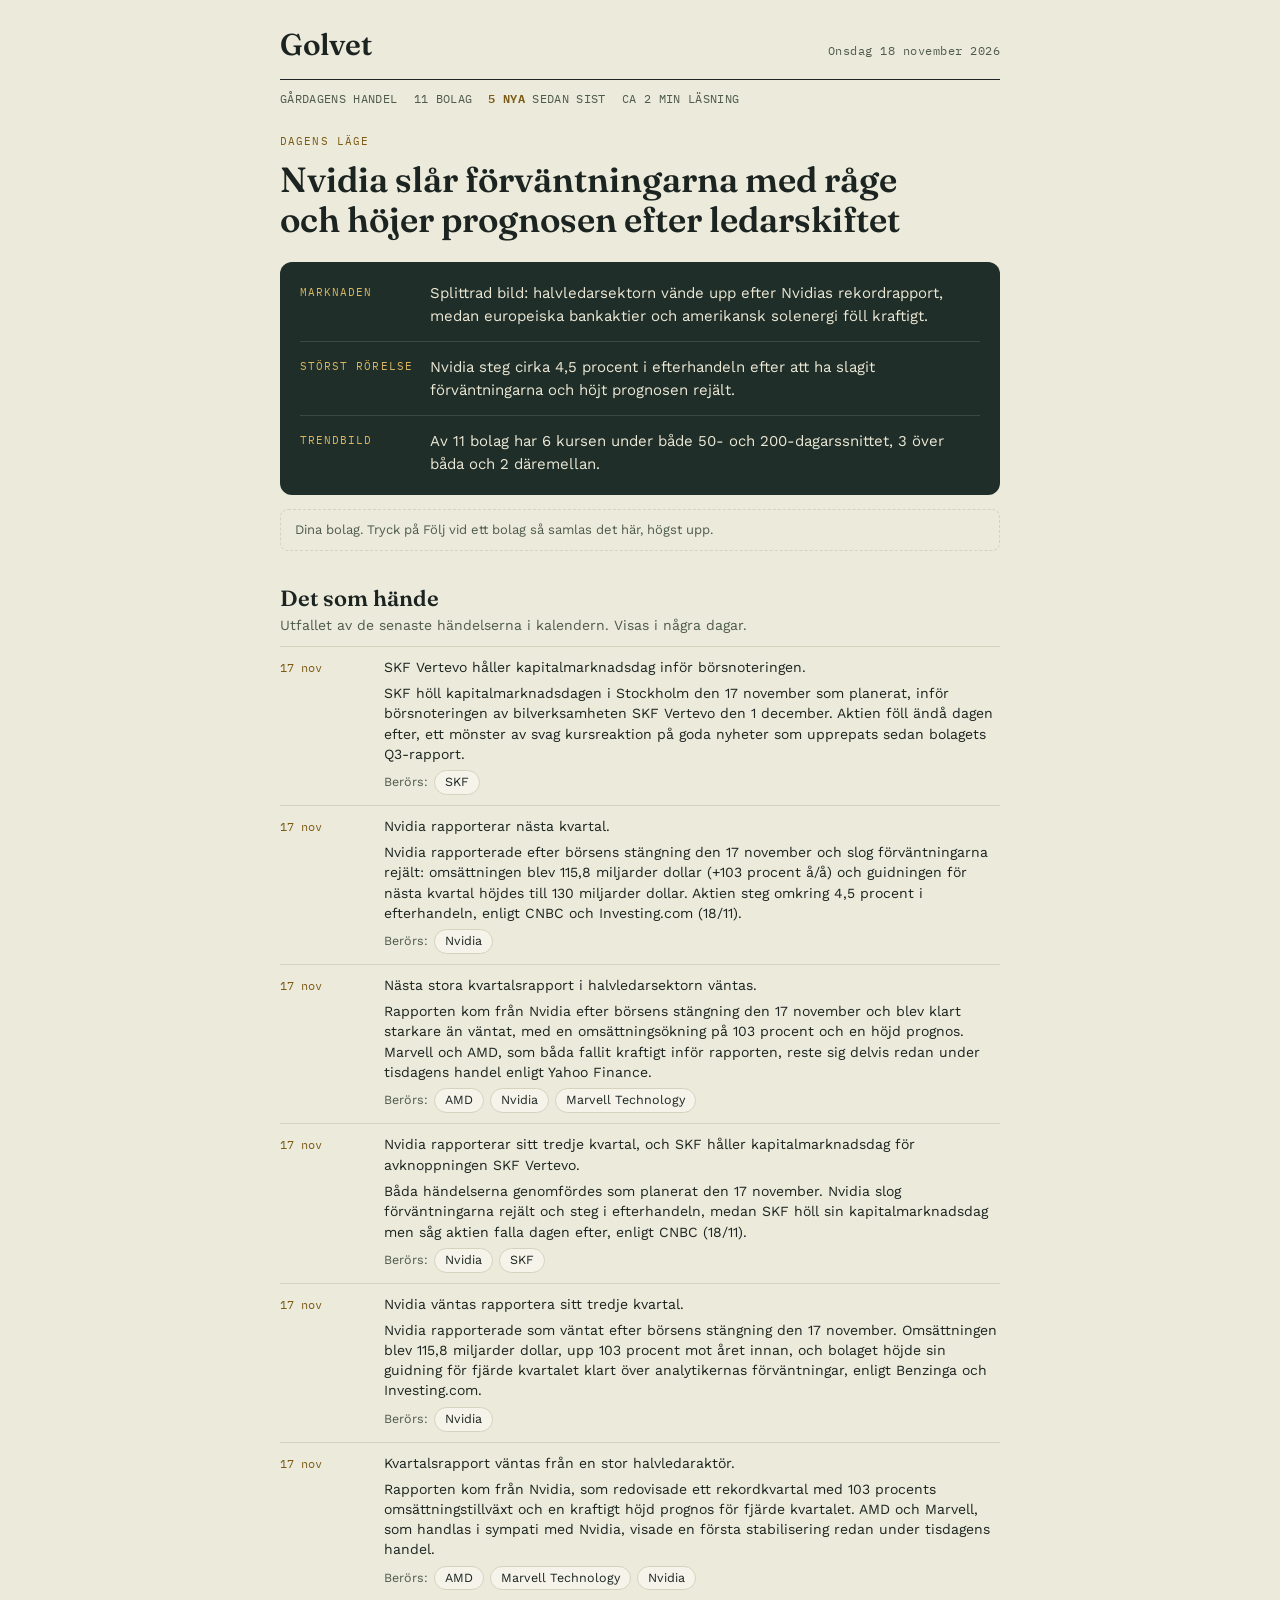
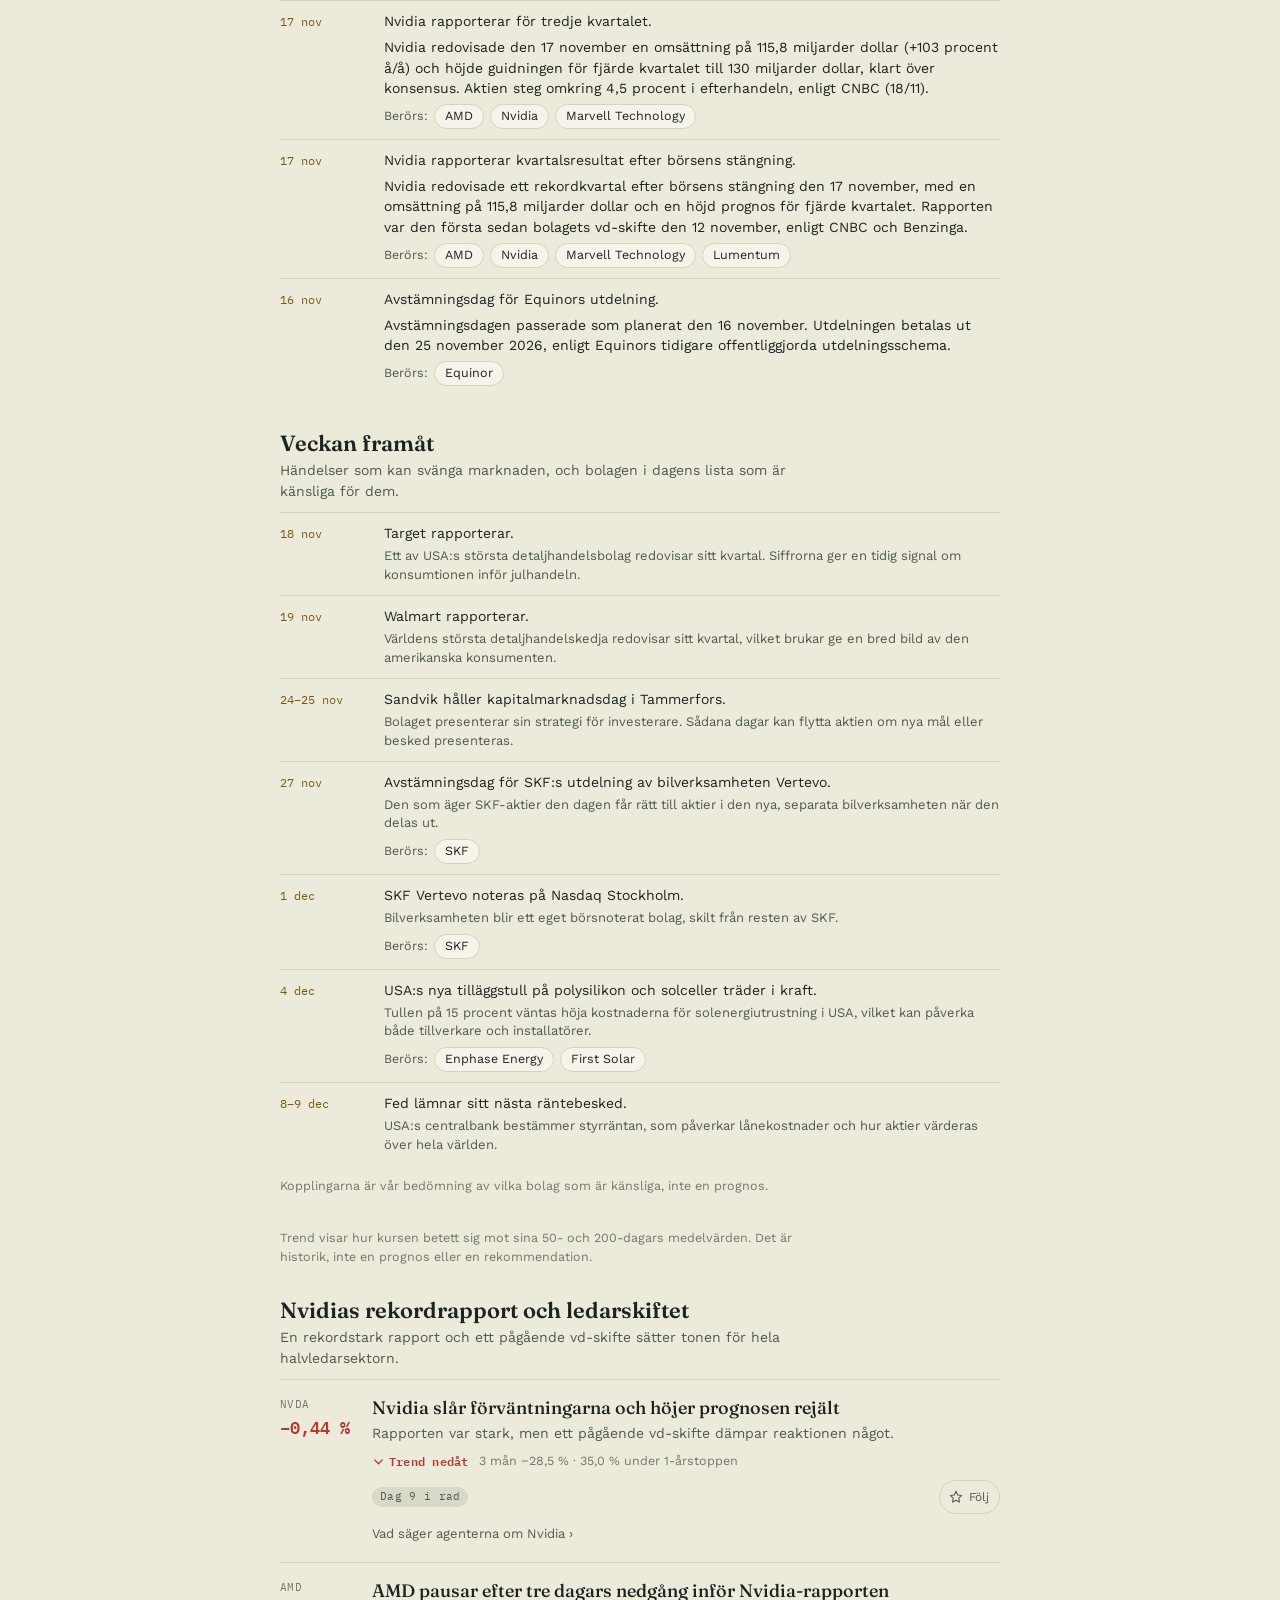
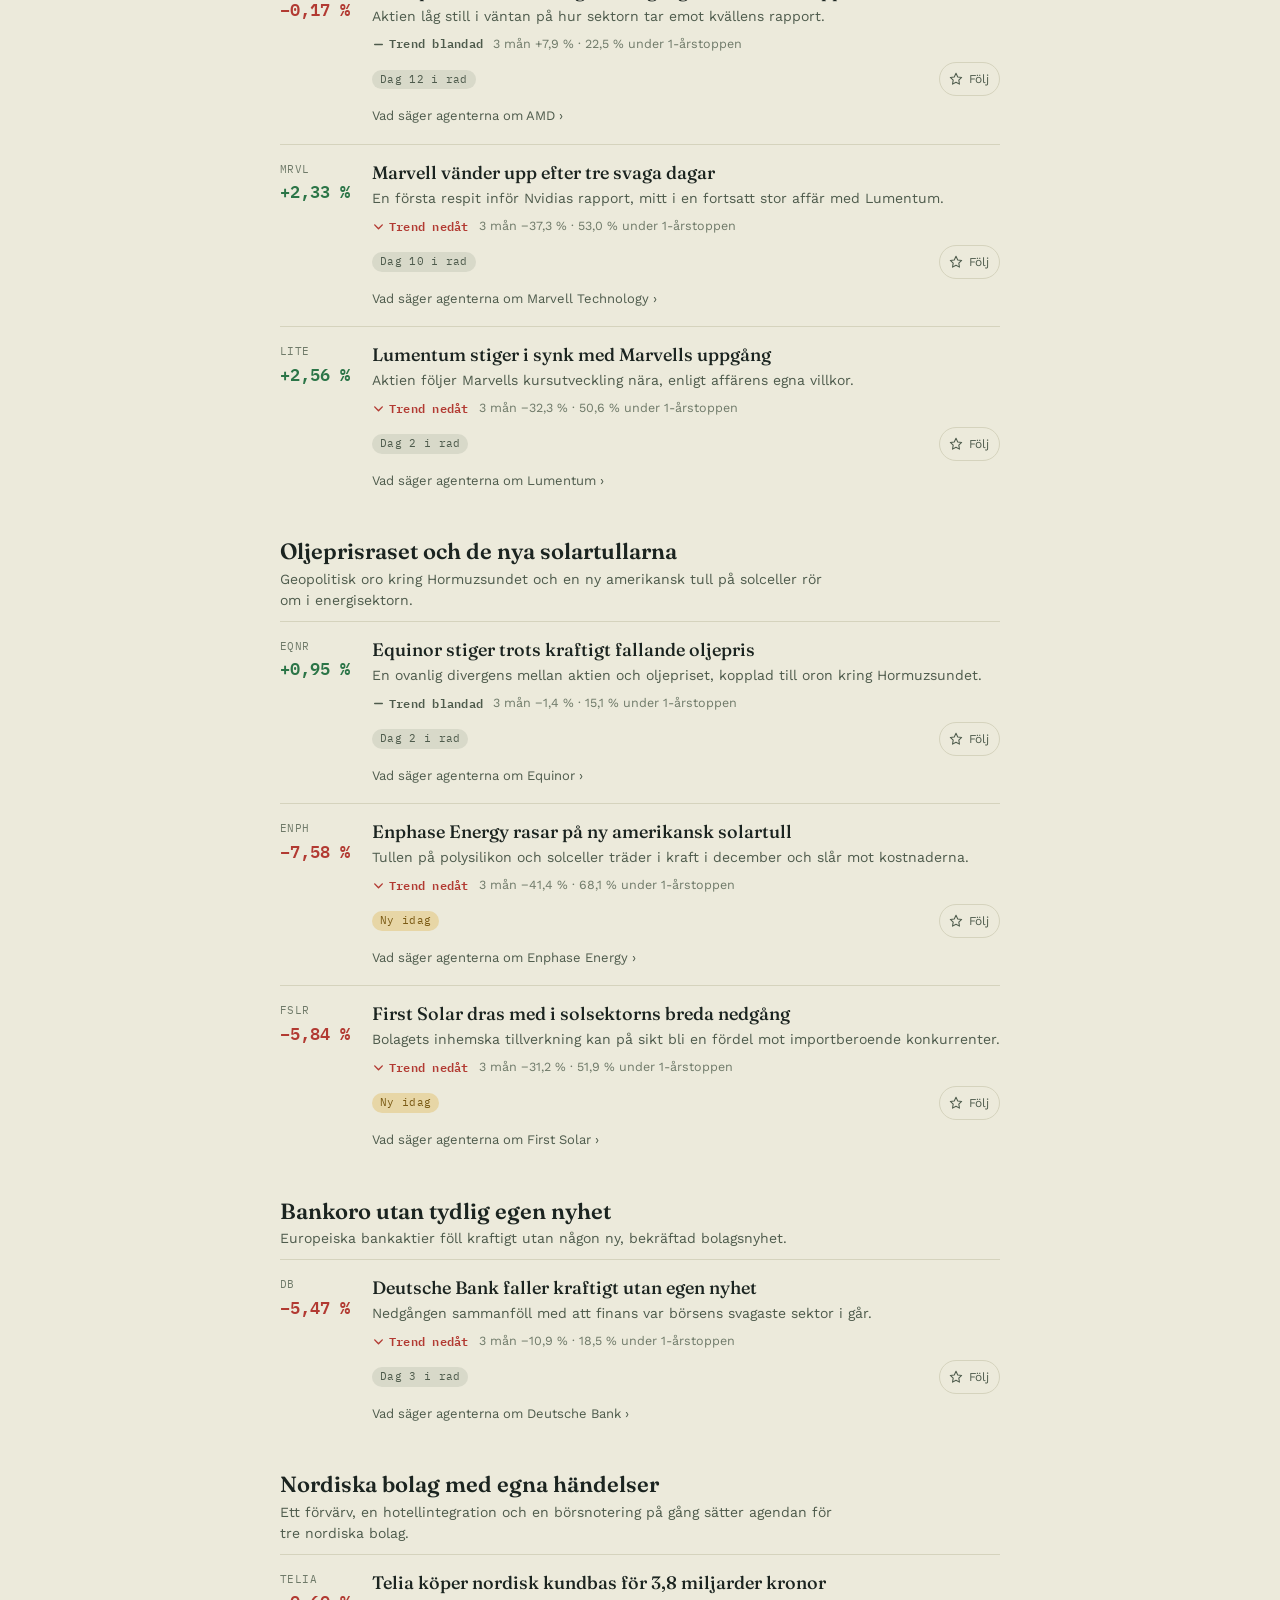
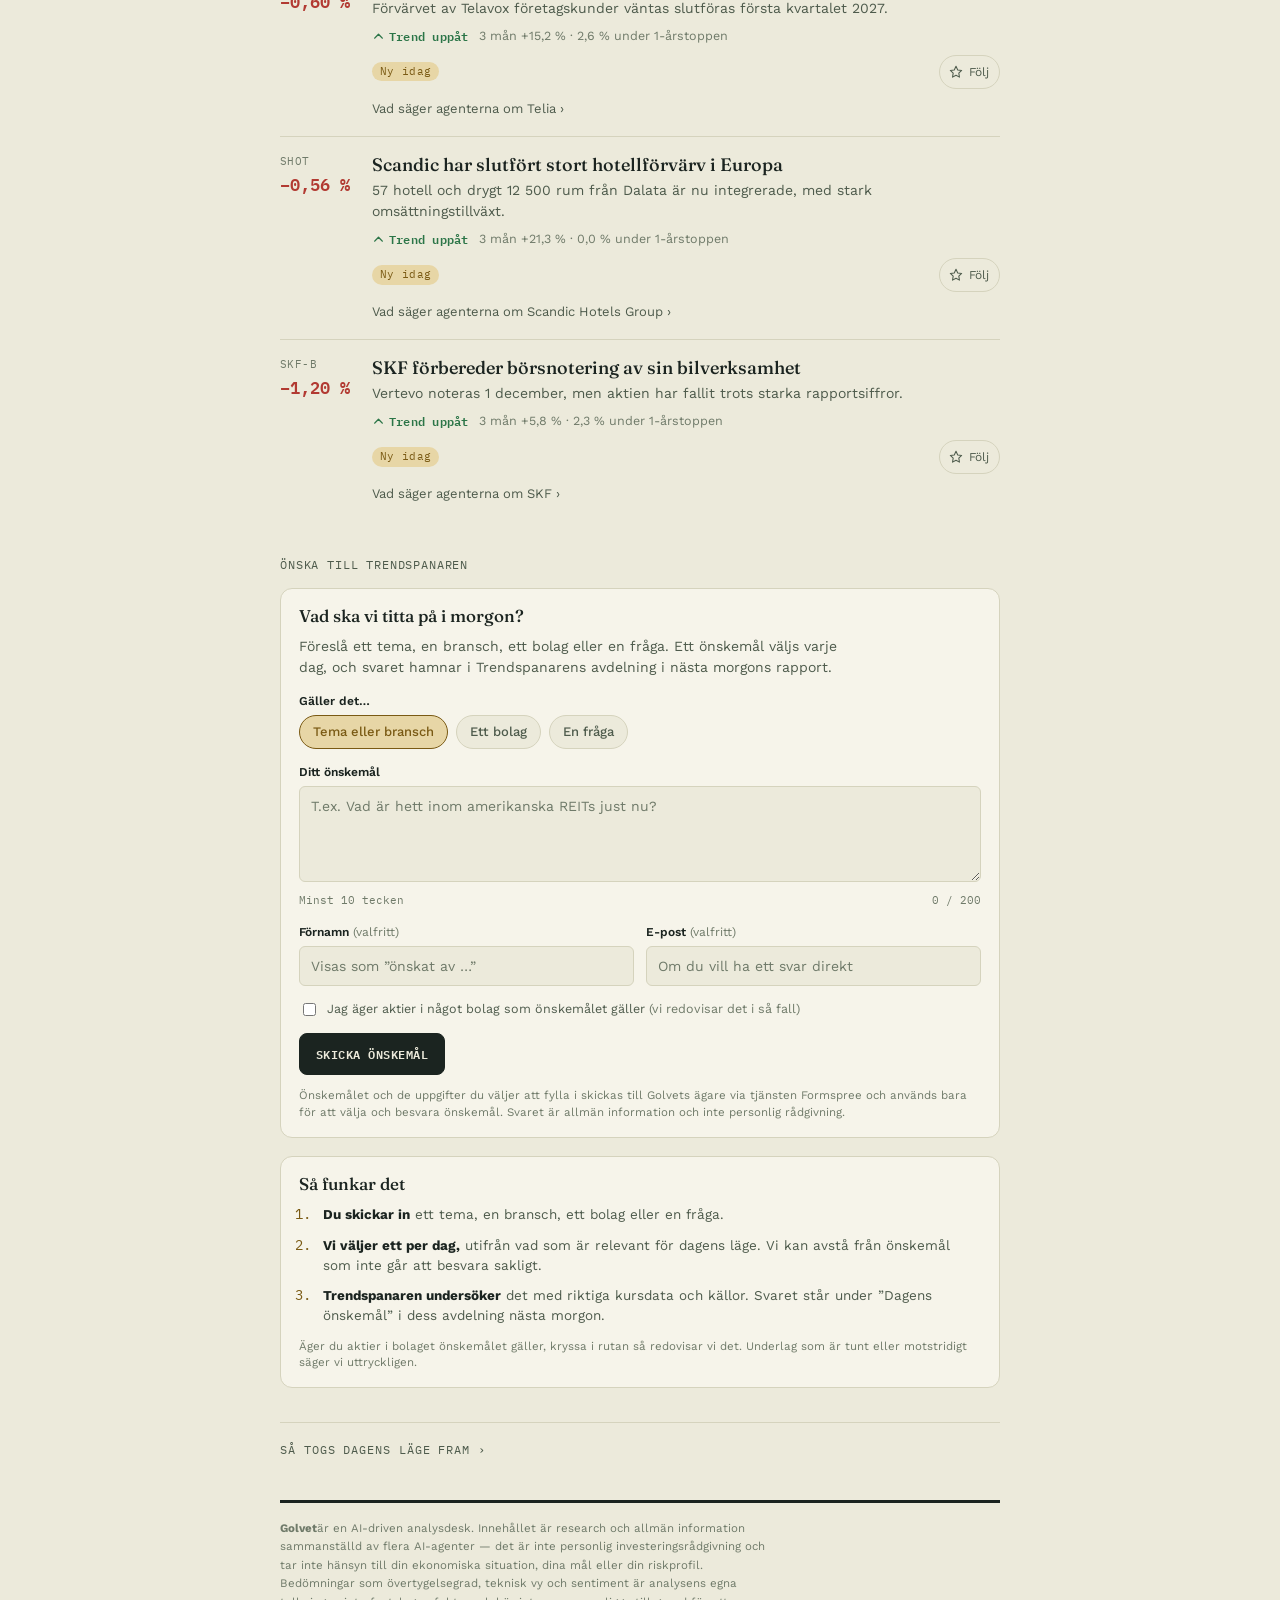
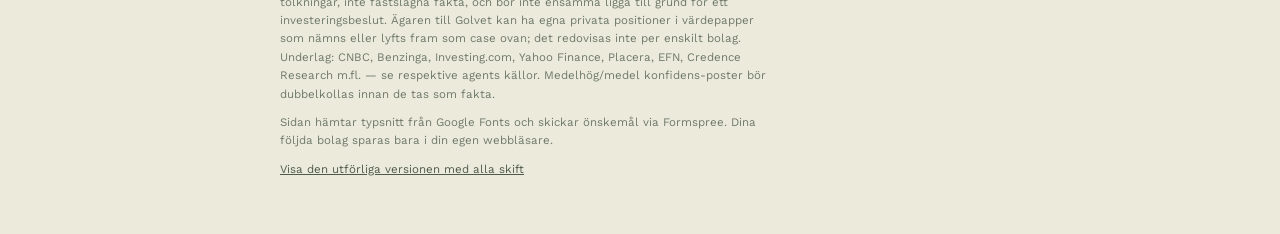
==== index.html @ ce13c280 "Golvet 2026-11-18" ====
<!doctype html><html lang="sv"><head><meta charset="utf-8"><meta name="viewport" content="width=device-width,initial-scale=1"><title>Golvet</title><meta name="description" content="Dagens läge på börsen: Nvidia slår förväntningarna med råge och höjer prognosen efter ledarskiftet"><link rel="canonical" href="https://golvet.gaidens.se/"><meta property="og:type" content="website"><meta property="og:site_name" content="Golvet"><meta property="og:title" content="Golvet"><meta property="og:description" content="Dagens läge på börsen: Nvidia slår förväntningarna med råge och höjer prognosen efter ledarskiftet"><meta property="og:url" content="https://golvet.gaidens.se/"><meta property="og:locale" content="sv_SE"><meta name="twitter:card" content="summary"><link rel="icon" href="data:image/svg+xml,%3Csvg xmlns='http://www.w3.org/2000/svg' viewBox='0 0 100 100'%3E%3Ctext y='.9em' font-size='90'%3E%F0%9F%93%88%3C/text%3E%3C/svg%3E"><link rel="preconnect" href="https://fonts.gstatic.com" crossorigin><link rel="stylesheet" href="https://fonts.googleapis.com/css2?family=Fraunces:opsz,wght@9..144,500;9..144,600&family=Work+Sans:wght@400;500;600&family=IBM+Plex+Mono:wght@400;500;600&display=swap"><style>
:root{
  --paper:#ECEADB; --surface:#F6F4EA; --ink:#1B2420; --ink-soft:#4E5B4C; --ink-faint:#6F7A69; --line:#D5D3BD;
  --desk:#1F2E28; --desk-ink:#ECE8D6; --glance:#D9B65F;
  --brass:#7A5A14; --brass-soft:#E7D6A6; --up:#2B7547; --down:#B23A32;
  --f-display:'Fraunces', Georgia, serif; --f-body:'Work Sans', system-ui, sans-serif; --f-mono:'IBM Plex Mono', ui-monospace, monospace;
  --font-display:var(--f-display); --font-body:var(--f-body); --font-mono:var(--f-mono);
  --brass-strong:var(--brass); --radius-s:6px; --paper-2:var(--surface);
  color-scheme:light;
}
@media (prefers-color-scheme: dark){ :root:not([data-theme="light"]){
  --paper:#13160E; --surface:#1A1E14; --ink:#E7E4D2; --ink-soft:#AEB39C; --ink-faint:#8D9380; --line:#2B3024;
  --desk:#222E26; --desk-ink:#EFEBD8; --brass:#D9A53F; --brass-soft:#3B2E14; --up:#4CAF6E; --down:#E2645F; color-scheme:dark; } }
:root[data-theme="dark"]{
  --paper:#13160E; --surface:#1A1E14; --ink:#E7E4D2; --ink-soft:#AEB39C; --ink-faint:#8D9380; --line:#2B3024;
  --desk:#222E26; --desk-ink:#EFEBD8; --brass:#D9A53F; --brass-soft:#3B2E14; --up:#4CAF6E; --down:#E2645F; color-scheme:dark; }
*{box-sizing:border-box}
html{text-size-adjust:100%}
body{margin:0;background:var(--paper);color:var(--ink);font-family:var(--f-body);font-size:15px;line-height:1.5}
.page{max-width:760px;margin:0 auto;padding-inline:20px;padding-block:22px 56px}
h1,h2,h3,p,ul{margin:0}
ul{padding:0;list-style:none}
.mast{display:flex;justify-content:space-between;align-items:baseline;gap:12px;flex-wrap:wrap;padding-bottom:12px;border-bottom:1px solid var(--ink)}
.word{font-family:var(--f-display);font-weight:600;font-size:30px;letter-spacing:-.01em}
.date{font-family:var(--f-mono);font-size:12px;color:var(--ink-soft);letter-spacing:.04em}
.edition{display:flex;gap:16px;flex-wrap:wrap;padding-block:10px 0;font-family:var(--f-mono);font-size:11.5px;color:var(--ink-soft);letter-spacing:.03em;text-transform:uppercase}
.edition b{color:var(--brass);font-weight:600}
.lead{padding-block:26px 18px}
.eyebrow{font-family:var(--f-mono);font-size:11px;letter-spacing:.1em;text-transform:uppercase;color:var(--brass);margin-bottom:10px}
h1{font-family:var(--f-display);font-weight:600;font-size:clamp(25px,6.4vw,35px);line-height:1.15;text-wrap:balance}
.glance{background:var(--desk);color:var(--desk-ink);border-radius:12px;padding:6px 20px;margin-block:4px 0}
.g{display:grid;grid-template-columns:116px 1fr;gap:14px;padding-block:14px;border-top:1px solid rgba(236,232,214,.14)}
.g:first-child{border-top:none}
.gl{font-family:var(--f-mono);font-size:10.5px;letter-spacing:.1em;text-transform:uppercase;color:var(--glance);padding-top:3px}
.gt{font-size:15px;line-height:1.5}
.mine{margin-block:14px 0;padding:10px 14px;border:1px dashed var(--line);border-radius:8px;font-size:13px;color:var(--ink-soft)}
.mine .chips{display:flex;gap:8px;flex-wrap:wrap;margin-top:8px}
.chip{display:inline-flex;gap:8px;align-items:baseline;padding:4px 10px;border:1px solid var(--line);border-radius:999px;background:var(--surface);font-family:var(--f-mono);font-size:12px}
.chip .up{color:var(--up)}.chip .down{color:var(--down)}
.group{padding-block:30px 0}
h2{font-family:var(--f-display);font-weight:600;font-size:22px;line-height:1.2;text-wrap:balance}
.gsum{font-size:14px;color:var(--ink-soft);margin-top:4px;max-width:62ch}
.rows{margin-top:10px}
.row{display:grid;grid-template-columns:78px 1fr;gap:14px;padding-block:16px;border-top:1px solid var(--line);scroll-margin-top:16px}
.num{display:flex;flex-direction:column;gap:2px}
.tick{font-family:var(--f-mono);font-size:11px;color:var(--ink-faint);letter-spacing:.04em}
.move{font-family:var(--f-mono);font-weight:600;font-size:17px;font-variant-numeric:tabular-nums;white-space:nowrap}
.move.up{color:var(--up)}.move.down{color:var(--down)}
h3{font-family:var(--f-display);font-weight:500;font-size:18px;line-height:1.28;text-wrap:balance}
.why{font-size:14px;color:var(--ink-soft);margin-top:4px}
.trend{display:flex;flex-wrap:wrap;gap:3px 10px;align-items:center;margin-top:8px}
.tl{display:inline-flex;gap:4px;align-items:center;font-family:var(--f-mono);font-size:11.5px;font-weight:600;letter-spacing:.02em}
.tl svg{fill:none;stroke:currentColor;stroke-width:2.6;stroke-linecap:round;stroke-linejoin:round}
.tl.up{color:var(--up)}.tl.down{color:var(--down)}.tl.mid{color:var(--ink-soft)}
.tm{font-size:12.5px;color:var(--ink-faint)}
.tags{display:flex;flex-wrap:wrap;gap:6px;align-items:center;margin-top:9px}
.tag{font-family:var(--f-mono);font-size:10.5px;letter-spacing:.03em;padding:2px 8px;border-radius:999px;background:color-mix(in srgb,var(--ink-soft) 12%,transparent);color:var(--ink-soft)}
.tag.new{background:var(--brass-soft);color:var(--brass)}
.tag.quiet{background:transparent;border:1px solid var(--line)}
.tag.wish{background:var(--brass);color:var(--paper)}
.follow{margin-left:auto;display:inline-flex;gap:5px;align-items:center;background:none;border:1px solid var(--line);border-radius:999px;padding:3px 10px 3px 8px;font:inherit;font-size:12px;color:var(--ink-soft);cursor:pointer}
.follow svg{fill:none;stroke:currentColor}
.follow{min-height:34px}
.follow[aria-pressed="true"]{color:var(--paper);background:var(--brass);border-color:var(--brass);font-weight:600}
.follow[aria-pressed="true"] svg{fill:currentColor}
.chip.away{color:var(--ink-faint);font-family:var(--f-body)}
.mine .note{display:block;margin-top:8px;font-size:12px;color:var(--ink-faint)}
.toast{position:fixed;left:50%;bottom:20px;transform:translate(-50%,16px);max-width:min(92vw,440px);display:flex;gap:14px;align-items:center;padding:10px 14px;border-radius:10px;background:var(--desk);color:var(--desk-ink);font-size:14px;box-shadow:0 6px 24px rgba(0,0,0,.28);opacity:0;pointer-events:none;transition:opacity .18s,transform .18s;z-index:50}
.toast.show{opacity:1;transform:translate(-50%,0);pointer-events:auto}
.toast button{background:none;border:0;padding:4px 2px;font:inherit;font-weight:600;color:var(--glance);cursor:pointer;text-decoration:underline;white-space:nowrap}
@media (prefers-reduced-motion:reduce){.toast{transition:none}}
.follow:hover{border-color:var(--ink-faint)}
:focus-visible{outline:2px solid var(--brass);outline-offset:2px}
details{margin-top:8px}
summary{cursor:pointer;font-size:13px;color:var(--ink-soft);list-style:none;display:inline-block;padding-block:2px}
summary::-webkit-details-marker{display:none}
summary::after{content:" \203A"}
details[open] summary::after{content:" \2039"}
.det{margin-top:8px;padding:12px 14px;background:var(--surface);border-radius:8px;display:flex;flex-direction:column;gap:10px;font-size:13.5px}
.det b{color:var(--ink)}
.src{font-family:var(--f-mono);font-size:11px;color:var(--ink-faint)}
.agents{display:flex;flex-direction:column;gap:10px;padding-bottom:10px;border-bottom:1px solid var(--line)}
.ag{display:grid;grid-template-columns:96px 1fr;gap:12px}
.al{font-family:var(--f-mono);font-size:10.5px;letter-spacing:.06em;text-transform:uppercase;color:var(--brass);padding-top:3px}
.qt{color:var(--ink-faint);font-style:italic}
.week{padding-block:34px 0}
.cal{margin-top:10px}
.cal li{display:grid;grid-template-columns:92px 1fr;gap:12px;padding-block:10px;border-top:1px solid var(--line);font-size:14px}
.cd{font-family:var(--f-mono);font-size:12px;color:var(--brass);padding-top:2px}
.cx.out{color:var(--ink);font-size:14px;margin-top:5px}
.cx{margin:3px 0 0;color:var(--ink-soft);font-size:13px;line-height:1.45}
.berors{display:flex;flex-wrap:wrap;gap:6px;align-items:center;margin-top:6px;font-size:12.5px;color:var(--ink-soft)}
.chip2{text-decoration:none;color:var(--ink);padding:2px 10px;border:1px solid var(--line);border-radius:999px;background:var(--surface);font-size:12.5px}
.chip2:hover{border-color:var(--brass)}
.legend{font-size:12.5px;color:var(--ink-faint);margin-top:12px;max-width:70ch}
.wishnow{padding-block:34px 0}
.wishnow .wa{margin-top:10px;font-size:15px;line-height:1.6;max-width:62ch}
.back{margin-top:34px;border-top:1px solid var(--line);padding-top:6px}
.back summary{font-family:var(--f-mono);font-size:11.5px;letter-spacing:.08em;text-transform:uppercase;padding-block:12px}
.lens{display:flex;flex-direction:column;gap:10px;margin-top:6px;font-size:13.5px;color:var(--ink-soft)}
.lens b{color:var(--ink);display:block;font-weight:600}
.section-label{font-family:var(--f-mono);font-size:12px;letter-spacing:.07em;text-transform:uppercase;color:var(--ink-soft);margin:0 0 14px}
.panel{background:var(--surface);border:1px solid var(--line);border-radius:12px;padding:16px 18px}
.panel h3{font-size:17px;margin-bottom:10px}
.btn{font-family:var(--f-mono);font-weight:600;letter-spacing:.04em;text-transform:uppercase;background:var(--ink);color:var(--paper);border:1px solid var(--ink);border-radius:8px;cursor:pointer}
.btn.ghost{background:transparent;color:var(--ink)}
.btn:disabled{opacity:.6;cursor:default}
footer{margin-top:30px;padding-top:16px;border-top:3px solid var(--ink)}
footer p{font-size:11.5px;color:var(--ink-faint);line-height:1.6;max-width:70ch}
footer .more{margin-top:10px}
footer a{color:var(--ink-soft)}
@media (max-width:480px){
  .g{grid-template-columns:1fr;gap:4px}
  .row{grid-template-columns:64px 1fr;gap:12px}
  .move{font-size:15px}
  h3{font-size:17px}
  .ag{grid-template-columns:1fr;gap:2px}
  .cal li{grid-template-columns:78px 1fr}
}

  /* ---------- önskemål till Trendspanaren (prototyp) ---------- */
  .wish{ margin-top:32px; }
  .wish-grid{ display:grid; grid-template-columns:minmax(0,1.25fr) minmax(0,1fr); gap:18px; align-items:start; }
  .wish .panel{ position:relative; }
  .wish-badge{
    font-family:var(--font-mono); font-size:10.5px; letter-spacing:.06em; text-transform:uppercase;
    color:var(--brass-strong); background:var(--brass-soft); border-radius:99px; padding:2px 9px; white-space:nowrap;
  }
  .wish-lead{ margin:0 0 14px; font-size:14px; color:var(--ink-soft); max-width:60ch; }
  .wish label, .wish legend{ display:block; font-size:12px; font-weight:600; color:var(--ink); margin:0 0 5px; padding:0; }
  .wish .opt{ font-weight:400; color:var(--ink-faint); }
  .wish fieldset{ border:0; margin:0 0 14px; padding:0; min-width:0; }
  .wish textarea, .wish input[type=text], .wish input[type=email]{
    width:100%; font-family:var(--font-body); font-size:14px; line-height:1.45; padding:9px 11px;
    border:1px solid var(--line); border-radius:var(--radius-s); background:var(--paper); color:var(--ink);
  }
  .wish textarea{ min-height:96px; resize:vertical; }
  .wish textarea::placeholder, .wish input::placeholder{ color:var(--ink-faint); }
  .wish textarea:focus, .wish input:focus{ outline:2px solid var(--brass); outline-offset:1px; border-color:var(--brass); }
  .wish-field{ margin-bottom:14px; }
  .wish-count{ display:flex; justify-content:space-between; gap:10px; margin-top:4px; font-family:var(--font-mono); font-size:11px; color:var(--ink-faint); }
  .wish-count .err{ color:var(--down); }
  .wish-count .over{ color:var(--down); }
  .wish-types{ display:flex; flex-wrap:wrap; gap:8px; }
  .wish-types input{ position:absolute; opacity:0; pointer-events:none; }
  .wish-types label{
    margin:0; font-weight:500; font-size:13px; padding:6px 13px; border:1px solid var(--line);
    border-radius:99px; background:var(--paper); color:var(--ink-soft); cursor:pointer;
  }
  .wish-types label:hover{ border-color:var(--ink-soft); color:var(--ink); }
  .wish-types input:checked + label{ background:var(--brass-soft); border-color:var(--brass); color:var(--brass-strong); }
  .wish-types input:focus-visible + label{ outline:2px solid var(--brass); outline-offset:2px; }
  .wish-row{ display:grid; grid-template-columns:1fr 1fr; gap:12px; }
  .wish label.wish-check{ display:flex; gap:8px; align-items:flex-start; margin:0 0 14px; font-size:12.5px; font-weight:400; color:var(--ink-soft); }
  .wish-check input{ margin-top:3px; accent-color:var(--brass); }
  .wish-hp{ position:absolute; left:-9999px; width:1px; height:1px; overflow:hidden; }
  .wish-actions{ display:flex; align-items:center; gap:14px; flex-wrap:wrap; }
  .wish .btn{ padding:10px 16px; font-size:12px; }
  .wish-msg{ font-size:12.5px; color:var(--ink-soft); }
  .wish-msg.err{ color:var(--down); }
  .wish-fine{ margin:12px 0 0; font-size:11.5px; color:var(--ink-faint); line-height:1.45; }
  .wish-done{ text-align:left; }
  .wish-done h4{ font-family:var(--font-display); font-size:17px; margin:0 0 6px; }
  .wish-done p{ margin:0 0 12px; font-size:14px; color:var(--ink-soft); }
  .wish-quote{
    margin:0 0 14px; padding:10px 13px; border-left:3px solid var(--brass); background:var(--paper);
    border-radius:0 var(--radius-s) var(--radius-s) 0; font-size:14px; color:var(--ink);
  }
  .wish-side h3{ display:flex; align-items:center; justify-content:space-between; gap:10px; }
  .wish-list{ list-style:none; margin:0; padding:0; }
  .wish-item{ display:flex; gap:12px; align-items:flex-start; padding:11px 0; border-top:1px solid var(--line); }
  .wish-item:first-child{ border-top:0; padding-top:2px; }
  .wish-vote{
    flex:none; width:44px; padding:5px 0; text-align:center; border:1px solid var(--line); border-radius:var(--radius-s);
    background:var(--paper); color:var(--ink-soft); cursor:pointer; font-family:var(--font-mono); font-size:12px; line-height:1.2;
  }
  .wish-vote b{ display:block; font-size:14px; color:var(--ink); }
  .wish-vote:hover{ border-color:var(--ink-soft); }
  .wish-vote[aria-pressed=true]{ background:var(--brass-soft); border-color:var(--brass); color:var(--brass-strong); }
  .wish-vote[aria-pressed=true] b{ color:var(--brass-strong); }
  .wish-item-body{ min-width:0; }
  .wish-item-body p{ margin:0; font-size:13.5px; color:var(--ink); }
  .wish-meta{ margin-top:2px; font-family:var(--font-mono); font-size:11px; color:var(--ink-faint); }
  .wish-status{ display:inline-block; padding:0 7px; border-radius:99px; border:1px solid var(--line); margin-right:6px; }
  .wish-status.next{ color:var(--up); border-color:var(--up); }
  .wish-today{ margin-top:18px; }
  .wish-today .panel{ border-left:3px solid var(--brass); }
  .wish-today h3{ display:flex; align-items:center; gap:10px; flex-wrap:wrap; }
  .wish-today p{ margin:0 0 8px; font-size:14px; color:var(--ink-soft); }
  .wish-today p:last-child{ margin-bottom:0; }
  .wish-today p b{ color:var(--ink); }
  @media (max-width:820px){
    .wish-grid{ grid-template-columns:1fr; }
  }
  @media (max-width:480px){
    .wish-row{ grid-template-columns:1fr; }
    .wish .btn{ width:100%; }
  }
  .wish-steps{ margin:0 0 12px; padding:0 0 0 20px; font-size:13.5px; color:var(--ink-soft); }
  .wish-steps li{ margin:0 0 10px; padding-left:4px; }
  .wish-steps li::marker{ font-family:var(--font-mono); color:var(--brass-strong); }
  .wish-steps b{ color:var(--ink); }

.wish-grid{ grid-template-columns:1fr !important; }
.wish{ margin-top:34px; }
</style></head><body>
<div class="page">
<header><div class="mast"><span class="word">Golvet</span><span class="date">Onsdag 18 november 2026</span></div><div class="edition"><span>Gårdagens handel</span><span>11 bolag</span><span><b>5 nya</b> sedan sist</span><span>ca 2 min läsning</span></div></header>
<section class="lead"><p class="eyebrow">Dagens läge</p><h1>Nvidia slår förväntningarna med råge och höjer prognosen efter ledarskiftet</h1></section>
<div class="glance"><div class="g"><span class="gl">Marknaden</span><span class="gt">Splittrad bild: halvledarsektorn vände upp efter Nvidias rekordrapport, medan europeiska bankaktier och amerikansk solenergi föll kraftigt.</span></div><div class="g"><span class="gl">Störst rörelse</span><span class="gt">Nvidia steg cirka 4,5 procent i efterhandeln efter att ha slagit förväntningarna och höjt prognosen rejält.</span></div><div class="g"><span class="gl">Trendbild</span><span class="gt">Av 11 bolag har 6 kursen under både 50- och 200-dagarssnittet, 3 över båda och 2 däremellan.</span></div></div>
<div class="mine" id="mine"></div>
<section class="week"><h2>Det som hände</h2><p class="gsum">Utfallet av de senaste händelserna i kalendern. Visas i några dagar.</p><ul class="cal"><li><span class="cd">17 nov</span><div><span>SKF Vertevo håller kapitalmarknadsdag inför börsnoteringen.</span><p class="cx out">SKF höll kapitalmarknadsdagen i Stockholm den 17 november som planerat, inför börsnoteringen av bilverksamheten SKF Vertevo den 1 december. Aktien föll ändå dagen efter, ett mönster av svag kursreaktion på goda nyheter som upprepats sedan bolagets Q3-rapport.</p><div class="berors"><span>Berörs:</span><a class="chip2" href="#c-SKF-B">SKF</a></div></div></li><li><span class="cd">17 nov</span><div><span>Nvidia rapporterar nästa kvartal.</span><p class="cx out">Nvidia rapporterade efter börsens stängning den 17 november och slog förväntningarna rejält: omsättningen blev 115,8 miljarder dollar (+103 procent å/å) och guidningen för nästa kvartal höjdes till 130 miljarder dollar. Aktien steg omkring 4,5 procent i efterhandeln, enligt CNBC och Investing.com (18/11).</p><div class="berors"><span>Berörs:</span><a class="chip2" href="#c-NVDA">Nvidia</a></div></div></li><li><span class="cd">17 nov</span><div><span>Nästa stora kvartalsrapport i halvledarsektorn väntas.</span><p class="cx out">Rapporten kom från Nvidia efter börsens stängning den 17 november och blev klart starkare än väntat, med en omsättningsökning på 103 procent och en höjd prognos. Marvell och AMD, som båda fallit kraftigt inför rapporten, reste sig delvis redan under tisdagens handel enligt Yahoo Finance.</p><div class="berors"><span>Berörs:</span><a class="chip2" href="#c-AMD">AMD</a><a class="chip2" href="#c-NVDA">Nvidia</a><a class="chip2" href="#c-MRVL">Marvell Technology</a></div></div></li><li><span class="cd">17 nov</span><div><span>Nvidia rapporterar sitt tredje kvartal, och SKF håller kapitalmarknadsdag för avknoppningen SKF Vertevo.</span><p class="cx out">Båda händelserna genomfördes som planerat den 17 november. Nvidia slog förväntningarna rejält och steg i efterhandeln, medan SKF höll sin kapitalmarknadsdag men såg aktien falla dagen efter, enligt CNBC (18/11).</p><div class="berors"><span>Berörs:</span><a class="chip2" href="#c-NVDA">Nvidia</a><a class="chip2" href="#c-SKF-B">SKF</a></div></div></li><li><span class="cd">17 nov</span><div><span>Nvidia väntas rapportera sitt tredje kvartal.</span><p class="cx out">Nvidia rapporterade som väntat efter börsens stängning den 17 november. Omsättningen blev 115,8 miljarder dollar, upp 103 procent mot året innan, och bolaget höjde sin guidning för fjärde kvartalet klart över analytikernas förväntningar, enligt Benzinga och Investing.com.</p><div class="berors"><span>Berörs:</span><a class="chip2" href="#c-NVDA">Nvidia</a></div></div></li><li><span class="cd">17 nov</span><div><span>Kvartalsrapport väntas från en stor halvledaraktör.</span><p class="cx out">Rapporten kom från Nvidia, som redovisade ett rekordkvartal med 103 procents omsättningstillväxt och en kraftigt höjd prognos för fjärde kvartalet. AMD och Marvell, som handlas i sympati med Nvidia, visade en första stabilisering redan under tisdagens handel.</p><div class="berors"><span>Berörs:</span><a class="chip2" href="#c-AMD">AMD</a><a class="chip2" href="#c-MRVL">Marvell Technology</a><a class="chip2" href="#c-NVDA">Nvidia</a></div></div></li><li><span class="cd">17 nov</span><div><span>Nvidia rapporterar för tredje kvartalet.</span><p class="cx out">Nvidia redovisade den 17 november en omsättning på 115,8 miljarder dollar (+103 procent å/å) och höjde guidningen för fjärde kvartalet till 130 miljarder dollar, klart över konsensus. Aktien steg omkring 4,5 procent i efterhandeln, enligt CNBC (18/11).</p><div class="berors"><span>Berörs:</span><a class="chip2" href="#c-AMD">AMD</a><a class="chip2" href="#c-NVDA">Nvidia</a><a class="chip2" href="#c-MRVL">Marvell Technology</a></div></div></li><li><span class="cd">17 nov</span><div><span>Nvidia rapporterar kvartalsresultat efter börsens stängning.</span><p class="cx out">Nvidia redovisade ett rekordkvartal efter börsens stängning den 17 november, med en omsättning på 115,8 miljarder dollar och en höjd prognos för fjärde kvartalet. Rapporten var den första sedan bolagets vd-skifte den 12 november, enligt CNBC och Benzinga.</p><div class="berors"><span>Berörs:</span><a class="chip2" href="#c-AMD">AMD</a><a class="chip2" href="#c-NVDA">Nvidia</a><a class="chip2" href="#c-MRVL">Marvell Technology</a><a class="chip2" href="#c-LITE">Lumentum</a></div></div></li><li><span class="cd">16 nov</span><div><span>Avstämningsdag för Equinors utdelning.</span><p class="cx out">Avstämningsdagen passerade som planerat den 16 november. Utdelningen betalas ut den 25 november 2026, enligt Equinors tidigare offentliggjorda utdelningsschema.</p><div class="berors"><span>Berörs:</span><a class="chip2" href="#c-EQNR">Equinor</a></div></div></li></ul></section>
<section class="week"><h2>Veckan framåt</h2><p class="gsum">Händelser som kan svänga marknaden, och bolagen i dagens lista som är känsliga för dem.</p><ul class="cal"><li><span class="cd">18 nov</span><div><span>Target rapporterar.</span><p class="cx">Ett av USA:s största detaljhandelsbolag redovisar sitt kvartal. Siffrorna ger en tidig signal om konsumtionen inför julhandeln.</p></div></li><li><span class="cd">19 nov</span><div><span>Walmart rapporterar.</span><p class="cx">Världens största detaljhandelskedja redovisar sitt kvartal, vilket brukar ge en bred bild av den amerikanska konsumenten.</p></div></li><li><span class="cd">24–25 nov</span><div><span>Sandvik håller kapitalmarknadsdag i Tammerfors.</span><p class="cx">Bolaget presenterar sin strategi för investerare. Sådana dagar kan flytta aktien om nya mål eller besked presenteras.</p></div></li><li><span class="cd">27 nov</span><div><span>Avstämningsdag för SKF:s utdelning av bilverksamheten Vertevo.</span><p class="cx">Den som äger SKF-aktier den dagen får rätt till aktier i den nya, separata bilverksamheten när den delas ut.</p><div class="berors"><span>Berörs:</span><a class="chip2" href="#c-SKF-B">SKF</a></div></div></li><li><span class="cd">1 dec</span><div><span>SKF Vertevo noteras på Nasdaq Stockholm.</span><p class="cx">Bilverksamheten blir ett eget börsnoterat bolag, skilt från resten av SKF.</p><div class="berors"><span>Berörs:</span><a class="chip2" href="#c-SKF-B">SKF</a></div></div></li><li><span class="cd">4 dec</span><div><span>USA:s nya tilläggstull på polysilikon och solceller träder i kraft.</span><p class="cx">Tullen på 15 procent väntas höja kostnaderna för solenergiutrustning i USA, vilket kan påverka både tillverkare och installatörer.</p><div class="berors"><span>Berörs:</span><a class="chip2" href="#c-ENPH">Enphase Energy</a><a class="chip2" href="#c-FSLR">First Solar</a></div></div></li><li><span class="cd">8–9 dec</span><div><span>Fed lämnar sitt nästa räntebesked.</span><p class="cx">USA:s centralbank bestämmer styrräntan, som påverkar lånekostnader och hur aktier värderas över hela världen.</p></div></li></ul><p class="legend">Kopplingarna är vår bedömning av vilka bolag som är känsliga, inte en prognos.</p></section>
<p class="legend" style="margin-top:34px">Trend visar hur kursen betett sig mot sina 50- och 200-dagars medelvärden. Det är historik, inte en prognos eller en rekommendation.</p>
<section class="group"><h2>Nvidias rekordrapport och ledarskiftet</h2><p class="gsum">En rekordstark rapport och ett pågående vd-skifte sätter tonen för hela halvledarsektorn.</p><ul class="rows"><li class="row" id="c-NVDA" data-t="NVDA" data-mv="−0,44 %" data-co="Nvidia"><div class="num"><span class="tick">NVDA</span><span class="move down">−0,44 %</span></div><div class="body"><h3>Nvidia slår förväntningarna och höjer prognosen rejält</h3><p class="why">Rapporten var stark, men ett pågående vd-skifte dämpar reaktionen något.</p><div class="trend"><span class="tl down"><svg viewBox="0 0 24 24" width="13" height="13" aria-hidden="true"><path d="M5 9l7 7 7-7"/></svg>Trend nedåt</span><span class="tm">3 mån −28,5 % · 35,0 % under 1-årstoppen</span></div><div class="tags"><span class="tag">Dag 9 i rad</span><button class="follow" type="button" aria-pressed="false" aria-label="Följ Nvidia"><svg viewBox="0 0 24 24" width="16" height="16" aria-hidden="true"><path d="M12 3.5l2.6 5.4 5.9.8-4.3 4.1 1 5.9L12 16.9l-5.2 2.8 1-5.9-4.3-4.1 5.9-.8z" stroke-width="1.6" stroke-linejoin="round"/></svg><span>Följ</span></button></div><details><summary>Vad säger agenterna om Nvidia</summary><div class="det"><div class="agents"><div class="ag"><span class="al">Bolag och analytiker</span><span class="at">Bolag &amp; Analytiker-desken noterade att omsättningen steg 103 procent och att guidningen höjdes klart över konsensus.</span></div><div class="ag"><span class="al">Sentiment</span><span class="at">Tydligt positivt på siffrorna, men dämpat av kvarstående osäkerhet om permanent vd-efterträdare. —</span></div><div class="ag"><span class="al">Riskgranskare</span><span class="at"><b>Bull:</b> rekordsiffror och en höjd prognos visar att efterfrågan på datacenterkapacitet är intakt. <b>Bear:</b> ledarskapsosäkerheten kan fortsätta dämpa aktien tills en permanent vd är utsedd.</span></div><div class="ag"><span class="al">Omvärld</span><span class="at">Styrelseordförande Harvey Jones bekräftade den 12 november att Jensen Huang lämnat vd-posten efter 33 år.</span></div></div><p><b>Så rörde sig aktien.</b> Nvidia handlades i stort sett oförändrat i tisdagens handel, -0,44 procent till 155,46 dollar (dagsintervall 150,33–158,19 dollar, volym 370 067 900 aktier), inför kvällens kvartalsrapport efter börsens stängning — men steg därefter kraftigt i efterhandeln, med omkring 4,5 procent till runt 162,50 dollar, sedan bolaget redovisade en omsättning på 115,8 miljarder dollar (+103 procent å/å) och höjde sin guidning för fjärde kvartalet till 130 miljarder dollar, klart över analytikernas förväntningar.</p><p><b>Trend.</b> Pris 155,46, 50-dagars medelvärde 211,76, 200-dagars 203,87. Över båda räknas som uppåt, under båda som nedåt. Det beskriver hur kursen betett sig, inte en prognos.</p><p class="src">Påverkan: Positiv. Källa: CNBC (18/11), Benzinga, Investing.com, Yahoo Finance.</p></div></details></div></li><li class="row" id="c-AMD" data-t="AMD" data-mv="−0,17 %" data-co="AMD"><div class="num"><span class="tick">AMD</span><span class="move down">−0,17 %</span></div><div class="body"><h3>AMD pausar efter tre dagars nedgång inför Nvidia-rapporten</h3><p class="why">Aktien låg still i väntan på hur sektorn tar emot kvällens rapport.</p><div class="trend"><span class="tl mid"><svg viewBox="0 0 24 24" width="13" height="13" aria-hidden="true"><path d="M5 12h14"/></svg>Trend blandad</span><span class="tm">3 mån +7,9 % · 22,5 % under 1-årstoppen</span></div><div class="tags"><span class="tag">Dag 12 i rad</span><button class="follow" type="button" aria-pressed="false" aria-label="Följ AMD"><svg viewBox="0 0 24 24" width="16" height="16" aria-hidden="true"><path d="M12 3.5l2.6 5.4 5.9.8-4.3 4.1 1 5.9L12 16.9l-5.2 2.8 1-5.9-4.3-4.1 5.9-.8z" stroke-width="1.6" stroke-linejoin="round"/></svg><span>Följ</span></button></div><details><summary>Vad säger agenterna om AMD</summary><div class="det"><div class="agents"><div class="ag"><span class="al">Bolag och analytiker</span><span class="at">Ingen egen bolagsnyhet noterades; AMD rör sig i hög grad i sympati med resten av sektorn.</span></div><div class="ag"><span class="al">Sentiment</span><span class="at">Avvaktande efter tre dagars nedgång, i väntan på sektorreaktionen på Nvidias rapport. —</span></div><div class="ag"><span class="al">Riskgranskare</span><span class="at"><b>Bull:</b> en paus i nedgången kan vara första tecknet på att sektorn stabiliseras. <b>Bear:</b> utan egen nyhet är det osäkert om pausen håller när handeln öppnar.</span></div><div class="ag"><span class="al">Omvärld</span><span class="at"><span class="qt">Inget känt i dagens underlag.</span></span></div></div><p><b>Så rörde sig aktien.</b> AMD stabiliserade sig i tisdagens handel, -0,17 procent till 503,41 dollar (dagsintervall 480,50–511,85 dollar, volym 34 975 206 aktier), efter tre dagars kraftigt fall, i väntan på reaktionen på Nvidias rapport efter börsens stängning.</p><p><b>Trend.</b> Pris 503,41, 50-dagars medelvärde 555,04, 200-dagars 425,74. Över båda räknas som uppåt, under båda som nedåt. Det beskriver hur kursen betett sig, inte en prognos.</p><p class="src">Påverkan: Blandad. Källa: Yahoo Finance.</p></div></details></div></li><li class="row" id="c-MRVL" data-t="MRVL" data-mv="+2,33 %" data-co="Marvell Technology"><div class="num"><span class="tick">MRVL</span><span class="move up">+2,33 %</span></div><div class="body"><h3>Marvell vänder upp efter tre svaga dagar</h3><p class="why">En första respit inför Nvidias rapport, mitt i en fortsatt stor affär med Lumentum.</p><div class="trend"><span class="tl down"><svg viewBox="0 0 24 24" width="13" height="13" aria-hidden="true"><path d="M5 9l7 7 7-7"/></svg>Trend nedåt</span><span class="tm">3 mån −37,3 % · 53,0 % under 1-årstoppen</span></div><div class="tags"><span class="tag">Dag 10 i rad</span><button class="follow" type="button" aria-pressed="false" aria-label="Följ Marvell Technology"><svg viewBox="0 0 24 24" width="16" height="16" aria-hidden="true"><path d="M12 3.5l2.6 5.4 5.9.8-4.3 4.1 1 5.9L12 16.9l-5.2 2.8 1-5.9-4.3-4.1 5.9-.8z" stroke-width="1.6" stroke-linejoin="round"/></svg><span>Följ</span></button></div><details><summary>Vad säger agenterna om Marvell Technology</summary><div class="det"><div class="agents"><div class="ag"><span class="al">Bolag och analytiker</span><span class="at">Bolag &amp; Analytiker-desken pekar på den pågående, aktiefinansierade affären med Lumentum som fortsatt olöst fram till 2028.</span></div><div class="ag"><span class="al">Sentiment</span><span class="at">Förbättrat efter tre svaga dagar, i linje med en bredare stabilisering i halvledarsektorn. —</span></div><div class="ag"><span class="al">Riskgranskare</span><span class="at"><b>Bull:</b> uppgången visar att marknaden tror att sektorn kan stabiliseras. <b>Bear:</b> det långsiktiga affärsrationalet för Lumentum-affären är fortsatt obevisat.</span></div><div class="ag"><span class="al">Omvärld</span><span class="at"><span class="qt">Inget känt i dagens underlag.</span></span></div></div><p><b>Så rörde sig aktien.</b> Marvell vände upp 2,33 procent till 148,74 dollar i tisdagens handel (dagsintervall 140,90–150,94 dollar, volym 26 073 358 aktier), en första respit efter tre dagars nedgång, inför Nvidias rapport efter börsens stängning.</p><p><b>Trend.</b> Pris 148,74, 50-dagars medelvärde 226,11, 200-dagars 187,68. Över båda räknas som uppåt, under båda som nedåt. Det beskriver hur kursen betett sig, inte en prognos.</p><p class="src">Påverkan: Positiv. Källa: Yahoo Finance, Light Reading.</p></div></details></div></li><li class="row" id="c-LITE" data-t="LITE" data-mv="+2,56 %" data-co="Lumentum"><div class="num"><span class="tick">LITE</span><span class="move up">+2,56 %</span></div><div class="body"><h3>Lumentum stiger i synk med Marvells uppgång</h3><p class="why">Aktien följer Marvells kursutveckling nära, enligt affärens egna villkor.</p><div class="trend"><span class="tl down"><svg viewBox="0 0 24 24" width="13" height="13" aria-hidden="true"><path d="M5 9l7 7 7-7"/></svg>Trend nedåt</span><span class="tm">3 mån −32,3 % · 50,6 % under 1-årstoppen</span></div><div class="tags"><span class="tag">Dag 2 i rad</span><button class="follow" type="button" aria-pressed="false" aria-label="Följ Lumentum"><svg viewBox="0 0 24 24" width="16" height="16" aria-hidden="true"><path d="M12 3.5l2.6 5.4 5.9.8-4.3 4.1 1 5.9L12 16.9l-5.2 2.8 1-5.9-4.3-4.1 5.9-.8z" stroke-width="1.6" stroke-linejoin="round"/></svg><span>Följ</span></button></div><details><summary>Vad säger agenterna om Lumentum</summary><div class="det"><div class="agents"><div class="ag"><span class="al">Bolag och analytiker</span><span class="at"><span class="qt">Ingen kommentar idag.</span></span></div><div class="ag"><span class="al">Sentiment</span><span class="at">Positivt, i nära synk med Marvells egen uppgång. —</span></div><div class="ag"><span class="al">Riskgranskare</span><span class="at"><b>Bull:</b> synkroniseringen med Marvell ger exponering mot en eventuell sektoråterhämtning. <b>Bear:</b> aktien har ingen egen buffert mot ett bakslag i Marvell-affären.</span></div><div class="ag"><span class="al">Omvärld</span><span class="at"><span class="qt">Inget känt i dagens underlag.</span></span></div></div><p><b>Så rörde sig aktien.</b> Lumentum steg 2,56 procent till 559,97 dollar i tisdagens handel (dagsintervall 534,69–575,46 dollar, volym 4 632 450 aktier), i nära synk med Marvells egen uppgång inför Nvidias rapport.</p><p><b>Trend.</b> Pris 559,97, 50-dagars medelvärde 852,16, 200-dagars 815,33. Över båda räknas som uppåt, under båda som nedåt. Det beskriver hur kursen betett sig, inte en prognos.</p><p class="src">Påverkan: Positiv. Källa: Yahoo Finance, Light Reading.</p></div></details></div></li></ul></section><section class="group"><h2>Oljeprisraset och de nya solartullarna</h2><p class="gsum">Geopolitisk oro kring Hormuzsundet och en ny amerikansk tull på solceller rör om i energisektorn.</p><ul class="rows"><li class="row" id="c-EQNR" data-t="EQNR" data-mv="+0,95 %" data-co="Equinor"><div class="num"><span class="tick">EQNR</span><span class="move up">+0,95 %</span></div><div class="body"><h3>Equinor stiger trots kraftigt fallande oljepris</h3><p class="why">En ovanlig divergens mellan aktien och oljepriset, kopplad till oron kring Hormuzsundet.</p><div class="trend"><span class="tl mid"><svg viewBox="0 0 24 24" width="13" height="13" aria-hidden="true"><path d="M5 12h14"/></svg>Trend blandad</span><span class="tm">3 mån −1,4 % · 15,1 % under 1-årstoppen</span></div><div class="tags"><span class="tag">Dag 2 i rad</span><button class="follow" type="button" aria-pressed="false" aria-label="Följ Equinor"><svg viewBox="0 0 24 24" width="16" height="16" aria-hidden="true"><path d="M12 3.5l2.6 5.4 5.9.8-4.3 4.1 1 5.9L12 16.9l-5.2 2.8 1-5.9-4.3-4.1 5.9-.8z" stroke-width="1.6" stroke-linejoin="round"/></svg><span>Följ</span></button></div><details><summary>Vad säger agenterna om Equinor</summary><div class="det"><div class="agents"><div class="ag"><span class="al">Bolag och analytiker</span><span class="at"><span class="qt">Ingen kommentar idag.</span></span></div><div class="ag"><span class="al">Sentiment</span><span class="at">Blandat — en divergens mellan aktien och det underliggande oljepriset. —</span></div><div class="ag"><span class="al">Riskgranskare</span><span class="at"><b>Bull:</b> en riskpremie kopplad till Hormuzsundet kan visa sig berättigad om situationen eskalerar. <b>Bear:</b> en divergens mellan aktien och oljepriset brukar sällan hålla länge.</span></div><div class="ag"><span class="al">Omvärld</span><span class="at">Oljepriset rasade cirka 5,7 procent sedan Irans revolutionsgarde sagt att Hormuzsundet förblir stängt.</span></div></div><p><b>Så rörde sig aktien.</b> Equinor steg 0,95 procent till 41,44 dollar i tisdagens handel (dagsintervall 41,16–41,84 dollar, volym 3 518 964 aktier), trots att oljepriset samma dag rasade med omkring 5,7 procent intraday sedan Irans revolutionsgarde sagt att Hormuzsundet förblir stängt om inte USA accepterar Teherans villkor.</p><p><b>Trend.</b> Pris 41,44, 50-dagars medelvärde 44,03, 200-dagars 38,59. Över båda räknas som uppåt, under båda som nedåt. Det beskriver hur kursen betett sig, inte en prognos.</p><p class="src">Påverkan: Blandad. Källa: CNBC, Schwab (17/11), Yahoo Finance.</p></div></details></div></li><li class="row" id="c-ENPH" data-t="ENPH" data-mv="−7,58 %" data-co="Enphase Energy"><div class="num"><span class="tick">ENPH</span><span class="move down">−7,58 %</span></div><div class="body"><h3>Enphase Energy rasar på ny amerikansk solartull</h3><p class="why">Tullen på polysilikon och solceller träder i kraft i december och slår mot kostnaderna.</p><div class="trend"><span class="tl down"><svg viewBox="0 0 24 24" width="13" height="13" aria-hidden="true"><path d="M5 9l7 7 7-7"/></svg>Trend nedåt</span><span class="tm">3 mån −41,4 % · 68,1 % under 1-årstoppen</span></div><div class="tags"><span class="tag new">Ny idag</span><button class="follow" type="button" aria-pressed="false" aria-label="Följ Enphase Energy"><svg viewBox="0 0 24 24" width="16" height="16" aria-hidden="true"><path d="M12 3.5l2.6 5.4 5.9.8-4.3 4.1 1 5.9L12 16.9l-5.2 2.8 1-5.9-4.3-4.1 5.9-.8z" stroke-width="1.6" stroke-linejoin="round"/></svg><span>Följ</span></button></div><details><summary>Vad säger agenterna om Enphase Energy</summary><div class="det"><div class="agents"><div class="ag"><span class="al">Bolag och analytiker</span><span class="at"><span class="qt">Ingen kommentar idag.</span></span></div><div class="ag"><span class="al">Sentiment</span><span class="at">Tydligt negativt på den nya tullens direkta kostnadspåverkan. —</span></div><div class="ag"><span class="al">Riskgranskare</span><span class="at"><b>Bull:</b> en bred, odifferentierad säljvåg kan vända om marknaden börjar skilja på bolag. <b>Bear:</b> kostnadschocken från tullen är verklig och bolagsspecifik.</span></div><div class="ag"><span class="al">Omvärld</span><span class="at">USA:s nya tilläggstull på 15 procent på polysilikon och solceller träder i kraft 4 december.</span></div></div><p><b>Så rörde sig aktien.</b> Enphase Energy föll 7,58 procent till 23,06 dollar i tisdagens handel (dagsintervall 23,035–25,025 dollar, volym 6 508 363 aktier), sedan USA:s nya tilläggstull på 15 procent på polysilikon och solceller (med minimiimportpriser) bekräftats träda i kraft den 4 december.</p><p><b>Trend.</b> Pris 23,06, 50-dagars medelvärde 31,35, 200-dagars 40,33. Över båda räknas som uppåt, under båda som nedåt. Det beskriver hur kursen betett sig, inte en prognos.</p><p class="src">Påverkan: Negativ. Källa: CNBC (17/11), sammanställningar av tullbeskedet.</p></div></details></div></li><li class="row" id="c-FSLR" data-t="FSLR" data-mv="−5,84 %" data-co="First Solar"><div class="num"><span class="tick">FSLR</span><span class="move down">−5,84 %</span></div><div class="body"><h3>First Solar dras med i solsektorns breda nedgång</h3><p class="why">Bolagets inhemska tillverkning kan på sikt bli en fördel mot importberoende konkurrenter.</p><div class="trend"><span class="tl down"><svg viewBox="0 0 24 24" width="13" height="13" aria-hidden="true"><path d="M5 9l7 7 7-7"/></svg>Trend nedåt</span><span class="tm">3 mån −31,2 % · 51,9 % under 1-årstoppen</span></div><div class="tags"><span class="tag new">Ny idag</span><button class="follow" type="button" aria-pressed="false" aria-label="Följ First Solar"><svg viewBox="0 0 24 24" width="16" height="16" aria-hidden="true"><path d="M12 3.5l2.6 5.4 5.9.8-4.3 4.1 1 5.9L12 16.9l-5.2 2.8 1-5.9-4.3-4.1 5.9-.8z" stroke-width="1.6" stroke-linejoin="round"/></svg><span>Följ</span></button></div><details><summary>Vad säger agenterna om First Solar</summary><div class="det"><div class="agents"><div class="ag"><span class="al">Bolag och analytiker</span><span class="at"><span class="qt">Ingen kommentar idag.</span></span></div><div class="ag"><span class="al">Sentiment</span><span class="at">Negativt på kort sikt, trots en potentiellt gynnsammare relativ position. —</span></div><div class="ag"><span class="al">Riskgranskare</span><span class="at"><b>Bull:</b> inhemsk tillverkning kan gynnas relativt importberoende konkurrenter när tullen träder i kraft. <b>Bear:</b> hela sektorn säljs ned odifferentierat, utan att marknaden ännu skiljer på bolag.</span></div><div class="ag"><span class="al">Omvärld</span><span class="at">Samma nya amerikanska tilläggstull på solceller träder i kraft 4 december.</span></div></div><p><b>Så rörde sig aktien.</b> First Solar föll 5,84 procent till 152,97 dollar i tisdagens handel (dagsintervall 151,69–163,16 dollar, volym 3 385 740 aktier), i samma rörelse som Enphase Energy, sedan USA:s nya tilläggstull på polysilikon och solceller bekräftats.</p><p><b>Trend.</b> Pris 152,97, 50-dagars medelvärde 182,52, 200-dagars 212,45. Över båda räknas som uppåt, under båda som nedåt. Det beskriver hur kursen betett sig, inte en prognos.</p><p class="src">Påverkan: Negativ. Källa: CNBC (17/11), Yahoo Finance.</p></div></details></div></li></ul></section><section class="group"><h2>Bankoro utan tydlig egen nyhet</h2><p class="gsum">Europeiska bankaktier föll kraftigt utan någon ny, bekräftad bolagsnyhet.</p><ul class="rows"><li class="row" id="c-DB" data-t="DB" data-mv="−5,47 %" data-co="Deutsche Bank"><div class="num"><span class="tick">DB</span><span class="move down">−5,47 %</span></div><div class="body"><h3>Deutsche Bank faller kraftigt utan egen nyhet</h3><p class="why">Nedgången sammanföll med att finans var börsens svagaste sektor i går.</p><div class="trend"><span class="tl down"><svg viewBox="0 0 24 24" width="13" height="13" aria-hidden="true"><path d="M5 9l7 7 7-7"/></svg>Trend nedåt</span><span class="tm">3 mån −10,9 % · 18,5 % under 1-årstoppen</span></div><div class="tags"><span class="tag">Dag 3 i rad</span><button class="follow" type="button" aria-pressed="false" aria-label="Följ Deutsche Bank"><svg viewBox="0 0 24 24" width="16" height="16" aria-hidden="true"><path d="M12 3.5l2.6 5.4 5.9.8-4.3 4.1 1 5.9L12 16.9l-5.2 2.8 1-5.9-4.3-4.1 5.9-.8z" stroke-width="1.6" stroke-linejoin="round"/></svg><span>Följ</span></button></div><details><summary>Vad säger agenterna om Deutsche Bank</summary><div class="det"><div class="agents"><div class="ag"><span class="al">Bolag och analytiker</span><span class="at">Kursanalytikern kunde inte hitta någon ny, bolagsspecifik nyhet som förklarar fallet.</span></div><div class="ag"><span class="al">Sentiment</span><span class="at">Negativt, i linje med den bredare oron för europeiska bankers kreditexponering. —</span></div><div class="ag"><span class="al">Riskgranskare</span><span class="at"><b>Bull:</b> ingen bekräftad bolagsnyhet talar för att fallet är permanent. <b>Bear:</b> upprepade dagar av oförklarad svaghet i europeiska bankaktier kan bli självförstärkande.</span></div><div class="ag"><span class="al">Omvärld</span><span class="at">Fallet sammanföll med en bredare oro för kreditexponering i den europeiska banksektorn.</span></div></div><p><b>Så rörde sig aktien.</b> Deutsche Bank föll 5,47 procent till 33,88 dollar i tisdagens handel (dagsintervall 33,841–34,635 dollar, volym 4 728 288 aktier), i en av de kraftigaste rörelserna inom den europeiska finanssektorn på flera veckor.</p><p><b>Trend.</b> Pris 33,88, 50-dagars medelvärde 35,35, 200-dagars 34,50. Över båda räknas som uppåt, under båda som nedåt. Det beskriver hur kursen betett sig, inte en prognos.</p><p class="src">Påverkan: Negativ. Källa: branschsammanställningar, Yahoo Finance.</p></div></details></div></li></ul></section><section class="group"><h2>Nordiska bolag med egna händelser</h2><p class="gsum">Ett förvärv, en hotellintegration och en börsnotering på gång sätter agendan för tre nordiska bolag.</p><ul class="rows"><li class="row" id="c-TELIA" data-t="TELIA" data-mv="−0,60 %" data-co="Telia"><div class="num"><span class="tick">TELIA</span><span class="move down">−0,60 %</span></div><div class="body"><h3>Telia köper nordisk kundbas för 3,8 miljarder kronor</h3><p class="why">Förvärvet av Telavox företagskunder väntas slutföras första kvartalet 2027.</p><div class="trend"><span class="tl up"><svg viewBox="0 0 24 24" width="13" height="13" aria-hidden="true"><path d="M5 15l7-7 7 7"/></svg>Trend uppåt</span><span class="tm">3 mån +15,2 % · 2,6 % under 1-årstoppen</span></div><div class="tags"><span class="tag new">Ny idag</span><button class="follow" type="button" aria-pressed="false" aria-label="Följ Telia"><svg viewBox="0 0 24 24" width="16" height="16" aria-hidden="true"><path d="M12 3.5l2.6 5.4 5.9.8-4.3 4.1 1 5.9L12 16.9l-5.2 2.8 1-5.9-4.3-4.1 5.9-.8z" stroke-width="1.6" stroke-linejoin="round"/></svg><span>Följ</span></button></div><details><summary>Vad säger agenterna om Telia</summary><div class="det"><div class="agents"><div class="ag"><span class="al">Bolag och analytiker</span><span class="at">Bolag &amp; Analytiker-desken noterar att affären tillför kunder som i dag ger cirka 1,1 miljarder kronor i årsintäkter.</span></div><div class="ag"><span class="al">Sentiment</span><span class="at">Underliggande positivt på förvärvet, men dagens kursrörelse drunknar i den bredare marknadsoron. —</span></div><div class="ag"><span class="al">Riskgranskare</span><span class="at"><b>Bull:</b> förvärvet stärker bolagets position inom nordiska företagstjänster på lång sikt. <b>Bear:</b> dagens svaga kursreaktion visar att marknaden just nu inte belönar förvärvet.</span></div><div class="ag"><span class="al">Omvärld</span><span class="at"><span class="qt">Inget känt i dagens underlag.</span></span></div></div><p><b>Så rörde sig aktien.</b> Telia föll 0,60 procent till 50,04 kronor i dagens handel (dagsintervall 49,88–50,64 kronor, volym 5 585 767 aktier), i linje med den svagare marknaden, efter att bolaget den 12 november meddelat att det förvärvar Telavox nordiska kundbas för företagstjänster för 3,8 miljarder kronor.</p><p><b>Trend.</b> Pris 50,34, 50-dagars medelvärde 46,58, 200-dagars 46,54. Över båda räknas som uppåt, under båda som nedåt. Det beskriver hur kursen betett sig, inte en prognos.</p><p class="src">Påverkan: Blandad. Källa: Placera (12/11), EFN.</p></div></details></div></li><li class="row" id="c-SHOT" data-t="SHOT" data-mv="−0,56 %" data-co="Scandic Hotels Group"><div class="num"><span class="tick">SHOT</span><span class="move down">−0,56 %</span></div><div class="body"><h3>Scandic har slutfört stort hotellförvärv i Europa</h3><p class="why">57 hotell och drygt 12 500 rum från Dalata är nu integrerade, med stark omsättningstillväxt.</p><div class="trend"><span class="tl up"><svg viewBox="0 0 24 24" width="13" height="13" aria-hidden="true"><path d="M5 15l7-7 7 7"/></svg>Trend uppåt</span><span class="tm">3 mån +21,3 % · 0,0 % under 1-årstoppen</span></div><div class="tags"><span class="tag new">Ny idag</span><button class="follow" type="button" aria-pressed="false" aria-label="Följ Scandic Hotels Group"><svg viewBox="0 0 24 24" width="16" height="16" aria-hidden="true"><path d="M12 3.5l2.6 5.4 5.9.8-4.3 4.1 1 5.9L12 16.9l-5.2 2.8 1-5.9-4.3-4.1 5.9-.8z" stroke-width="1.6" stroke-linejoin="round"/></svg><span>Följ</span></button></div><details><summary>Vad säger agenterna om Scandic Hotels Group</summary><div class="det"><div class="agents"><div class="ag"><span class="al">Bolag och analytiker</span><span class="at">Bolag &amp; Analytiker-desken noterar att bolaget rapporterade 7,9 procents omsättningstillväxt efter förvärvet.</span></div><div class="ag"><span class="al">Sentiment</span><span class="at">Underliggande positivt på förvärvet och tillväxttalen, men dämpat av den bredare marknadsoron i dag. —</span></div><div class="ag"><span class="al">Riskgranskare</span><span class="at"><b>Bull:</b> integrationen och tillväxttalen ger en tydlig tillväxtmotor. <b>Bear:</b> den svaga kursreaktionen kan spegla en bredare oro för konsumtionsutgifter inom resor.</span></div><div class="ag"><span class="al">Omvärld</span><span class="at"><span class="qt">Inget känt i dagens underlag.</span></span></div></div><p><b>Så rörde sig aktien.</b> Scandic Hotels Group föll 0,56 procent till 105,70 kronor i dagens handel (dagsintervall 105,20–106,50 kronor, volym 329 067 aktier), efter att bolaget den 2 november slutfört övertagandet av Dalatas hotellverksamhet — 57 hotell och omkring 12 500 rum — för runt 500 miljoner euro.</p><p><b>Trend.</b> Pris 106,30, 50-dagars medelvärde 96,39, 200-dagars 89,94. Över båda räknas som uppåt, under båda som nedåt. Det beskriver hur kursen betett sig, inte en prognos.</p><p class="src">Påverkan: Positiv. Källa: Hospitality-on, Hotelsnet (2/11), bolagets Q3-rapport (10/11).</p></div></details></div></li><li class="row" id="c-SKF-B" data-t="SKF-B" data-mv="−1,20 %" data-co="SKF"><div class="num"><span class="tick">SKF-B</span><span class="move down">−1,20 %</span></div><div class="body"><h3>SKF förbereder börsnotering av sin bilverksamhet</h3><p class="why">Vertevo noteras 1 december, men aktien har fallit trots starka rapportsiffror.</p><div class="trend"><span class="tl up"><svg viewBox="0 0 24 24" width="13" height="13" aria-hidden="true"><path d="M5 15l7-7 7 7"/></svg>Trend uppåt</span><span class="tm">3 mån +5,8 % · 2,3 % under 1-årstoppen</span></div><div class="tags"><span class="tag new">Ny idag</span><button class="follow" type="button" aria-pressed="false" aria-label="Följ SKF"><svg viewBox="0 0 24 24" width="16" height="16" aria-hidden="true"><path d="M12 3.5l2.6 5.4 5.9.8-4.3 4.1 1 5.9L12 16.9l-5.2 2.8 1-5.9-4.3-4.1 5.9-.8z" stroke-width="1.6" stroke-linejoin="round"/></svg><span>Följ</span></button></div><details><summary>Vad säger agenterna om SKF</summary><div class="det"><div class="agents"><div class="ag"><span class="al">Bolag och analytiker</span><span class="at">Bolag &amp; Analytiker-desken noterar att det justerade rörelseresultatet slog konsensus trots kursfallet.</span></div><div class="ag"><span class="al">Sentiment</span><span class="at">Blandat — operationellt starkt men pressat av osäkerhet kring uppdelningen. —</span></div><div class="ag"><span class="al">Riskgranskare</span><span class="at"><b>Bull:</b> operationellt starka siffror borde löna sig när uppdelningen är genomförd. <b>Bear:</b> ett mönster av att goda rapporter inte lyfter aktien kan fortsätta fram till noteringen.</span></div><div class="ag"><span class="al">Omvärld</span><span class="at"><span class="qt">Inget känt i dagens underlag.</span></span></div></div><p><b>Så rörde sig aktien.</b> SKF föll 1,20 procent till 271,60 kronor i dagens handel (dagsintervall 271,00–275,10 kronor, volym 1 096 876 aktier), dagen efter att bolaget den 17 november höll en kapitalmarknadsdag i Stockholm inför börsnoteringen av bilverksamheten SKF Vertevo den 1 december.</p><p><b>Trend.</b> Pris 274,90, 50-dagars medelvärde 272,22, 200-dagars 253,01. Över båda räknas som uppåt, under båda som nedåt. Det beskriver hur kursen betett sig, inte en prognos.</p><p class="src">Påverkan: Blandad. Källa: Credence Research, Thailand Business News, Placera.</p></div></details></div></li></ul></section>

  <section class="wish" id="onska" aria-labelledby="wishTitle">
    <p class="section-label">Önska till Trendspanaren</p>
    <div class="wish-grid">

      <div class="panel" id="wishPanel">
        <h3 id="wishTitle">Vad ska vi titta på i morgon?</h3>

        <form id="wishForm" novalidate autocomplete="off">
          <p class="wish-lead">Föreslå ett tema, en bransch, ett bolag eller en fråga. Ett önskemål väljs varje dag, och svaret hamnar i Trendspanarens avdelning i nästa morgons rapport.</p>

          <fieldset>
            <legend>Gäller det…</legend>
            <div class="wish-types">
              <input type="radio" name="wishType" id="wt1" value="tema" checked><label for="wt1">Tema eller bransch</label>
              <input type="radio" name="wishType" id="wt2" value="bolag"><label for="wt2">Ett bolag</label>
              <input type="radio" name="wishType" id="wt3" value="fraga"><label for="wt3">En fråga</label>
            </div>
          </fieldset>

          <div class="wish-field">
            <label for="wishText">Ditt önskemål</label>
            <textarea id="wishText" maxlength="200" placeholder="T.ex. Vad är hett inom amerikanska REITs just nu?" aria-describedby="wishCount"></textarea>
            <div class="wish-count" id="wishCount"><span id="wishHint">Minst 10 tecken</span><span id="wishNum">0 / 200</span></div>
          </div>

          <div class="wish-row">
            <div class="wish-field">
              <label for="wishName">Förnamn <span class="opt">(valfritt)</span></label>
              <input type="text" id="wishName" maxlength="30" placeholder="Visas som ”önskat av …”">
            </div>
            <div class="wish-field">
              <label for="wishMail">E-post <span class="opt">(valfritt)</span></label>
              <input type="email" id="wishMail" maxlength="80" placeholder="Om du vill ha ett svar direkt">
            </div>
          </div>

          <div class="wish-hp" aria-hidden="true"><label>Lämna tomt<input type="text" id="wishWeb" tabindex="-1" autocomplete="off"></label></div>

          <label class="wish-check" for="wishConflict">
            <input type="checkbox" id="wishConflict">
            <span>Jag äger aktier i något bolag som önskemålet gäller <span class="opt">(vi redovisar det i så fall)</span></span>
          </label>

          <div class="wish-actions">
            <button class="btn" type="submit" id="wishSubmit">Skicka önskemål</button>
            <span class="wish-msg" id="wishMsg" role="status" aria-live="polite"></span>
          </div>
          <p class="wish-fine">Önskemålet och de uppgifter du väljer att fylla i skickas till Golvets ägare via tjänsten Formspree och används bara för att välja och besvara önskemål. Svaret är allmän information och inte personlig rådgivning.</p>
        </form>

        <div class="wish-done" id="wishDone" hidden>
          <h4>Tack, önskemålet är mottaget</h4>
          <p>Så här lyder det:</p>
          <blockquote class="wish-quote" id="wishEcho"></blockquote>
          <p id="wishEchoNote">Vi väljer ett önskemål per dag. Blir det ditt står svaret i Trendspanarens avdelning nästa morgon.</p>
          <button class="btn ghost" type="button" id="wishAgain">Skicka ett till</button>
        </div>
      </div>

      <div class="panel wish-side">
        <h3>Så funkar det</h3>
        <ol class="wish-steps">
          <li><b>Du skickar in</b> ett tema, en bransch, ett bolag eller en fråga.</li>
          <li><b>Vi väljer ett per dag,</b> utifrån vad som är relevant för dagens läge. Vi kan avstå från önskemål som inte går att besvara sakligt.</li>
          <li><b>Trendspanaren undersöker</b> det med riktiga kursdata och källor. Svaret står under ”Dagens önskemål” i dess avdelning nästa morgon.</li>
        </ol>
        <p class="wish-fine">Äger du aktier i bolaget önskemålet gäller, kryssa i rutan så redovisar vi det. Underlag som är tunt eller motstridigt säger vi uttryckligen.</p>
      </div>
    </div>
  </section>

<details class="back"><summary>Så togs dagens läge fram</summary><ul class="lens"><li><b>Geopolitik &amp; handel</b> Oljepriset rasade med omkring 5,7 procent intraday den 17/11 efter att Irans revolutionsgarde sagt att Hormuzsundet förblir stängt om inte USA accepterar Teherans villkor, och USA:s nya tilläggstull på polysilikon och solceller (15 procent, i kraft 4/12) slog hårt mot solenergiaktier.</li><li><b>Sektorrotation</b> Samtliga elva S&amp;P-sektorer föll den 17/11, med finans som svagast (-1,89 procent) medan energi och industri klarade sig bäst — en breddning av oron bortom bara halvledarsektorn.</li><li><b>Teknik &amp; innovation</b> Bolaget bakom världens mest värderade chiptillverkare redovisade en omsättning på 115,8 miljarder dollar (+103 procent å/å) och höjde sin guidning kraftigt, i sin första rapport sedan ledarskiftet den 12 november.</li><li><b>Norden &amp; small-cap</b> Telia meddelade den 12/11 ett förvärv av Telavox nordiska kundbas för 3,8 miljarder kronor, och SKF höll kapitalmarknadsdag den 17/11 inför börsnoteringen av bilverksamheten Vertevo den 1 december.</li><li><b>Råvaror &amp; energi</b> Oljepriset rasade kring Hormuzsund-oron samtidigt som tre av Sveriges sex kärnkraftsreaktorer var ur drift och drev upp nordiska elpriser kraftigt inför vintern.</li></ul><p class="gsum">Inget nytt idag: Makro &amp; räntor, Reglering &amp; politik, Demografi &amp; struktur.</p></details>
<footer><p><b>Golvet</b>är en AI-driven analysdesk. Innehållet är research och allmän information sammanställd av flera AI-agenter — det är inte personlig investeringsrådgivning och tar inte hänsyn till din ekonomiska situation, dina mål eller din riskprofil. Bedömningar som övertygelsegrad, teknisk vy och sentiment är analysens egna tolkningar, inte fastslagna fakta, och bör inte ensamma ligga till grund för ett investeringsbeslut. Ägaren till Golvet kan ha egna privata positioner i värdepapper som nämns eller lyfts fram som case ovan; det redovisas inte per enskilt bolag. Underlag: CNBC, Benzinga, Investing.com, Yahoo Finance, Placera, EFN, Credence Research m.fl. — se respektive agents källor. Medelhög/medel konfidens-poster bör dubbelkollas innan de tas som fakta.</p><p class="more">Sidan hämtar typsnitt från Google Fonts och skickar önskemål via Formspree. Dina följda bolag sparas bara i din egen webbläsare.</p><p class="more"><a href="/klassisk/">Visa den utförliga versionen med alla skift</a></p></footer>
</div>
<script>
(function(){
  var KEY='golvet_follow', NK='golvet_follow_names';
  function load(){ try{ return JSON.parse(localStorage.getItem(KEY)||'[]'); }catch(e){ return []; } }
  function save(a){ try{ localStorage.setItem(KEY, JSON.stringify(a)); }catch(e){} }
  function loadN(){ try{ return JSON.parse(localStorage.getItem(NK)||'{}'); }catch(e){ return {}; } }
  function saveN(o){ try{ localStorage.setItem(NK, JSON.stringify(o)); }catch(e){} }
  var rows=[].slice.call(document.querySelectorAll('.row'));
  var mine=document.getElementById('mine');
  var toast=document.createElement('div'); toast.className='toast'; toast.setAttribute('role','status'); toast.setAttribute('aria-live','polite');
  document.body.appendChild(toast);
  var timer=null;
  function say(msg){
    toast.textContent='';
    var m=document.createElement('span'); m.textContent=msg; toast.appendChild(m);
    var v=document.createElement('button'); v.type='button'; v.textContent='Visa';
    v.addEventListener('click', function(){
      var reduce=window.matchMedia && matchMedia('(prefers-reduced-motion: reduce)').matches;
      mine.scrollIntoView({behavior:reduce?'auto':'smooth', block:'center'});
      toast.classList.remove('show');
    });
    toast.appendChild(v);
    toast.classList.add('show');
    clearTimeout(timer); timer=setTimeout(function(){ toast.classList.remove('show'); }, 5000);
  }
  function chip(label, move){
    var c=document.createElement('span'); c.className='chip'+(move?'':' away');
    c.appendChild(document.createTextNode(label+(move?' ':'')));
    if(move){ var s=document.createElement('span'); s.className=move.charAt(0)==='+'?'up':'down'; s.textContent=move; c.appendChild(s); }
    return c;
  }
  function render(){
    var f=load(), n=loadN();
    rows.forEach(function(r){
      var on=f.indexOf(r.getAttribute('data-t'))>-1;
      var b=r.querySelector('.follow');
      b.setAttribute('aria-pressed', on?'true':'false');
      b.querySelector('span').textContent=on?'Följer':'Följ';
    });
    var today=rows.map(function(r){ return r.getAttribute('data-t'); });
    var hits=rows.filter(function(r){ return f.indexOf(r.getAttribute('data-t'))>-1; });
    var away=f.filter(function(t){ return today.indexOf(t)<0; });
    mine.textContent='';
    if(!f.length){
      mine.textContent='Dina bolag. Tryck på Följ vid ett bolag så samlas det här, högst upp.';
      return;
    }
    var b=document.createElement('b'); b.textContent=hits.length?'Dina bolag idag.':'Dina bolag.'; mine.appendChild(b);
    if(hits.length){
      var wrap=document.createElement('div'); wrap.className='chips';
      hits.forEach(function(r){ wrap.appendChild(chip(r.getAttribute('data-co'), r.getAttribute('data-mv'))); });
      mine.appendChild(wrap);
    }
    if(away.length){
      var w2=document.createElement('div'); w2.className='chips';
      away.forEach(function(t){ w2.appendChild(chip((n[t]||t)+', inte med idag', '')); });
      mine.appendChild(w2);
    }
    var note=document.createElement('span'); note.className='note';
    note.textContent='Sparas bara i den här webbläsaren. Du får ingen avisering, men ser dina bolag här varje gång du öppnar sidan.';
    mine.appendChild(note);
  }
  rows.forEach(function(r){
    r.querySelector('.follow').addEventListener('click', function(){
      var f=load(), n=loadN(), t=r.getAttribute('data-t'), co=r.getAttribute('data-co'), i=f.indexOf(t);
      if(i>-1){ f.splice(i,1); save(f); render(); say('Du följer inte längre '+co+'.'); }
      else { f.push(t); n[t]=co; save(f); saveN(n); render(); say('Du följer '+co+'. Dina bolag samlas högst upp.'); }
    });
  });
  render();
})();
</script>

<script>
(function(){
  var WISH_ENDPOINT = "https://formspree.io/f/mnpndddz";
  var MIN = 10, MAX = 200;
  var LS_LAST = "golvet_wish_last";

  var form = document.getElementById("wishForm");
  if (!form) return;
  var text = document.getElementById("wishText");
  var num = document.getElementById("wishNum");
  var hint = document.getElementById("wishHint");
  var msg = document.getElementById("wishMsg");
  var submit = document.getElementById("wishSubmit");
  var done = document.getElementById("wishDone");
  var echo = document.getElementById("wishEcho");

  function sentRecently(){
    try { return Date.now() - Number(localStorage.getItem(LS_LAST) || 0) < 30000; } catch (e) { return false; }
  }
  function markSent(){
    try { localStorage.setItem(LS_LAST, String(Date.now())); } catch (e) {}
  }

  function clean(s){
    var o = "";
    for (var k = 0; k < s.length; k++) {
      var c = s.charCodeAt(k);
      o += (c < 32 || c === 127) ? " " : s.charAt(k);
    }
    return o.replace(/ +/g, " ").trim();
  }

  function updateCount(){
    var n = clean(text.value).length;
    num.textContent = n + " / " + MAX;
    num.className = n > MAX ? "over" : "";
    hint.textContent = n < MIN ? "Minst " + MIN + " tecken" : "";
  }
  text.addEventListener("input", function(){ msg.textContent = ""; msg.className = "wish-msg"; updateCount(); });

  function fail(t, field){
    msg.textContent = t;
    msg.className = "wish-msg err";
    (field || text).focus();
  }

  form.addEventListener("submit", function(e){
    e.preventDefault();
    if (document.getElementById("wishWeb").value) return; // botfälla
    if (sentRecently()) return fail("Vänta en liten stund innan du skickar nästa.");
    var t = clean(text.value);
    if (t.length < MIN) return fail("Skriv lite mer, minst " + MIN + " tecken.");
    if (t.length > MAX) return fail("Det blev för långt, högst " + MAX + " tecken.");
    var mailEl = document.getElementById("wishMail");
    var mail = mailEl.value.trim();
    if (mail && !/^[^\s@]+@[^\s@]+\.[^\s@]+$/.test(mail)) return fail("E-postadressen ser inte riktig ut.", mailEl);
    var name = clean(document.getElementById("wishName").value).slice(0, 30);
    var payload = {
      _subject: "Golvet: nytt önskemål",
      text: t,
      type: (form.querySelector("input[name=wishType]:checked") || {}).value || "tema",
      name: name,
      email: mail,
      owns: document.getElementById("wishConflict").checked,
      sent: new Date().toISOString()
    };

    submit.disabled = true;
    msg.textContent = "Skickar…";
    msg.className = "wish-msg";

    fetch(WISH_ENDPOINT, {
      method: "POST",
      headers: { "Content-Type": "application/json", "Accept": "application/json" },
      body: JSON.stringify(payload)
    }).then(function(r){
      if (!r.ok) throw new Error("http " + r.status);
      markSent();
      echo.textContent = t + (payload.owns ? "  (du har uppgett att du äger aktier i bolaget)" : "");
      form.hidden = true;
      done.hidden = false;
    }).catch(function(){
      fail("Det gick inte att skicka just nu. Försök igen om en stund.");
    }).then(function(){
      submit.disabled = false;
    });
  });

  document.getElementById("wishAgain").addEventListener("click", function(){
    form.reset();
    updateCount();
    msg.textContent = "";
    form.hidden = false;
    done.hidden = true;
    text.focus();
  });

  updateCount();
})();
</script>

</body></html>
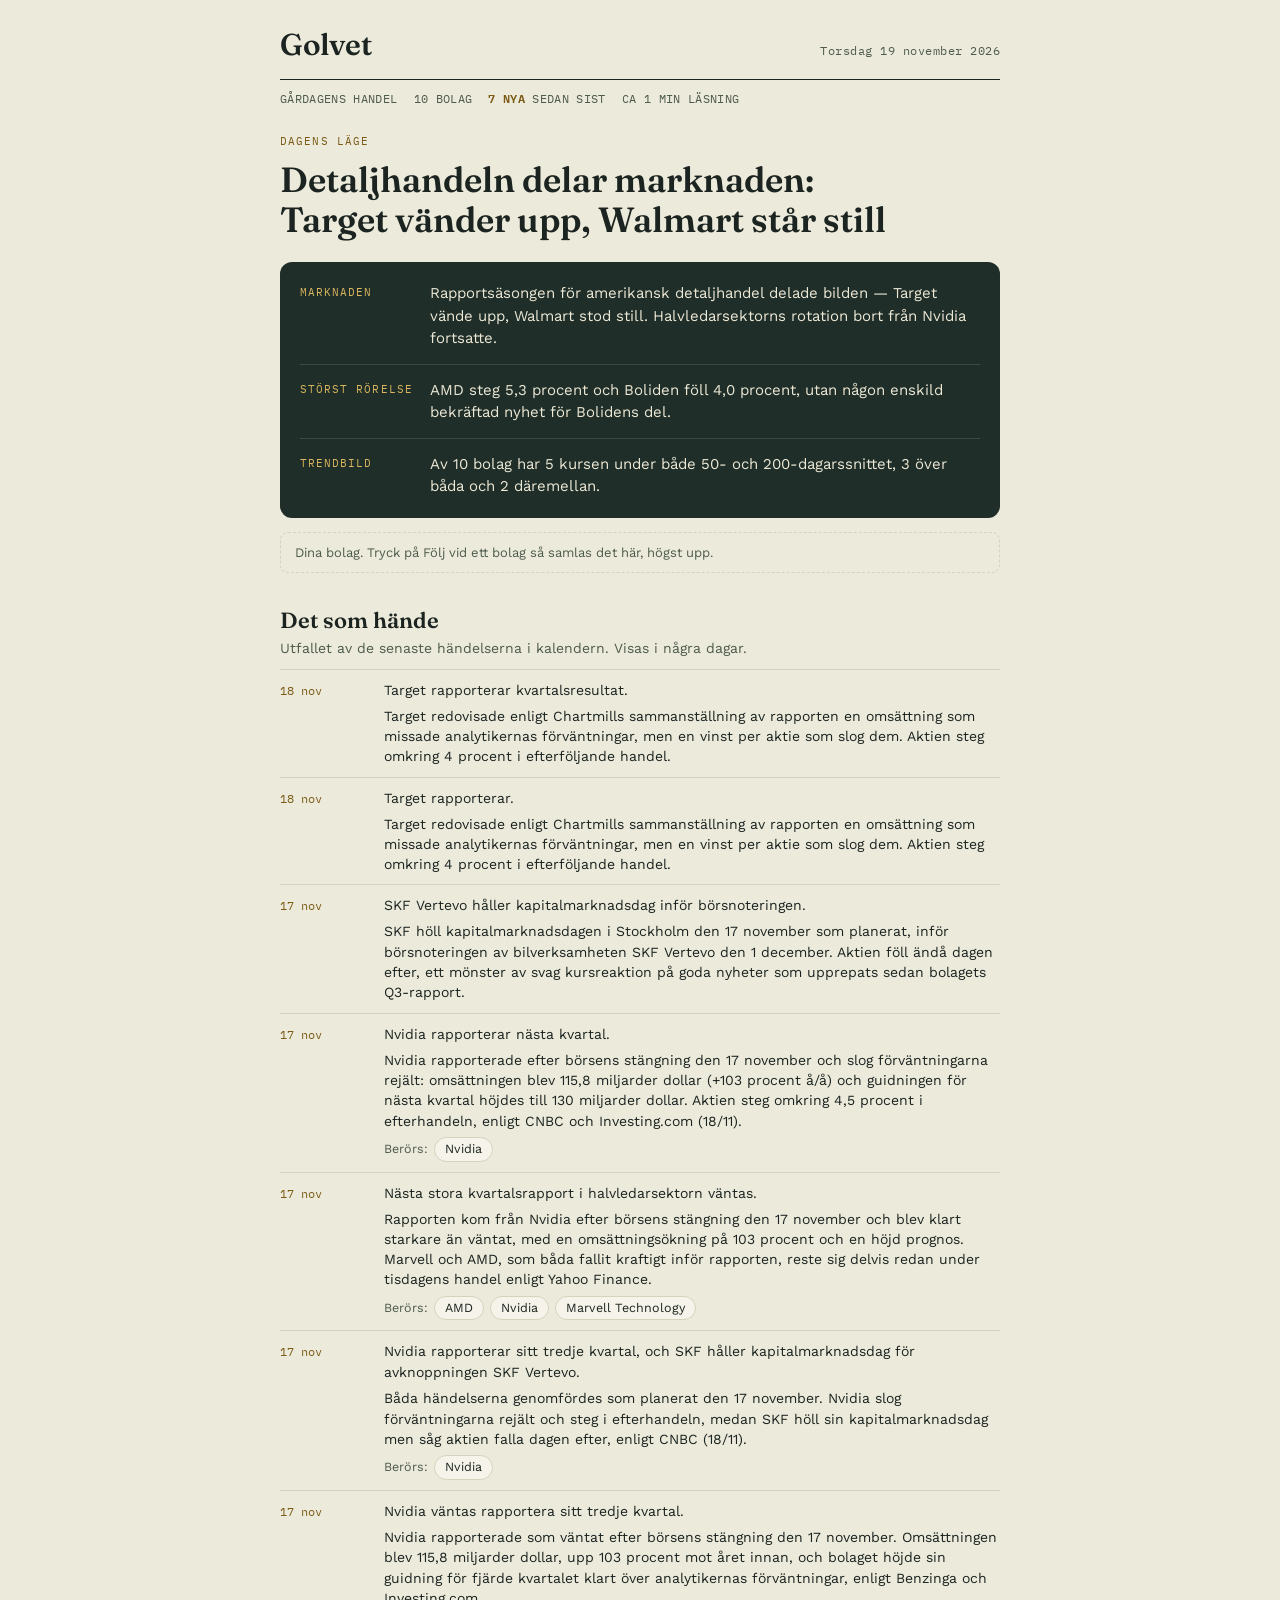
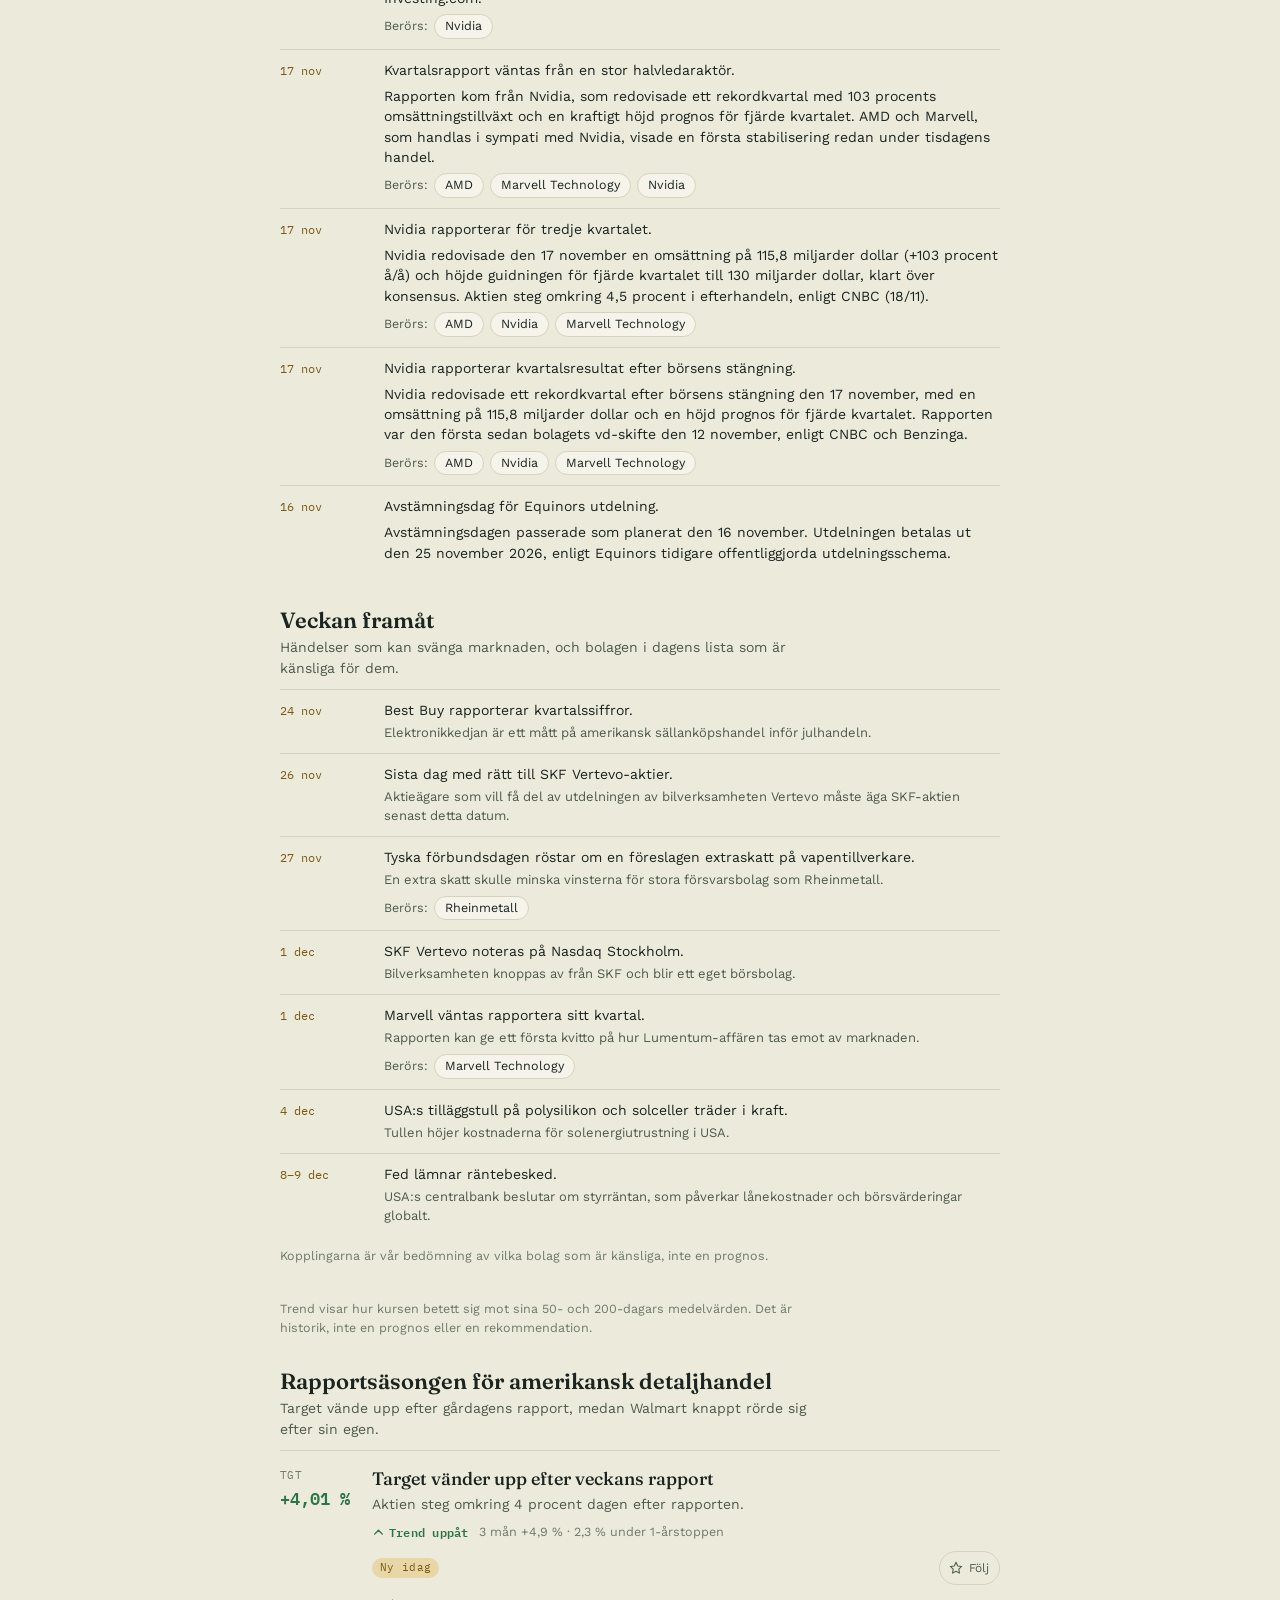
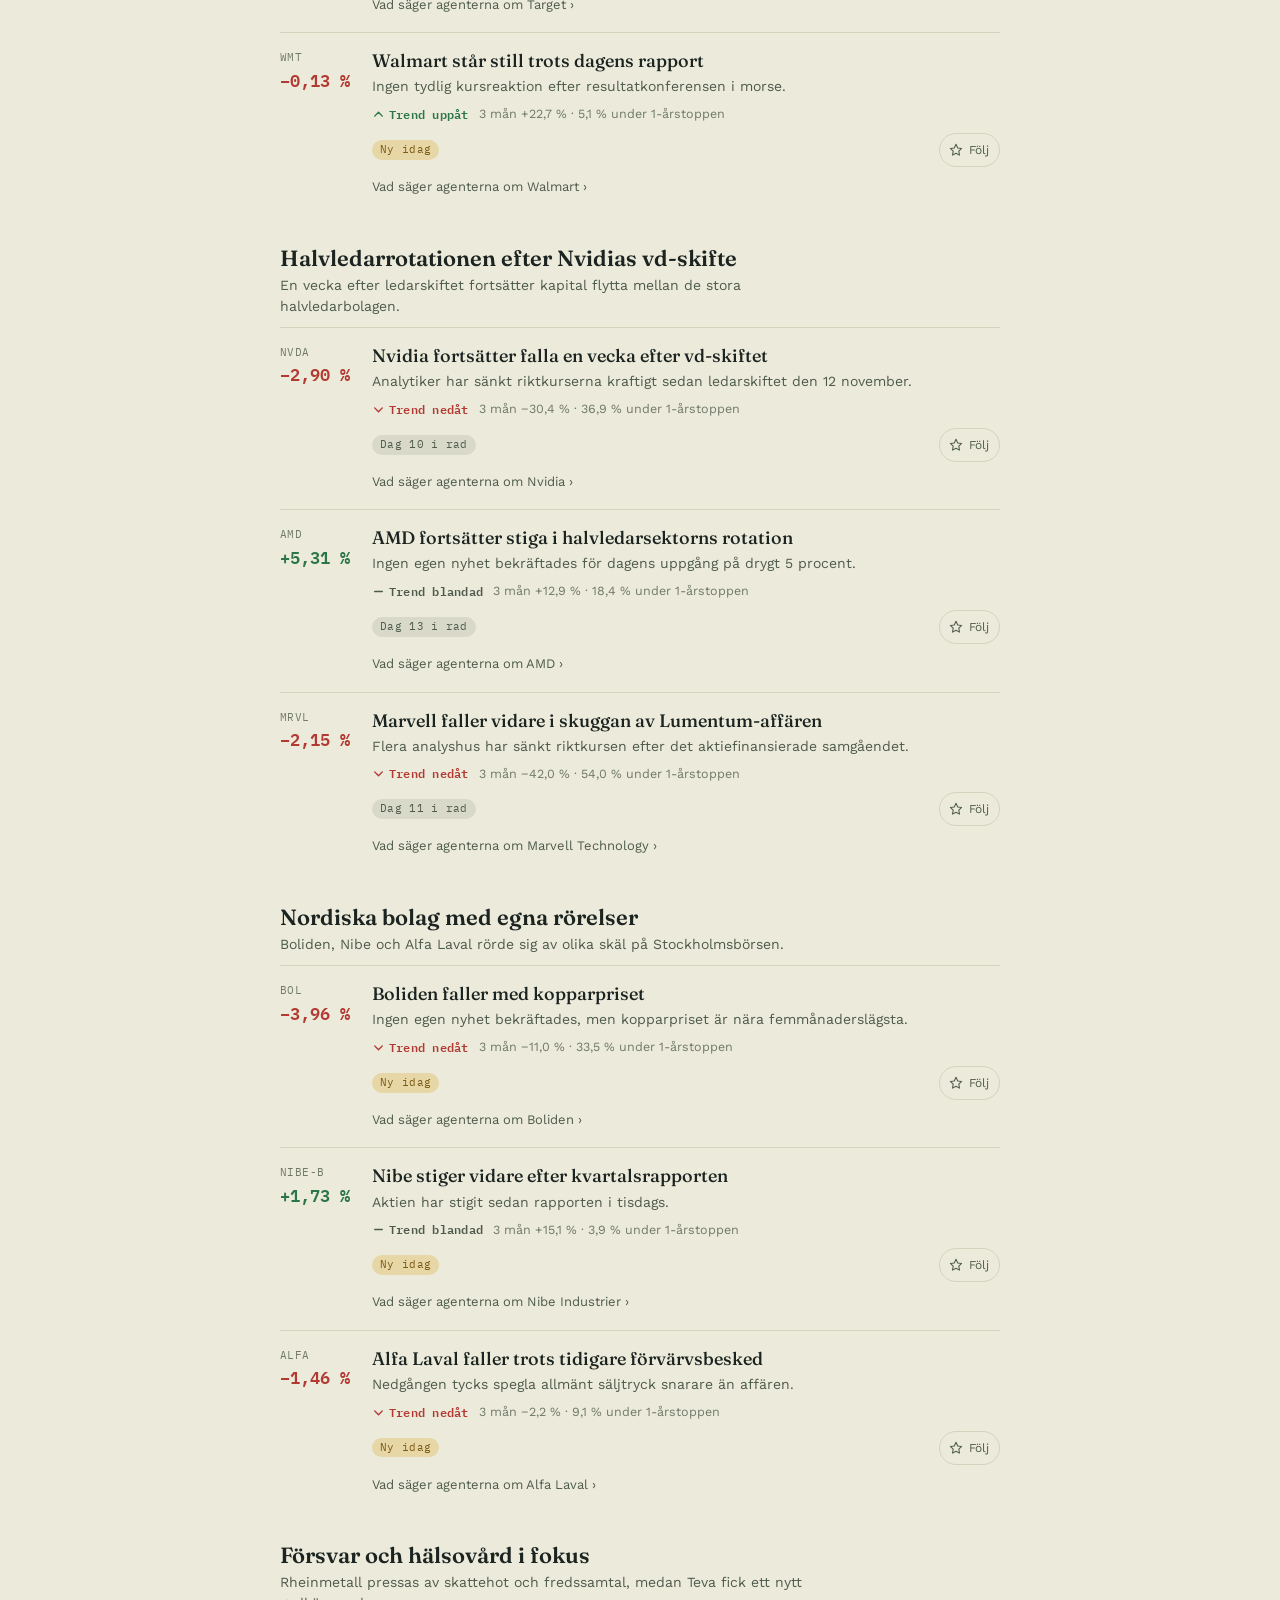
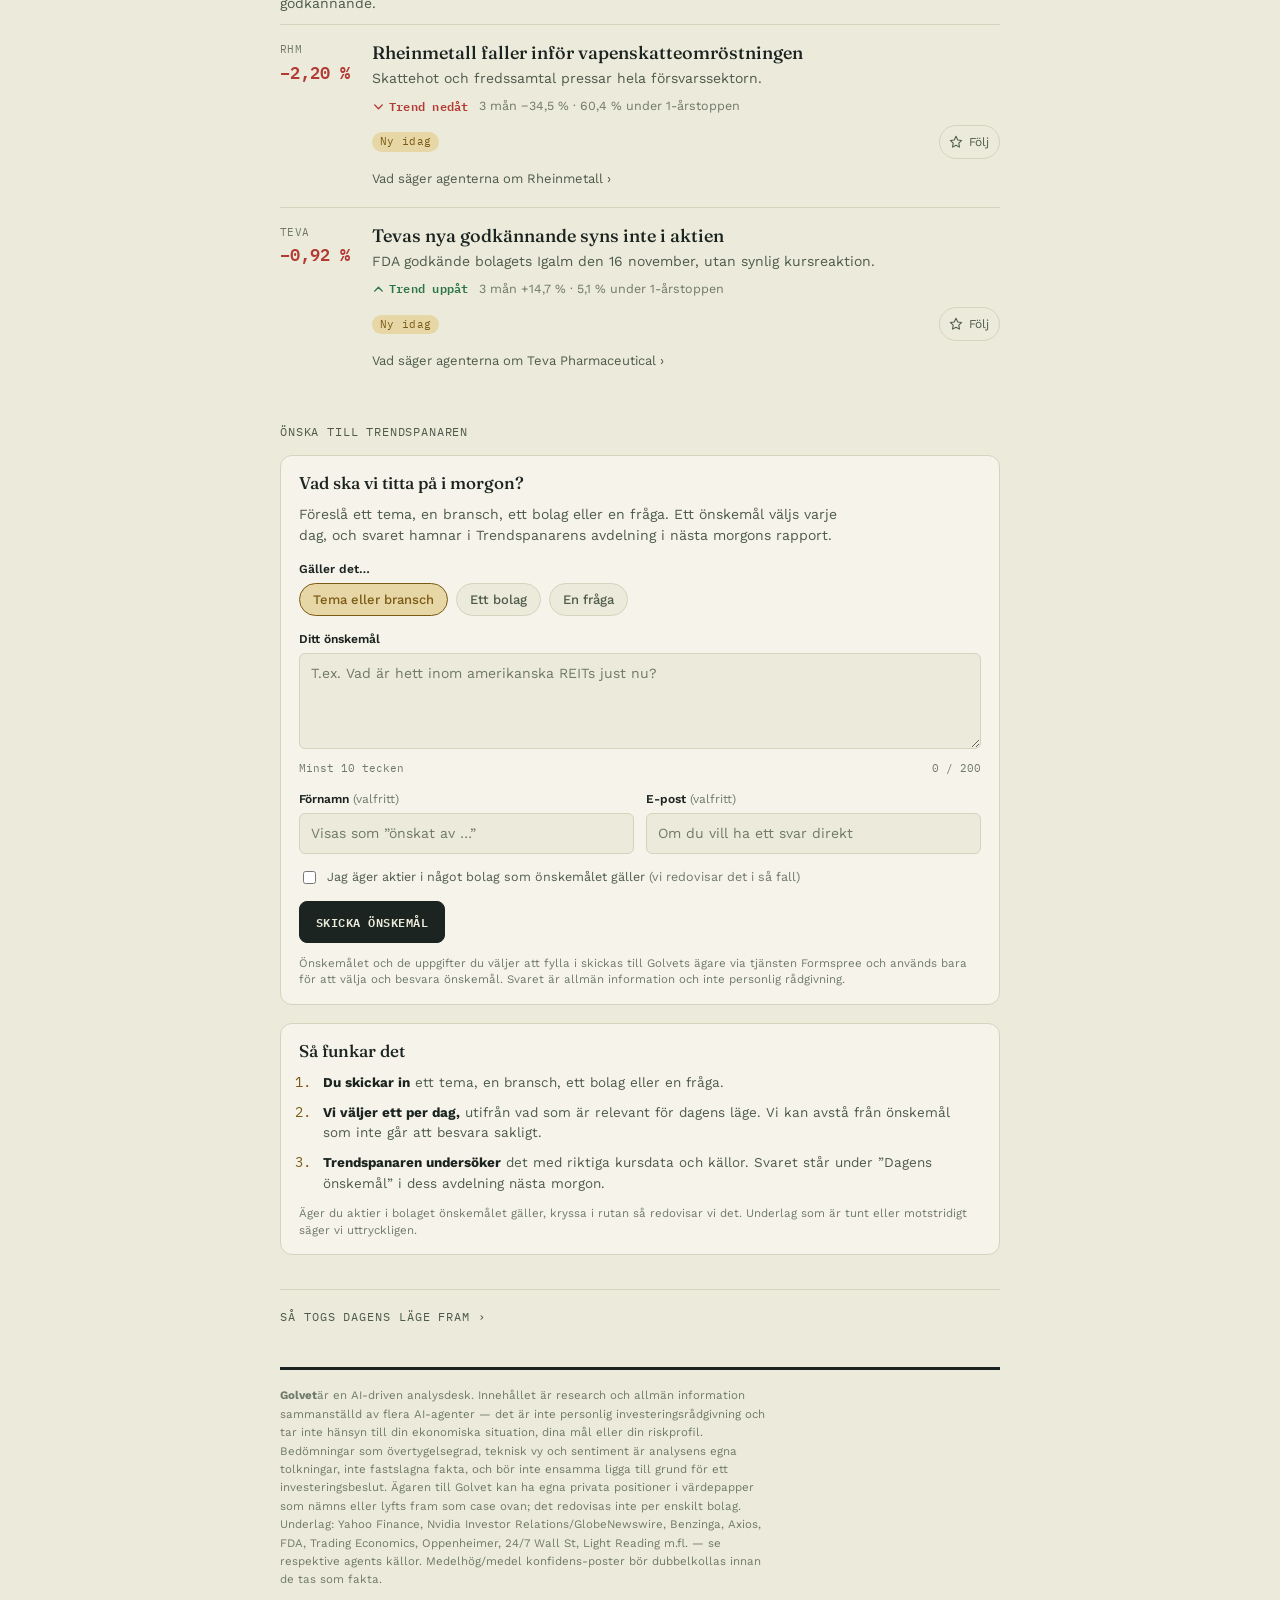
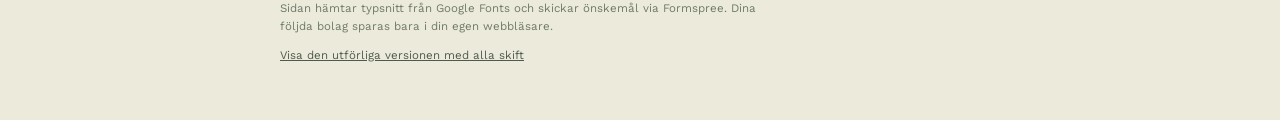
==== commit 5b2d5901: "Golvet 2026-11-19" ====
--- a/index.html
+++ b/index.html
@@ -1,4 +1,4 @@
-<!doctype html><html lang="sv"><head><meta charset="utf-8"><meta name="viewport" content="width=device-width,initial-scale=1"><title>Golvet</title><meta name="description" content="Dagens läge på börsen: Nvidia slår förväntningarna med råge och höjer prognosen efter ledarskiftet"><link rel="canonical" href="https://golvet.gaidens.se/"><meta property="og:type" content="website"><meta property="og:site_name" content="Golvet"><meta property="og:title" content="Golvet"><meta property="og:description" content="Dagens läge på börsen: Nvidia slår förväntningarna med råge och höjer prognosen efter ledarskiftet"><meta property="og:url" content="https://golvet.gaidens.se/"><meta property="og:locale" content="sv_SE"><meta name="twitter:card" content="summary"><link rel="icon" href="data:image/svg+xml,%3Csvg xmlns='http://www.w3.org/2000/svg' viewBox='0 0 100 100'%3E%3Ctext y='.9em' font-size='90'%3E%F0%9F%93%88%3C/text%3E%3C/svg%3E"><link rel="preconnect" href="https://fonts.gstatic.com" crossorigin><link rel="stylesheet" href="https://fonts.googleapis.com/css2?family=Fraunces:opsz,wght@9..144,500;9..144,600&family=Work+Sans:wght@400;500;600&family=IBM+Plex+Mono:wght@400;500;600&display=swap"><style>
+<!doctype html><html lang="sv"><head><meta charset="utf-8"><meta name="viewport" content="width=device-width,initial-scale=1"><title>Golvet</title><meta name="description" content="Dagens läge på börsen: Detaljhandeln delar marknaden: Target vänder upp, Walmart står still"><link rel="canonical" href="https://golvet.gaidens.se/"><meta property="og:type" content="website"><meta property="og:site_name" content="Golvet"><meta property="og:title" content="Golvet"><meta property="og:description" content="Dagens läge på börsen: Detaljhandeln delar marknaden: Target vänder upp, Walmart står still"><meta property="og:url" content="https://golvet.gaidens.se/"><meta property="og:locale" content="sv_SE"><meta name="twitter:card" content="summary"><link rel="icon" href="data:image/svg+xml,%3Csvg xmlns='http://www.w3.org/2000/svg' viewBox='0 0 100 100'%3E%3Ctext y='.9em' font-size='90'%3E%F0%9F%93%88%3C/text%3E%3C/svg%3E"><link rel="preconnect" href="https://fonts.gstatic.com" crossorigin><link rel="stylesheet" href="https://fonts.googleapis.com/css2?family=Fraunces:opsz,wght@9..144,500;9..144,600&family=Work+Sans:wght@400;500;600&family=IBM+Plex+Mono:wght@400;500;600&display=swap"><style>
 :root{
   --paper:#ECEADB; --surface:#F6F4EA; --ink:#1B2420; --ink-soft:#4E5B4C; --ink-faint:#6F7A69; --line:#D5D3BD;
   --desk:#1F2E28; --desk-ink:#ECE8D6; --glance:#D9B65F;
@@ -205,14 +205,14 @@
 .wish{ margin-top:34px; }
 </style></head><body>
 <div class="page">
-<header><div class="mast"><span class="word">Golvet</span><span class="date">Onsdag 18 november 2026</span></div><div class="edition"><span>Gårdagens handel</span><span>11 bolag</span><span><b>5 nya</b> sedan sist</span><span>ca 2 min läsning</span></div></header>
-<section class="lead"><p class="eyebrow">Dagens läge</p><h1>Nvidia slår förväntningarna med råge och höjer prognosen efter ledarskiftet</h1></section>
-<div class="glance"><div class="g"><span class="gl">Marknaden</span><span class="gt">Splittrad bild: halvledarsektorn vände upp efter Nvidias rekordrapport, medan europeiska bankaktier och amerikansk solenergi föll kraftigt.</span></div><div class="g"><span class="gl">Störst rörelse</span><span class="gt">Nvidia steg cirka 4,5 procent i efterhandeln efter att ha slagit förväntningarna och höjt prognosen rejält.</span></div><div class="g"><span class="gl">Trendbild</span><span class="gt">Av 11 bolag har 6 kursen under både 50- och 200-dagarssnittet, 3 över båda och 2 däremellan.</span></div></div>
+<header><div class="mast"><span class="word">Golvet</span><span class="date">Torsdag 19 november 2026</span></div><div class="edition"><span>Gårdagens handel</span><span>10 bolag</span><span><b>7 nya</b> sedan sist</span><span>ca 1 min läsning</span></div></header>
+<section class="lead"><p class="eyebrow">Dagens läge</p><h1>Detaljhandeln delar marknaden: Target vänder upp, Walmart står still</h1></section>
+<div class="glance"><div class="g"><span class="gl">Marknaden</span><span class="gt">Rapportsäsongen för amerikansk detaljhandel delade bilden — Target vände upp, Walmart stod still. Halvledarsektorns rotation bort från Nvidia fortsatte.</span></div><div class="g"><span class="gl">Störst rörelse</span><span class="gt">AMD steg 5,3 procent och Boliden föll 4,0 procent, utan någon enskild bekräftad nyhet för Bolidens del.</span></div><div class="g"><span class="gl">Trendbild</span><span class="gt">Av 10 bolag har 5 kursen under både 50- och 200-dagarssnittet, 3 över båda och 2 däremellan.</span></div></div>
 <div class="mine" id="mine"></div>
-<section class="week"><h2>Det som hände</h2><p class="gsum">Utfallet av de senaste händelserna i kalendern. Visas i några dagar.</p><ul class="cal"><li><span class="cd">17 nov</span><div><span>SKF Vertevo håller kapitalmarknadsdag inför börsnoteringen.</span><p class="cx out">SKF höll kapitalmarknadsdagen i Stockholm den 17 november som planerat, inför börsnoteringen av bilverksamheten SKF Vertevo den 1 december. Aktien föll ändå dagen efter, ett mönster av svag kursreaktion på goda nyheter som upprepats sedan bolagets Q3-rapport.</p><div class="berors"><span>Berörs:</span><a class="chip2" href="#c-SKF-B">SKF</a></div></div></li><li><span class="cd">17 nov</span><div><span>Nvidia rapporterar nästa kvartal.</span><p class="cx out">Nvidia rapporterade efter börsens stängning den 17 november och slog förväntningarna rejält: omsättningen blev 115,8 miljarder dollar (+103 procent å/å) och guidningen för nästa kvartal höjdes till 130 miljarder dollar. Aktien steg omkring 4,5 procent i efterhandeln, enligt CNBC och Investing.com (18/11).</p><div class="berors"><span>Berörs:</span><a class="chip2" href="#c-NVDA">Nvidia</a></div></div></li><li><span class="cd">17 nov</span><div><span>Nästa stora kvartalsrapport i halvledarsektorn väntas.</span><p class="cx out">Rapporten kom från Nvidia efter börsens stängning den 17 november och blev klart starkare än väntat, med en omsättningsökning på 103 procent och en höjd prognos. Marvell och AMD, som båda fallit kraftigt inför rapporten, reste sig delvis redan under tisdagens handel enligt Yahoo Finance.</p><div class="berors"><span>Berörs:</span><a class="chip2" href="#c-AMD">AMD</a><a class="chip2" href="#c-NVDA">Nvidia</a><a class="chip2" href="#c-MRVL">Marvell Technology</a></div></div></li><li><span class="cd">17 nov</span><div><span>Nvidia rapporterar sitt tredje kvartal, och SKF håller kapitalmarknadsdag för avknoppningen SKF Vertevo.</span><p class="cx out">Båda händelserna genomfördes som planerat den 17 november. Nvidia slog förväntningarna rejält och steg i efterhandeln, medan SKF höll sin kapitalmarknadsdag men såg aktien falla dagen efter, enligt CNBC (18/11).</p><div class="berors"><span>Berörs:</span><a class="chip2" href="#c-NVDA">Nvidia</a><a class="chip2" href="#c-SKF-B">SKF</a></div></div></li><li><span class="cd">17 nov</span><div><span>Nvidia väntas rapportera sitt tredje kvartal.</span><p class="cx out">Nvidia rapporterade som väntat efter börsens stängning den 17 november. Omsättningen blev 115,8 miljarder dollar, upp 103 procent mot året innan, och bolaget höjde sin guidning för fjärde kvartalet klart över analytikernas förväntningar, enligt Benzinga och Investing.com.</p><div class="berors"><span>Berörs:</span><a class="chip2" href="#c-NVDA">Nvidia</a></div></div></li><li><span class="cd">17 nov</span><div><span>Kvartalsrapport väntas från en stor halvledaraktör.</span><p class="cx out">Rapporten kom från Nvidia, som redovisade ett rekordkvartal med 103 procents omsättningstillväxt och en kraftigt höjd prognos för fjärde kvartalet. AMD och Marvell, som handlas i sympati med Nvidia, visade en första stabilisering redan under tisdagens handel.</p><div class="berors"><span>Berörs:</span><a class="chip2" href="#c-AMD">AMD</a><a class="chip2" href="#c-MRVL">Marvell Technology</a><a class="chip2" href="#c-NVDA">Nvidia</a></div></div></li><li><span class="cd">17 nov</span><div><span>Nvidia rapporterar för tredje kvartalet.</span><p class="cx out">Nvidia redovisade den 17 november en omsättning på 115,8 miljarder dollar (+103 procent å/å) och höjde guidningen för fjärde kvartalet till 130 miljarder dollar, klart över konsensus. Aktien steg omkring 4,5 procent i efterhandeln, enligt CNBC (18/11).</p><div class="berors"><span>Berörs:</span><a class="chip2" href="#c-AMD">AMD</a><a class="chip2" href="#c-NVDA">Nvidia</a><a class="chip2" href="#c-MRVL">Marvell Technology</a></div></div></li><li><span class="cd">17 nov</span><div><span>Nvidia rapporterar kvartalsresultat efter börsens stängning.</span><p class="cx out">Nvidia redovisade ett rekordkvartal efter börsens stängning den 17 november, med en omsättning på 115,8 miljarder dollar och en höjd prognos för fjärde kvartalet. Rapporten var den första sedan bolagets vd-skifte den 12 november, enligt CNBC och Benzinga.</p><div class="berors"><span>Berörs:</span><a class="chip2" href="#c-AMD">AMD</a><a class="chip2" href="#c-NVDA">Nvidia</a><a class="chip2" href="#c-MRVL">Marvell Technology</a><a class="chip2" href="#c-LITE">Lumentum</a></div></div></li><li><span class="cd">16 nov</span><div><span>Avstämningsdag för Equinors utdelning.</span><p class="cx out">Avstämningsdagen passerade som planerat den 16 november. Utdelningen betalas ut den 25 november 2026, enligt Equinors tidigare offentliggjorda utdelningsschema.</p><div class="berors"><span>Berörs:</span><a class="chip2" href="#c-EQNR">Equinor</a></div></div></li></ul></section>
-<section class="week"><h2>Veckan framåt</h2><p class="gsum">Händelser som kan svänga marknaden, och bolagen i dagens lista som är känsliga för dem.</p><ul class="cal"><li><span class="cd">18 nov</span><div><span>Target rapporterar.</span><p class="cx">Ett av USA:s största detaljhandelsbolag redovisar sitt kvartal. Siffrorna ger en tidig signal om konsumtionen inför julhandeln.</p></div></li><li><span class="cd">19 nov</span><div><span>Walmart rapporterar.</span><p class="cx">Världens största detaljhandelskedja redovisar sitt kvartal, vilket brukar ge en bred bild av den amerikanska konsumenten.</p></div></li><li><span class="cd">24–25 nov</span><div><span>Sandvik håller kapitalmarknadsdag i Tammerfors.</span><p class="cx">Bolaget presenterar sin strategi för investerare. Sådana dagar kan flytta aktien om nya mål eller besked presenteras.</p></div></li><li><span class="cd">27 nov</span><div><span>Avstämningsdag för SKF:s utdelning av bilverksamheten Vertevo.</span><p class="cx">Den som äger SKF-aktier den dagen får rätt till aktier i den nya, separata bilverksamheten när den delas ut.</p><div class="berors"><span>Berörs:</span><a class="chip2" href="#c-SKF-B">SKF</a></div></div></li><li><span class="cd">1 dec</span><div><span>SKF Vertevo noteras på Nasdaq Stockholm.</span><p class="cx">Bilverksamheten blir ett eget börsnoterat bolag, skilt från resten av SKF.</p><div class="berors"><span>Berörs:</span><a class="chip2" href="#c-SKF-B">SKF</a></div></div></li><li><span class="cd">4 dec</span><div><span>USA:s nya tilläggstull på polysilikon och solceller träder i kraft.</span><p class="cx">Tullen på 15 procent väntas höja kostnaderna för solenergiutrustning i USA, vilket kan påverka både tillverkare och installatörer.</p><div class="berors"><span>Berörs:</span><a class="chip2" href="#c-ENPH">Enphase Energy</a><a class="chip2" href="#c-FSLR">First Solar</a></div></div></li><li><span class="cd">8–9 dec</span><div><span>Fed lämnar sitt nästa räntebesked.</span><p class="cx">USA:s centralbank bestämmer styrräntan, som påverkar lånekostnader och hur aktier värderas över hela världen.</p></div></li></ul><p class="legend">Kopplingarna är vår bedömning av vilka bolag som är känsliga, inte en prognos.</p></section>
+<section class="week"><h2>Det som hände</h2><p class="gsum">Utfallet av de senaste händelserna i kalendern. Visas i några dagar.</p><ul class="cal"><li><span class="cd">18 nov</span><div><span>Target rapporterar kvartalsresultat.</span><p class="cx out">Target redovisade enligt Chartmills sammanställning av rapporten en omsättning som missade analytikernas förväntningar, men en vinst per aktie som slog dem. Aktien steg omkring 4 procent i efterföljande handel.</p></div></li><li><span class="cd">18 nov</span><div><span>Target rapporterar.</span><p class="cx out">Target redovisade enligt Chartmills sammanställning av rapporten en omsättning som missade analytikernas förväntningar, men en vinst per aktie som slog dem. Aktien steg omkring 4 procent i efterföljande handel.</p></div></li><li><span class="cd">17 nov</span><div><span>SKF Vertevo håller kapitalmarknadsdag inför börsnoteringen.</span><p class="cx out">SKF höll kapitalmarknadsdagen i Stockholm den 17 november som planerat, inför börsnoteringen av bilverksamheten SKF Vertevo den 1 december. Aktien föll ändå dagen efter, ett mönster av svag kursreaktion på goda nyheter som upprepats sedan bolagets Q3-rapport.</p></div></li><li><span class="cd">17 nov</span><div><span>Nvidia rapporterar nästa kvartal.</span><p class="cx out">Nvidia rapporterade efter börsens stängning den 17 november och slog förväntningarna rejält: omsättningen blev 115,8 miljarder dollar (+103 procent å/å) och guidningen för nästa kvartal höjdes till 130 miljarder dollar. Aktien steg omkring 4,5 procent i efterhandeln, enligt CNBC och Investing.com (18/11).</p><div class="berors"><span>Berörs:</span><a class="chip2" href="#c-NVDA">Nvidia</a></div></div></li><li><span class="cd">17 nov</span><div><span>Nästa stora kvartalsrapport i halvledarsektorn väntas.</span><p class="cx out">Rapporten kom från Nvidia efter börsens stängning den 17 november och blev klart starkare än väntat, med en omsättningsökning på 103 procent och en höjd prognos. Marvell och AMD, som båda fallit kraftigt inför rapporten, reste sig delvis redan under tisdagens handel enligt Yahoo Finance.</p><div class="berors"><span>Berörs:</span><a class="chip2" href="#c-AMD">AMD</a><a class="chip2" href="#c-NVDA">Nvidia</a><a class="chip2" href="#c-MRVL">Marvell Technology</a></div></div></li><li><span class="cd">17 nov</span><div><span>Nvidia rapporterar sitt tredje kvartal, och SKF håller kapitalmarknadsdag för avknoppningen SKF Vertevo.</span><p class="cx out">Båda händelserna genomfördes som planerat den 17 november. Nvidia slog förväntningarna rejält och steg i efterhandeln, medan SKF höll sin kapitalmarknadsdag men såg aktien falla dagen efter, enligt CNBC (18/11).</p><div class="berors"><span>Berörs:</span><a class="chip2" href="#c-NVDA">Nvidia</a></div></div></li><li><span class="cd">17 nov</span><div><span>Nvidia väntas rapportera sitt tredje kvartal.</span><p class="cx out">Nvidia rapporterade som väntat efter börsens stängning den 17 november. Omsättningen blev 115,8 miljarder dollar, upp 103 procent mot året innan, och bolaget höjde sin guidning för fjärde kvartalet klart över analytikernas förväntningar, enligt Benzinga och Investing.com.</p><div class="berors"><span>Berörs:</span><a class="chip2" href="#c-NVDA">Nvidia</a></div></div></li><li><span class="cd">17 nov</span><div><span>Kvartalsrapport väntas från en stor halvledaraktör.</span><p class="cx out">Rapporten kom från Nvidia, som redovisade ett rekordkvartal med 103 procents omsättningstillväxt och en kraftigt höjd prognos för fjärde kvartalet. AMD och Marvell, som handlas i sympati med Nvidia, visade en första stabilisering redan under tisdagens handel.</p><div class="berors"><span>Berörs:</span><a class="chip2" href="#c-AMD">AMD</a><a class="chip2" href="#c-MRVL">Marvell Technology</a><a class="chip2" href="#c-NVDA">Nvidia</a></div></div></li><li><span class="cd">17 nov</span><div><span>Nvidia rapporterar för tredje kvartalet.</span><p class="cx out">Nvidia redovisade den 17 november en omsättning på 115,8 miljarder dollar (+103 procent å/å) och höjde guidningen för fjärde kvartalet till 130 miljarder dollar, klart över konsensus. Aktien steg omkring 4,5 procent i efterhandeln, enligt CNBC (18/11).</p><div class="berors"><span>Berörs:</span><a class="chip2" href="#c-AMD">AMD</a><a class="chip2" href="#c-NVDA">Nvidia</a><a class="chip2" href="#c-MRVL">Marvell Technology</a></div></div></li><li><span class="cd">17 nov</span><div><span>Nvidia rapporterar kvartalsresultat efter börsens stängning.</span><p class="cx out">Nvidia redovisade ett rekordkvartal efter börsens stängning den 17 november, med en omsättning på 115,8 miljarder dollar och en höjd prognos för fjärde kvartalet. Rapporten var den första sedan bolagets vd-skifte den 12 november, enligt CNBC och Benzinga.</p><div class="berors"><span>Berörs:</span><a class="chip2" href="#c-AMD">AMD</a><a class="chip2" href="#c-NVDA">Nvidia</a><a class="chip2" href="#c-MRVL">Marvell Technology</a></div></div></li><li><span class="cd">16 nov</span><div><span>Avstämningsdag för Equinors utdelning.</span><p class="cx out">Avstämningsdagen passerade som planerat den 16 november. Utdelningen betalas ut den 25 november 2026, enligt Equinors tidigare offentliggjorda utdelningsschema.</p></div></li></ul></section>
+<section class="week"><h2>Veckan framåt</h2><p class="gsum">Händelser som kan svänga marknaden, och bolagen i dagens lista som är känsliga för dem.</p><ul class="cal"><li><span class="cd">24 nov</span><div><span>Best Buy rapporterar kvartalssiffror.</span><p class="cx">Elektronikkedjan är ett mått på amerikansk sällanköpshandel inför julhandeln.</p></div></li><li><span class="cd">26 nov</span><div><span>Sista dag med rätt till SKF Vertevo-aktier.</span><p class="cx">Aktieägare som vill få del av utdelningen av bilverksamheten Vertevo måste äga SKF-aktien senast detta datum.</p></div></li><li><span class="cd">27 nov</span><div><span>Tyska förbundsdagen röstar om en föreslagen extraskatt på vapentillverkare.</span><p class="cx">En extra skatt skulle minska vinsterna för stora försvarsbolag som Rheinmetall.</p><div class="berors"><span>Berörs:</span><a class="chip2" href="#c-RHM">Rheinmetall</a></div></div></li><li><span class="cd">1 dec</span><div><span>SKF Vertevo noteras på Nasdaq Stockholm.</span><p class="cx">Bilverksamheten knoppas av från SKF och blir ett eget börsbolag.</p></div></li><li><span class="cd">1 dec</span><div><span>Marvell väntas rapportera sitt kvartal.</span><p class="cx">Rapporten kan ge ett första kvitto på hur Lumentum-affären tas emot av marknaden.</p><div class="berors"><span>Berörs:</span><a class="chip2" href="#c-MRVL">Marvell Technology</a></div></div></li><li><span class="cd">4 dec</span><div><span>USA:s tilläggstull på polysilikon och solceller träder i kraft.</span><p class="cx">Tullen höjer kostnaderna för solenergiutrustning i USA.</p></div></li><li><span class="cd">8–9 dec</span><div><span>Fed lämnar räntebesked.</span><p class="cx">USA:s centralbank beslutar om styrräntan, som påverkar lånekostnader och börsvärderingar globalt.</p></div></li></ul><p class="legend">Kopplingarna är vår bedömning av vilka bolag som är känsliga, inte en prognos.</p></section>
 <p class="legend" style="margin-top:34px">Trend visar hur kursen betett sig mot sina 50- och 200-dagars medelvärden. Det är historik, inte en prognos eller en rekommendation.</p>
-<section class="group"><h2>Nvidias rekordrapport och ledarskiftet</h2><p class="gsum">En rekordstark rapport och ett pågående vd-skifte sätter tonen för hela halvledarsektorn.</p><ul class="rows"><li class="row" id="c-NVDA" data-t="NVDA" data-mv="−0,44 %" data-co="Nvidia"><div class="num"><span class="tick">NVDA</span><span class="move down">−0,44 %</span></div><div class="body"><h3>Nvidia slår förväntningarna och höjer prognosen rejält</h3><p class="why">Rapporten var stark, men ett pågående vd-skifte dämpar reaktionen något.</p><div class="trend"><span class="tl down"><svg viewBox="0 0 24 24" width="13" height="13" aria-hidden="true"><path d="M5 9l7 7 7-7"/></svg>Trend nedåt</span><span class="tm">3 mån −28,5 % · 35,0 % under 1-årstoppen</span></div><div class="tags"><span class="tag">Dag 9 i rad</span><button class="follow" type="button" aria-pressed="false" aria-label="Följ Nvidia"><svg viewBox="0 0 24 24" width="16" height="16" aria-hidden="true"><path d="M12 3.5l2.6 5.4 5.9.8-4.3 4.1 1 5.9L12 16.9l-5.2 2.8 1-5.9-4.3-4.1 5.9-.8z" stroke-width="1.6" stroke-linejoin="round"/></svg><span>Följ</span></button></div><details><summary>Vad säger agenterna om Nvidia</summary><div class="det"><div class="agents"><div class="ag"><span class="al">Bolag och analytiker</span><span class="at">Bolag &amp; Analytiker-desken noterade att omsättningen steg 103 procent och att guidningen höjdes klart över konsensus.</span></div><div class="ag"><span class="al">Sentiment</span><span class="at">Tydligt positivt på siffrorna, men dämpat av kvarstående osäkerhet om permanent vd-efterträdare. —</span></div><div class="ag"><span class="al">Riskgranskare</span><span class="at"><b>Bull:</b> rekordsiffror och en höjd prognos visar att efterfrågan på datacenterkapacitet är intakt. <b>Bear:</b> ledarskapsosäkerheten kan fortsätta dämpa aktien tills en permanent vd är utsedd.</span></div><div class="ag"><span class="al">Omvärld</span><span class="at">Styrelseordförande Harvey Jones bekräftade den 12 november att Jensen Huang lämnat vd-posten efter 33 år.</span></div></div><p><b>Så rörde sig aktien.</b> Nvidia handlades i stort sett oförändrat i tisdagens handel, -0,44 procent till 155,46 dollar (dagsintervall 150,33–158,19 dollar, volym 370 067 900 aktier), inför kvällens kvartalsrapport efter börsens stängning — men steg därefter kraftigt i efterhandeln, med omkring 4,5 procent till runt 162,50 dollar, sedan bolaget redovisade en omsättning på 115,8 miljarder dollar (+103 procent å/å) och höjde sin guidning för fjärde kvartalet till 130 miljarder dollar, klart över analytikernas förväntningar.</p><p><b>Trend.</b> Pris 155,46, 50-dagars medelvärde 211,76, 200-dagars 203,87. Över båda räknas som uppåt, under båda som nedåt. Det beskriver hur kursen betett sig, inte en prognos.</p><p class="src">Påverkan: Positiv. Källa: CNBC (18/11), Benzinga, Investing.com, Yahoo Finance.</p></div></details></div></li><li class="row" id="c-AMD" data-t="AMD" data-mv="−0,17 %" data-co="AMD"><div class="num"><span class="tick">AMD</span><span class="move down">−0,17 %</span></div><div class="body"><h3>AMD pausar efter tre dagars nedgång inför Nvidia-rapporten</h3><p class="why">Aktien låg still i väntan på hur sektorn tar emot kvällens rapport.</p><div class="trend"><span class="tl mid"><svg viewBox="0 0 24 24" width="13" height="13" aria-hidden="true"><path d="M5 12h14"/></svg>Trend blandad</span><span class="tm">3 mån +7,9 % · 22,5 % under 1-årstoppen</span></div><div class="tags"><span class="tag">Dag 12 i rad</span><button class="follow" type="button" aria-pressed="false" aria-label="Följ AMD"><svg viewBox="0 0 24 24" width="16" height="16" aria-hidden="true"><path d="M12 3.5l2.6 5.4 5.9.8-4.3 4.1 1 5.9L12 16.9l-5.2 2.8 1-5.9-4.3-4.1 5.9-.8z" stroke-width="1.6" stroke-linejoin="round"/></svg><span>Följ</span></button></div><details><summary>Vad säger agenterna om AMD</summary><div class="det"><div class="agents"><div class="ag"><span class="al">Bolag och analytiker</span><span class="at">Ingen egen bolagsnyhet noterades; AMD rör sig i hög grad i sympati med resten av sektorn.</span></div><div class="ag"><span class="al">Sentiment</span><span class="at">Avvaktande efter tre dagars nedgång, i väntan på sektorreaktionen på Nvidias rapport. —</span></div><div class="ag"><span class="al">Riskgranskare</span><span class="at"><b>Bull:</b> en paus i nedgången kan vara första tecknet på att sektorn stabiliseras. <b>Bear:</b> utan egen nyhet är det osäkert om pausen håller när handeln öppnar.</span></div><div class="ag"><span class="al">Omvärld</span><span class="at"><span class="qt">Inget känt i dagens underlag.</span></span></div></div><p><b>Så rörde sig aktien.</b> AMD stabiliserade sig i tisdagens handel, -0,17 procent till 503,41 dollar (dagsintervall 480,50–511,85 dollar, volym 34 975 206 aktier), efter tre dagars kraftigt fall, i väntan på reaktionen på Nvidias rapport efter börsens stängning.</p><p><b>Trend.</b> Pris 503,41, 50-dagars medelvärde 555,04, 200-dagars 425,74. Över båda räknas som uppåt, under båda som nedåt. Det beskriver hur kursen betett sig, inte en prognos.</p><p class="src">Påverkan: Blandad. Källa: Yahoo Finance.</p></div></details></div></li><li class="row" id="c-MRVL" data-t="MRVL" data-mv="+2,33 %" data-co="Marvell Technology"><div class="num"><span class="tick">MRVL</span><span class="move up">+2,33 %</span></div><div class="body"><h3>Marvell vänder upp efter tre svaga dagar</h3><p class="why">En första respit inför Nvidias rapport, mitt i en fortsatt stor affär med Lumentum.</p><div class="trend"><span class="tl down"><svg viewBox="0 0 24 24" width="13" height="13" aria-hidden="true"><path d="M5 9l7 7 7-7"/></svg>Trend nedåt</span><span class="tm">3 mån −37,3 % · 53,0 % under 1-årstoppen</span></div><div class="tags"><span class="tag">Dag 10 i rad</span><button class="follow" type="button" aria-pressed="false" aria-label="Följ Marvell Technology"><svg viewBox="0 0 24 24" width="16" height="16" aria-hidden="true"><path d="M12 3.5l2.6 5.4 5.9.8-4.3 4.1 1 5.9L12 16.9l-5.2 2.8 1-5.9-4.3-4.1 5.9-.8z" stroke-width="1.6" stroke-linejoin="round"/></svg><span>Följ</span></button></div><details><summary>Vad säger agenterna om Marvell Technology</summary><div class="det"><div class="agents"><div class="ag"><span class="al">Bolag och analytiker</span><span class="at">Bolag &amp; Analytiker-desken pekar på den pågående, aktiefinansierade affären med Lumentum som fortsatt olöst fram till 2028.</span></div><div class="ag"><span class="al">Sentiment</span><span class="at">Förbättrat efter tre svaga dagar, i linje med en bredare stabilisering i halvledarsektorn. —</span></div><div class="ag"><span class="al">Riskgranskare</span><span class="at"><b>Bull:</b> uppgången visar att marknaden tror att sektorn kan stabiliseras. <b>Bear:</b> det långsiktiga affärsrationalet för Lumentum-affären är fortsatt obevisat.</span></div><div class="ag"><span class="al">Omvärld</span><span class="at"><span class="qt">Inget känt i dagens underlag.</span></span></div></div><p><b>Så rörde sig aktien.</b> Marvell vände upp 2,33 procent till 148,74 dollar i tisdagens handel (dagsintervall 140,90–150,94 dollar, volym 26 073 358 aktier), en första respit efter tre dagars nedgång, inför Nvidias rapport efter börsens stängning.</p><p><b>Trend.</b> Pris 148,74, 50-dagars medelvärde 226,11, 200-dagars 187,68. Över båda räknas som uppåt, under båda som nedåt. Det beskriver hur kursen betett sig, inte en prognos.</p><p class="src">Påverkan: Positiv. Källa: Yahoo Finance, Light Reading.</p></div></details></div></li><li class="row" id="c-LITE" data-t="LITE" data-mv="+2,56 %" data-co="Lumentum"><div class="num"><span class="tick">LITE</span><span class="move up">+2,56 %</span></div><div class="body"><h3>Lumentum stiger i synk med Marvells uppgång</h3><p class="why">Aktien följer Marvells kursutveckling nära, enligt affärens egna villkor.</p><div class="trend"><span class="tl down"><svg viewBox="0 0 24 24" width="13" height="13" aria-hidden="true"><path d="M5 9l7 7 7-7"/></svg>Trend nedåt</span><span class="tm">3 mån −32,3 % · 50,6 % under 1-årstoppen</span></div><div class="tags"><span class="tag">Dag 2 i rad</span><button class="follow" type="button" aria-pressed="false" aria-label="Följ Lumentum"><svg viewBox="0 0 24 24" width="16" height="16" aria-hidden="true"><path d="M12 3.5l2.6 5.4 5.9.8-4.3 4.1 1 5.9L12 16.9l-5.2 2.8 1-5.9-4.3-4.1 5.9-.8z" stroke-width="1.6" stroke-linejoin="round"/></svg><span>Följ</span></button></div><details><summary>Vad säger agenterna om Lumentum</summary><div class="det"><div class="agents"><div class="ag"><span class="al">Bolag och analytiker</span><span class="at"><span class="qt">Ingen kommentar idag.</span></span></div><div class="ag"><span class="al">Sentiment</span><span class="at">Positivt, i nära synk med Marvells egen uppgång. —</span></div><div class="ag"><span class="al">Riskgranskare</span><span class="at"><b>Bull:</b> synkroniseringen med Marvell ger exponering mot en eventuell sektoråterhämtning. <b>Bear:</b> aktien har ingen egen buffert mot ett bakslag i Marvell-affären.</span></div><div class="ag"><span class="al">Omvärld</span><span class="at"><span class="qt">Inget känt i dagens underlag.</span></span></div></div><p><b>Så rörde sig aktien.</b> Lumentum steg 2,56 procent till 559,97 dollar i tisdagens handel (dagsintervall 534,69–575,46 dollar, volym 4 632 450 aktier), i nära synk med Marvells egen uppgång inför Nvidias rapport.</p><p><b>Trend.</b> Pris 559,97, 50-dagars medelvärde 852,16, 200-dagars 815,33. Över båda räknas som uppåt, under båda som nedåt. Det beskriver hur kursen betett sig, inte en prognos.</p><p class="src">Påverkan: Positiv. Källa: Yahoo Finance, Light Reading.</p></div></details></div></li></ul></section><section class="group"><h2>Oljeprisraset och de nya solartullarna</h2><p class="gsum">Geopolitisk oro kring Hormuzsundet och en ny amerikansk tull på solceller rör om i energisektorn.</p><ul class="rows"><li class="row" id="c-EQNR" data-t="EQNR" data-mv="+0,95 %" data-co="Equinor"><div class="num"><span class="tick">EQNR</span><span class="move up">+0,95 %</span></div><div class="body"><h3>Equinor stiger trots kraftigt fallande oljepris</h3><p class="why">En ovanlig divergens mellan aktien och oljepriset, kopplad till oron kring Hormuzsundet.</p><div class="trend"><span class="tl mid"><svg viewBox="0 0 24 24" width="13" height="13" aria-hidden="true"><path d="M5 12h14"/></svg>Trend blandad</span><span class="tm">3 mån −1,4 % · 15,1 % under 1-årstoppen</span></div><div class="tags"><span class="tag">Dag 2 i rad</span><button class="follow" type="button" aria-pressed="false" aria-label="Följ Equinor"><svg viewBox="0 0 24 24" width="16" height="16" aria-hidden="true"><path d="M12 3.5l2.6 5.4 5.9.8-4.3 4.1 1 5.9L12 16.9l-5.2 2.8 1-5.9-4.3-4.1 5.9-.8z" stroke-width="1.6" stroke-linejoin="round"/></svg><span>Följ</span></button></div><details><summary>Vad säger agenterna om Equinor</summary><div class="det"><div class="agents"><div class="ag"><span class="al">Bolag och analytiker</span><span class="at"><span class="qt">Ingen kommentar idag.</span></span></div><div class="ag"><span class="al">Sentiment</span><span class="at">Blandat — en divergens mellan aktien och det underliggande oljepriset. —</span></div><div class="ag"><span class="al">Riskgranskare</span><span class="at"><b>Bull:</b> en riskpremie kopplad till Hormuzsundet kan visa sig berättigad om situationen eskalerar. <b>Bear:</b> en divergens mellan aktien och oljepriset brukar sällan hålla länge.</span></div><div class="ag"><span class="al">Omvärld</span><span class="at">Oljepriset rasade cirka 5,7 procent sedan Irans revolutionsgarde sagt att Hormuzsundet förblir stängt.</span></div></div><p><b>Så rörde sig aktien.</b> Equinor steg 0,95 procent till 41,44 dollar i tisdagens handel (dagsintervall 41,16–41,84 dollar, volym 3 518 964 aktier), trots att oljepriset samma dag rasade med omkring 5,7 procent intraday sedan Irans revolutionsgarde sagt att Hormuzsundet förblir stängt om inte USA accepterar Teherans villkor.</p><p><b>Trend.</b> Pris 41,44, 50-dagars medelvärde 44,03, 200-dagars 38,59. Över båda räknas som uppåt, under båda som nedåt. Det beskriver hur kursen betett sig, inte en prognos.</p><p class="src">Påverkan: Blandad. Källa: CNBC, Schwab (17/11), Yahoo Finance.</p></div></details></div></li><li class="row" id="c-ENPH" data-t="ENPH" data-mv="−7,58 %" data-co="Enphase Energy"><div class="num"><span class="tick">ENPH</span><span class="move down">−7,58 %</span></div><div class="body"><h3>Enphase Energy rasar på ny amerikansk solartull</h3><p class="why">Tullen på polysilikon och solceller träder i kraft i december och slår mot kostnaderna.</p><div class="trend"><span class="tl down"><svg viewBox="0 0 24 24" width="13" height="13" aria-hidden="true"><path d="M5 9l7 7 7-7"/></svg>Trend nedåt</span><span class="tm">3 mån −41,4 % · 68,1 % under 1-årstoppen</span></div><div class="tags"><span class="tag new">Ny idag</span><button class="follow" type="button" aria-pressed="false" aria-label="Följ Enphase Energy"><svg viewBox="0 0 24 24" width="16" height="16" aria-hidden="true"><path d="M12 3.5l2.6 5.4 5.9.8-4.3 4.1 1 5.9L12 16.9l-5.2 2.8 1-5.9-4.3-4.1 5.9-.8z" stroke-width="1.6" stroke-linejoin="round"/></svg><span>Följ</span></button></div><details><summary>Vad säger agenterna om Enphase Energy</summary><div class="det"><div class="agents"><div class="ag"><span class="al">Bolag och analytiker</span><span class="at"><span class="qt">Ingen kommentar idag.</span></span></div><div class="ag"><span class="al">Sentiment</span><span class="at">Tydligt negativt på den nya tullens direkta kostnadspåverkan. —</span></div><div class="ag"><span class="al">Riskgranskare</span><span class="at"><b>Bull:</b> en bred, odifferentierad säljvåg kan vända om marknaden börjar skilja på bolag. <b>Bear:</b> kostnadschocken från tullen är verklig och bolagsspecifik.</span></div><div class="ag"><span class="al">Omvärld</span><span class="at">USA:s nya tilläggstull på 15 procent på polysilikon och solceller träder i kraft 4 december.</span></div></div><p><b>Så rörde sig aktien.</b> Enphase Energy föll 7,58 procent till 23,06 dollar i tisdagens handel (dagsintervall 23,035–25,025 dollar, volym 6 508 363 aktier), sedan USA:s nya tilläggstull på 15 procent på polysilikon och solceller (med minimiimportpriser) bekräftats träda i kraft den 4 december.</p><p><b>Trend.</b> Pris 23,06, 50-dagars medelvärde 31,35, 200-dagars 40,33. Över båda räknas som uppåt, under båda som nedåt. Det beskriver hur kursen betett sig, inte en prognos.</p><p class="src">Påverkan: Negativ. Källa: CNBC (17/11), sammanställningar av tullbeskedet.</p></div></details></div></li><li class="row" id="c-FSLR" data-t="FSLR" data-mv="−5,84 %" data-co="First Solar"><div class="num"><span class="tick">FSLR</span><span class="move down">−5,84 %</span></div><div class="body"><h3>First Solar dras med i solsektorns breda nedgång</h3><p class="why">Bolagets inhemska tillverkning kan på sikt bli en fördel mot importberoende konkurrenter.</p><div class="trend"><span class="tl down"><svg viewBox="0 0 24 24" width="13" height="13" aria-hidden="true"><path d="M5 9l7 7 7-7"/></svg>Trend nedåt</span><span class="tm">3 mån −31,2 % · 51,9 % under 1-årstoppen</span></div><div class="tags"><span class="tag new">Ny idag</span><button class="follow" type="button" aria-pressed="false" aria-label="Följ First Solar"><svg viewBox="0 0 24 24" width="16" height="16" aria-hidden="true"><path d="M12 3.5l2.6 5.4 5.9.8-4.3 4.1 1 5.9L12 16.9l-5.2 2.8 1-5.9-4.3-4.1 5.9-.8z" stroke-width="1.6" stroke-linejoin="round"/></svg><span>Följ</span></button></div><details><summary>Vad säger agenterna om First Solar</summary><div class="det"><div class="agents"><div class="ag"><span class="al">Bolag och analytiker</span><span class="at"><span class="qt">Ingen kommentar idag.</span></span></div><div class="ag"><span class="al">Sentiment</span><span class="at">Negativt på kort sikt, trots en potentiellt gynnsammare relativ position. —</span></div><div class="ag"><span class="al">Riskgranskare</span><span class="at"><b>Bull:</b> inhemsk tillverkning kan gynnas relativt importberoende konkurrenter när tullen träder i kraft. <b>Bear:</b> hela sektorn säljs ned odifferentierat, utan att marknaden ännu skiljer på bolag.</span></div><div class="ag"><span class="al">Omvärld</span><span class="at">Samma nya amerikanska tilläggstull på solceller träder i kraft 4 december.</span></div></div><p><b>Så rörde sig aktien.</b> First Solar föll 5,84 procent till 152,97 dollar i tisdagens handel (dagsintervall 151,69–163,16 dollar, volym 3 385 740 aktier), i samma rörelse som Enphase Energy, sedan USA:s nya tilläggstull på polysilikon och solceller bekräftats.</p><p><b>Trend.</b> Pris 152,97, 50-dagars medelvärde 182,52, 200-dagars 212,45. Över båda räknas som uppåt, under båda som nedåt. Det beskriver hur kursen betett sig, inte en prognos.</p><p class="src">Påverkan: Negativ. Källa: CNBC (17/11), Yahoo Finance.</p></div></details></div></li></ul></section><section class="group"><h2>Bankoro utan tydlig egen nyhet</h2><p class="gsum">Europeiska bankaktier föll kraftigt utan någon ny, bekräftad bolagsnyhet.</p><ul class="rows"><li class="row" id="c-DB" data-t="DB" data-mv="−5,47 %" data-co="Deutsche Bank"><div class="num"><span class="tick">DB</span><span class="move down">−5,47 %</span></div><div class="body"><h3>Deutsche Bank faller kraftigt utan egen nyhet</h3><p class="why">Nedgången sammanföll med att finans var börsens svagaste sektor i går.</p><div class="trend"><span class="tl down"><svg viewBox="0 0 24 24" width="13" height="13" aria-hidden="true"><path d="M5 9l7 7 7-7"/></svg>Trend nedåt</span><span class="tm">3 mån −10,9 % · 18,5 % under 1-årstoppen</span></div><div class="tags"><span class="tag">Dag 3 i rad</span><button class="follow" type="button" aria-pressed="false" aria-label="Följ Deutsche Bank"><svg viewBox="0 0 24 24" width="16" height="16" aria-hidden="true"><path d="M12 3.5l2.6 5.4 5.9.8-4.3 4.1 1 5.9L12 16.9l-5.2 2.8 1-5.9-4.3-4.1 5.9-.8z" stroke-width="1.6" stroke-linejoin="round"/></svg><span>Följ</span></button></div><details><summary>Vad säger agenterna om Deutsche Bank</summary><div class="det"><div class="agents"><div class="ag"><span class="al">Bolag och analytiker</span><span class="at">Kursanalytikern kunde inte hitta någon ny, bolagsspecifik nyhet som förklarar fallet.</span></div><div class="ag"><span class="al">Sentiment</span><span class="at">Negativt, i linje med den bredare oron för europeiska bankers kreditexponering. —</span></div><div class="ag"><span class="al">Riskgranskare</span><span class="at"><b>Bull:</b> ingen bekräftad bolagsnyhet talar för att fallet är permanent. <b>Bear:</b> upprepade dagar av oförklarad svaghet i europeiska bankaktier kan bli självförstärkande.</span></div><div class="ag"><span class="al">Omvärld</span><span class="at">Fallet sammanföll med en bredare oro för kreditexponering i den europeiska banksektorn.</span></div></div><p><b>Så rörde sig aktien.</b> Deutsche Bank föll 5,47 procent till 33,88 dollar i tisdagens handel (dagsintervall 33,841–34,635 dollar, volym 4 728 288 aktier), i en av de kraftigaste rörelserna inom den europeiska finanssektorn på flera veckor.</p><p><b>Trend.</b> Pris 33,88, 50-dagars medelvärde 35,35, 200-dagars 34,50. Över båda räknas som uppåt, under båda som nedåt. Det beskriver hur kursen betett sig, inte en prognos.</p><p class="src">Påverkan: Negativ. Källa: branschsammanställningar, Yahoo Finance.</p></div></details></div></li></ul></section><section class="group"><h2>Nordiska bolag med egna händelser</h2><p class="gsum">Ett förvärv, en hotellintegration och en börsnotering på gång sätter agendan för tre nordiska bolag.</p><ul class="rows"><li class="row" id="c-TELIA" data-t="TELIA" data-mv="−0,60 %" data-co="Telia"><div class="num"><span class="tick">TELIA</span><span class="move down">−0,60 %</span></div><div class="body"><h3>Telia köper nordisk kundbas för 3,8 miljarder kronor</h3><p class="why">Förvärvet av Telavox företagskunder väntas slutföras första kvartalet 2027.</p><div class="trend"><span class="tl up"><svg viewBox="0 0 24 24" width="13" height="13" aria-hidden="true"><path d="M5 15l7-7 7 7"/></svg>Trend uppåt</span><span class="tm">3 mån +15,2 % · 2,6 % under 1-årstoppen</span></div><div class="tags"><span class="tag new">Ny idag</span><button class="follow" type="button" aria-pressed="false" aria-label="Följ Telia"><svg viewBox="0 0 24 24" width="16" height="16" aria-hidden="true"><path d="M12 3.5l2.6 5.4 5.9.8-4.3 4.1 1 5.9L12 16.9l-5.2 2.8 1-5.9-4.3-4.1 5.9-.8z" stroke-width="1.6" stroke-linejoin="round"/></svg><span>Följ</span></button></div><details><summary>Vad säger agenterna om Telia</summary><div class="det"><div class="agents"><div class="ag"><span class="al">Bolag och analytiker</span><span class="at">Bolag &amp; Analytiker-desken noterar att affären tillför kunder som i dag ger cirka 1,1 miljarder kronor i årsintäkter.</span></div><div class="ag"><span class="al">Sentiment</span><span class="at">Underliggande positivt på förvärvet, men dagens kursrörelse drunknar i den bredare marknadsoron. —</span></div><div class="ag"><span class="al">Riskgranskare</span><span class="at"><b>Bull:</b> förvärvet stärker bolagets position inom nordiska företagstjänster på lång sikt. <b>Bear:</b> dagens svaga kursreaktion visar att marknaden just nu inte belönar förvärvet.</span></div><div class="ag"><span class="al">Omvärld</span><span class="at"><span class="qt">Inget känt i dagens underlag.</span></span></div></div><p><b>Så rörde sig aktien.</b> Telia föll 0,60 procent till 50,04 kronor i dagens handel (dagsintervall 49,88–50,64 kronor, volym 5 585 767 aktier), i linje med den svagare marknaden, efter att bolaget den 12 november meddelat att det förvärvar Telavox nordiska kundbas för företagstjänster för 3,8 miljarder kronor.</p><p><b>Trend.</b> Pris 50,34, 50-dagars medelvärde 46,58, 200-dagars 46,54. Över båda räknas som uppåt, under båda som nedåt. Det beskriver hur kursen betett sig, inte en prognos.</p><p class="src">Påverkan: Blandad. Källa: Placera (12/11), EFN.</p></div></details></div></li><li class="row" id="c-SHOT" data-t="SHOT" data-mv="−0,56 %" data-co="Scandic Hotels Group"><div class="num"><span class="tick">SHOT</span><span class="move down">−0,56 %</span></div><div class="body"><h3>Scandic har slutfört stort hotellförvärv i Europa</h3><p class="why">57 hotell och drygt 12 500 rum från Dalata är nu integrerade, med stark omsättningstillväxt.</p><div class="trend"><span class="tl up"><svg viewBox="0 0 24 24" width="13" height="13" aria-hidden="true"><path d="M5 15l7-7 7 7"/></svg>Trend uppåt</span><span class="tm">3 mån +21,3 % · 0,0 % under 1-årstoppen</span></div><div class="tags"><span class="tag new">Ny idag</span><button class="follow" type="button" aria-pressed="false" aria-label="Följ Scandic Hotels Group"><svg viewBox="0 0 24 24" width="16" height="16" aria-hidden="true"><path d="M12 3.5l2.6 5.4 5.9.8-4.3 4.1 1 5.9L12 16.9l-5.2 2.8 1-5.9-4.3-4.1 5.9-.8z" stroke-width="1.6" stroke-linejoin="round"/></svg><span>Följ</span></button></div><details><summary>Vad säger agenterna om Scandic Hotels Group</summary><div class="det"><div class="agents"><div class="ag"><span class="al">Bolag och analytiker</span><span class="at">Bolag &amp; Analytiker-desken noterar att bolaget rapporterade 7,9 procents omsättningstillväxt efter förvärvet.</span></div><div class="ag"><span class="al">Sentiment</span><span class="at">Underliggande positivt på förvärvet och tillväxttalen, men dämpat av den bredare marknadsoron i dag. —</span></div><div class="ag"><span class="al">Riskgranskare</span><span class="at"><b>Bull:</b> integrationen och tillväxttalen ger en tydlig tillväxtmotor. <b>Bear:</b> den svaga kursreaktionen kan spegla en bredare oro för konsumtionsutgifter inom resor.</span></div><div class="ag"><span class="al">Omvärld</span><span class="at"><span class="qt">Inget känt i dagens underlag.</span></span></div></div><p><b>Så rörde sig aktien.</b> Scandic Hotels Group föll 0,56 procent till 105,70 kronor i dagens handel (dagsintervall 105,20–106,50 kronor, volym 329 067 aktier), efter att bolaget den 2 november slutfört övertagandet av Dalatas hotellverksamhet — 57 hotell och omkring 12 500 rum — för runt 500 miljoner euro.</p><p><b>Trend.</b> Pris 106,30, 50-dagars medelvärde 96,39, 200-dagars 89,94. Över båda räknas som uppåt, under båda som nedåt. Det beskriver hur kursen betett sig, inte en prognos.</p><p class="src">Påverkan: Positiv. Källa: Hospitality-on, Hotelsnet (2/11), bolagets Q3-rapport (10/11).</p></div></details></div></li><li class="row" id="c-SKF-B" data-t="SKF-B" data-mv="−1,20 %" data-co="SKF"><div class="num"><span class="tick">SKF-B</span><span class="move down">−1,20 %</span></div><div class="body"><h3>SKF förbereder börsnotering av sin bilverksamhet</h3><p class="why">Vertevo noteras 1 december, men aktien har fallit trots starka rapportsiffror.</p><div class="trend"><span class="tl up"><svg viewBox="0 0 24 24" width="13" height="13" aria-hidden="true"><path d="M5 15l7-7 7 7"/></svg>Trend uppåt</span><span class="tm">3 mån +5,8 % · 2,3 % under 1-årstoppen</span></div><div class="tags"><span class="tag new">Ny idag</span><button class="follow" type="button" aria-pressed="false" aria-label="Följ SKF"><svg viewBox="0 0 24 24" width="16" height="16" aria-hidden="true"><path d="M12 3.5l2.6 5.4 5.9.8-4.3 4.1 1 5.9L12 16.9l-5.2 2.8 1-5.9-4.3-4.1 5.9-.8z" stroke-width="1.6" stroke-linejoin="round"/></svg><span>Följ</span></button></div><details><summary>Vad säger agenterna om SKF</summary><div class="det"><div class="agents"><div class="ag"><span class="al">Bolag och analytiker</span><span class="at">Bolag &amp; Analytiker-desken noterar att det justerade rörelseresultatet slog konsensus trots kursfallet.</span></div><div class="ag"><span class="al">Sentiment</span><span class="at">Blandat — operationellt starkt men pressat av osäkerhet kring uppdelningen. —</span></div><div class="ag"><span class="al">Riskgranskare</span><span class="at"><b>Bull:</b> operationellt starka siffror borde löna sig när uppdelningen är genomförd. <b>Bear:</b> ett mönster av att goda rapporter inte lyfter aktien kan fortsätta fram till noteringen.</span></div><div class="ag"><span class="al">Omvärld</span><span class="at"><span class="qt">Inget känt i dagens underlag.</span></span></div></div><p><b>Så rörde sig aktien.</b> SKF föll 1,20 procent till 271,60 kronor i dagens handel (dagsintervall 271,00–275,10 kronor, volym 1 096 876 aktier), dagen efter att bolaget den 17 november höll en kapitalmarknadsdag i Stockholm inför börsnoteringen av bilverksamheten SKF Vertevo den 1 december.</p><p><b>Trend.</b> Pris 274,90, 50-dagars medelvärde 272,22, 200-dagars 253,01. Över båda räknas som uppåt, under båda som nedåt. Det beskriver hur kursen betett sig, inte en prognos.</p><p class="src">Påverkan: Blandad. Källa: Credence Research, Thailand Business News, Placera.</p></div></details></div></li></ul></section>
+<section class="group"><h2>Rapportsäsongen för amerikansk detaljhandel</h2><p class="gsum">Target vände upp efter gårdagens rapport, medan Walmart knappt rörde sig efter sin egen.</p><ul class="rows"><li class="row" id="c-TGT" data-t="TGT" data-mv="+4,01 %" data-co="Target"><div class="num"><span class="tick">TGT</span><span class="move up">+4,01 %</span></div><div class="body"><h3>Target vänder upp efter veckans rapport</h3><p class="why">Aktien steg omkring 4 procent dagen efter rapporten.</p><div class="trend"><span class="tl up"><svg viewBox="0 0 24 24" width="13" height="13" aria-hidden="true"><path d="M5 15l7-7 7 7"/></svg>Trend uppåt</span><span class="tm">3 mån +4,9 % · 2,3 % under 1-årstoppen</span></div><div class="tags"><span class="tag new">Ny idag</span><button class="follow" type="button" aria-pressed="false" aria-label="Följ Target"><svg viewBox="0 0 24 24" width="16" height="16" aria-hidden="true"><path d="M12 3.5l2.6 5.4 5.9.8-4.3 4.1 1 5.9L12 16.9l-5.2 2.8 1-5.9-4.3-4.1 5.9-.8z" stroke-width="1.6" stroke-linejoin="round"/></svg><span>Följ</span></button></div><details><summary>Vad säger agenterna om Target</summary><div class="det"><div class="agents"><div class="ag"><span class="al">Bolag och analytiker</span><span class="at">Target redovisade enligt uppgifter en omsättning som missade förväntningarna men en vinst per aktie som slog dem.</span></div><div class="ag"><span class="al">Sentiment</span><span class="at">Positivt efter rapporten, men med reservation kring de exakta detaljerna. —</span></div><div class="ag"><span class="al">Riskgranskare</span><span class="at"><b>Bull:</b> en kraftig rekyl på hög volym tyder på att marknaden gillade något i rapporten. <b>Bear:</b> utan fullt bekräftade siffror är det svårt att veta om uppgången är välgrundad.</span></div><div class="ag"><span class="al">Omvärld</span><span class="at">Amerikansk rapportsäsong för detaljhandeln pågår för fullt denna vecka.</span></div></div><p><b>Så rörde sig aktien.</b> Target steg 4,01 procent till 165,93 dollar (dagsintervall 159,95–171,91 dollar, volym 12 208 131 aktier), en rekyl efter att bolaget rapporterade sitt tredje kvartal i veckans amerikanska rapportsäsong för detaljhandeln.</p><p><b>Trend.</b> Pris 165,93, 50-dagars medelvärde 156,39, 200-dagars 137,52. Över båda räknas som uppåt, under båda som nedåt. Det beskriver hur kursen betett sig, inte en prognos.</p><p class="src">Påverkan: Positiv. Källa: Yahoo Finance; rapportsiffror ej oberoende bekräftade mot primärkälla.</p></div></details></div></li><li class="row" id="c-WMT" data-t="WMT" data-mv="−0,13 %" data-co="Walmart"><div class="num"><span class="tick">WMT</span><span class="move down">−0,13 %</span></div><div class="body"><h3>Walmart står still trots dagens rapport</h3><p class="why">Ingen tydlig kursreaktion efter resultatkonferensen i morse.</p><div class="trend"><span class="tl up"><svg viewBox="0 0 24 24" width="13" height="13" aria-hidden="true"><path d="M5 15l7-7 7 7"/></svg>Trend uppåt</span><span class="tm">3 mån +22,7 % · 5,1 % under 1-årstoppen</span></div><div class="tags"><span class="tag new">Ny idag</span><button class="follow" type="button" aria-pressed="false" aria-label="Följ Walmart"><svg viewBox="0 0 24 24" width="16" height="16" aria-hidden="true"><path d="M12 3.5l2.6 5.4 5.9.8-4.3 4.1 1 5.9L12 16.9l-5.2 2.8 1-5.9-4.3-4.1 5.9-.8z" stroke-width="1.6" stroke-linejoin="round"/></svg><span>Följ</span></button></div><details><summary>Vad säger agenterna om Walmart</summary><div class="det"><div class="agents"><div class="ag"><span class="al">Bolag och analytiker</span><span class="at">Walmart höll sin resultatkonferens för tredje kvartalet samma dag, utan att det syntes tydligt i aktien.</span></div><div class="ag"><span class="al">Sentiment</span><span class="at">Avvaktande — ingen tydlig reaktion trots dagens rapport. —</span></div><div class="ag"><span class="al">Riskgranskare</span><span class="at"><b>Bull:</b> ingen reaktion kan betyda att bolaget levererade i linje med redan höga förväntningar. <b>Bear:</b> det kan också betyda att marknaden väntar på fler detaljer innan den reagerar.</span></div><div class="ag"><span class="al">Omvärld</span><span class="at">Walmart höjde sin helårsprognos tidigare i år, vilket gjort det svårare att överraska positivt.</span></div></div><p><b>Så rörde sig aktien.</b> Walmart var i stort sett oförändrat, -0,13 procent till 127,36 dollar (dagsintervall 125,07–127,76 dollar, volym 27 868 947 aktier), sedan bolaget höll sin resultatkonferens för tredje kvartalet tidigt i morse.</p><p><b>Trend.</b> Pris 127,36, 50-dagars medelvärde 115,82, 200-dagars 119,00. Över båda räknas som uppåt, under båda som nedåt. Det beskriver hur kursen betett sig, inte en prognos.</p><p class="src">Påverkan: Blandad. Källa: Finviz, Yahoo Finance; rapportsiffror ej oberoende bekräftade mot primärkälla.</p></div></details></div></li></ul></section><section class="group"><h2>Halvledarrotationen efter Nvidias vd-skifte</h2><p class="gsum">En vecka efter ledarskiftet fortsätter kapital flytta mellan de stora halvledarbolagen.</p><ul class="rows"><li class="row" id="c-NVDA" data-t="NVDA" data-mv="−2,90 %" data-co="Nvidia"><div class="num"><span class="tick">NVDA</span><span class="move down">−2,90 %</span></div><div class="body"><h3>Nvidia fortsätter falla en vecka efter vd-skiftet</h3><p class="why">Analytiker har sänkt riktkurserna kraftigt sedan ledarskiftet den 12 november.</p><div class="trend"><span class="tl down"><svg viewBox="0 0 24 24" width="13" height="13" aria-hidden="true"><path d="M5 9l7 7 7-7"/></svg>Trend nedåt</span><span class="tm">3 mån −30,4 % · 36,9 % under 1-årstoppen</span></div><div class="tags"><span class="tag">Dag 10 i rad</span><button class="follow" type="button" aria-pressed="false" aria-label="Följ Nvidia"><svg viewBox="0 0 24 24" width="16" height="16" aria-hidden="true"><path d="M12 3.5l2.6 5.4 5.9.8-4.3 4.1 1 5.9L12 16.9l-5.2 2.8 1-5.9-4.3-4.1 5.9-.8z" stroke-width="1.6" stroke-linejoin="round"/></svg><span>Följ</span></button></div><details><summary>Vad säger agenterna om Nvidia</summary><div class="det"><div class="agents"><div class="ag"><span class="al">Bolag och analytiker</span><span class="at">Flera stora analyshus har sänkt sina riktkurser för Nvidia sedan vd-skiftet, men behåller i flera fall ändå köprekommendationer.</span></div><div class="ag"><span class="al">Sentiment</span><span class="at">Splittrat — oro för ledarskapsvakuumet väger mot fortsatt tro på efterfrågan. —</span></div><div class="ag"><span class="al">Riskgranskare</span><span class="at"><b>Bull:</b> de sänkta riktkurserna kan redan spegla det nya läget, vilket begränsar ytterligare nedsida. <b>Bear:</b> utan en utsedd permanent vd kan osäkerheten fortsätta dämpa aktien i veckor framöver.</span></div><div class="ag"><span class="al">Omvärld</span><span class="at">Nvidias styrelse söker fortfarande en permanent vd efter att Jensen Huang avgick den 12 november 2026.</span></div></div><p><b>Så rörde sig aktien.</b> Nvidia föll 2,90 procent till 150,96 dollar (dagsintervall 150,40–159,70 dollar, volym 343 007 056 aktier), och fortsätter därmed glida nedåt en vecka efter vd-skiftet den 12 november, då Jensen Huang lämnade posten efter 33 år och finanschef Colette Kress tog över som tillförordnad vd.</p><p><b>Trend.</b> Pris 150,96, 50-dagars medelvärde 210,30, 200-dagars 203,72. Över båda räknas som uppåt, under båda som nedåt. Det beskriver hur kursen betett sig, inte en prognos.</p><p class="src">Påverkan: Blandad. Källa: Nvidia Investor Relations/GlobeNewswire (12/11), Benzinga, Axios, Yahoo Finance.</p></div></details></div></li><li class="row" id="c-AMD" data-t="AMD" data-mv="+5,31 %" data-co="AMD"><div class="num"><span class="tick">AMD</span><span class="move up">+5,31 %</span></div><div class="body"><h3>AMD fortsätter stiga i halvledarsektorns rotation</h3><p class="why">Ingen egen nyhet bekräftades för dagens uppgång på drygt 5 procent.</p><div class="trend"><span class="tl mid"><svg viewBox="0 0 24 24" width="13" height="13" aria-hidden="true"><path d="M5 12h14"/></svg>Trend blandad</span><span class="tm">3 mån +12,9 % · 18,4 % under 1-årstoppen</span></div><div class="tags"><span class="tag">Dag 13 i rad</span><button class="follow" type="button" aria-pressed="false" aria-label="Följ AMD"><svg viewBox="0 0 24 24" width="16" height="16" aria-hidden="true"><path d="M12 3.5l2.6 5.4 5.9.8-4.3 4.1 1 5.9L12 16.9l-5.2 2.8 1-5.9-4.3-4.1 5.9-.8z" stroke-width="1.6" stroke-linejoin="round"/></svg><span>Följ</span></button></div><details><summary>Vad säger agenterna om AMD</summary><div class="det"><div class="agents"><div class="ag"><span class="al">Bolag och analytiker</span><span class="at">AMD har gynnats i flera etapper av oron kring konkurrenten Nvidias ledarskifte.</span></div><div class="ag"><span class="al">Sentiment</span><span class="at">Positivt, i linje med flera veckors rotation inom sektorn. —</span></div><div class="ag"><span class="al">Riskgranskare</span><span class="at"><b>Bull:</b> rotationen bort från Nvidia har varit stabil i flera veckor och kan fortsätta. <b>Bear:</b> utan egen bolagsnyhet är uppgången sårbar om sektorsentimentet vänder.</span></div><div class="ag"><span class="al">Omvärld</span><span class="at">Oppenheimer höjde sin riktkurs för AMD till 600 dollar den 9 november 2026.</span></div></div><p><b>Så rörde sig aktien.</b> AMD steg 5,31 procent till 530,14 dollar (dagsintervall 495,20–532,17 dollar, volym 33 451 755 aktier), och fortsätter därmed novembers kraftiga uppgång — bolaget har stigit i flera etapper sedan Oppenheimer höjde riktkursen till 600 dollar den 9 november och har gynnats ytterligare av oron kring Nvidias ledarskifte.</p><p><b>Trend.</b> Pris 530,14, 50-dagars medelvärde 555,22, 200-dagars 427,18. Över båda räknas som uppåt, under båda som nedåt. Det beskriver hur kursen betett sig, inte en prognos.</p><p class="src">Påverkan: Positiv. Källa: Yahoo Finance, Oppenheimer (9/11), Heygotrade.</p></div></details></div></li><li class="row" id="c-MRVL" data-t="MRVL" data-mv="−2,15 %" data-co="Marvell Technology"><div class="num"><span class="tick">MRVL</span><span class="move down">−2,15 %</span></div><div class="body"><h3>Marvell faller vidare i skuggan av Lumentum-affären</h3><p class="why">Flera analyshus har sänkt riktkursen efter det aktiefinansierade samgåendet.</p><div class="trend"><span class="tl down"><svg viewBox="0 0 24 24" width="13" height="13" aria-hidden="true"><path d="M5 9l7 7 7-7"/></svg>Trend nedåt</span><span class="tm">3 mån −42,0 % · 54,0 % under 1-årstoppen</span></div><div class="tags"><span class="tag">Dag 11 i rad</span><button class="follow" type="button" aria-pressed="false" aria-label="Följ Marvell Technology"><svg viewBox="0 0 24 24" width="16" height="16" aria-hidden="true"><path d="M12 3.5l2.6 5.4 5.9.8-4.3 4.1 1 5.9L12 16.9l-5.2 2.8 1-5.9-4.3-4.1 5.9-.8z" stroke-width="1.6" stroke-linejoin="round"/></svg><span>Följ</span></button></div><details><summary>Vad säger agenterna om Marvell Technology</summary><div class="det"><div class="agents"><div class="ag"><span class="al">Bolag och analytiker</span><span class="at">B. Riley, Cantor Fitzgerald och Wells Fargo sänkte alla sina riktkurser för Marvell kring den 13 november.</span></div><div class="ag"><span class="al">Sentiment</span><span class="at">Negativt — flera analyshus har sänkt riktkursen efter Lumentum-affären. —</span></div><div class="ag"><span class="al">Riskgranskare</span><span class="at"><b>Bull:</b> ett lägre pris kan locka köpare som tror på affären på lång sikt. <b>Bear:</b> affären väntas inte slutföras förrän första halvåret 2028, vilket förlänger osäkerheten.</span></div><div class="ag"><span class="al">Omvärld</span><span class="at">Marvells samgående med Lumentum väntas slutföras först 2028.</span></div></div><p><b>Så rörde sig aktien.</b> Marvell föll 2,15 procent till 145,54 dollar (dagsintervall 142,62–152,234 dollar, volym 19 168 571 aktier), och fortsätter därmed falla sedan flera analyshus sänkte sina riktkurser i samband med det aktiefinansierade samgåendet med Lumentum.</p><p><b>Trend.</b> Pris 145,54, 50-dagars medelvärde 224,32, 200-dagars 188,03. Över båda räknas som uppåt, under båda som nedåt. Det beskriver hur kursen betett sig, inte en prognos.</p><p class="src">Påverkan: Negativ. Källa: 24/7 Wall St, Stockanalysis, Light Reading.</p></div></details></div></li></ul></section><section class="group"><h2>Nordiska bolag med egna rörelser</h2><p class="gsum">Boliden, Nibe och Alfa Laval rörde sig av olika skäl på Stockholmsbörsen.</p><ul class="rows"><li class="row" id="c-BOL" data-t="BOL" data-mv="−3,96 %" data-co="Boliden"><div class="num"><span class="tick">BOL</span><span class="move down">−3,96 %</span></div><div class="body"><h3>Boliden faller med kopparpriset</h3><p class="why">Ingen egen nyhet bekräftades, men kopparpriset är nära femmånaderslägsta.</p><div class="trend"><span class="tl down"><svg viewBox="0 0 24 24" width="13" height="13" aria-hidden="true"><path d="M5 9l7 7 7-7"/></svg>Trend nedåt</span><span class="tm">3 mån −11,0 % · 33,5 % under 1-årstoppen</span></div><div class="tags"><span class="tag new">Ny idag</span><button class="follow" type="button" aria-pressed="false" aria-label="Följ Boliden"><svg viewBox="0 0 24 24" width="16" height="16" aria-hidden="true"><path d="M12 3.5l2.6 5.4 5.9.8-4.3 4.1 1 5.9L12 16.9l-5.2 2.8 1-5.9-4.3-4.1 5.9-.8z" stroke-width="1.6" stroke-linejoin="round"/></svg><span>Följ</span></button></div><details><summary>Vad säger agenterna om Boliden</summary><div class="det"><div class="agents"><div class="ag"><span class="al">Bolag och analytiker</span><span class="at">Boliden saknar väsentliga prissäkringar och är därför direkt exponerat mot metallpriserna.</span></div><div class="ag"><span class="al">Sentiment</span><span class="at">Negativt, i linje med den bredare svagheten i metallpriser. —</span></div><div class="ag"><span class="al">Riskgranskare</span><span class="at"><b>Bull:</b> ett starkt tredje kvartal ger en buffert om metallpriserna vänder upp igen. <b>Bear:</b> utan prissäkringar är aktien fortsatt helt i händerna på råvarumarknaden.</span></div><div class="ag"><span class="al">Omvärld</span><span class="at">Kopparpriset har fallit till en femmånaderslägsta nivå efter stigande lager på LME.</span></div></div><p><b>Så rörde sig aktien.</b> Boliden föll 3,96 procent till 461,20 kronor (dagsintervall 459,00–468,00 kronor, volym 2 949 421 aktier), i linje med att kopparpriset handlas nära en femmånaderslägsta nivå efter stigande lager på LME.</p><p><b>Trend.</b> Pris 480,20, 50-dagars medelvärde 518,13, 200-dagars 546,14. Över båda räknas som uppåt, under båda som nedåt. Det beskriver hur kursen betett sig, inte en prognos.</p><p class="src">Påverkan: Negativ. Källa: Yahoo Finance, Trading Economics; Q3-rapport (29/10).</p></div></details></div></li><li class="row" id="c-NIBE-B" data-t="NIBE-B" data-mv="+1,73 %" data-co="Nibe Industrier"><div class="num"><span class="tick">NIBE-B</span><span class="move up">+1,73 %</span></div><div class="body"><h3>Nibe stiger vidare efter kvartalsrapporten</h3><p class="why">Aktien har stigit sedan rapporten i tisdags.</p><div class="trend"><span class="tl mid"><svg viewBox="0 0 24 24" width="13" height="13" aria-hidden="true"><path d="M5 12h14"/></svg>Trend blandad</span><span class="tm">3 mån +15,1 % · 3,9 % under 1-årstoppen</span></div><div class="tags"><span class="tag new">Ny idag</span><button class="follow" type="button" aria-pressed="false" aria-label="Följ Nibe Industrier"><svg viewBox="0 0 24 24" width="16" height="16" aria-hidden="true"><path d="M12 3.5l2.6 5.4 5.9.8-4.3 4.1 1 5.9L12 16.9l-5.2 2.8 1-5.9-4.3-4.1 5.9-.8z" stroke-width="1.6" stroke-linejoin="round"/></svg><span>Följ</span></button></div><details><summary>Vad säger agenterna om Nibe Industrier</summary><div class="det"><div class="agents"><div class="ag"><span class="al">Bolag och analytiker</span><span class="at">Nibes tredje kvartal togs enligt allt att döma emot väl, i linje med positiva förhandsförväntningar.</span></div><div class="ag"><span class="al">Sentiment</span><span class="at">Positivt — aktien fortsätter stiga två dagar efter rapporten. —</span></div><div class="ag"><span class="al">Riskgranskare</span><span class="at"><b>Bull:</b> uppgången efter rapporten tyder på att marknaden gillade siffrorna. <b>Bear:</b> utan ett bekräftat utfall är det osäkert hur hållbar uppgången är.</span></div><div class="ag"><span class="al">Omvärld</span><span class="at">Pareto höjde sin riktkurs för Nibe till 57 kronor inför rapporten.</span></div></div><p><b>Så rörde sig aktien.</b> Nibe steg 1,73 procent till 45,17 kronor (dagsintervall 44,11–45,17 kronor, volym 7 289 149 aktier), och fortsätter därmed stiga sedan bolaget rapporterade sitt tredje kvartal i tisdags, den 17 november.</p><p><b>Trend.</b> Pris 44,40, 50-dagars medelvärde 44,72, 200-dagars 40,04. Över båda räknas som uppåt, under båda som nedåt. Det beskriver hur kursen betett sig, inte en prognos.</p><p class="src">Påverkan: Positiv. Källa: Yahoo Finance; Pareto, Nordea, SB1 Markets (inför rapport, 11–13/11); utfall ej oberoende bekräftat.</p></div></details></div></li><li class="row" id="c-ALFA" data-t="ALFA" data-mv="−1,46 %" data-co="Alfa Laval"><div class="num"><span class="tick">ALFA</span><span class="move down">−1,46 %</span></div><div class="body"><h3>Alfa Laval faller trots tidigare förvärvsbesked</h3><p class="why">Nedgången tycks spegla allmänt säljtryck snarare än affären.</p><div class="trend"><span class="tl down"><svg viewBox="0 0 24 24" width="13" height="13" aria-hidden="true"><path d="M5 9l7 7 7-7"/></svg>Trend nedåt</span><span class="tm">3 mån −2,2 % · 9,1 % under 1-årstoppen</span></div><div class="tags"><span class="tag new">Ny idag</span><button class="follow" type="button" aria-pressed="false" aria-label="Följ Alfa Laval"><svg viewBox="0 0 24 24" width="16" height="16" aria-hidden="true"><path d="M12 3.5l2.6 5.4 5.9.8-4.3 4.1 1 5.9L12 16.9l-5.2 2.8 1-5.9-4.3-4.1 5.9-.8z" stroke-width="1.6" stroke-linejoin="round"/></svg><span>Följ</span></button></div><details><summary>Vad säger agenterna om Alfa Laval</summary><div class="det"><div class="agents"><div class="ag"><span class="al">Bolag och analytiker</span><span class="at"><span class="qt">Ingen kommentar idag.</span></span></div><div class="ag"><span class="al">Sentiment</span><span class="at">Underliggande positivt på förvärvet, men dämpat av dagens allmänna säljtryck. —</span></div><div class="ag"><span class="al">Riskgranskare</span><span class="at"><b>Bull:</b> Navtor-förvärvet stärker bolagets position inom sjöfartsteknik på lång sikt. <b>Bear:</b> dagens svaga kursreaktion visar att marknaden inte belönar affären just nu.</span></div><div class="ag"><span class="al">Omvärld</span><span class="at">Alfa Laval meddelade tidigare i november ett förvärv av norska Navtor för cirka 700 miljoner dollar.</span></div></div><p><b>Så rörde sig aktien.</b> Alfa Laval föll 1,46 procent till 528,40 kronor (dagsintervall 528,40–538,80 kronor, volym 472 762 aktier), efter att bolaget tidigare i november meddelat förvärvet av det norska sjöfartsteknikbolaget Navtor för motsvarande omkring 700 miljoner dollar.</p><p><b>Trend.</b> Pris 536,20, 50-dagars medelvärde 554,94, 200-dagars 546,69. Över båda räknas som uppåt, under båda som nedåt. Det beskriver hur kursen betett sig, inte en prognos.</p><p class="src">Påverkan: Blandad. Källa: Yahoo Finance; förvärvsbesked (tidigare i november).</p></div></details></div></li></ul></section><section class="group"><h2>Försvar och hälsovård i fokus</h2><p class="gsum">Rheinmetall pressas av skattehot och fredssamtal, medan Teva fick ett nytt godkännande.</p><ul class="rows"><li class="row" id="c-RHM" data-t="RHM" data-mv="−2,20 %" data-co="Rheinmetall"><div class="num"><span class="tick">RHM</span><span class="move down">−2,20 %</span></div><div class="body"><h3>Rheinmetall faller inför vapenskatteomröstningen</h3><p class="why">Skattehot och fredssamtal pressar hela försvarssektorn.</p><div class="trend"><span class="tl down"><svg viewBox="0 0 24 24" width="13" height="13" aria-hidden="true"><path d="M5 9l7 7 7-7"/></svg>Trend nedåt</span><span class="tm">3 mån −34,5 % · 60,4 % under 1-årstoppen</span></div><div class="tags"><span class="tag new">Ny idag</span><button class="follow" type="button" aria-pressed="false" aria-label="Följ Rheinmetall"><svg viewBox="0 0 24 24" width="16" height="16" aria-hidden="true"><path d="M12 3.5l2.6 5.4 5.9.8-4.3 4.1 1 5.9L12 16.9l-5.2 2.8 1-5.9-4.3-4.1 5.9-.8z" stroke-width="1.6" stroke-linejoin="round"/></svg><span>Följ</span></button></div><details><summary>Vad säger agenterna om Rheinmetall</summary><div class="det"><div class="agents"><div class="ag"><span class="al">Bolag och analytiker</span><span class="at"><span class="qt">Ingen kommentar idag.</span></span></div><div class="ag"><span class="al">Sentiment</span><span class="at">Negativt — både skattehot och minskad geopolitisk riskpremie väger på sektorn. —</span></div><div class="ag"><span class="al">Riskgranskare</span><span class="at"><b>Bull:</b> en rekordorderbok på 78 miljarder euro ger ett långsiktigt stöd oavsett kortsiktig oro. <b>Bear:</b> både skattehotet och minskad geopolitisk riskpremie kan väga länge på aktien.</span></div><div class="ag"><span class="al">Omvärld</span><span class="at">Tyska förbundsdagen röstar den 27 november om en föreslagen extraskatt på vapentillverkare.</span></div></div><p><b>Så rörde sig aktien.</b> Rheinmetall föll 2,20 procent till 744,20 euro (dagsintervall 743,30–771,20 euro, volym 179 557 aktier), och fortsätter därmed falla sedan bolaget den 5 november sänkte sin försäljningsprognos för 2026 trots en rekordorderbok på 78 miljarder euro.</p><p><b>Trend.</b> Pris 760,90, 50-dagars medelvärde 963,37, 200-dagars 1 213,19. Över båda räknas som uppåt, under båda som nedåt. Det beskriver hur kursen betett sig, inte en prognos.</p><p class="src">Påverkan: Negativ. Källa: Yahoo Finance; bolagets prognossänkning (5/11), Bundestag-kalender.</p></div></details></div></li><li class="row" id="c-TEVA" data-t="TEVA" data-mv="−0,92 %" data-co="Teva Pharmaceutical"><div class="num"><span class="tick">TEVA</span><span class="move down">−0,92 %</span></div><div class="body"><h3>Tevas nya godkännande syns inte i aktien</h3><p class="why">FDA godkände bolagets Igalm den 16 november, utan synlig kursreaktion.</p><div class="trend"><span class="tl up"><svg viewBox="0 0 24 24" width="13" height="13" aria-hidden="true"><path d="M5 15l7-7 7 7"/></svg>Trend uppåt</span><span class="tm">3 mån +14,7 % · 5,1 % under 1-årstoppen</span></div><div class="tags"><span class="tag new">Ny idag</span><button class="follow" type="button" aria-pressed="false" aria-label="Följ Teva Pharmaceutical"><svg viewBox="0 0 24 24" width="16" height="16" aria-hidden="true"><path d="M12 3.5l2.6 5.4 5.9.8-4.3 4.1 1 5.9L12 16.9l-5.2 2.8 1-5.9-4.3-4.1 5.9-.8z" stroke-width="1.6" stroke-linejoin="round"/></svg><span>Följ</span></button></div><details><summary>Vad säger agenterna om Teva Pharmaceutical</summary><div class="det"><div class="agents"><div class="ag"><span class="al">Bolag och analytiker</span><span class="at"><span class="qt">Ingen kommentar idag.</span></span></div><div class="ag"><span class="al">Sentiment</span><span class="at">Underliggande positivt på godkännandet, men ingen synlig kursreaktion ännu. —</span></div><div class="ag"><span class="al">Riskgranskare</span><span class="at"><b>Bull:</b> godkännandet bygger på sikt ut bolagets portfölj. <b>Bear:</b> den uteblivna kursreaktionen tyder på att marknaden inte prisat in någon större effekt än.</span></div><div class="ag"><span class="al">Omvärld</span><span class="at">FDA godkände Tevas Igalm för hemmabehandling vid agitation den 16 november 2026.</span></div></div><p><b>Så rörde sig aktien.</b> Teva föll marginellt, -0,92 procent till 42,23 dollar (dagsintervall 42,04–43,085 dollar, volym 8 863 670 aktier), några dagar efter att den amerikanska läkemedelsmyndigheten FDA den 16 november godkände bolagets Igalm för hemmabehandling vid agitation.</p><p><b>Trend.</b> Pris 42,23, 50-dagars medelvärde 40,53, 200-dagars 35,21. Över båda räknas som uppåt, under båda som nedåt. Det beskriver hur kursen betett sig, inte en prognos.</p><p class="src">Påverkan: Positiv. Källa: FDA-godkännande (16/11), Yahoo Finance.</p></div></details></div></li></ul></section>
 
   <section class="wish" id="onska" aria-labelledby="wishTitle">
     <p class="section-label">Önska till Trendspanaren</p>
@@ -285,8 +285,8 @@
     </div>
   </section>
 
-<details class="back"><summary>Så togs dagens läge fram</summary><ul class="lens"><li><b>Geopolitik &amp; handel</b> Oljepriset rasade med omkring 5,7 procent intraday den 17/11 efter att Irans revolutionsgarde sagt att Hormuzsundet förblir stängt om inte USA accepterar Teherans villkor, och USA:s nya tilläggstull på polysilikon och solceller (15 procent, i kraft 4/12) slog hårt mot solenergiaktier.</li><li><b>Sektorrotation</b> Samtliga elva S&amp;P-sektorer föll den 17/11, med finans som svagast (-1,89 procent) medan energi och industri klarade sig bäst — en breddning av oron bortom bara halvledarsektorn.</li><li><b>Teknik &amp; innovation</b> Bolaget bakom världens mest värderade chiptillverkare redovisade en omsättning på 115,8 miljarder dollar (+103 procent å/å) och höjde sin guidning kraftigt, i sin första rapport sedan ledarskiftet den 12 november.</li><li><b>Norden &amp; small-cap</b> Telia meddelade den 12/11 ett förvärv av Telavox nordiska kundbas för 3,8 miljarder kronor, och SKF höll kapitalmarknadsdag den 17/11 inför börsnoteringen av bilverksamheten Vertevo den 1 december.</li><li><b>Råvaror &amp; energi</b> Oljepriset rasade kring Hormuzsund-oron samtidigt som tre av Sveriges sex kärnkraftsreaktorer var ur drift och drev upp nordiska elpriser kraftigt inför vintern.</li></ul><p class="gsum">Inget nytt idag: Makro &amp; räntor, Reglering &amp; politik, Demografi &amp; struktur.</p></details>
-<footer><p><b>Golvet</b>är en AI-driven analysdesk. Innehållet är research och allmän information sammanställd av flera AI-agenter — det är inte personlig investeringsrådgivning och tar inte hänsyn till din ekonomiska situation, dina mål eller din riskprofil. Bedömningar som övertygelsegrad, teknisk vy och sentiment är analysens egna tolkningar, inte fastslagna fakta, och bör inte ensamma ligga till grund för ett investeringsbeslut. Ägaren till Golvet kan ha egna privata positioner i värdepapper som nämns eller lyfts fram som case ovan; det redovisas inte per enskilt bolag. Underlag: CNBC, Benzinga, Investing.com, Yahoo Finance, Placera, EFN, Credence Research m.fl. — se respektive agents källor. Medelhög/medel konfidens-poster bör dubbelkollas innan de tas som fakta.</p><p class="more">Sidan hämtar typsnitt från Google Fonts och skickar önskemål via Formspree. Dina följda bolag sparas bara i din egen webbläsare.</p><p class="more"><a href="/klassisk/">Visa den utförliga versionen med alla skift</a></p></footer>
+<details class="back"><summary>Så togs dagens läge fram</summary><ul class="lens"><li><b>Geopolitik &amp; handel</b> Fredssamtal mellan Ryssland och Ukraina tog fart i november — en fångutväxling genomfördes i Abu Dhabi den 11 november och USA:s sändebud reste till Moskva dagen efter, vilket dämpat riskpremien i den europeiska försvarssektorn. USA:s tullvapenvila med Kina är samtidigt under omprövning.</li><li><b>Makro &amp; räntor</b> Kinas oktoberdata, publicerad i mitten av november, missade brett på detaljhandel, industriproduktion och investeringar — ett tecken på att tidigare stimulanser ännu inte bitit. Fed höll räntan oförändrad på 3,75–4,00 procent den 28 oktober, nästa besked kommer 8–9 december.</li><li><b>Sektorrotation</b> Amerikansk rapportsäsong för detaljhandeln pågår för fullt — Target steg kraftigt i dag efter gårdagens rapport medan Walmart knappt rörde sig efter sin egen, mitt i en volatil börsvecka.</li><li><b>Reglering &amp; politik</b> Amerikanska konkurrensmyndigheten FTC stämde den 16 november för att blockera Covetrus och Cencoras uppköp av MWI Animal Health för 3,5 miljarder dollar, och tyska Bundestag röstar den 27 november om en föreslagen extraskatt på vapentillverkare.</li><li><b>Teknik &amp; innovation</b> Nvidia fortsätter handlas svagt en vecka efter vd-skiftet den 12 november, med ett genomsnittligt analytikerriktpris som fallit kraftigt, medan AMD gynnas av rotationen inom sektorn.</li><li><b>Norden &amp; small-cap</b> Boliden och Nibe gick åt olika håll i dagens handel — Boliden föll med fallande kopparpriser medan Nibe steg efter tisdagens kvartalsrapport — och Alfa Laval föll något efter sitt tidigare meddelade förvärv av norska sjöfartsteknikbolaget Navtor.</li><li><b>Råvaror &amp; energi</b> Kopparpriset handlas nära en femmånaderslägsta nivå efter stigande lager på LME, vilket pressar gruvrelaterade aktier, medan containerfrakträtterna mellan Fjärran östern och USA har planat ut efter högsäsongens topp.</li></ul><p class="gsum">Inget nytt idag: Demografi &amp; struktur.</p></details>
+<footer><p><b>Golvet</b>är en AI-driven analysdesk. Innehållet är research och allmän information sammanställd av flera AI-agenter — det är inte personlig investeringsrådgivning och tar inte hänsyn till din ekonomiska situation, dina mål eller din riskprofil. Bedömningar som övertygelsegrad, teknisk vy och sentiment är analysens egna tolkningar, inte fastslagna fakta, och bör inte ensamma ligga till grund för ett investeringsbeslut. Ägaren till Golvet kan ha egna privata positioner i värdepapper som nämns eller lyfts fram som case ovan; det redovisas inte per enskilt bolag. Underlag: Yahoo Finance, Nvidia Investor Relations/GlobeNewswire, Benzinga, Axios, FDA, Trading Economics, Oppenheimer, 24/7 Wall St, Light Reading m.fl. — se respektive agents källor. Medelhög/medel konfidens-poster bör dubbelkollas innan de tas som fakta.</p><p class="more">Sidan hämtar typsnitt från Google Fonts och skickar önskemål via Formspree. Dina följda bolag sparas bara i din egen webbläsare.</p><p class="more"><a href="/klassisk/">Visa den utförliga versionen med alla skift</a></p></footer>
 </div>
 <script>
 (function(){
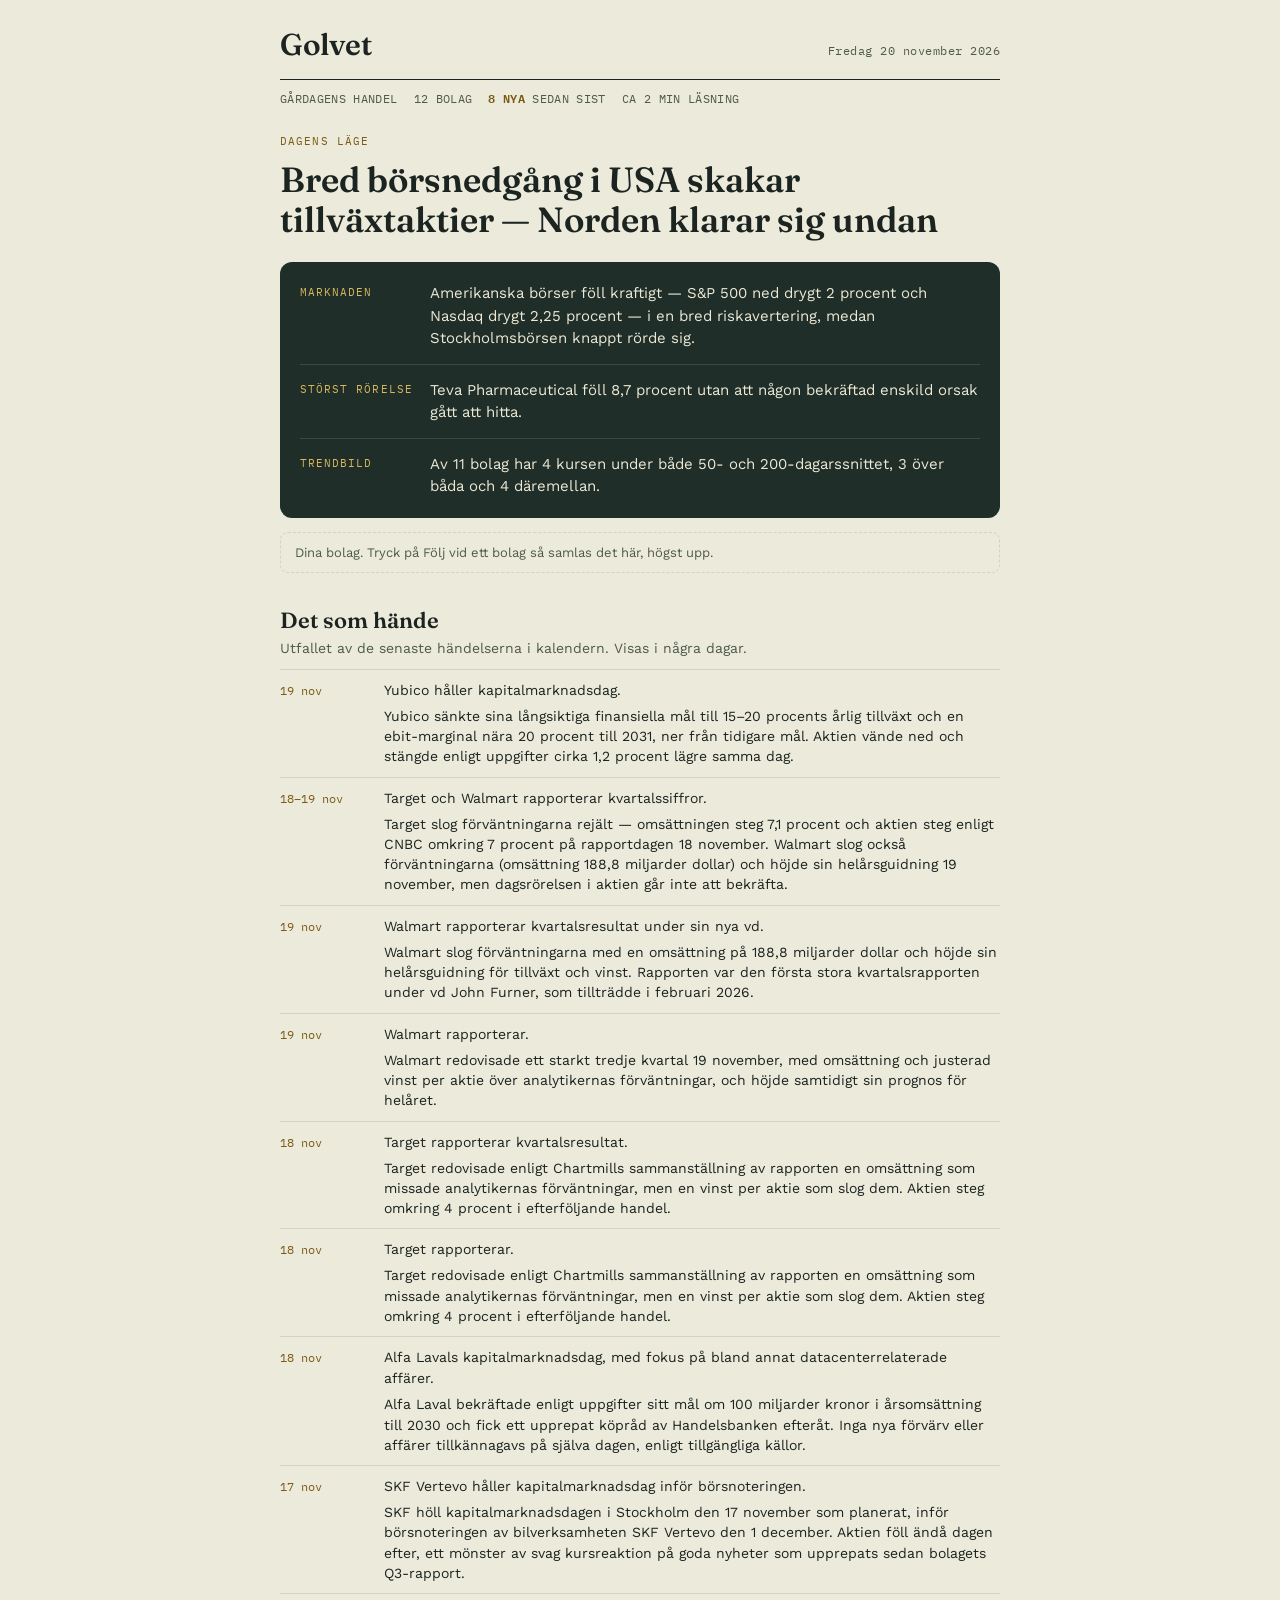
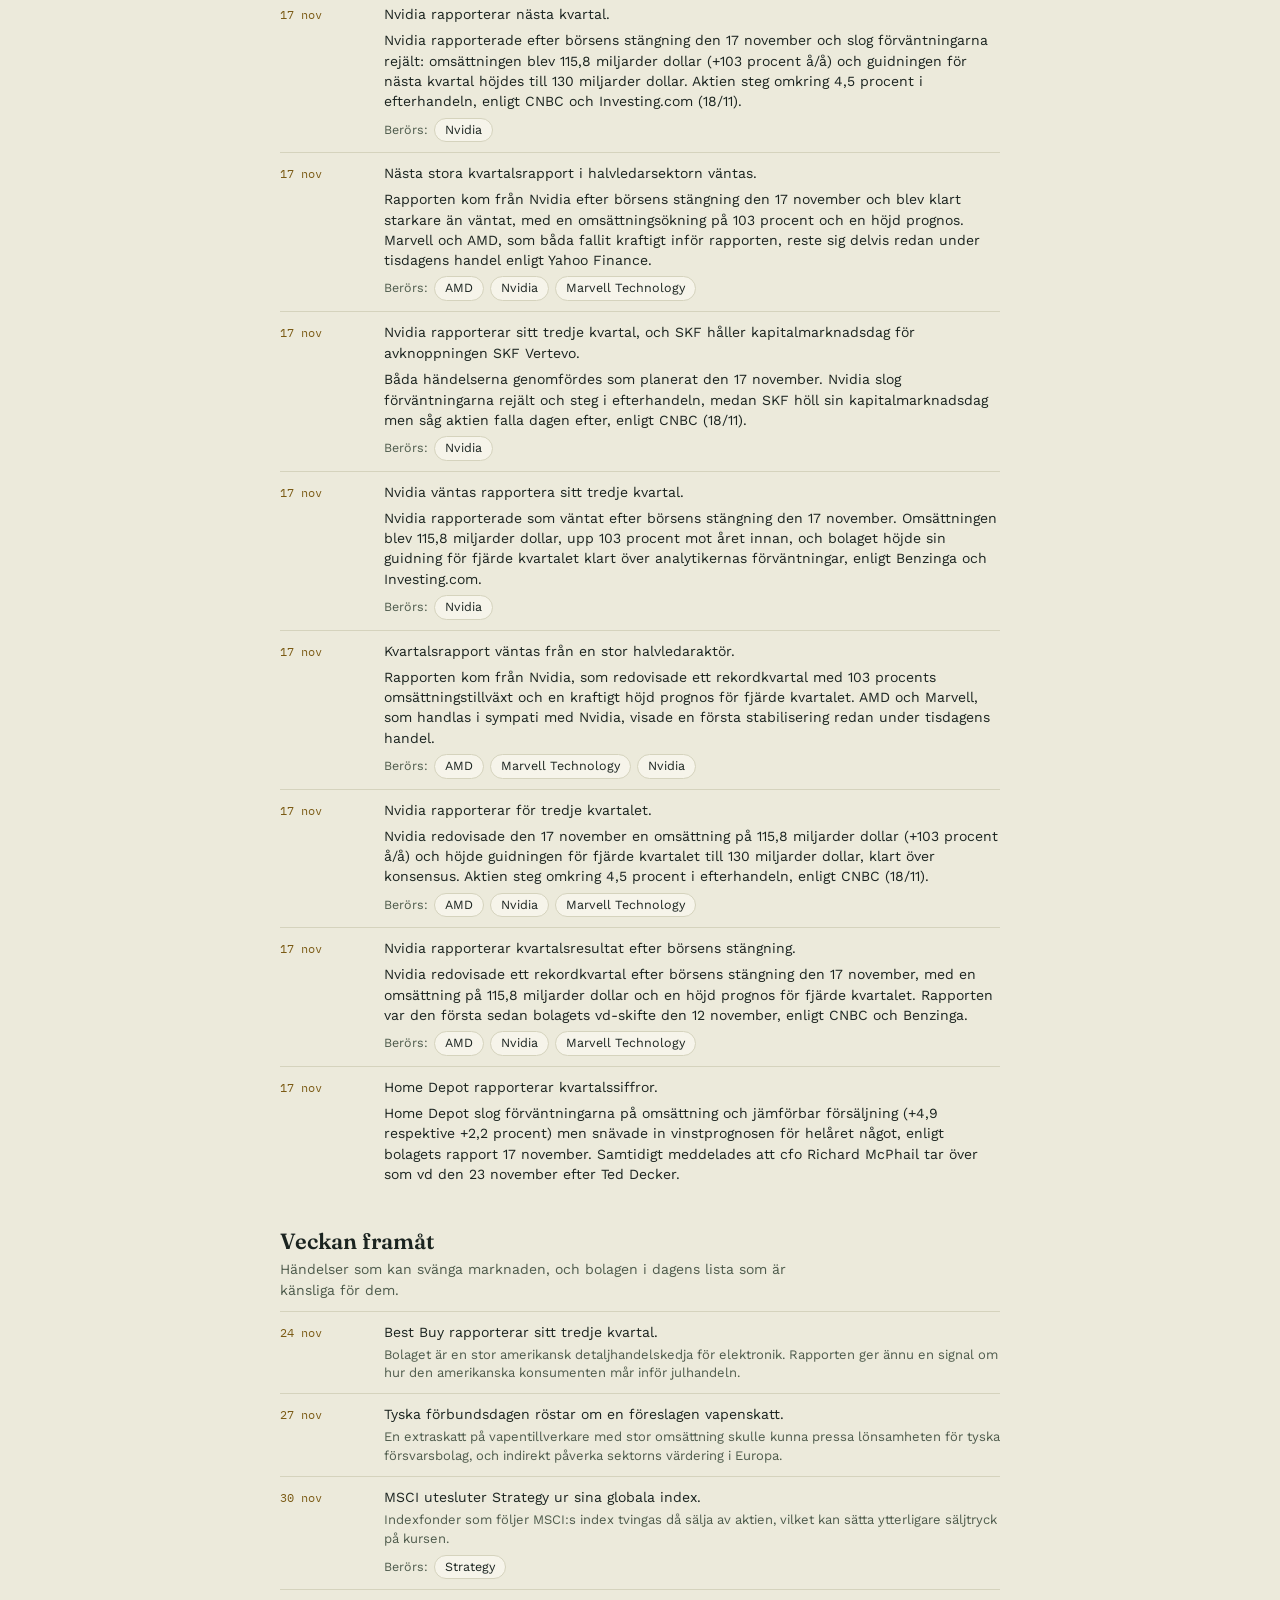
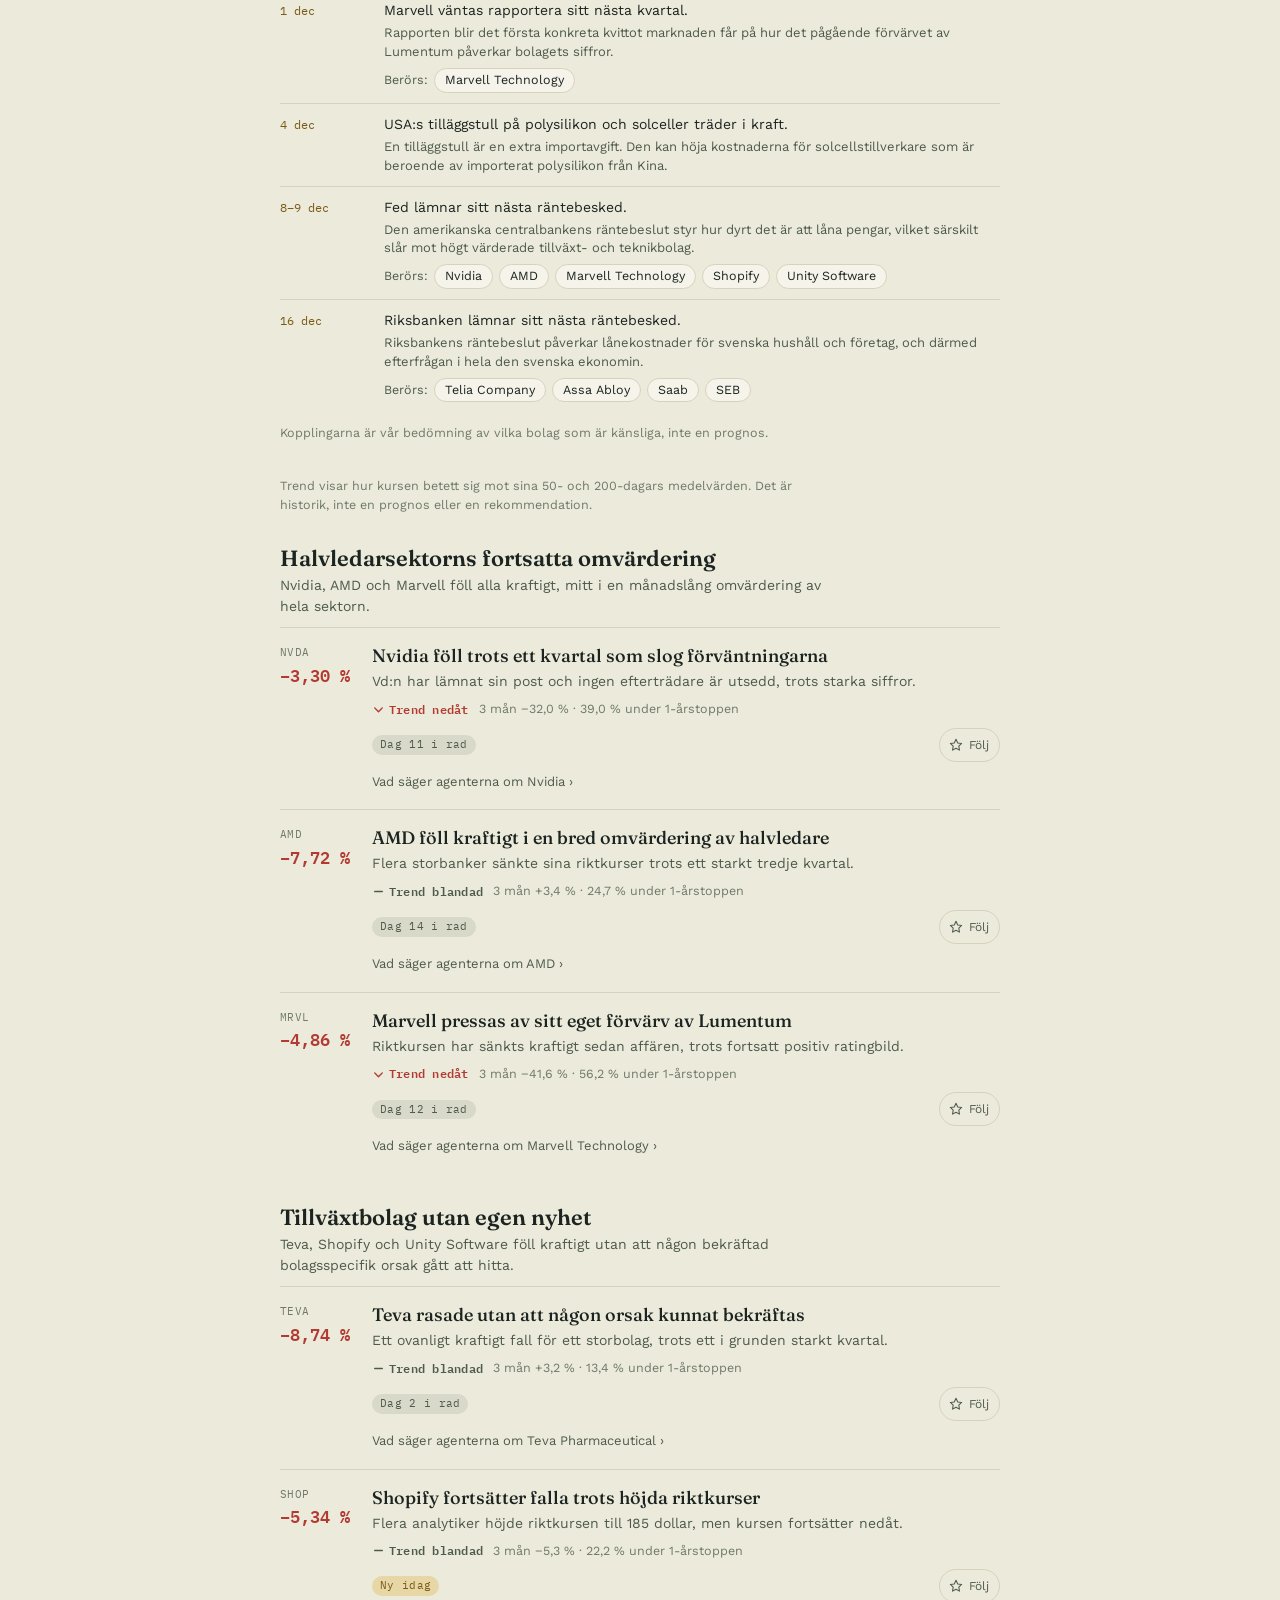
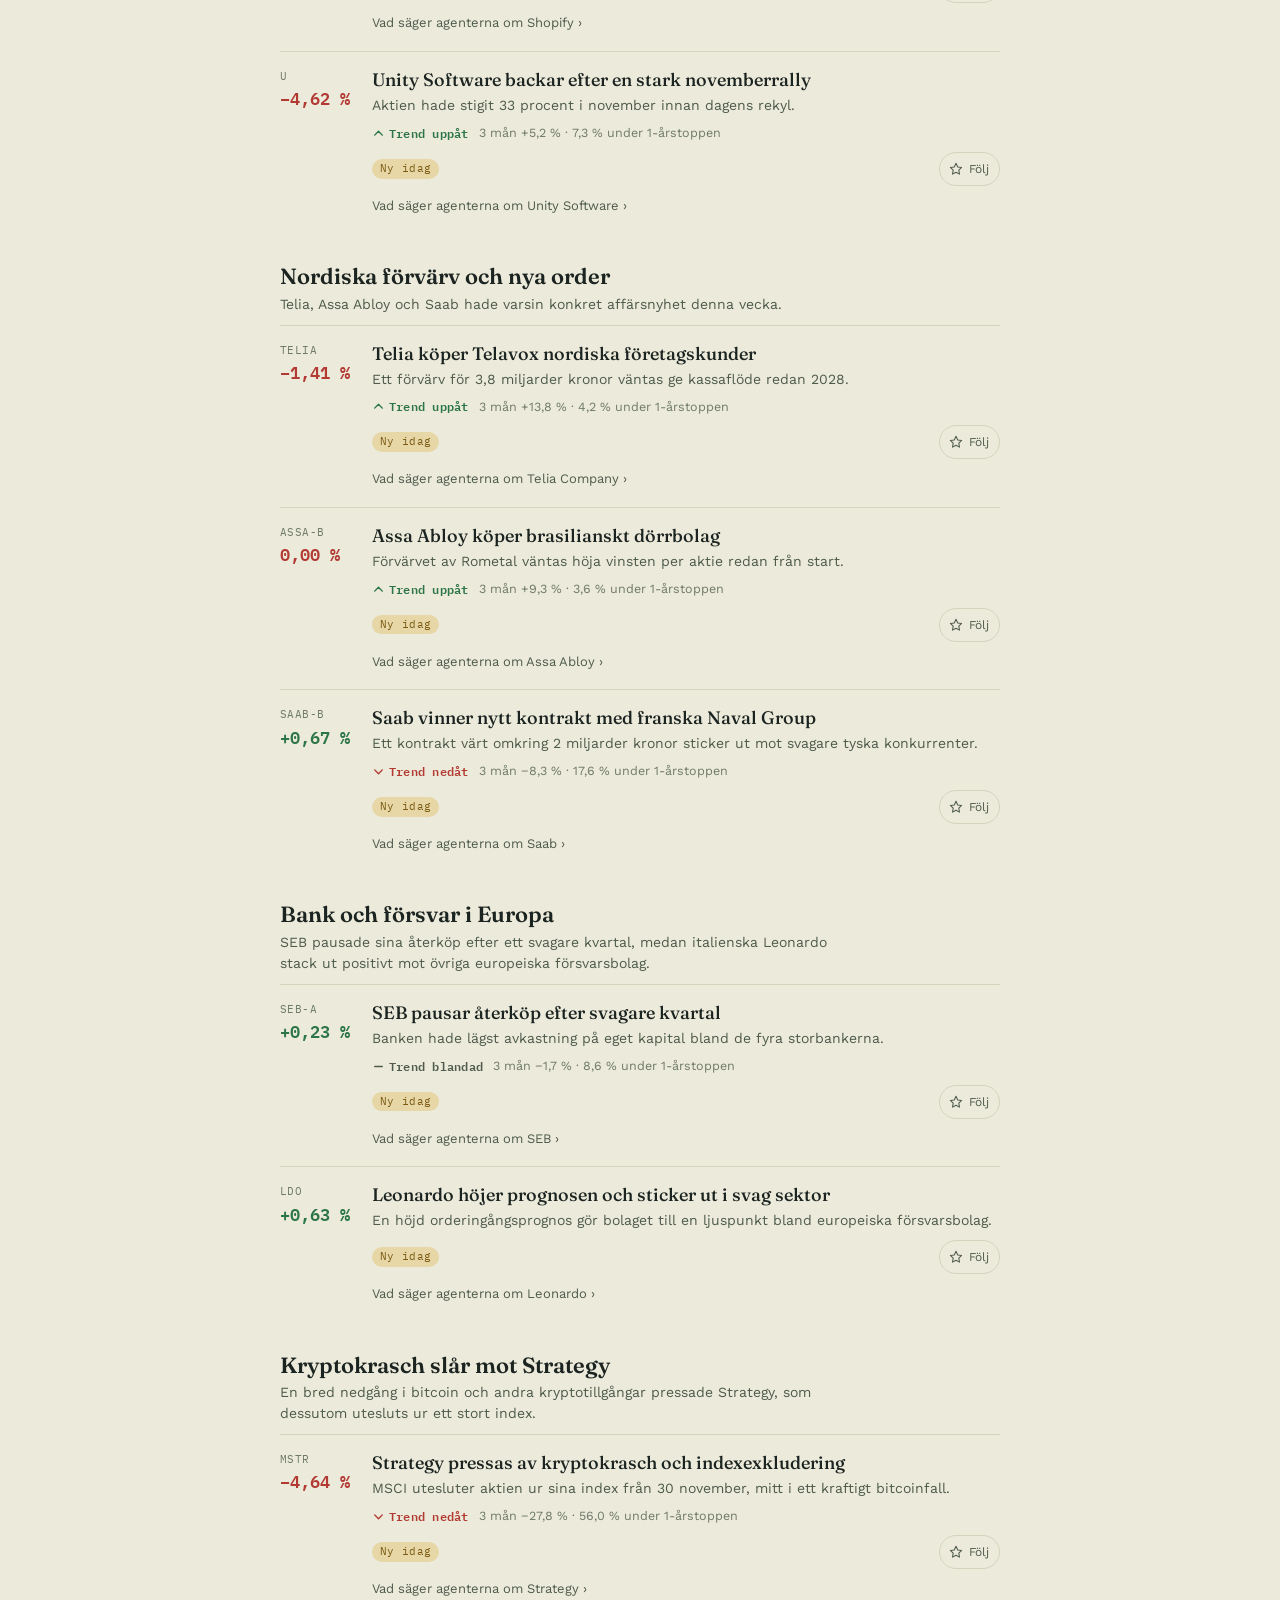
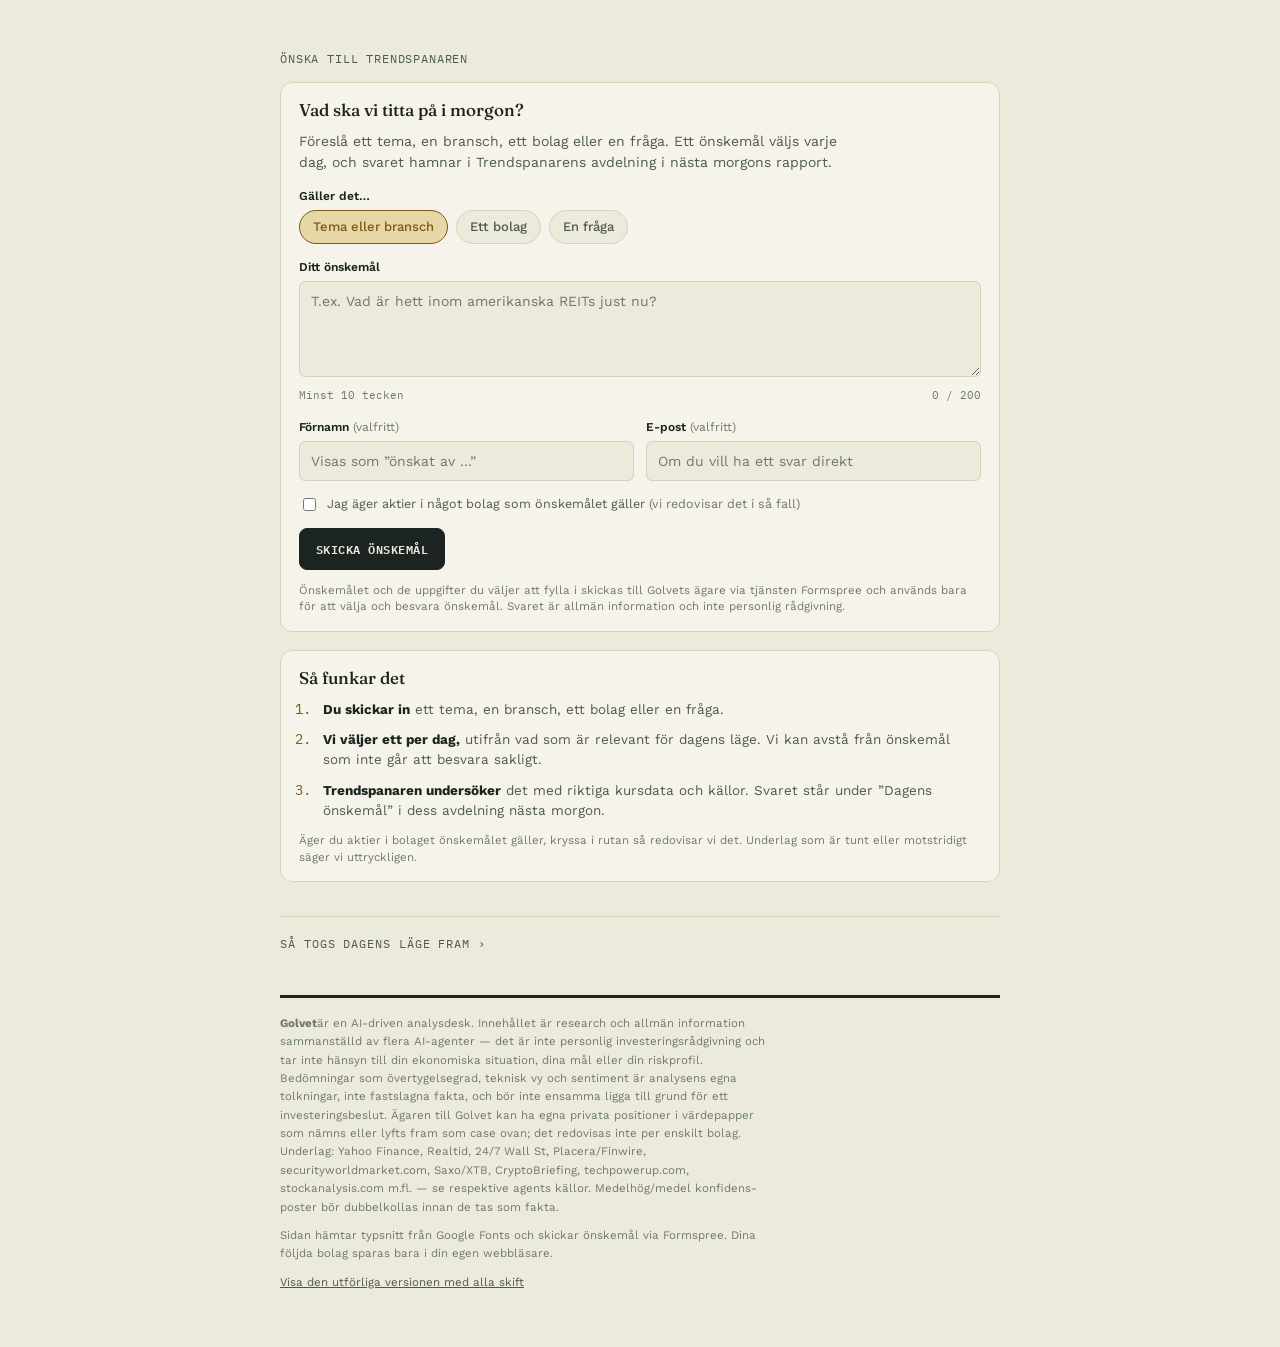
==== commit 185ca365: "Golvet 2026-11-20" ====
--- a/index.html
+++ b/index.html
@@ -1,4 +1,4 @@
-<!doctype html><html lang="sv"><head><meta charset="utf-8"><meta name="viewport" content="width=device-width,initial-scale=1"><title>Golvet</title><meta name="description" content="Dagens läge på börsen: Detaljhandeln delar marknaden: Target vänder upp, Walmart står still"><link rel="canonical" href="https://golvet.gaidens.se/"><meta property="og:type" content="website"><meta property="og:site_name" content="Golvet"><meta property="og:title" content="Golvet"><meta property="og:description" content="Dagens läge på börsen: Detaljhandeln delar marknaden: Target vänder upp, Walmart står still"><meta property="og:url" content="https://golvet.gaidens.se/"><meta property="og:locale" content="sv_SE"><meta name="twitter:card" content="summary"><link rel="icon" href="data:image/svg+xml,%3Csvg xmlns='http://www.w3.org/2000/svg' viewBox='0 0 100 100'%3E%3Ctext y='.9em' font-size='90'%3E%F0%9F%93%88%3C/text%3E%3C/svg%3E"><link rel="preconnect" href="https://fonts.gstatic.com" crossorigin><link rel="stylesheet" href="https://fonts.googleapis.com/css2?family=Fraunces:opsz,wght@9..144,500;9..144,600&family=Work+Sans:wght@400;500;600&family=IBM+Plex+Mono:wght@400;500;600&display=swap"><style>
+<!doctype html><html lang="sv"><head><meta charset="utf-8"><meta name="viewport" content="width=device-width,initial-scale=1"><title>Golvet</title><meta name="description" content="Dagens läge på börsen: Bred börsnedgång i USA skakar tillväxtaktier — Norden klarar sig undan"><link rel="canonical" href="https://golvet.gaidens.se/"><meta property="og:type" content="website"><meta property="og:site_name" content="Golvet"><meta property="og:title" content="Golvet"><meta property="og:description" content="Dagens läge på börsen: Bred börsnedgång i USA skakar tillväxtaktier — Norden klarar sig undan"><meta property="og:url" content="https://golvet.gaidens.se/"><meta property="og:locale" content="sv_SE"><meta name="twitter:card" content="summary"><link rel="icon" href="data:image/svg+xml,%3Csvg xmlns='http://www.w3.org/2000/svg' viewBox='0 0 100 100'%3E%3Ctext y='.9em' font-size='90'%3E%F0%9F%93%88%3C/text%3E%3C/svg%3E"><link rel="preconnect" href="https://fonts.gstatic.com" crossorigin><link rel="stylesheet" href="https://fonts.googleapis.com/css2?family=Fraunces:opsz,wght@9..144,500;9..144,600&family=Work+Sans:wght@400;500;600&family=IBM+Plex+Mono:wght@400;500;600&display=swap"><style>
 :root{
   --paper:#ECEADB; --surface:#F6F4EA; --ink:#1B2420; --ink-soft:#4E5B4C; --ink-faint:#6F7A69; --line:#D5D3BD;
   --desk:#1F2E28; --desk-ink:#ECE8D6; --glance:#D9B65F;
@@ -205,14 +205,14 @@
 .wish{ margin-top:34px; }
 </style></head><body>
 <div class="page">
-<header><div class="mast"><span class="word">Golvet</span><span class="date">Torsdag 19 november 2026</span></div><div class="edition"><span>Gårdagens handel</span><span>10 bolag</span><span><b>7 nya</b> sedan sist</span><span>ca 1 min läsning</span></div></header>
-<section class="lead"><p class="eyebrow">Dagens läge</p><h1>Detaljhandeln delar marknaden: Target vänder upp, Walmart står still</h1></section>
-<div class="glance"><div class="g"><span class="gl">Marknaden</span><span class="gt">Rapportsäsongen för amerikansk detaljhandel delade bilden — Target vände upp, Walmart stod still. Halvledarsektorns rotation bort från Nvidia fortsatte.</span></div><div class="g"><span class="gl">Störst rörelse</span><span class="gt">AMD steg 5,3 procent och Boliden föll 4,0 procent, utan någon enskild bekräftad nyhet för Bolidens del.</span></div><div class="g"><span class="gl">Trendbild</span><span class="gt">Av 10 bolag har 5 kursen under både 50- och 200-dagarssnittet, 3 över båda och 2 däremellan.</span></div></div>
+<header><div class="mast"><span class="word">Golvet</span><span class="date">Fredag 20 november 2026</span></div><div class="edition"><span>Gårdagens handel</span><span>12 bolag</span><span><b>8 nya</b> sedan sist</span><span>ca 2 min läsning</span></div></header>
+<section class="lead"><p class="eyebrow">Dagens läge</p><h1>Bred börsnedgång i USA skakar tillväxtaktier — Norden klarar sig undan</h1></section>
+<div class="glance"><div class="g"><span class="gl">Marknaden</span><span class="gt">Amerikanska börser föll kraftigt — S&amp;P 500 ned drygt 2 procent och Nasdaq drygt 2,25 procent — i en bred riskavertering, medan Stockholmsbörsen knappt rörde sig.</span></div><div class="g"><span class="gl">Störst rörelse</span><span class="gt">Teva Pharmaceutical föll 8,7 procent utan att någon bekräftad enskild orsak gått att hitta.</span></div><div class="g"><span class="gl">Trendbild</span><span class="gt">Av 11 bolag har 4 kursen under både 50- och 200-dagarssnittet, 3 över båda och 4 däremellan.</span></div></div>
 <div class="mine" id="mine"></div>
-<section class="week"><h2>Det som hände</h2><p class="gsum">Utfallet av de senaste händelserna i kalendern. Visas i några dagar.</p><ul class="cal"><li><span class="cd">18 nov</span><div><span>Target rapporterar kvartalsresultat.</span><p class="cx out">Target redovisade enligt Chartmills sammanställning av rapporten en omsättning som missade analytikernas förväntningar, men en vinst per aktie som slog dem. Aktien steg omkring 4 procent i efterföljande handel.</p></div></li><li><span class="cd">18 nov</span><div><span>Target rapporterar.</span><p class="cx out">Target redovisade enligt Chartmills sammanställning av rapporten en omsättning som missade analytikernas förväntningar, men en vinst per aktie som slog dem. Aktien steg omkring 4 procent i efterföljande handel.</p></div></li><li><span class="cd">17 nov</span><div><span>SKF Vertevo håller kapitalmarknadsdag inför börsnoteringen.</span><p class="cx out">SKF höll kapitalmarknadsdagen i Stockholm den 17 november som planerat, inför börsnoteringen av bilverksamheten SKF Vertevo den 1 december. Aktien föll ändå dagen efter, ett mönster av svag kursreaktion på goda nyheter som upprepats sedan bolagets Q3-rapport.</p></div></li><li><span class="cd">17 nov</span><div><span>Nvidia rapporterar nästa kvartal.</span><p class="cx out">Nvidia rapporterade efter börsens stängning den 17 november och slog förväntningarna rejält: omsättningen blev 115,8 miljarder dollar (+103 procent å/å) och guidningen för nästa kvartal höjdes till 130 miljarder dollar. Aktien steg omkring 4,5 procent i efterhandeln, enligt CNBC och Investing.com (18/11).</p><div class="berors"><span>Berörs:</span><a class="chip2" href="#c-NVDA">Nvidia</a></div></div></li><li><span class="cd">17 nov</span><div><span>Nästa stora kvartalsrapport i halvledarsektorn väntas.</span><p class="cx out">Rapporten kom från Nvidia efter börsens stängning den 17 november och blev klart starkare än väntat, med en omsättningsökning på 103 procent och en höjd prognos. Marvell och AMD, som båda fallit kraftigt inför rapporten, reste sig delvis redan under tisdagens handel enligt Yahoo Finance.</p><div class="berors"><span>Berörs:</span><a class="chip2" href="#c-AMD">AMD</a><a class="chip2" href="#c-NVDA">Nvidia</a><a class="chip2" href="#c-MRVL">Marvell Technology</a></div></div></li><li><span class="cd">17 nov</span><div><span>Nvidia rapporterar sitt tredje kvartal, och SKF håller kapitalmarknadsdag för avknoppningen SKF Vertevo.</span><p class="cx out">Båda händelserna genomfördes som planerat den 17 november. Nvidia slog förväntningarna rejält och steg i efterhandeln, medan SKF höll sin kapitalmarknadsdag men såg aktien falla dagen efter, enligt CNBC (18/11).</p><div class="berors"><span>Berörs:</span><a class="chip2" href="#c-NVDA">Nvidia</a></div></div></li><li><span class="cd">17 nov</span><div><span>Nvidia väntas rapportera sitt tredje kvartal.</span><p class="cx out">Nvidia rapporterade som väntat efter börsens stängning den 17 november. Omsättningen blev 115,8 miljarder dollar, upp 103 procent mot året innan, och bolaget höjde sin guidning för fjärde kvartalet klart över analytikernas förväntningar, enligt Benzinga och Investing.com.</p><div class="berors"><span>Berörs:</span><a class="chip2" href="#c-NVDA">Nvidia</a></div></div></li><li><span class="cd">17 nov</span><div><span>Kvartalsrapport väntas från en stor halvledaraktör.</span><p class="cx out">Rapporten kom från Nvidia, som redovisade ett rekordkvartal med 103 procents omsättningstillväxt och en kraftigt höjd prognos för fjärde kvartalet. AMD och Marvell, som handlas i sympati med Nvidia, visade en första stabilisering redan under tisdagens handel.</p><div class="berors"><span>Berörs:</span><a class="chip2" href="#c-AMD">AMD</a><a class="chip2" href="#c-MRVL">Marvell Technology</a><a class="chip2" href="#c-NVDA">Nvidia</a></div></div></li><li><span class="cd">17 nov</span><div><span>Nvidia rapporterar för tredje kvartalet.</span><p class="cx out">Nvidia redovisade den 17 november en omsättning på 115,8 miljarder dollar (+103 procent å/å) och höjde guidningen för fjärde kvartalet till 130 miljarder dollar, klart över konsensus. Aktien steg omkring 4,5 procent i efterhandeln, enligt CNBC (18/11).</p><div class="berors"><span>Berörs:</span><a class="chip2" href="#c-AMD">AMD</a><a class="chip2" href="#c-NVDA">Nvidia</a><a class="chip2" href="#c-MRVL">Marvell Technology</a></div></div></li><li><span class="cd">17 nov</span><div><span>Nvidia rapporterar kvartalsresultat efter börsens stängning.</span><p class="cx out">Nvidia redovisade ett rekordkvartal efter börsens stängning den 17 november, med en omsättning på 115,8 miljarder dollar och en höjd prognos för fjärde kvartalet. Rapporten var den första sedan bolagets vd-skifte den 12 november, enligt CNBC och Benzinga.</p><div class="berors"><span>Berörs:</span><a class="chip2" href="#c-AMD">AMD</a><a class="chip2" href="#c-NVDA">Nvidia</a><a class="chip2" href="#c-MRVL">Marvell Technology</a></div></div></li><li><span class="cd">16 nov</span><div><span>Avstämningsdag för Equinors utdelning.</span><p class="cx out">Avstämningsdagen passerade som planerat den 16 november. Utdelningen betalas ut den 25 november 2026, enligt Equinors tidigare offentliggjorda utdelningsschema.</p></div></li></ul></section>
-<section class="week"><h2>Veckan framåt</h2><p class="gsum">Händelser som kan svänga marknaden, och bolagen i dagens lista som är känsliga för dem.</p><ul class="cal"><li><span class="cd">24 nov</span><div><span>Best Buy rapporterar kvartalssiffror.</span><p class="cx">Elektronikkedjan är ett mått på amerikansk sällanköpshandel inför julhandeln.</p></div></li><li><span class="cd">26 nov</span><div><span>Sista dag med rätt till SKF Vertevo-aktier.</span><p class="cx">Aktieägare som vill få del av utdelningen av bilverksamheten Vertevo måste äga SKF-aktien senast detta datum.</p></div></li><li><span class="cd">27 nov</span><div><span>Tyska förbundsdagen röstar om en föreslagen extraskatt på vapentillverkare.</span><p class="cx">En extra skatt skulle minska vinsterna för stora försvarsbolag som Rheinmetall.</p><div class="berors"><span>Berörs:</span><a class="chip2" href="#c-RHM">Rheinmetall</a></div></div></li><li><span class="cd">1 dec</span><div><span>SKF Vertevo noteras på Nasdaq Stockholm.</span><p class="cx">Bilverksamheten knoppas av från SKF och blir ett eget börsbolag.</p></div></li><li><span class="cd">1 dec</span><div><span>Marvell väntas rapportera sitt kvartal.</span><p class="cx">Rapporten kan ge ett första kvitto på hur Lumentum-affären tas emot av marknaden.</p><div class="berors"><span>Berörs:</span><a class="chip2" href="#c-MRVL">Marvell Technology</a></div></div></li><li><span class="cd">4 dec</span><div><span>USA:s tilläggstull på polysilikon och solceller träder i kraft.</span><p class="cx">Tullen höjer kostnaderna för solenergiutrustning i USA.</p></div></li><li><span class="cd">8–9 dec</span><div><span>Fed lämnar räntebesked.</span><p class="cx">USA:s centralbank beslutar om styrräntan, som påverkar lånekostnader och börsvärderingar globalt.</p></div></li></ul><p class="legend">Kopplingarna är vår bedömning av vilka bolag som är känsliga, inte en prognos.</p></section>
+<section class="week"><h2>Det som hände</h2><p class="gsum">Utfallet av de senaste händelserna i kalendern. Visas i några dagar.</p><ul class="cal"><li><span class="cd">19 nov</span><div><span>Yubico håller kapitalmarknadsdag.</span><p class="cx out">Yubico sänkte sina långsiktiga finansiella mål till 15–20 procents årlig tillväxt och en ebit-marginal nära 20 procent till 2031, ner från tidigare mål. Aktien vände ned och stängde enligt uppgifter cirka 1,2 procent lägre samma dag.</p></div></li><li><span class="cd">18–19 nov</span><div><span>Target och Walmart rapporterar kvartalssiffror.</span><p class="cx out">Target slog förväntningarna rejält — omsättningen steg 7,1 procent och aktien steg enligt CNBC omkring 7 procent på rapportdagen 18 november. Walmart slog också förväntningarna (omsättning 188,8 miljarder dollar) och höjde sin helårsguidning 19 november, men dagsrörelsen i aktien går inte att bekräfta.</p></div></li><li><span class="cd">19 nov</span><div><span>Walmart rapporterar kvartalsresultat under sin nya vd.</span><p class="cx out">Walmart slog förväntningarna med en omsättning på 188,8 miljarder dollar och höjde sin helårsguidning för tillväxt och vinst. Rapporten var den första stora kvartalsrapporten under vd John Furner, som tillträdde i februari 2026.</p></div></li><li><span class="cd">19 nov</span><div><span>Walmart rapporterar.</span><p class="cx out">Walmart redovisade ett starkt tredje kvartal 19 november, med omsättning och justerad vinst per aktie över analytikernas förväntningar, och höjde samtidigt sin prognos för helåret.</p></div></li><li><span class="cd">18 nov</span><div><span>Target rapporterar kvartalsresultat.</span><p class="cx out">Target redovisade enligt Chartmills sammanställning av rapporten en omsättning som missade analytikernas förväntningar, men en vinst per aktie som slog dem. Aktien steg omkring 4 procent i efterföljande handel.</p></div></li><li><span class="cd">18 nov</span><div><span>Target rapporterar.</span><p class="cx out">Target redovisade enligt Chartmills sammanställning av rapporten en omsättning som missade analytikernas förväntningar, men en vinst per aktie som slog dem. Aktien steg omkring 4 procent i efterföljande handel.</p></div></li><li><span class="cd">18 nov</span><div><span>Alfa Lavals kapitalmarknadsdag, med fokus på bland annat datacenterrelaterade affärer.</span><p class="cx out">Alfa Laval bekräftade enligt uppgifter sitt mål om 100 miljarder kronor i årsomsättning till 2030 och fick ett upprepat köpråd av Handelsbanken efteråt. Inga nya förvärv eller affärer tillkännagavs på själva dagen, enligt tillgängliga källor.</p></div></li><li><span class="cd">17 nov</span><div><span>SKF Vertevo håller kapitalmarknadsdag inför börsnoteringen.</span><p class="cx out">SKF höll kapitalmarknadsdagen i Stockholm den 17 november som planerat, inför börsnoteringen av bilverksamheten SKF Vertevo den 1 december. Aktien föll ändå dagen efter, ett mönster av svag kursreaktion på goda nyheter som upprepats sedan bolagets Q3-rapport.</p></div></li><li><span class="cd">17 nov</span><div><span>Nvidia rapporterar nästa kvartal.</span><p class="cx out">Nvidia rapporterade efter börsens stängning den 17 november och slog förväntningarna rejält: omsättningen blev 115,8 miljarder dollar (+103 procent å/å) och guidningen för nästa kvartal höjdes till 130 miljarder dollar. Aktien steg omkring 4,5 procent i efterhandeln, enligt CNBC och Investing.com (18/11).</p><div class="berors"><span>Berörs:</span><a class="chip2" href="#c-NVDA">Nvidia</a></div></div></li><li><span class="cd">17 nov</span><div><span>Nästa stora kvartalsrapport i halvledarsektorn väntas.</span><p class="cx out">Rapporten kom från Nvidia efter börsens stängning den 17 november och blev klart starkare än väntat, med en omsättningsökning på 103 procent och en höjd prognos. Marvell och AMD, som båda fallit kraftigt inför rapporten, reste sig delvis redan under tisdagens handel enligt Yahoo Finance.</p><div class="berors"><span>Berörs:</span><a class="chip2" href="#c-AMD">AMD</a><a class="chip2" href="#c-NVDA">Nvidia</a><a class="chip2" href="#c-MRVL">Marvell Technology</a></div></div></li><li><span class="cd">17 nov</span><div><span>Nvidia rapporterar sitt tredje kvartal, och SKF håller kapitalmarknadsdag för avknoppningen SKF Vertevo.</span><p class="cx out">Båda händelserna genomfördes som planerat den 17 november. Nvidia slog förväntningarna rejält och steg i efterhandeln, medan SKF höll sin kapitalmarknadsdag men såg aktien falla dagen efter, enligt CNBC (18/11).</p><div class="berors"><span>Berörs:</span><a class="chip2" href="#c-NVDA">Nvidia</a></div></div></li><li><span class="cd">17 nov</span><div><span>Nvidia väntas rapportera sitt tredje kvartal.</span><p class="cx out">Nvidia rapporterade som väntat efter börsens stängning den 17 november. Omsättningen blev 115,8 miljarder dollar, upp 103 procent mot året innan, och bolaget höjde sin guidning för fjärde kvartalet klart över analytikernas förväntningar, enligt Benzinga och Investing.com.</p><div class="berors"><span>Berörs:</span><a class="chip2" href="#c-NVDA">Nvidia</a></div></div></li><li><span class="cd">17 nov</span><div><span>Kvartalsrapport väntas från en stor halvledaraktör.</span><p class="cx out">Rapporten kom från Nvidia, som redovisade ett rekordkvartal med 103 procents omsättningstillväxt och en kraftigt höjd prognos för fjärde kvartalet. AMD och Marvell, som handlas i sympati med Nvidia, visade en första stabilisering redan under tisdagens handel.</p><div class="berors"><span>Berörs:</span><a class="chip2" href="#c-AMD">AMD</a><a class="chip2" href="#c-MRVL">Marvell Technology</a><a class="chip2" href="#c-NVDA">Nvidia</a></div></div></li><li><span class="cd">17 nov</span><div><span>Nvidia rapporterar för tredje kvartalet.</span><p class="cx out">Nvidia redovisade den 17 november en omsättning på 115,8 miljarder dollar (+103 procent å/å) och höjde guidningen för fjärde kvartalet till 130 miljarder dollar, klart över konsensus. Aktien steg omkring 4,5 procent i efterhandeln, enligt CNBC (18/11).</p><div class="berors"><span>Berörs:</span><a class="chip2" href="#c-AMD">AMD</a><a class="chip2" href="#c-NVDA">Nvidia</a><a class="chip2" href="#c-MRVL">Marvell Technology</a></div></div></li><li><span class="cd">17 nov</span><div><span>Nvidia rapporterar kvartalsresultat efter börsens stängning.</span><p class="cx out">Nvidia redovisade ett rekordkvartal efter börsens stängning den 17 november, med en omsättning på 115,8 miljarder dollar och en höjd prognos för fjärde kvartalet. Rapporten var den första sedan bolagets vd-skifte den 12 november, enligt CNBC och Benzinga.</p><div class="berors"><span>Berörs:</span><a class="chip2" href="#c-AMD">AMD</a><a class="chip2" href="#c-NVDA">Nvidia</a><a class="chip2" href="#c-MRVL">Marvell Technology</a></div></div></li><li><span class="cd">17 nov</span><div><span>Home Depot rapporterar kvartalssiffror.</span><p class="cx out">Home Depot slog förväntningarna på omsättning och jämförbar försäljning (+4,9 respektive +2,2 procent) men snävade in vinstprognosen för helåret något, enligt bolagets rapport 17 november. Samtidigt meddelades att cfo Richard McPhail tar över som vd den 23 november efter Ted Decker.</p></div></li></ul></section>
+<section class="week"><h2>Veckan framåt</h2><p class="gsum">Händelser som kan svänga marknaden, och bolagen i dagens lista som är känsliga för dem.</p><ul class="cal"><li><span class="cd">24 nov</span><div><span>Best Buy rapporterar sitt tredje kvartal.</span><p class="cx">Bolaget är en stor amerikansk detaljhandelskedja för elektronik. Rapporten ger ännu en signal om hur den amerikanska konsumenten mår inför julhandeln.</p></div></li><li><span class="cd">27 nov</span><div><span>Tyska förbundsdagen röstar om en föreslagen vapenskatt.</span><p class="cx">En extraskatt på vapentillverkare med stor omsättning skulle kunna pressa lönsamheten för tyska försvarsbolag, och indirekt påverka sektorns värdering i Europa.</p></div></li><li><span class="cd">30 nov</span><div><span>MSCI utesluter Strategy ur sina globala index.</span><p class="cx">Indexfonder som följer MSCI:s index tvingas då sälja av aktien, vilket kan sätta ytterligare säljtryck på kursen.</p><div class="berors"><span>Berörs:</span><a class="chip2" href="#c-MSTR">Strategy</a></div></div></li><li><span class="cd">1 dec</span><div><span>Marvell väntas rapportera sitt nästa kvartal.</span><p class="cx">Rapporten blir det första konkreta kvittot marknaden får på hur det pågående förvärvet av Lumentum påverkar bolagets siffror.</p><div class="berors"><span>Berörs:</span><a class="chip2" href="#c-MRVL">Marvell Technology</a></div></div></li><li><span class="cd">4 dec</span><div><span>USA:s tilläggstull på polysilikon och solceller träder i kraft.</span><p class="cx">En tilläggstull är en extra importavgift. Den kan höja kostnaderna för solcellstillverkare som är beroende av importerat polysilikon från Kina.</p></div></li><li><span class="cd">8–9 dec</span><div><span>Fed lämnar sitt nästa räntebesked.</span><p class="cx">Den amerikanska centralbankens räntebeslut styr hur dyrt det är att låna pengar, vilket särskilt slår mot högt värderade tillväxt- och teknikbolag.</p><div class="berors"><span>Berörs:</span><a class="chip2" href="#c-NVDA">Nvidia</a><a class="chip2" href="#c-AMD">AMD</a><a class="chip2" href="#c-MRVL">Marvell Technology</a><a class="chip2" href="#c-SHOP">Shopify</a><a class="chip2" href="#c-U">Unity Software</a></div></div></li><li><span class="cd">16 dec</span><div><span>Riksbanken lämnar sitt nästa räntebesked.</span><p class="cx">Riksbankens räntebeslut påverkar lånekostnader för svenska hushåll och företag, och därmed efterfrågan i hela den svenska ekonomin.</p><div class="berors"><span>Berörs:</span><a class="chip2" href="#c-TELIA">Telia Company</a><a class="chip2" href="#c-ASSA-B">Assa Abloy</a><a class="chip2" href="#c-SAAB-B">Saab</a><a class="chip2" href="#c-SEB-A">SEB</a></div></div></li></ul><p class="legend">Kopplingarna är vår bedömning av vilka bolag som är känsliga, inte en prognos.</p></section>
 <p class="legend" style="margin-top:34px">Trend visar hur kursen betett sig mot sina 50- och 200-dagars medelvärden. Det är historik, inte en prognos eller en rekommendation.</p>
-<section class="group"><h2>Rapportsäsongen för amerikansk detaljhandel</h2><p class="gsum">Target vände upp efter gårdagens rapport, medan Walmart knappt rörde sig efter sin egen.</p><ul class="rows"><li class="row" id="c-TGT" data-t="TGT" data-mv="+4,01 %" data-co="Target"><div class="num"><span class="tick">TGT</span><span class="move up">+4,01 %</span></div><div class="body"><h3>Target vänder upp efter veckans rapport</h3><p class="why">Aktien steg omkring 4 procent dagen efter rapporten.</p><div class="trend"><span class="tl up"><svg viewBox="0 0 24 24" width="13" height="13" aria-hidden="true"><path d="M5 15l7-7 7 7"/></svg>Trend uppåt</span><span class="tm">3 mån +4,9 % · 2,3 % under 1-årstoppen</span></div><div class="tags"><span class="tag new">Ny idag</span><button class="follow" type="button" aria-pressed="false" aria-label="Följ Target"><svg viewBox="0 0 24 24" width="16" height="16" aria-hidden="true"><path d="M12 3.5l2.6 5.4 5.9.8-4.3 4.1 1 5.9L12 16.9l-5.2 2.8 1-5.9-4.3-4.1 5.9-.8z" stroke-width="1.6" stroke-linejoin="round"/></svg><span>Följ</span></button></div><details><summary>Vad säger agenterna om Target</summary><div class="det"><div class="agents"><div class="ag"><span class="al">Bolag och analytiker</span><span class="at">Target redovisade enligt uppgifter en omsättning som missade förväntningarna men en vinst per aktie som slog dem.</span></div><div class="ag"><span class="al">Sentiment</span><span class="at">Positivt efter rapporten, men med reservation kring de exakta detaljerna. —</span></div><div class="ag"><span class="al">Riskgranskare</span><span class="at"><b>Bull:</b> en kraftig rekyl på hög volym tyder på att marknaden gillade något i rapporten. <b>Bear:</b> utan fullt bekräftade siffror är det svårt att veta om uppgången är välgrundad.</span></div><div class="ag"><span class="al">Omvärld</span><span class="at">Amerikansk rapportsäsong för detaljhandeln pågår för fullt denna vecka.</span></div></div><p><b>Så rörde sig aktien.</b> Target steg 4,01 procent till 165,93 dollar (dagsintervall 159,95–171,91 dollar, volym 12 208 131 aktier), en rekyl efter att bolaget rapporterade sitt tredje kvartal i veckans amerikanska rapportsäsong för detaljhandeln.</p><p><b>Trend.</b> Pris 165,93, 50-dagars medelvärde 156,39, 200-dagars 137,52. Över båda räknas som uppåt, under båda som nedåt. Det beskriver hur kursen betett sig, inte en prognos.</p><p class="src">Påverkan: Positiv. Källa: Yahoo Finance; rapportsiffror ej oberoende bekräftade mot primärkälla.</p></div></details></div></li><li class="row" id="c-WMT" data-t="WMT" data-mv="−0,13 %" data-co="Walmart"><div class="num"><span class="tick">WMT</span><span class="move down">−0,13 %</span></div><div class="body"><h3>Walmart står still trots dagens rapport</h3><p class="why">Ingen tydlig kursreaktion efter resultatkonferensen i morse.</p><div class="trend"><span class="tl up"><svg viewBox="0 0 24 24" width="13" height="13" aria-hidden="true"><path d="M5 15l7-7 7 7"/></svg>Trend uppåt</span><span class="tm">3 mån +22,7 % · 5,1 % under 1-årstoppen</span></div><div class="tags"><span class="tag new">Ny idag</span><button class="follow" type="button" aria-pressed="false" aria-label="Följ Walmart"><svg viewBox="0 0 24 24" width="16" height="16" aria-hidden="true"><path d="M12 3.5l2.6 5.4 5.9.8-4.3 4.1 1 5.9L12 16.9l-5.2 2.8 1-5.9-4.3-4.1 5.9-.8z" stroke-width="1.6" stroke-linejoin="round"/></svg><span>Följ</span></button></div><details><summary>Vad säger agenterna om Walmart</summary><div class="det"><div class="agents"><div class="ag"><span class="al">Bolag och analytiker</span><span class="at">Walmart höll sin resultatkonferens för tredje kvartalet samma dag, utan att det syntes tydligt i aktien.</span></div><div class="ag"><span class="al">Sentiment</span><span class="at">Avvaktande — ingen tydlig reaktion trots dagens rapport. —</span></div><div class="ag"><span class="al">Riskgranskare</span><span class="at"><b>Bull:</b> ingen reaktion kan betyda att bolaget levererade i linje med redan höga förväntningar. <b>Bear:</b> det kan också betyda att marknaden väntar på fler detaljer innan den reagerar.</span></div><div class="ag"><span class="al">Omvärld</span><span class="at">Walmart höjde sin helårsprognos tidigare i år, vilket gjort det svårare att överraska positivt.</span></div></div><p><b>Så rörde sig aktien.</b> Walmart var i stort sett oförändrat, -0,13 procent till 127,36 dollar (dagsintervall 125,07–127,76 dollar, volym 27 868 947 aktier), sedan bolaget höll sin resultatkonferens för tredje kvartalet tidigt i morse.</p><p><b>Trend.</b> Pris 127,36, 50-dagars medelvärde 115,82, 200-dagars 119,00. Över båda räknas som uppåt, under båda som nedåt. Det beskriver hur kursen betett sig, inte en prognos.</p><p class="src">Påverkan: Blandad. Källa: Finviz, Yahoo Finance; rapportsiffror ej oberoende bekräftade mot primärkälla.</p></div></details></div></li></ul></section><section class="group"><h2>Halvledarrotationen efter Nvidias vd-skifte</h2><p class="gsum">En vecka efter ledarskiftet fortsätter kapital flytta mellan de stora halvledarbolagen.</p><ul class="rows"><li class="row" id="c-NVDA" data-t="NVDA" data-mv="−2,90 %" data-co="Nvidia"><div class="num"><span class="tick">NVDA</span><span class="move down">−2,90 %</span></div><div class="body"><h3>Nvidia fortsätter falla en vecka efter vd-skiftet</h3><p class="why">Analytiker har sänkt riktkurserna kraftigt sedan ledarskiftet den 12 november.</p><div class="trend"><span class="tl down"><svg viewBox="0 0 24 24" width="13" height="13" aria-hidden="true"><path d="M5 9l7 7 7-7"/></svg>Trend nedåt</span><span class="tm">3 mån −30,4 % · 36,9 % under 1-årstoppen</span></div><div class="tags"><span class="tag">Dag 10 i rad</span><button class="follow" type="button" aria-pressed="false" aria-label="Följ Nvidia"><svg viewBox="0 0 24 24" width="16" height="16" aria-hidden="true"><path d="M12 3.5l2.6 5.4 5.9.8-4.3 4.1 1 5.9L12 16.9l-5.2 2.8 1-5.9-4.3-4.1 5.9-.8z" stroke-width="1.6" stroke-linejoin="round"/></svg><span>Följ</span></button></div><details><summary>Vad säger agenterna om Nvidia</summary><div class="det"><div class="agents"><div class="ag"><span class="al">Bolag och analytiker</span><span class="at">Flera stora analyshus har sänkt sina riktkurser för Nvidia sedan vd-skiftet, men behåller i flera fall ändå köprekommendationer.</span></div><div class="ag"><span class="al">Sentiment</span><span class="at">Splittrat — oro för ledarskapsvakuumet väger mot fortsatt tro på efterfrågan. —</span></div><div class="ag"><span class="al">Riskgranskare</span><span class="at"><b>Bull:</b> de sänkta riktkurserna kan redan spegla det nya läget, vilket begränsar ytterligare nedsida. <b>Bear:</b> utan en utsedd permanent vd kan osäkerheten fortsätta dämpa aktien i veckor framöver.</span></div><div class="ag"><span class="al">Omvärld</span><span class="at">Nvidias styrelse söker fortfarande en permanent vd efter att Jensen Huang avgick den 12 november 2026.</span></div></div><p><b>Så rörde sig aktien.</b> Nvidia föll 2,90 procent till 150,96 dollar (dagsintervall 150,40–159,70 dollar, volym 343 007 056 aktier), och fortsätter därmed glida nedåt en vecka efter vd-skiftet den 12 november, då Jensen Huang lämnade posten efter 33 år och finanschef Colette Kress tog över som tillförordnad vd.</p><p><b>Trend.</b> Pris 150,96, 50-dagars medelvärde 210,30, 200-dagars 203,72. Över båda räknas som uppåt, under båda som nedåt. Det beskriver hur kursen betett sig, inte en prognos.</p><p class="src">Påverkan: Blandad. Källa: Nvidia Investor Relations/GlobeNewswire (12/11), Benzinga, Axios, Yahoo Finance.</p></div></details></div></li><li class="row" id="c-AMD" data-t="AMD" data-mv="+5,31 %" data-co="AMD"><div class="num"><span class="tick">AMD</span><span class="move up">+5,31 %</span></div><div class="body"><h3>AMD fortsätter stiga i halvledarsektorns rotation</h3><p class="why">Ingen egen nyhet bekräftades för dagens uppgång på drygt 5 procent.</p><div class="trend"><span class="tl mid"><svg viewBox="0 0 24 24" width="13" height="13" aria-hidden="true"><path d="M5 12h14"/></svg>Trend blandad</span><span class="tm">3 mån +12,9 % · 18,4 % under 1-årstoppen</span></div><div class="tags"><span class="tag">Dag 13 i rad</span><button class="follow" type="button" aria-pressed="false" aria-label="Följ AMD"><svg viewBox="0 0 24 24" width="16" height="16" aria-hidden="true"><path d="M12 3.5l2.6 5.4 5.9.8-4.3 4.1 1 5.9L12 16.9l-5.2 2.8 1-5.9-4.3-4.1 5.9-.8z" stroke-width="1.6" stroke-linejoin="round"/></svg><span>Följ</span></button></div><details><summary>Vad säger agenterna om AMD</summary><div class="det"><div class="agents"><div class="ag"><span class="al">Bolag och analytiker</span><span class="at">AMD har gynnats i flera etapper av oron kring konkurrenten Nvidias ledarskifte.</span></div><div class="ag"><span class="al">Sentiment</span><span class="at">Positivt, i linje med flera veckors rotation inom sektorn. —</span></div><div class="ag"><span class="al">Riskgranskare</span><span class="at"><b>Bull:</b> rotationen bort från Nvidia har varit stabil i flera veckor och kan fortsätta. <b>Bear:</b> utan egen bolagsnyhet är uppgången sårbar om sektorsentimentet vänder.</span></div><div class="ag"><span class="al">Omvärld</span><span class="at">Oppenheimer höjde sin riktkurs för AMD till 600 dollar den 9 november 2026.</span></div></div><p><b>Så rörde sig aktien.</b> AMD steg 5,31 procent till 530,14 dollar (dagsintervall 495,20–532,17 dollar, volym 33 451 755 aktier), och fortsätter därmed novembers kraftiga uppgång — bolaget har stigit i flera etapper sedan Oppenheimer höjde riktkursen till 600 dollar den 9 november och har gynnats ytterligare av oron kring Nvidias ledarskifte.</p><p><b>Trend.</b> Pris 530,14, 50-dagars medelvärde 555,22, 200-dagars 427,18. Över båda räknas som uppåt, under båda som nedåt. Det beskriver hur kursen betett sig, inte en prognos.</p><p class="src">Påverkan: Positiv. Källa: Yahoo Finance, Oppenheimer (9/11), Heygotrade.</p></div></details></div></li><li class="row" id="c-MRVL" data-t="MRVL" data-mv="−2,15 %" data-co="Marvell Technology"><div class="num"><span class="tick">MRVL</span><span class="move down">−2,15 %</span></div><div class="body"><h3>Marvell faller vidare i skuggan av Lumentum-affären</h3><p class="why">Flera analyshus har sänkt riktkursen efter det aktiefinansierade samgåendet.</p><div class="trend"><span class="tl down"><svg viewBox="0 0 24 24" width="13" height="13" aria-hidden="true"><path d="M5 9l7 7 7-7"/></svg>Trend nedåt</span><span class="tm">3 mån −42,0 % · 54,0 % under 1-årstoppen</span></div><div class="tags"><span class="tag">Dag 11 i rad</span><button class="follow" type="button" aria-pressed="false" aria-label="Följ Marvell Technology"><svg viewBox="0 0 24 24" width="16" height="16" aria-hidden="true"><path d="M12 3.5l2.6 5.4 5.9.8-4.3 4.1 1 5.9L12 16.9l-5.2 2.8 1-5.9-4.3-4.1 5.9-.8z" stroke-width="1.6" stroke-linejoin="round"/></svg><span>Följ</span></button></div><details><summary>Vad säger agenterna om Marvell Technology</summary><div class="det"><div class="agents"><div class="ag"><span class="al">Bolag och analytiker</span><span class="at">B. Riley, Cantor Fitzgerald och Wells Fargo sänkte alla sina riktkurser för Marvell kring den 13 november.</span></div><div class="ag"><span class="al">Sentiment</span><span class="at">Negativt — flera analyshus har sänkt riktkursen efter Lumentum-affären. —</span></div><div class="ag"><span class="al">Riskgranskare</span><span class="at"><b>Bull:</b> ett lägre pris kan locka köpare som tror på affären på lång sikt. <b>Bear:</b> affären väntas inte slutföras förrän första halvåret 2028, vilket förlänger osäkerheten.</span></div><div class="ag"><span class="al">Omvärld</span><span class="at">Marvells samgående med Lumentum väntas slutföras först 2028.</span></div></div><p><b>Så rörde sig aktien.</b> Marvell föll 2,15 procent till 145,54 dollar (dagsintervall 142,62–152,234 dollar, volym 19 168 571 aktier), och fortsätter därmed falla sedan flera analyshus sänkte sina riktkurser i samband med det aktiefinansierade samgåendet med Lumentum.</p><p><b>Trend.</b> Pris 145,54, 50-dagars medelvärde 224,32, 200-dagars 188,03. Över båda räknas som uppåt, under båda som nedåt. Det beskriver hur kursen betett sig, inte en prognos.</p><p class="src">Påverkan: Negativ. Källa: 24/7 Wall St, Stockanalysis, Light Reading.</p></div></details></div></li></ul></section><section class="group"><h2>Nordiska bolag med egna rörelser</h2><p class="gsum">Boliden, Nibe och Alfa Laval rörde sig av olika skäl på Stockholmsbörsen.</p><ul class="rows"><li class="row" id="c-BOL" data-t="BOL" data-mv="−3,96 %" data-co="Boliden"><div class="num"><span class="tick">BOL</span><span class="move down">−3,96 %</span></div><div class="body"><h3>Boliden faller med kopparpriset</h3><p class="why">Ingen egen nyhet bekräftades, men kopparpriset är nära femmånaderslägsta.</p><div class="trend"><span class="tl down"><svg viewBox="0 0 24 24" width="13" height="13" aria-hidden="true"><path d="M5 9l7 7 7-7"/></svg>Trend nedåt</span><span class="tm">3 mån −11,0 % · 33,5 % under 1-årstoppen</span></div><div class="tags"><span class="tag new">Ny idag</span><button class="follow" type="button" aria-pressed="false" aria-label="Följ Boliden"><svg viewBox="0 0 24 24" width="16" height="16" aria-hidden="true"><path d="M12 3.5l2.6 5.4 5.9.8-4.3 4.1 1 5.9L12 16.9l-5.2 2.8 1-5.9-4.3-4.1 5.9-.8z" stroke-width="1.6" stroke-linejoin="round"/></svg><span>Följ</span></button></div><details><summary>Vad säger agenterna om Boliden</summary><div class="det"><div class="agents"><div class="ag"><span class="al">Bolag och analytiker</span><span class="at">Boliden saknar väsentliga prissäkringar och är därför direkt exponerat mot metallpriserna.</span></div><div class="ag"><span class="al">Sentiment</span><span class="at">Negativt, i linje med den bredare svagheten i metallpriser. —</span></div><div class="ag"><span class="al">Riskgranskare</span><span class="at"><b>Bull:</b> ett starkt tredje kvartal ger en buffert om metallpriserna vänder upp igen. <b>Bear:</b> utan prissäkringar är aktien fortsatt helt i händerna på råvarumarknaden.</span></div><div class="ag"><span class="al">Omvärld</span><span class="at">Kopparpriset har fallit till en femmånaderslägsta nivå efter stigande lager på LME.</span></div></div><p><b>Så rörde sig aktien.</b> Boliden föll 3,96 procent till 461,20 kronor (dagsintervall 459,00–468,00 kronor, volym 2 949 421 aktier), i linje med att kopparpriset handlas nära en femmånaderslägsta nivå efter stigande lager på LME.</p><p><b>Trend.</b> Pris 480,20, 50-dagars medelvärde 518,13, 200-dagars 546,14. Över båda räknas som uppåt, under båda som nedåt. Det beskriver hur kursen betett sig, inte en prognos.</p><p class="src">Påverkan: Negativ. Källa: Yahoo Finance, Trading Economics; Q3-rapport (29/10).</p></div></details></div></li><li class="row" id="c-NIBE-B" data-t="NIBE-B" data-mv="+1,73 %" data-co="Nibe Industrier"><div class="num"><span class="tick">NIBE-B</span><span class="move up">+1,73 %</span></div><div class="body"><h3>Nibe stiger vidare efter kvartalsrapporten</h3><p class="why">Aktien har stigit sedan rapporten i tisdags.</p><div class="trend"><span class="tl mid"><svg viewBox="0 0 24 24" width="13" height="13" aria-hidden="true"><path d="M5 12h14"/></svg>Trend blandad</span><span class="tm">3 mån +15,1 % · 3,9 % under 1-årstoppen</span></div><div class="tags"><span class="tag new">Ny idag</span><button class="follow" type="button" aria-pressed="false" aria-label="Följ Nibe Industrier"><svg viewBox="0 0 24 24" width="16" height="16" aria-hidden="true"><path d="M12 3.5l2.6 5.4 5.9.8-4.3 4.1 1 5.9L12 16.9l-5.2 2.8 1-5.9-4.3-4.1 5.9-.8z" stroke-width="1.6" stroke-linejoin="round"/></svg><span>Följ</span></button></div><details><summary>Vad säger agenterna om Nibe Industrier</summary><div class="det"><div class="agents"><div class="ag"><span class="al">Bolag och analytiker</span><span class="at">Nibes tredje kvartal togs enligt allt att döma emot väl, i linje med positiva förhandsförväntningar.</span></div><div class="ag"><span class="al">Sentiment</span><span class="at">Positivt — aktien fortsätter stiga två dagar efter rapporten. —</span></div><div class="ag"><span class="al">Riskgranskare</span><span class="at"><b>Bull:</b> uppgången efter rapporten tyder på att marknaden gillade siffrorna. <b>Bear:</b> utan ett bekräftat utfall är det osäkert hur hållbar uppgången är.</span></div><div class="ag"><span class="al">Omvärld</span><span class="at">Pareto höjde sin riktkurs för Nibe till 57 kronor inför rapporten.</span></div></div><p><b>Så rörde sig aktien.</b> Nibe steg 1,73 procent till 45,17 kronor (dagsintervall 44,11–45,17 kronor, volym 7 289 149 aktier), och fortsätter därmed stiga sedan bolaget rapporterade sitt tredje kvartal i tisdags, den 17 november.</p><p><b>Trend.</b> Pris 44,40, 50-dagars medelvärde 44,72, 200-dagars 40,04. Över båda räknas som uppåt, under båda som nedåt. Det beskriver hur kursen betett sig, inte en prognos.</p><p class="src">Påverkan: Positiv. Källa: Yahoo Finance; Pareto, Nordea, SB1 Markets (inför rapport, 11–13/11); utfall ej oberoende bekräftat.</p></div></details></div></li><li class="row" id="c-ALFA" data-t="ALFA" data-mv="−1,46 %" data-co="Alfa Laval"><div class="num"><span class="tick">ALFA</span><span class="move down">−1,46 %</span></div><div class="body"><h3>Alfa Laval faller trots tidigare förvärvsbesked</h3><p class="why">Nedgången tycks spegla allmänt säljtryck snarare än affären.</p><div class="trend"><span class="tl down"><svg viewBox="0 0 24 24" width="13" height="13" aria-hidden="true"><path d="M5 9l7 7 7-7"/></svg>Trend nedåt</span><span class="tm">3 mån −2,2 % · 9,1 % under 1-årstoppen</span></div><div class="tags"><span class="tag new">Ny idag</span><button class="follow" type="button" aria-pressed="false" aria-label="Följ Alfa Laval"><svg viewBox="0 0 24 24" width="16" height="16" aria-hidden="true"><path d="M12 3.5l2.6 5.4 5.9.8-4.3 4.1 1 5.9L12 16.9l-5.2 2.8 1-5.9-4.3-4.1 5.9-.8z" stroke-width="1.6" stroke-linejoin="round"/></svg><span>Följ</span></button></div><details><summary>Vad säger agenterna om Alfa Laval</summary><div class="det"><div class="agents"><div class="ag"><span class="al">Bolag och analytiker</span><span class="at"><span class="qt">Ingen kommentar idag.</span></span></div><div class="ag"><span class="al">Sentiment</span><span class="at">Underliggande positivt på förvärvet, men dämpat av dagens allmänna säljtryck. —</span></div><div class="ag"><span class="al">Riskgranskare</span><span class="at"><b>Bull:</b> Navtor-förvärvet stärker bolagets position inom sjöfartsteknik på lång sikt. <b>Bear:</b> dagens svaga kursreaktion visar att marknaden inte belönar affären just nu.</span></div><div class="ag"><span class="al">Omvärld</span><span class="at">Alfa Laval meddelade tidigare i november ett förvärv av norska Navtor för cirka 700 miljoner dollar.</span></div></div><p><b>Så rörde sig aktien.</b> Alfa Laval föll 1,46 procent till 528,40 kronor (dagsintervall 528,40–538,80 kronor, volym 472 762 aktier), efter att bolaget tidigare i november meddelat förvärvet av det norska sjöfartsteknikbolaget Navtor för motsvarande omkring 700 miljoner dollar.</p><p><b>Trend.</b> Pris 536,20, 50-dagars medelvärde 554,94, 200-dagars 546,69. Över båda räknas som uppåt, under båda som nedåt. Det beskriver hur kursen betett sig, inte en prognos.</p><p class="src">Påverkan: Blandad. Källa: Yahoo Finance; förvärvsbesked (tidigare i november).</p></div></details></div></li></ul></section><section class="group"><h2>Försvar och hälsovård i fokus</h2><p class="gsum">Rheinmetall pressas av skattehot och fredssamtal, medan Teva fick ett nytt godkännande.</p><ul class="rows"><li class="row" id="c-RHM" data-t="RHM" data-mv="−2,20 %" data-co="Rheinmetall"><div class="num"><span class="tick">RHM</span><span class="move down">−2,20 %</span></div><div class="body"><h3>Rheinmetall faller inför vapenskatteomröstningen</h3><p class="why">Skattehot och fredssamtal pressar hela försvarssektorn.</p><div class="trend"><span class="tl down"><svg viewBox="0 0 24 24" width="13" height="13" aria-hidden="true"><path d="M5 9l7 7 7-7"/></svg>Trend nedåt</span><span class="tm">3 mån −34,5 % · 60,4 % under 1-årstoppen</span></div><div class="tags"><span class="tag new">Ny idag</span><button class="follow" type="button" aria-pressed="false" aria-label="Följ Rheinmetall"><svg viewBox="0 0 24 24" width="16" height="16" aria-hidden="true"><path d="M12 3.5l2.6 5.4 5.9.8-4.3 4.1 1 5.9L12 16.9l-5.2 2.8 1-5.9-4.3-4.1 5.9-.8z" stroke-width="1.6" stroke-linejoin="round"/></svg><span>Följ</span></button></div><details><summary>Vad säger agenterna om Rheinmetall</summary><div class="det"><div class="agents"><div class="ag"><span class="al">Bolag och analytiker</span><span class="at"><span class="qt">Ingen kommentar idag.</span></span></div><div class="ag"><span class="al">Sentiment</span><span class="at">Negativt — både skattehot och minskad geopolitisk riskpremie väger på sektorn. —</span></div><div class="ag"><span class="al">Riskgranskare</span><span class="at"><b>Bull:</b> en rekordorderbok på 78 miljarder euro ger ett långsiktigt stöd oavsett kortsiktig oro. <b>Bear:</b> både skattehotet och minskad geopolitisk riskpremie kan väga länge på aktien.</span></div><div class="ag"><span class="al">Omvärld</span><span class="at">Tyska förbundsdagen röstar den 27 november om en föreslagen extraskatt på vapentillverkare.</span></div></div><p><b>Så rörde sig aktien.</b> Rheinmetall föll 2,20 procent till 744,20 euro (dagsintervall 743,30–771,20 euro, volym 179 557 aktier), och fortsätter därmed falla sedan bolaget den 5 november sänkte sin försäljningsprognos för 2026 trots en rekordorderbok på 78 miljarder euro.</p><p><b>Trend.</b> Pris 760,90, 50-dagars medelvärde 963,37, 200-dagars 1 213,19. Över båda räknas som uppåt, under båda som nedåt. Det beskriver hur kursen betett sig, inte en prognos.</p><p class="src">Påverkan: Negativ. Källa: Yahoo Finance; bolagets prognossänkning (5/11), Bundestag-kalender.</p></div></details></div></li><li class="row" id="c-TEVA" data-t="TEVA" data-mv="−0,92 %" data-co="Teva Pharmaceutical"><div class="num"><span class="tick">TEVA</span><span class="move down">−0,92 %</span></div><div class="body"><h3>Tevas nya godkännande syns inte i aktien</h3><p class="why">FDA godkände bolagets Igalm den 16 november, utan synlig kursreaktion.</p><div class="trend"><span class="tl up"><svg viewBox="0 0 24 24" width="13" height="13" aria-hidden="true"><path d="M5 15l7-7 7 7"/></svg>Trend uppåt</span><span class="tm">3 mån +14,7 % · 5,1 % under 1-årstoppen</span></div><div class="tags"><span class="tag new">Ny idag</span><button class="follow" type="button" aria-pressed="false" aria-label="Följ Teva Pharmaceutical"><svg viewBox="0 0 24 24" width="16" height="16" aria-hidden="true"><path d="M12 3.5l2.6 5.4 5.9.8-4.3 4.1 1 5.9L12 16.9l-5.2 2.8 1-5.9-4.3-4.1 5.9-.8z" stroke-width="1.6" stroke-linejoin="round"/></svg><span>Följ</span></button></div><details><summary>Vad säger agenterna om Teva Pharmaceutical</summary><div class="det"><div class="agents"><div class="ag"><span class="al">Bolag och analytiker</span><span class="at"><span class="qt">Ingen kommentar idag.</span></span></div><div class="ag"><span class="al">Sentiment</span><span class="at">Underliggande positivt på godkännandet, men ingen synlig kursreaktion ännu. —</span></div><div class="ag"><span class="al">Riskgranskare</span><span class="at"><b>Bull:</b> godkännandet bygger på sikt ut bolagets portfölj. <b>Bear:</b> den uteblivna kursreaktionen tyder på att marknaden inte prisat in någon större effekt än.</span></div><div class="ag"><span class="al">Omvärld</span><span class="at">FDA godkände Tevas Igalm för hemmabehandling vid agitation den 16 november 2026.</span></div></div><p><b>Så rörde sig aktien.</b> Teva föll marginellt, -0,92 procent till 42,23 dollar (dagsintervall 42,04–43,085 dollar, volym 8 863 670 aktier), några dagar efter att den amerikanska läkemedelsmyndigheten FDA den 16 november godkände bolagets Igalm för hemmabehandling vid agitation.</p><p><b>Trend.</b> Pris 42,23, 50-dagars medelvärde 40,53, 200-dagars 35,21. Över båda räknas som uppåt, under båda som nedåt. Det beskriver hur kursen betett sig, inte en prognos.</p><p class="src">Påverkan: Positiv. Källa: FDA-godkännande (16/11), Yahoo Finance.</p></div></details></div></li></ul></section>
+<section class="group"><h2>Halvledarsektorns fortsatta omvärdering</h2><p class="gsum">Nvidia, AMD och Marvell föll alla kraftigt, mitt i en månadslång omvärdering av hela sektorn.</p><ul class="rows"><li class="row" id="c-NVDA" data-t="NVDA" data-mv="−3,30 %" data-co="Nvidia"><div class="num"><span class="tick">NVDA</span><span class="move down">−3,30 %</span></div><div class="body"><h3>Nvidia föll trots ett kvartal som slog förväntningarna</h3><p class="why">Vd:n har lämnat sin post och ingen efterträdare är utsedd, trots starka siffror.</p><div class="trend"><span class="tl down"><svg viewBox="0 0 24 24" width="13" height="13" aria-hidden="true"><path d="M5 9l7 7 7-7"/></svg>Trend nedåt</span><span class="tm">3 mån −32,0 % · 39,0 % under 1-årstoppen</span></div><div class="tags"><span class="tag">Dag 11 i rad</span><button class="follow" type="button" aria-pressed="false" aria-label="Följ Nvidia"><svg viewBox="0 0 24 24" width="16" height="16" aria-hidden="true"><path d="M12 3.5l2.6 5.4 5.9.8-4.3 4.1 1 5.9L12 16.9l-5.2 2.8 1-5.9-4.3-4.1 5.9-.8z" stroke-width="1.6" stroke-linejoin="round"/></svg><span>Följ</span></button></div><details><summary>Vad säger agenterna om Nvidia</summary><div class="det"><div class="agents"><div class="ag"><span class="al">Bolag och analytiker</span><span class="at">Bolaget rapporterade den 17 november intäkter på 115,8 miljarder dollar, upp 103 procent, och slog förväntningarna på både omsättning och vinst per aktie.</span></div><div class="ag"><span class="al">Sentiment</span><span class="at">Splittrat — starka siffror möter fortsatt oro kring ledarskap och hela sektorns värdering. —</span></div><div class="ag"><span class="al">Riskgranskare</span><span class="at"><b>Bull:</b> ett kvartal som slog förväntningarna tydligt ger ett fundamentalt golv oavsett ledarskapsoro. <b>Bear:</b> utan en permanent vd kan osäkerheten fortsätta dämpa aktien veckor framöver.</span></div><div class="ag"><span class="al">Omvärld</span><span class="at">Bolagets vd lämnade sin post den 11–12 november; uppgifter om bakgrunden till avgången går isär mellan källor och bör tas med reservation.</span></div></div><p><b>Så rörde sig aktien.</b> Nvidia föll 3,30 procent till 145,98 dollar (dagsintervall 145,71–158,13 dollar, volym 315 864 587 aktier), tre dagar efter att bolaget rapporterade ett kvartal som slog förväntningarna tydligt utan att det stoppat höstens kursfall.</p><p><b>Trend.</b> Pris 145,98, 50-dagars medelvärde 208,86, 200-dagars 203,58. Över båda räknas som uppåt, under båda som nedåt. Det beskriver hur kursen betett sig, inte en prognos.</p><p class="src">Påverkan: Blandad. Källa: techpowerup.com, stockanalysis.com, gamesbeat.com (17/11), MarketBeat, SEC 8-K (11/11), Yahoo Finance (20/11).</p></div></details></div></li><li class="row" id="c-AMD" data-t="AMD" data-mv="−7,72 %" data-co="AMD"><div class="num"><span class="tick">AMD</span><span class="move down">−7,72 %</span></div><div class="body"><h3>AMD föll kraftigt i en bred omvärdering av halvledare</h3><p class="why">Flera storbanker sänkte sina riktkurser trots ett starkt tredje kvartal.</p><div class="trend"><span class="tl mid"><svg viewBox="0 0 24 24" width="13" height="13" aria-hidden="true"><path d="M5 12h14"/></svg>Trend blandad</span><span class="tm">3 mån +3,4 % · 24,7 % under 1-årstoppen</span></div><div class="tags"><span class="tag">Dag 14 i rad</span><button class="follow" type="button" aria-pressed="false" aria-label="Följ AMD"><svg viewBox="0 0 24 24" width="16" height="16" aria-hidden="true"><path d="M12 3.5l2.6 5.4 5.9.8-4.3 4.1 1 5.9L12 16.9l-5.2 2.8 1-5.9-4.3-4.1 5.9-.8z" stroke-width="1.6" stroke-linejoin="round"/></svg><span>Följ</span></button></div><details><summary>Vad säger agenterna om AMD</summary><div class="det"><div class="agents"><div class="ag"><span class="al">Bolag och analytiker</span><span class="at">Flera storbanker sänkte sina riktkurser i november trots ett starkt tredje kvartal — ett tecken på att sektorns omvärdering väger tyngre än enskilda rapporter.</span></div><div class="ag"><span class="al">Sentiment</span><span class="at">Negativt — sektorbred omvärdering överskuggar ett starkt kvartal. —</span></div><div class="ag"><span class="al">Riskgranskare</span><span class="at"><b>Bull:</b> ett starkt kvartal har redan rapporterats, vilket kan begränsa ytterligare nedsida. <b>Bear:</b> ett dödskors i kursgrafen sedan 5 november visar en etablerad, teknisk nedtrend.</span></div><div class="ag"><span class="al">Omvärld</span><span class="at">Ingen specifik världshändelse är kopplad till dagens fall — det ser ut att vara en del av en bredare, sektorövergripande omvärdering.</span></div></div><p><b>Så rörde sig aktien.</b> AMD föll 7,72 procent till 489,19 dollar (dagsintervall 470,56–555,01 dollar, volym 70 838 807 aktier), i en bred nedgång för sektorn som pressat aktien sedan ett dödskors bildades i kursgrafen den 5 november.</p><p><b>Trend.</b> Pris 489,19, 50-dagars medelvärde 554,93, 200-dagars 428,63. Över båda räknas som uppåt, under båda som nedåt. Det beskriver hur kursen betett sig, inte en prognos.</p><p class="src">Påverkan: Negativ. Källa: tikr.com/Goldman Sachs, tipranks.com, journalarta.com, Yahoo Finance (20/11).</p></div></details></div></li><li class="row" id="c-MRVL" data-t="MRVL" data-mv="−4,86 %" data-co="Marvell Technology"><div class="num"><span class="tick">MRVL</span><span class="move down">−4,86 %</span></div><div class="body"><h3>Marvell pressas av sitt eget förvärv av Lumentum</h3><p class="why">Riktkursen har sänkts kraftigt sedan affären, trots fortsatt positiv ratingbild.</p><div class="trend"><span class="tl down"><svg viewBox="0 0 24 24" width="13" height="13" aria-hidden="true"><path d="M5 9l7 7 7-7"/></svg>Trend nedåt</span><span class="tm">3 mån −41,6 % · 56,2 % under 1-årstoppen</span></div><div class="tags"><span class="tag">Dag 12 i rad</span><button class="follow" type="button" aria-pressed="false" aria-label="Följ Marvell Technology"><svg viewBox="0 0 24 24" width="16" height="16" aria-hidden="true"><path d="M12 3.5l2.6 5.4 5.9.8-4.3 4.1 1 5.9L12 16.9l-5.2 2.8 1-5.9-4.3-4.1 5.9-.8z" stroke-width="1.6" stroke-linejoin="round"/></svg><span>Följ</span></button></div><details><summary>Vad säger agenterna om Marvell Technology</summary><div class="det"><div class="agents"><div class="ag"><span class="al">Bolag och analytiker</span><span class="at">Flera analyshus sänkte sin riktkurs kraftigt mellan den 2 och 13 november i takt med kursfallet, trots en i grunden positiv ratingfördelning.</span></div><div class="ag"><span class="al">Sentiment</span><span class="at">Negativt — marknaden har ännu inte prisat in Lumentum-affären positivt. —</span></div><div class="ag"><span class="al">Riskgranskare</span><span class="at"><b>Bull:</b> ratingfördelningen är fortsatt övervägande positiv bland analytiker. <b>Bear:</b> affären slutförs inte förrän 2028, en lång tid att bära osäkerheten.</span></div><div class="ag"><span class="al">Omvärld</span><span class="at">Bolaget ingick den 2 november avtal om att förvärva optikbolaget Lumentum i en helaktieaffär.</span></div></div><p><b>Så rörde sig aktien.</b> Marvell föll 4,86 procent till 138,47 dollar (dagsintervall 138,35–154,515 dollar, volym 29 561 003 aktier), och fortsätter därmed en nedgång som inleddes efter att bolaget den 2 november ingick avtal om att förvärva optikbolaget Lumentum i en helaktieaffär.</p><p><b>Trend.</b> Pris 138,47, 50-dagars medelvärde 222,55, 200-dagars 188,35. Över båda räknas som uppåt, under båda som nedåt. Det beskriver hur kursen betett sig, inte en prognos.</p><p class="src">Påverkan: Negativ. Källa: 24/7 Wall St (2/11, 13/11), simplywall.st, Yahoo Finance (20/11).</p></div></details></div></li></ul></section><section class="group"><h2>Tillväxtbolag utan egen nyhet</h2><p class="gsum">Teva, Shopify och Unity Software föll kraftigt utan att någon bekräftad bolagsspecifik orsak gått att hitta.</p><ul class="rows"><li class="row" id="c-TEVA" data-t="TEVA" data-mv="−8,74 %" data-co="Teva Pharmaceutical"><div class="num"><span class="tick">TEVA</span><span class="move down">−8,74 %</span></div><div class="body"><h3>Teva rasade utan att någon orsak kunnat bekräftas</h3><p class="why">Ett ovanligt kraftigt fall för ett storbolag, trots ett i grunden starkt kvartal.</p><div class="trend"><span class="tl mid"><svg viewBox="0 0 24 24" width="13" height="13" aria-hidden="true"><path d="M5 12h14"/></svg>Trend blandad</span><span class="tm">3 mån +3,2 % · 13,4 % under 1-årstoppen</span></div><div class="tags"><span class="tag">Dag 2 i rad</span><button class="follow" type="button" aria-pressed="false" aria-label="Följ Teva Pharmaceutical"><svg viewBox="0 0 24 24" width="16" height="16" aria-hidden="true"><path d="M12 3.5l2.6 5.4 5.9.8-4.3 4.1 1 5.9L12 16.9l-5.2 2.8 1-5.9-4.3-4.1 5.9-.8z" stroke-width="1.6" stroke-linejoin="round"/></svg><span>Följ</span></button></div><details><summary>Vad säger agenterna om Teva Pharmaceutical</summary><div class="det"><div class="agents"><div class="ag"><span class="al">Bolag och analytiker</span><span class="at">Bolagets tredje kvartal var i grunden starkt, med läkemedlet Austedo som växte 33 procent, men ingen bekräftad enskild orsak till dagens fall gick att hitta.</span></div><div class="ag"><span class="al">Sentiment</span><span class="at">Oklart — inget konkret sentimentunderlag för just dagens fall har gått att bekräfta. —</span></div><div class="ag"><span class="al">Riskgranskare</span><span class="at"><b>Bull:</b> kvartalet var i grunden starkt, med stark tillväxt för Austedo. <b>Bear:</b> ett fall på 8,7 procent utan bekräftad orsak är ovanligt stort.</span></div><div class="ag"><span class="al">Omvärld</span><span class="at">Bolaget har tidigare varnat att kommande amerikanska Medicare-prisförhandlingar kan pressa intäkterna från 2027.</span></div></div><p><b>Så rörde sig aktien.</b> Teva föll 8,74 procent till 38,54 dollar (dagsintervall 38,52–41,37 dollar, volym 10 341 195 aktier), en ovanligt kraftig rörelse för ett storbolag utan att någon enskild, bekräftad orsak gått att hitta i dagens nyhetsflöde.</p><p><b>Trend.</b> Pris 38,54, 50-dagars medelvärde 40,58, 200-dagars 35,23. Över båda räknas som uppåt, under båda som nedåt. Det beskriver hur kursen betett sig, inte en prognos.</p><p class="src">Påverkan: Blandad. Källa: webull.com, chartmill.com, zacks.com, Yahoo Finance (20/11); ingen bekräftad enskild orsak till dagens rörelse hittad.</p></div></details></div></li><li class="row" id="c-SHOP" data-t="SHOP" data-mv="−5,34 %" data-co="Shopify"><div class="num"><span class="tick">SHOP</span><span class="move down">−5,34 %</span></div><div class="body"><h3>Shopify fortsätter falla trots höjda riktkurser</h3><p class="why">Flera analytiker höjde riktkursen till 185 dollar, men kursen fortsätter nedåt.</p><div class="trend"><span class="tl mid"><svg viewBox="0 0 24 24" width="13" height="13" aria-hidden="true"><path d="M5 12h14"/></svg>Trend blandad</span><span class="tm">3 mån −5,3 % · 22,2 % under 1-årstoppen</span></div><div class="tags"><span class="tag new">Ny idag</span><button class="follow" type="button" aria-pressed="false" aria-label="Följ Shopify"><svg viewBox="0 0 24 24" width="16" height="16" aria-hidden="true"><path d="M12 3.5l2.6 5.4 5.9.8-4.3 4.1 1 5.9L12 16.9l-5.2 2.8 1-5.9-4.3-4.1 5.9-.8z" stroke-width="1.6" stroke-linejoin="round"/></svg><span>Följ</span></button></div><details><summary>Vad säger agenterna om Shopify</summary><div class="det"><div class="agents"><div class="ag"><span class="al">Bolag och analytiker</span><span class="at">Flera analytiker höjde sina riktkurser till 185 dollar efter rapporten, men bolagets tillväxttakt (GMV) missade förväntningarna i början av november.</span></div><div class="ag"><span class="al">Sentiment</span><span class="at">Blandat — positiva riktkurshöjningar möter en fortsatt svag kursutveckling. —</span></div><div class="ag"><span class="al">Riskgranskare</span><span class="at"><b>Bull:</b> flera analytiker höjde riktkurserna efter rapporten. <b>Bear:</b> tillväxtmissen i oktober har ännu inte övertygat marknaden.</span></div><div class="ag"><span class="al">Omvärld</span><span class="at">Dagens fall ser ut att vara en del av en bredare nedgång i räntekänsliga mjukvarubolag snarare än en ny bolagsspecifik nyhet.</span></div></div><p><b>Så rörde sig aktien.</b> Shopify föll 5,34 procent till 131,97 dollar (dagsintervall 131,46–141,79 dollar, volym 7 335 362 aktier), och fortsätter glida nedåt sedan bolagets tredje kvartal den 3 november, då bruttovaruvärdet (GMV) och prenumerationsintäkterna missade förväntningarna.</p><p><b>Trend.</b> Pris 139,42, 50-dagars medelvärde 153,26, 200-dagars 130,40. Över båda räknas som uppåt, under båda som nedåt. Det beskriver hur kursen betett sig, inte en prognos.</p><p class="src">Påverkan: Blandad. Källa: tikr.com, kalkine.com, marketscreener.com, 247wallst.com, Yahoo Finance (20/11).</p></div></details></div></li><li class="row" id="c-U" data-t="U" data-mv="−4,62 %" data-co="Unity Software"><div class="num"><span class="tick">U</span><span class="move down">−4,62 %</span></div><div class="body"><h3>Unity Software backar efter en stark novemberrally</h3><p class="why">Aktien hade stigit 33 procent i november innan dagens rekyl.</p><div class="trend"><span class="tl up"><svg viewBox="0 0 24 24" width="13" height="13" aria-hidden="true"><path d="M5 15l7-7 7 7"/></svg>Trend uppåt</span><span class="tm">3 mån +5,2 % · 7,3 % under 1-årstoppen</span></div><div class="tags"><span class="tag new">Ny idag</span><button class="follow" type="button" aria-pressed="false" aria-label="Följ Unity Software"><svg viewBox="0 0 24 24" width="16" height="16" aria-hidden="true"><path d="M12 3.5l2.6 5.4 5.9.8-4.3 4.1 1 5.9L12 16.9l-5.2 2.8 1-5.9-4.3-4.1 5.9-.8z" stroke-width="1.6" stroke-linejoin="round"/></svg><span>Följ</span></button></div><details><summary>Vad säger agenterna om Unity Software</summary><div class="det"><div class="agents"><div class="ag"><span class="al">Bolag och analytiker</span><span class="at">Bolaget redovisade sitt första vinstkvartal sedan börsnoteringen, och flera analytiker höjde riktkursen till 55 dollar efteråt.</span></div><div class="ag"><span class="al">Sentiment</span><span class="at">I grunden positivt — ingen bekräftad negativ nyhet bakom dagens fall. —</span></div><div class="ag"><span class="al">Riskgranskare</span><span class="at"><b>Bull:</b> ett första vinstkvartal och höjda riktkurser ger fundamental styrka. <b>Bear:</b> en rekyl efter 33 procents uppgång kan fortsätta längre än väntat.</span></div><div class="ag"><span class="al">Omvärld</span><span class="at">Ingen bekräftad negativ nyhet ligger bakom dagens fall, enligt tillgänglig research.</span></div></div><p><b>Så rörde sig aktien.</b> Unity Software föll 4,62 procent till 46,70 dollar (dagsintervall 46,431–50,20 dollar, volym 11 205 602 aktier), en rekyl efter att aktien stigit drygt 33 procent i november fram till den 12:e, då bolaget redovisade sitt första vinstkvartal sedan börsnoteringen.</p><p><b>Trend.</b> Pris 48,96, 50-dagars medelvärde 43,88, 200-dagars 32,29. Över båda räknas som uppåt, under båda som nedåt. Det beskriver hur kursen betett sig, inte en prognos.</p><p class="src">Påverkan: Blandad. Källa: aaii.com, benzinga.com, chartmill.com, Yahoo Finance (20/11).</p></div></details></div></li></ul></section><section class="group"><h2>Nordiska förvärv och nya order</h2><p class="gsum">Telia, Assa Abloy och Saab hade varsin konkret affärsnyhet denna vecka.</p><ul class="rows"><li class="row" id="c-TELIA" data-t="TELIA" data-mv="−1,41 %" data-co="Telia Company"><div class="num"><span class="tick">TELIA</span><span class="move down">−1,41 %</span></div><div class="body"><h3>Telia köper Telavox nordiska företagskunder</h3><p class="why">Ett förvärv för 3,8 miljarder kronor väntas ge kassaflöde redan 2028.</p><div class="trend"><span class="tl up"><svg viewBox="0 0 24 24" width="13" height="13" aria-hidden="true"><path d="M5 15l7-7 7 7"/></svg>Trend uppåt</span><span class="tm">3 mån +13,8 % · 4,2 % under 1-årstoppen</span></div><div class="tags"><span class="tag new">Ny idag</span><button class="follow" type="button" aria-pressed="false" aria-label="Följ Telia Company"><svg viewBox="0 0 24 24" width="16" height="16" aria-hidden="true"><path d="M12 3.5l2.6 5.4 5.9.8-4.3 4.1 1 5.9L12 16.9l-5.2 2.8 1-5.9-4.3-4.1 5.9-.8z" stroke-width="1.6" stroke-linejoin="round"/></svg><span>Följ</span></button></div><details><summary>Vad säger agenterna om Telia Company</summary><div class="det"><div class="agents"><div class="ag"><span class="al">Bolag och analytiker</span><span class="at">Affären omfattar en kundbas som omsätter omkring 1,1 miljarder kronor årligen, med väntade kostnadssynergier på 200 miljoner kronor.</span></div><div class="ag"><span class="al">Sentiment</span><span class="at">I grunden positivt på förvärvet, dämpat av dagens bredare säljtryck. —</span></div><div class="ag"><span class="al">Riskgranskare</span><span class="at"><b>Bull:</b> förvärvet är strategiskt motiverat och väntas vara vinsthöjande. <b>Bear:</b> aktien har ännu inte belönat affären med en tydlig kursreaktion.</span></div><div class="ag"><span class="al">Omvärld</span><span class="at">Affären väntas slutföras under första kvartalet 2027, villkorad av regulatoriskt godkännande.</span></div></div><p><b>Så rörde sig aktien.</b> Telia föll 1,41 procent till 48,79 kronor (dagsintervall 48,65–49,38 kronor, volym 6 906 393 aktier), trots att bolaget den 12 november meddelade ett förvärv av Telavox nordiska företagskundbas för 3,8 miljarder kronor.</p><p><b>Trend.</b> Pris 49,49, 50-dagars medelvärde 46,78, 200-dagars 46,61. Över båda räknas som uppåt, under båda som nedåt. Det beskriver hur kursen betett sig, inte en prognos.</p><p class="src">Påverkan: Positiv. Källa: placera.se/Finwire (12/11), telecomtv.com, aktiespararna.se, Yahoo Finance (20/11).</p></div></details></div></li><li class="row" id="c-ASSA-B" data-t="ASSA-B" data-mv="0,00 %" data-co="Assa Abloy"><div class="num"><span class="tick">ASSA-B</span><span class="move down">0,00 %</span></div><div class="body"><h3>Assa Abloy köper brasilianskt dörrbolag</h3><p class="why">Förvärvet av Rometal väntas höja vinsten per aktie redan från start.</p><div class="trend"><span class="tl up"><svg viewBox="0 0 24 24" width="13" height="13" aria-hidden="true"><path d="M5 15l7-7 7 7"/></svg>Trend uppåt</span><span class="tm">3 mån +9,3 % · 3,6 % under 1-årstoppen</span></div><div class="tags"><span class="tag new">Ny idag</span><button class="follow" type="button" aria-pressed="false" aria-label="Följ Assa Abloy"><svg viewBox="0 0 24 24" width="16" height="16" aria-hidden="true"><path d="M12 3.5l2.6 5.4 5.9.8-4.3 4.1 1 5.9L12 16.9l-5.2 2.8 1-5.9-4.3-4.1 5.9-.8z" stroke-width="1.6" stroke-linejoin="round"/></svg><span>Följ</span></button></div><details><summary>Vad säger agenterna om Assa Abloy</summary><div class="det"><div class="agents"><div class="ag"><span class="al">Bolag och analytiker</span><span class="at">Rometal omsatte motsvarande cirka 580 miljoner kronor 2025 med en stark rörelsemarginal, och ingår nu i bolagets Latinamerika-segment.</span></div><div class="ag"><span class="al">Sentiment</span><span class="at">Positivt — ett vinsthöjande förvärv som stärker tillväxtmarknadspositionen. —</span></div><div class="ag"><span class="al">Riskgranskare</span><span class="at"><b>Bull:</b> ett vinsthöjande förvärv som stärker tillväxtmarknadspositionen. <b>Bear:</b> aktien har ännu inte belönat affären med en tydlig kursreaktion.</span></div><div class="ag"><span class="al">Omvärld</span><span class="at">Affären väntas slutföras under fjärde kvartalet 2026, villkorad av regulatoriskt godkännande.</span></div></div><p><b>Så rörde sig aktien.</b> Assa Abloy låg oförändrat på 387,40 kronor (dagsintervall 386,00–391,60 kronor, volym 1 542 203 aktier), sedan bolaget den 12 november meddelade förvärvet av det brasilianska dörrsystembolaget Rometal.</p><p><b>Trend.</b> Pris 387,40, 50-dagars medelvärde 365,99, 200-dagars 355,13. Över båda räknas som uppåt, under båda som nedåt. Det beskriver hur kursen betett sig, inte en prognos.</p><p class="src">Påverkan: Positiv. Källa: securityworldmarket.com (12/11), placera.se/Finwire, alcircle.com, pulse2.com, Yahoo Finance (20/11).</p></div></details></div></li><li class="row" id="c-SAAB-B" data-t="SAAB-B" data-mv="+0,67 %" data-co="Saab"><div class="num"><span class="tick">SAAB-B</span><span class="move up">+0,67 %</span></div><div class="body"><h3>Saab vinner nytt kontrakt med franska Naval Group</h3><p class="why">Ett kontrakt värt omkring 2 miljarder kronor sticker ut mot svagare tyska konkurrenter.</p><div class="trend"><span class="tl down"><svg viewBox="0 0 24 24" width="13" height="13" aria-hidden="true"><path d="M5 9l7 7 7-7"/></svg>Trend nedåt</span><span class="tm">3 mån −8,3 % · 17,6 % under 1-årstoppen</span></div><div class="tags"><span class="tag new">Ny idag</span><button class="follow" type="button" aria-pressed="false" aria-label="Följ Saab"><svg viewBox="0 0 24 24" width="16" height="16" aria-hidden="true"><path d="M12 3.5l2.6 5.4 5.9.8-4.3 4.1 1 5.9L12 16.9l-5.2 2.8 1-5.9-4.3-4.1 5.9-.8z" stroke-width="1.6" stroke-linejoin="round"/></svg><span>Följ</span></button></div><details><summary>Vad säger agenterna om Saab</summary><div class="det"><div class="agents"><div class="ag"><span class="al">Bolag och analytiker</span><span class="at">Kontraktet gäller vapenledningssystem och sensorer till fyra franska fregatter, med leveranser 2027–2034.</span></div><div class="ag"><span class="al">Sentiment</span><span class="at">Positivt — fortsatt orderflöde skiljer Saab från den svagare bilden hos tyska försvarsbolag. —</span></div><div class="ag"><span class="al">Riskgranskare</span><span class="at"><b>Bull:</b> fortsatt orderflöde skiljer bolaget från svagare tyska konkurrenter. <b>Bear:</b> en stor del av orderboken sträcker sig över många år, vilket gör intäkterna långsamma att realisera.</span></div><div class="ag"><span class="al">Omvärld</span><span class="at">Huvudkontraktet mellan Frankrike och Naval Group undertecknades redan i augusti.</span></div></div><p><b>Så rörde sig aktien.</b> Saab steg 0,67 procent till 605,10 kronor (dagsintervall 603,70–612,70 kronor, volym 819 022 aktier), efter att bolaget den 6 november meddelat ett kontrakt med franska Naval Group om vapenledningssystem och sensorer till fyra franska FDI-fregatter, värt omkring 2 miljarder kronor.</p><p><b>Trend.</b> Pris 601,10, 50-dagars medelvärde 622,59, 200-dagars 602,03. Över båda räknas som uppåt, under båda som nedåt. Det beskriver hur kursen betett sig, inte en prognos.</p><p class="src">Påverkan: Positiv. Källa: navalnews.com, asiapacificdefencereporter.com, asdnews.com (6/11), saab.com/newsroom, Yahoo Finance (20/11).</p></div></details></div></li></ul></section><section class="group"><h2>Bank och försvar i Europa</h2><p class="gsum">SEB pausade sina återköp efter ett svagare kvartal, medan italienska Leonardo stack ut positivt mot övriga europeiska försvarsbolag.</p><ul class="rows"><li class="row" id="c-SEB-A" data-t="SEB-A" data-mv="+0,23 %" data-co="SEB"><div class="num"><span class="tick">SEB-A</span><span class="move up">+0,23 %</span></div><div class="body"><h3>SEB pausar återköp efter svagare kvartal</h3><p class="why">Banken hade lägst avkastning på eget kapital bland de fyra storbankerna.</p><div class="trend"><span class="tl mid"><svg viewBox="0 0 24 24" width="13" height="13" aria-hidden="true"><path d="M5 12h14"/></svg>Trend blandad</span><span class="tm">3 mån −1,7 % · 8,6 % under 1-årstoppen</span></div><div class="tags"><span class="tag new">Ny idag</span><button class="follow" type="button" aria-pressed="false" aria-label="Följ SEB"><svg viewBox="0 0 24 24" width="16" height="16" aria-hidden="true"><path d="M12 3.5l2.6 5.4 5.9.8-4.3 4.1 1 5.9L12 16.9l-5.2 2.8 1-5.9-4.3-4.1 5.9-.8z" stroke-width="1.6" stroke-linejoin="round"/></svg><span>Följ</span></button></div><details><summary>Vad säger agenterna om SEB</summary><div class="det"><div class="agents"><div class="ag"><span class="al">Bolag och analytiker</span><span class="at">Samtliga fyra svenska storbanker redovisade lägre resultat än för ett år sedan, med SEB lägst i avkastning på eget kapital.</span></div><div class="ag"><span class="al">Sentiment</span><span class="at">Svagt negativt — pausade återköp och lägst avkastning bland storbankerna. —</span></div><div class="ag"><span class="al">Riskgranskare</span><span class="at"><b>Bull:</b> ett pausat återköpsprogram kan vara tillfälligt försiktigt snarare än ett tecken på djupare problem. <b>Bear:</b> lägst avkastning på eget kapital bland de fyra storbankerna väcker frågor.</span></div><div class="ag"><span class="al">Omvärld</span><span class="at">En svensk storbank varnade samtidigt att 2027 blir ett tufft år för fastighetsbolagen på grund av stigande förväntade räntor.</span></div></div><p><b>Så rörde sig aktien.</b> SEB steg marginellt, 0,23 procent till 216,20 kronor (dagsintervall 216,00–218,00 kronor, volym 1 735 043 aktier), efter att banken i sin tredje kvartalsrapport i början av november redovisade ett rörelseresultat som föll omkring 3 procent mot året innan och pausade sina återköp av aktier trots ett stigande räntenetto.</p><p><b>Trend.</b> Pris 215,70, 50-dagars medelvärde 222,17, 200-dagars 202,39. Över båda räknas som uppåt, under båda som nedåt. Det beskriver hur kursen betett sig, inte en prognos.</p><p class="src">Påverkan: Negativ. Källa: Realtid (5/11), RTT News, Yahoo Finance (20/11).</p></div></details></div></li><li class="row" id="c-LDO" data-t="LDO" data-mv="+0,63 %" data-co="Leonardo"><div class="num"><span class="tick">LDO</span><span class="move up">+0,63 %</span></div><div class="body"><h3>Leonardo höjer prognosen och sticker ut i svag sektor</h3><p class="why">En höjd orderingångsprognos gör bolaget till en ljuspunkt bland europeiska försvarsbolag.</p><div class="tags"><span class="tag new">Ny idag</span><button class="follow" type="button" aria-pressed="false" aria-label="Följ Leonardo"><svg viewBox="0 0 24 24" width="16" height="16" aria-hidden="true"><path d="M12 3.5l2.6 5.4 5.9.8-4.3 4.1 1 5.9L12 16.9l-5.2 2.8 1-5.9-4.3-4.1 5.9-.8z" stroke-width="1.6" stroke-linejoin="round"/></svg><span>Följ</span></button></div><details><summary>Vad säger agenterna om Leonardo</summary><div class="det"><div class="agents"><div class="ag"><span class="al">Bolag och analytiker</span><span class="at">Bolaget höjde sin orderingångsprognos för 2026, medan flera tyska konkurrenter i stället sänkt sina prognoser eller fallit kraftigt.</span></div><div class="ag"><span class="al">Sentiment</span><span class="at">Positivt — en tydlig positiv divergens mot resten av den europeiska försvarssektorn. —</span></div><div class="ag"><span class="al">Riskgranskare</span><span class="at"><b>Bull:</b> en höjd orderingångsprognos ger en tydlig, egen positiv katalysator. <b>Bear:</b> hela den europeiska försvarssektorn pressas av minskad geopolitisk riskpremie.</span></div><div class="ag"><span class="al">Omvärld</span><span class="at">Fredssamtalen mellan Ryssland och Ukraina har dämpat den geopolitiska riskpremien i hela den europeiska försvarssektorn.</span></div></div><p><b>Så rörde sig aktien.</b> Leonardo steg 0,63 procent till 48,86 euro (dagsintervall 48,61–49,635 euro, volym 1 424 618 aktier), och sticker därmed ut mot den svagare bilden hos flera tyska försvarsbolag, efter att ha höjt sin orderingångsprognos för 2026.</p><p class="src">Påverkan: Positiv. Källa: Saxo/XTB-analyser (5–11/11), Yahoo Finance (20/11).</p></div></details></div></li></ul></section><section class="group"><h2>Kryptokrasch slår mot Strategy</h2><p class="gsum">En bred nedgång i bitcoin och andra kryptotillgångar pressade Strategy, som dessutom utesluts ur ett stort index.</p><ul class="rows"><li class="row" id="c-MSTR" data-t="MSTR" data-mv="−4,64 %" data-co="Strategy"><div class="num"><span class="tick">MSTR</span><span class="move down">−4,64 %</span></div><div class="body"><h3>Strategy pressas av kryptokrasch och indexexkludering</h3><p class="why">MSCI utesluter aktien ur sina index från 30 november, mitt i ett kraftigt bitcoinfall.</p><div class="trend"><span class="tl down"><svg viewBox="0 0 24 24" width="13" height="13" aria-hidden="true"><path d="M5 9l7 7 7-7"/></svg>Trend nedåt</span><span class="tm">3 mån −27,8 % · 56,0 % under 1-årstoppen</span></div><div class="tags"><span class="tag new">Ny idag</span><button class="follow" type="button" aria-pressed="false" aria-label="Följ Strategy"><svg viewBox="0 0 24 24" width="16" height="16" aria-hidden="true"><path d="M12 3.5l2.6 5.4 5.9.8-4.3 4.1 1 5.9L12 16.9l-5.2 2.8 1-5.9-4.3-4.1 5.9-.8z" stroke-width="1.6" stroke-linejoin="round"/></svg><span>Följ</span></button></div><details><summary>Vad säger agenterna om Strategy</summary><div class="det"><div class="agents"><div class="ag"><span class="al">Bolag och analytiker</span><span class="at"><span class="qt">Ingen kommentar idag.</span></span></div><div class="ag"><span class="al">Sentiment</span><span class="at">Negativt — indexexkluderingen och kryptokraschen väger tungt. —</span></div><div class="ag"><span class="al">Riskgranskare</span><span class="at"><b>Bull:</b> en rekyl i bitcoinpriset skulle kunna vända aktien snabbt tillbaka upp. <b>Bear:</b> indexexkluderingen den 30 november är en bekräftad, kommande negativ händelse.</span></div><div class="ag"><span class="al">Omvärld</span><span class="at">En bred kryptokrasch, med bitcoin ner mot 62 000 dollar och cirka 2 miljarder dollar i tvångslikvidationer, har pressat kryptorelaterade tillgångar brett.</span></div></div><p><b>Så rörde sig aktien.</b> Strategy (tidigare MicroStrategy) föll 4,64 procent till 86,13 dollar (dagsintervall 86,02–93,82 dollar, volym 23 625 161 aktier), i en bred kryptokrasch där bitcoin föll till omkring 62 000 dollar och cirka 2 miljarder dollar i positioner tvångslikviderades mellan den 13 och 19 november.</p><p><b>Trend.</b> Pris 86,13, 50-dagars medelvärde 139,97, 200-dagars 131,90. Över båda räknas som uppåt, under båda som nedåt. Det beskriver hur kursen betett sig, inte en prognos.</p><p class="src">Påverkan: Negativ. Källa: CryptoBriefing, InvestingLive, Forklog (13–19/11), Yahoo Finance (20/11).</p></div></details></div></li></ul></section>
 
   <section class="wish" id="onska" aria-labelledby="wishTitle">
     <p class="section-label">Önska till Trendspanaren</p>
@@ -285,8 +285,8 @@
     </div>
   </section>
 
-<details class="back"><summary>Så togs dagens läge fram</summary><ul class="lens"><li><b>Geopolitik &amp; handel</b> Fredssamtal mellan Ryssland och Ukraina tog fart i november — en fångutväxling genomfördes i Abu Dhabi den 11 november och USA:s sändebud reste till Moskva dagen efter, vilket dämpat riskpremien i den europeiska försvarssektorn. USA:s tullvapenvila med Kina är samtidigt under omprövning.</li><li><b>Makro &amp; räntor</b> Kinas oktoberdata, publicerad i mitten av november, missade brett på detaljhandel, industriproduktion och investeringar — ett tecken på att tidigare stimulanser ännu inte bitit. Fed höll räntan oförändrad på 3,75–4,00 procent den 28 oktober, nästa besked kommer 8–9 december.</li><li><b>Sektorrotation</b> Amerikansk rapportsäsong för detaljhandeln pågår för fullt — Target steg kraftigt i dag efter gårdagens rapport medan Walmart knappt rörde sig efter sin egen, mitt i en volatil börsvecka.</li><li><b>Reglering &amp; politik</b> Amerikanska konkurrensmyndigheten FTC stämde den 16 november för att blockera Covetrus och Cencoras uppköp av MWI Animal Health för 3,5 miljarder dollar, och tyska Bundestag röstar den 27 november om en föreslagen extraskatt på vapentillverkare.</li><li><b>Teknik &amp; innovation</b> Nvidia fortsätter handlas svagt en vecka efter vd-skiftet den 12 november, med ett genomsnittligt analytikerriktpris som fallit kraftigt, medan AMD gynnas av rotationen inom sektorn.</li><li><b>Norden &amp; small-cap</b> Boliden och Nibe gick åt olika håll i dagens handel — Boliden föll med fallande kopparpriser medan Nibe steg efter tisdagens kvartalsrapport — och Alfa Laval föll något efter sitt tidigare meddelade förvärv av norska sjöfartsteknikbolaget Navtor.</li><li><b>Råvaror &amp; energi</b> Kopparpriset handlas nära en femmånaderslägsta nivå efter stigande lager på LME, vilket pressar gruvrelaterade aktier, medan containerfrakträtterna mellan Fjärran östern och USA har planat ut efter högsäsongens topp.</li></ul><p class="gsum">Inget nytt idag: Demografi &amp; struktur.</p></details>
-<footer><p><b>Golvet</b>är en AI-driven analysdesk. Innehållet är research och allmän information sammanställd av flera AI-agenter — det är inte personlig investeringsrådgivning och tar inte hänsyn till din ekonomiska situation, dina mål eller din riskprofil. Bedömningar som övertygelsegrad, teknisk vy och sentiment är analysens egna tolkningar, inte fastslagna fakta, och bör inte ensamma ligga till grund för ett investeringsbeslut. Ägaren till Golvet kan ha egna privata positioner i värdepapper som nämns eller lyfts fram som case ovan; det redovisas inte per enskilt bolag. Underlag: Yahoo Finance, Nvidia Investor Relations/GlobeNewswire, Benzinga, Axios, FDA, Trading Economics, Oppenheimer, 24/7 Wall St, Light Reading m.fl. — se respektive agents källor. Medelhög/medel konfidens-poster bör dubbelkollas innan de tas som fakta.</p><p class="more">Sidan hämtar typsnitt från Google Fonts och skickar önskemål via Formspree. Dina följda bolag sparas bara i din egen webbläsare.</p><p class="more"><a href="/klassisk/">Visa den utförliga versionen med alla skift</a></p></footer>
+<details class="back"><summary>Så togs dagens läge fram</summary><ul class="lens"><li><b>Geopolitik &amp; handel</b> Skärpta sanktioner mot rysk olja trädde i kraft under veckan — Storbritannien sanktionerade samtliga Rysslands tio största oljebolag den 12 november, EU antog ett nytt sanktionspaket mot Rysslands skuggflotta den 16 november, och amerikanska sanktioner mot Rosneft och Lukoil trädde i kraft den 21 november. Nya samtal mellan USA, Ukraina och Ryssland i Abu Dhabi gav en fångutväxling men inget fredsgenombrott.</li><li><b>Makro &amp; räntor</b> Fed-ledamoten Christopher Waller sa den 10 november att han stöder en räntehöjning i december efter att oktobers kärninflation kom in varmare än väntat för tredje månaden i rad — ett omslag från tidigare förväntningar om sänkningar. Riksbanken höjde i början av november till 2,00 procent och Bank of England till 4,00 procent, båda med hänvisning till krigsdriven inflation.</li><li><b>Sektorrotation</b> En bred amerikansk börsnedgång drog med sig tillväxt- och läkemedelsaktier över hela linjen — Teva, Shopify och Unity Software föll alla kraftigt utan tydliga egna bolagsnyheter, medan Target och Walmart gick åt olika håll i veckans rapportsäsong för detaljhandeln. En samtidig kryptokrasch, med bitcoin ner mot 62 000 dollar, förstärkte den breda riskaversionen.</li><li><b>Reglering &amp; politik</b> EU-kommissionen godkände flera stora affärer i november — AkzoNobels uppköp av Axalta den 6 november och Arvedis köp av en ståldel från ArcelorMittal den 16 november — medan pappersjointventuret mellan UPM-Kymmene och Sappi fortfarande väntar på slutgiltigt besked. Amerikanska SEC rapporterade samtidigt sitt lägsta antal verkställighetsärenden sedan 1991.</li><li><b>Teknik &amp; innovation</b> Halvledarsektorn fortsätter den kraftiga korrektion som inleddes i början av november — Philadelphia-halvledarindexet låg i mitten av månaden över 24 procent under sin rekordnivå från 6 oktober. Nvidia rapporterade ett kvartal som slog förväntningarna tydligt den 17 november, men aktien har ändå fortsatt falla sedan bolagets vd lämnade sin post den 11–12 november; AMD och Marvell har pressats av samma sektoromvärdering.</li><li><b>Norden &amp; small-cap</b> Telia meddelade den 12 november ett förvärv av Telavox nordiska företagskundbas för 3,8 miljarder kronor, samma dag som Assa Abloy köpte det brasilianska dörrsystembolaget Rometal. Saab fick ett kontrakt med franska Naval Group värt omkring 2 miljarder kronor den 6 november, medan de fyra svenska storbankernas tredje kvartal visade lägre resultat än för ett år sedan och SEB pausade sina återköp.</li><li><b>Råvaror &amp; energi</b> Oljepriset har svängt kraftigt i november i spåren av sanktionerna mot rysk olja, med källor som ger sinsemellan olika nivåer för Brent-priset — en osäkerhet som gör exakta dagsnivåer svåra att ange. Kopparpriset låg i mitten av november nära en flerveckorslägsta nivå på svag kinesisk efterfrågan, medan europeiska gaspriser pendlat mellan ungefär 82 och 101 euro per MWh under månaden.</li></ul><p class="gsum">Inget nytt idag: Demografi &amp; struktur.</p></details>
+<footer><p><b>Golvet</b>är en AI-driven analysdesk. Innehållet är research och allmän information sammanställd av flera AI-agenter — det är inte personlig investeringsrådgivning och tar inte hänsyn till din ekonomiska situation, dina mål eller din riskprofil. Bedömningar som övertygelsegrad, teknisk vy och sentiment är analysens egna tolkningar, inte fastslagna fakta, och bör inte ensamma ligga till grund för ett investeringsbeslut. Ägaren till Golvet kan ha egna privata positioner i värdepapper som nämns eller lyfts fram som case ovan; det redovisas inte per enskilt bolag. Underlag: Yahoo Finance, Realtid, 24/7 Wall St, Placera/Finwire, securityworldmarket.com, Saxo/XTB, CryptoBriefing, techpowerup.com, stockanalysis.com m.fl. — se respektive agents källor. Medelhög/medel konfidens-poster bör dubbelkollas innan de tas som fakta.</p><p class="more">Sidan hämtar typsnitt från Google Fonts och skickar önskemål via Formspree. Dina följda bolag sparas bara i din egen webbläsare.</p><p class="more"><a href="/klassisk/">Visa den utförliga versionen med alla skift</a></p></footer>
 </div>
 <script>
 (function(){
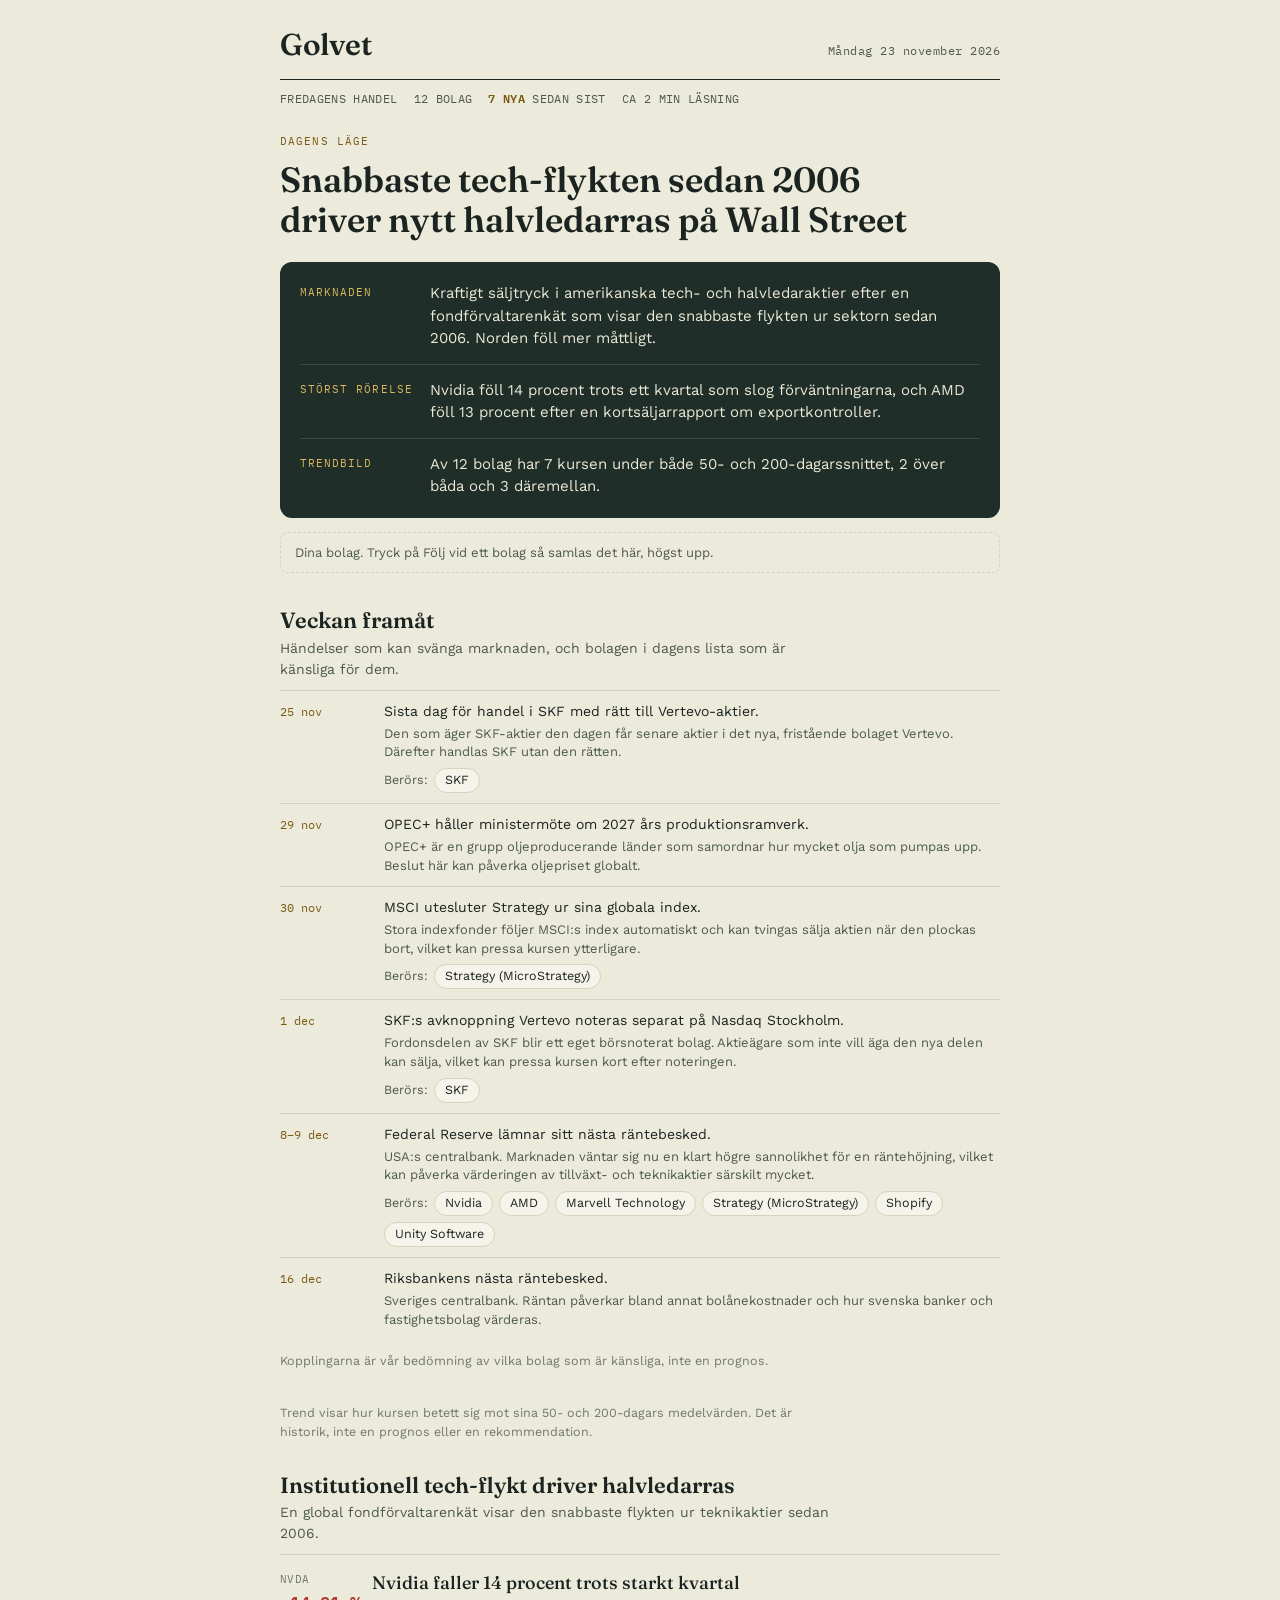
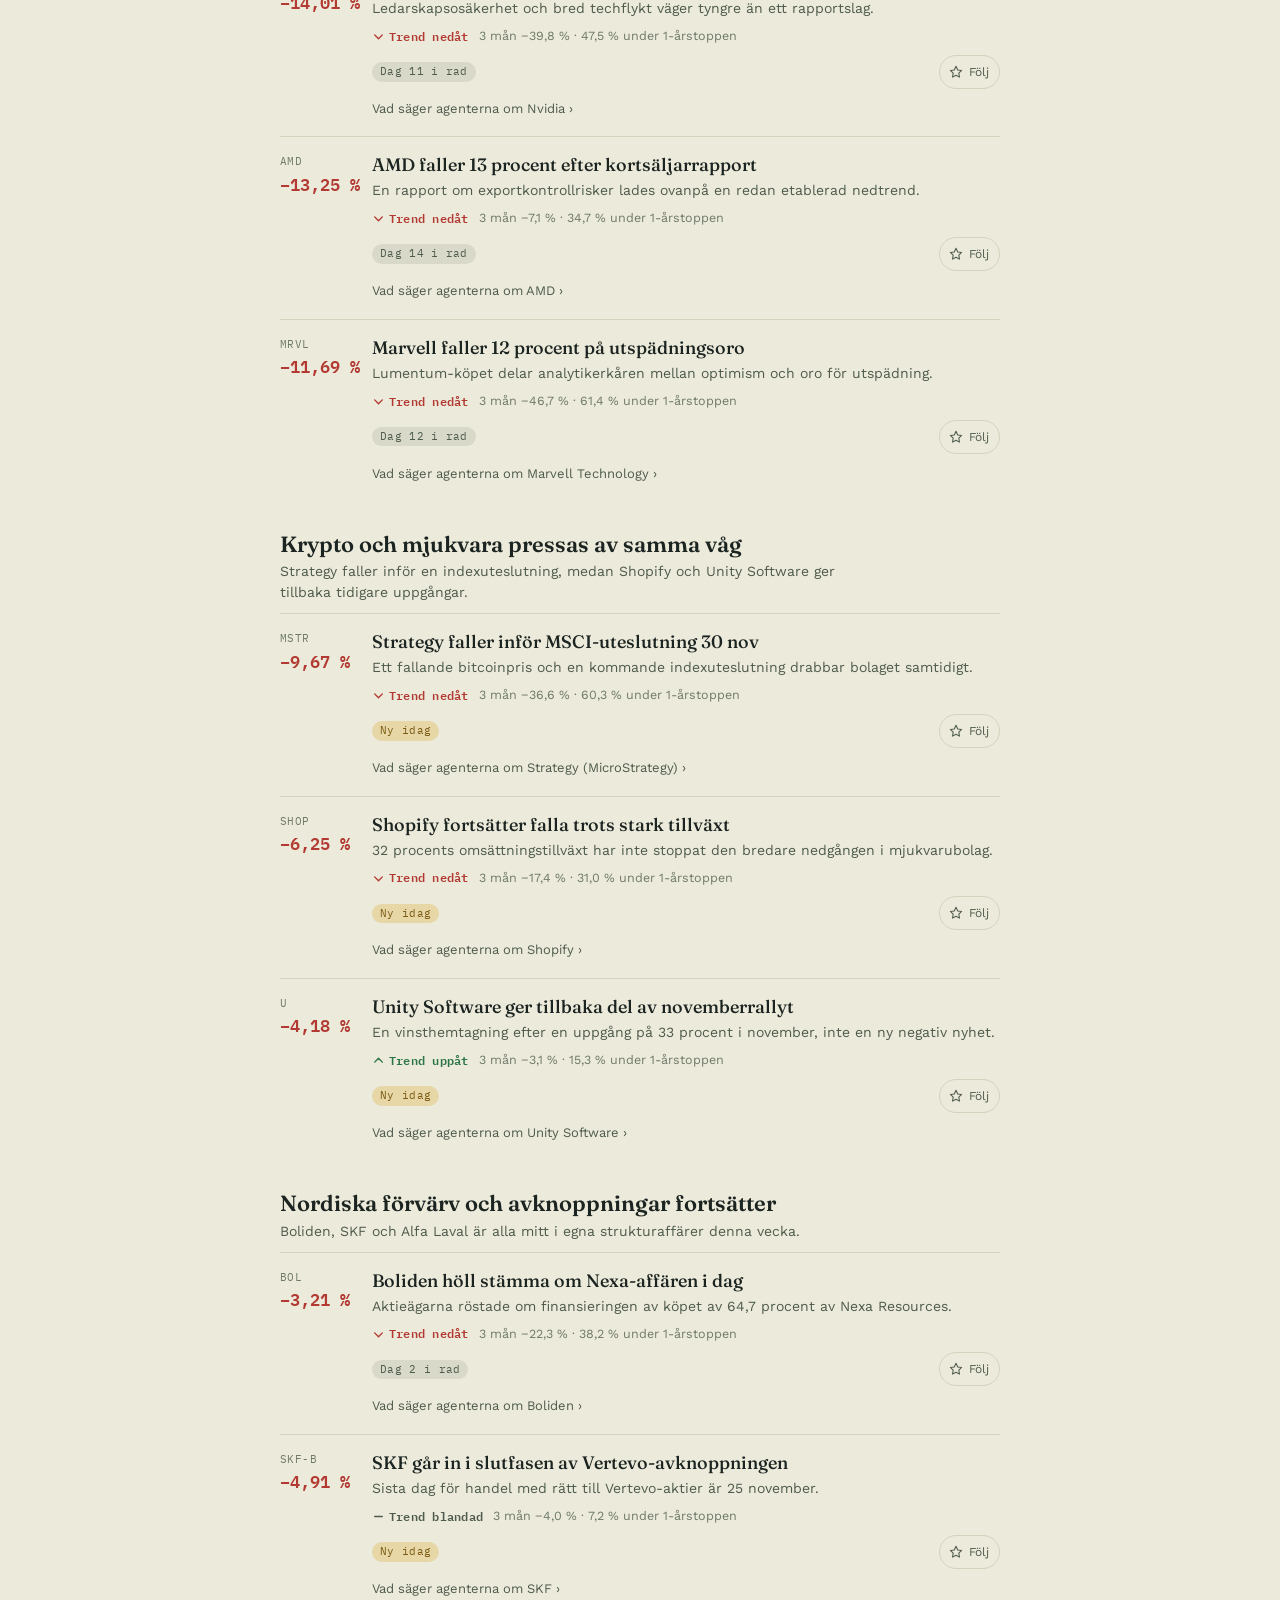
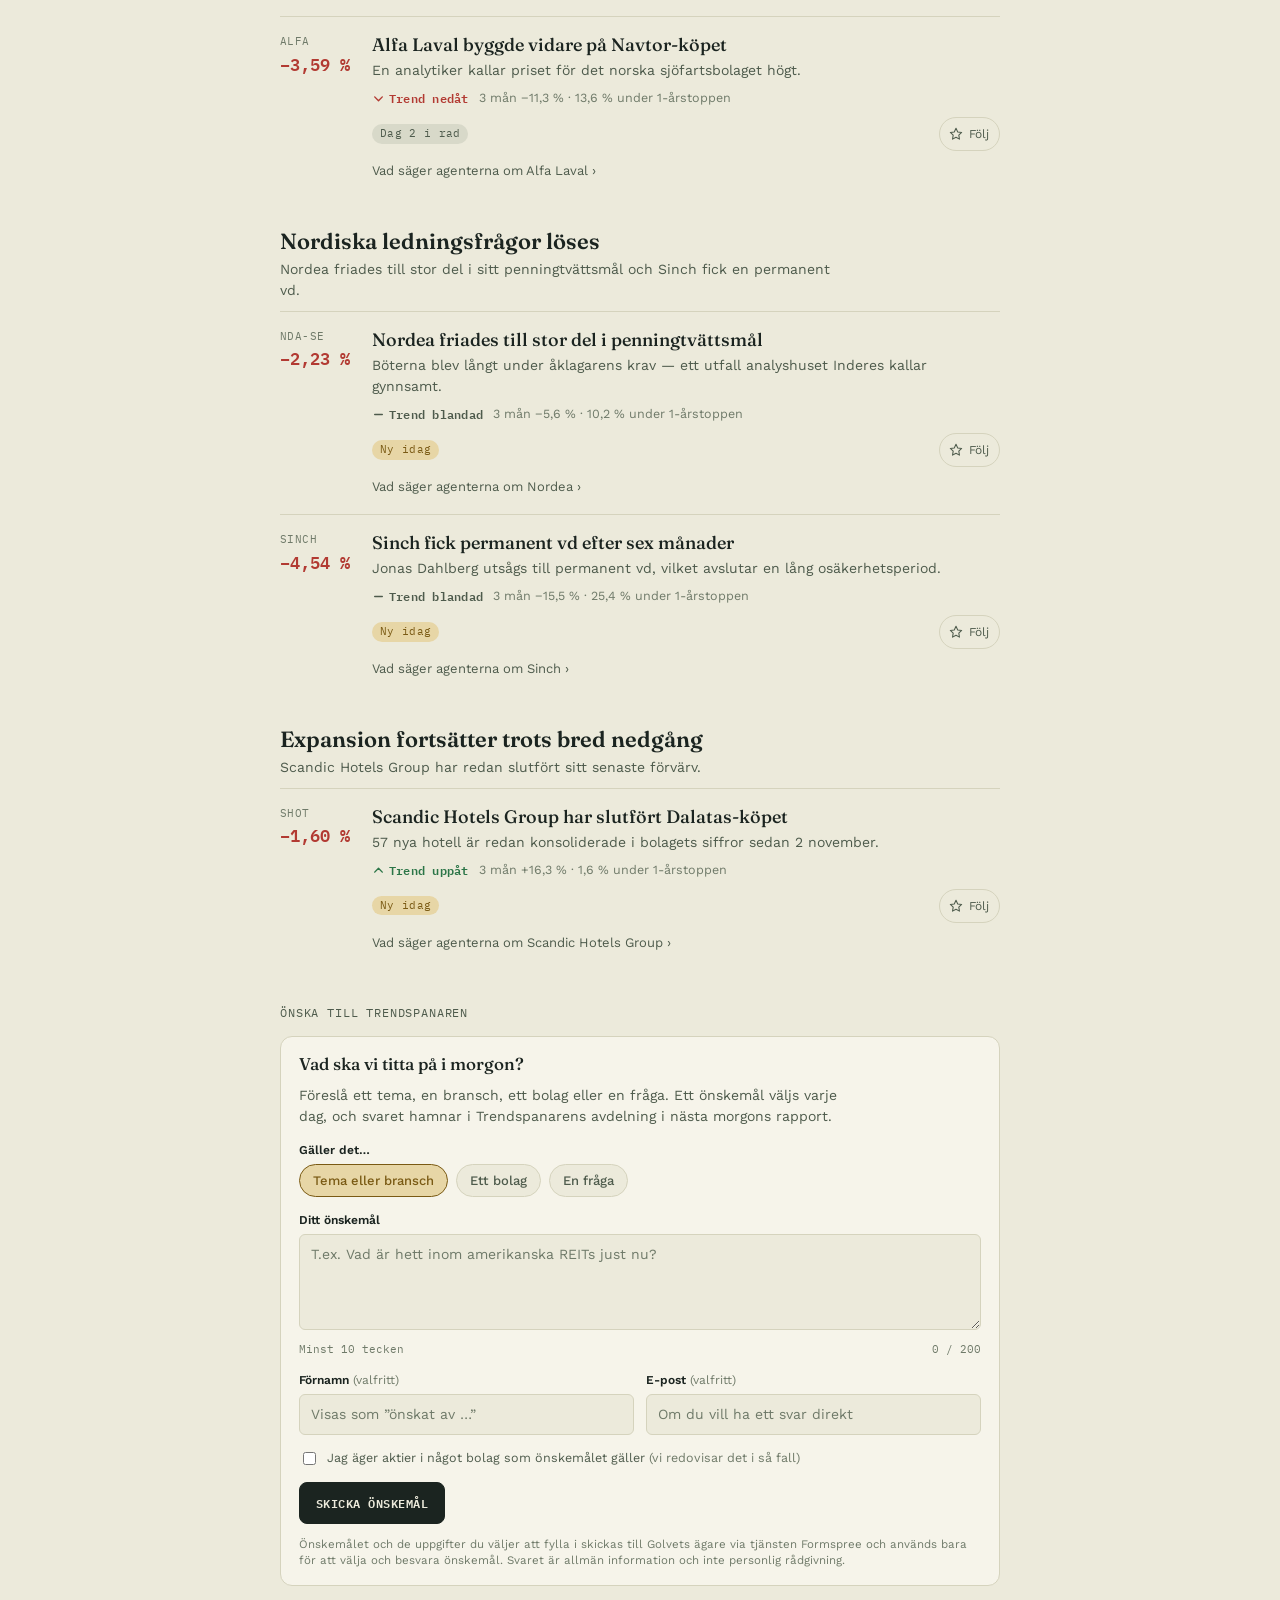
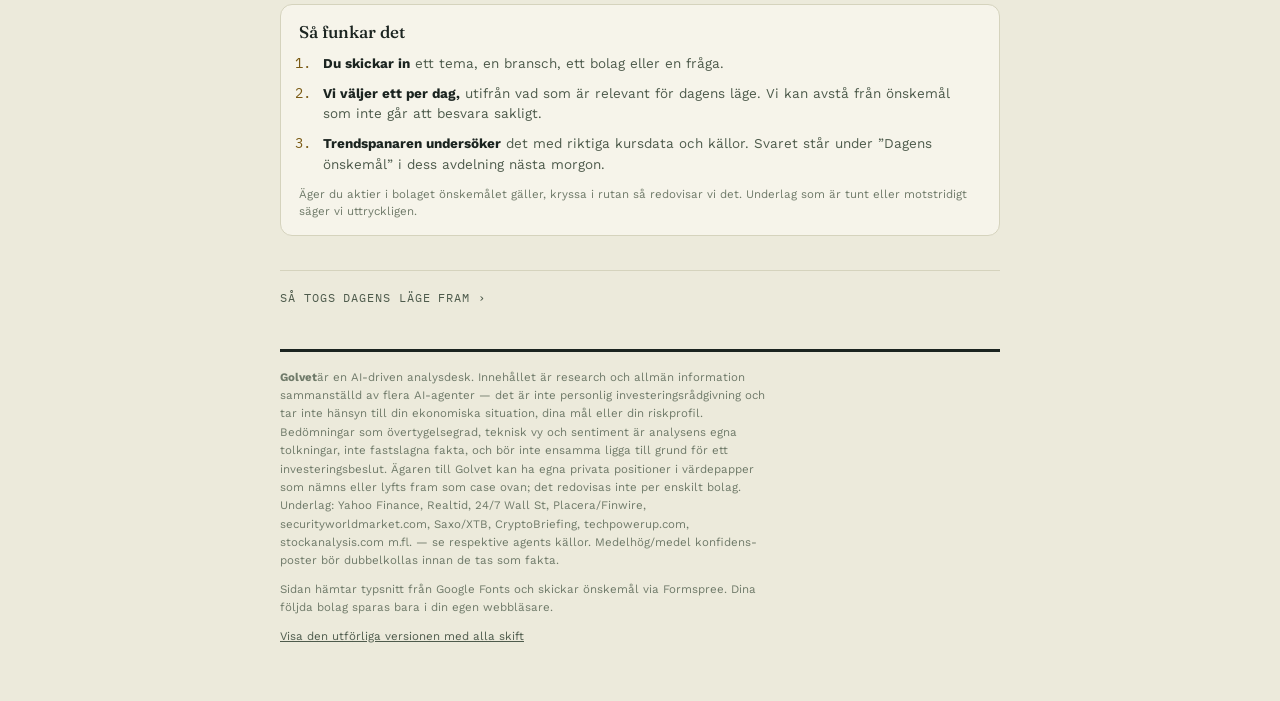
==== commit e0bf8b01: "Golvet 2026-11-23" ====
--- a/index.html
+++ b/index.html
@@ -1,4 +1,4 @@
-<!doctype html><html lang="sv"><head><meta charset="utf-8"><meta name="viewport" content="width=device-width,initial-scale=1"><title>Golvet</title><meta name="description" content="Dagens läge på börsen: Bred börsnedgång i USA skakar tillväxtaktier — Norden klarar sig undan"><link rel="canonical" href="https://golvet.gaidens.se/"><meta property="og:type" content="website"><meta property="og:site_name" content="Golvet"><meta property="og:title" content="Golvet"><meta property="og:description" content="Dagens läge på börsen: Bred börsnedgång i USA skakar tillväxtaktier — Norden klarar sig undan"><meta property="og:url" content="https://golvet.gaidens.se/"><meta property="og:locale" content="sv_SE"><meta name="twitter:card" content="summary"><link rel="icon" href="data:image/svg+xml,%3Csvg xmlns='http://www.w3.org/2000/svg' viewBox='0 0 100 100'%3E%3Ctext y='.9em' font-size='90'%3E%F0%9F%93%88%3C/text%3E%3C/svg%3E"><link rel="preconnect" href="https://fonts.gstatic.com" crossorigin><link rel="stylesheet" href="https://fonts.googleapis.com/css2?family=Fraunces:opsz,wght@9..144,500;9..144,600&family=Work+Sans:wght@400;500;600&family=IBM+Plex+Mono:wght@400;500;600&display=swap"><style>
+<!doctype html><html lang="sv"><head><meta charset="utf-8"><meta name="viewport" content="width=device-width,initial-scale=1"><title>Golvet</title><meta name="description" content="Dagens läge på börsen: Snabbaste tech-flykten sedan 2006 driver nytt halvledarras på Wall Street"><link rel="canonical" href="https://golvet.gaidens.se/"><meta property="og:type" content="website"><meta property="og:site_name" content="Golvet"><meta property="og:title" content="Golvet"><meta property="og:description" content="Dagens läge på börsen: Snabbaste tech-flykten sedan 2006 driver nytt halvledarras på Wall Street"><meta property="og:url" content="https://golvet.gaidens.se/"><meta property="og:locale" content="sv_SE"><meta name="twitter:card" content="summary"><link rel="icon" href="data:image/svg+xml,%3Csvg xmlns='http://www.w3.org/2000/svg' viewBox='0 0 100 100'%3E%3Ctext y='.9em' font-size='90'%3E%F0%9F%93%88%3C/text%3E%3C/svg%3E"><link rel="preconnect" href="https://fonts.gstatic.com" crossorigin><link rel="stylesheet" href="https://fonts.googleapis.com/css2?family=Fraunces:opsz,wght@9..144,500;9..144,600&family=Work+Sans:wght@400;500;600&family=IBM+Plex+Mono:wght@400;500;600&display=swap"><style>
 :root{
   --paper:#ECEADB; --surface:#F6F4EA; --ink:#1B2420; --ink-soft:#4E5B4C; --ink-faint:#6F7A69; --line:#D5D3BD;
   --desk:#1F2E28; --desk-ink:#ECE8D6; --glance:#D9B65F;
@@ -205,14 +205,13 @@
 .wish{ margin-top:34px; }
 </style></head><body>
 <div class="page">
-<header><div class="mast"><span class="word">Golvet</span><span class="date">Fredag 20 november 2026</span></div><div class="edition"><span>Gårdagens handel</span><span>12 bolag</span><span><b>8 nya</b> sedan sist</span><span>ca 2 min läsning</span></div></header>
-<section class="lead"><p class="eyebrow">Dagens läge</p><h1>Bred börsnedgång i USA skakar tillväxtaktier — Norden klarar sig undan</h1></section>
-<div class="glance"><div class="g"><span class="gl">Marknaden</span><span class="gt">Amerikanska börser föll kraftigt — S&amp;P 500 ned drygt 2 procent och Nasdaq drygt 2,25 procent — i en bred riskavertering, medan Stockholmsbörsen knappt rörde sig.</span></div><div class="g"><span class="gl">Störst rörelse</span><span class="gt">Teva Pharmaceutical föll 8,7 procent utan att någon bekräftad enskild orsak gått att hitta.</span></div><div class="g"><span class="gl">Trendbild</span><span class="gt">Av 11 bolag har 4 kursen under både 50- och 200-dagarssnittet, 3 över båda och 4 däremellan.</span></div></div>
+<header><div class="mast"><span class="word">Golvet</span><span class="date">Måndag 23 november 2026</span></div><div class="edition"><span>Fredagens handel</span><span>12 bolag</span><span><b>7 nya</b> sedan sist</span><span>ca 2 min läsning</span></div></header>
+<section class="lead"><p class="eyebrow">Dagens läge</p><h1>Snabbaste tech-flykten sedan 2006 driver nytt halvledarras på Wall Street</h1></section>
+<div class="glance"><div class="g"><span class="gl">Marknaden</span><span class="gt">Kraftigt säljtryck i amerikanska tech- och halvledaraktier efter en fondförvaltarenkät som visar den snabbaste flykten ur sektorn sedan 2006. Norden föll mer måttligt.</span></div><div class="g"><span class="gl">Störst rörelse</span><span class="gt">Nvidia föll 14 procent trots ett kvartal som slog förväntningarna, och AMD föll 13 procent efter en kortsäljarrapport om exportkontroller.</span></div><div class="g"><span class="gl">Trendbild</span><span class="gt">Av 12 bolag har 7 kursen under både 50- och 200-dagarssnittet, 2 över båda och 3 däremellan.</span></div></div>
 <div class="mine" id="mine"></div>
-<section class="week"><h2>Det som hände</h2><p class="gsum">Utfallet av de senaste händelserna i kalendern. Visas i några dagar.</p><ul class="cal"><li><span class="cd">19 nov</span><div><span>Yubico håller kapitalmarknadsdag.</span><p class="cx out">Yubico sänkte sina långsiktiga finansiella mål till 15–20 procents årlig tillväxt och en ebit-marginal nära 20 procent till 2031, ner från tidigare mål. Aktien vände ned och stängde enligt uppgifter cirka 1,2 procent lägre samma dag.</p></div></li><li><span class="cd">18–19 nov</span><div><span>Target och Walmart rapporterar kvartalssiffror.</span><p class="cx out">Target slog förväntningarna rejält — omsättningen steg 7,1 procent och aktien steg enligt CNBC omkring 7 procent på rapportdagen 18 november. Walmart slog också förväntningarna (omsättning 188,8 miljarder dollar) och höjde sin helårsguidning 19 november, men dagsrörelsen i aktien går inte att bekräfta.</p></div></li><li><span class="cd">19 nov</span><div><span>Walmart rapporterar kvartalsresultat under sin nya vd.</span><p class="cx out">Walmart slog förväntningarna med en omsättning på 188,8 miljarder dollar och höjde sin helårsguidning för tillväxt och vinst. Rapporten var den första stora kvartalsrapporten under vd John Furner, som tillträdde i februari 2026.</p></div></li><li><span class="cd">19 nov</span><div><span>Walmart rapporterar.</span><p class="cx out">Walmart redovisade ett starkt tredje kvartal 19 november, med omsättning och justerad vinst per aktie över analytikernas förväntningar, och höjde samtidigt sin prognos för helåret.</p></div></li><li><span class="cd">18 nov</span><div><span>Target rapporterar kvartalsresultat.</span><p class="cx out">Target redovisade enligt Chartmills sammanställning av rapporten en omsättning som missade analytikernas förväntningar, men en vinst per aktie som slog dem. Aktien steg omkring 4 procent i efterföljande handel.</p></div></li><li><span class="cd">18 nov</span><div><span>Target rapporterar.</span><p class="cx out">Target redovisade enligt Chartmills sammanställning av rapporten en omsättning som missade analytikernas förväntningar, men en vinst per aktie som slog dem. Aktien steg omkring 4 procent i efterföljande handel.</p></div></li><li><span class="cd">18 nov</span><div><span>Alfa Lavals kapitalmarknadsdag, med fokus på bland annat datacenterrelaterade affärer.</span><p class="cx out">Alfa Laval bekräftade enligt uppgifter sitt mål om 100 miljarder kronor i årsomsättning till 2030 och fick ett upprepat köpråd av Handelsbanken efteråt. Inga nya förvärv eller affärer tillkännagavs på själva dagen, enligt tillgängliga källor.</p></div></li><li><span class="cd">17 nov</span><div><span>SKF Vertevo håller kapitalmarknadsdag inför börsnoteringen.</span><p class="cx out">SKF höll kapitalmarknadsdagen i Stockholm den 17 november som planerat, inför börsnoteringen av bilverksamheten SKF Vertevo den 1 december. Aktien föll ändå dagen efter, ett mönster av svag kursreaktion på goda nyheter som upprepats sedan bolagets Q3-rapport.</p></div></li><li><span class="cd">17 nov</span><div><span>Nvidia rapporterar nästa kvartal.</span><p class="cx out">Nvidia rapporterade efter börsens stängning den 17 november och slog förväntningarna rejält: omsättningen blev 115,8 miljarder dollar (+103 procent å/å) och guidningen för nästa kvartal höjdes till 130 miljarder dollar. Aktien steg omkring 4,5 procent i efterhandeln, enligt CNBC och Investing.com (18/11).</p><div class="berors"><span>Berörs:</span><a class="chip2" href="#c-NVDA">Nvidia</a></div></div></li><li><span class="cd">17 nov</span><div><span>Nästa stora kvartalsrapport i halvledarsektorn väntas.</span><p class="cx out">Rapporten kom från Nvidia efter börsens stängning den 17 november och blev klart starkare än väntat, med en omsättningsökning på 103 procent och en höjd prognos. Marvell och AMD, som båda fallit kraftigt inför rapporten, reste sig delvis redan under tisdagens handel enligt Yahoo Finance.</p><div class="berors"><span>Berörs:</span><a class="chip2" href="#c-AMD">AMD</a><a class="chip2" href="#c-NVDA">Nvidia</a><a class="chip2" href="#c-MRVL">Marvell Technology</a></div></div></li><li><span class="cd">17 nov</span><div><span>Nvidia rapporterar sitt tredje kvartal, och SKF håller kapitalmarknadsdag för avknoppningen SKF Vertevo.</span><p class="cx out">Båda händelserna genomfördes som planerat den 17 november. Nvidia slog förväntningarna rejält och steg i efterhandeln, medan SKF höll sin kapitalmarknadsdag men såg aktien falla dagen efter, enligt CNBC (18/11).</p><div class="berors"><span>Berörs:</span><a class="chip2" href="#c-NVDA">Nvidia</a></div></div></li><li><span class="cd">17 nov</span><div><span>Nvidia väntas rapportera sitt tredje kvartal.</span><p class="cx out">Nvidia rapporterade som väntat efter börsens stängning den 17 november. Omsättningen blev 115,8 miljarder dollar, upp 103 procent mot året innan, och bolaget höjde sin guidning för fjärde kvartalet klart över analytikernas förväntningar, enligt Benzinga och Investing.com.</p><div class="berors"><span>Berörs:</span><a class="chip2" href="#c-NVDA">Nvidia</a></div></div></li><li><span class="cd">17 nov</span><div><span>Kvartalsrapport väntas från en stor halvledaraktör.</span><p class="cx out">Rapporten kom från Nvidia, som redovisade ett rekordkvartal med 103 procents omsättningstillväxt och en kraftigt höjd prognos för fjärde kvartalet. AMD och Marvell, som handlas i sympati med Nvidia, visade en första stabilisering redan under tisdagens handel.</p><div class="berors"><span>Berörs:</span><a class="chip2" href="#c-AMD">AMD</a><a class="chip2" href="#c-MRVL">Marvell Technology</a><a class="chip2" href="#c-NVDA">Nvidia</a></div></div></li><li><span class="cd">17 nov</span><div><span>Nvidia rapporterar för tredje kvartalet.</span><p class="cx out">Nvidia redovisade den 17 november en omsättning på 115,8 miljarder dollar (+103 procent å/å) och höjde guidningen för fjärde kvartalet till 130 miljarder dollar, klart över konsensus. Aktien steg omkring 4,5 procent i efterhandeln, enligt CNBC (18/11).</p><div class="berors"><span>Berörs:</span><a class="chip2" href="#c-AMD">AMD</a><a class="chip2" href="#c-NVDA">Nvidia</a><a class="chip2" href="#c-MRVL">Marvell Technology</a></div></div></li><li><span class="cd">17 nov</span><div><span>Nvidia rapporterar kvartalsresultat efter börsens stängning.</span><p class="cx out">Nvidia redovisade ett rekordkvartal efter börsens stängning den 17 november, med en omsättning på 115,8 miljarder dollar och en höjd prognos för fjärde kvartalet. Rapporten var den första sedan bolagets vd-skifte den 12 november, enligt CNBC och Benzinga.</p><div class="berors"><span>Berörs:</span><a class="chip2" href="#c-AMD">AMD</a><a class="chip2" href="#c-NVDA">Nvidia</a><a class="chip2" href="#c-MRVL">Marvell Technology</a></div></div></li><li><span class="cd">17 nov</span><div><span>Home Depot rapporterar kvartalssiffror.</span><p class="cx out">Home Depot slog förväntningarna på omsättning och jämförbar försäljning (+4,9 respektive +2,2 procent) men snävade in vinstprognosen för helåret något, enligt bolagets rapport 17 november. Samtidigt meddelades att cfo Richard McPhail tar över som vd den 23 november efter Ted Decker.</p></div></li></ul></section>
-<section class="week"><h2>Veckan framåt</h2><p class="gsum">Händelser som kan svänga marknaden, och bolagen i dagens lista som är känsliga för dem.</p><ul class="cal"><li><span class="cd">24 nov</span><div><span>Best Buy rapporterar sitt tredje kvartal.</span><p class="cx">Bolaget är en stor amerikansk detaljhandelskedja för elektronik. Rapporten ger ännu en signal om hur den amerikanska konsumenten mår inför julhandeln.</p></div></li><li><span class="cd">27 nov</span><div><span>Tyska förbundsdagen röstar om en föreslagen vapenskatt.</span><p class="cx">En extraskatt på vapentillverkare med stor omsättning skulle kunna pressa lönsamheten för tyska försvarsbolag, och indirekt påverka sektorns värdering i Europa.</p></div></li><li><span class="cd">30 nov</span><div><span>MSCI utesluter Strategy ur sina globala index.</span><p class="cx">Indexfonder som följer MSCI:s index tvingas då sälja av aktien, vilket kan sätta ytterligare säljtryck på kursen.</p><div class="berors"><span>Berörs:</span><a class="chip2" href="#c-MSTR">Strategy</a></div></div></li><li><span class="cd">1 dec</span><div><span>Marvell väntas rapportera sitt nästa kvartal.</span><p class="cx">Rapporten blir det första konkreta kvittot marknaden får på hur det pågående förvärvet av Lumentum påverkar bolagets siffror.</p><div class="berors"><span>Berörs:</span><a class="chip2" href="#c-MRVL">Marvell Technology</a></div></div></li><li><span class="cd">4 dec</span><div><span>USA:s tilläggstull på polysilikon och solceller träder i kraft.</span><p class="cx">En tilläggstull är en extra importavgift. Den kan höja kostnaderna för solcellstillverkare som är beroende av importerat polysilikon från Kina.</p></div></li><li><span class="cd">8–9 dec</span><div><span>Fed lämnar sitt nästa räntebesked.</span><p class="cx">Den amerikanska centralbankens räntebeslut styr hur dyrt det är att låna pengar, vilket särskilt slår mot högt värderade tillväxt- och teknikbolag.</p><div class="berors"><span>Berörs:</span><a class="chip2" href="#c-NVDA">Nvidia</a><a class="chip2" href="#c-AMD">AMD</a><a class="chip2" href="#c-MRVL">Marvell Technology</a><a class="chip2" href="#c-SHOP">Shopify</a><a class="chip2" href="#c-U">Unity Software</a></div></div></li><li><span class="cd">16 dec</span><div><span>Riksbanken lämnar sitt nästa räntebesked.</span><p class="cx">Riksbankens räntebeslut påverkar lånekostnader för svenska hushåll och företag, och därmed efterfrågan i hela den svenska ekonomin.</p><div class="berors"><span>Berörs:</span><a class="chip2" href="#c-TELIA">Telia Company</a><a class="chip2" href="#c-ASSA-B">Assa Abloy</a><a class="chip2" href="#c-SAAB-B">Saab</a><a class="chip2" href="#c-SEB-A">SEB</a></div></div></li></ul><p class="legend">Kopplingarna är vår bedömning av vilka bolag som är känsliga, inte en prognos.</p></section>
+<section class="week"><h2>Veckan framåt</h2><p class="gsum">Händelser som kan svänga marknaden, och bolagen i dagens lista som är känsliga för dem.</p><ul class="cal"><li><span class="cd">25 nov</span><div><span>Sista dag för handel i SKF med rätt till Vertevo-aktier.</span><p class="cx">Den som äger SKF-aktier den dagen får senare aktier i det nya, fristående bolaget Vertevo. Därefter handlas SKF utan den rätten.</p><div class="berors"><span>Berörs:</span><a class="chip2" href="#c-SKF-B">SKF</a></div></div></li><li><span class="cd">29 nov</span><div><span>OPEC+ håller ministermöte om 2027 års produktionsramverk.</span><p class="cx">OPEC+ är en grupp oljeproducerande länder som samordnar hur mycket olja som pumpas upp. Beslut här kan påverka oljepriset globalt.</p></div></li><li><span class="cd">30 nov</span><div><span>MSCI utesluter Strategy ur sina globala index.</span><p class="cx">Stora indexfonder följer MSCI:s index automatiskt och kan tvingas sälja aktien när den plockas bort, vilket kan pressa kursen ytterligare.</p><div class="berors"><span>Berörs:</span><a class="chip2" href="#c-MSTR">Strategy (MicroStrategy)</a></div></div></li><li><span class="cd">1 dec</span><div><span>SKF:s avknoppning Vertevo noteras separat på Nasdaq Stockholm.</span><p class="cx">Fordonsdelen av SKF blir ett eget börsnoterat bolag. Aktieägare som inte vill äga den nya delen kan sälja, vilket kan pressa kursen kort efter noteringen.</p><div class="berors"><span>Berörs:</span><a class="chip2" href="#c-SKF-B">SKF</a></div></div></li><li><span class="cd">8–9 dec</span><div><span>Federal Reserve lämnar sitt nästa räntebesked.</span><p class="cx">USA:s centralbank. Marknaden väntar sig nu en klart högre sannolikhet för en räntehöjning, vilket kan påverka värderingen av tillväxt- och teknikaktier särskilt mycket.</p><div class="berors"><span>Berörs:</span><a class="chip2" href="#c-NVDA">Nvidia</a><a class="chip2" href="#c-AMD">AMD</a><a class="chip2" href="#c-MRVL">Marvell Technology</a><a class="chip2" href="#c-MSTR">Strategy (MicroStrategy)</a><a class="chip2" href="#c-SHOP">Shopify</a><a class="chip2" href="#c-U">Unity Software</a></div></div></li><li><span class="cd">16 dec</span><div><span>Riksbankens nästa räntebesked.</span><p class="cx">Sveriges centralbank. Räntan påverkar bland annat bolånekostnader och hur svenska banker och fastighetsbolag värderas.</p></div></li></ul><p class="legend">Kopplingarna är vår bedömning av vilka bolag som är känsliga, inte en prognos.</p></section>
 <p class="legend" style="margin-top:34px">Trend visar hur kursen betett sig mot sina 50- och 200-dagars medelvärden. Det är historik, inte en prognos eller en rekommendation.</p>
-<section class="group"><h2>Halvledarsektorns fortsatta omvärdering</h2><p class="gsum">Nvidia, AMD och Marvell föll alla kraftigt, mitt i en månadslång omvärdering av hela sektorn.</p><ul class="rows"><li class="row" id="c-NVDA" data-t="NVDA" data-mv="−3,30 %" data-co="Nvidia"><div class="num"><span class="tick">NVDA</span><span class="move down">−3,30 %</span></div><div class="body"><h3>Nvidia föll trots ett kvartal som slog förväntningarna</h3><p class="why">Vd:n har lämnat sin post och ingen efterträdare är utsedd, trots starka siffror.</p><div class="trend"><span class="tl down"><svg viewBox="0 0 24 24" width="13" height="13" aria-hidden="true"><path d="M5 9l7 7 7-7"/></svg>Trend nedåt</span><span class="tm">3 mån −32,0 % · 39,0 % under 1-årstoppen</span></div><div class="tags"><span class="tag">Dag 11 i rad</span><button class="follow" type="button" aria-pressed="false" aria-label="Följ Nvidia"><svg viewBox="0 0 24 24" width="16" height="16" aria-hidden="true"><path d="M12 3.5l2.6 5.4 5.9.8-4.3 4.1 1 5.9L12 16.9l-5.2 2.8 1-5.9-4.3-4.1 5.9-.8z" stroke-width="1.6" stroke-linejoin="round"/></svg><span>Följ</span></button></div><details><summary>Vad säger agenterna om Nvidia</summary><div class="det"><div class="agents"><div class="ag"><span class="al">Bolag och analytiker</span><span class="at">Bolaget rapporterade den 17 november intäkter på 115,8 miljarder dollar, upp 103 procent, och slog förväntningarna på både omsättning och vinst per aktie.</span></div><div class="ag"><span class="al">Sentiment</span><span class="at">Splittrat — starka siffror möter fortsatt oro kring ledarskap och hela sektorns värdering. —</span></div><div class="ag"><span class="al">Riskgranskare</span><span class="at"><b>Bull:</b> ett kvartal som slog förväntningarna tydligt ger ett fundamentalt golv oavsett ledarskapsoro. <b>Bear:</b> utan en permanent vd kan osäkerheten fortsätta dämpa aktien veckor framöver.</span></div><div class="ag"><span class="al">Omvärld</span><span class="at">Bolagets vd lämnade sin post den 11–12 november; uppgifter om bakgrunden till avgången går isär mellan källor och bör tas med reservation.</span></div></div><p><b>Så rörde sig aktien.</b> Nvidia föll 3,30 procent till 145,98 dollar (dagsintervall 145,71–158,13 dollar, volym 315 864 587 aktier), tre dagar efter att bolaget rapporterade ett kvartal som slog förväntningarna tydligt utan att det stoppat höstens kursfall.</p><p><b>Trend.</b> Pris 145,98, 50-dagars medelvärde 208,86, 200-dagars 203,58. Över båda räknas som uppåt, under båda som nedåt. Det beskriver hur kursen betett sig, inte en prognos.</p><p class="src">Påverkan: Blandad. Källa: techpowerup.com, stockanalysis.com, gamesbeat.com (17/11), MarketBeat, SEC 8-K (11/11), Yahoo Finance (20/11).</p></div></details></div></li><li class="row" id="c-AMD" data-t="AMD" data-mv="−7,72 %" data-co="AMD"><div class="num"><span class="tick">AMD</span><span class="move down">−7,72 %</span></div><div class="body"><h3>AMD föll kraftigt i en bred omvärdering av halvledare</h3><p class="why">Flera storbanker sänkte sina riktkurser trots ett starkt tredje kvartal.</p><div class="trend"><span class="tl mid"><svg viewBox="0 0 24 24" width="13" height="13" aria-hidden="true"><path d="M5 12h14"/></svg>Trend blandad</span><span class="tm">3 mån +3,4 % · 24,7 % under 1-årstoppen</span></div><div class="tags"><span class="tag">Dag 14 i rad</span><button class="follow" type="button" aria-pressed="false" aria-label="Följ AMD"><svg viewBox="0 0 24 24" width="16" height="16" aria-hidden="true"><path d="M12 3.5l2.6 5.4 5.9.8-4.3 4.1 1 5.9L12 16.9l-5.2 2.8 1-5.9-4.3-4.1 5.9-.8z" stroke-width="1.6" stroke-linejoin="round"/></svg><span>Följ</span></button></div><details><summary>Vad säger agenterna om AMD</summary><div class="det"><div class="agents"><div class="ag"><span class="al">Bolag och analytiker</span><span class="at">Flera storbanker sänkte sina riktkurser i november trots ett starkt tredje kvartal — ett tecken på att sektorns omvärdering väger tyngre än enskilda rapporter.</span></div><div class="ag"><span class="al">Sentiment</span><span class="at">Negativt — sektorbred omvärdering överskuggar ett starkt kvartal. —</span></div><div class="ag"><span class="al">Riskgranskare</span><span class="at"><b>Bull:</b> ett starkt kvartal har redan rapporterats, vilket kan begränsa ytterligare nedsida. <b>Bear:</b> ett dödskors i kursgrafen sedan 5 november visar en etablerad, teknisk nedtrend.</span></div><div class="ag"><span class="al">Omvärld</span><span class="at">Ingen specifik världshändelse är kopplad till dagens fall — det ser ut att vara en del av en bredare, sektorövergripande omvärdering.</span></div></div><p><b>Så rörde sig aktien.</b> AMD föll 7,72 procent till 489,19 dollar (dagsintervall 470,56–555,01 dollar, volym 70 838 807 aktier), i en bred nedgång för sektorn som pressat aktien sedan ett dödskors bildades i kursgrafen den 5 november.</p><p><b>Trend.</b> Pris 489,19, 50-dagars medelvärde 554,93, 200-dagars 428,63. Över båda räknas som uppåt, under båda som nedåt. Det beskriver hur kursen betett sig, inte en prognos.</p><p class="src">Påverkan: Negativ. Källa: tikr.com/Goldman Sachs, tipranks.com, journalarta.com, Yahoo Finance (20/11).</p></div></details></div></li><li class="row" id="c-MRVL" data-t="MRVL" data-mv="−4,86 %" data-co="Marvell Technology"><div class="num"><span class="tick">MRVL</span><span class="move down">−4,86 %</span></div><div class="body"><h3>Marvell pressas av sitt eget förvärv av Lumentum</h3><p class="why">Riktkursen har sänkts kraftigt sedan affären, trots fortsatt positiv ratingbild.</p><div class="trend"><span class="tl down"><svg viewBox="0 0 24 24" width="13" height="13" aria-hidden="true"><path d="M5 9l7 7 7-7"/></svg>Trend nedåt</span><span class="tm">3 mån −41,6 % · 56,2 % under 1-årstoppen</span></div><div class="tags"><span class="tag">Dag 12 i rad</span><button class="follow" type="button" aria-pressed="false" aria-label="Följ Marvell Technology"><svg viewBox="0 0 24 24" width="16" height="16" aria-hidden="true"><path d="M12 3.5l2.6 5.4 5.9.8-4.3 4.1 1 5.9L12 16.9l-5.2 2.8 1-5.9-4.3-4.1 5.9-.8z" stroke-width="1.6" stroke-linejoin="round"/></svg><span>Följ</span></button></div><details><summary>Vad säger agenterna om Marvell Technology</summary><div class="det"><div class="agents"><div class="ag"><span class="al">Bolag och analytiker</span><span class="at">Flera analyshus sänkte sin riktkurs kraftigt mellan den 2 och 13 november i takt med kursfallet, trots en i grunden positiv ratingfördelning.</span></div><div class="ag"><span class="al">Sentiment</span><span class="at">Negativt — marknaden har ännu inte prisat in Lumentum-affären positivt. —</span></div><div class="ag"><span class="al">Riskgranskare</span><span class="at"><b>Bull:</b> ratingfördelningen är fortsatt övervägande positiv bland analytiker. <b>Bear:</b> affären slutförs inte förrän 2028, en lång tid att bära osäkerheten.</span></div><div class="ag"><span class="al">Omvärld</span><span class="at">Bolaget ingick den 2 november avtal om att förvärva optikbolaget Lumentum i en helaktieaffär.</span></div></div><p><b>Så rörde sig aktien.</b> Marvell föll 4,86 procent till 138,47 dollar (dagsintervall 138,35–154,515 dollar, volym 29 561 003 aktier), och fortsätter därmed en nedgång som inleddes efter att bolaget den 2 november ingick avtal om att förvärva optikbolaget Lumentum i en helaktieaffär.</p><p><b>Trend.</b> Pris 138,47, 50-dagars medelvärde 222,55, 200-dagars 188,35. Över båda räknas som uppåt, under båda som nedåt. Det beskriver hur kursen betett sig, inte en prognos.</p><p class="src">Påverkan: Negativ. Källa: 24/7 Wall St (2/11, 13/11), simplywall.st, Yahoo Finance (20/11).</p></div></details></div></li></ul></section><section class="group"><h2>Tillväxtbolag utan egen nyhet</h2><p class="gsum">Teva, Shopify och Unity Software föll kraftigt utan att någon bekräftad bolagsspecifik orsak gått att hitta.</p><ul class="rows"><li class="row" id="c-TEVA" data-t="TEVA" data-mv="−8,74 %" data-co="Teva Pharmaceutical"><div class="num"><span class="tick">TEVA</span><span class="move down">−8,74 %</span></div><div class="body"><h3>Teva rasade utan att någon orsak kunnat bekräftas</h3><p class="why">Ett ovanligt kraftigt fall för ett storbolag, trots ett i grunden starkt kvartal.</p><div class="trend"><span class="tl mid"><svg viewBox="0 0 24 24" width="13" height="13" aria-hidden="true"><path d="M5 12h14"/></svg>Trend blandad</span><span class="tm">3 mån +3,2 % · 13,4 % under 1-årstoppen</span></div><div class="tags"><span class="tag">Dag 2 i rad</span><button class="follow" type="button" aria-pressed="false" aria-label="Följ Teva Pharmaceutical"><svg viewBox="0 0 24 24" width="16" height="16" aria-hidden="true"><path d="M12 3.5l2.6 5.4 5.9.8-4.3 4.1 1 5.9L12 16.9l-5.2 2.8 1-5.9-4.3-4.1 5.9-.8z" stroke-width="1.6" stroke-linejoin="round"/></svg><span>Följ</span></button></div><details><summary>Vad säger agenterna om Teva Pharmaceutical</summary><div class="det"><div class="agents"><div class="ag"><span class="al">Bolag och analytiker</span><span class="at">Bolagets tredje kvartal var i grunden starkt, med läkemedlet Austedo som växte 33 procent, men ingen bekräftad enskild orsak till dagens fall gick att hitta.</span></div><div class="ag"><span class="al">Sentiment</span><span class="at">Oklart — inget konkret sentimentunderlag för just dagens fall har gått att bekräfta. —</span></div><div class="ag"><span class="al">Riskgranskare</span><span class="at"><b>Bull:</b> kvartalet var i grunden starkt, med stark tillväxt för Austedo. <b>Bear:</b> ett fall på 8,7 procent utan bekräftad orsak är ovanligt stort.</span></div><div class="ag"><span class="al">Omvärld</span><span class="at">Bolaget har tidigare varnat att kommande amerikanska Medicare-prisförhandlingar kan pressa intäkterna från 2027.</span></div></div><p><b>Så rörde sig aktien.</b> Teva föll 8,74 procent till 38,54 dollar (dagsintervall 38,52–41,37 dollar, volym 10 341 195 aktier), en ovanligt kraftig rörelse för ett storbolag utan att någon enskild, bekräftad orsak gått att hitta i dagens nyhetsflöde.</p><p><b>Trend.</b> Pris 38,54, 50-dagars medelvärde 40,58, 200-dagars 35,23. Över båda räknas som uppåt, under båda som nedåt. Det beskriver hur kursen betett sig, inte en prognos.</p><p class="src">Påverkan: Blandad. Källa: webull.com, chartmill.com, zacks.com, Yahoo Finance (20/11); ingen bekräftad enskild orsak till dagens rörelse hittad.</p></div></details></div></li><li class="row" id="c-SHOP" data-t="SHOP" data-mv="−5,34 %" data-co="Shopify"><div class="num"><span class="tick">SHOP</span><span class="move down">−5,34 %</span></div><div class="body"><h3>Shopify fortsätter falla trots höjda riktkurser</h3><p class="why">Flera analytiker höjde riktkursen till 185 dollar, men kursen fortsätter nedåt.</p><div class="trend"><span class="tl mid"><svg viewBox="0 0 24 24" width="13" height="13" aria-hidden="true"><path d="M5 12h14"/></svg>Trend blandad</span><span class="tm">3 mån −5,3 % · 22,2 % under 1-årstoppen</span></div><div class="tags"><span class="tag new">Ny idag</span><button class="follow" type="button" aria-pressed="false" aria-label="Följ Shopify"><svg viewBox="0 0 24 24" width="16" height="16" aria-hidden="true"><path d="M12 3.5l2.6 5.4 5.9.8-4.3 4.1 1 5.9L12 16.9l-5.2 2.8 1-5.9-4.3-4.1 5.9-.8z" stroke-width="1.6" stroke-linejoin="round"/></svg><span>Följ</span></button></div><details><summary>Vad säger agenterna om Shopify</summary><div class="det"><div class="agents"><div class="ag"><span class="al">Bolag och analytiker</span><span class="at">Flera analytiker höjde sina riktkurser till 185 dollar efter rapporten, men bolagets tillväxttakt (GMV) missade förväntningarna i början av november.</span></div><div class="ag"><span class="al">Sentiment</span><span class="at">Blandat — positiva riktkurshöjningar möter en fortsatt svag kursutveckling. —</span></div><div class="ag"><span class="al">Riskgranskare</span><span class="at"><b>Bull:</b> flera analytiker höjde riktkurserna efter rapporten. <b>Bear:</b> tillväxtmissen i oktober har ännu inte övertygat marknaden.</span></div><div class="ag"><span class="al">Omvärld</span><span class="at">Dagens fall ser ut att vara en del av en bredare nedgång i räntekänsliga mjukvarubolag snarare än en ny bolagsspecifik nyhet.</span></div></div><p><b>Så rörde sig aktien.</b> Shopify föll 5,34 procent till 131,97 dollar (dagsintervall 131,46–141,79 dollar, volym 7 335 362 aktier), och fortsätter glida nedåt sedan bolagets tredje kvartal den 3 november, då bruttovaruvärdet (GMV) och prenumerationsintäkterna missade förväntningarna.</p><p><b>Trend.</b> Pris 139,42, 50-dagars medelvärde 153,26, 200-dagars 130,40. Över båda räknas som uppåt, under båda som nedåt. Det beskriver hur kursen betett sig, inte en prognos.</p><p class="src">Påverkan: Blandad. Källa: tikr.com, kalkine.com, marketscreener.com, 247wallst.com, Yahoo Finance (20/11).</p></div></details></div></li><li class="row" id="c-U" data-t="U" data-mv="−4,62 %" data-co="Unity Software"><div class="num"><span class="tick">U</span><span class="move down">−4,62 %</span></div><div class="body"><h3>Unity Software backar efter en stark novemberrally</h3><p class="why">Aktien hade stigit 33 procent i november innan dagens rekyl.</p><div class="trend"><span class="tl up"><svg viewBox="0 0 24 24" width="13" height="13" aria-hidden="true"><path d="M5 15l7-7 7 7"/></svg>Trend uppåt</span><span class="tm">3 mån +5,2 % · 7,3 % under 1-årstoppen</span></div><div class="tags"><span class="tag new">Ny idag</span><button class="follow" type="button" aria-pressed="false" aria-label="Följ Unity Software"><svg viewBox="0 0 24 24" width="16" height="16" aria-hidden="true"><path d="M12 3.5l2.6 5.4 5.9.8-4.3 4.1 1 5.9L12 16.9l-5.2 2.8 1-5.9-4.3-4.1 5.9-.8z" stroke-width="1.6" stroke-linejoin="round"/></svg><span>Följ</span></button></div><details><summary>Vad säger agenterna om Unity Software</summary><div class="det"><div class="agents"><div class="ag"><span class="al">Bolag och analytiker</span><span class="at">Bolaget redovisade sitt första vinstkvartal sedan börsnoteringen, och flera analytiker höjde riktkursen till 55 dollar efteråt.</span></div><div class="ag"><span class="al">Sentiment</span><span class="at">I grunden positivt — ingen bekräftad negativ nyhet bakom dagens fall. —</span></div><div class="ag"><span class="al">Riskgranskare</span><span class="at"><b>Bull:</b> ett första vinstkvartal och höjda riktkurser ger fundamental styrka. <b>Bear:</b> en rekyl efter 33 procents uppgång kan fortsätta längre än väntat.</span></div><div class="ag"><span class="al">Omvärld</span><span class="at">Ingen bekräftad negativ nyhet ligger bakom dagens fall, enligt tillgänglig research.</span></div></div><p><b>Så rörde sig aktien.</b> Unity Software föll 4,62 procent till 46,70 dollar (dagsintervall 46,431–50,20 dollar, volym 11 205 602 aktier), en rekyl efter att aktien stigit drygt 33 procent i november fram till den 12:e, då bolaget redovisade sitt första vinstkvartal sedan börsnoteringen.</p><p><b>Trend.</b> Pris 48,96, 50-dagars medelvärde 43,88, 200-dagars 32,29. Över båda räknas som uppåt, under båda som nedåt. Det beskriver hur kursen betett sig, inte en prognos.</p><p class="src">Påverkan: Blandad. Källa: aaii.com, benzinga.com, chartmill.com, Yahoo Finance (20/11).</p></div></details></div></li></ul></section><section class="group"><h2>Nordiska förvärv och nya order</h2><p class="gsum">Telia, Assa Abloy och Saab hade varsin konkret affärsnyhet denna vecka.</p><ul class="rows"><li class="row" id="c-TELIA" data-t="TELIA" data-mv="−1,41 %" data-co="Telia Company"><div class="num"><span class="tick">TELIA</span><span class="move down">−1,41 %</span></div><div class="body"><h3>Telia köper Telavox nordiska företagskunder</h3><p class="why">Ett förvärv för 3,8 miljarder kronor väntas ge kassaflöde redan 2028.</p><div class="trend"><span class="tl up"><svg viewBox="0 0 24 24" width="13" height="13" aria-hidden="true"><path d="M5 15l7-7 7 7"/></svg>Trend uppåt</span><span class="tm">3 mån +13,8 % · 4,2 % under 1-årstoppen</span></div><div class="tags"><span class="tag new">Ny idag</span><button class="follow" type="button" aria-pressed="false" aria-label="Följ Telia Company"><svg viewBox="0 0 24 24" width="16" height="16" aria-hidden="true"><path d="M12 3.5l2.6 5.4 5.9.8-4.3 4.1 1 5.9L12 16.9l-5.2 2.8 1-5.9-4.3-4.1 5.9-.8z" stroke-width="1.6" stroke-linejoin="round"/></svg><span>Följ</span></button></div><details><summary>Vad säger agenterna om Telia Company</summary><div class="det"><div class="agents"><div class="ag"><span class="al">Bolag och analytiker</span><span class="at">Affären omfattar en kundbas som omsätter omkring 1,1 miljarder kronor årligen, med väntade kostnadssynergier på 200 miljoner kronor.</span></div><div class="ag"><span class="al">Sentiment</span><span class="at">I grunden positivt på förvärvet, dämpat av dagens bredare säljtryck. —</span></div><div class="ag"><span class="al">Riskgranskare</span><span class="at"><b>Bull:</b> förvärvet är strategiskt motiverat och väntas vara vinsthöjande. <b>Bear:</b> aktien har ännu inte belönat affären med en tydlig kursreaktion.</span></div><div class="ag"><span class="al">Omvärld</span><span class="at">Affären väntas slutföras under första kvartalet 2027, villkorad av regulatoriskt godkännande.</span></div></div><p><b>Så rörde sig aktien.</b> Telia föll 1,41 procent till 48,79 kronor (dagsintervall 48,65–49,38 kronor, volym 6 906 393 aktier), trots att bolaget den 12 november meddelade ett förvärv av Telavox nordiska företagskundbas för 3,8 miljarder kronor.</p><p><b>Trend.</b> Pris 49,49, 50-dagars medelvärde 46,78, 200-dagars 46,61. Över båda räknas som uppåt, under båda som nedåt. Det beskriver hur kursen betett sig, inte en prognos.</p><p class="src">Påverkan: Positiv. Källa: placera.se/Finwire (12/11), telecomtv.com, aktiespararna.se, Yahoo Finance (20/11).</p></div></details></div></li><li class="row" id="c-ASSA-B" data-t="ASSA-B" data-mv="0,00 %" data-co="Assa Abloy"><div class="num"><span class="tick">ASSA-B</span><span class="move down">0,00 %</span></div><div class="body"><h3>Assa Abloy köper brasilianskt dörrbolag</h3><p class="why">Förvärvet av Rometal väntas höja vinsten per aktie redan från start.</p><div class="trend"><span class="tl up"><svg viewBox="0 0 24 24" width="13" height="13" aria-hidden="true"><path d="M5 15l7-7 7 7"/></svg>Trend uppåt</span><span class="tm">3 mån +9,3 % · 3,6 % under 1-årstoppen</span></div><div class="tags"><span class="tag new">Ny idag</span><button class="follow" type="button" aria-pressed="false" aria-label="Följ Assa Abloy"><svg viewBox="0 0 24 24" width="16" height="16" aria-hidden="true"><path d="M12 3.5l2.6 5.4 5.9.8-4.3 4.1 1 5.9L12 16.9l-5.2 2.8 1-5.9-4.3-4.1 5.9-.8z" stroke-width="1.6" stroke-linejoin="round"/></svg><span>Följ</span></button></div><details><summary>Vad säger agenterna om Assa Abloy</summary><div class="det"><div class="agents"><div class="ag"><span class="al">Bolag och analytiker</span><span class="at">Rometal omsatte motsvarande cirka 580 miljoner kronor 2025 med en stark rörelsemarginal, och ingår nu i bolagets Latinamerika-segment.</span></div><div class="ag"><span class="al">Sentiment</span><span class="at">Positivt — ett vinsthöjande förvärv som stärker tillväxtmarknadspositionen. —</span></div><div class="ag"><span class="al">Riskgranskare</span><span class="at"><b>Bull:</b> ett vinsthöjande förvärv som stärker tillväxtmarknadspositionen. <b>Bear:</b> aktien har ännu inte belönat affären med en tydlig kursreaktion.</span></div><div class="ag"><span class="al">Omvärld</span><span class="at">Affären väntas slutföras under fjärde kvartalet 2026, villkorad av regulatoriskt godkännande.</span></div></div><p><b>Så rörde sig aktien.</b> Assa Abloy låg oförändrat på 387,40 kronor (dagsintervall 386,00–391,60 kronor, volym 1 542 203 aktier), sedan bolaget den 12 november meddelade förvärvet av det brasilianska dörrsystembolaget Rometal.</p><p><b>Trend.</b> Pris 387,40, 50-dagars medelvärde 365,99, 200-dagars 355,13. Över båda räknas som uppåt, under båda som nedåt. Det beskriver hur kursen betett sig, inte en prognos.</p><p class="src">Påverkan: Positiv. Källa: securityworldmarket.com (12/11), placera.se/Finwire, alcircle.com, pulse2.com, Yahoo Finance (20/11).</p></div></details></div></li><li class="row" id="c-SAAB-B" data-t="SAAB-B" data-mv="+0,67 %" data-co="Saab"><div class="num"><span class="tick">SAAB-B</span><span class="move up">+0,67 %</span></div><div class="body"><h3>Saab vinner nytt kontrakt med franska Naval Group</h3><p class="why">Ett kontrakt värt omkring 2 miljarder kronor sticker ut mot svagare tyska konkurrenter.</p><div class="trend"><span class="tl down"><svg viewBox="0 0 24 24" width="13" height="13" aria-hidden="true"><path d="M5 9l7 7 7-7"/></svg>Trend nedåt</span><span class="tm">3 mån −8,3 % · 17,6 % under 1-årstoppen</span></div><div class="tags"><span class="tag new">Ny idag</span><button class="follow" type="button" aria-pressed="false" aria-label="Följ Saab"><svg viewBox="0 0 24 24" width="16" height="16" aria-hidden="true"><path d="M12 3.5l2.6 5.4 5.9.8-4.3 4.1 1 5.9L12 16.9l-5.2 2.8 1-5.9-4.3-4.1 5.9-.8z" stroke-width="1.6" stroke-linejoin="round"/></svg><span>Följ</span></button></div><details><summary>Vad säger agenterna om Saab</summary><div class="det"><div class="agents"><div class="ag"><span class="al">Bolag och analytiker</span><span class="at">Kontraktet gäller vapenledningssystem och sensorer till fyra franska fregatter, med leveranser 2027–2034.</span></div><div class="ag"><span class="al">Sentiment</span><span class="at">Positivt — fortsatt orderflöde skiljer Saab från den svagare bilden hos tyska försvarsbolag. —</span></div><div class="ag"><span class="al">Riskgranskare</span><span class="at"><b>Bull:</b> fortsatt orderflöde skiljer bolaget från svagare tyska konkurrenter. <b>Bear:</b> en stor del av orderboken sträcker sig över många år, vilket gör intäkterna långsamma att realisera.</span></div><div class="ag"><span class="al">Omvärld</span><span class="at">Huvudkontraktet mellan Frankrike och Naval Group undertecknades redan i augusti.</span></div></div><p><b>Så rörde sig aktien.</b> Saab steg 0,67 procent till 605,10 kronor (dagsintervall 603,70–612,70 kronor, volym 819 022 aktier), efter att bolaget den 6 november meddelat ett kontrakt med franska Naval Group om vapenledningssystem och sensorer till fyra franska FDI-fregatter, värt omkring 2 miljarder kronor.</p><p><b>Trend.</b> Pris 601,10, 50-dagars medelvärde 622,59, 200-dagars 602,03. Över båda räknas som uppåt, under båda som nedåt. Det beskriver hur kursen betett sig, inte en prognos.</p><p class="src">Påverkan: Positiv. Källa: navalnews.com, asiapacificdefencereporter.com, asdnews.com (6/11), saab.com/newsroom, Yahoo Finance (20/11).</p></div></details></div></li></ul></section><section class="group"><h2>Bank och försvar i Europa</h2><p class="gsum">SEB pausade sina återköp efter ett svagare kvartal, medan italienska Leonardo stack ut positivt mot övriga europeiska försvarsbolag.</p><ul class="rows"><li class="row" id="c-SEB-A" data-t="SEB-A" data-mv="+0,23 %" data-co="SEB"><div class="num"><span class="tick">SEB-A</span><span class="move up">+0,23 %</span></div><div class="body"><h3>SEB pausar återköp efter svagare kvartal</h3><p class="why">Banken hade lägst avkastning på eget kapital bland de fyra storbankerna.</p><div class="trend"><span class="tl mid"><svg viewBox="0 0 24 24" width="13" height="13" aria-hidden="true"><path d="M5 12h14"/></svg>Trend blandad</span><span class="tm">3 mån −1,7 % · 8,6 % under 1-årstoppen</span></div><div class="tags"><span class="tag new">Ny idag</span><button class="follow" type="button" aria-pressed="false" aria-label="Följ SEB"><svg viewBox="0 0 24 24" width="16" height="16" aria-hidden="true"><path d="M12 3.5l2.6 5.4 5.9.8-4.3 4.1 1 5.9L12 16.9l-5.2 2.8 1-5.9-4.3-4.1 5.9-.8z" stroke-width="1.6" stroke-linejoin="round"/></svg><span>Följ</span></button></div><details><summary>Vad säger agenterna om SEB</summary><div class="det"><div class="agents"><div class="ag"><span class="al">Bolag och analytiker</span><span class="at">Samtliga fyra svenska storbanker redovisade lägre resultat än för ett år sedan, med SEB lägst i avkastning på eget kapital.</span></div><div class="ag"><span class="al">Sentiment</span><span class="at">Svagt negativt — pausade återköp och lägst avkastning bland storbankerna. —</span></div><div class="ag"><span class="al">Riskgranskare</span><span class="at"><b>Bull:</b> ett pausat återköpsprogram kan vara tillfälligt försiktigt snarare än ett tecken på djupare problem. <b>Bear:</b> lägst avkastning på eget kapital bland de fyra storbankerna väcker frågor.</span></div><div class="ag"><span class="al">Omvärld</span><span class="at">En svensk storbank varnade samtidigt att 2027 blir ett tufft år för fastighetsbolagen på grund av stigande förväntade räntor.</span></div></div><p><b>Så rörde sig aktien.</b> SEB steg marginellt, 0,23 procent till 216,20 kronor (dagsintervall 216,00–218,00 kronor, volym 1 735 043 aktier), efter att banken i sin tredje kvartalsrapport i början av november redovisade ett rörelseresultat som föll omkring 3 procent mot året innan och pausade sina återköp av aktier trots ett stigande räntenetto.</p><p><b>Trend.</b> Pris 215,70, 50-dagars medelvärde 222,17, 200-dagars 202,39. Över båda räknas som uppåt, under båda som nedåt. Det beskriver hur kursen betett sig, inte en prognos.</p><p class="src">Påverkan: Negativ. Källa: Realtid (5/11), RTT News, Yahoo Finance (20/11).</p></div></details></div></li><li class="row" id="c-LDO" data-t="LDO" data-mv="+0,63 %" data-co="Leonardo"><div class="num"><span class="tick">LDO</span><span class="move up">+0,63 %</span></div><div class="body"><h3>Leonardo höjer prognosen och sticker ut i svag sektor</h3><p class="why">En höjd orderingångsprognos gör bolaget till en ljuspunkt bland europeiska försvarsbolag.</p><div class="tags"><span class="tag new">Ny idag</span><button class="follow" type="button" aria-pressed="false" aria-label="Följ Leonardo"><svg viewBox="0 0 24 24" width="16" height="16" aria-hidden="true"><path d="M12 3.5l2.6 5.4 5.9.8-4.3 4.1 1 5.9L12 16.9l-5.2 2.8 1-5.9-4.3-4.1 5.9-.8z" stroke-width="1.6" stroke-linejoin="round"/></svg><span>Följ</span></button></div><details><summary>Vad säger agenterna om Leonardo</summary><div class="det"><div class="agents"><div class="ag"><span class="al">Bolag och analytiker</span><span class="at">Bolaget höjde sin orderingångsprognos för 2026, medan flera tyska konkurrenter i stället sänkt sina prognoser eller fallit kraftigt.</span></div><div class="ag"><span class="al">Sentiment</span><span class="at">Positivt — en tydlig positiv divergens mot resten av den europeiska försvarssektorn. —</span></div><div class="ag"><span class="al">Riskgranskare</span><span class="at"><b>Bull:</b> en höjd orderingångsprognos ger en tydlig, egen positiv katalysator. <b>Bear:</b> hela den europeiska försvarssektorn pressas av minskad geopolitisk riskpremie.</span></div><div class="ag"><span class="al">Omvärld</span><span class="at">Fredssamtalen mellan Ryssland och Ukraina har dämpat den geopolitiska riskpremien i hela den europeiska försvarssektorn.</span></div></div><p><b>Så rörde sig aktien.</b> Leonardo steg 0,63 procent till 48,86 euro (dagsintervall 48,61–49,635 euro, volym 1 424 618 aktier), och sticker därmed ut mot den svagare bilden hos flera tyska försvarsbolag, efter att ha höjt sin orderingångsprognos för 2026.</p><p class="src">Påverkan: Positiv. Källa: Saxo/XTB-analyser (5–11/11), Yahoo Finance (20/11).</p></div></details></div></li></ul></section><section class="group"><h2>Kryptokrasch slår mot Strategy</h2><p class="gsum">En bred nedgång i bitcoin och andra kryptotillgångar pressade Strategy, som dessutom utesluts ur ett stort index.</p><ul class="rows"><li class="row" id="c-MSTR" data-t="MSTR" data-mv="−4,64 %" data-co="Strategy"><div class="num"><span class="tick">MSTR</span><span class="move down">−4,64 %</span></div><div class="body"><h3>Strategy pressas av kryptokrasch och indexexkludering</h3><p class="why">MSCI utesluter aktien ur sina index från 30 november, mitt i ett kraftigt bitcoinfall.</p><div class="trend"><span class="tl down"><svg viewBox="0 0 24 24" width="13" height="13" aria-hidden="true"><path d="M5 9l7 7 7-7"/></svg>Trend nedåt</span><span class="tm">3 mån −27,8 % · 56,0 % under 1-årstoppen</span></div><div class="tags"><span class="tag new">Ny idag</span><button class="follow" type="button" aria-pressed="false" aria-label="Följ Strategy"><svg viewBox="0 0 24 24" width="16" height="16" aria-hidden="true"><path d="M12 3.5l2.6 5.4 5.9.8-4.3 4.1 1 5.9L12 16.9l-5.2 2.8 1-5.9-4.3-4.1 5.9-.8z" stroke-width="1.6" stroke-linejoin="round"/></svg><span>Följ</span></button></div><details><summary>Vad säger agenterna om Strategy</summary><div class="det"><div class="agents"><div class="ag"><span class="al">Bolag och analytiker</span><span class="at"><span class="qt">Ingen kommentar idag.</span></span></div><div class="ag"><span class="al">Sentiment</span><span class="at">Negativt — indexexkluderingen och kryptokraschen väger tungt. —</span></div><div class="ag"><span class="al">Riskgranskare</span><span class="at"><b>Bull:</b> en rekyl i bitcoinpriset skulle kunna vända aktien snabbt tillbaka upp. <b>Bear:</b> indexexkluderingen den 30 november är en bekräftad, kommande negativ händelse.</span></div><div class="ag"><span class="al">Omvärld</span><span class="at">En bred kryptokrasch, med bitcoin ner mot 62 000 dollar och cirka 2 miljarder dollar i tvångslikvidationer, har pressat kryptorelaterade tillgångar brett.</span></div></div><p><b>Så rörde sig aktien.</b> Strategy (tidigare MicroStrategy) föll 4,64 procent till 86,13 dollar (dagsintervall 86,02–93,82 dollar, volym 23 625 161 aktier), i en bred kryptokrasch där bitcoin föll till omkring 62 000 dollar och cirka 2 miljarder dollar i positioner tvångslikviderades mellan den 13 och 19 november.</p><p><b>Trend.</b> Pris 86,13, 50-dagars medelvärde 139,97, 200-dagars 131,90. Över båda räknas som uppåt, under båda som nedåt. Det beskriver hur kursen betett sig, inte en prognos.</p><p class="src">Påverkan: Negativ. Källa: CryptoBriefing, InvestingLive, Forklog (13–19/11), Yahoo Finance (20/11).</p></div></details></div></li></ul></section>
+<section class="group"><h2>Institutionell tech-flykt driver halvledarras</h2><p class="gsum">En global fondförvaltarenkät visar den snabbaste flykten ur teknikaktier sedan 2006.</p><ul class="rows"><li class="row" id="c-NVDA" data-t="NVDA" data-mv="−14,01 %" data-co="Nvidia"><div class="num"><span class="tick">NVDA</span><span class="move down">−14,01 %</span></div><div class="body"><h3>Nvidia faller 14 procent trots starkt kvartal</h3><p class="why">Ledarskapsosäkerhet och bred techflykt väger tyngre än ett rapportslag.</p><div class="trend"><span class="tl down"><svg viewBox="0 0 24 24" width="13" height="13" aria-hidden="true"><path d="M5 9l7 7 7-7"/></svg>Trend nedåt</span><span class="tm">3 mån −39,8 % · 47,5 % under 1-årstoppen</span></div><div class="tags"><span class="tag">Dag 11 i rad</span><button class="follow" type="button" aria-pressed="false" aria-label="Följ Nvidia"><svg viewBox="0 0 24 24" width="16" height="16" aria-hidden="true"><path d="M12 3.5l2.6 5.4 5.9.8-4.3 4.1 1 5.9L12 16.9l-5.2 2.8 1-5.9-4.3-4.1 5.9-.8z" stroke-width="1.6" stroke-linejoin="round"/></svg><span>Följ</span></button></div><details><summary>Vad säger agenterna om Nvidia</summary><div class="det"><div class="agents"><div class="ag"><span class="al">Bolag och analytiker</span><span class="at">Bolag &amp; Analytiker-desken noterar spretande riktkursändringar efter rapporten — Piper Sandler sänkte till 230 dollar på ledarskapsoro, medan JPMorgan och Wedbush höjde.</span></div><div class="ag"><span class="al">Sentiment</span><span class="at">Splittrat — starka siffror möter en bredare flykt ur techsektorn och fortsatt ledarskapsosäkerhet. —</span></div><div class="ag"><span class="al">Riskgranskare</span><span class="at"><b>Bull:</b> ett kvartal som slog förväntningarna tydligt ger ett fundamentalt golv oavsett ledarskapsoro. <b>Bear:</b> utan en permanent vd kan osäkerheten fortsätta dämpa aktien veckor framöver.</span></div><div class="ag"><span class="al">Omvärld</span><span class="at">Styrelsen söker fortfarande en permanent vd efter Jensen Huangs avgång den 11–12 november. Fed:s räntebesked 8–9 december kan påverka värderingen ytterligare.</span></div></div><p><b>Så rörde sig aktien.</b> Nvidia föll 14,01 procent till 125,53 dollar (dagsintervall 124,50–143,73 dollar, volym 633 418 487 aktier), i en kraftig eskalering av höstens nedgång sex dagar efter att bolaget rapporterade ett kvartal som slog förväntningarna tydligt under tillförordnad vd Colette Kress.</p><p><b>Trend.</b> Pris 125,53, 50-dagars medelvärde 207,00, 200-dagars 203,35. Över båda räknas som uppåt, under båda som nedåt. Det beskriver hur kursen betett sig, inte en prognos.</p><p class="src">Påverkan: Blandad. Källa: Nvidias pressmeddelanden (11–12/11, 17/11), FourWeekMBA (18/11), Wells Fargo/Piper Sandler-research citerat i branschmedia, BofA Global Fund Manager Survey (17/11), Yahoo Finance (23/11).</p></div></details></div></li><li class="row" id="c-AMD" data-t="AMD" data-mv="−13,25 %" data-co="AMD"><div class="num"><span class="tick">AMD</span><span class="move down">−13,25 %</span></div><div class="body"><h3>AMD faller 13 procent efter kortsäljarrapport</h3><p class="why">En rapport om exportkontrollrisker lades ovanpå en redan etablerad nedtrend.</p><div class="trend"><span class="tl down"><svg viewBox="0 0 24 24" width="13" height="13" aria-hidden="true"><path d="M5 9l7 7 7-7"/></svg>Trend nedåt</span><span class="tm">3 mån −7,1 % · 34,7 % under 1-årstoppen</span></div><div class="tags"><span class="tag">Dag 14 i rad</span><button class="follow" type="button" aria-pressed="false" aria-label="Följ AMD"><svg viewBox="0 0 24 24" width="16" height="16" aria-hidden="true"><path d="M12 3.5l2.6 5.4 5.9.8-4.3 4.1 1 5.9L12 16.9l-5.2 2.8 1-5.9-4.3-4.1 5.9-.8z" stroke-width="1.6" stroke-linejoin="round"/></svg><span>Följ</span></button></div><details><summary>Vad säger agenterna om AMD</summary><div class="det"><div class="agents"><div class="ag"><span class="al">Bolag och analytiker</span><span class="at">Teknisk analys visar att AMD handlat under sina glidande medelvärden sedan ett dödskors bildades den 5 november.</span></div><div class="ag"><span class="al">Sentiment</span><span class="at">Negativt — en bolagsspecifik kortsäljarrapport förstärker den sektorbreda oron. —</span></div><div class="ag"><span class="al">Riskgranskare</span><span class="at"><b>Bull:</b> ett tidigare starkt kvartal har redan rapporterats, vilket kan begränsa ytterligare nedsida. <b>Bear:</b> en konkret, bolagsspecifik kortsäljarrapport lägger en ny risk ovanpå en redan etablerad teknisk nedtrend.</span></div><div class="ag"><span class="al">Omvärld</span><span class="at">Hunterbrooks rapport (19 november) handlar om riskerna i AMD:s exportkontroller. Fed:s räntebesked 8–9 december kan påverka hela sektorn.</span></div></div><p><b>Så rörde sig aktien.</b> AMD föll 13,25 procent till 424,39 dollar (dagsintervall 418,76–474,79 dollar, volym 70 280 864 aktier), och bär dels på den breda sektoromvärderingen, dels på en egen, färsk motvind: en kortsäljarrapport från Hunterbrook, publicerad den 19 november, om riskerna kring bolagets exportkontroller.</p><p><b>Trend.</b> Pris 424,39, 50-dagars medelvärde 553,10, 200-dagars 429,79. Över båda räknas som uppåt, under båda som nedåt. Det beskriver hur kursen betett sig, inte en prognos.</p><p class="src">Påverkan: Negativ. Källa: Hunterbrook Media (19/11), teknisk bevakning citerad via 247wallst.com och fool.com, Yahoo Finance (23/11).</p></div></details></div></li><li class="row" id="c-MRVL" data-t="MRVL" data-mv="−11,69 %" data-co="Marvell Technology"><div class="num"><span class="tick">MRVL</span><span class="move down">−11,69 %</span></div><div class="body"><h3>Marvell faller 12 procent på utspädningsoro</h3><p class="why">Lumentum-köpet delar analytikerkåren mellan optimism och oro för utspädning.</p><div class="trend"><span class="tl down"><svg viewBox="0 0 24 24" width="13" height="13" aria-hidden="true"><path d="M5 9l7 7 7-7"/></svg>Trend nedåt</span><span class="tm">3 mån −46,7 % · 61,4 % under 1-årstoppen</span></div><div class="tags"><span class="tag">Dag 12 i rad</span><button class="follow" type="button" aria-pressed="false" aria-label="Följ Marvell Technology"><svg viewBox="0 0 24 24" width="16" height="16" aria-hidden="true"><path d="M12 3.5l2.6 5.4 5.9.8-4.3 4.1 1 5.9L12 16.9l-5.2 2.8 1-5.9-4.3-4.1 5.9-.8z" stroke-width="1.6" stroke-linejoin="round"/></svg><span>Följ</span></button></div><details><summary>Vad säger agenterna om Marvell Technology</summary><div class="det"><div class="agents"><div class="ag"><span class="al">Bolag och analytiker</span><span class="at">Analytikerbilden är tydligt delad: BofA och Cantor Fitzgerald satte neutrala riktkurser på 225 dollar, medan JPMorgan (360 dollar) och Jefferies (450 dollar) ser fortsatt uppsida.</span></div><div class="ag"><span class="al">Sentiment</span><span class="at">Negativt — utspädningsoron kring Lumentum-affären överskuggar fortsatt en i grunden delad analytikerbild. —</span></div><div class="ag"><span class="al">Riskgranskare</span><span class="at"><b>Bull:</b> en del av analytikerkåren ser fortsatt betydande uppsida trots kursfallet. <b>Bear:</b> Lumentum-affären slutförs inte förrän 2028, en lång tid att bära utspädningsoron.</span></div><div class="ag"><span class="al">Omvärld</span><span class="at">Det 115 miljarder dollar stora, helaktiefinansierade köpet av Lumentum annonserades 2 november och väntas slutföras första halvåret 2028.</span></div></div><p><b>Så rörde sig aktien.</b> Marvell Technology föll 11,69 procent till 122,28 dollar (dagsintervall 120,56–134,18 dollar, volym 40 483 358 aktier), och fortsätter den nedgång som inleddes efter att bolaget den 2 november ingick avtal om att förvärva optikbolaget Lumentum i en 115 miljarder dollar stor, helaktiefinansierad affär.</p><p><b>Trend.</b> Pris 122,28, 50-dagars medelvärde 220,27, 200-dagars 188,60. Över båda räknas som uppåt, under båda som nedåt. Det beskriver hur kursen betett sig, inte en prognos.</p><p class="src">Påverkan: Negativ. Källa: BofA/Cantor Fitzgerald/JPMorgan/Jefferies/B. Riley-research citerat via Motley Fool (16/11) och branschmedia, Yahoo Finance (23/11).</p></div></details></div></li></ul></section><section class="group"><h2>Krypto och mjukvara pressas av samma våg</h2><p class="gsum">Strategy faller inför en indexuteslutning, medan Shopify och Unity Software ger tillbaka tidigare uppgångar.</p><ul class="rows"><li class="row" id="c-MSTR" data-t="MSTR" data-mv="−9,67 %" data-co="Strategy (MicroStrategy)"><div class="num"><span class="tick">MSTR</span><span class="move down">−9,67 %</span></div><div class="body"><h3>Strategy faller inför MSCI-uteslutning 30 nov</h3><p class="why">Ett fallande bitcoinpris och en kommande indexuteslutning drabbar bolaget samtidigt.</p><div class="trend"><span class="tl down"><svg viewBox="0 0 24 24" width="13" height="13" aria-hidden="true"><path d="M5 9l7 7 7-7"/></svg>Trend nedåt</span><span class="tm">3 mån −36,6 % · 60,3 % under 1-årstoppen</span></div><div class="tags"><span class="tag new">Ny idag</span><button class="follow" type="button" aria-pressed="false" aria-label="Följ Strategy (MicroStrategy)"><svg viewBox="0 0 24 24" width="16" height="16" aria-hidden="true"><path d="M12 3.5l2.6 5.4 5.9.8-4.3 4.1 1 5.9L12 16.9l-5.2 2.8 1-5.9-4.3-4.1 5.9-.8z" stroke-width="1.6" stroke-linejoin="round"/></svg><span>Följ</span></button></div><details><summary>Vad säger agenterna om Strategy (MicroStrategy)</summary><div class="det"><div class="agents"><div class="ag"><span class="al">Bolag och analytiker</span><span class="at"><span class="qt">Ingen kommentar idag.</span></span></div><div class="ag"><span class="al">Sentiment</span><span class="at">Negativt — indexexkludering och ett fallande bitcoinpris drabbar bolaget samtidigt. —</span></div><div class="ag"><span class="al">Riskgranskare</span><span class="at"><b>Bull:</b> en rekyl i bitcoinpriset skulle kunna vända aktien snabbt tillbaka upp. <b>Bear:</b> MSCI-uteslutningen den 30 november är en bekräftad, kommande negativ händelse.</span></div><div class="ag"><span class="al">Omvärld</span><span class="at">MSCI meddelade den 11 november att Strategy utesluts ur bolagets globala index efter börsstängning 30 november, vilket enligt en analytikeruppskattning kan tvinga fram passivt säljtryck.</span></div></div><p><b>Så rörde sig aktien.</b> Strategy (MicroStrategy) föll 9,67 procent till 77,80 dollar (dagsintervall 77,69–87,95 dollar, volym 35 911 089 aktier), i en fortsatt nedgång inför att MSCI utesluter bolaget ur sina globala index efter börsstängning den 30 november.</p><p><b>Trend.</b> Pris 77,80, 50-dagars medelvärde 138,91, 200-dagars 131,76. Över båda räknas som uppåt, under båda som nedåt. Det beskriver hur kursen betett sig, inte en prognos.</p><p class="src">Påverkan: Negativ. Källa: MSCI (11/11), JPMorgan-uppskattning citerad via Cointelegraph, Fortune (prisöversikt, 17–19/11), Yahoo Finance (23/11).</p></div></details></div></li><li class="row" id="c-SHOP" data-t="SHOP" data-mv="−6,25 %" data-co="Shopify"><div class="num"><span class="tick">SHOP</span><span class="move down">−6,25 %</span></div><div class="body"><h3>Shopify fortsätter falla trots stark tillväxt</h3><p class="why">32 procents omsättningstillväxt har inte stoppat den bredare nedgången i mjukvarubolag.</p><div class="trend"><span class="tl down"><svg viewBox="0 0 24 24" width="13" height="13" aria-hidden="true"><path d="M5 9l7 7 7-7"/></svg>Trend nedåt</span><span class="tm">3 mån −17,4 % · 31,0 % under 1-årstoppen</span></div><div class="tags"><span class="tag new">Ny idag</span><button class="follow" type="button" aria-pressed="false" aria-label="Följ Shopify"><svg viewBox="0 0 24 24" width="16" height="16" aria-hidden="true"><path d="M12 3.5l2.6 5.4 5.9.8-4.3 4.1 1 5.9L12 16.9l-5.2 2.8 1-5.9-4.3-4.1 5.9-.8z" stroke-width="1.6" stroke-linejoin="round"/></svg><span>Följ</span></button></div><details><summary>Vad säger agenterna om Shopify</summary><div class="det"><div class="agents"><div class="ag"><span class="al">Bolag och analytiker</span><span class="at">National Bank och ATB Cormark höjde sina riktkurser till 185 respektive 237 dollar tidigare i november, men ATB behöll en neutral rekommendation med hänvisning till värderingen.</span></div><div class="ag"><span class="al">Sentiment</span><span class="at">Blandat — höjda riktkurser möter en fortsatt svag kursutveckling utan ny bolagsspecifik orsak. —</span></div><div class="ag"><span class="al">Riskgranskare</span><span class="at"><b>Bull:</b> stark omsättningstillväxt och höjda riktkurser från flera analytiker. <b>Bear:</b> en hög värdering gör aktien känslig för den bredare nedgången i mjukvarubolag.</span></div><div class="ag"><span class="al">Omvärld</span><span class="at"><span class="qt">Inget känt i dagens underlag.</span></span></div></div><p><b>Så rörde sig aktien.</b> Shopify föll 6,25 procent till 123,72 dollar (dagsintervall 122,83–134,77 dollar, volym 14 229 595 aktier), och fortsätter glida nedåt trots att bolagets tredje kvartal visade 32 procents omsättningstillväxt och ett vinstslag.</p><p><b>Trend.</b> Pris 123,72, 50-dagars medelvärde 153,26, 200-dagars 130,56. Över båda räknas som uppåt, under båda som nedåt. Det beskriver hur kursen betett sig, inte en prognos.</p><p class="src">Påverkan: Blandad. Källa: National Bank/ATB Cormark-research citerat via tikr.com och kalkine.com, Yahoo Finance (23/11).</p></div></details></div></li><li class="row" id="c-U" data-t="U" data-mv="−4,18 %" data-co="Unity Software"><div class="num"><span class="tick">U</span><span class="move down">−4,18 %</span></div><div class="body"><h3>Unity Software ger tillbaka del av novemberrallyt</h3><p class="why">En vinsthemtagning efter en uppgång på 33 procent i november, inte en ny negativ nyhet.</p><div class="trend"><span class="tl up"><svg viewBox="0 0 24 24" width="13" height="13" aria-hidden="true"><path d="M5 15l7-7 7 7"/></svg>Trend uppåt</span><span class="tm">3 mån −3,1 % · 15,3 % under 1-årstoppen</span></div><div class="tags"><span class="tag new">Ny idag</span><button class="follow" type="button" aria-pressed="false" aria-label="Följ Unity Software"><svg viewBox="0 0 24 24" width="16" height="16" aria-hidden="true"><path d="M12 3.5l2.6 5.4 5.9.8-4.3 4.1 1 5.9L12 16.9l-5.2 2.8 1-5.9-4.3-4.1 5.9-.8z" stroke-width="1.6" stroke-linejoin="round"/></svg><span>Följ</span></button></div><details><summary>Vad säger agenterna om Unity Software</summary><div class="det"><div class="agents"><div class="ag"><span class="al">Bolag och analytiker</span><span class="at">Wedbush och Jefferies höjde båda sina riktkurser till 55 dollar efter bolagets första vinstkvartal sedan börsnoteringen.</span></div><div class="ag"><span class="al">Sentiment</span><span class="at">I grunden positivt — ingen bekräftad negativ nyhet bakom dagens fall. —</span></div><div class="ag"><span class="al">Riskgranskare</span><span class="at"><b>Bull:</b> ett första vinstkvartal, stark Q4-guidning och fortsatt konsensus köp bland 34 analytiker. <b>Bear:</b> dagens fall kan vara starten på en längre konsolidering efter en mycket snabb uppgång.</span></div><div class="ag"><span class="al">Omvärld</span><span class="at"><span class="qt">Inget känt i dagens underlag.</span></span></div></div><p><b>Så rörde sig aktien.</b> Unity Software föll 4,18 procent till 44,75 dollar (dagsintervall 44,55–47,06 dollar, volym 10 781 645 aktier), en fortsatt vinsthemtagning efter att aktien stigit till en ettårshögsta kring 52,81 dollar i mitten av november på sitt första vinstkvartal sedan börsnoteringen.</p><p><b>Trend.</b> Pris 44,75, 50-dagars medelvärde 43,99, 200-dagars 32,50. Över båda räknas som uppåt, under båda som nedåt. Det beskriver hur kursen betett sig, inte en prognos.</p><p class="src">Påverkan: Blandad. Källa: Wedbush/Jefferies-research citerat via aaii.com och chartmill.com, Yahoo Finance (23/11).</p></div></details></div></li></ul></section><section class="group"><h2>Nordiska förvärv och avknoppningar fortsätter</h2><p class="gsum">Boliden, SKF och Alfa Laval är alla mitt i egna strukturaffärer denna vecka.</p><ul class="rows"><li class="row" id="c-BOL" data-t="BOL" data-mv="−3,21 %" data-co="Boliden"><div class="num"><span class="tick">BOL</span><span class="move down">−3,21 %</span></div><div class="body"><h3>Boliden höll stämma om Nexa-affären i dag</h3><p class="why">Aktieägarna röstade om finansieringen av köpet av 64,7 procent av Nexa Resources.</p><div class="trend"><span class="tl down"><svg viewBox="0 0 24 24" width="13" height="13" aria-hidden="true"><path d="M5 9l7 7 7-7"/></svg>Trend nedåt</span><span class="tm">3 mån −22,3 % · 38,2 % under 1-årstoppen</span></div><div class="tags"><span class="tag">Dag 2 i rad</span><button class="follow" type="button" aria-pressed="false" aria-label="Följ Boliden"><svg viewBox="0 0 24 24" width="16" height="16" aria-hidden="true"><path d="M12 3.5l2.6 5.4 5.9.8-4.3 4.1 1 5.9L12 16.9l-5.2 2.8 1-5.9-4.3-4.1 5.9-.8z" stroke-width="1.6" stroke-linejoin="round"/></svg><span>Följ</span></button></div><details><summary>Vad säger agenterna om Boliden</summary><div class="det"><div class="agents"><div class="ag"><span class="al">Bolag och analytiker</span><span class="at"><span class="qt">Ingen kommentar idag.</span></span></div><div class="ag"><span class="al">Sentiment</span><span class="at">Oklart — strategiskt motiverat förvärv möter ett brett, marknadsdrivet säljtryck på stämmodagen. —</span></div><div class="ag"><span class="al">Riskgranskare</span><span class="at"><b>Bull:</b> Nexa-affären stärker Bolidens position inom zink och koppar långsiktigt. <b>Bear:</b> en apportemission innebär utspädning, och utfallet av dagens stämma var inte klart vid sammanställningen.</span></div><div class="ag"><span class="al">Omvärld</span><span class="at">Affären, värd 1 310 miljoner dollar, offentliggjordes 27 augusti och väntas slutföras första kvartalet 2027.</span></div></div><p><b>Så rörde sig aktien.</b> Boliden föll 3,21 procent till 446,50 kronor (dagsintervall 440,80–455,50 kronor, volym 3 599 538 aktier), samma dag som bolaget höll en extra bolagsstämma för att godkänna en apportemission till Votorantim som betalning för köpet av 64,7 procent av Nexa Resources.</p><p><b>Trend.</b> Pris 446,50, 50-dagars medelvärde 512,15, 200-dagars 543,59. Över båda räknas som uppåt, under båda som nedåt. Det beskriver hur kursen betett sig, inte en prognos.</p><p class="src">Påverkan: Blandad. Källa: Bolidens pressmeddelanden (27/8, kallelse till EGM), Yahoo Finance (23/11).</p></div></details></div></li><li class="row" id="c-SKF-B" data-t="SKF-B" data-mv="−4,91 %" data-co="SKF"><div class="num"><span class="tick">SKF-B</span><span class="move down">−4,91 %</span></div><div class="body"><h3>SKF går in i slutfasen av Vertevo-avknoppningen</h3><p class="why">Sista dag för handel med rätt till Vertevo-aktier är 25 november.</p><div class="trend"><span class="tl mid"><svg viewBox="0 0 24 24" width="13" height="13" aria-hidden="true"><path d="M5 12h14"/></svg>Trend blandad</span><span class="tm">3 mån −4,0 % · 7,2 % under 1-årstoppen</span></div><div class="tags"><span class="tag new">Ny idag</span><button class="follow" type="button" aria-pressed="false" aria-label="Följ SKF"><svg viewBox="0 0 24 24" width="16" height="16" aria-hidden="true"><path d="M12 3.5l2.6 5.4 5.9.8-4.3 4.1 1 5.9L12 16.9l-5.2 2.8 1-5.9-4.3-4.1 5.9-.8z" stroke-width="1.6" stroke-linejoin="round"/></svg><span>Följ</span></button></div><details><summary>Vad säger agenterna om SKF</summary><div class="det"><div class="agents"><div class="ag"><span class="al">Bolag och analytiker</span><span class="at">Pareto värderar de två bolagen tillsammans till omkring 320 kronor per nuvarande SKF-aktie, klart över dagens kurs.</span></div><div class="ag"><span class="al">Sentiment</span><span class="at">I grunden positivt på värdeskapandet i avknoppningen, dämpat av dagens bredare säljtryck. —</span></div><div class="ag"><span class="al">Riskgranskare</span><span class="at"><b>Bull:</b> avknoppningen kan enligt Pareto frigöra betydande värde för aktieägarna. <b>Bear:</b> Handelsbanken varnar för ett initialt säljtryck i Vertevo-aktien efter noteringen.</span></div><div class="ag"><span class="al">Omvärld</span><span class="at">Vertevo, SKF:s fordonsdel, noteras separat på Nasdaq Stockholm den 1 december. Utbytesvillkoret är fem SKF-aktier mot en Vertevo-aktie.</span></div></div><p><b>Så rörde sig aktien.</b> SKF föll 4,91 procent till 261,20 kronor (dagsintervall 261,20–270,00 kronor, volym 1 807 912 aktier), i en vecka där avknoppningen av fordonsdelen SKF Vertevo går in i sin sista fas — sista dag för handel i SKF med rätt till Vertevo-aktier är den 25 november, och Vertevo noteras separat på Nasdaq Stockholm den 1 december.</p><p><b>Trend.</b> Pris 261,20, 50-dagars medelvärde 272,25, 200-dagars 253,52. Över båda räknas som uppåt, under båda som nedåt. Det beskriver hur kursen betett sig, inte en prognos.</p><p class="src">Påverkan: Positiv. Källa: SKF:s pressmeddelanden, Pareto- och Handelsbanken-research citerat i nordisk finansmedia (17–18/11), Yahoo Finance (23/11).</p></div></details></div></li><li class="row" id="c-ALFA" data-t="ALFA" data-mv="−3,59 %" data-co="Alfa Laval"><div class="num"><span class="tick">ALFA</span><span class="move down">−3,59 %</span></div><div class="body"><h3>Alfa Laval byggde vidare på Navtor-köpet</h3><p class="why">En analytiker kallar priset för det norska sjöfartsbolaget högt.</p><div class="trend"><span class="tl down"><svg viewBox="0 0 24 24" width="13" height="13" aria-hidden="true"><path d="M5 9l7 7 7-7"/></svg>Trend nedåt</span><span class="tm">3 mån −11,3 % · 13,6 % under 1-årstoppen</span></div><div class="tags"><span class="tag">Dag 2 i rad</span><button class="follow" type="button" aria-pressed="false" aria-label="Följ Alfa Laval"><svg viewBox="0 0 24 24" width="16" height="16" aria-hidden="true"><path d="M12 3.5l2.6 5.4 5.9.8-4.3 4.1 1 5.9L12 16.9l-5.2 2.8 1-5.9-4.3-4.1 5.9-.8z" stroke-width="1.6" stroke-linejoin="round"/></svg><span>Följ</span></button></div><details><summary>Vad säger agenterna om Alfa Laval</summary><div class="det"><div class="agents"><div class="ag"><span class="al">Bolag och analytiker</span><span class="at">EFN-analytikern Peter Hedlund har kallat priset för Navtor högt — över 20 gånger väntat rörelseresultat för 2026.</span></div><div class="ag"><span class="al">Sentiment</span><span class="at">Blandat — tillväxt genom förvärv möter skepsis kring pris och en öppen compliance-flagga. —</span></div><div class="ag"><span class="al">Riskgranskare</span><span class="at"><b>Bull:</b> förvärvet stärker Alfa Lavals position inom sjöfartsdigitalisering långsiktigt. <b>Bear:</b> en skeptisk prisbedömning och ett öppet compliance-ärende hos Navtor ger en blandad bild.</span></div><div class="ag"><span class="al">Omvärld</span><span class="at">Navtor-affären, värd ungefär 700 miljoner dollar, väntas slutföras första kvartalet 2027.</span></div></div><p><b>Så rörde sig aktien.</b> Alfa Laval föll 3,59 procent till 510,00 kronor (dagsintervall 509,20–521,40 kronor, volym 768 850 aktier), en vecka efter bolagets kapitalmarknadsdag den 18 november, som byggde vidare på förvärvet av det norska sjöfartsmjukvarubolaget Navtor för ungefär 700 miljoner dollar.</p><p><b>Trend.</b> Pris 510,00, 50-dagars medelvärde 553,38, 200-dagars 546,89. Över båda räknas som uppåt, under båda som nedåt. Det beskriver hur kursen betett sig, inte en prognos.</p><p class="src">Påverkan: Blandad. Källa: Alfa Lavals pressmeddelande (6/11), EFN (18/11), Yahoo Finance (23/11).</p></div></details></div></li></ul></section><section class="group"><h2>Nordiska ledningsfrågor löses</h2><p class="gsum">Nordea friades till stor del i sitt penningtvättsmål och Sinch fick en permanent vd.</p><ul class="rows"><li class="row" id="c-NDA-SE" data-t="NDA-SE" data-mv="−2,23 %" data-co="Nordea"><div class="num"><span class="tick">NDA-SE</span><span class="move down">−2,23 %</span></div><div class="body"><h3>Nordea friades till stor del i penningtvättsmål</h3><p class="why">Böterna blev långt under åklagarens krav — ett utfall analyshuset Inderes kallar gynnsamt.</p><div class="trend"><span class="tl mid"><svg viewBox="0 0 24 24" width="13" height="13" aria-hidden="true"><path d="M5 12h14"/></svg>Trend blandad</span><span class="tm">3 mån −5,6 % · 10,2 % under 1-årstoppen</span></div><div class="tags"><span class="tag new">Ny idag</span><button class="follow" type="button" aria-pressed="false" aria-label="Följ Nordea"><svg viewBox="0 0 24 24" width="16" height="16" aria-hidden="true"><path d="M12 3.5l2.6 5.4 5.9.8-4.3 4.1 1 5.9L12 16.9l-5.2 2.8 1-5.9-4.3-4.1 5.9-.8z" stroke-width="1.6" stroke-linejoin="round"/></svg><span>Följ</span></button></div><details><summary>Vad säger agenterna om Nordea</summary><div class="det"><div class="agents"><div class="ag"><span class="al">Bolag och analytiker</span><span class="at">Analyshuset Inderes kallade domslutet den 9 november gynnsamt för Nordea.</span></div><div class="ag"><span class="al">Sentiment</span><span class="at">Positivt — ett domslut klart bättre än väntat, dämpat av dagens bredare säljtryck. —</span></div><div class="ag"><span class="al">Riskgranskare</span><span class="at"><b>Bull:</b> ett domslut klart bättre än väntat minskar en långvarig osäkerhet. <b>Bear:</b> ett överklagande från åklagarsidan kan förlänga processen ytterligare.</span></div><div class="ag"><span class="al">Omvärld</span><span class="at">Köpenhamns byret friade Nordea på fem av sju punkter och satte böterna till 155 miljoner danska kronor, mot ett krav på 6,6 miljarder.</span></div></div><p><b>Så rörde sig aktien.</b> Nordea föll 2,23 procent till 182,20 kronor (dagsintervall 182,00–185,20 kronor, volym 2 237 700 aktier), trots att Köpenhamns byret den 9 november friade banken på fem av sju åtalspunkter i det långvariga penningtvättsmålet och satte böterna långt under åklagarens krav.</p><p><b>Trend.</b> Pris 182,20, 50-dagars medelvärde 186,95, 200-dagars 181,32. Över båda räknas som uppåt, under båda som nedåt. Det beskriver hur kursen betett sig, inte en prognos.</p><p class="src">Påverkan: Positiv. Källa: Köpenhamns byret (dom 9/11), Nordeas pressmeddelanden, Inderes-kommentar, Yahoo Finance (23/11).</p></div></details></div></li><li class="row" id="c-SINCH" data-t="SINCH" data-mv="−4,54 %" data-co="Sinch"><div class="num"><span class="tick">SINCH</span><span class="move down">−4,54 %</span></div><div class="body"><h3>Sinch fick permanent vd efter sex månader</h3><p class="why">Jonas Dahlberg utsågs till permanent vd, vilket avslutar en lång osäkerhetsperiod.</p><div class="trend"><span class="tl mid"><svg viewBox="0 0 24 24" width="13" height="13" aria-hidden="true"><path d="M5 12h14"/></svg>Trend blandad</span><span class="tm">3 mån −15,5 % · 25,4 % under 1-årstoppen</span></div><div class="tags"><span class="tag new">Ny idag</span><button class="follow" type="button" aria-pressed="false" aria-label="Följ Sinch"><svg viewBox="0 0 24 24" width="16" height="16" aria-hidden="true"><path d="M12 3.5l2.6 5.4 5.9.8-4.3 4.1 1 5.9L12 16.9l-5.2 2.8 1-5.9-4.3-4.1 5.9-.8z" stroke-width="1.6" stroke-linejoin="round"/></svg><span>Följ</span></button></div><details><summary>Vad säger agenterna om Sinch</summary><div class="det"><div class="agents"><div class="ag"><span class="al">Bolag och analytiker</span><span class="at"><span class="qt">Ingen kommentar idag.</span></span></div><div class="ag"><span class="al">Sentiment</span><span class="at">I grunden positivt på att ledarskapsfrågan är löst, dämpat av dagens bredare säljtryck. —</span></div><div class="ag"><span class="al">Riskgranskare</span><span class="at"><b>Bull:</b> en permanent vd ger ledningen ett tydligare mandat att driva bolaget framåt. <b>Bear:</b> utnämningen i sig löser inte bolagets underliggande tillväxtutmaningar.</span></div><div class="ag"><span class="al">Omvärld</span><span class="at">Dahlberg har varit tillförordnad vd sedan 8 juni, efter att föregångaren aviserade sin avgång i maj.</span></div></div><p><b>Så rörde sig aktien.</b> Sinch föll 4,54 procent till 38,51 kronor (dagsintervall 38,36–39,24 kronor, volym 2 296 040 aktier), samma vecka som bolaget utsåg Jonas Dahlberg till permanent vd och avslutade därmed en osäkerhetsperiod som varat sedan maj.</p><p><b>Trend.</b> Pris 38,51, 50-dagars medelvärde 45,31, 200-dagars 36,93. Över båda räknas som uppåt, under båda som nedåt. Det beskriver hur kursen betett sig, inte en prognos.</p><p class="src">Påverkan: Positiv. Källa: Sinchs pressmeddelande (16/11), Placera/finanznachrichten.de, Yahoo Finance (23/11).</p></div></details></div></li></ul></section><section class="group"><h2>Expansion fortsätter trots bred nedgång</h2><p class="gsum">Scandic Hotels Group har redan slutfört sitt senaste förvärv.</p><ul class="rows"><li class="row" id="c-SHOT" data-t="SHOT" data-mv="−1,60 %" data-co="Scandic Hotels Group"><div class="num"><span class="tick">SHOT</span><span class="move down">−1,60 %</span></div><div class="body"><h3>Scandic Hotels Group har slutfört Dalatas-köpet</h3><p class="why">57 nya hotell är redan konsoliderade i bolagets siffror sedan 2 november.</p><div class="trend"><span class="tl up"><svg viewBox="0 0 24 24" width="13" height="13" aria-hidden="true"><path d="M5 15l7-7 7 7"/></svg>Trend uppåt</span><span class="tm">3 mån +16,3 % · 1,6 % under 1-årstoppen</span></div><div class="tags"><span class="tag new">Ny idag</span><button class="follow" type="button" aria-pressed="false" aria-label="Följ Scandic Hotels Group"><svg viewBox="0 0 24 24" width="16" height="16" aria-hidden="true"><path d="M12 3.5l2.6 5.4 5.9.8-4.3 4.1 1 5.9L12 16.9l-5.2 2.8 1-5.9-4.3-4.1 5.9-.8z" stroke-width="1.6" stroke-linejoin="round"/></svg><span>Följ</span></button></div><details><summary>Vad säger agenterna om Scandic Hotels Group</summary><div class="det"><div class="agents"><div class="ag"><span class="al">Bolag och analytiker</span><span class="at"><span class="qt">Ingen kommentar idag.</span></span></div><div class="ag"><span class="al">Sentiment</span><span class="at">I grunden positivt på den slutförda expansionsaffären, dämpat av dagens bredare säljtryck. —</span></div><div class="ag"><span class="al">Riskgranskare</span><span class="at"><b>Bull:</b> Dalatas-förvärvet är redan slutfört och konsoliderat, vilket ger omedelbar skalfördel. <b>Bear:</b> integrationen av 57 nya hotell är en operativ risk som tar tid att bedöma.</span></div><div class="ag"><span class="al">Omvärld</span><span class="at">Affären, värd 500 miljoner euro, gör att Scandic nu omfattar drygt 320 hotell i elva länder.</span></div></div><p><b>Så rörde sig aktien.</b> Scandic Hotels Group föll 1,60 procent till 104,80 kronor (dagsintervall 104,40–105,90 kronor, volym 157 611 aktier), efter att bolaget den 2 november slutförde förvärvet av Dalatas hotellverksamhet — 57 hotell och omkring 12 500 rum — för 500 miljoner euro.</p><p><b>Trend.</b> Pris 104,80, 50-dagars medelvärde 97,70, 200-dagars 90,26. Över båda räknas som uppåt, under båda som nedåt. Det beskriver hur kursen betett sig, inte en prognos.</p><p class="src">Påverkan: Positiv. Källa: Scandic Hotels Groups pressmeddelande (2/11), hospitalitynet.org, Yahoo Finance (23/11).</p></div></details></div></li></ul></section>
 
   <section class="wish" id="onska" aria-labelledby="wishTitle">
     <p class="section-label">Önska till Trendspanaren</p>
@@ -285,7 +284,7 @@
     </div>
   </section>
 
-<details class="back"><summary>Så togs dagens läge fram</summary><ul class="lens"><li><b>Geopolitik &amp; handel</b> Skärpta sanktioner mot rysk olja trädde i kraft under veckan — Storbritannien sanktionerade samtliga Rysslands tio största oljebolag den 12 november, EU antog ett nytt sanktionspaket mot Rysslands skuggflotta den 16 november, och amerikanska sanktioner mot Rosneft och Lukoil trädde i kraft den 21 november. Nya samtal mellan USA, Ukraina och Ryssland i Abu Dhabi gav en fångutväxling men inget fredsgenombrott.</li><li><b>Makro &amp; räntor</b> Fed-ledamoten Christopher Waller sa den 10 november att han stöder en räntehöjning i december efter att oktobers kärninflation kom in varmare än väntat för tredje månaden i rad — ett omslag från tidigare förväntningar om sänkningar. Riksbanken höjde i början av november till 2,00 procent och Bank of England till 4,00 procent, båda med hänvisning till krigsdriven inflation.</li><li><b>Sektorrotation</b> En bred amerikansk börsnedgång drog med sig tillväxt- och läkemedelsaktier över hela linjen — Teva, Shopify och Unity Software föll alla kraftigt utan tydliga egna bolagsnyheter, medan Target och Walmart gick åt olika håll i veckans rapportsäsong för detaljhandeln. En samtidig kryptokrasch, med bitcoin ner mot 62 000 dollar, förstärkte den breda riskaversionen.</li><li><b>Reglering &amp; politik</b> EU-kommissionen godkände flera stora affärer i november — AkzoNobels uppköp av Axalta den 6 november och Arvedis köp av en ståldel från ArcelorMittal den 16 november — medan pappersjointventuret mellan UPM-Kymmene och Sappi fortfarande väntar på slutgiltigt besked. Amerikanska SEC rapporterade samtidigt sitt lägsta antal verkställighetsärenden sedan 1991.</li><li><b>Teknik &amp; innovation</b> Halvledarsektorn fortsätter den kraftiga korrektion som inleddes i början av november — Philadelphia-halvledarindexet låg i mitten av månaden över 24 procent under sin rekordnivå från 6 oktober. Nvidia rapporterade ett kvartal som slog förväntningarna tydligt den 17 november, men aktien har ändå fortsatt falla sedan bolagets vd lämnade sin post den 11–12 november; AMD och Marvell har pressats av samma sektoromvärdering.</li><li><b>Norden &amp; small-cap</b> Telia meddelade den 12 november ett förvärv av Telavox nordiska företagskundbas för 3,8 miljarder kronor, samma dag som Assa Abloy köpte det brasilianska dörrsystembolaget Rometal. Saab fick ett kontrakt med franska Naval Group värt omkring 2 miljarder kronor den 6 november, medan de fyra svenska storbankernas tredje kvartal visade lägre resultat än för ett år sedan och SEB pausade sina återköp.</li><li><b>Råvaror &amp; energi</b> Oljepriset har svängt kraftigt i november i spåren av sanktionerna mot rysk olja, med källor som ger sinsemellan olika nivåer för Brent-priset — en osäkerhet som gör exakta dagsnivåer svåra att ange. Kopparpriset låg i mitten av november nära en flerveckorslägsta nivå på svag kinesisk efterfrågan, medan europeiska gaspriser pendlat mellan ungefär 82 och 101 euro per MWh under månaden.</li></ul><p class="gsum">Inget nytt idag: Demografi &amp; struktur.</p></details>
+<details class="back"><summary>Så togs dagens läge fram</summary><ul class="lens"><li><b>Geopolitik &amp; handel</b> Skärpta sanktioner mot rysk olja fortsatte att trappas upp i november — Storbritannien sanktionerade samtliga Rysslands tio största oljeproducenter den 12 november och EU utökade sitt skuggflottepaket med omkring 100 enheter den 16 november — samtidigt som USA-ledda samtal mellan Ukraina och Ryssland återupptogs i Abu Dhabi den 10 november utan bekräftat genombrott.</li><li><b>Makro &amp; räntor</b> Marknaden prisar nu in en klart mer hökaktig Fed efter varmare oktoberinflation, medan amerikansk arbetsmarknadsdata (fortsatt arbetslösa +70 000 under veckan till 7 november, den största ökningen sedan januari 2024) och ett bostadsbyggarindex på lägsta nivån sedan 2012 visar nya sprickor i konjunkturen.</li><li><b>Sektorrotation</b> BofA:s fondförvaltarenkät visar det snabbaste tappet i institutionell techövervikt sedan 2006 — nettoövervikten föll till 12 procent från 37 procent på en månad, medan kapital i stället flyttas till hälsovård, dagligvaror och banker.</li><li><b>Reglering &amp; politik</b> SEC:s årsrapport för räkenskapsåret bekräftar en tydligt mildare tillsynslinje (348 ärenden mot drygt 450 föregående år), medan det slutliga Basel III-kapitalpaketet för amerikanska storbanker nu ligger hos Vita huset inför en väntad omröstning i december.</li><li><b>Teknik &amp; innovation</b> Nvidia redovisade sitt första kvartal under tillförordnad vd Colette Kress med tydlig vinst- och intäktsökning, men utan att ha utsett en permanent efterträdare till Jensen Huang — en osäkerhet som tillsammans med en bredare institutionell techflykt pressat hela sektorn.</li><li><b>Norden &amp; small-cap</b> Boliden kallade i dag till extra bolagsstämma för att godkänna finansieringen av köpet av Nexa Resources, SKF går in i sista veckan före avknoppningen av fordonsdelen Vertevo, Alfa Laval byggde vidare på sitt förvärv av sjöfartsbolaget Navtor, och Nordea friades i förra veckan på fem av sju punkter i sitt penningtvättsmål.</li><li><b>Råvaror &amp; energi</b> Oljepriset låg i mitten av november kring 92 dollar fatet, nära en tvåmånaderslägsta nivå, på oro för ett globalt utbudsöverskott, medan europeiska gas- och elpriser förblev historiskt höga och volatila inför vintern med gaslager klart under det normala.</li></ul><p class="gsum">Inget nytt idag: Demografi &amp; struktur.</p></details>
 <footer><p><b>Golvet</b>är en AI-driven analysdesk. Innehållet är research och allmän information sammanställd av flera AI-agenter — det är inte personlig investeringsrådgivning och tar inte hänsyn till din ekonomiska situation, dina mål eller din riskprofil. Bedömningar som övertygelsegrad, teknisk vy och sentiment är analysens egna tolkningar, inte fastslagna fakta, och bör inte ensamma ligga till grund för ett investeringsbeslut. Ägaren till Golvet kan ha egna privata positioner i värdepapper som nämns eller lyfts fram som case ovan; det redovisas inte per enskilt bolag. Underlag: Yahoo Finance, Realtid, 24/7 Wall St, Placera/Finwire, securityworldmarket.com, Saxo/XTB, CryptoBriefing, techpowerup.com, stockanalysis.com m.fl. — se respektive agents källor. Medelhög/medel konfidens-poster bör dubbelkollas innan de tas som fakta.</p><p class="more">Sidan hämtar typsnitt från Google Fonts och skickar önskemål via Formspree. Dina följda bolag sparas bara i din egen webbläsare.</p><p class="more"><a href="/klassisk/">Visa den utförliga versionen med alla skift</a></p></footer>
 </div>
 <script>
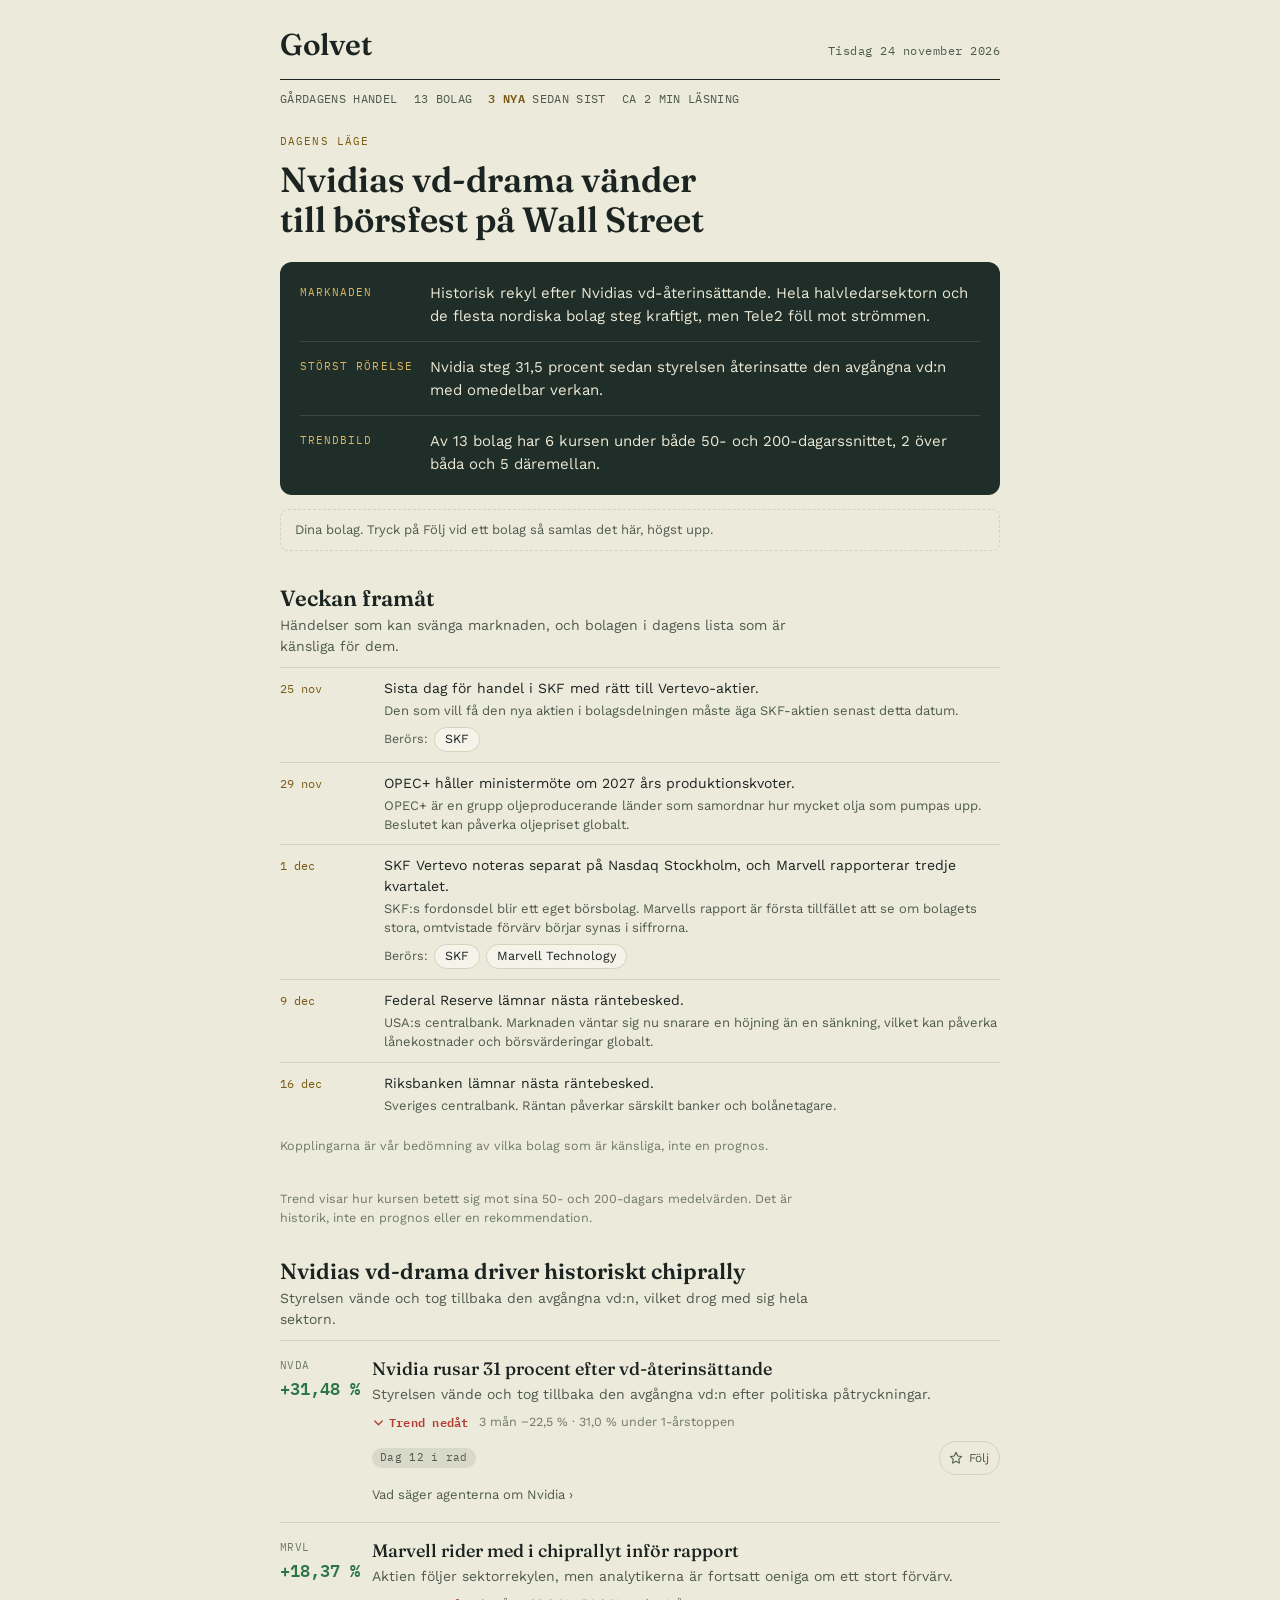
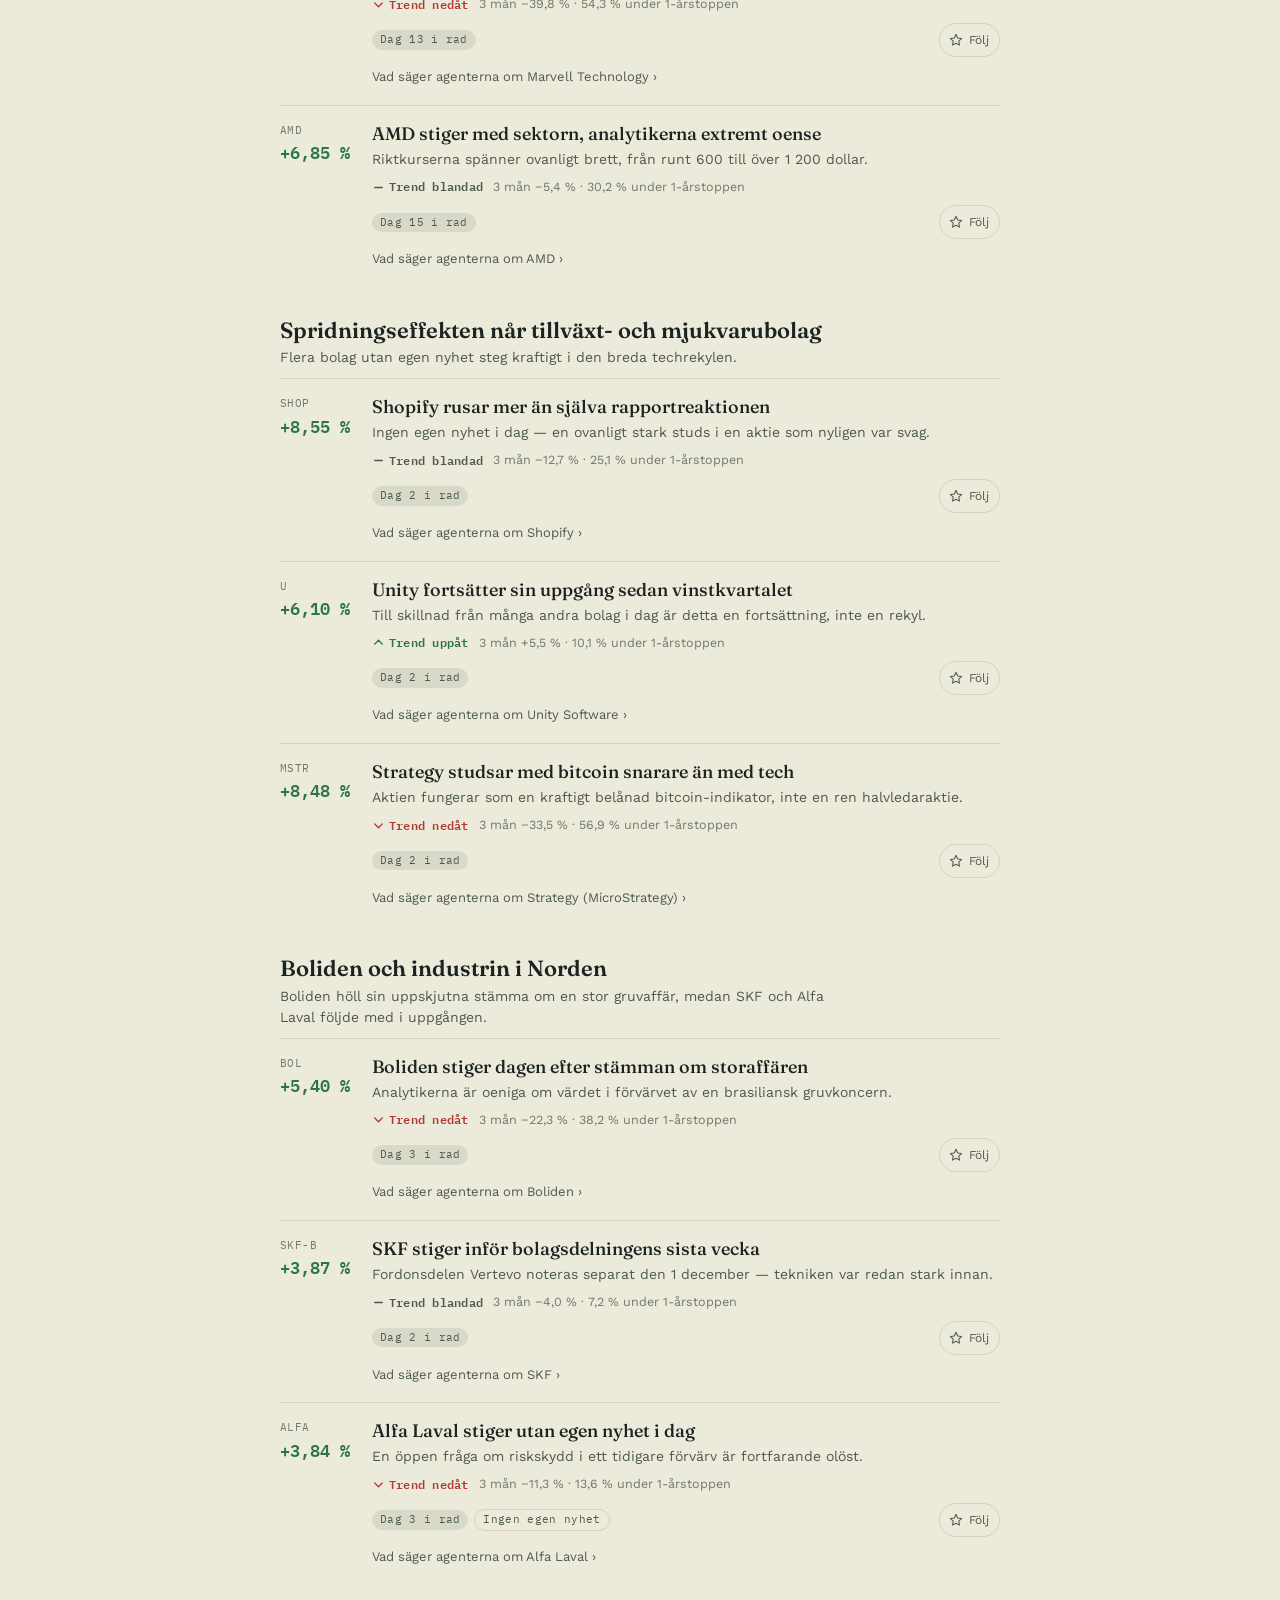
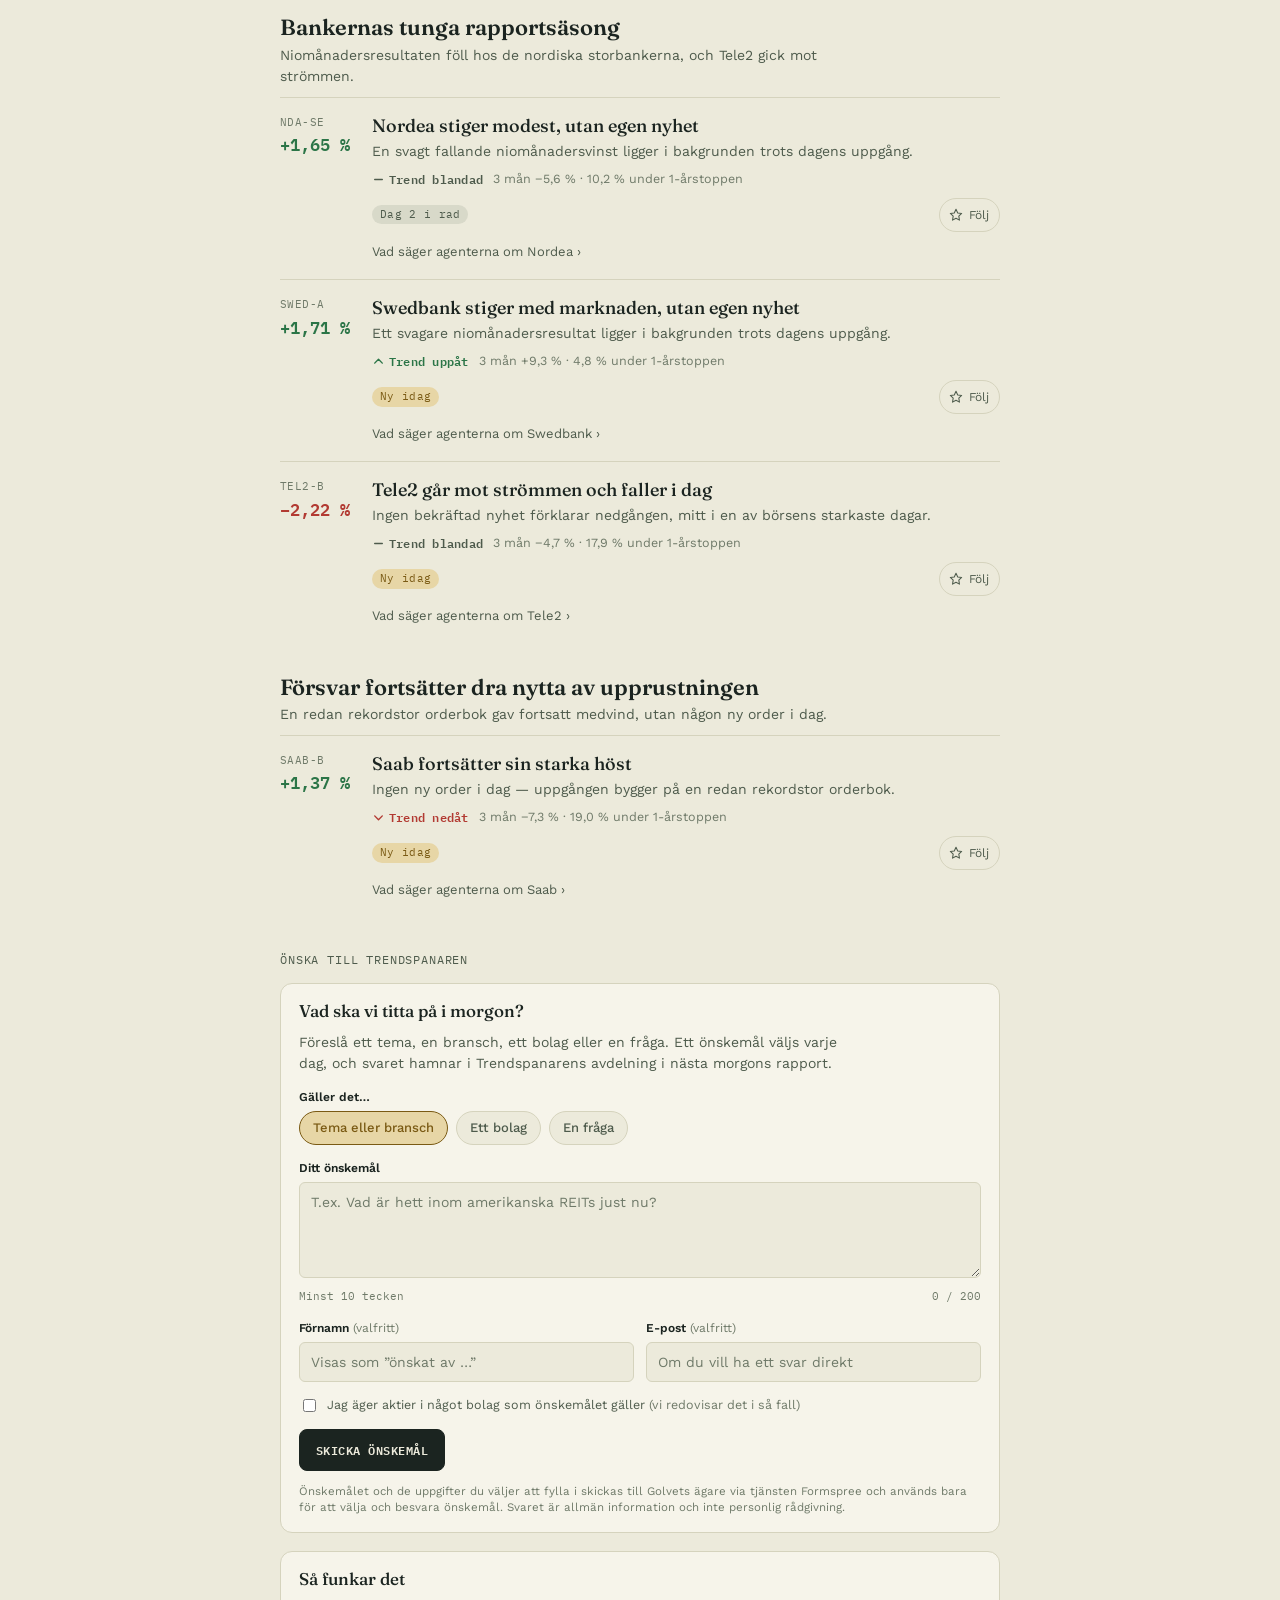
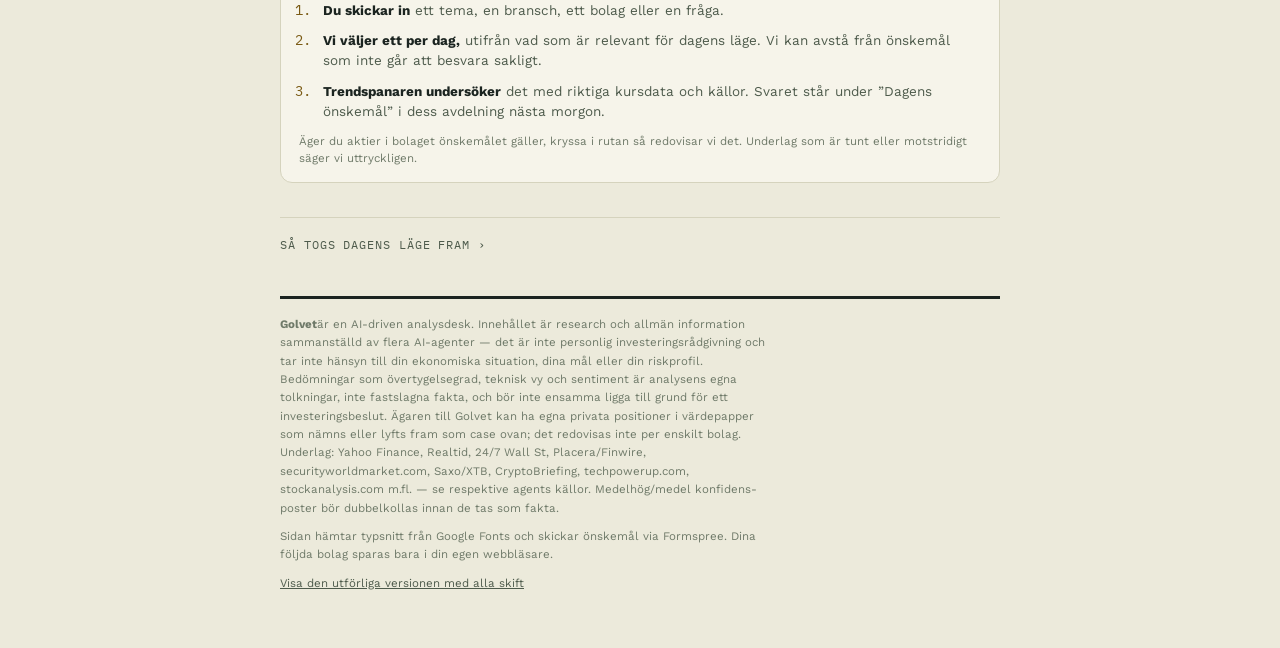
==== commit 9a615c1e: "Golvet 2026-11-24" ====
--- a/index.html
+++ b/index.html
@@ -1,4 +1,4 @@
-<!doctype html><html lang="sv"><head><meta charset="utf-8"><meta name="viewport" content="width=device-width,initial-scale=1"><title>Golvet</title><meta name="description" content="Dagens läge på börsen: Snabbaste tech-flykten sedan 2006 driver nytt halvledarras på Wall Street"><link rel="canonical" href="https://golvet.gaidens.se/"><meta property="og:type" content="website"><meta property="og:site_name" content="Golvet"><meta property="og:title" content="Golvet"><meta property="og:description" content="Dagens läge på börsen: Snabbaste tech-flykten sedan 2006 driver nytt halvledarras på Wall Street"><meta property="og:url" content="https://golvet.gaidens.se/"><meta property="og:locale" content="sv_SE"><meta name="twitter:card" content="summary"><link rel="icon" href="data:image/svg+xml,%3Csvg xmlns='http://www.w3.org/2000/svg' viewBox='0 0 100 100'%3E%3Ctext y='.9em' font-size='90'%3E%F0%9F%93%88%3C/text%3E%3C/svg%3E"><link rel="preconnect" href="https://fonts.gstatic.com" crossorigin><link rel="stylesheet" href="https://fonts.googleapis.com/css2?family=Fraunces:opsz,wght@9..144,500;9..144,600&family=Work+Sans:wght@400;500;600&family=IBM+Plex+Mono:wght@400;500;600&display=swap"><style>
+<!doctype html><html lang="sv"><head><meta charset="utf-8"><meta name="viewport" content="width=device-width,initial-scale=1"><title>Golvet</title><meta name="description" content="Dagens läge på börsen: Nvidias vd-drama vänder till börsfest på Wall Street"><link rel="canonical" href="https://golvet.gaidens.se/"><meta property="og:type" content="website"><meta property="og:site_name" content="Golvet"><meta property="og:title" content="Golvet"><meta property="og:description" content="Dagens läge på börsen: Nvidias vd-drama vänder till börsfest på Wall Street"><meta property="og:url" content="https://golvet.gaidens.se/"><meta property="og:locale" content="sv_SE"><meta name="twitter:card" content="summary"><link rel="icon" href="data:image/svg+xml,%3Csvg xmlns='http://www.w3.org/2000/svg' viewBox='0 0 100 100'%3E%3Ctext y='.9em' font-size='90'%3E%F0%9F%93%88%3C/text%3E%3C/svg%3E"><link rel="preconnect" href="https://fonts.gstatic.com" crossorigin><link rel="stylesheet" href="https://fonts.googleapis.com/css2?family=Fraunces:opsz,wght@9..144,500;9..144,600&family=Work+Sans:wght@400;500;600&family=IBM+Plex+Mono:wght@400;500;600&display=swap"><style>
 :root{
   --paper:#ECEADB; --surface:#F6F4EA; --ink:#1B2420; --ink-soft:#4E5B4C; --ink-faint:#6F7A69; --line:#D5D3BD;
   --desk:#1F2E28; --desk-ink:#ECE8D6; --glance:#D9B65F;
@@ -205,13 +205,13 @@
 .wish{ margin-top:34px; }
 </style></head><body>
 <div class="page">
-<header><div class="mast"><span class="word">Golvet</span><span class="date">Måndag 23 november 2026</span></div><div class="edition"><span>Fredagens handel</span><span>12 bolag</span><span><b>7 nya</b> sedan sist</span><span>ca 2 min läsning</span></div></header>
-<section class="lead"><p class="eyebrow">Dagens läge</p><h1>Snabbaste tech-flykten sedan 2006 driver nytt halvledarras på Wall Street</h1></section>
-<div class="glance"><div class="g"><span class="gl">Marknaden</span><span class="gt">Kraftigt säljtryck i amerikanska tech- och halvledaraktier efter en fondförvaltarenkät som visar den snabbaste flykten ur sektorn sedan 2006. Norden föll mer måttligt.</span></div><div class="g"><span class="gl">Störst rörelse</span><span class="gt">Nvidia föll 14 procent trots ett kvartal som slog förväntningarna, och AMD föll 13 procent efter en kortsäljarrapport om exportkontroller.</span></div><div class="g"><span class="gl">Trendbild</span><span class="gt">Av 12 bolag har 7 kursen under både 50- och 200-dagarssnittet, 2 över båda och 3 däremellan.</span></div></div>
+<header><div class="mast"><span class="word">Golvet</span><span class="date">Tisdag 24 november 2026</span></div><div class="edition"><span>Gårdagens handel</span><span>13 bolag</span><span><b>3 nya</b> sedan sist</span><span>ca 2 min läsning</span></div></header>
+<section class="lead"><p class="eyebrow">Dagens läge</p><h1>Nvidias vd-drama vänder till börsfest på Wall Street</h1></section>
+<div class="glance"><div class="g"><span class="gl">Marknaden</span><span class="gt">Historisk rekyl efter Nvidias vd-återinsättande. Hela halvledarsektorn och de flesta nordiska bolag steg kraftigt, men Tele2 föll mot strömmen.</span></div><div class="g"><span class="gl">Störst rörelse</span><span class="gt">Nvidia steg 31,5 procent sedan styrelsen återinsatte den avgångna vd:n med omedelbar verkan.</span></div><div class="g"><span class="gl">Trendbild</span><span class="gt">Av 13 bolag har 6 kursen under både 50- och 200-dagarssnittet, 2 över båda och 5 däremellan.</span></div></div>
 <div class="mine" id="mine"></div>
-<section class="week"><h2>Veckan framåt</h2><p class="gsum">Händelser som kan svänga marknaden, och bolagen i dagens lista som är känsliga för dem.</p><ul class="cal"><li><span class="cd">25 nov</span><div><span>Sista dag för handel i SKF med rätt till Vertevo-aktier.</span><p class="cx">Den som äger SKF-aktier den dagen får senare aktier i det nya, fristående bolaget Vertevo. Därefter handlas SKF utan den rätten.</p><div class="berors"><span>Berörs:</span><a class="chip2" href="#c-SKF-B">SKF</a></div></div></li><li><span class="cd">29 nov</span><div><span>OPEC+ håller ministermöte om 2027 års produktionsramverk.</span><p class="cx">OPEC+ är en grupp oljeproducerande länder som samordnar hur mycket olja som pumpas upp. Beslut här kan påverka oljepriset globalt.</p></div></li><li><span class="cd">30 nov</span><div><span>MSCI utesluter Strategy ur sina globala index.</span><p class="cx">Stora indexfonder följer MSCI:s index automatiskt och kan tvingas sälja aktien när den plockas bort, vilket kan pressa kursen ytterligare.</p><div class="berors"><span>Berörs:</span><a class="chip2" href="#c-MSTR">Strategy (MicroStrategy)</a></div></div></li><li><span class="cd">1 dec</span><div><span>SKF:s avknoppning Vertevo noteras separat på Nasdaq Stockholm.</span><p class="cx">Fordonsdelen av SKF blir ett eget börsnoterat bolag. Aktieägare som inte vill äga den nya delen kan sälja, vilket kan pressa kursen kort efter noteringen.</p><div class="berors"><span>Berörs:</span><a class="chip2" href="#c-SKF-B">SKF</a></div></div></li><li><span class="cd">8–9 dec</span><div><span>Federal Reserve lämnar sitt nästa räntebesked.</span><p class="cx">USA:s centralbank. Marknaden väntar sig nu en klart högre sannolikhet för en räntehöjning, vilket kan påverka värderingen av tillväxt- och teknikaktier särskilt mycket.</p><div class="berors"><span>Berörs:</span><a class="chip2" href="#c-NVDA">Nvidia</a><a class="chip2" href="#c-AMD">AMD</a><a class="chip2" href="#c-MRVL">Marvell Technology</a><a class="chip2" href="#c-MSTR">Strategy (MicroStrategy)</a><a class="chip2" href="#c-SHOP">Shopify</a><a class="chip2" href="#c-U">Unity Software</a></div></div></li><li><span class="cd">16 dec</span><div><span>Riksbankens nästa räntebesked.</span><p class="cx">Sveriges centralbank. Räntan påverkar bland annat bolånekostnader och hur svenska banker och fastighetsbolag värderas.</p></div></li></ul><p class="legend">Kopplingarna är vår bedömning av vilka bolag som är känsliga, inte en prognos.</p></section>
+<section class="week"><h2>Veckan framåt</h2><p class="gsum">Händelser som kan svänga marknaden, och bolagen i dagens lista som är känsliga för dem.</p><ul class="cal"><li><span class="cd">25 nov</span><div><span>Sista dag för handel i SKF med rätt till Vertevo-aktier.</span><p class="cx">Den som vill få den nya aktien i bolagsdelningen måste äga SKF-aktien senast detta datum.</p><div class="berors"><span>Berörs:</span><a class="chip2" href="#c-SKF-B">SKF</a></div></div></li><li><span class="cd">29 nov</span><div><span>OPEC+ håller ministermöte om 2027 års produktionskvoter.</span><p class="cx">OPEC+ är en grupp oljeproducerande länder som samordnar hur mycket olja som pumpas upp. Beslutet kan påverka oljepriset globalt.</p></div></li><li><span class="cd">1 dec</span><div><span>SKF Vertevo noteras separat på Nasdaq Stockholm, och Marvell rapporterar tredje kvartalet.</span><p class="cx">SKF:s fordonsdel blir ett eget börsbolag. Marvells rapport är första tillfället att se om bolagets stora, omtvistade förvärv börjar synas i siffrorna.</p><div class="berors"><span>Berörs:</span><a class="chip2" href="#c-SKF-B">SKF</a><a class="chip2" href="#c-MRVL">Marvell Technology</a></div></div></li><li><span class="cd">9 dec</span><div><span>Federal Reserve lämnar nästa räntebesked.</span><p class="cx">USA:s centralbank. Marknaden väntar sig nu snarare en höjning än en sänkning, vilket kan påverka lånekostnader och börsvärderingar globalt.</p></div></li><li><span class="cd">16 dec</span><div><span>Riksbanken lämnar nästa räntebesked.</span><p class="cx">Sveriges centralbank. Räntan påverkar särskilt banker och bolånetagare.</p></div></li></ul><p class="legend">Kopplingarna är vår bedömning av vilka bolag som är känsliga, inte en prognos.</p></section>
 <p class="legend" style="margin-top:34px">Trend visar hur kursen betett sig mot sina 50- och 200-dagars medelvärden. Det är historik, inte en prognos eller en rekommendation.</p>
-<section class="group"><h2>Institutionell tech-flykt driver halvledarras</h2><p class="gsum">En global fondförvaltarenkät visar den snabbaste flykten ur teknikaktier sedan 2006.</p><ul class="rows"><li class="row" id="c-NVDA" data-t="NVDA" data-mv="−14,01 %" data-co="Nvidia"><div class="num"><span class="tick">NVDA</span><span class="move down">−14,01 %</span></div><div class="body"><h3>Nvidia faller 14 procent trots starkt kvartal</h3><p class="why">Ledarskapsosäkerhet och bred techflykt väger tyngre än ett rapportslag.</p><div class="trend"><span class="tl down"><svg viewBox="0 0 24 24" width="13" height="13" aria-hidden="true"><path d="M5 9l7 7 7-7"/></svg>Trend nedåt</span><span class="tm">3 mån −39,8 % · 47,5 % under 1-årstoppen</span></div><div class="tags"><span class="tag">Dag 11 i rad</span><button class="follow" type="button" aria-pressed="false" aria-label="Följ Nvidia"><svg viewBox="0 0 24 24" width="16" height="16" aria-hidden="true"><path d="M12 3.5l2.6 5.4 5.9.8-4.3 4.1 1 5.9L12 16.9l-5.2 2.8 1-5.9-4.3-4.1 5.9-.8z" stroke-width="1.6" stroke-linejoin="round"/></svg><span>Följ</span></button></div><details><summary>Vad säger agenterna om Nvidia</summary><div class="det"><div class="agents"><div class="ag"><span class="al">Bolag och analytiker</span><span class="at">Bolag &amp; Analytiker-desken noterar spretande riktkursändringar efter rapporten — Piper Sandler sänkte till 230 dollar på ledarskapsoro, medan JPMorgan och Wedbush höjde.</span></div><div class="ag"><span class="al">Sentiment</span><span class="at">Splittrat — starka siffror möter en bredare flykt ur techsektorn och fortsatt ledarskapsosäkerhet. —</span></div><div class="ag"><span class="al">Riskgranskare</span><span class="at"><b>Bull:</b> ett kvartal som slog förväntningarna tydligt ger ett fundamentalt golv oavsett ledarskapsoro. <b>Bear:</b> utan en permanent vd kan osäkerheten fortsätta dämpa aktien veckor framöver.</span></div><div class="ag"><span class="al">Omvärld</span><span class="at">Styrelsen söker fortfarande en permanent vd efter Jensen Huangs avgång den 11–12 november. Fed:s räntebesked 8–9 december kan påverka värderingen ytterligare.</span></div></div><p><b>Så rörde sig aktien.</b> Nvidia föll 14,01 procent till 125,53 dollar (dagsintervall 124,50–143,73 dollar, volym 633 418 487 aktier), i en kraftig eskalering av höstens nedgång sex dagar efter att bolaget rapporterade ett kvartal som slog förväntningarna tydligt under tillförordnad vd Colette Kress.</p><p><b>Trend.</b> Pris 125,53, 50-dagars medelvärde 207,00, 200-dagars 203,35. Över båda räknas som uppåt, under båda som nedåt. Det beskriver hur kursen betett sig, inte en prognos.</p><p class="src">Påverkan: Blandad. Källa: Nvidias pressmeddelanden (11–12/11, 17/11), FourWeekMBA (18/11), Wells Fargo/Piper Sandler-research citerat i branschmedia, BofA Global Fund Manager Survey (17/11), Yahoo Finance (23/11).</p></div></details></div></li><li class="row" id="c-AMD" data-t="AMD" data-mv="−13,25 %" data-co="AMD"><div class="num"><span class="tick">AMD</span><span class="move down">−13,25 %</span></div><div class="body"><h3>AMD faller 13 procent efter kortsäljarrapport</h3><p class="why">En rapport om exportkontrollrisker lades ovanpå en redan etablerad nedtrend.</p><div class="trend"><span class="tl down"><svg viewBox="0 0 24 24" width="13" height="13" aria-hidden="true"><path d="M5 9l7 7 7-7"/></svg>Trend nedåt</span><span class="tm">3 mån −7,1 % · 34,7 % under 1-årstoppen</span></div><div class="tags"><span class="tag">Dag 14 i rad</span><button class="follow" type="button" aria-pressed="false" aria-label="Följ AMD"><svg viewBox="0 0 24 24" width="16" height="16" aria-hidden="true"><path d="M12 3.5l2.6 5.4 5.9.8-4.3 4.1 1 5.9L12 16.9l-5.2 2.8 1-5.9-4.3-4.1 5.9-.8z" stroke-width="1.6" stroke-linejoin="round"/></svg><span>Följ</span></button></div><details><summary>Vad säger agenterna om AMD</summary><div class="det"><div class="agents"><div class="ag"><span class="al">Bolag och analytiker</span><span class="at">Teknisk analys visar att AMD handlat under sina glidande medelvärden sedan ett dödskors bildades den 5 november.</span></div><div class="ag"><span class="al">Sentiment</span><span class="at">Negativt — en bolagsspecifik kortsäljarrapport förstärker den sektorbreda oron. —</span></div><div class="ag"><span class="al">Riskgranskare</span><span class="at"><b>Bull:</b> ett tidigare starkt kvartal har redan rapporterats, vilket kan begränsa ytterligare nedsida. <b>Bear:</b> en konkret, bolagsspecifik kortsäljarrapport lägger en ny risk ovanpå en redan etablerad teknisk nedtrend.</span></div><div class="ag"><span class="al">Omvärld</span><span class="at">Hunterbrooks rapport (19 november) handlar om riskerna i AMD:s exportkontroller. Fed:s räntebesked 8–9 december kan påverka hela sektorn.</span></div></div><p><b>Så rörde sig aktien.</b> AMD föll 13,25 procent till 424,39 dollar (dagsintervall 418,76–474,79 dollar, volym 70 280 864 aktier), och bär dels på den breda sektoromvärderingen, dels på en egen, färsk motvind: en kortsäljarrapport från Hunterbrook, publicerad den 19 november, om riskerna kring bolagets exportkontroller.</p><p><b>Trend.</b> Pris 424,39, 50-dagars medelvärde 553,10, 200-dagars 429,79. Över båda räknas som uppåt, under båda som nedåt. Det beskriver hur kursen betett sig, inte en prognos.</p><p class="src">Påverkan: Negativ. Källa: Hunterbrook Media (19/11), teknisk bevakning citerad via 247wallst.com och fool.com, Yahoo Finance (23/11).</p></div></details></div></li><li class="row" id="c-MRVL" data-t="MRVL" data-mv="−11,69 %" data-co="Marvell Technology"><div class="num"><span class="tick">MRVL</span><span class="move down">−11,69 %</span></div><div class="body"><h3>Marvell faller 12 procent på utspädningsoro</h3><p class="why">Lumentum-köpet delar analytikerkåren mellan optimism och oro för utspädning.</p><div class="trend"><span class="tl down"><svg viewBox="0 0 24 24" width="13" height="13" aria-hidden="true"><path d="M5 9l7 7 7-7"/></svg>Trend nedåt</span><span class="tm">3 mån −46,7 % · 61,4 % under 1-årstoppen</span></div><div class="tags"><span class="tag">Dag 12 i rad</span><button class="follow" type="button" aria-pressed="false" aria-label="Följ Marvell Technology"><svg viewBox="0 0 24 24" width="16" height="16" aria-hidden="true"><path d="M12 3.5l2.6 5.4 5.9.8-4.3 4.1 1 5.9L12 16.9l-5.2 2.8 1-5.9-4.3-4.1 5.9-.8z" stroke-width="1.6" stroke-linejoin="round"/></svg><span>Följ</span></button></div><details><summary>Vad säger agenterna om Marvell Technology</summary><div class="det"><div class="agents"><div class="ag"><span class="al">Bolag och analytiker</span><span class="at">Analytikerbilden är tydligt delad: BofA och Cantor Fitzgerald satte neutrala riktkurser på 225 dollar, medan JPMorgan (360 dollar) och Jefferies (450 dollar) ser fortsatt uppsida.</span></div><div class="ag"><span class="al">Sentiment</span><span class="at">Negativt — utspädningsoron kring Lumentum-affären överskuggar fortsatt en i grunden delad analytikerbild. —</span></div><div class="ag"><span class="al">Riskgranskare</span><span class="at"><b>Bull:</b> en del av analytikerkåren ser fortsatt betydande uppsida trots kursfallet. <b>Bear:</b> Lumentum-affären slutförs inte förrän 2028, en lång tid att bära utspädningsoron.</span></div><div class="ag"><span class="al">Omvärld</span><span class="at">Det 115 miljarder dollar stora, helaktiefinansierade köpet av Lumentum annonserades 2 november och väntas slutföras första halvåret 2028.</span></div></div><p><b>Så rörde sig aktien.</b> Marvell Technology föll 11,69 procent till 122,28 dollar (dagsintervall 120,56–134,18 dollar, volym 40 483 358 aktier), och fortsätter den nedgång som inleddes efter att bolaget den 2 november ingick avtal om att förvärva optikbolaget Lumentum i en 115 miljarder dollar stor, helaktiefinansierad affär.</p><p><b>Trend.</b> Pris 122,28, 50-dagars medelvärde 220,27, 200-dagars 188,60. Över båda räknas som uppåt, under båda som nedåt. Det beskriver hur kursen betett sig, inte en prognos.</p><p class="src">Påverkan: Negativ. Källa: BofA/Cantor Fitzgerald/JPMorgan/Jefferies/B. Riley-research citerat via Motley Fool (16/11) och branschmedia, Yahoo Finance (23/11).</p></div></details></div></li></ul></section><section class="group"><h2>Krypto och mjukvara pressas av samma våg</h2><p class="gsum">Strategy faller inför en indexuteslutning, medan Shopify och Unity Software ger tillbaka tidigare uppgångar.</p><ul class="rows"><li class="row" id="c-MSTR" data-t="MSTR" data-mv="−9,67 %" data-co="Strategy (MicroStrategy)"><div class="num"><span class="tick">MSTR</span><span class="move down">−9,67 %</span></div><div class="body"><h3>Strategy faller inför MSCI-uteslutning 30 nov</h3><p class="why">Ett fallande bitcoinpris och en kommande indexuteslutning drabbar bolaget samtidigt.</p><div class="trend"><span class="tl down"><svg viewBox="0 0 24 24" width="13" height="13" aria-hidden="true"><path d="M5 9l7 7 7-7"/></svg>Trend nedåt</span><span class="tm">3 mån −36,6 % · 60,3 % under 1-årstoppen</span></div><div class="tags"><span class="tag new">Ny idag</span><button class="follow" type="button" aria-pressed="false" aria-label="Följ Strategy (MicroStrategy)"><svg viewBox="0 0 24 24" width="16" height="16" aria-hidden="true"><path d="M12 3.5l2.6 5.4 5.9.8-4.3 4.1 1 5.9L12 16.9l-5.2 2.8 1-5.9-4.3-4.1 5.9-.8z" stroke-width="1.6" stroke-linejoin="round"/></svg><span>Följ</span></button></div><details><summary>Vad säger agenterna om Strategy (MicroStrategy)</summary><div class="det"><div class="agents"><div class="ag"><span class="al">Bolag och analytiker</span><span class="at"><span class="qt">Ingen kommentar idag.</span></span></div><div class="ag"><span class="al">Sentiment</span><span class="at">Negativt — indexexkludering och ett fallande bitcoinpris drabbar bolaget samtidigt. —</span></div><div class="ag"><span class="al">Riskgranskare</span><span class="at"><b>Bull:</b> en rekyl i bitcoinpriset skulle kunna vända aktien snabbt tillbaka upp. <b>Bear:</b> MSCI-uteslutningen den 30 november är en bekräftad, kommande negativ händelse.</span></div><div class="ag"><span class="al">Omvärld</span><span class="at">MSCI meddelade den 11 november att Strategy utesluts ur bolagets globala index efter börsstängning 30 november, vilket enligt en analytikeruppskattning kan tvinga fram passivt säljtryck.</span></div></div><p><b>Så rörde sig aktien.</b> Strategy (MicroStrategy) föll 9,67 procent till 77,80 dollar (dagsintervall 77,69–87,95 dollar, volym 35 911 089 aktier), i en fortsatt nedgång inför att MSCI utesluter bolaget ur sina globala index efter börsstängning den 30 november.</p><p><b>Trend.</b> Pris 77,80, 50-dagars medelvärde 138,91, 200-dagars 131,76. Över båda räknas som uppåt, under båda som nedåt. Det beskriver hur kursen betett sig, inte en prognos.</p><p class="src">Påverkan: Negativ. Källa: MSCI (11/11), JPMorgan-uppskattning citerad via Cointelegraph, Fortune (prisöversikt, 17–19/11), Yahoo Finance (23/11).</p></div></details></div></li><li class="row" id="c-SHOP" data-t="SHOP" data-mv="−6,25 %" data-co="Shopify"><div class="num"><span class="tick">SHOP</span><span class="move down">−6,25 %</span></div><div class="body"><h3>Shopify fortsätter falla trots stark tillväxt</h3><p class="why">32 procents omsättningstillväxt har inte stoppat den bredare nedgången i mjukvarubolag.</p><div class="trend"><span class="tl down"><svg viewBox="0 0 24 24" width="13" height="13" aria-hidden="true"><path d="M5 9l7 7 7-7"/></svg>Trend nedåt</span><span class="tm">3 mån −17,4 % · 31,0 % under 1-årstoppen</span></div><div class="tags"><span class="tag new">Ny idag</span><button class="follow" type="button" aria-pressed="false" aria-label="Följ Shopify"><svg viewBox="0 0 24 24" width="16" height="16" aria-hidden="true"><path d="M12 3.5l2.6 5.4 5.9.8-4.3 4.1 1 5.9L12 16.9l-5.2 2.8 1-5.9-4.3-4.1 5.9-.8z" stroke-width="1.6" stroke-linejoin="round"/></svg><span>Följ</span></button></div><details><summary>Vad säger agenterna om Shopify</summary><div class="det"><div class="agents"><div class="ag"><span class="al">Bolag och analytiker</span><span class="at">National Bank och ATB Cormark höjde sina riktkurser till 185 respektive 237 dollar tidigare i november, men ATB behöll en neutral rekommendation med hänvisning till värderingen.</span></div><div class="ag"><span class="al">Sentiment</span><span class="at">Blandat — höjda riktkurser möter en fortsatt svag kursutveckling utan ny bolagsspecifik orsak. —</span></div><div class="ag"><span class="al">Riskgranskare</span><span class="at"><b>Bull:</b> stark omsättningstillväxt och höjda riktkurser från flera analytiker. <b>Bear:</b> en hög värdering gör aktien känslig för den bredare nedgången i mjukvarubolag.</span></div><div class="ag"><span class="al">Omvärld</span><span class="at"><span class="qt">Inget känt i dagens underlag.</span></span></div></div><p><b>Så rörde sig aktien.</b> Shopify föll 6,25 procent till 123,72 dollar (dagsintervall 122,83–134,77 dollar, volym 14 229 595 aktier), och fortsätter glida nedåt trots att bolagets tredje kvartal visade 32 procents omsättningstillväxt och ett vinstslag.</p><p><b>Trend.</b> Pris 123,72, 50-dagars medelvärde 153,26, 200-dagars 130,56. Över båda räknas som uppåt, under båda som nedåt. Det beskriver hur kursen betett sig, inte en prognos.</p><p class="src">Påverkan: Blandad. Källa: National Bank/ATB Cormark-research citerat via tikr.com och kalkine.com, Yahoo Finance (23/11).</p></div></details></div></li><li class="row" id="c-U" data-t="U" data-mv="−4,18 %" data-co="Unity Software"><div class="num"><span class="tick">U</span><span class="move down">−4,18 %</span></div><div class="body"><h3>Unity Software ger tillbaka del av novemberrallyt</h3><p class="why">En vinsthemtagning efter en uppgång på 33 procent i november, inte en ny negativ nyhet.</p><div class="trend"><span class="tl up"><svg viewBox="0 0 24 24" width="13" height="13" aria-hidden="true"><path d="M5 15l7-7 7 7"/></svg>Trend uppåt</span><span class="tm">3 mån −3,1 % · 15,3 % under 1-årstoppen</span></div><div class="tags"><span class="tag new">Ny idag</span><button class="follow" type="button" aria-pressed="false" aria-label="Följ Unity Software"><svg viewBox="0 0 24 24" width="16" height="16" aria-hidden="true"><path d="M12 3.5l2.6 5.4 5.9.8-4.3 4.1 1 5.9L12 16.9l-5.2 2.8 1-5.9-4.3-4.1 5.9-.8z" stroke-width="1.6" stroke-linejoin="round"/></svg><span>Följ</span></button></div><details><summary>Vad säger agenterna om Unity Software</summary><div class="det"><div class="agents"><div class="ag"><span class="al">Bolag och analytiker</span><span class="at">Wedbush och Jefferies höjde båda sina riktkurser till 55 dollar efter bolagets första vinstkvartal sedan börsnoteringen.</span></div><div class="ag"><span class="al">Sentiment</span><span class="at">I grunden positivt — ingen bekräftad negativ nyhet bakom dagens fall. —</span></div><div class="ag"><span class="al">Riskgranskare</span><span class="at"><b>Bull:</b> ett första vinstkvartal, stark Q4-guidning och fortsatt konsensus köp bland 34 analytiker. <b>Bear:</b> dagens fall kan vara starten på en längre konsolidering efter en mycket snabb uppgång.</span></div><div class="ag"><span class="al">Omvärld</span><span class="at"><span class="qt">Inget känt i dagens underlag.</span></span></div></div><p><b>Så rörde sig aktien.</b> Unity Software föll 4,18 procent till 44,75 dollar (dagsintervall 44,55–47,06 dollar, volym 10 781 645 aktier), en fortsatt vinsthemtagning efter att aktien stigit till en ettårshögsta kring 52,81 dollar i mitten av november på sitt första vinstkvartal sedan börsnoteringen.</p><p><b>Trend.</b> Pris 44,75, 50-dagars medelvärde 43,99, 200-dagars 32,50. Över båda räknas som uppåt, under båda som nedåt. Det beskriver hur kursen betett sig, inte en prognos.</p><p class="src">Påverkan: Blandad. Källa: Wedbush/Jefferies-research citerat via aaii.com och chartmill.com, Yahoo Finance (23/11).</p></div></details></div></li></ul></section><section class="group"><h2>Nordiska förvärv och avknoppningar fortsätter</h2><p class="gsum">Boliden, SKF och Alfa Laval är alla mitt i egna strukturaffärer denna vecka.</p><ul class="rows"><li class="row" id="c-BOL" data-t="BOL" data-mv="−3,21 %" data-co="Boliden"><div class="num"><span class="tick">BOL</span><span class="move down">−3,21 %</span></div><div class="body"><h3>Boliden höll stämma om Nexa-affären i dag</h3><p class="why">Aktieägarna röstade om finansieringen av köpet av 64,7 procent av Nexa Resources.</p><div class="trend"><span class="tl down"><svg viewBox="0 0 24 24" width="13" height="13" aria-hidden="true"><path d="M5 9l7 7 7-7"/></svg>Trend nedåt</span><span class="tm">3 mån −22,3 % · 38,2 % under 1-årstoppen</span></div><div class="tags"><span class="tag">Dag 2 i rad</span><button class="follow" type="button" aria-pressed="false" aria-label="Följ Boliden"><svg viewBox="0 0 24 24" width="16" height="16" aria-hidden="true"><path d="M12 3.5l2.6 5.4 5.9.8-4.3 4.1 1 5.9L12 16.9l-5.2 2.8 1-5.9-4.3-4.1 5.9-.8z" stroke-width="1.6" stroke-linejoin="round"/></svg><span>Följ</span></button></div><details><summary>Vad säger agenterna om Boliden</summary><div class="det"><div class="agents"><div class="ag"><span class="al">Bolag och analytiker</span><span class="at"><span class="qt">Ingen kommentar idag.</span></span></div><div class="ag"><span class="al">Sentiment</span><span class="at">Oklart — strategiskt motiverat förvärv möter ett brett, marknadsdrivet säljtryck på stämmodagen. —</span></div><div class="ag"><span class="al">Riskgranskare</span><span class="at"><b>Bull:</b> Nexa-affären stärker Bolidens position inom zink och koppar långsiktigt. <b>Bear:</b> en apportemission innebär utspädning, och utfallet av dagens stämma var inte klart vid sammanställningen.</span></div><div class="ag"><span class="al">Omvärld</span><span class="at">Affären, värd 1 310 miljoner dollar, offentliggjordes 27 augusti och väntas slutföras första kvartalet 2027.</span></div></div><p><b>Så rörde sig aktien.</b> Boliden föll 3,21 procent till 446,50 kronor (dagsintervall 440,80–455,50 kronor, volym 3 599 538 aktier), samma dag som bolaget höll en extra bolagsstämma för att godkänna en apportemission till Votorantim som betalning för köpet av 64,7 procent av Nexa Resources.</p><p><b>Trend.</b> Pris 446,50, 50-dagars medelvärde 512,15, 200-dagars 543,59. Över båda räknas som uppåt, under båda som nedåt. Det beskriver hur kursen betett sig, inte en prognos.</p><p class="src">Påverkan: Blandad. Källa: Bolidens pressmeddelanden (27/8, kallelse till EGM), Yahoo Finance (23/11).</p></div></details></div></li><li class="row" id="c-SKF-B" data-t="SKF-B" data-mv="−4,91 %" data-co="SKF"><div class="num"><span class="tick">SKF-B</span><span class="move down">−4,91 %</span></div><div class="body"><h3>SKF går in i slutfasen av Vertevo-avknoppningen</h3><p class="why">Sista dag för handel med rätt till Vertevo-aktier är 25 november.</p><div class="trend"><span class="tl mid"><svg viewBox="0 0 24 24" width="13" height="13" aria-hidden="true"><path d="M5 12h14"/></svg>Trend blandad</span><span class="tm">3 mån −4,0 % · 7,2 % under 1-årstoppen</span></div><div class="tags"><span class="tag new">Ny idag</span><button class="follow" type="button" aria-pressed="false" aria-label="Följ SKF"><svg viewBox="0 0 24 24" width="16" height="16" aria-hidden="true"><path d="M12 3.5l2.6 5.4 5.9.8-4.3 4.1 1 5.9L12 16.9l-5.2 2.8 1-5.9-4.3-4.1 5.9-.8z" stroke-width="1.6" stroke-linejoin="round"/></svg><span>Följ</span></button></div><details><summary>Vad säger agenterna om SKF</summary><div class="det"><div class="agents"><div class="ag"><span class="al">Bolag och analytiker</span><span class="at">Pareto värderar de två bolagen tillsammans till omkring 320 kronor per nuvarande SKF-aktie, klart över dagens kurs.</span></div><div class="ag"><span class="al">Sentiment</span><span class="at">I grunden positivt på värdeskapandet i avknoppningen, dämpat av dagens bredare säljtryck. —</span></div><div class="ag"><span class="al">Riskgranskare</span><span class="at"><b>Bull:</b> avknoppningen kan enligt Pareto frigöra betydande värde för aktieägarna. <b>Bear:</b> Handelsbanken varnar för ett initialt säljtryck i Vertevo-aktien efter noteringen.</span></div><div class="ag"><span class="al">Omvärld</span><span class="at">Vertevo, SKF:s fordonsdel, noteras separat på Nasdaq Stockholm den 1 december. Utbytesvillkoret är fem SKF-aktier mot en Vertevo-aktie.</span></div></div><p><b>Så rörde sig aktien.</b> SKF föll 4,91 procent till 261,20 kronor (dagsintervall 261,20–270,00 kronor, volym 1 807 912 aktier), i en vecka där avknoppningen av fordonsdelen SKF Vertevo går in i sin sista fas — sista dag för handel i SKF med rätt till Vertevo-aktier är den 25 november, och Vertevo noteras separat på Nasdaq Stockholm den 1 december.</p><p><b>Trend.</b> Pris 261,20, 50-dagars medelvärde 272,25, 200-dagars 253,52. Över båda räknas som uppåt, under båda som nedåt. Det beskriver hur kursen betett sig, inte en prognos.</p><p class="src">Påverkan: Positiv. Källa: SKF:s pressmeddelanden, Pareto- och Handelsbanken-research citerat i nordisk finansmedia (17–18/11), Yahoo Finance (23/11).</p></div></details></div></li><li class="row" id="c-ALFA" data-t="ALFA" data-mv="−3,59 %" data-co="Alfa Laval"><div class="num"><span class="tick">ALFA</span><span class="move down">−3,59 %</span></div><div class="body"><h3>Alfa Laval byggde vidare på Navtor-köpet</h3><p class="why">En analytiker kallar priset för det norska sjöfartsbolaget högt.</p><div class="trend"><span class="tl down"><svg viewBox="0 0 24 24" width="13" height="13" aria-hidden="true"><path d="M5 9l7 7 7-7"/></svg>Trend nedåt</span><span class="tm">3 mån −11,3 % · 13,6 % under 1-årstoppen</span></div><div class="tags"><span class="tag">Dag 2 i rad</span><button class="follow" type="button" aria-pressed="false" aria-label="Följ Alfa Laval"><svg viewBox="0 0 24 24" width="16" height="16" aria-hidden="true"><path d="M12 3.5l2.6 5.4 5.9.8-4.3 4.1 1 5.9L12 16.9l-5.2 2.8 1-5.9-4.3-4.1 5.9-.8z" stroke-width="1.6" stroke-linejoin="round"/></svg><span>Följ</span></button></div><details><summary>Vad säger agenterna om Alfa Laval</summary><div class="det"><div class="agents"><div class="ag"><span class="al">Bolag och analytiker</span><span class="at">EFN-analytikern Peter Hedlund har kallat priset för Navtor högt — över 20 gånger väntat rörelseresultat för 2026.</span></div><div class="ag"><span class="al">Sentiment</span><span class="at">Blandat — tillväxt genom förvärv möter skepsis kring pris och en öppen compliance-flagga. —</span></div><div class="ag"><span class="al">Riskgranskare</span><span class="at"><b>Bull:</b> förvärvet stärker Alfa Lavals position inom sjöfartsdigitalisering långsiktigt. <b>Bear:</b> en skeptisk prisbedömning och ett öppet compliance-ärende hos Navtor ger en blandad bild.</span></div><div class="ag"><span class="al">Omvärld</span><span class="at">Navtor-affären, värd ungefär 700 miljoner dollar, väntas slutföras första kvartalet 2027.</span></div></div><p><b>Så rörde sig aktien.</b> Alfa Laval föll 3,59 procent till 510,00 kronor (dagsintervall 509,20–521,40 kronor, volym 768 850 aktier), en vecka efter bolagets kapitalmarknadsdag den 18 november, som byggde vidare på förvärvet av det norska sjöfartsmjukvarubolaget Navtor för ungefär 700 miljoner dollar.</p><p><b>Trend.</b> Pris 510,00, 50-dagars medelvärde 553,38, 200-dagars 546,89. Över båda räknas som uppåt, under båda som nedåt. Det beskriver hur kursen betett sig, inte en prognos.</p><p class="src">Påverkan: Blandad. Källa: Alfa Lavals pressmeddelande (6/11), EFN (18/11), Yahoo Finance (23/11).</p></div></details></div></li></ul></section><section class="group"><h2>Nordiska ledningsfrågor löses</h2><p class="gsum">Nordea friades till stor del i sitt penningtvättsmål och Sinch fick en permanent vd.</p><ul class="rows"><li class="row" id="c-NDA-SE" data-t="NDA-SE" data-mv="−2,23 %" data-co="Nordea"><div class="num"><span class="tick">NDA-SE</span><span class="move down">−2,23 %</span></div><div class="body"><h3>Nordea friades till stor del i penningtvättsmål</h3><p class="why">Böterna blev långt under åklagarens krav — ett utfall analyshuset Inderes kallar gynnsamt.</p><div class="trend"><span class="tl mid"><svg viewBox="0 0 24 24" width="13" height="13" aria-hidden="true"><path d="M5 12h14"/></svg>Trend blandad</span><span class="tm">3 mån −5,6 % · 10,2 % under 1-årstoppen</span></div><div class="tags"><span class="tag new">Ny idag</span><button class="follow" type="button" aria-pressed="false" aria-label="Följ Nordea"><svg viewBox="0 0 24 24" width="16" height="16" aria-hidden="true"><path d="M12 3.5l2.6 5.4 5.9.8-4.3 4.1 1 5.9L12 16.9l-5.2 2.8 1-5.9-4.3-4.1 5.9-.8z" stroke-width="1.6" stroke-linejoin="round"/></svg><span>Följ</span></button></div><details><summary>Vad säger agenterna om Nordea</summary><div class="det"><div class="agents"><div class="ag"><span class="al">Bolag och analytiker</span><span class="at">Analyshuset Inderes kallade domslutet den 9 november gynnsamt för Nordea.</span></div><div class="ag"><span class="al">Sentiment</span><span class="at">Positivt — ett domslut klart bättre än väntat, dämpat av dagens bredare säljtryck. —</span></div><div class="ag"><span class="al">Riskgranskare</span><span class="at"><b>Bull:</b> ett domslut klart bättre än väntat minskar en långvarig osäkerhet. <b>Bear:</b> ett överklagande från åklagarsidan kan förlänga processen ytterligare.</span></div><div class="ag"><span class="al">Omvärld</span><span class="at">Köpenhamns byret friade Nordea på fem av sju punkter och satte böterna till 155 miljoner danska kronor, mot ett krav på 6,6 miljarder.</span></div></div><p><b>Så rörde sig aktien.</b> Nordea föll 2,23 procent till 182,20 kronor (dagsintervall 182,00–185,20 kronor, volym 2 237 700 aktier), trots att Köpenhamns byret den 9 november friade banken på fem av sju åtalspunkter i det långvariga penningtvättsmålet och satte böterna långt under åklagarens krav.</p><p><b>Trend.</b> Pris 182,20, 50-dagars medelvärde 186,95, 200-dagars 181,32. Över båda räknas som uppåt, under båda som nedåt. Det beskriver hur kursen betett sig, inte en prognos.</p><p class="src">Påverkan: Positiv. Källa: Köpenhamns byret (dom 9/11), Nordeas pressmeddelanden, Inderes-kommentar, Yahoo Finance (23/11).</p></div></details></div></li><li class="row" id="c-SINCH" data-t="SINCH" data-mv="−4,54 %" data-co="Sinch"><div class="num"><span class="tick">SINCH</span><span class="move down">−4,54 %</span></div><div class="body"><h3>Sinch fick permanent vd efter sex månader</h3><p class="why">Jonas Dahlberg utsågs till permanent vd, vilket avslutar en lång osäkerhetsperiod.</p><div class="trend"><span class="tl mid"><svg viewBox="0 0 24 24" width="13" height="13" aria-hidden="true"><path d="M5 12h14"/></svg>Trend blandad</span><span class="tm">3 mån −15,5 % · 25,4 % under 1-årstoppen</span></div><div class="tags"><span class="tag new">Ny idag</span><button class="follow" type="button" aria-pressed="false" aria-label="Följ Sinch"><svg viewBox="0 0 24 24" width="16" height="16" aria-hidden="true"><path d="M12 3.5l2.6 5.4 5.9.8-4.3 4.1 1 5.9L12 16.9l-5.2 2.8 1-5.9-4.3-4.1 5.9-.8z" stroke-width="1.6" stroke-linejoin="round"/></svg><span>Följ</span></button></div><details><summary>Vad säger agenterna om Sinch</summary><div class="det"><div class="agents"><div class="ag"><span class="al">Bolag och analytiker</span><span class="at"><span class="qt">Ingen kommentar idag.</span></span></div><div class="ag"><span class="al">Sentiment</span><span class="at">I grunden positivt på att ledarskapsfrågan är löst, dämpat av dagens bredare säljtryck. —</span></div><div class="ag"><span class="al">Riskgranskare</span><span class="at"><b>Bull:</b> en permanent vd ger ledningen ett tydligare mandat att driva bolaget framåt. <b>Bear:</b> utnämningen i sig löser inte bolagets underliggande tillväxtutmaningar.</span></div><div class="ag"><span class="al">Omvärld</span><span class="at">Dahlberg har varit tillförordnad vd sedan 8 juni, efter att föregångaren aviserade sin avgång i maj.</span></div></div><p><b>Så rörde sig aktien.</b> Sinch föll 4,54 procent till 38,51 kronor (dagsintervall 38,36–39,24 kronor, volym 2 296 040 aktier), samma vecka som bolaget utsåg Jonas Dahlberg till permanent vd och avslutade därmed en osäkerhetsperiod som varat sedan maj.</p><p><b>Trend.</b> Pris 38,51, 50-dagars medelvärde 45,31, 200-dagars 36,93. Över båda räknas som uppåt, under båda som nedåt. Det beskriver hur kursen betett sig, inte en prognos.</p><p class="src">Påverkan: Positiv. Källa: Sinchs pressmeddelande (16/11), Placera/finanznachrichten.de, Yahoo Finance (23/11).</p></div></details></div></li></ul></section><section class="group"><h2>Expansion fortsätter trots bred nedgång</h2><p class="gsum">Scandic Hotels Group har redan slutfört sitt senaste förvärv.</p><ul class="rows"><li class="row" id="c-SHOT" data-t="SHOT" data-mv="−1,60 %" data-co="Scandic Hotels Group"><div class="num"><span class="tick">SHOT</span><span class="move down">−1,60 %</span></div><div class="body"><h3>Scandic Hotels Group har slutfört Dalatas-köpet</h3><p class="why">57 nya hotell är redan konsoliderade i bolagets siffror sedan 2 november.</p><div class="trend"><span class="tl up"><svg viewBox="0 0 24 24" width="13" height="13" aria-hidden="true"><path d="M5 15l7-7 7 7"/></svg>Trend uppåt</span><span class="tm">3 mån +16,3 % · 1,6 % under 1-årstoppen</span></div><div class="tags"><span class="tag new">Ny idag</span><button class="follow" type="button" aria-pressed="false" aria-label="Följ Scandic Hotels Group"><svg viewBox="0 0 24 24" width="16" height="16" aria-hidden="true"><path d="M12 3.5l2.6 5.4 5.9.8-4.3 4.1 1 5.9L12 16.9l-5.2 2.8 1-5.9-4.3-4.1 5.9-.8z" stroke-width="1.6" stroke-linejoin="round"/></svg><span>Följ</span></button></div><details><summary>Vad säger agenterna om Scandic Hotels Group</summary><div class="det"><div class="agents"><div class="ag"><span class="al">Bolag och analytiker</span><span class="at"><span class="qt">Ingen kommentar idag.</span></span></div><div class="ag"><span class="al">Sentiment</span><span class="at">I grunden positivt på den slutförda expansionsaffären, dämpat av dagens bredare säljtryck. —</span></div><div class="ag"><span class="al">Riskgranskare</span><span class="at"><b>Bull:</b> Dalatas-förvärvet är redan slutfört och konsoliderat, vilket ger omedelbar skalfördel. <b>Bear:</b> integrationen av 57 nya hotell är en operativ risk som tar tid att bedöma.</span></div><div class="ag"><span class="al">Omvärld</span><span class="at">Affären, värd 500 miljoner euro, gör att Scandic nu omfattar drygt 320 hotell i elva länder.</span></div></div><p><b>Så rörde sig aktien.</b> Scandic Hotels Group föll 1,60 procent till 104,80 kronor (dagsintervall 104,40–105,90 kronor, volym 157 611 aktier), efter att bolaget den 2 november slutförde förvärvet av Dalatas hotellverksamhet — 57 hotell och omkring 12 500 rum — för 500 miljoner euro.</p><p><b>Trend.</b> Pris 104,80, 50-dagars medelvärde 97,70, 200-dagars 90,26. Över båda räknas som uppåt, under båda som nedåt. Det beskriver hur kursen betett sig, inte en prognos.</p><p class="src">Påverkan: Positiv. Källa: Scandic Hotels Groups pressmeddelande (2/11), hospitalitynet.org, Yahoo Finance (23/11).</p></div></details></div></li></ul></section>
+<section class="group"><h2>Nvidias vd-drama driver historiskt chiprally</h2><p class="gsum">Styrelsen vände och tog tillbaka den avgångna vd:n, vilket drog med sig hela sektorn.</p><ul class="rows"><li class="row" id="c-NVDA" data-t="NVDA" data-mv="+31,48 %" data-co="Nvidia"><div class="num"><span class="tick">NVDA</span><span class="move up">+31,48 %</span></div><div class="body"><h3>Nvidia rusar 31 procent efter vd-återinsättande</h3><p class="why">Styrelsen vände och tog tillbaka den avgångna vd:n efter politiska påtryckningar.</p><div class="trend"><span class="tl down"><svg viewBox="0 0 24 24" width="13" height="13" aria-hidden="true"><path d="M5 9l7 7 7-7"/></svg>Trend nedåt</span><span class="tm">3 mån −22,5 % · 31,0 % under 1-årstoppen</span></div><div class="tags"><span class="tag">Dag 12 i rad</span><button class="follow" type="button" aria-pressed="false" aria-label="Följ Nvidia"><svg viewBox="0 0 24 24" width="16" height="16" aria-hidden="true"><path d="M12 3.5l2.6 5.4 5.9.8-4.3 4.1 1 5.9L12 16.9l-5.2 2.8 1-5.9-4.3-4.1 5.9-.8z" stroke-width="1.6" stroke-linejoin="round"/></svg><span>Följ</span></button></div><details><summary>Vad säger agenterna om Nvidia</summary><div class="det"><div class="agents"><div class="ag"><span class="al">Bolag och analytiker</span><span class="at">Analytikerbilden var splittrad redan innan vändningen, med riktkurser mellan 200 och över 300 dollar.</span></div><div class="ag"><span class="al">Sentiment</span><span class="at">Kraftigt förbättrat på kort sikt, men en pågående styrelseutredning och ett historiskt högt blankarintresse tyder på att en del av rallyt är kort-täckning. —</span></div><div class="ag"><span class="al">Riskgranskare</span><span class="at"><b>Bull:</b> en bekräftad, dramatisk händelse ger ett tydligt skäl till rallyt. <b>Bear:</b> styrelsens interna utredning är olöst, och ett högt blankarintresse gör en del av uppgången till kort-täckning.</span></div><div class="ag"><span class="al">Omvärld</span><span class="at">Ledande politiker har krävt mer öppenhet om hur beslutet att återinsätta vd:n kom till.</span></div></div><p><b>Så rörde sig aktien.</b> Nvidia steg 31,48 procent till 165,05 dollar (dagsintervall 156,93–171,50 dollar, volym 776 225 888 aktier), sedan styrelsen i går kväll gjorde en historisk helomvändning och återinsatte Jensen Huang som vd elva dagar efter att han tvingats avgå.</p><p><b>Trend.</b> Pris 165,05, 50-dagars medelvärde 206,08, 200-dagars 203,24. Över båda räknas som uppåt, under båda som nedåt. Det beskriver hur kursen betett sig, inte en prognos.</p><p class="src">Påverkan: Blandad. Källa: nvidianews.nvidia.com (23/11), CNBC (23/11), Wells Fargo/Piper Sandler/Baird-research citerat i branschmedia, Yahoo Finance (24/11).</p></div></details></div></li><li class="row" id="c-MRVL" data-t="MRVL" data-mv="+18,37 %" data-co="Marvell Technology"><div class="num"><span class="tick">MRVL</span><span class="move up">+18,37 %</span></div><div class="body"><h3>Marvell rider med i chiprallyt inför rapport</h3><p class="why">Aktien följer sektorrekylen, men analytikerna är fortsatt oeniga om ett stort förvärv.</p><div class="trend"><span class="tl down"><svg viewBox="0 0 24 24" width="13" height="13" aria-hidden="true"><path d="M5 9l7 7 7-7"/></svg>Trend nedåt</span><span class="tm">3 mån −39,8 % · 54,3 % under 1-årstoppen</span></div><div class="tags"><span class="tag">Dag 13 i rad</span><button class="follow" type="button" aria-pressed="false" aria-label="Följ Marvell Technology"><svg viewBox="0 0 24 24" width="16" height="16" aria-hidden="true"><path d="M12 3.5l2.6 5.4 5.9.8-4.3 4.1 1 5.9L12 16.9l-5.2 2.8 1-5.9-4.3-4.1 5.9-.8z" stroke-width="1.6" stroke-linejoin="round"/></svg><span>Följ</span></button></div><details><summary>Vad säger agenterna om Marvell Technology</summary><div class="det"><div class="agents"><div class="ag"><span class="al">Bolag och analytiker</span><span class="at">Analytikerbilden kring bolagets stora optikaffär är tydligt delad, med riktkurser som spänner brett.</span></div><div class="ag"><span class="al">Sentiment</span><span class="at">Positivt kortsiktigt sentiment från sektorrekylen möter en fortsatt skeptisk analytikerbild kring Lumentum-affären. —</span></div><div class="ag"><span class="al">Riskgranskare</span><span class="at"><b>Bull:</b> en del av analytikerkåren ser fortsatt stor uppsida i affären. <b>Bear:</b> aktien låg i en bekräftad nedtrend innan dagens rekyl, och skepsisen kring förvärvet är oförändrad.</span></div><div class="ag"><span class="al">Omvärld</span><span class="at">Bolaget rapporterar sitt tredje kvartal den 1 december.</span></div></div><p><b>Så rörde sig aktien.</b> Marvell Technology steg 18,37 procent till 144,74 dollar (dagsintervall 139,26–149,98 dollar, volym 36 686 576 aktier), och rider med i den bredare halvledarrekylen efter Nvidias vd-återinsättande, samtidigt som bolaget går mot sin tredje kvartalsrapport den 1 december.</p><p><b>Trend.</b> Pris 144,74, 50-dagars medelvärde 218,79, 200-dagars 188,92. Över båda räknas som uppåt, under båda som nedåt. Det beskriver hur kursen betett sig, inte en prognos.</p><p class="src">Påverkan: Blandad. Källa: Marvells pressmeddelande om rapportdatum (6/11), BofA/Cantor Fitzgerald/JPMorgan/Jefferies-research citerat i branschmedia, swingtradebot.com (12/11), Yahoo Finance (24/11).</p></div></details></div></li><li class="row" id="c-AMD" data-t="AMD" data-mv="+6,85 %" data-co="AMD"><div class="num"><span class="tick">AMD</span><span class="move up">+6,85 %</span></div><div class="body"><h3>AMD stiger med sektorn, analytikerna extremt oense</h3><p class="why">Riktkurserna spänner ovanligt brett, från runt 600 till över 1 200 dollar.</p><div class="trend"><span class="tl mid"><svg viewBox="0 0 24 24" width="13" height="13" aria-hidden="true"><path d="M5 12h14"/></svg>Trend blandad</span><span class="tm">3 mån −5,4 % · 30,2 % under 1-årstoppen</span></div><div class="tags"><span class="tag">Dag 15 i rad</span><button class="follow" type="button" aria-pressed="false" aria-label="Följ AMD"><svg viewBox="0 0 24 24" width="16" height="16" aria-hidden="true"><path d="M12 3.5l2.6 5.4 5.9.8-4.3 4.1 1 5.9L12 16.9l-5.2 2.8 1-5.9-4.3-4.1 5.9-.8z" stroke-width="1.6" stroke-linejoin="round"/></svg><span>Följ</span></button></div><details><summary>Vad säger agenterna om AMD</summary><div class="det"><div class="agents"><div class="ag"><span class="al">Bolag och analytiker</span><span class="at">Ett analytikerhus höjde dramatiskt sin riktkurs medan andra sänkte trots höjda resultatestimat.</span></div><div class="ag"><span class="al">Sentiment</span><span class="at">Blandat — sektorrekylen lyfter kursen, men riktkurserna spretar mer än vanligt mellan analytikerhusen. —</span></div><div class="ag"><span class="al">Riskgranskare</span><span class="at"><b>Bull:</b> en ovanligt optimistisk riktkurshöjning pekar på stor uppsida. <b>Bear:</b> aktien bildade nyligen ett dödskors, och dagens rally är ännu en obekräftad rekyl.</span></div><div class="ag"><span class="al">Omvärld</span><span class="at">Rör sig med den bredare halvledarrekylen efter händelserna kring Nvidia.</span></div></div><p><b>Så rörde sig aktien.</b> AMD steg 6,85 procent till 453,46 dollar (dagsintervall 432,03–477,38 dollar, volym 53 693 661 aktier), i den bredare halvledarrekylen efter Nvidias vd-återinsättande, med ett extremt spretigt analytikerläge i bakgrunden.</p><p><b>Trend.</b> Pris 453,46, 50-dagars medelvärde 552,30, 200-dagars 431,01. Över båda räknas som uppåt, under båda som nedåt. Det beskriver hur kursen betett sig, inte en prognos.</p><p class="src">Påverkan: Blandad. Källa: Baird/BofA/Mizuho/JPMorgan-research citerat via finbold.com och Yahoo Finance (november 2026), therighttrader.com (10/11), Yahoo Finance (24/11).</p></div></details></div></li></ul></section><section class="group"><h2>Spridningseffekten når tillväxt- och mjukvarubolag</h2><p class="gsum">Flera bolag utan egen nyhet steg kraftigt i den breda techrekylen.</p><ul class="rows"><li class="row" id="c-SHOP" data-t="SHOP" data-mv="+8,55 %" data-co="Shopify"><div class="num"><span class="tick">SHOP</span><span class="move up">+8,55 %</span></div><div class="body"><h3>Shopify rusar mer än själva rapportreaktionen</h3><p class="why">Ingen egen nyhet i dag — en ovanligt stark studs i en aktie som nyligen var svag.</p><div class="trend"><span class="tl mid"><svg viewBox="0 0 24 24" width="13" height="13" aria-hidden="true"><path d="M5 12h14"/></svg>Trend blandad</span><span class="tm">3 mån −12,7 % · 25,1 % under 1-årstoppen</span></div><div class="tags"><span class="tag">Dag 2 i rad</span><button class="follow" type="button" aria-pressed="false" aria-label="Följ Shopify"><svg viewBox="0 0 24 24" width="16" height="16" aria-hidden="true"><path d="M12 3.5l2.6 5.4 5.9.8-4.3 4.1 1 5.9L12 16.9l-5.2 2.8 1-5.9-4.3-4.1 5.9-.8z" stroke-width="1.6" stroke-linejoin="round"/></svg><span>Följ</span></button></div><details><summary>Vad säger agenterna om Shopify</summary><div class="det"><div class="agents"><div class="ag"><span class="al">Bolag och analytiker</span><span class="at">Bolagets tredje kvartal visade 32 procents tillväxt, men aktien föll ändå initialt på rapporten.</span></div><div class="ag"><span class="al">Sentiment</span><span class="at">Blandat — en ovanligt stark kursuppgång utan egen bekräftad orsak, i en aktie som nyligen handlats i en bekräftad nedtrend. —</span></div><div class="ag"><span class="al">Riskgranskare</span><span class="at"><b>Bull:</b> en stark omsättningstillväxt ger en reell fundamental grund. <b>Bear:</b> dagens uppgång är större än rapportreaktionen och saknar egen, ny förklaring.</span></div><div class="ag"><span class="al">Omvärld</span><span class="at">Rör sig med den bredare tillväxtaktierekylen i spåren av dagens techrally.</span></div></div><p><b>Så rörde sig aktien.</b> Shopify steg 8,55 procent till 134,30 dollar (dagsintervall 131,31–136,89 dollar, volym 8 177 949 aktier) — en större rörelse än själva reaktionen på bolagets rapport i början av november, utan någon egen, bekräftad nyhet i dag.</p><p><b>Trend.</b> Pris 134,30, 50-dagars medelvärde 153,27, 200-dagars 130,67. Över båda räknas som uppåt, under båda som nedåt. Det beskriver hur kursen betett sig, inte en prognos.</p><p class="src">Påverkan: Blandad. Källa: National Bank/KeyBanc-research citerat via cantechletter.com, uk.investing.com (20/11), Yahoo Finance (24/11).</p></div></details></div></li><li class="row" id="c-U" data-t="U" data-mv="+6,10 %" data-co="Unity Software"><div class="num"><span class="tick">U</span><span class="move up">+6,10 %</span></div><div class="body"><h3>Unity fortsätter sin uppgång sedan vinstkvartalet</h3><p class="why">Till skillnad från många andra bolag i dag är detta en fortsättning, inte en rekyl.</p><div class="trend"><span class="tl up"><svg viewBox="0 0 24 24" width="13" height="13" aria-hidden="true"><path d="M5 15l7-7 7 7"/></svg>Trend uppåt</span><span class="tm">3 mån +5,5 % · 10,1 % under 1-årstoppen</span></div><div class="tags"><span class="tag">Dag 2 i rad</span><button class="follow" type="button" aria-pressed="false" aria-label="Följ Unity Software"><svg viewBox="0 0 24 24" width="16" height="16" aria-hidden="true"><path d="M12 3.5l2.6 5.4 5.9.8-4.3 4.1 1 5.9L12 16.9l-5.2 2.8 1-5.9-4.3-4.1 5.9-.8z" stroke-width="1.6" stroke-linejoin="round"/></svg><span>Följ</span></button></div><details><summary>Vad säger agenterna om Unity Software</summary><div class="det"><div class="agents"><div class="ag"><span class="al">Bolag och analytiker</span><span class="at">Tekniken var redan tydligt positiv innan dagens uppgång, efter bolagets första vinstkvartal.</span></div><div class="ag"><span class="al">Sentiment</span><span class="at">I grunden positivt — ingen ny negativ nyhet, och tekniken var redan bullisk innan dagens rekyl. —</span></div><div class="ag"><span class="al">Riskgranskare</span><span class="at"><b>Bull:</b> en redan etablerad, positiv trend gör uppgången mindre spekulativ än flera andra case. <b>Bear:</b> aktien har redan stigit kraftigt sedan februari, vilket ökar risken för en rekyl nedåt.</span></div><div class="ag"><span class="al">Omvärld</span><span class="at">Ingen ny, bekräftad katalysator kopplad till just dagens datum.</span></div></div><p><b>Så rörde sig aktien.</b> Unity Software steg 6,10 procent till 47,48 dollar (dagsintervall 45,78–48,00 dollar, volym 10 399 150 aktier), en fortsättning på en redan etablerad uppgångstrend sedan bolagets första GAAP-vinstkvartal den 5 november.</p><p><b>Trend.</b> Pris 47,48, 50-dagars medelvärde 44,07, 200-dagars 32,62. Över båda räknas som uppåt, under båda som nedåt. Det beskriver hur kursen betett sig, inte en prognos.</p><p class="src">Påverkan: Positiv. Källa: therighttrader.com (10/11), aaii.com (12/11), stockstory.org, Yahoo Finance (24/11).</p></div></details></div></li><li class="row" id="c-MSTR" data-t="MSTR" data-mv="+8,48 %" data-co="Strategy (MicroStrategy)"><div class="num"><span class="tick">MSTR</span><span class="move up">+8,48 %</span></div><div class="body"><h3>Strategy studsar med bitcoin snarare än med tech</h3><p class="why">Aktien fungerar som en kraftigt belånad bitcoin-indikator, inte en ren halvledaraktie.</p><div class="trend"><span class="tl down"><svg viewBox="0 0 24 24" width="13" height="13" aria-hidden="true"><path d="M5 9l7 7 7-7"/></svg>Trend nedåt</span><span class="tm">3 mån −33,5 % · 56,9 % under 1-årstoppen</span></div><div class="tags"><span class="tag">Dag 2 i rad</span><button class="follow" type="button" aria-pressed="false" aria-label="Följ Strategy (MicroStrategy)"><svg viewBox="0 0 24 24" width="16" height="16" aria-hidden="true"><path d="M12 3.5l2.6 5.4 5.9.8-4.3 4.1 1 5.9L12 16.9l-5.2 2.8 1-5.9-4.3-4.1 5.9-.8z" stroke-width="1.6" stroke-linejoin="round"/></svg><span>Följ</span></button></div><details><summary>Vad säger agenterna om Strategy (MicroStrategy)</summary><div class="det"><div class="agents"><div class="ag"><span class="al">Bolag och analytiker</span><span class="at">Ingen egen bolagsnyhet i dag — rörelsen följer sannolikt bitcoinpriset.</span></div><div class="ag"><span class="al">Sentiment</span><span class="at">Blandat — dagens studs följer sannolikt bitcoinpriset snarare än en egen nyhet, med MSCI-uteslutningen som en kvarstående motvind. —</span></div><div class="ag"><span class="al">Riskgranskare</span><span class="at"><b>Bull:</b> en stigande bitcoinkurs kan driva aktien vidare upp. <b>Bear:</b> ett tekniskt dödskors och en kommande indexuteslutning är båda bekräftade motvindar.</span></div><div class="ag"><span class="al">Omvärld</span><span class="at">MSCI utesluter aktien ur sina globala index efter börsstängning 30 november.</span></div></div><p><b>Så rörde sig aktien.</b> Strategy (MicroStrategy) steg 8,48 procent till 84,40 dollar (dagsintervall 83,95–91,36 dollar, volym 26 657 445 aktier), i linje med sin roll som en kraftigt belånad bitcoin-proxy snarare än någon egen, bekräftad bolagsnyhet.</p><p><b>Trend.</b> Pris 84,40, 50-dagars medelvärde 137,86, 200-dagars 131,51. Över båda räknas som uppåt, under båda som nedåt. Det beskriver hur kursen betett sig, inte en prognos.</p><p class="src">Påverkan: Blandad. Källa: journalarta.com (6/11, 9/11), MSCI (11/11), tipranks.com, bitcoinmagazine.com, Yahoo Finance (24/11).</p></div></details></div></li></ul></section><section class="group"><h2>Boliden och industrin i Norden</h2><p class="gsum">Boliden höll sin uppskjutna stämma om en stor gruvaffär, medan SKF och Alfa Laval följde med i uppgången.</p><ul class="rows"><li class="row" id="c-BOL" data-t="BOL" data-mv="+5,40 %" data-co="Boliden"><div class="num"><span class="tick">BOL</span><span class="move up">+5,40 %</span></div><div class="body"><h3>Boliden stiger dagen efter stämman om storaffären</h3><p class="why">Analytikerna är oeniga om värdet i förvärvet av en brasiliansk gruvkoncern.</p><div class="trend"><span class="tl down"><svg viewBox="0 0 24 24" width="13" height="13" aria-hidden="true"><path d="M5 9l7 7 7-7"/></svg>Trend nedåt</span><span class="tm">3 mån −22,3 % · 38,2 % under 1-årstoppen</span></div><div class="tags"><span class="tag">Dag 3 i rad</span><button class="follow" type="button" aria-pressed="false" aria-label="Följ Boliden"><svg viewBox="0 0 24 24" width="16" height="16" aria-hidden="true"><path d="M12 3.5l2.6 5.4 5.9.8-4.3 4.1 1 5.9L12 16.9l-5.2 2.8 1-5.9-4.3-4.1 5.9-.8z" stroke-width="1.6" stroke-linejoin="round"/></svg><span>Följ</span></button></div><details><summary>Vad säger agenterna om Boliden</summary><div class="det"><div class="agents"><div class="ag"><span class="al">Bolag och analytiker</span><span class="at">Ett analyshus har slopat sin köprekommendation med hänvisning till avsaknad av synergier, medan andra är mer positiva.</span></div><div class="ag"><span class="al">Sentiment</span><span class="at">Splittrat — analytikerkåren är oenig om Nexa-affärens värde, och dagens uppgång drivs sannolikt mer av kopparpris och börsrally än av stämmoutfallet. —</span></div><div class="ag"><span class="al">Riskgranskare</span><span class="at"><b>Bull:</b> höga kopparpriser ger ett fundamentalt stöd oavsett affären. <b>Bear:</b> stämmans utfall är obekräftat, och delar av analytikerkåren är skeptiska till priset.</span></div><div class="ag"><span class="al">Omvärld</span><span class="at">Affären väntas slutföras under första kvartalet 2027.</span></div></div><p><b>Så rörde sig aktien.</b> Boliden steg 5,40 procent till 470,60 kronor (dagsintervall 448,00–473,60 kronor, volym 1 863 493 aktier), dagen efter att bolaget höll sin extra bolagsstämma om finansieringen av köpet av 64,7 procent av den brasilianska gruvkoncernen Nexa Resources.</p><p><b>Trend.</b> Pris 446,50, 50-dagars medelvärde 512,15, 200-dagars 543,59. Över båda räknas som uppåt, under båda som nedåt. Det beskriver hur kursen betett sig, inte en prognos.</p><p class="src">Påverkan: Blandad. Källa: Inderes (kallelse till EGM), Handelsbanken/Berenberg/DNB Carnegie-research citerat via aktiespararna.se och placera.se (17/11), Yahoo Finance (24/11).</p></div></details></div></li><li class="row" id="c-SKF-B" data-t="SKF-B" data-mv="+3,87 %" data-co="SKF"><div class="num"><span class="tick">SKF-B</span><span class="move up">+3,87 %</span></div><div class="body"><h3>SKF stiger inför bolagsdelningens sista vecka</h3><p class="why">Fordonsdelen Vertevo noteras separat den 1 december — tekniken var redan stark innan.</p><div class="trend"><span class="tl mid"><svg viewBox="0 0 24 24" width="13" height="13" aria-hidden="true"><path d="M5 12h14"/></svg>Trend blandad</span><span class="tm">3 mån −4,0 % · 7,2 % under 1-årstoppen</span></div><div class="tags"><span class="tag">Dag 2 i rad</span><button class="follow" type="button" aria-pressed="false" aria-label="Följ SKF"><svg viewBox="0 0 24 24" width="16" height="16" aria-hidden="true"><path d="M12 3.5l2.6 5.4 5.9.8-4.3 4.1 1 5.9L12 16.9l-5.2 2.8 1-5.9-4.3-4.1 5.9-.8z" stroke-width="1.6" stroke-linejoin="round"/></svg><span>Följ</span></button></div><details><summary>Vad säger agenterna om SKF</summary><div class="det"><div class="agents"><div class="ag"><span class="al">Bolag och analytiker</span><span class="at">Tekniska mått visade en stark köpsignal redan tidigare i november, inför noteringen.</span></div><div class="ag"><span class="al">Sentiment</span><span class="at">Positivt — uppgången bygger på en redan etablerad, positiv trend inför noteringen. —</span></div><div class="ag"><span class="al">Riskgranskare</span><span class="at"><b>Bull:</b> en redan intakt, positiv trend inför en konkret, närliggande notering. <b>Bear:</b> ett initialt säljtryck i den nya aktien har tidigare flaggats som en risk vid liknande delningar.</span></div><div class="ag"><span class="al">Omvärld</span><span class="at">Sista dag för handel med rätt till den nya aktien är 25 november.</span></div></div><p><b>Så rörde sig aktien.</b> SKF steg 3,87 procent till 271,30 kronor (dagsintervall 263,30–274,10 kronor, volym 1 401 178 aktier), i sista veckan innan avknoppningen SKF Vertevo noteras separat på Nasdaq Stockholm den 1 december.</p><p><b>Trend.</b> Pris 261,20, 50-dagars medelvärde 272,25, 200-dagars 253,52. Över båda räknas som uppåt, under båda som nedåt. Det beskriver hur kursen betett sig, inte en prognos.</p><p class="src">Påverkan: Positiv. Källa: SKF:s pressmeddelande om varumärket (3/11), se.investing.com (9/11), Yahoo Finance (24/11).</p></div></details></div></li><li class="row" id="c-ALFA" data-t="ALFA" data-mv="+3,84 %" data-co="Alfa Laval"><div class="num"><span class="tick">ALFA</span><span class="move up">+3,84 %</span></div><div class="body"><h3>Alfa Laval stiger utan egen nyhet i dag</h3><p class="why">En öppen fråga om riskskydd i ett tidigare förvärv är fortfarande olöst.</p><div class="trend"><span class="tl down"><svg viewBox="0 0 24 24" width="13" height="13" aria-hidden="true"><path d="M5 9l7 7 7-7"/></svg>Trend nedåt</span><span class="tm">3 mån −11,3 % · 13,6 % under 1-årstoppen</span></div><div class="tags"><span class="tag">Dag 3 i rad</span><span class="tag quiet">Ingen egen nyhet</span><button class="follow" type="button" aria-pressed="false" aria-label="Följ Alfa Laval"><svg viewBox="0 0 24 24" width="16" height="16" aria-hidden="true"><path d="M12 3.5l2.6 5.4 5.9.8-4.3 4.1 1 5.9L12 16.9l-5.2 2.8 1-5.9-4.3-4.1 5.9-.8z" stroke-width="1.6" stroke-linejoin="round"/></svg><span>Följ</span></button></div><details><summary>Vad säger agenterna om Alfa Laval</summary><div class="det"><div class="agents"><div class="ag"><span class="al">Bolag och analytiker</span><span class="at">Uppgifterna om affärens riskskydd går isär mellan källor och kunde inte slutgiltigt verifieras.</span></div><div class="ag"><span class="al">Sentiment</span><span class="at">Blandat — en osäkerhet kring Navtor-affärens riskskydd ligger kvar olöst, medan dagens kursuppgång sannolikt mest speglar den breda marknaden. —</span></div><div class="ag"><span class="al">Riskgranskare</span><span class="at"><b>Bull:</b> det senaste förvärvet stärker bolagets digitala erbjudande inom sjöfart. <b>Bear:</b> en olöst riskfråga kring förvärvet kvarstår, oavsett dagens kursuppgång.</span></div><div class="ag"><span class="al">Omvärld</span><span class="at">Affären väntas slutföras under första kvartalet 2027.</span></div></div><p><b>Så rörde sig aktien.</b> Alfa Laval steg 3,84 procent till 529,60 kronor (dagsintervall 511,40–531,00 kronor, volym 514 534 aktier), utan egen ny nyhet sedan kapitalmarknadsdagen den 18 november — en spridningseffekt från den bredare börsrallyn.</p><p><b>Trend.</b> Pris 510,00, 50-dagars medelvärde 553,38, 200-dagars 546,89. Över båda räknas som uppåt, under båda som nedåt. Det beskriver hur kursen betett sig, inte en prognos.</p><p class="src">Påverkan: Blandad. Källa: Alfa Lavals pressmeddelande (6/11), cyprusshippingnews.com (11/11), EFN (18/11), Yahoo Finance (24/11).</p></div></details></div></li></ul></section><section class="group"><h2>Bankernas tunga rapportsäsong</h2><p class="gsum">Niomånadersresultaten föll hos de nordiska storbankerna, och Tele2 gick mot strömmen.</p><ul class="rows"><li class="row" id="c-NDA-SE" data-t="NDA-SE" data-mv="+1,65 %" data-co="Nordea"><div class="num"><span class="tick">NDA-SE</span><span class="move up">+1,65 %</span></div><div class="body"><h3>Nordea stiger modest, utan egen nyhet</h3><p class="why">En svagt fallande niomånadersvinst ligger i bakgrunden trots dagens uppgång.</p><div class="trend"><span class="tl mid"><svg viewBox="0 0 24 24" width="13" height="13" aria-hidden="true"><path d="M5 12h14"/></svg>Trend blandad</span><span class="tm">3 mån −5,6 % · 10,2 % under 1-årstoppen</span></div><div class="tags"><span class="tag">Dag 2 i rad</span><button class="follow" type="button" aria-pressed="false" aria-label="Följ Nordea"><svg viewBox="0 0 24 24" width="16" height="16" aria-hidden="true"><path d="M12 3.5l2.6 5.4 5.9.8-4.3 4.1 1 5.9L12 16.9l-5.2 2.8 1-5.9-4.3-4.1 5.9-.8z" stroke-width="1.6" stroke-linejoin="round"/></svg><span>Följ</span></button></div><details><summary>Vad säger agenterna om Nordea</summary><div class="det"><div class="agents"><div class="ag"><span class="al">Bolag och analytiker</span><span class="at">Resultatet föll omkring 4 procent jämfört med året innan, enligt en sammanställning av bankernas rapporter.</span></div><div class="ag"><span class="al">Sentiment</span><span class="at">Neutralt till svagt — en modest uppgång utan egen nyhet, mot en bakgrund av fallande niomånadersresultat. —</span></div><div class="ag"><span class="al">Riskgranskare</span><span class="at"><b>Bull:</b> en modest uppgång i linje med den breda marknaden kostar ingenting att delta i. <b>Bear:</b> ett svagare niomånadersresultat ger ingen egen, positiv förklaring till uppgången.</span></div><div class="ag"><span class="al">Omvärld</span><span class="at">Obekräftade uppgifter talar om en pågående granskning av bankens kapitalmodeller.</span></div></div><p><b>Så rörde sig aktien.</b> Nordea steg 1,65 procent till 185,20 kronor (dagsintervall 182,80–185,85 kronor, volym 1 518 764 aktier), en modest uppgång i linje med den bredare börsrallyn, utan någon egen, ny bolagsnyhet i dag.</p><p><b>Trend.</b> Pris 182,20, 50-dagars medelvärde 186,95, 200-dagars 181,32. Över båda räknas som uppåt, under båda som nedåt. Det beskriver hur kursen betett sig, inte en prognos.</p><p class="src">Påverkan: Blandad. Källa: Realtid (bankernas Q3-sammanställning), uppgifter om ECB-granskning ej primärkällebekräftade, Yahoo Finance (24/11).</p></div></details></div></li><li class="row" id="c-SWED-A" data-t="SWED-A" data-mv="+1,71 %" data-co="Swedbank"><div class="num"><span class="tick">SWED-A</span><span class="move up">+1,71 %</span></div><div class="body"><h3>Swedbank stiger med marknaden, utan egen nyhet</h3><p class="why">Ett svagare niomånadersresultat ligger i bakgrunden trots dagens uppgång.</p><div class="trend"><span class="tl up"><svg viewBox="0 0 24 24" width="13" height="13" aria-hidden="true"><path d="M5 15l7-7 7 7"/></svg>Trend uppåt</span><span class="tm">3 mån +9,3 % · 4,8 % under 1-årstoppen</span></div><div class="tags"><span class="tag new">Ny idag</span><button class="follow" type="button" aria-pressed="false" aria-label="Följ Swedbank"><svg viewBox="0 0 24 24" width="16" height="16" aria-hidden="true"><path d="M12 3.5l2.6 5.4 5.9.8-4.3 4.1 1 5.9L12 16.9l-5.2 2.8 1-5.9-4.3-4.1 5.9-.8z" stroke-width="1.6" stroke-linejoin="round"/></svg><span>Följ</span></button></div><details><summary>Vad säger agenterna om Swedbank</summary><div class="det"><div class="agents"><div class="ag"><span class="al">Bolag och analytiker</span><span class="at">Resultatet föll omkring 3 procent jämfört med året innan, enligt bankernas rapporter.</span></div><div class="ag"><span class="al">Sentiment</span><span class="at">Neutralt — ingen egen nyhet, kursen följer den breda marknaden mot en bakgrund av ett svagare niomånadersresultat. —</span></div><div class="ag"><span class="al">Riskgranskare</span><span class="at"><b>Bull:</b> kursen ligger nära sina högstanivåer, vilket speglar ett visst förtroende. <b>Bear:</b> ingen egen nyhet förklarar dagens uppgång, mot en bakgrund av ett svagare resultat.</span></div><div class="ag"><span class="al">Omvärld</span><span class="at">Äldre, obekräftad uppköpsspekulation förekommer men saknar en trovärdig, aktuell källa.</span></div></div><p><b>Så rörde sig aktien.</b> Swedbank steg 1,71 procent till 410,40 kronor (dagsintervall 403,70–411,80 kronor, volym 1 453 105 aktier), utan egen bekräftad nyhet i dag — kursen rör sig i linje med den breda börsuppgången.</p><p><b>Trend.</b> Pris 403,50, 50-dagars medelvärde 403,08, 200-dagars 363,01. Över båda räknas som uppåt, under båda som nedåt. Det beskriver hur kursen betett sig, inte en prognos.</p><p class="src">Påverkan: Blandad. Källa: Realtid (bankernas Q3-sammanställning), Affärsvärlden (tidigare kommentar om uppköpsspekulation), Yahoo Finance (24/11).</p></div></details></div></li><li class="row" id="c-TEL2-B" data-t="TEL2-B" data-mv="−2,22 %" data-co="Tele2"><div class="num"><span class="tick">TEL2-B</span><span class="move down">−2,22 %</span></div><div class="body"><h3>Tele2 går mot strömmen och faller i dag</h3><p class="why">Ingen bekräftad nyhet förklarar nedgången, mitt i en av börsens starkaste dagar.</p><div class="trend"><span class="tl mid"><svg viewBox="0 0 24 24" width="13" height="13" aria-hidden="true"><path d="M5 12h14"/></svg>Trend blandad</span><span class="tm">3 mån −4,7 % · 17,9 % under 1-årstoppen</span></div><div class="tags"><span class="tag new">Ny idag</span><button class="follow" type="button" aria-pressed="false" aria-label="Följ Tele2"><svg viewBox="0 0 24 24" width="16" height="16" aria-hidden="true"><path d="M12 3.5l2.6 5.4 5.9.8-4.3 4.1 1 5.9L12 16.9l-5.2 2.8 1-5.9-4.3-4.1 5.9-.8z" stroke-width="1.6" stroke-linejoin="round"/></svg><span>Följ</span></button></div><details><summary>Vad säger agenterna om Tele2</summary><div class="det"><div class="agents"><div class="ag"><span class="al">Bolag och analytiker</span><span class="at">Ingen bolagsspecifik nyhet kunde bekräftas för dagens rörelse.</span></div><div class="ag"><span class="al">Sentiment</span><span class="at">Oklart — ingen bekräftad nyhet förklarar varför aktien går mot den breda uppgången. —</span></div><div class="ag"><span class="al">Riskgranskare</span><span class="at"><b>Bull:</b> ett eventuellt överdrivet säljtryck kan vända snabbt tillbaka. <b>Bear:</b> en oförklarad nedgång mitt i en bred uppgång är i sig en varningssignal.</span></div><div class="ag"><span class="al">Omvärld</span><span class="at">Äldre uppköpsspekulation finns, men utan någon trovärdig, aktuell källa.</span></div></div><p><b>Så rörde sig aktien.</b> Tele2 föll 2,22 procent till 158,70 kronor (dagsintervall 158,70–162,00 kronor, volym 1 617 239 aktier) — en av få aktier som gick mot strömmen under en annars kraftig börsuppgång, utan att någon bekräftad, bolagsspecifik förklaring hittats.</p><p><b>Trend.</b> Pris 162,30, 50-dagars medelvärde 162,21, 200-dagars 174,68. Över båda räknas som uppåt, under båda som nedåt. Det beskriver hur kursen betett sig, inte en prognos.</p><p class="src">Påverkan: Negativ. Källa: Yahoo Finance (24/11); ingen bekräftad bolagsspecifik nyhetskälla hittad för dagens rörelse.</p></div></details></div></li></ul></section><section class="group"><h2>Försvar fortsätter dra nytta av upprustningen</h2><p class="gsum">En redan rekordstor orderbok gav fortsatt medvind, utan någon ny order i dag.</p><ul class="rows"><li class="row" id="c-SAAB-B" data-t="SAAB-B" data-mv="+1,37 %" data-co="Saab"><div class="num"><span class="tick">SAAB-B</span><span class="move up">+1,37 %</span></div><div class="body"><h3>Saab fortsätter sin starka höst</h3><p class="why">Ingen ny order i dag — uppgången bygger på en redan rekordstor orderbok.</p><div class="trend"><span class="tl down"><svg viewBox="0 0 24 24" width="13" height="13" aria-hidden="true"><path d="M5 9l7 7 7-7"/></svg>Trend nedåt</span><span class="tm">3 mån −7,3 % · 19,0 % under 1-årstoppen</span></div><div class="tags"><span class="tag new">Ny idag</span><button class="follow" type="button" aria-pressed="false" aria-label="Följ Saab"><svg viewBox="0 0 24 24" width="16" height="16" aria-hidden="true"><path d="M12 3.5l2.6 5.4 5.9.8-4.3 4.1 1 5.9L12 16.9l-5.2 2.8 1-5.9-4.3-4.1 5.9-.8z" stroke-width="1.6" stroke-linejoin="round"/></svg><span>Följ</span></button></div><details><summary>Vad säger agenterna om Saab</summary><div class="det"><div class="agents"><div class="ag"><span class="al">Bolag och analytiker</span><span class="at">Bolaget redovisade nyligen ett rörelseresultat upp 42 procent och en rekordorderbok.</span></div><div class="ag"><span class="al">Sentiment</span><span class="at">Positivt — en redan stark orderbok och ett upprustande Europa ger fortsatt medvind. —</span></div><div class="ag"><span class="al">Riskgranskare</span><span class="at"><b>Bull:</b> en rekordstor orderbok och ett upprustande Europa ger fortsatt medvind. <b>Bear:</b> dagens uppgång är modest och tillför ingen ny information utöver det redan kända.</span></div><div class="ag"><span class="al">Omvärld</span><span class="at">Europas fortsatta upprustning väntas ge orderflöde flera år framöver.</span></div></div><p><b>Så rörde sig aktien.</b> Saab steg 1,37 procent till 599,60 kronor (dagsintervall 591,00–603,10 kronor, volym 873 938 aktier), och fortsätter en stark höst som drivits av Europas upprustning snarare än av någon ny, enskild order i dag.</p><p><b>Trend.</b> Pris 591,50, 50-dagars medelvärde 623,53, 200-dagars 601,54. Över båda räknas som uppåt, under båda som nedåt. Det beskriver hur kursen betett sig, inte en prognos.</p><p class="src">Påverkan: Positiv. Källa: Saabs niomånadersrapport, Naval News/EDR Magazine (6–9/11), Inderes (pressmeddelanden), Yahoo Finance (24/11).</p></div></details></div></li></ul></section>
 
   <section class="wish" id="onska" aria-labelledby="wishTitle">
     <p class="section-label">Önska till Trendspanaren</p>
@@ -284,7 +284,7 @@
     </div>
   </section>
 
-<details class="back"><summary>Så togs dagens läge fram</summary><ul class="lens"><li><b>Geopolitik &amp; handel</b> Skärpta sanktioner mot rysk olja fortsatte att trappas upp i november — Storbritannien sanktionerade samtliga Rysslands tio största oljeproducenter den 12 november och EU utökade sitt skuggflottepaket med omkring 100 enheter den 16 november — samtidigt som USA-ledda samtal mellan Ukraina och Ryssland återupptogs i Abu Dhabi den 10 november utan bekräftat genombrott.</li><li><b>Makro &amp; räntor</b> Marknaden prisar nu in en klart mer hökaktig Fed efter varmare oktoberinflation, medan amerikansk arbetsmarknadsdata (fortsatt arbetslösa +70 000 under veckan till 7 november, den största ökningen sedan januari 2024) och ett bostadsbyggarindex på lägsta nivån sedan 2012 visar nya sprickor i konjunkturen.</li><li><b>Sektorrotation</b> BofA:s fondförvaltarenkät visar det snabbaste tappet i institutionell techövervikt sedan 2006 — nettoövervikten föll till 12 procent från 37 procent på en månad, medan kapital i stället flyttas till hälsovård, dagligvaror och banker.</li><li><b>Reglering &amp; politik</b> SEC:s årsrapport för räkenskapsåret bekräftar en tydligt mildare tillsynslinje (348 ärenden mot drygt 450 föregående år), medan det slutliga Basel III-kapitalpaketet för amerikanska storbanker nu ligger hos Vita huset inför en väntad omröstning i december.</li><li><b>Teknik &amp; innovation</b> Nvidia redovisade sitt första kvartal under tillförordnad vd Colette Kress med tydlig vinst- och intäktsökning, men utan att ha utsett en permanent efterträdare till Jensen Huang — en osäkerhet som tillsammans med en bredare institutionell techflykt pressat hela sektorn.</li><li><b>Norden &amp; small-cap</b> Boliden kallade i dag till extra bolagsstämma för att godkänna finansieringen av köpet av Nexa Resources, SKF går in i sista veckan före avknoppningen av fordonsdelen Vertevo, Alfa Laval byggde vidare på sitt förvärv av sjöfartsbolaget Navtor, och Nordea friades i förra veckan på fem av sju punkter i sitt penningtvättsmål.</li><li><b>Råvaror &amp; energi</b> Oljepriset låg i mitten av november kring 92 dollar fatet, nära en tvåmånaderslägsta nivå, på oro för ett globalt utbudsöverskott, medan europeiska gas- och elpriser förblev historiskt höga och volatila inför vintern med gaslager klart under det normala.</li></ul><p class="gsum">Inget nytt idag: Demografi &amp; struktur.</p></details>
+<details class="back"><summary>Så togs dagens läge fram</summary><ul class="lens"><li><b>Sektorrotation</b> Pengaflödena har gått från teknik till hälsovård och dagligvaror sedan sommaren, men dagens kraftiga rekyl i halvledare kan vara ett första tecken på att rotationen är på väg att vända.</li><li><b>Reglering &amp; politik</b> Fed-ledarskapsdramat och ett ojämnt globalt Basel III-genomförande ligger i bakgrunden, samtidigt som marknaden nu prisar in en räntehöjning snarare än en sänkning i december.</li><li><b>Teknik &amp; innovation</b> Nvidias styrelse vände och återinsatte den avgångna vd:n med omedelbar verkan efter påtryckningar på hög nivå, vilket utlöste branschens kraftigaste enskilda rally på över ett år.</li><li><b>Norden &amp; small-cap</b> Boliden höll sin uppskjutna stämma om Nexa-finansieringen, samtliga storbanker redovisade fallande niomånadersresultat, Tele2 gick mot strömmen med en nedgång, och SKF:s bolagsdelning går in i sista veckan före noteringen.</li><li><b>Råvaror &amp; energi</b> Rekordlåga europeiska gaslager och ett väntat kallt vinterväder pekar mot en kraftig nordisk elprischock, samtidigt som oljepriset ligger kvar nära tvåmånaderslägsta inför OPEC+-mötet 29 november.</li></ul><p class="gsum">Inget nytt idag: Geopolitik &amp; handel, Makro &amp; räntor, Demografi &amp; struktur.</p></details>
 <footer><p><b>Golvet</b>är en AI-driven analysdesk. Innehållet är research och allmän information sammanställd av flera AI-agenter — det är inte personlig investeringsrådgivning och tar inte hänsyn till din ekonomiska situation, dina mål eller din riskprofil. Bedömningar som övertygelsegrad, teknisk vy och sentiment är analysens egna tolkningar, inte fastslagna fakta, och bör inte ensamma ligga till grund för ett investeringsbeslut. Ägaren till Golvet kan ha egna privata positioner i värdepapper som nämns eller lyfts fram som case ovan; det redovisas inte per enskilt bolag. Underlag: Yahoo Finance, Realtid, 24/7 Wall St, Placera/Finwire, securityworldmarket.com, Saxo/XTB, CryptoBriefing, techpowerup.com, stockanalysis.com m.fl. — se respektive agents källor. Medelhög/medel konfidens-poster bör dubbelkollas innan de tas som fakta.</p><p class="more">Sidan hämtar typsnitt från Google Fonts och skickar önskemål via Formspree. Dina följda bolag sparas bara i din egen webbläsare.</p><p class="more"><a href="/klassisk/">Visa den utförliga versionen med alla skift</a></p></footer>
 </div>
 <script>
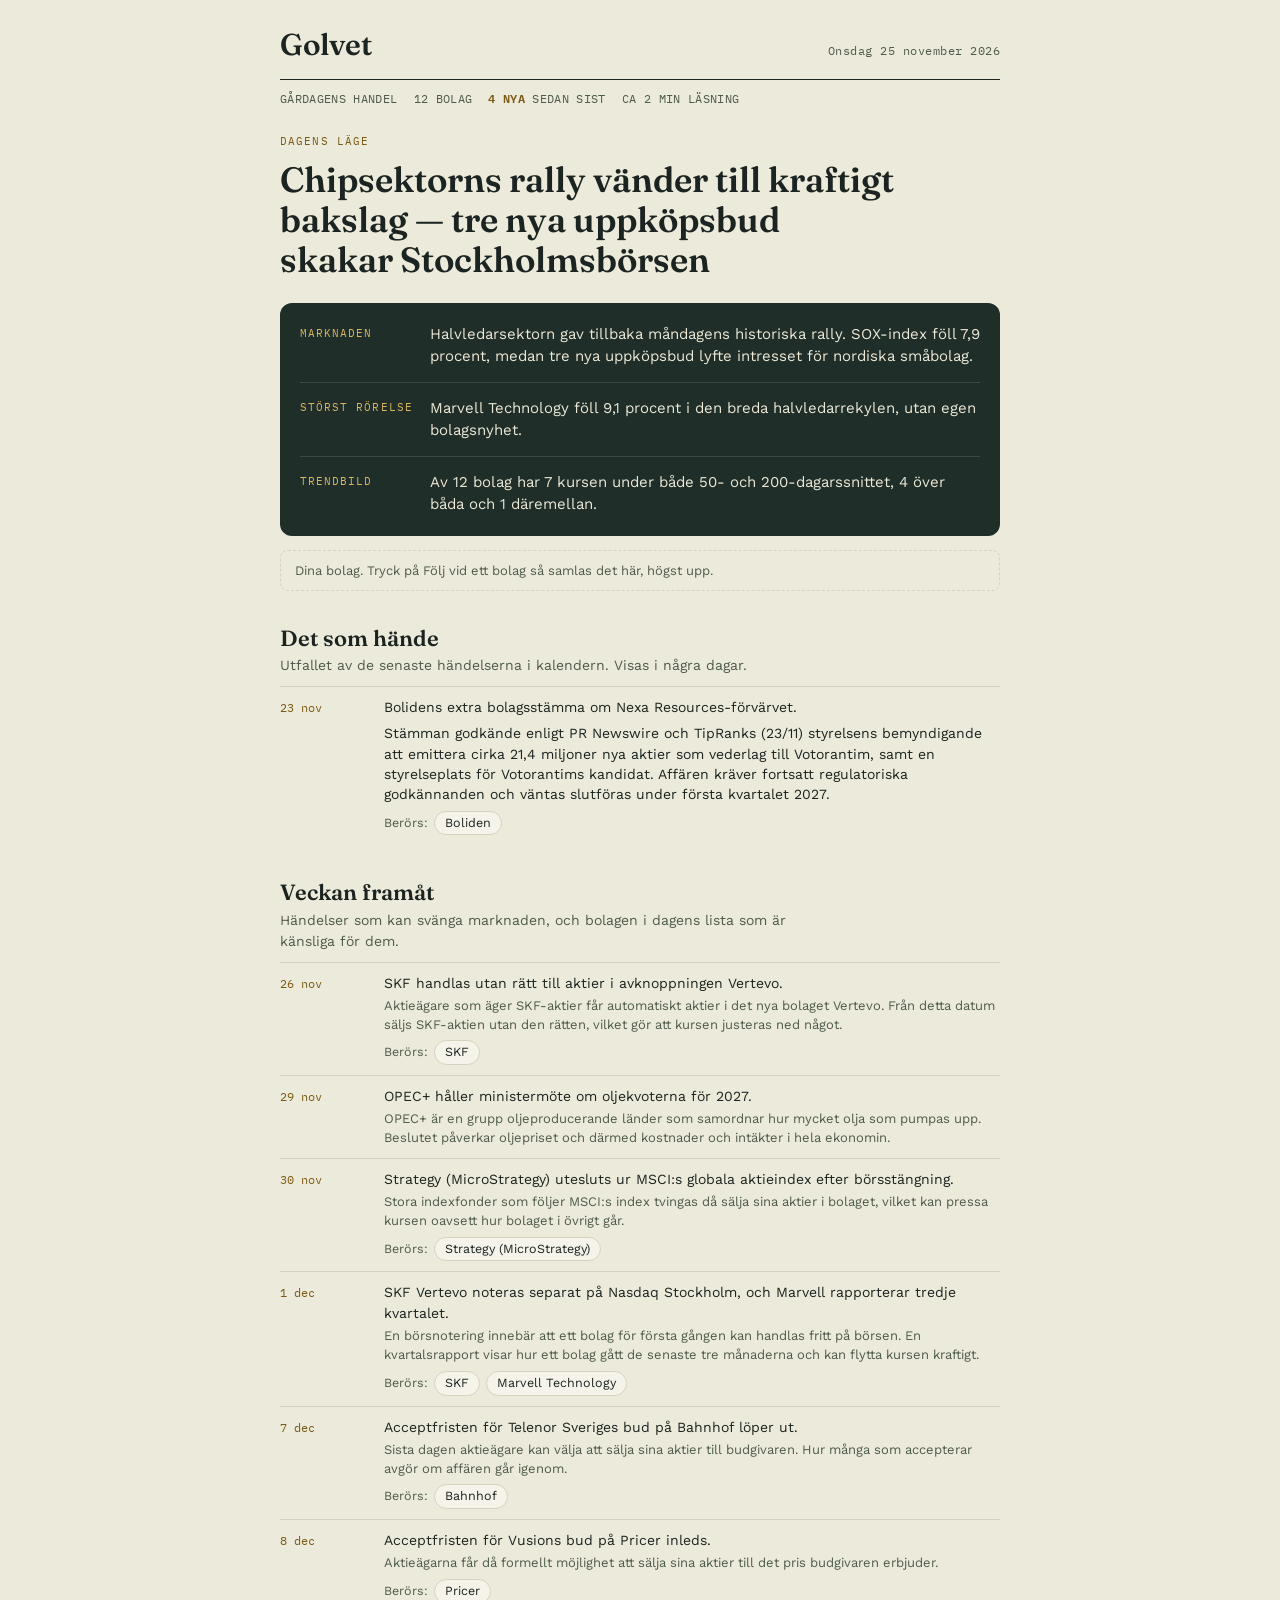
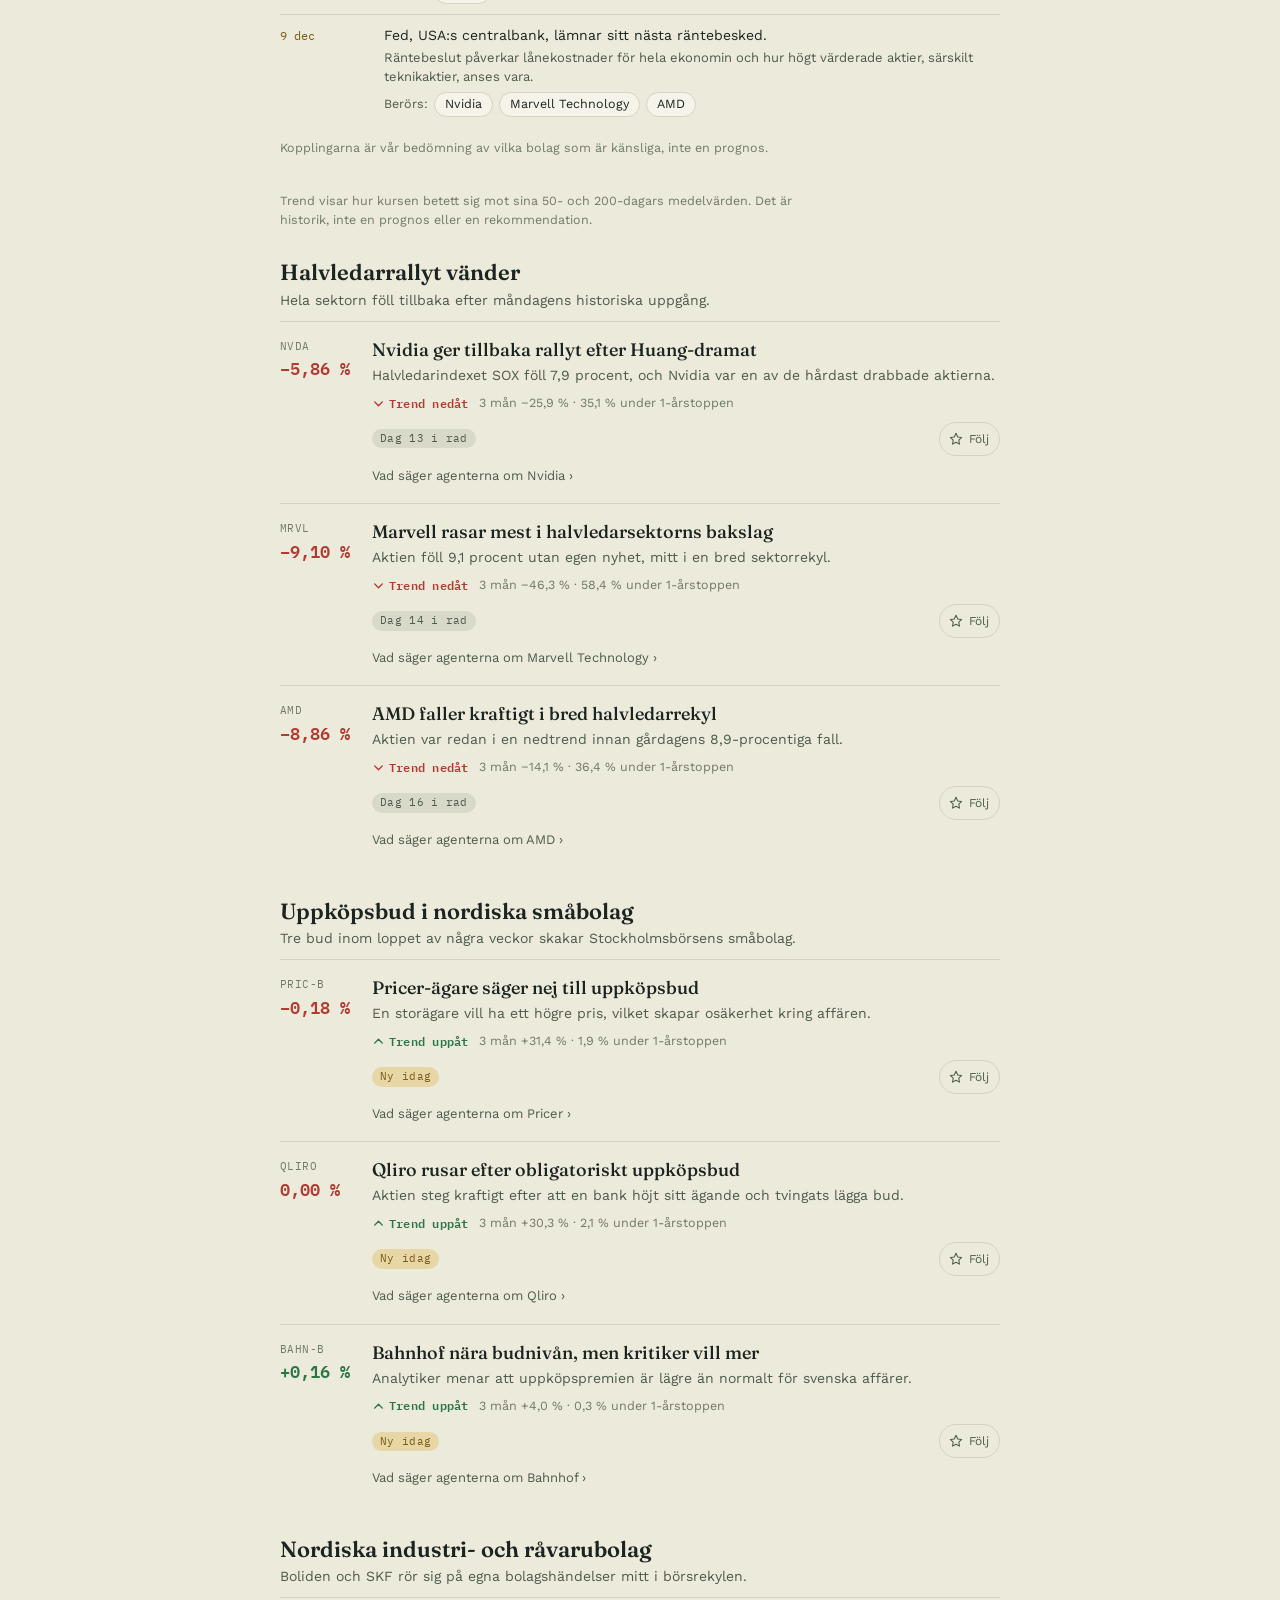
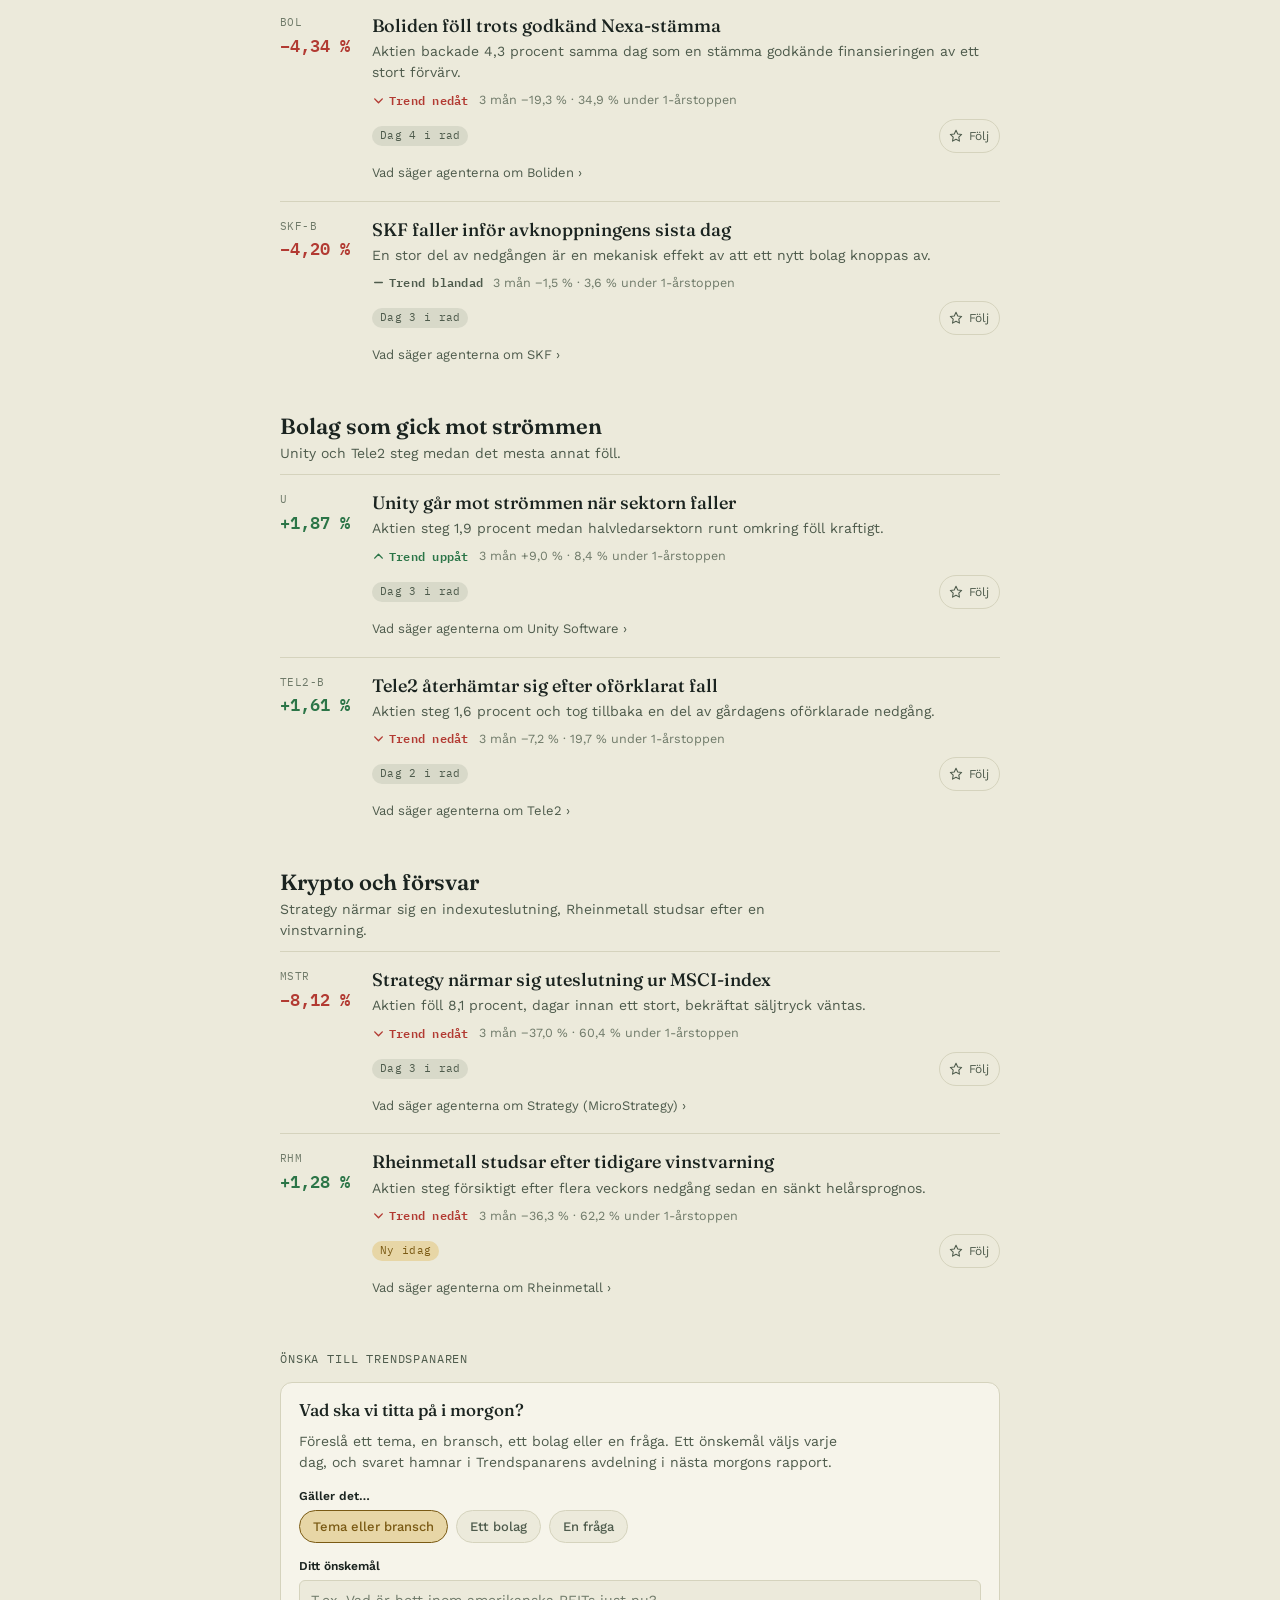
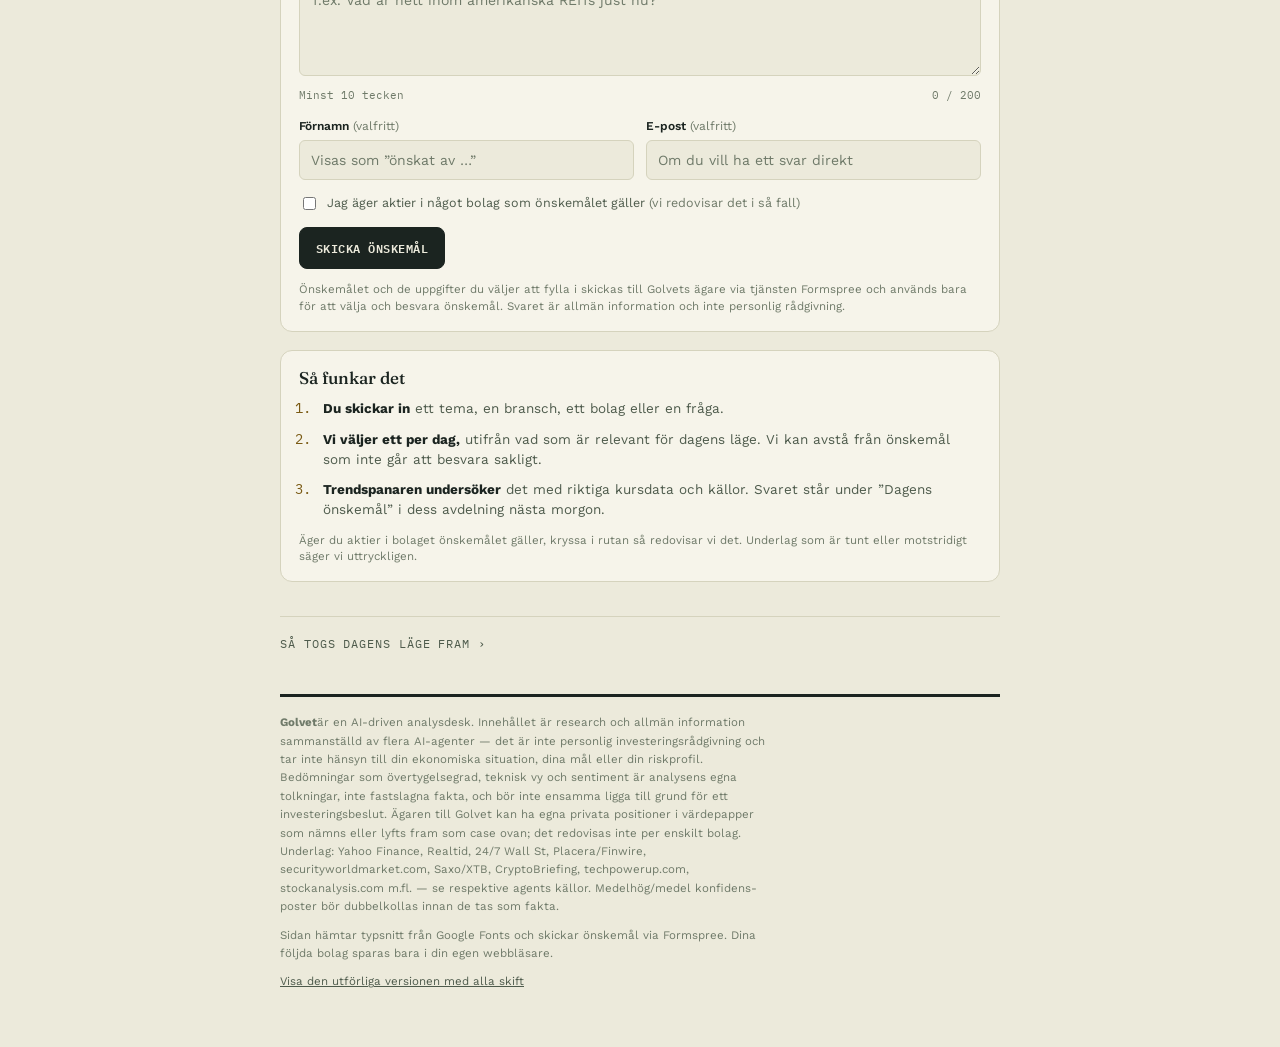
==== commit a820be21: "Golvet 2026-11-25" ====
--- a/index.html
+++ b/index.html
@@ -1,4 +1,4 @@
-<!doctype html><html lang="sv"><head><meta charset="utf-8"><meta name="viewport" content="width=device-width,initial-scale=1"><title>Golvet</title><meta name="description" content="Dagens läge på börsen: Nvidias vd-drama vänder till börsfest på Wall Street"><link rel="canonical" href="https://golvet.gaidens.se/"><meta property="og:type" content="website"><meta property="og:site_name" content="Golvet"><meta property="og:title" content="Golvet"><meta property="og:description" content="Dagens läge på börsen: Nvidias vd-drama vänder till börsfest på Wall Street"><meta property="og:url" content="https://golvet.gaidens.se/"><meta property="og:locale" content="sv_SE"><meta name="twitter:card" content="summary"><link rel="icon" href="data:image/svg+xml,%3Csvg xmlns='http://www.w3.org/2000/svg' viewBox='0 0 100 100'%3E%3Ctext y='.9em' font-size='90'%3E%F0%9F%93%88%3C/text%3E%3C/svg%3E"><link rel="preconnect" href="https://fonts.gstatic.com" crossorigin><link rel="stylesheet" href="https://fonts.googleapis.com/css2?family=Fraunces:opsz,wght@9..144,500;9..144,600&family=Work+Sans:wght@400;500;600&family=IBM+Plex+Mono:wght@400;500;600&display=swap"><style>
+<!doctype html><html lang="sv"><head><meta charset="utf-8"><meta name="viewport" content="width=device-width,initial-scale=1"><title>Golvet</title><meta name="description" content="Dagens läge på börsen: Chipsektorns rally vänder till kraftigt bakslag — tre nya uppköpsbud skakar Stockholmsbörsen"><link rel="canonical" href="https://golvet.gaidens.se/"><meta property="og:type" content="website"><meta property="og:site_name" content="Golvet"><meta property="og:title" content="Golvet"><meta property="og:description" content="Dagens läge på börsen: Chipsektorns rally vänder till kraftigt bakslag — tre nya uppköpsbud skakar Stockholmsbörsen"><meta property="og:url" content="https://golvet.gaidens.se/"><meta property="og:locale" content="sv_SE"><meta name="twitter:card" content="summary"><link rel="icon" href="data:image/svg+xml,%3Csvg xmlns='http://www.w3.org/2000/svg' viewBox='0 0 100 100'%3E%3Ctext y='.9em' font-size='90'%3E%F0%9F%93%88%3C/text%3E%3C/svg%3E"><link rel="preconnect" href="https://fonts.gstatic.com" crossorigin><link rel="stylesheet" href="https://fonts.googleapis.com/css2?family=Fraunces:opsz,wght@9..144,500;9..144,600&family=Work+Sans:wght@400;500;600&family=IBM+Plex+Mono:wght@400;500;600&display=swap"><style>
 :root{
   --paper:#ECEADB; --surface:#F6F4EA; --ink:#1B2420; --ink-soft:#4E5B4C; --ink-faint:#6F7A69; --line:#D5D3BD;
   --desk:#1F2E28; --desk-ink:#ECE8D6; --glance:#D9B65F;
@@ -205,13 +205,14 @@
 .wish{ margin-top:34px; }
 </style></head><body>
 <div class="page">
-<header><div class="mast"><span class="word">Golvet</span><span class="date">Tisdag 24 november 2026</span></div><div class="edition"><span>Gårdagens handel</span><span>13 bolag</span><span><b>3 nya</b> sedan sist</span><span>ca 2 min läsning</span></div></header>
-<section class="lead"><p class="eyebrow">Dagens läge</p><h1>Nvidias vd-drama vänder till börsfest på Wall Street</h1></section>
-<div class="glance"><div class="g"><span class="gl">Marknaden</span><span class="gt">Historisk rekyl efter Nvidias vd-återinsättande. Hela halvledarsektorn och de flesta nordiska bolag steg kraftigt, men Tele2 föll mot strömmen.</span></div><div class="g"><span class="gl">Störst rörelse</span><span class="gt">Nvidia steg 31,5 procent sedan styrelsen återinsatte den avgångna vd:n med omedelbar verkan.</span></div><div class="g"><span class="gl">Trendbild</span><span class="gt">Av 13 bolag har 6 kursen under både 50- och 200-dagarssnittet, 2 över båda och 5 däremellan.</span></div></div>
+<header><div class="mast"><span class="word">Golvet</span><span class="date">Onsdag 25 november 2026</span></div><div class="edition"><span>Gårdagens handel</span><span>12 bolag</span><span><b>4 nya</b> sedan sist</span><span>ca 2 min läsning</span></div></header>
+<section class="lead"><p class="eyebrow">Dagens läge</p><h1>Chipsektorns rally vänder till kraftigt bakslag — tre nya uppköpsbud skakar Stockholmsbörsen</h1></section>
+<div class="glance"><div class="g"><span class="gl">Marknaden</span><span class="gt">Halvledarsektorn gav tillbaka måndagens historiska rally. SOX-index föll 7,9 procent, medan tre nya uppköpsbud lyfte intresset för nordiska småbolag.</span></div><div class="g"><span class="gl">Störst rörelse</span><span class="gt">Marvell Technology föll 9,1 procent i den breda halvledarrekylen, utan egen bolagsnyhet.</span></div><div class="g"><span class="gl">Trendbild</span><span class="gt">Av 12 bolag har 7 kursen under både 50- och 200-dagarssnittet, 4 över båda och 1 däremellan.</span></div></div>
 <div class="mine" id="mine"></div>
-<section class="week"><h2>Veckan framåt</h2><p class="gsum">Händelser som kan svänga marknaden, och bolagen i dagens lista som är känsliga för dem.</p><ul class="cal"><li><span class="cd">25 nov</span><div><span>Sista dag för handel i SKF med rätt till Vertevo-aktier.</span><p class="cx">Den som vill få den nya aktien i bolagsdelningen måste äga SKF-aktien senast detta datum.</p><div class="berors"><span>Berörs:</span><a class="chip2" href="#c-SKF-B">SKF</a></div></div></li><li><span class="cd">29 nov</span><div><span>OPEC+ håller ministermöte om 2027 års produktionskvoter.</span><p class="cx">OPEC+ är en grupp oljeproducerande länder som samordnar hur mycket olja som pumpas upp. Beslutet kan påverka oljepriset globalt.</p></div></li><li><span class="cd">1 dec</span><div><span>SKF Vertevo noteras separat på Nasdaq Stockholm, och Marvell rapporterar tredje kvartalet.</span><p class="cx">SKF:s fordonsdel blir ett eget börsbolag. Marvells rapport är första tillfället att se om bolagets stora, omtvistade förvärv börjar synas i siffrorna.</p><div class="berors"><span>Berörs:</span><a class="chip2" href="#c-SKF-B">SKF</a><a class="chip2" href="#c-MRVL">Marvell Technology</a></div></div></li><li><span class="cd">9 dec</span><div><span>Federal Reserve lämnar nästa räntebesked.</span><p class="cx">USA:s centralbank. Marknaden väntar sig nu snarare en höjning än en sänkning, vilket kan påverka lånekostnader och börsvärderingar globalt.</p></div></li><li><span class="cd">16 dec</span><div><span>Riksbanken lämnar nästa räntebesked.</span><p class="cx">Sveriges centralbank. Räntan påverkar särskilt banker och bolånetagare.</p></div></li></ul><p class="legend">Kopplingarna är vår bedömning av vilka bolag som är känsliga, inte en prognos.</p></section>
+<section class="week"><h2>Det som hände</h2><p class="gsum">Utfallet av de senaste händelserna i kalendern. Visas i några dagar.</p><ul class="cal"><li><span class="cd">23 nov</span><div><span>Bolidens extra bolagsstämma om Nexa Resources-förvärvet.</span><p class="cx out">Stämman godkände enligt PR Newswire och TipRanks (23/11) styrelsens bemyndigande att emittera cirka 21,4 miljoner nya aktier som vederlag till Votorantim, samt en styrelseplats för Votorantims kandidat. Affären kräver fortsatt regulatoriska godkännanden och väntas slutföras under första kvartalet 2027.</p><div class="berors"><span>Berörs:</span><a class="chip2" href="#c-BOL">Boliden</a></div></div></li></ul></section>
+<section class="week"><h2>Veckan framåt</h2><p class="gsum">Händelser som kan svänga marknaden, och bolagen i dagens lista som är känsliga för dem.</p><ul class="cal"><li><span class="cd">26 nov</span><div><span>SKF handlas utan rätt till aktier i avknoppningen Vertevo.</span><p class="cx">Aktieägare som äger SKF-aktier får automatiskt aktier i det nya bolaget Vertevo. Från detta datum säljs SKF-aktien utan den rätten, vilket gör att kursen justeras ned något.</p><div class="berors"><span>Berörs:</span><a class="chip2" href="#c-SKF-B">SKF</a></div></div></li><li><span class="cd">29 nov</span><div><span>OPEC+ håller ministermöte om oljekvoterna för 2027.</span><p class="cx">OPEC+ är en grupp oljeproducerande länder som samordnar hur mycket olja som pumpas upp. Beslutet påverkar oljepriset och därmed kostnader och intäkter i hela ekonomin.</p></div></li><li><span class="cd">30 nov</span><div><span>Strategy (MicroStrategy) utesluts ur MSCI:s globala aktieindex efter börsstängning.</span><p class="cx">Stora indexfonder som följer MSCI:s index tvingas då sälja sina aktier i bolaget, vilket kan pressa kursen oavsett hur bolaget i övrigt går.</p><div class="berors"><span>Berörs:</span><a class="chip2" href="#c-MSTR">Strategy (MicroStrategy)</a></div></div></li><li><span class="cd">1 dec</span><div><span>SKF Vertevo noteras separat på Nasdaq Stockholm, och Marvell rapporterar tredje kvartalet.</span><p class="cx">En börsnotering innebär att ett bolag för första gången kan handlas fritt på börsen. En kvartalsrapport visar hur ett bolag gått de senaste tre månaderna och kan flytta kursen kraftigt.</p><div class="berors"><span>Berörs:</span><a class="chip2" href="#c-SKF-B">SKF</a><a class="chip2" href="#c-MRVL">Marvell Technology</a></div></div></li><li><span class="cd">7 dec</span><div><span>Acceptfristen för Telenor Sveriges bud på Bahnhof löper ut.</span><p class="cx">Sista dagen aktieägare kan välja att sälja sina aktier till budgivaren. Hur många som accepterar avgör om affären går igenom.</p><div class="berors"><span>Berörs:</span><a class="chip2" href="#c-BAHN-B">Bahnhof</a></div></div></li><li><span class="cd">8 dec</span><div><span>Acceptfristen för Vusions bud på Pricer inleds.</span><p class="cx">Aktieägarna får då formellt möjlighet att sälja sina aktier till det pris budgivaren erbjuder.</p><div class="berors"><span>Berörs:</span><a class="chip2" href="#c-PRIC-B">Pricer</a></div></div></li><li><span class="cd">9 dec</span><div><span>Fed, USA:s centralbank, lämnar sitt nästa räntebesked.</span><p class="cx">Räntebeslut påverkar lånekostnader för hela ekonomin och hur högt värderade aktier, särskilt teknikaktier, anses vara.</p><div class="berors"><span>Berörs:</span><a class="chip2" href="#c-NVDA">Nvidia</a><a class="chip2" href="#c-MRVL">Marvell Technology</a><a class="chip2" href="#c-AMD">AMD</a></div></div></li></ul><p class="legend">Kopplingarna är vår bedömning av vilka bolag som är känsliga, inte en prognos.</p></section>
 <p class="legend" style="margin-top:34px">Trend visar hur kursen betett sig mot sina 50- och 200-dagars medelvärden. Det är historik, inte en prognos eller en rekommendation.</p>
-<section class="group"><h2>Nvidias vd-drama driver historiskt chiprally</h2><p class="gsum">Styrelsen vände och tog tillbaka den avgångna vd:n, vilket drog med sig hela sektorn.</p><ul class="rows"><li class="row" id="c-NVDA" data-t="NVDA" data-mv="+31,48 %" data-co="Nvidia"><div class="num"><span class="tick">NVDA</span><span class="move up">+31,48 %</span></div><div class="body"><h3>Nvidia rusar 31 procent efter vd-återinsättande</h3><p class="why">Styrelsen vände och tog tillbaka den avgångna vd:n efter politiska påtryckningar.</p><div class="trend"><span class="tl down"><svg viewBox="0 0 24 24" width="13" height="13" aria-hidden="true"><path d="M5 9l7 7 7-7"/></svg>Trend nedåt</span><span class="tm">3 mån −22,5 % · 31,0 % under 1-årstoppen</span></div><div class="tags"><span class="tag">Dag 12 i rad</span><button class="follow" type="button" aria-pressed="false" aria-label="Följ Nvidia"><svg viewBox="0 0 24 24" width="16" height="16" aria-hidden="true"><path d="M12 3.5l2.6 5.4 5.9.8-4.3 4.1 1 5.9L12 16.9l-5.2 2.8 1-5.9-4.3-4.1 5.9-.8z" stroke-width="1.6" stroke-linejoin="round"/></svg><span>Följ</span></button></div><details><summary>Vad säger agenterna om Nvidia</summary><div class="det"><div class="agents"><div class="ag"><span class="al">Bolag och analytiker</span><span class="at">Analytikerbilden var splittrad redan innan vändningen, med riktkurser mellan 200 och över 300 dollar.</span></div><div class="ag"><span class="al">Sentiment</span><span class="at">Kraftigt förbättrat på kort sikt, men en pågående styrelseutredning och ett historiskt högt blankarintresse tyder på att en del av rallyt är kort-täckning. —</span></div><div class="ag"><span class="al">Riskgranskare</span><span class="at"><b>Bull:</b> en bekräftad, dramatisk händelse ger ett tydligt skäl till rallyt. <b>Bear:</b> styrelsens interna utredning är olöst, och ett högt blankarintresse gör en del av uppgången till kort-täckning.</span></div><div class="ag"><span class="al">Omvärld</span><span class="at">Ledande politiker har krävt mer öppenhet om hur beslutet att återinsätta vd:n kom till.</span></div></div><p><b>Så rörde sig aktien.</b> Nvidia steg 31,48 procent till 165,05 dollar (dagsintervall 156,93–171,50 dollar, volym 776 225 888 aktier), sedan styrelsen i går kväll gjorde en historisk helomvändning och återinsatte Jensen Huang som vd elva dagar efter att han tvingats avgå.</p><p><b>Trend.</b> Pris 165,05, 50-dagars medelvärde 206,08, 200-dagars 203,24. Över båda räknas som uppåt, under båda som nedåt. Det beskriver hur kursen betett sig, inte en prognos.</p><p class="src">Påverkan: Blandad. Källa: nvidianews.nvidia.com (23/11), CNBC (23/11), Wells Fargo/Piper Sandler/Baird-research citerat i branschmedia, Yahoo Finance (24/11).</p></div></details></div></li><li class="row" id="c-MRVL" data-t="MRVL" data-mv="+18,37 %" data-co="Marvell Technology"><div class="num"><span class="tick">MRVL</span><span class="move up">+18,37 %</span></div><div class="body"><h3>Marvell rider med i chiprallyt inför rapport</h3><p class="why">Aktien följer sektorrekylen, men analytikerna är fortsatt oeniga om ett stort förvärv.</p><div class="trend"><span class="tl down"><svg viewBox="0 0 24 24" width="13" height="13" aria-hidden="true"><path d="M5 9l7 7 7-7"/></svg>Trend nedåt</span><span class="tm">3 mån −39,8 % · 54,3 % under 1-årstoppen</span></div><div class="tags"><span class="tag">Dag 13 i rad</span><button class="follow" type="button" aria-pressed="false" aria-label="Följ Marvell Technology"><svg viewBox="0 0 24 24" width="16" height="16" aria-hidden="true"><path d="M12 3.5l2.6 5.4 5.9.8-4.3 4.1 1 5.9L12 16.9l-5.2 2.8 1-5.9-4.3-4.1 5.9-.8z" stroke-width="1.6" stroke-linejoin="round"/></svg><span>Följ</span></button></div><details><summary>Vad säger agenterna om Marvell Technology</summary><div class="det"><div class="agents"><div class="ag"><span class="al">Bolag och analytiker</span><span class="at">Analytikerbilden kring bolagets stora optikaffär är tydligt delad, med riktkurser som spänner brett.</span></div><div class="ag"><span class="al">Sentiment</span><span class="at">Positivt kortsiktigt sentiment från sektorrekylen möter en fortsatt skeptisk analytikerbild kring Lumentum-affären. —</span></div><div class="ag"><span class="al">Riskgranskare</span><span class="at"><b>Bull:</b> en del av analytikerkåren ser fortsatt stor uppsida i affären. <b>Bear:</b> aktien låg i en bekräftad nedtrend innan dagens rekyl, och skepsisen kring förvärvet är oförändrad.</span></div><div class="ag"><span class="al">Omvärld</span><span class="at">Bolaget rapporterar sitt tredje kvartal den 1 december.</span></div></div><p><b>Så rörde sig aktien.</b> Marvell Technology steg 18,37 procent till 144,74 dollar (dagsintervall 139,26–149,98 dollar, volym 36 686 576 aktier), och rider med i den bredare halvledarrekylen efter Nvidias vd-återinsättande, samtidigt som bolaget går mot sin tredje kvartalsrapport den 1 december.</p><p><b>Trend.</b> Pris 144,74, 50-dagars medelvärde 218,79, 200-dagars 188,92. Över båda räknas som uppåt, under båda som nedåt. Det beskriver hur kursen betett sig, inte en prognos.</p><p class="src">Påverkan: Blandad. Källa: Marvells pressmeddelande om rapportdatum (6/11), BofA/Cantor Fitzgerald/JPMorgan/Jefferies-research citerat i branschmedia, swingtradebot.com (12/11), Yahoo Finance (24/11).</p></div></details></div></li><li class="row" id="c-AMD" data-t="AMD" data-mv="+6,85 %" data-co="AMD"><div class="num"><span class="tick">AMD</span><span class="move up">+6,85 %</span></div><div class="body"><h3>AMD stiger med sektorn, analytikerna extremt oense</h3><p class="why">Riktkurserna spänner ovanligt brett, från runt 600 till över 1 200 dollar.</p><div class="trend"><span class="tl mid"><svg viewBox="0 0 24 24" width="13" height="13" aria-hidden="true"><path d="M5 12h14"/></svg>Trend blandad</span><span class="tm">3 mån −5,4 % · 30,2 % under 1-årstoppen</span></div><div class="tags"><span class="tag">Dag 15 i rad</span><button class="follow" type="button" aria-pressed="false" aria-label="Följ AMD"><svg viewBox="0 0 24 24" width="16" height="16" aria-hidden="true"><path d="M12 3.5l2.6 5.4 5.9.8-4.3 4.1 1 5.9L12 16.9l-5.2 2.8 1-5.9-4.3-4.1 5.9-.8z" stroke-width="1.6" stroke-linejoin="round"/></svg><span>Följ</span></button></div><details><summary>Vad säger agenterna om AMD</summary><div class="det"><div class="agents"><div class="ag"><span class="al">Bolag och analytiker</span><span class="at">Ett analytikerhus höjde dramatiskt sin riktkurs medan andra sänkte trots höjda resultatestimat.</span></div><div class="ag"><span class="al">Sentiment</span><span class="at">Blandat — sektorrekylen lyfter kursen, men riktkurserna spretar mer än vanligt mellan analytikerhusen. —</span></div><div class="ag"><span class="al">Riskgranskare</span><span class="at"><b>Bull:</b> en ovanligt optimistisk riktkurshöjning pekar på stor uppsida. <b>Bear:</b> aktien bildade nyligen ett dödskors, och dagens rally är ännu en obekräftad rekyl.</span></div><div class="ag"><span class="al">Omvärld</span><span class="at">Rör sig med den bredare halvledarrekylen efter händelserna kring Nvidia.</span></div></div><p><b>Så rörde sig aktien.</b> AMD steg 6,85 procent till 453,46 dollar (dagsintervall 432,03–477,38 dollar, volym 53 693 661 aktier), i den bredare halvledarrekylen efter Nvidias vd-återinsättande, med ett extremt spretigt analytikerläge i bakgrunden.</p><p><b>Trend.</b> Pris 453,46, 50-dagars medelvärde 552,30, 200-dagars 431,01. Över båda räknas som uppåt, under båda som nedåt. Det beskriver hur kursen betett sig, inte en prognos.</p><p class="src">Påverkan: Blandad. Källa: Baird/BofA/Mizuho/JPMorgan-research citerat via finbold.com och Yahoo Finance (november 2026), therighttrader.com (10/11), Yahoo Finance (24/11).</p></div></details></div></li></ul></section><section class="group"><h2>Spridningseffekten når tillväxt- och mjukvarubolag</h2><p class="gsum">Flera bolag utan egen nyhet steg kraftigt i den breda techrekylen.</p><ul class="rows"><li class="row" id="c-SHOP" data-t="SHOP" data-mv="+8,55 %" data-co="Shopify"><div class="num"><span class="tick">SHOP</span><span class="move up">+8,55 %</span></div><div class="body"><h3>Shopify rusar mer än själva rapportreaktionen</h3><p class="why">Ingen egen nyhet i dag — en ovanligt stark studs i en aktie som nyligen var svag.</p><div class="trend"><span class="tl mid"><svg viewBox="0 0 24 24" width="13" height="13" aria-hidden="true"><path d="M5 12h14"/></svg>Trend blandad</span><span class="tm">3 mån −12,7 % · 25,1 % under 1-årstoppen</span></div><div class="tags"><span class="tag">Dag 2 i rad</span><button class="follow" type="button" aria-pressed="false" aria-label="Följ Shopify"><svg viewBox="0 0 24 24" width="16" height="16" aria-hidden="true"><path d="M12 3.5l2.6 5.4 5.9.8-4.3 4.1 1 5.9L12 16.9l-5.2 2.8 1-5.9-4.3-4.1 5.9-.8z" stroke-width="1.6" stroke-linejoin="round"/></svg><span>Följ</span></button></div><details><summary>Vad säger agenterna om Shopify</summary><div class="det"><div class="agents"><div class="ag"><span class="al">Bolag och analytiker</span><span class="at">Bolagets tredje kvartal visade 32 procents tillväxt, men aktien föll ändå initialt på rapporten.</span></div><div class="ag"><span class="al">Sentiment</span><span class="at">Blandat — en ovanligt stark kursuppgång utan egen bekräftad orsak, i en aktie som nyligen handlats i en bekräftad nedtrend. —</span></div><div class="ag"><span class="al">Riskgranskare</span><span class="at"><b>Bull:</b> en stark omsättningstillväxt ger en reell fundamental grund. <b>Bear:</b> dagens uppgång är större än rapportreaktionen och saknar egen, ny förklaring.</span></div><div class="ag"><span class="al">Omvärld</span><span class="at">Rör sig med den bredare tillväxtaktierekylen i spåren av dagens techrally.</span></div></div><p><b>Så rörde sig aktien.</b> Shopify steg 8,55 procent till 134,30 dollar (dagsintervall 131,31–136,89 dollar, volym 8 177 949 aktier) — en större rörelse än själva reaktionen på bolagets rapport i början av november, utan någon egen, bekräftad nyhet i dag.</p><p><b>Trend.</b> Pris 134,30, 50-dagars medelvärde 153,27, 200-dagars 130,67. Över båda räknas som uppåt, under båda som nedåt. Det beskriver hur kursen betett sig, inte en prognos.</p><p class="src">Påverkan: Blandad. Källa: National Bank/KeyBanc-research citerat via cantechletter.com, uk.investing.com (20/11), Yahoo Finance (24/11).</p></div></details></div></li><li class="row" id="c-U" data-t="U" data-mv="+6,10 %" data-co="Unity Software"><div class="num"><span class="tick">U</span><span class="move up">+6,10 %</span></div><div class="body"><h3>Unity fortsätter sin uppgång sedan vinstkvartalet</h3><p class="why">Till skillnad från många andra bolag i dag är detta en fortsättning, inte en rekyl.</p><div class="trend"><span class="tl up"><svg viewBox="0 0 24 24" width="13" height="13" aria-hidden="true"><path d="M5 15l7-7 7 7"/></svg>Trend uppåt</span><span class="tm">3 mån +5,5 % · 10,1 % under 1-årstoppen</span></div><div class="tags"><span class="tag">Dag 2 i rad</span><button class="follow" type="button" aria-pressed="false" aria-label="Följ Unity Software"><svg viewBox="0 0 24 24" width="16" height="16" aria-hidden="true"><path d="M12 3.5l2.6 5.4 5.9.8-4.3 4.1 1 5.9L12 16.9l-5.2 2.8 1-5.9-4.3-4.1 5.9-.8z" stroke-width="1.6" stroke-linejoin="round"/></svg><span>Följ</span></button></div><details><summary>Vad säger agenterna om Unity Software</summary><div class="det"><div class="agents"><div class="ag"><span class="al">Bolag och analytiker</span><span class="at">Tekniken var redan tydligt positiv innan dagens uppgång, efter bolagets första vinstkvartal.</span></div><div class="ag"><span class="al">Sentiment</span><span class="at">I grunden positivt — ingen ny negativ nyhet, och tekniken var redan bullisk innan dagens rekyl. —</span></div><div class="ag"><span class="al">Riskgranskare</span><span class="at"><b>Bull:</b> en redan etablerad, positiv trend gör uppgången mindre spekulativ än flera andra case. <b>Bear:</b> aktien har redan stigit kraftigt sedan februari, vilket ökar risken för en rekyl nedåt.</span></div><div class="ag"><span class="al">Omvärld</span><span class="at">Ingen ny, bekräftad katalysator kopplad till just dagens datum.</span></div></div><p><b>Så rörde sig aktien.</b> Unity Software steg 6,10 procent till 47,48 dollar (dagsintervall 45,78–48,00 dollar, volym 10 399 150 aktier), en fortsättning på en redan etablerad uppgångstrend sedan bolagets första GAAP-vinstkvartal den 5 november.</p><p><b>Trend.</b> Pris 47,48, 50-dagars medelvärde 44,07, 200-dagars 32,62. Över båda räknas som uppåt, under båda som nedåt. Det beskriver hur kursen betett sig, inte en prognos.</p><p class="src">Påverkan: Positiv. Källa: therighttrader.com (10/11), aaii.com (12/11), stockstory.org, Yahoo Finance (24/11).</p></div></details></div></li><li class="row" id="c-MSTR" data-t="MSTR" data-mv="+8,48 %" data-co="Strategy (MicroStrategy)"><div class="num"><span class="tick">MSTR</span><span class="move up">+8,48 %</span></div><div class="body"><h3>Strategy studsar med bitcoin snarare än med tech</h3><p class="why">Aktien fungerar som en kraftigt belånad bitcoin-indikator, inte en ren halvledaraktie.</p><div class="trend"><span class="tl down"><svg viewBox="0 0 24 24" width="13" height="13" aria-hidden="true"><path d="M5 9l7 7 7-7"/></svg>Trend nedåt</span><span class="tm">3 mån −33,5 % · 56,9 % under 1-årstoppen</span></div><div class="tags"><span class="tag">Dag 2 i rad</span><button class="follow" type="button" aria-pressed="false" aria-label="Följ Strategy (MicroStrategy)"><svg viewBox="0 0 24 24" width="16" height="16" aria-hidden="true"><path d="M12 3.5l2.6 5.4 5.9.8-4.3 4.1 1 5.9L12 16.9l-5.2 2.8 1-5.9-4.3-4.1 5.9-.8z" stroke-width="1.6" stroke-linejoin="round"/></svg><span>Följ</span></button></div><details><summary>Vad säger agenterna om Strategy (MicroStrategy)</summary><div class="det"><div class="agents"><div class="ag"><span class="al">Bolag och analytiker</span><span class="at">Ingen egen bolagsnyhet i dag — rörelsen följer sannolikt bitcoinpriset.</span></div><div class="ag"><span class="al">Sentiment</span><span class="at">Blandat — dagens studs följer sannolikt bitcoinpriset snarare än en egen nyhet, med MSCI-uteslutningen som en kvarstående motvind. —</span></div><div class="ag"><span class="al">Riskgranskare</span><span class="at"><b>Bull:</b> en stigande bitcoinkurs kan driva aktien vidare upp. <b>Bear:</b> ett tekniskt dödskors och en kommande indexuteslutning är båda bekräftade motvindar.</span></div><div class="ag"><span class="al">Omvärld</span><span class="at">MSCI utesluter aktien ur sina globala index efter börsstängning 30 november.</span></div></div><p><b>Så rörde sig aktien.</b> Strategy (MicroStrategy) steg 8,48 procent till 84,40 dollar (dagsintervall 83,95–91,36 dollar, volym 26 657 445 aktier), i linje med sin roll som en kraftigt belånad bitcoin-proxy snarare än någon egen, bekräftad bolagsnyhet.</p><p><b>Trend.</b> Pris 84,40, 50-dagars medelvärde 137,86, 200-dagars 131,51. Över båda räknas som uppåt, under båda som nedåt. Det beskriver hur kursen betett sig, inte en prognos.</p><p class="src">Påverkan: Blandad. Källa: journalarta.com (6/11, 9/11), MSCI (11/11), tipranks.com, bitcoinmagazine.com, Yahoo Finance (24/11).</p></div></details></div></li></ul></section><section class="group"><h2>Boliden och industrin i Norden</h2><p class="gsum">Boliden höll sin uppskjutna stämma om en stor gruvaffär, medan SKF och Alfa Laval följde med i uppgången.</p><ul class="rows"><li class="row" id="c-BOL" data-t="BOL" data-mv="+5,40 %" data-co="Boliden"><div class="num"><span class="tick">BOL</span><span class="move up">+5,40 %</span></div><div class="body"><h3>Boliden stiger dagen efter stämman om storaffären</h3><p class="why">Analytikerna är oeniga om värdet i förvärvet av en brasiliansk gruvkoncern.</p><div class="trend"><span class="tl down"><svg viewBox="0 0 24 24" width="13" height="13" aria-hidden="true"><path d="M5 9l7 7 7-7"/></svg>Trend nedåt</span><span class="tm">3 mån −22,3 % · 38,2 % under 1-årstoppen</span></div><div class="tags"><span class="tag">Dag 3 i rad</span><button class="follow" type="button" aria-pressed="false" aria-label="Följ Boliden"><svg viewBox="0 0 24 24" width="16" height="16" aria-hidden="true"><path d="M12 3.5l2.6 5.4 5.9.8-4.3 4.1 1 5.9L12 16.9l-5.2 2.8 1-5.9-4.3-4.1 5.9-.8z" stroke-width="1.6" stroke-linejoin="round"/></svg><span>Följ</span></button></div><details><summary>Vad säger agenterna om Boliden</summary><div class="det"><div class="agents"><div class="ag"><span class="al">Bolag och analytiker</span><span class="at">Ett analyshus har slopat sin köprekommendation med hänvisning till avsaknad av synergier, medan andra är mer positiva.</span></div><div class="ag"><span class="al">Sentiment</span><span class="at">Splittrat — analytikerkåren är oenig om Nexa-affärens värde, och dagens uppgång drivs sannolikt mer av kopparpris och börsrally än av stämmoutfallet. —</span></div><div class="ag"><span class="al">Riskgranskare</span><span class="at"><b>Bull:</b> höga kopparpriser ger ett fundamentalt stöd oavsett affären. <b>Bear:</b> stämmans utfall är obekräftat, och delar av analytikerkåren är skeptiska till priset.</span></div><div class="ag"><span class="al">Omvärld</span><span class="at">Affären väntas slutföras under första kvartalet 2027.</span></div></div><p><b>Så rörde sig aktien.</b> Boliden steg 5,40 procent till 470,60 kronor (dagsintervall 448,00–473,60 kronor, volym 1 863 493 aktier), dagen efter att bolaget höll sin extra bolagsstämma om finansieringen av köpet av 64,7 procent av den brasilianska gruvkoncernen Nexa Resources.</p><p><b>Trend.</b> Pris 446,50, 50-dagars medelvärde 512,15, 200-dagars 543,59. Över båda räknas som uppåt, under båda som nedåt. Det beskriver hur kursen betett sig, inte en prognos.</p><p class="src">Påverkan: Blandad. Källa: Inderes (kallelse till EGM), Handelsbanken/Berenberg/DNB Carnegie-research citerat via aktiespararna.se och placera.se (17/11), Yahoo Finance (24/11).</p></div></details></div></li><li class="row" id="c-SKF-B" data-t="SKF-B" data-mv="+3,87 %" data-co="SKF"><div class="num"><span class="tick">SKF-B</span><span class="move up">+3,87 %</span></div><div class="body"><h3>SKF stiger inför bolagsdelningens sista vecka</h3><p class="why">Fordonsdelen Vertevo noteras separat den 1 december — tekniken var redan stark innan.</p><div class="trend"><span class="tl mid"><svg viewBox="0 0 24 24" width="13" height="13" aria-hidden="true"><path d="M5 12h14"/></svg>Trend blandad</span><span class="tm">3 mån −4,0 % · 7,2 % under 1-årstoppen</span></div><div class="tags"><span class="tag">Dag 2 i rad</span><button class="follow" type="button" aria-pressed="false" aria-label="Följ SKF"><svg viewBox="0 0 24 24" width="16" height="16" aria-hidden="true"><path d="M12 3.5l2.6 5.4 5.9.8-4.3 4.1 1 5.9L12 16.9l-5.2 2.8 1-5.9-4.3-4.1 5.9-.8z" stroke-width="1.6" stroke-linejoin="round"/></svg><span>Följ</span></button></div><details><summary>Vad säger agenterna om SKF</summary><div class="det"><div class="agents"><div class="ag"><span class="al">Bolag och analytiker</span><span class="at">Tekniska mått visade en stark köpsignal redan tidigare i november, inför noteringen.</span></div><div class="ag"><span class="al">Sentiment</span><span class="at">Positivt — uppgången bygger på en redan etablerad, positiv trend inför noteringen. —</span></div><div class="ag"><span class="al">Riskgranskare</span><span class="at"><b>Bull:</b> en redan intakt, positiv trend inför en konkret, närliggande notering. <b>Bear:</b> ett initialt säljtryck i den nya aktien har tidigare flaggats som en risk vid liknande delningar.</span></div><div class="ag"><span class="al">Omvärld</span><span class="at">Sista dag för handel med rätt till den nya aktien är 25 november.</span></div></div><p><b>Så rörde sig aktien.</b> SKF steg 3,87 procent till 271,30 kronor (dagsintervall 263,30–274,10 kronor, volym 1 401 178 aktier), i sista veckan innan avknoppningen SKF Vertevo noteras separat på Nasdaq Stockholm den 1 december.</p><p><b>Trend.</b> Pris 261,20, 50-dagars medelvärde 272,25, 200-dagars 253,52. Över båda räknas som uppåt, under båda som nedåt. Det beskriver hur kursen betett sig, inte en prognos.</p><p class="src">Påverkan: Positiv. Källa: SKF:s pressmeddelande om varumärket (3/11), se.investing.com (9/11), Yahoo Finance (24/11).</p></div></details></div></li><li class="row" id="c-ALFA" data-t="ALFA" data-mv="+3,84 %" data-co="Alfa Laval"><div class="num"><span class="tick">ALFA</span><span class="move up">+3,84 %</span></div><div class="body"><h3>Alfa Laval stiger utan egen nyhet i dag</h3><p class="why">En öppen fråga om riskskydd i ett tidigare förvärv är fortfarande olöst.</p><div class="trend"><span class="tl down"><svg viewBox="0 0 24 24" width="13" height="13" aria-hidden="true"><path d="M5 9l7 7 7-7"/></svg>Trend nedåt</span><span class="tm">3 mån −11,3 % · 13,6 % under 1-årstoppen</span></div><div class="tags"><span class="tag">Dag 3 i rad</span><span class="tag quiet">Ingen egen nyhet</span><button class="follow" type="button" aria-pressed="false" aria-label="Följ Alfa Laval"><svg viewBox="0 0 24 24" width="16" height="16" aria-hidden="true"><path d="M12 3.5l2.6 5.4 5.9.8-4.3 4.1 1 5.9L12 16.9l-5.2 2.8 1-5.9-4.3-4.1 5.9-.8z" stroke-width="1.6" stroke-linejoin="round"/></svg><span>Följ</span></button></div><details><summary>Vad säger agenterna om Alfa Laval</summary><div class="det"><div class="agents"><div class="ag"><span class="al">Bolag och analytiker</span><span class="at">Uppgifterna om affärens riskskydd går isär mellan källor och kunde inte slutgiltigt verifieras.</span></div><div class="ag"><span class="al">Sentiment</span><span class="at">Blandat — en osäkerhet kring Navtor-affärens riskskydd ligger kvar olöst, medan dagens kursuppgång sannolikt mest speglar den breda marknaden. —</span></div><div class="ag"><span class="al">Riskgranskare</span><span class="at"><b>Bull:</b> det senaste förvärvet stärker bolagets digitala erbjudande inom sjöfart. <b>Bear:</b> en olöst riskfråga kring förvärvet kvarstår, oavsett dagens kursuppgång.</span></div><div class="ag"><span class="al">Omvärld</span><span class="at">Affären väntas slutföras under första kvartalet 2027.</span></div></div><p><b>Så rörde sig aktien.</b> Alfa Laval steg 3,84 procent till 529,60 kronor (dagsintervall 511,40–531,00 kronor, volym 514 534 aktier), utan egen ny nyhet sedan kapitalmarknadsdagen den 18 november — en spridningseffekt från den bredare börsrallyn.</p><p><b>Trend.</b> Pris 510,00, 50-dagars medelvärde 553,38, 200-dagars 546,89. Över båda räknas som uppåt, under båda som nedåt. Det beskriver hur kursen betett sig, inte en prognos.</p><p class="src">Påverkan: Blandad. Källa: Alfa Lavals pressmeddelande (6/11), cyprusshippingnews.com (11/11), EFN (18/11), Yahoo Finance (24/11).</p></div></details></div></li></ul></section><section class="group"><h2>Bankernas tunga rapportsäsong</h2><p class="gsum">Niomånadersresultaten föll hos de nordiska storbankerna, och Tele2 gick mot strömmen.</p><ul class="rows"><li class="row" id="c-NDA-SE" data-t="NDA-SE" data-mv="+1,65 %" data-co="Nordea"><div class="num"><span class="tick">NDA-SE</span><span class="move up">+1,65 %</span></div><div class="body"><h3>Nordea stiger modest, utan egen nyhet</h3><p class="why">En svagt fallande niomånadersvinst ligger i bakgrunden trots dagens uppgång.</p><div class="trend"><span class="tl mid"><svg viewBox="0 0 24 24" width="13" height="13" aria-hidden="true"><path d="M5 12h14"/></svg>Trend blandad</span><span class="tm">3 mån −5,6 % · 10,2 % under 1-årstoppen</span></div><div class="tags"><span class="tag">Dag 2 i rad</span><button class="follow" type="button" aria-pressed="false" aria-label="Följ Nordea"><svg viewBox="0 0 24 24" width="16" height="16" aria-hidden="true"><path d="M12 3.5l2.6 5.4 5.9.8-4.3 4.1 1 5.9L12 16.9l-5.2 2.8 1-5.9-4.3-4.1 5.9-.8z" stroke-width="1.6" stroke-linejoin="round"/></svg><span>Följ</span></button></div><details><summary>Vad säger agenterna om Nordea</summary><div class="det"><div class="agents"><div class="ag"><span class="al">Bolag och analytiker</span><span class="at">Resultatet föll omkring 4 procent jämfört med året innan, enligt en sammanställning av bankernas rapporter.</span></div><div class="ag"><span class="al">Sentiment</span><span class="at">Neutralt till svagt — en modest uppgång utan egen nyhet, mot en bakgrund av fallande niomånadersresultat. —</span></div><div class="ag"><span class="al">Riskgranskare</span><span class="at"><b>Bull:</b> en modest uppgång i linje med den breda marknaden kostar ingenting att delta i. <b>Bear:</b> ett svagare niomånadersresultat ger ingen egen, positiv förklaring till uppgången.</span></div><div class="ag"><span class="al">Omvärld</span><span class="at">Obekräftade uppgifter talar om en pågående granskning av bankens kapitalmodeller.</span></div></div><p><b>Så rörde sig aktien.</b> Nordea steg 1,65 procent till 185,20 kronor (dagsintervall 182,80–185,85 kronor, volym 1 518 764 aktier), en modest uppgång i linje med den bredare börsrallyn, utan någon egen, ny bolagsnyhet i dag.</p><p><b>Trend.</b> Pris 182,20, 50-dagars medelvärde 186,95, 200-dagars 181,32. Över båda räknas som uppåt, under båda som nedåt. Det beskriver hur kursen betett sig, inte en prognos.</p><p class="src">Påverkan: Blandad. Källa: Realtid (bankernas Q3-sammanställning), uppgifter om ECB-granskning ej primärkällebekräftade, Yahoo Finance (24/11).</p></div></details></div></li><li class="row" id="c-SWED-A" data-t="SWED-A" data-mv="+1,71 %" data-co="Swedbank"><div class="num"><span class="tick">SWED-A</span><span class="move up">+1,71 %</span></div><div class="body"><h3>Swedbank stiger med marknaden, utan egen nyhet</h3><p class="why">Ett svagare niomånadersresultat ligger i bakgrunden trots dagens uppgång.</p><div class="trend"><span class="tl up"><svg viewBox="0 0 24 24" width="13" height="13" aria-hidden="true"><path d="M5 15l7-7 7 7"/></svg>Trend uppåt</span><span class="tm">3 mån +9,3 % · 4,8 % under 1-årstoppen</span></div><div class="tags"><span class="tag new">Ny idag</span><button class="follow" type="button" aria-pressed="false" aria-label="Följ Swedbank"><svg viewBox="0 0 24 24" width="16" height="16" aria-hidden="true"><path d="M12 3.5l2.6 5.4 5.9.8-4.3 4.1 1 5.9L12 16.9l-5.2 2.8 1-5.9-4.3-4.1 5.9-.8z" stroke-width="1.6" stroke-linejoin="round"/></svg><span>Följ</span></button></div><details><summary>Vad säger agenterna om Swedbank</summary><div class="det"><div class="agents"><div class="ag"><span class="al">Bolag och analytiker</span><span class="at">Resultatet föll omkring 3 procent jämfört med året innan, enligt bankernas rapporter.</span></div><div class="ag"><span class="al">Sentiment</span><span class="at">Neutralt — ingen egen nyhet, kursen följer den breda marknaden mot en bakgrund av ett svagare niomånadersresultat. —</span></div><div class="ag"><span class="al">Riskgranskare</span><span class="at"><b>Bull:</b> kursen ligger nära sina högstanivåer, vilket speglar ett visst förtroende. <b>Bear:</b> ingen egen nyhet förklarar dagens uppgång, mot en bakgrund av ett svagare resultat.</span></div><div class="ag"><span class="al">Omvärld</span><span class="at">Äldre, obekräftad uppköpsspekulation förekommer men saknar en trovärdig, aktuell källa.</span></div></div><p><b>Så rörde sig aktien.</b> Swedbank steg 1,71 procent till 410,40 kronor (dagsintervall 403,70–411,80 kronor, volym 1 453 105 aktier), utan egen bekräftad nyhet i dag — kursen rör sig i linje med den breda börsuppgången.</p><p><b>Trend.</b> Pris 403,50, 50-dagars medelvärde 403,08, 200-dagars 363,01. Över båda räknas som uppåt, under båda som nedåt. Det beskriver hur kursen betett sig, inte en prognos.</p><p class="src">Påverkan: Blandad. Källa: Realtid (bankernas Q3-sammanställning), Affärsvärlden (tidigare kommentar om uppköpsspekulation), Yahoo Finance (24/11).</p></div></details></div></li><li class="row" id="c-TEL2-B" data-t="TEL2-B" data-mv="−2,22 %" data-co="Tele2"><div class="num"><span class="tick">TEL2-B</span><span class="move down">−2,22 %</span></div><div class="body"><h3>Tele2 går mot strömmen och faller i dag</h3><p class="why">Ingen bekräftad nyhet förklarar nedgången, mitt i en av börsens starkaste dagar.</p><div class="trend"><span class="tl mid"><svg viewBox="0 0 24 24" width="13" height="13" aria-hidden="true"><path d="M5 12h14"/></svg>Trend blandad</span><span class="tm">3 mån −4,7 % · 17,9 % under 1-årstoppen</span></div><div class="tags"><span class="tag new">Ny idag</span><button class="follow" type="button" aria-pressed="false" aria-label="Följ Tele2"><svg viewBox="0 0 24 24" width="16" height="16" aria-hidden="true"><path d="M12 3.5l2.6 5.4 5.9.8-4.3 4.1 1 5.9L12 16.9l-5.2 2.8 1-5.9-4.3-4.1 5.9-.8z" stroke-width="1.6" stroke-linejoin="round"/></svg><span>Följ</span></button></div><details><summary>Vad säger agenterna om Tele2</summary><div class="det"><div class="agents"><div class="ag"><span class="al">Bolag och analytiker</span><span class="at">Ingen bolagsspecifik nyhet kunde bekräftas för dagens rörelse.</span></div><div class="ag"><span class="al">Sentiment</span><span class="at">Oklart — ingen bekräftad nyhet förklarar varför aktien går mot den breda uppgången. —</span></div><div class="ag"><span class="al">Riskgranskare</span><span class="at"><b>Bull:</b> ett eventuellt överdrivet säljtryck kan vända snabbt tillbaka. <b>Bear:</b> en oförklarad nedgång mitt i en bred uppgång är i sig en varningssignal.</span></div><div class="ag"><span class="al">Omvärld</span><span class="at">Äldre uppköpsspekulation finns, men utan någon trovärdig, aktuell källa.</span></div></div><p><b>Så rörde sig aktien.</b> Tele2 föll 2,22 procent till 158,70 kronor (dagsintervall 158,70–162,00 kronor, volym 1 617 239 aktier) — en av få aktier som gick mot strömmen under en annars kraftig börsuppgång, utan att någon bekräftad, bolagsspecifik förklaring hittats.</p><p><b>Trend.</b> Pris 162,30, 50-dagars medelvärde 162,21, 200-dagars 174,68. Över båda räknas som uppåt, under båda som nedåt. Det beskriver hur kursen betett sig, inte en prognos.</p><p class="src">Påverkan: Negativ. Källa: Yahoo Finance (24/11); ingen bekräftad bolagsspecifik nyhetskälla hittad för dagens rörelse.</p></div></details></div></li></ul></section><section class="group"><h2>Försvar fortsätter dra nytta av upprustningen</h2><p class="gsum">En redan rekordstor orderbok gav fortsatt medvind, utan någon ny order i dag.</p><ul class="rows"><li class="row" id="c-SAAB-B" data-t="SAAB-B" data-mv="+1,37 %" data-co="Saab"><div class="num"><span class="tick">SAAB-B</span><span class="move up">+1,37 %</span></div><div class="body"><h3>Saab fortsätter sin starka höst</h3><p class="why">Ingen ny order i dag — uppgången bygger på en redan rekordstor orderbok.</p><div class="trend"><span class="tl down"><svg viewBox="0 0 24 24" width="13" height="13" aria-hidden="true"><path d="M5 9l7 7 7-7"/></svg>Trend nedåt</span><span class="tm">3 mån −7,3 % · 19,0 % under 1-årstoppen</span></div><div class="tags"><span class="tag new">Ny idag</span><button class="follow" type="button" aria-pressed="false" aria-label="Följ Saab"><svg viewBox="0 0 24 24" width="16" height="16" aria-hidden="true"><path d="M12 3.5l2.6 5.4 5.9.8-4.3 4.1 1 5.9L12 16.9l-5.2 2.8 1-5.9-4.3-4.1 5.9-.8z" stroke-width="1.6" stroke-linejoin="round"/></svg><span>Följ</span></button></div><details><summary>Vad säger agenterna om Saab</summary><div class="det"><div class="agents"><div class="ag"><span class="al">Bolag och analytiker</span><span class="at">Bolaget redovisade nyligen ett rörelseresultat upp 42 procent och en rekordorderbok.</span></div><div class="ag"><span class="al">Sentiment</span><span class="at">Positivt — en redan stark orderbok och ett upprustande Europa ger fortsatt medvind. —</span></div><div class="ag"><span class="al">Riskgranskare</span><span class="at"><b>Bull:</b> en rekordstor orderbok och ett upprustande Europa ger fortsatt medvind. <b>Bear:</b> dagens uppgång är modest och tillför ingen ny information utöver det redan kända.</span></div><div class="ag"><span class="al">Omvärld</span><span class="at">Europas fortsatta upprustning väntas ge orderflöde flera år framöver.</span></div></div><p><b>Så rörde sig aktien.</b> Saab steg 1,37 procent till 599,60 kronor (dagsintervall 591,00–603,10 kronor, volym 873 938 aktier), och fortsätter en stark höst som drivits av Europas upprustning snarare än av någon ny, enskild order i dag.</p><p><b>Trend.</b> Pris 591,50, 50-dagars medelvärde 623,53, 200-dagars 601,54. Över båda räknas som uppåt, under båda som nedåt. Det beskriver hur kursen betett sig, inte en prognos.</p><p class="src">Påverkan: Positiv. Källa: Saabs niomånadersrapport, Naval News/EDR Magazine (6–9/11), Inderes (pressmeddelanden), Yahoo Finance (24/11).</p></div></details></div></li></ul></section>
+<section class="group"><h2>Halvledarrallyt vänder</h2><p class="gsum">Hela sektorn föll tillbaka efter måndagens historiska uppgång.</p><ul class="rows"><li class="row" id="c-NVDA" data-t="NVDA" data-mv="−5,86 %" data-co="Nvidia"><div class="num"><span class="tick">NVDA</span><span class="move down">−5,86 %</span></div><div class="body"><h3>Nvidia ger tillbaka rallyt efter Huang-dramat</h3><p class="why">Halvledarindexet SOX föll 7,9 procent, och Nvidia var en av de hårdast drabbade aktierna.</p><div class="trend"><span class="tl down"><svg viewBox="0 0 24 24" width="13" height="13" aria-hidden="true"><path d="M5 9l7 7 7-7"/></svg>Trend nedåt</span><span class="tm">3 mån −25,9 % · 35,1 % under 1-årstoppen</span></div><div class="tags"><span class="tag">Dag 13 i rad</span><button class="follow" type="button" aria-pressed="false" aria-label="Följ Nvidia"><svg viewBox="0 0 24 24" width="16" height="16" aria-hidden="true"><path d="M12 3.5l2.6 5.4 5.9.8-4.3 4.1 1 5.9L12 16.9l-5.2 2.8 1-5.9-4.3-4.1 5.9-.8z" stroke-width="1.6" stroke-linejoin="round"/></svg><span>Följ</span></button></div><details><summary>Vad säger agenterna om Nvidia</summary><div class="det"><div class="agents"><div class="ag"><span class="al">Bolag och analytiker</span><span class="at">Analytikerna är delade: några kallar måndagens rally en kortsiktig studs, andra säger sig fortsatt vara köpare på sikt.</span></div><div class="ag"><span class="al">Sentiment</span><span class="at">Blankarintresset (cirka 46 miljarder dollar enligt S3 Partners) och ett ovanligt pessimistiskt AAII-sentiment ger fortsatt utrymme för kraftiga kort-täckningsrörelser i båda riktningarna. —</span></div><div class="ag"><span class="al">Riskgranskare</span><span class="at"><b>Bull:</b> en dramatisk vd-återinsättande löstes inom elva dagar, vilket visar att styrelsen kunde agera snabbt. <b>Bear:</b> styrelsens interna utredning är fortfarande inte avslutad, och ett kongressvittnesmål väntar 1 december.</span></div><div class="ag"><span class="al">Omvärld</span><span class="at">Bolagets tidigare vd ska höras slutet inför den amerikanska kongressen 1 december.</span></div></div><p><b>Så rörde sig aktien.</b> Nvidia föll 5,86 procent till 155,38 dollar (dagsintervall 150,50–159,92 dollar, volym 382 058 256 aktier), och gav därmed tillbaka en stor del av måndagens historiska uppgång sedan hela halvledarsektorn vände ned i går.</p><p><b>Trend.</b> Pris 155,38, 50-dagars medelvärde 204,95, 200-dagars 203,07. Över båda räknas som uppåt, under båda som nedåt. Det beskriver hur kursen betett sig, inte en prognos.</p><p class="src">Påverkan: Blandad. Källa: kucoin.com/startupfortune.com (SOX-index, 24/11), Axios/FourWeekMBA (kongressutfrågning), Fool.com (analytikerreaktioner), investingcube.com/webull.com (teknisk bild), Yahoo Finance (25/11).</p></div></details></div></li><li class="row" id="c-MRVL" data-t="MRVL" data-mv="−9,10 %" data-co="Marvell Technology"><div class="num"><span class="tick">MRVL</span><span class="move down">−9,10 %</span></div><div class="body"><h3>Marvell rasar mest i halvledarsektorns bakslag</h3><p class="why">Aktien föll 9,1 procent utan egen nyhet, mitt i en bred sektorrekyl.</p><div class="trend"><span class="tl down"><svg viewBox="0 0 24 24" width="13" height="13" aria-hidden="true"><path d="M5 9l7 7 7-7"/></svg>Trend nedåt</span><span class="tm">3 mån −46,3 % · 58,4 % under 1-årstoppen</span></div><div class="tags"><span class="tag">Dag 14 i rad</span><button class="follow" type="button" aria-pressed="false" aria-label="Följ Marvell Technology"><svg viewBox="0 0 24 24" width="16" height="16" aria-hidden="true"><path d="M12 3.5l2.6 5.4 5.9.8-4.3 4.1 1 5.9L12 16.9l-5.2 2.8 1-5.9-4.3-4.1 5.9-.8z" stroke-width="1.6" stroke-linejoin="round"/></svg><span>Följ</span></button></div><details><summary>Vad säger agenterna om Marvell Technology</summary><div class="det"><div class="agents"><div class="ag"><span class="al">Bolag och analytiker</span><span class="at">Analytikerhusen är fortsatt djupt oeniga om värdet i bolagets stora Lumentum-förvärv.</span></div><div class="ag"><span class="al">Sentiment</span><span class="at">Inget färskt, specifikt sentimentunderlag hittades för just i dag — blankarintresset låg enligt senaste avstämning (30/10) på cirka 3,5 procent av floaten, inte extremt. —</span></div><div class="ag"><span class="al">Riskgranskare</span><span class="at"><b>Bull:</b> flera analytikerhus ser fortsatt stor uppsida inför rapporten 1 december. <b>Bear:</b> aktien var redan tekniskt svag innan gårdagens ras, och skepsisen mot förvärvet är oförändrad.</span></div><div class="ag"><span class="al">Omvärld</span><span class="at">Bolaget rapporterar sitt tredje kvartal den 1 december.</span></div></div><p><b>Så rörde sig aktien.</b> Marvell Technology föll 9,10 procent till 131,57 dollar (dagsintervall 128,14–140,75 dollar, volym 27,9 miljoner aktier), en av de hårdast drabbade aktierna när hela halvledarsektorn vände ned i går efter måndagens rally.</p><p><b>Trend.</b> Pris 131,57, 50-dagars medelvärde 216,99, 200-dagars 189,16. Över båda räknas som uppåt, under båda som nedåt. Det beskriver hur kursen betett sig, inte en prognos.</p><p class="src">Påverkan: Blandad. Källa: Fool.com (16/11, 24/11 SOX-sammanhang), BofA/Cantor Fitzgerald/JPMorgan/Jefferies-research citerat i branschmedia, tipranks.com (teknisk bild), Yahoo Finance (25/11).</p></div></details></div></li><li class="row" id="c-AMD" data-t="AMD" data-mv="−8,86 %" data-co="AMD"><div class="num"><span class="tick">AMD</span><span class="move down">−8,86 %</span></div><div class="body"><h3>AMD faller kraftigt i bred halvledarrekyl</h3><p class="why">Aktien var redan i en nedtrend innan gårdagens 8,9-procentiga fall.</p><div class="trend"><span class="tl down"><svg viewBox="0 0 24 24" width="13" height="13" aria-hidden="true"><path d="M5 9l7 7 7-7"/></svg>Trend nedåt</span><span class="tm">3 mån −14,1 % · 36,4 % under 1-årstoppen</span></div><div class="tags"><span class="tag">Dag 16 i rad</span><button class="follow" type="button" aria-pressed="false" aria-label="Följ AMD"><svg viewBox="0 0 24 24" width="16" height="16" aria-hidden="true"><path d="M12 3.5l2.6 5.4 5.9.8-4.3 4.1 1 5.9L12 16.9l-5.2 2.8 1-5.9-4.3-4.1 5.9-.8z" stroke-width="1.6" stroke-linejoin="round"/></svg><span>Följ</span></button></div><details><summary>Vad säger agenterna om AMD</summary><div class="det"><div class="agents"><div class="ag"><span class="al">Bolag och analytiker</span><span class="at">Riktkurserna spretar ovanligt brett mellan analytikerhusen, från optimistiska till klart försiktiga.</span></div><div class="ag"><span class="al">Sentiment</span><span class="at">Retailsentimentet (Stocktwits) har enligt uppgift gått från 'extremt bullish' till 'bullish' efter en blankningsrapport (19/11); inget färskare underlag för just i dag hittades. —</span></div><div class="ag"><span class="al">Riskgranskare</span><span class="at"><b>Bull:</b> en analytiker har nyligen dubblat sin riktkurs, ovanligt optimistiskt. <b>Bear:</b> aktien låg redan i en kortsiktig nedtrend med varningssignaler innan gårdagens kraftiga fall.</span></div><div class="ag"><span class="al">Omvärld</span><span class="at"><span class="qt">Inget känt i dagens underlag.</span></span></div></div><p><b>Så rörde sig aktien.</b> AMD föll 8,86 procent till 413,27 dollar (dagsintervall 396,03–428,87 dollar, volym 45 929 868 aktier), och var enligt flera sammanställningar av gårdagens SOX-ras en av de värst drabbade halvledaraktierna.</p><p><b>Trend.</b> Pris 413,27, 50-dagars medelvärde 550,48, 200-dagars 432,00. Över båda räknas som uppåt, under båda som nedåt. Det beskriver hur kursen betett sig, inte en prognos.</p><p class="src">Påverkan: Blandad. Källa: tradingpedia.com/journalarta.com (teknisk bild, 10–17/11), Baird/BofA/Mizuho-research citerat via finbold.com, Yahoo Finance (25/11).</p></div></details></div></li></ul></section><section class="group"><h2>Uppköpsbud i nordiska småbolag</h2><p class="gsum">Tre bud inom loppet av några veckor skakar Stockholmsbörsens småbolag.</p><ul class="rows"><li class="row" id="c-PRIC-B" data-t="PRIC-B" data-mv="−0,18 %" data-co="Pricer"><div class="num"><span class="tick">PRIC-B</span><span class="move down">−0,18 %</span></div><div class="body"><h3>Pricer-ägare säger nej till uppköpsbud</h3><p class="why">En storägare vill ha ett högre pris, vilket skapar osäkerhet kring affären.</p><div class="trend"><span class="tl up"><svg viewBox="0 0 24 24" width="13" height="13" aria-hidden="true"><path d="M5 15l7-7 7 7"/></svg>Trend uppåt</span><span class="tm">3 mån +31,4 % · 1,9 % under 1-årstoppen</span></div><div class="tags"><span class="tag new">Ny idag</span><button class="follow" type="button" aria-pressed="false" aria-label="Följ Pricer"><svg viewBox="0 0 24 24" width="16" height="16" aria-hidden="true"><path d="M12 3.5l2.6 5.4 5.9.8-4.3 4.1 1 5.9L12 16.9l-5.2 2.8 1-5.9-4.3-4.1 5.9-.8z" stroke-width="1.6" stroke-linejoin="round"/></svg><span>Följ</span></button></div><details><summary>Vad säger agenterna om Pricer</summary><div class="det"><div class="agents"><div class="ag"><span class="al">Bolag och analytiker</span><span class="at">Styrelsen rekommenderar enhälligt budet, men en namngiven storägare har offentligt sagt nej.</span></div><div class="ag"><span class="al">Sentiment</span><span class="at">Marknaden prisar in viss osäkerhet kring om budet går igenom till 6 kronor, snarare än tvivel om att en affär sker — kursen ligger strax under budnivån. —</span></div><div class="ag"><span class="al">Riskgranskare</span><span class="at"><b>Bull:</b> en stor, bindande accept från den största ägaren gör en affär sannolik trots motståndet. <b>Bear:</b> ett betydande, namngivet aktieägarmotstånd om priset skapar en genuin risk att budet måste höjas eller faller.</span></div><div class="ag"><span class="al">Omvärld</span><span class="at">Acceptfristen för budet inleds den 8 december och löper till 5 januari 2027.</span></div></div><p><b>Så rörde sig aktien.</b> Pricer handlades nästan oförändrat på 5,68 kronor (dagsintervall 5,60–5,74 kronor, volym 426 431 aktier), strax under det franska bolaget Vusions rekommenderade uppköpsbud på 6,00 kronor per aktie, sedan en av storägarna offentligt sagt nej till budet.</p><p><b>Trend.</b> Pris 5,69, 50-dagars medelvärde 4,31, 200-dagars 3,78. Över båda räknas som uppåt, under båda som nedåt. Det beskriver hur kursen betett sig, inte en prognos.</p><p class="src">Påverkan: Blandad. Källa: Placera/Di (17–18/11), PR Newswire (Vusions bud), Yahoo Finance (25/11).</p></div></details></div></li><li class="row" id="c-QLIRO" data-t="QLIRO" data-mv="0,00 %" data-co="Qliro"><div class="num"><span class="tick">QLIRO</span><span class="move down">0,00 %</span></div><div class="body"><h3>Qliro rusar efter obligatoriskt uppköpsbud</h3><p class="why">Aktien steg kraftigt efter att en bank höjt sitt ägande och tvingats lägga bud.</p><div class="trend"><span class="tl up"><svg viewBox="0 0 24 24" width="13" height="13" aria-hidden="true"><path d="M5 15l7-7 7 7"/></svg>Trend uppåt</span><span class="tm">3 mån +30,3 % · 2,1 % under 1-årstoppen</span></div><div class="tags"><span class="tag new">Ny idag</span><button class="follow" type="button" aria-pressed="false" aria-label="Följ Qliro"><svg viewBox="0 0 24 24" width="16" height="16" aria-hidden="true"><path d="M12 3.5l2.6 5.4 5.9.8-4.3 4.1 1 5.9L12 16.9l-5.2 2.8 1-5.9-4.3-4.1 5.9-.8z" stroke-width="1.6" stroke-linejoin="round"/></svg><span>Följ</span></button></div><details><summary>Vad säger agenterna om Qliro</summary><div class="det"><div class="agents"><div class="ag"><span class="al">Bolag och analytiker</span><span class="at">Styrelseordföranden har sagt att budet är bra jämfört med börskursen, men inte säkert lika bra på sikt.</span></div><div class="ag"><span class="al">Sentiment</span><span class="at">Positivt mottaget rent kurssmässigt — aktien steg över 80 procent vid budet och handlas nu tätt under budnivån, men styrelseordförandens egna reservation om det långsiktiga värdet är värd att notera. —</span></div><div class="ag"><span class="al">Riskgranskare</span><span class="at"><b>Bull:</b> ett ovillkorat bud utan lägsta acceptnivå gör utfallet tekniskt säkrare än många andra uppköp. <b>Bear:</b> styrelseordförandens egen reservation om det långsiktiga värdet är ovanligt rak kritik.</span></div><div class="ag"><span class="al">Omvärld</span><span class="at">Erbjudandehandlingen väntas publiceras 18 december, med acceptperiod in i mars 2027.</span></div></div><p><b>Så rörde sig aktien.</b> Qliro handlades oförändrat på 23,00 kronor (dagsintervall 22,90–23,20 kronor, volym 266 995 aktier), tätt under Svea Banks budpliktsbud på 23,50 kronor per aktie, sedan banken höjt sitt ägande till 33,24 procent.</p><p><b>Trend.</b> Pris 23,00, 50-dagars medelvärde 16,71, 200-dagars 18,15. Över båda räknas som uppåt, under båda som nedåt. Det beskriver hur kursen betett sig, inte en prognos.</p><p class="src">Påverkan: Positiv. Källa: Placera (6–9/11), EFN, Dagens PS, Yahoo Finance (25/11).</p></div></details></div></li><li class="row" id="c-BAHN-B" data-t="BAHN-B" data-mv="+0,16 %" data-co="Bahnhof"><div class="num"><span class="tick">BAHN-B</span><span class="move up">+0,16 %</span></div><div class="body"><h3>Bahnhof nära budnivån, men kritiker vill mer</h3><p class="why">Analytiker menar att uppköpspremien är lägre än normalt för svenska affärer.</p><div class="trend"><span class="tl up"><svg viewBox="0 0 24 24" width="13" height="13" aria-hidden="true"><path d="M5 15l7-7 7 7"/></svg>Trend uppåt</span><span class="tm">3 mån +4,0 % · 0,3 % under 1-årstoppen</span></div><div class="tags"><span class="tag new">Ny idag</span><button class="follow" type="button" aria-pressed="false" aria-label="Följ Bahnhof"><svg viewBox="0 0 24 24" width="16" height="16" aria-hidden="true"><path d="M12 3.5l2.6 5.4 5.9.8-4.3 4.1 1 5.9L12 16.9l-5.2 2.8 1-5.9-4.3-4.1 5.9-.8z" stroke-width="1.6" stroke-linejoin="round"/></svg><span>Följ</span></button></div><details><summary>Vad säger agenterna om Bahnhof</summary><div class="det"><div class="agents"><div class="ag"><span class="al">Bolag och analytiker</span><span class="at">Den oberoende kommittén rekommenderar enhälligt att aktieägarna accepterar budet.</span></div><div class="ag"><span class="al">Sentiment</span><span class="at">Övervägande positivt men med ett tydligt pris-reservation — en lägre premie än normalt kan hålla kvar förhoppningar om ett höjt bud. —</span></div><div class="ag"><span class="al">Riskgranskare</span><span class="at"><b>Bull:</b> en enhällig rekommendation från den oberoende kommittén talar för att affären blir av. <b>Bear:</b> en premie under det historiska snittet kan hålla kvar hopp om ett höjt bud och skapa osäkerhet.</span></div><div class="ag"><span class="al">Omvärld</span><span class="at">Acceptperioden löper till 7 december, med planerad avräkning 14 december.</span></div></div><p><b>Så rörde sig aktien.</b> Bahnhof steg 0,16 procent till 61,90 kronor (dagsintervall 61,80–61,90 kronor, volym 101 695 aktier), tätt under Telenor Sveriges budpliktsbud på 62 kronor per aktie, som bolagets oberoende kommitté rekommenderat aktieägarna att acceptera.</p><p><b>Trend.</b> Pris 61,80, 50-dagars medelvärde 60,37, 200-dagars 56,15. Över båda räknas som uppåt, under båda som nedåt. Det beskriver hur kursen betett sig, inte en prognos.</p><p class="src">Påverkan: Blandad. Källa: Placera (6–13/11), EFN ('Snålt bud'), w.media, Roschier, Yahoo Finance (25/11).</p></div></details></div></li></ul></section><section class="group"><h2>Nordiska industri- och råvarubolag</h2><p class="gsum">Boliden och SKF rör sig på egna bolagshändelser mitt i börsrekylen.</p><ul class="rows"><li class="row" id="c-BOL" data-t="BOL" data-mv="−4,34 %" data-co="Boliden"><div class="num"><span class="tick">BOL</span><span class="move down">−4,34 %</span></div><div class="body"><h3>Boliden föll trots godkänd Nexa-stämma</h3><p class="why">Aktien backade 4,3 procent samma dag som en stämma godkände finansieringen av ett stort förvärv.</p><div class="trend"><span class="tl down"><svg viewBox="0 0 24 24" width="13" height="13" aria-hidden="true"><path d="M5 9l7 7 7-7"/></svg>Trend nedåt</span><span class="tm">3 mån −19,3 % · 34,9 % under 1-årstoppen</span></div><div class="tags"><span class="tag">Dag 4 i rad</span><button class="follow" type="button" aria-pressed="false" aria-label="Följ Boliden"><svg viewBox="0 0 24 24" width="16" height="16" aria-hidden="true"><path d="M12 3.5l2.6 5.4 5.9.8-4.3 4.1 1 5.9L12 16.9l-5.2 2.8 1-5.9-4.3-4.1 5.9-.8z" stroke-width="1.6" stroke-linejoin="round"/></svg><span>Följ</span></button></div><details><summary>Vad säger agenterna om Boliden</summary><div class="det"><div class="agents"><div class="ag"><span class="al">Bolag och analytiker</span><span class="at">Analytikerkåren är fortsatt delad: ett analytikerhus har nedgraderat aktien, ett annat upprepar köp.</span></div><div class="ag"><span class="al">Sentiment</span><span class="at">Splittrat — analytikerkåren är fortsatt oenig om affärens värde, och dagens nedgång drivs sannolikt mer av det fallande kopparpriset och börsrekylen än av stämmoutfallet. —</span></div><div class="ag"><span class="al">Riskgranskare</span><span class="at"><b>Bull:</b> en godkänd stämma för förvärvet är ett steg framåt, och ett analytikerhus ser aktien som billig igen. <b>Bear:</b> ett analytikerhus har nedgraderat aktien, och kopparpriset har fallit till sin lägsta nivå sedan april.</span></div><div class="ag"><span class="al">Omvärld</span><span class="at">Förvärvet kräver fortsatt regulatoriska godkännanden och väntas slutföras under första kvartalet 2027.</span></div></div><p><b>Så rörde sig aktien.</b> Boliden föll 4,34 procent till 450,20 kronor (dagsintervall 450,20–465,50 kronor, volym 2 039 927 aktier), trots att bolagets extra bolagsstämma i måndags godkände den aktieemission som ska finansiera köpet av 64,7 procent av den brasilianska gruvkoncernen Nexa Resources.</p><p><b>Trend.</b> Pris 470,60, 50-dagars medelvärde 511,05, 200-dagars 542,70. Över båda räknas som uppåt, under båda som nedåt. Det beskriver hur kursen betett sig, inte en prognos.</p><p class="src">Påverkan: Blandad. Källa: PR Newswire/TipRanks (EGM-utfallet, 23/11), Aktiespararna/Placera (Handelsbanken/AFV-research, 16–17/11), Placera (kopparpris, 18/11), Yahoo Finance (25/11).</p></div></details></div></li><li class="row" id="c-SKF-B" data-t="SKF-B" data-mv="−4,20 %" data-co="SKF"><div class="num"><span class="tick">SKF-B</span><span class="move down">−4,20 %</span></div><div class="body"><h3>SKF faller inför avknoppningens sista dag</h3><p class="why">En stor del av nedgången är en mekanisk effekt av att ett nytt bolag knoppas av.</p><div class="trend"><span class="tl mid"><svg viewBox="0 0 24 24" width="13" height="13" aria-hidden="true"><path d="M5 12h14"/></svg>Trend blandad</span><span class="tm">3 mån −1,5 % · 3,6 % under 1-årstoppen</span></div><div class="tags"><span class="tag">Dag 3 i rad</span><button class="follow" type="button" aria-pressed="false" aria-label="Följ SKF"><svg viewBox="0 0 24 24" width="16" height="16" aria-hidden="true"><path d="M12 3.5l2.6 5.4 5.9.8-4.3 4.1 1 5.9L12 16.9l-5.2 2.8 1-5.9-4.3-4.1 5.9-.8z" stroke-width="1.6" stroke-linejoin="round"/></svg><span>Följ</span></button></div><details><summary>Vad säger agenterna om SKF</summary><div class="det"><div class="agents"><div class="ag"><span class="al">Bolag och analytiker</span><span class="at">En analytiker ser ett sammanlagt värde på 320 kronor per aktie för de två bolagen tillsammans.</span></div><div class="ag"><span class="al">Sentiment</span><span class="at">I grunden positivt inför noteringen, men dagens kursrörelse är mest mekanisk och säger litet om det underliggande sentimentet. —</span></div><div class="ag"><span class="al">Riskgranskare</span><span class="at"><b>Bull:</b> en redan stark teknisk bild och ett konkret, nära notering talar för bolaget. <b>Bear:</b> flera bedömare varnar för ett initialt säljtryck i det nya bolagets aktie efter börsdebuten.</span></div><div class="ag"><span class="al">Omvärld</span><span class="at">Det nya bolaget Vertevo noteras separat på Nasdaq Stockholm den 1 december.</span></div></div><p><b>Så rörde sig aktien.</b> SKF föll 4,20 procent till 259,90 kronor (dagsintervall 259,90–273,20 kronor, volym 1 503 186 aktier), på sista dagen med rätt till aktier i avknoppningen SKF Vertevo, som noteras separat på Nasdaq Stockholm den 1 december.</p><p><b>Trend.</b> Pris 271,30, 50-dagars medelvärde 272,40, 200-dagars 253,63. Över båda räknas som uppåt, under båda som nedåt. Det beskriver hur kursen betett sig, inte en prognos.</p><p class="src">Påverkan: Blandad. Källa: Placera (tidsplan och Pareto-värdering, 10–18/11), se.investing.com/tradedesk.dk (teknisk bild), EFN (säljtrycksvarning), Yahoo Finance (25/11).</p></div></details></div></li></ul></section><section class="group"><h2>Bolag som gick mot strömmen</h2><p class="gsum">Unity och Tele2 steg medan det mesta annat föll.</p><ul class="rows"><li class="row" id="c-U" data-t="U" data-mv="+1,87 %" data-co="Unity Software"><div class="num"><span class="tick">U</span><span class="move up">+1,87 %</span></div><div class="body"><h3>Unity går mot strömmen när sektorn faller</h3><p class="why">Aktien steg 1,9 procent medan halvledarsektorn runt omkring föll kraftigt.</p><div class="trend"><span class="tl up"><svg viewBox="0 0 24 24" width="13" height="13" aria-hidden="true"><path d="M5 15l7-7 7 7"/></svg>Trend uppåt</span><span class="tm">3 mån +9,0 % · 8,4 % under 1-årstoppen</span></div><div class="tags"><span class="tag">Dag 3 i rad</span><button class="follow" type="button" aria-pressed="false" aria-label="Följ Unity Software"><svg viewBox="0 0 24 24" width="16" height="16" aria-hidden="true"><path d="M12 3.5l2.6 5.4 5.9.8-4.3 4.1 1 5.9L12 16.9l-5.2 2.8 1-5.9-4.3-4.1 5.9-.8z" stroke-width="1.6" stroke-linejoin="round"/></svg><span>Följ</span></button></div><details><summary>Vad säger agenterna om Unity Software</summary><div class="det"><div class="agents"><div class="ag"><span class="al">Bolag och analytiker</span><span class="at">Uppgången ser ut att vara fortsatt momentum efter rapporten 5 november, utan någon ny, enskild nyhet.</span></div><div class="ag"><span class="al">Sentiment</span><span class="at">I grunden positivt — ingen ny negativ nyhet, och aktien handlas frikopplad från sektorns övriga kraftiga nedgång. —</span></div><div class="ag"><span class="al">Riskgranskare</span><span class="at"><b>Bull:</b> en redan etablerad uppåttrend sedan det första vinstkvartalet gör uppgången mindre spekulativ. <b>Bear:</b> aktien har redan stigit kraftigt sedan februari, vilket ökar risken för en rekyl.</span></div><div class="ag"><span class="al">Omvärld</span><span class="at"><span class="qt">Inget känt i dagens underlag.</span></span></div></div><p><b>Så rörde sig aktien.</b> Unity Software steg 1,87 procent till 48,37 dollar (dagsintervall 47,43–49,95 dollar, volym 7 828 092 aktier), och var därmed ett av få halvledar- och mjukvarunamn som steg medan resten av sektorn föll kraftigt i går.</p><p><b>Trend.</b> Pris 48,37, 50-dagars medelvärde 44,17, 200-dagars 32,72. Över båda räknas som uppåt, under båda som nedåt. Det beskriver hur kursen betett sig, inte en prognos.</p><p class="src">Påverkan: Positiv. Källa: Trefis.com (6/11, 16/11), Capwolf.com (teknisk bild), aaii.com, Yahoo Finance (25/11).</p></div></details></div></li><li class="row" id="c-TEL2-B" data-t="TEL2-B" data-mv="+1,61 %" data-co="Tele2"><div class="num"><span class="tick">TEL2-B</span><span class="move up">+1,61 %</span></div><div class="body"><h3>Tele2 återhämtar sig efter oförklarat fall</h3><p class="why">Aktien steg 1,6 procent och tog tillbaka en del av gårdagens oförklarade nedgång.</p><div class="trend"><span class="tl down"><svg viewBox="0 0 24 24" width="13" height="13" aria-hidden="true"><path d="M5 9l7 7 7-7"/></svg>Trend nedåt</span><span class="tm">3 mån −7,2 % · 19,7 % under 1-årstoppen</span></div><div class="tags"><span class="tag">Dag 2 i rad</span><button class="follow" type="button" aria-pressed="false" aria-label="Följ Tele2"><svg viewBox="0 0 24 24" width="16" height="16" aria-hidden="true"><path d="M12 3.5l2.6 5.4 5.9.8-4.3 4.1 1 5.9L12 16.9l-5.2 2.8 1-5.9-4.3-4.1 5.9-.8z" stroke-width="1.6" stroke-linejoin="round"/></svg><span>Följ</span></button></div><details><summary>Vad säger agenterna om Tele2</summary><div class="det"><div class="agents"><div class="ag"><span class="al">Bolag och analytiker</span><span class="at">Ingen bekräftad nyhet hittades som förklarar varken gårdagens fall eller dagens delvisa återhämtning.</span></div><div class="ag"><span class="al">Sentiment</span><span class="at">Oklart — ingen bekräftad nyhet förklarar varken gårdagens fall eller dagens delvisa återhämtning. —</span></div><div class="ag"><span class="al">Riskgranskare</span><span class="at"><b>Bull:</b> dagens återhämtning kan vara början på att gårdagens fall var en engångsavvikelse. <b>Bear:</b> utan en bekräftad förklaring till någon av rörelserna är det lika rimligt att nedgången återkommer.</span></div><div class="ag"><span class="al">Omvärld</span><span class="at"><span class="qt">Inget känt i dagens underlag.</span></span></div></div><p><b>Så rörde sig aktien.</b> Tele2 steg 1,61 procent till 161,25 kronor (dagsintervall 158,80–161,90 kronor, volym 1 594 857 aktier), och återtog därmed en del av gårdagens oförklarade nedgång, utan att någon bekräftad nyhet hittats för någon av rörelserna.</p><p><b>Trend.</b> Pris 158,70, 50-dagars medelvärde 161,92, 200-dagars 174,56. Över båda räknas som uppåt, under båda som nedåt. Det beskriver hur kursen betett sig, inte en prognos.</p><p class="src">Påverkan: Positiv. Källa: Yahoo Finance (25/11); Placera (Handelsbanken-research, 21/10); inget bekräftat, daterat underlag hittades för själva kursrörelserna 24–25/11.</p></div></details></div></li></ul></section><section class="group"><h2>Krypto och försvar</h2><p class="gsum">Strategy närmar sig en indexuteslutning, Rheinmetall studsar efter en vinstvarning.</p><ul class="rows"><li class="row" id="c-MSTR" data-t="MSTR" data-mv="−8,12 %" data-co="Strategy (MicroStrategy)"><div class="num"><span class="tick">MSTR</span><span class="move down">−8,12 %</span></div><div class="body"><h3>Strategy närmar sig uteslutning ur MSCI-index</h3><p class="why">Aktien föll 8,1 procent, dagar innan ett stort, bekräftat säljtryck väntas.</p><div class="trend"><span class="tl down"><svg viewBox="0 0 24 24" width="13" height="13" aria-hidden="true"><path d="M5 9l7 7 7-7"/></svg>Trend nedåt</span><span class="tm">3 mån −37,0 % · 60,4 % under 1-årstoppen</span></div><div class="tags"><span class="tag">Dag 3 i rad</span><button class="follow" type="button" aria-pressed="false" aria-label="Följ Strategy (MicroStrategy)"><svg viewBox="0 0 24 24" width="16" height="16" aria-hidden="true"><path d="M12 3.5l2.6 5.4 5.9.8-4.3 4.1 1 5.9L12 16.9l-5.2 2.8 1-5.9-4.3-4.1 5.9-.8z" stroke-width="1.6" stroke-linejoin="round"/></svg><span>Följ</span></button></div><details><summary>Vad säger agenterna om Strategy (MicroStrategy)</summary><div class="det"><div class="agents"><div class="ag"><span class="al">Bolag och analytiker</span><span class="at">MSCI har bekräftat att bolaget utesluts ur flera globala index efter börsstängning 30 november.</span></div><div class="ag"><span class="al">Sentiment</span><span class="at">Negativt — en bekräftad, strukturell säljtrigger (indexuteslutningen) närmar sig samtidigt som bitcoinpriset fallit under november. —</span></div><div class="ag"><span class="al">Riskgranskare</span><span class="at"><b>Bull:</b> ett eventuellt stigande bitcoinpris skulle kunna driva aktien uppåt igen. <b>Bear:</b> en bekräftad, strukturell indexuteslutning med betydande uppskattat säljtryck är en konkret, nära motvind.</span></div><div class="ag"><span class="al">Omvärld</span><span class="at">Uteslutningen ur MSCI:s index får effekt efter börsstängning 30 november.</span></div></div><p><b>Så rörde sig aktien.</b> Strategy (MicroStrategy) föll 8,12 procent till 77,55 dollar (dagsintervall 77,32–82,92 dollar, volym 23,5 miljoner aktier), och närmar sig nu snabbt MSCI:s bekräftade uteslutning av aktien ur sina globala index efter börsstängning den 30 november.</p><p><b>Trend.</b> Pris 77,55, 50-dagars medelvärde 136,82, 200-dagars 131,20. Över båda räknas som uppåt, under båda som nedåt. Det beskriver hur kursen betett sig, inte en prognos.</p><p class="src">Påverkan: Negativ. Källa: Cointelegraph/CoinMarketCap Academy/bitbo.io (MSCI-beslutet), fortune.com (bitcoinpris), journalarta.com (teknisk bild, osäker tillförlitlighet), Yahoo Finance (25/11).</p></div></details></div></li><li class="row" id="c-RHM" data-t="RHM" data-mv="+1,28 %" data-co="Rheinmetall"><div class="num"><span class="tick">RHM</span><span class="move up">+1,28 %</span></div><div class="body"><h3>Rheinmetall studsar efter tidigare vinstvarning</h3><p class="why">Aktien steg försiktigt efter flera veckors nedgång sedan en sänkt helårsprognos.</p><div class="trend"><span class="tl down"><svg viewBox="0 0 24 24" width="13" height="13" aria-hidden="true"><path d="M5 9l7 7 7-7"/></svg>Trend nedåt</span><span class="tm">3 mån −36,3 % · 62,2 % under 1-årstoppen</span></div><div class="tags"><span class="tag new">Ny idag</span><button class="follow" type="button" aria-pressed="false" aria-label="Följ Rheinmetall"><svg viewBox="0 0 24 24" width="16" height="16" aria-hidden="true"><path d="M12 3.5l2.6 5.4 5.9.8-4.3 4.1 1 5.9L12 16.9l-5.2 2.8 1-5.9-4.3-4.1 5.9-.8z" stroke-width="1.6" stroke-linejoin="round"/></svg><span>Följ</span></button></div><details><summary>Vad säger agenterna om Rheinmetall</summary><div class="det"><div class="agents"><div class="ag"><span class="al">Bolag och analytiker</span><span class="at">Ett analytikerhus har sänkt sin riktkurs med hänvisning till genomföranderisker i flera projekt.</span></div><div class="ag"><span class="al">Sentiment</span><span class="at">Övervägande negativt sedan vinstvarningen 5 november, men en rekordstor orderstock ger ett fundamentalt motargument på längre sikt. —</span></div><div class="ag"><span class="al">Riskgranskare</span><span class="at"><b>Bull:</b> en rekordstor orderstock ger ett starkt fundamentalt stöd på längre sikt. <b>Bear:</b> konkreta projektförseningar har redan tvingat fram en sänkt prognos en gång, med risk för fler.</span></div><div class="ag"><span class="al">Omvärld</span><span class="at">En kommande kapitalmarknadsdag väntas ge mer detaljer om tidsplanen för de försenade projekten.</span></div></div><p><b>Så rörde sig aktien.</b> Rheinmetall steg 1,28 procent till 734,50 euro (dagsintervall 725,60–743,40 euro, volym 188 551 aktier), i en försiktig studs efter flera veckors nedgång sedan bolaget den 5 november sänkte sin helårsprognos trots en rekordstor orderstock.</p><p><b>Trend.</b> Pris 725,20, 50-dagars medelvärde 940,81, 200-dagars 1 195,26. Över båda räknas som uppåt, under båda som nedåt. Det beskriver hur kursen betett sig, inte en prognos.</p><p class="src">Påverkan: Blandad. Källa: rheinmetall.com/boersen-zeitung.de (Q3-rapport, 5/11), Berenberg-research citerat i branschmedia (10/11), sharedeals.de/stock3.com/xtb.com (teknisk bild), Yahoo Finance (25/11).</p></div></details></div></li></ul></section>
 
   <section class="wish" id="onska" aria-labelledby="wishTitle">
     <p class="section-label">Önska till Trendspanaren</p>
@@ -284,7 +285,7 @@
     </div>
   </section>
 
-<details class="back"><summary>Så togs dagens läge fram</summary><ul class="lens"><li><b>Sektorrotation</b> Pengaflödena har gått från teknik till hälsovård och dagligvaror sedan sommaren, men dagens kraftiga rekyl i halvledare kan vara ett första tecken på att rotationen är på väg att vända.</li><li><b>Reglering &amp; politik</b> Fed-ledarskapsdramat och ett ojämnt globalt Basel III-genomförande ligger i bakgrunden, samtidigt som marknaden nu prisar in en räntehöjning snarare än en sänkning i december.</li><li><b>Teknik &amp; innovation</b> Nvidias styrelse vände och återinsatte den avgångna vd:n med omedelbar verkan efter påtryckningar på hög nivå, vilket utlöste branschens kraftigaste enskilda rally på över ett år.</li><li><b>Norden &amp; small-cap</b> Boliden höll sin uppskjutna stämma om Nexa-finansieringen, samtliga storbanker redovisade fallande niomånadersresultat, Tele2 gick mot strömmen med en nedgång, och SKF:s bolagsdelning går in i sista veckan före noteringen.</li><li><b>Råvaror &amp; energi</b> Rekordlåga europeiska gaslager och ett väntat kallt vinterväder pekar mot en kraftig nordisk elprischock, samtidigt som oljepriset ligger kvar nära tvåmånaderslägsta inför OPEC+-mötet 29 november.</li></ul><p class="gsum">Inget nytt idag: Geopolitik &amp; handel, Makro &amp; räntor, Demografi &amp; struktur.</p></details>
+<details class="back"><summary>Så togs dagens läge fram</summary><ul class="lens"><li><b>Geopolitik &amp; handel</b> EU har lagt fram ett nytt, hårt sanktionspaket mot Ryssland med bland annat SWIFT-avstängning för banker, samtidigt som uppgifter gör gällande att USA förbereder nya tullar mot Kina och EU.</li><li><b>Makro &amp; räntor</b> Marknaden prisar nu in en amerikansk räntehöjning i december som nästan given, samtidigt som en oväntat het australisk inflationssiffra och en fortsatt hökaktig japansk centralbank pekar mot stramare globalt räntetryck.</li><li><b>Sektorrotation</b> Fondförvaltare gör enligt BofA:s novemberenkät sin snabbaste nedviktning av teknikaktier sedan 2006, medan kapital sökt sig till lågt värderade banker i Kina och Indien — strateger varnar samtidigt för att hälsovård och dagligvaror själva börjar se övervärderade ut.</li><li><b>Reglering &amp; politik</b> Amerikanska banktillsynsmyndigheter har skickat ett omarbetat, mjukare Basel III-regelverk vidare för granskning inför beslut, samtidigt som handelssamtalen mellan USA och EU gick i stå denna vecka.</li><li><b>Teknik &amp; innovation</b> Halvledarsektorn gav tillbaka det mesta av måndagens historiska rally — Philadelphia-indexet SOX föll 7,88 procent i går, och Nvidias tidigare vd ska höras slutet inför den amerikanska kongressen 1 december.</li><li><b>Norden &amp; small-cap</b> Tre nya uppköpsbud (Pricer, Qliro, Bahnhof) och Bolidens godkända Nexa-stämma dominerade den nordiska bolagsveckan, samtidigt som SKF:s avknoppning Vertevo går in i sista dagen innan noteringen 1 december.</li><li><b>Råvaror &amp; energi</b> Europas gaslager inför vintern ligger på sin lägsta nivå på över ett decennium och svenska elpriser har åter stigit kraftigt, samtidigt som OPEC+ den 29 november avgör oljekvoterna för 2027 och både guld och koppar fallit till sina lägsta nivåer på flera månader.</li><li><b>Demografi &amp; struktur</b> EU:s åldrande befolkning och Sveriges stramare arbetskraftsinvandringsregler ökar det strukturella trycket på arbetsmarknad och välfärd, samtidigt som svensk arbetslöshet föll till sin lägsta nivå på tre år i oktober.</li></ul></details>
 <footer><p><b>Golvet</b>är en AI-driven analysdesk. Innehållet är research och allmän information sammanställd av flera AI-agenter — det är inte personlig investeringsrådgivning och tar inte hänsyn till din ekonomiska situation, dina mål eller din riskprofil. Bedömningar som övertygelsegrad, teknisk vy och sentiment är analysens egna tolkningar, inte fastslagna fakta, och bör inte ensamma ligga till grund för ett investeringsbeslut. Ägaren till Golvet kan ha egna privata positioner i värdepapper som nämns eller lyfts fram som case ovan; det redovisas inte per enskilt bolag. Underlag: Yahoo Finance, Realtid, 24/7 Wall St, Placera/Finwire, securityworldmarket.com, Saxo/XTB, CryptoBriefing, techpowerup.com, stockanalysis.com m.fl. — se respektive agents källor. Medelhög/medel konfidens-poster bör dubbelkollas innan de tas som fakta.</p><p class="more">Sidan hämtar typsnitt från Google Fonts och skickar önskemål via Formspree. Dina följda bolag sparas bara i din egen webbläsare.</p><p class="more"><a href="/klassisk/">Visa den utförliga versionen med alla skift</a></p></footer>
 </div>
 <script>
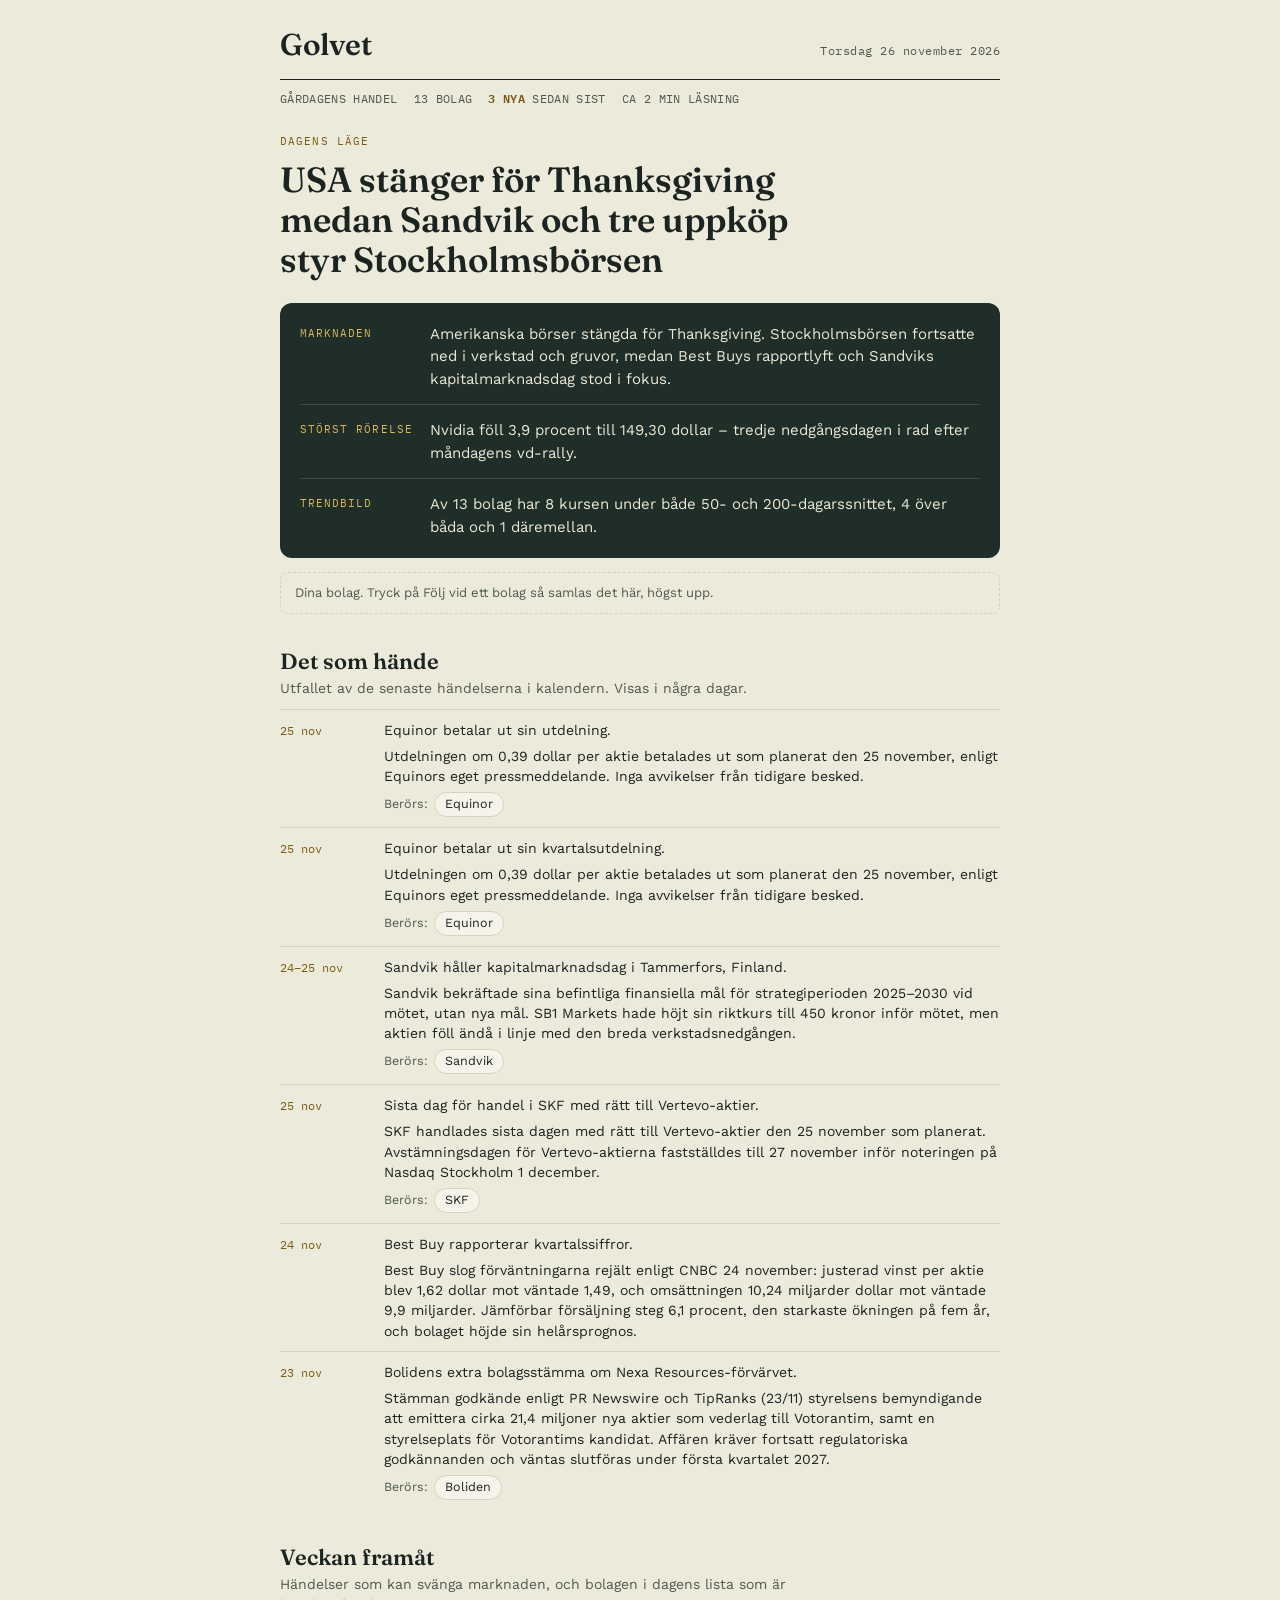
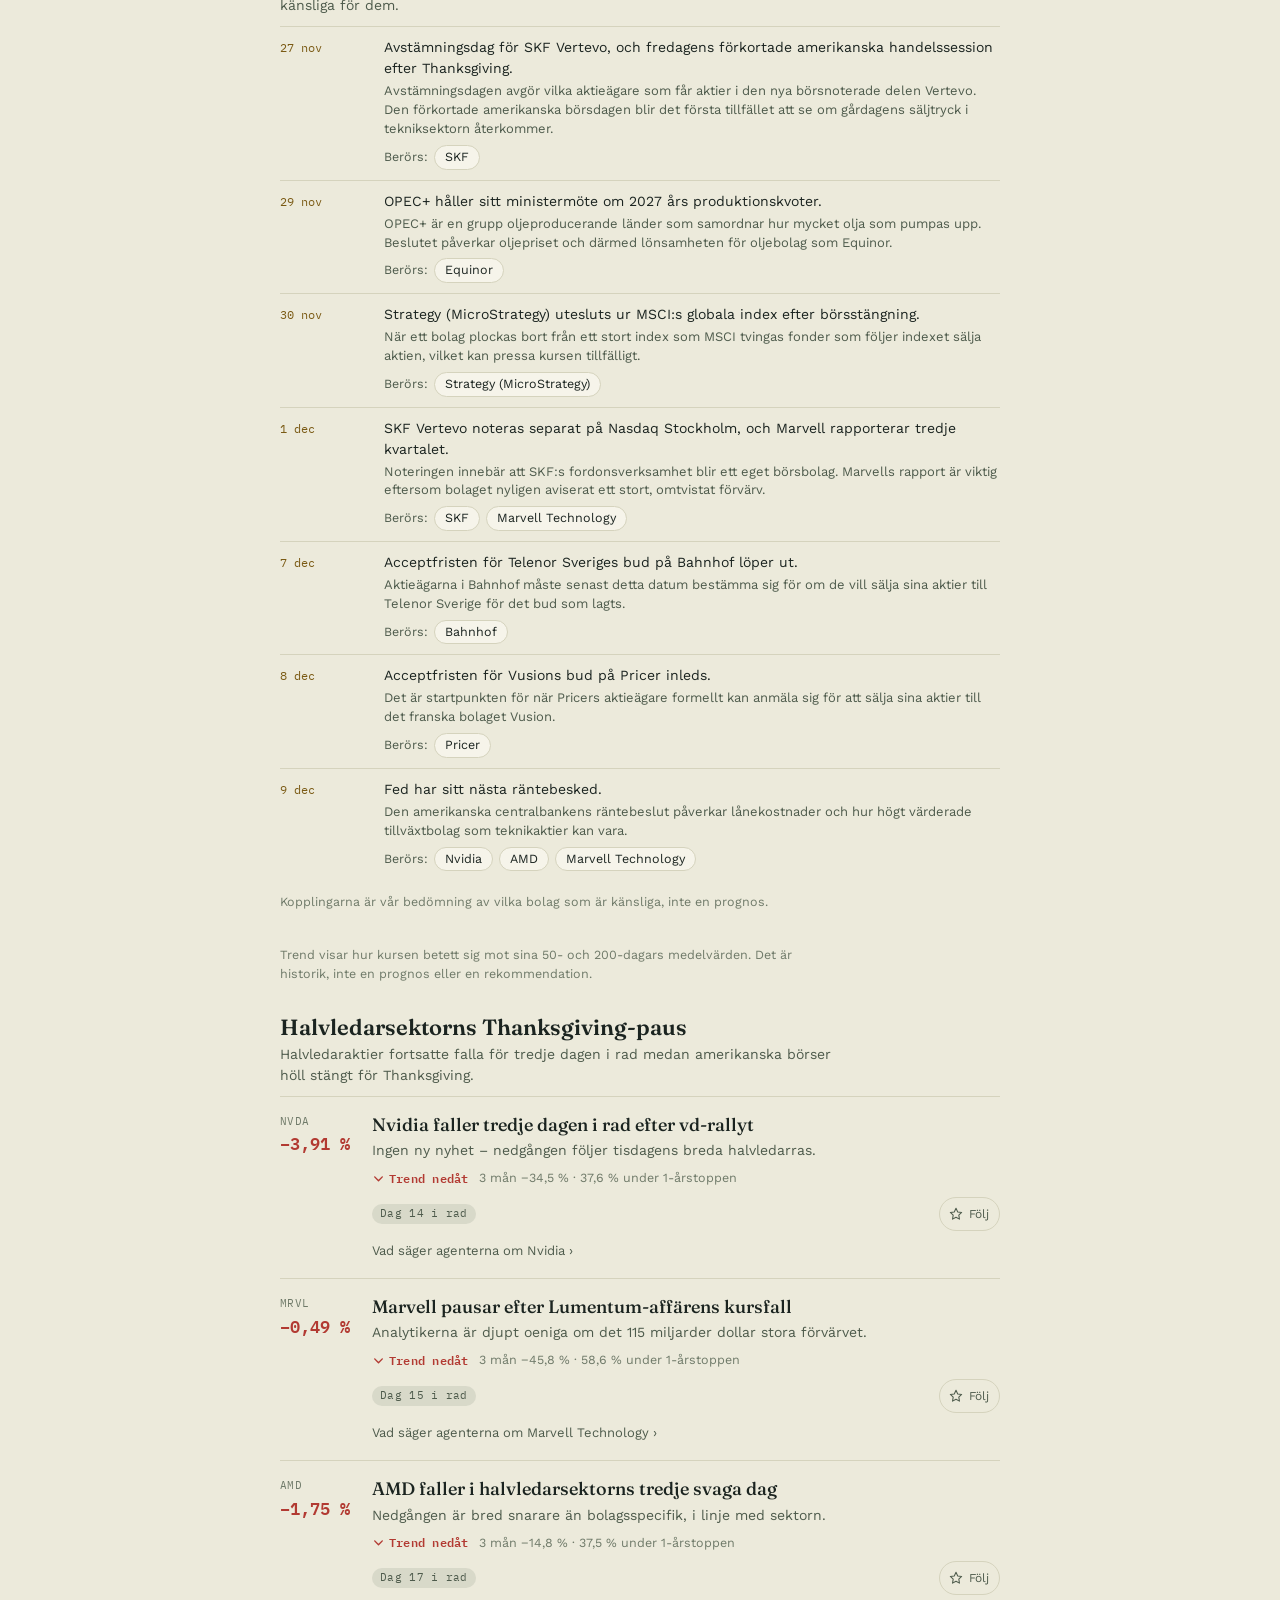
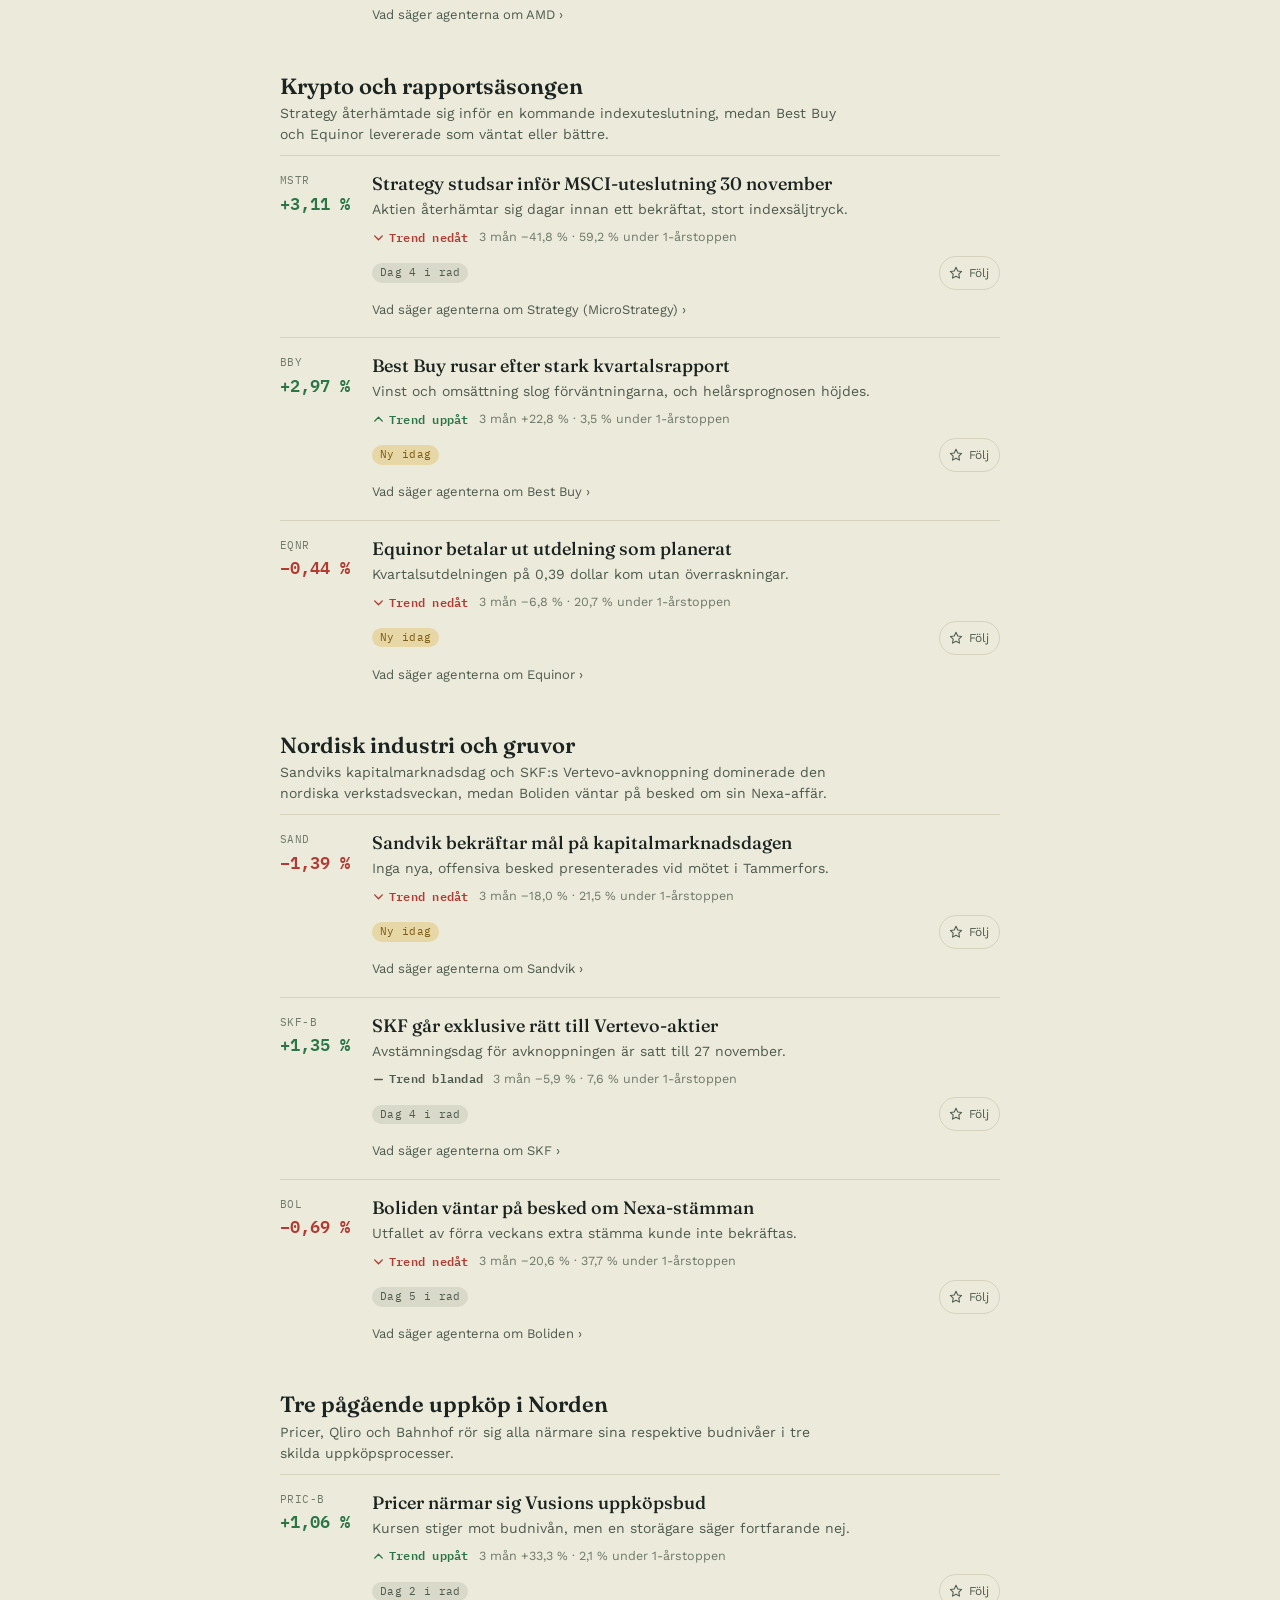
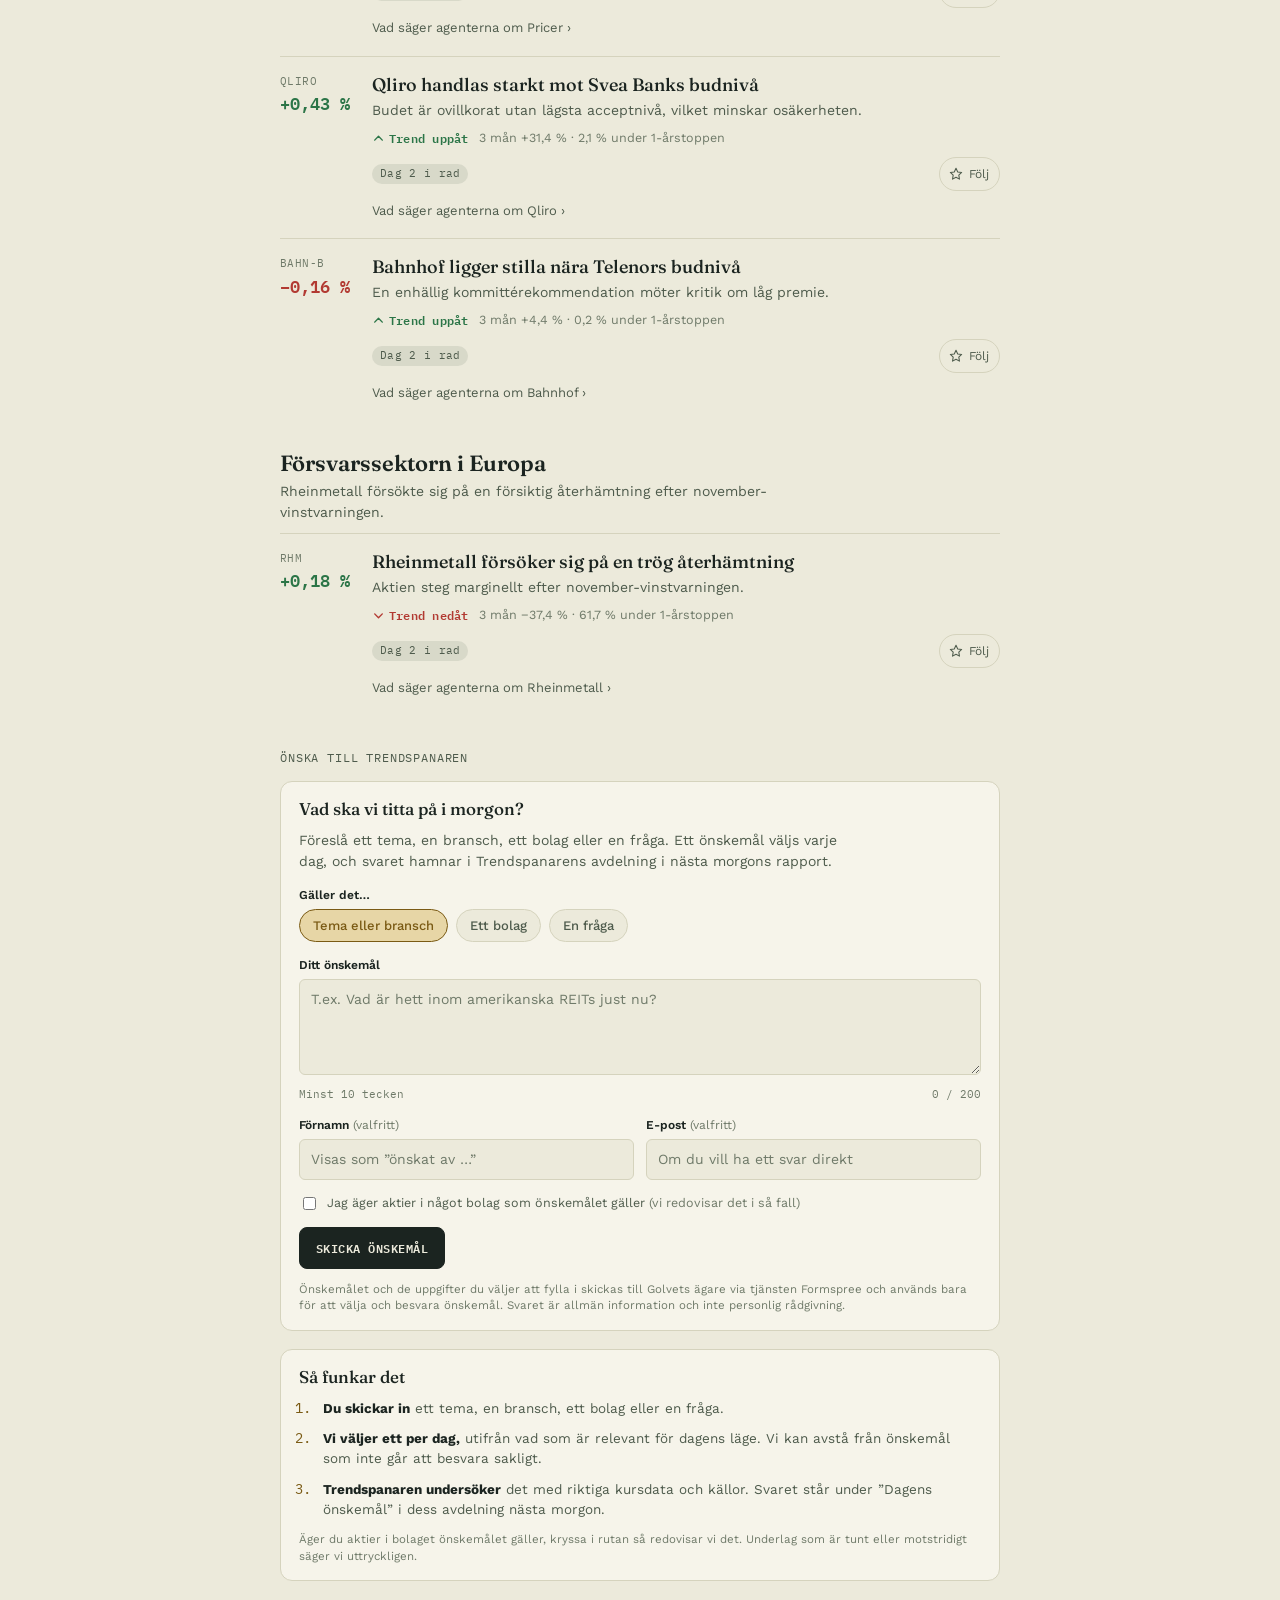
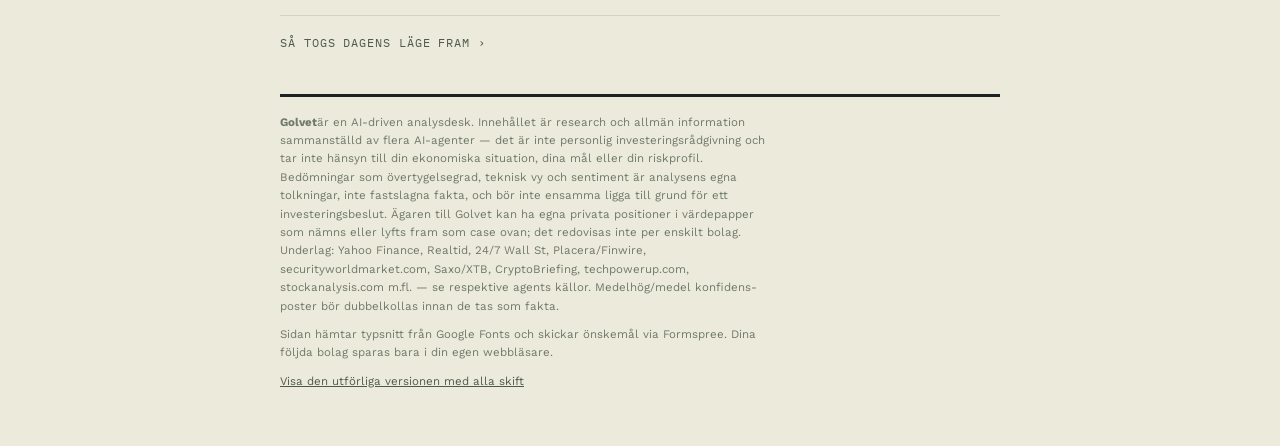
==== commit 2aaa8205: "Golvet 2026-11-26" ====
--- a/index.html
+++ b/index.html
@@ -1,4 +1,4 @@
-<!doctype html><html lang="sv"><head><meta charset="utf-8"><meta name="viewport" content="width=device-width,initial-scale=1"><title>Golvet</title><meta name="description" content="Dagens läge på börsen: Chipsektorns rally vänder till kraftigt bakslag — tre nya uppköpsbud skakar Stockholmsbörsen"><link rel="canonical" href="https://golvet.gaidens.se/"><meta property="og:type" content="website"><meta property="og:site_name" content="Golvet"><meta property="og:title" content="Golvet"><meta property="og:description" content="Dagens läge på börsen: Chipsektorns rally vänder till kraftigt bakslag — tre nya uppköpsbud skakar Stockholmsbörsen"><meta property="og:url" content="https://golvet.gaidens.se/"><meta property="og:locale" content="sv_SE"><meta name="twitter:card" content="summary"><link rel="icon" href="data:image/svg+xml,%3Csvg xmlns='http://www.w3.org/2000/svg' viewBox='0 0 100 100'%3E%3Ctext y='.9em' font-size='90'%3E%F0%9F%93%88%3C/text%3E%3C/svg%3E"><link rel="preconnect" href="https://fonts.gstatic.com" crossorigin><link rel="stylesheet" href="https://fonts.googleapis.com/css2?family=Fraunces:opsz,wght@9..144,500;9..144,600&family=Work+Sans:wght@400;500;600&family=IBM+Plex+Mono:wght@400;500;600&display=swap"><style>
+<!doctype html><html lang="sv"><head><meta charset="utf-8"><meta name="viewport" content="width=device-width,initial-scale=1"><title>Golvet</title><meta name="description" content="Dagens läge på börsen: USA stänger för Thanksgiving medan Sandvik och tre uppköp styr Stockholmsbörsen"><link rel="canonical" href="https://golvet.gaidens.se/"><meta property="og:type" content="website"><meta property="og:site_name" content="Golvet"><meta property="og:title" content="Golvet"><meta property="og:description" content="Dagens läge på börsen: USA stänger för Thanksgiving medan Sandvik och tre uppköp styr Stockholmsbörsen"><meta property="og:url" content="https://golvet.gaidens.se/"><meta property="og:locale" content="sv_SE"><meta name="twitter:card" content="summary"><link rel="icon" href="data:image/svg+xml,%3Csvg xmlns='http://www.w3.org/2000/svg' viewBox='0 0 100 100'%3E%3Ctext y='.9em' font-size='90'%3E%F0%9F%93%88%3C/text%3E%3C/svg%3E"><link rel="preconnect" href="https://fonts.gstatic.com" crossorigin><link rel="stylesheet" href="https://fonts.googleapis.com/css2?family=Fraunces:opsz,wght@9..144,500;9..144,600&family=Work+Sans:wght@400;500;600&family=IBM+Plex+Mono:wght@400;500;600&display=swap"><style>
 :root{
   --paper:#ECEADB; --surface:#F6F4EA; --ink:#1B2420; --ink-soft:#4E5B4C; --ink-faint:#6F7A69; --line:#D5D3BD;
   --desk:#1F2E28; --desk-ink:#ECE8D6; --glance:#D9B65F;
@@ -205,14 +205,14 @@
 .wish{ margin-top:34px; }
 </style></head><body>
 <div class="page">
-<header><div class="mast"><span class="word">Golvet</span><span class="date">Onsdag 25 november 2026</span></div><div class="edition"><span>Gårdagens handel</span><span>12 bolag</span><span><b>4 nya</b> sedan sist</span><span>ca 2 min läsning</span></div></header>
-<section class="lead"><p class="eyebrow">Dagens läge</p><h1>Chipsektorns rally vänder till kraftigt bakslag — tre nya uppköpsbud skakar Stockholmsbörsen</h1></section>
-<div class="glance"><div class="g"><span class="gl">Marknaden</span><span class="gt">Halvledarsektorn gav tillbaka måndagens historiska rally. SOX-index föll 7,9 procent, medan tre nya uppköpsbud lyfte intresset för nordiska småbolag.</span></div><div class="g"><span class="gl">Störst rörelse</span><span class="gt">Marvell Technology föll 9,1 procent i den breda halvledarrekylen, utan egen bolagsnyhet.</span></div><div class="g"><span class="gl">Trendbild</span><span class="gt">Av 12 bolag har 7 kursen under både 50- och 200-dagarssnittet, 4 över båda och 1 däremellan.</span></div></div>
+<header><div class="mast"><span class="word">Golvet</span><span class="date">Torsdag 26 november 2026</span></div><div class="edition"><span>Gårdagens handel</span><span>13 bolag</span><span><b>3 nya</b> sedan sist</span><span>ca 2 min läsning</span></div></header>
+<section class="lead"><p class="eyebrow">Dagens läge</p><h1>USA stänger för Thanksgiving medan Sandvik och tre uppköp styr Stockholmsbörsen</h1></section>
+<div class="glance"><div class="g"><span class="gl">Marknaden</span><span class="gt">Amerikanska börser stängda för Thanksgiving. Stockholmsbörsen fortsatte ned i verkstad och gruvor, medan Best Buys rapportlyft och Sandviks kapitalmarknadsdag stod i fokus.</span></div><div class="g"><span class="gl">Störst rörelse</span><span class="gt">Nvidia föll 3,9 procent till 149,30 dollar – tredje nedgångsdagen i rad efter måndagens vd-rally.</span></div><div class="g"><span class="gl">Trendbild</span><span class="gt">Av 13 bolag har 8 kursen under både 50- och 200-dagarssnittet, 4 över båda och 1 däremellan.</span></div></div>
 <div class="mine" id="mine"></div>
-<section class="week"><h2>Det som hände</h2><p class="gsum">Utfallet av de senaste händelserna i kalendern. Visas i några dagar.</p><ul class="cal"><li><span class="cd">23 nov</span><div><span>Bolidens extra bolagsstämma om Nexa Resources-förvärvet.</span><p class="cx out">Stämman godkände enligt PR Newswire och TipRanks (23/11) styrelsens bemyndigande att emittera cirka 21,4 miljoner nya aktier som vederlag till Votorantim, samt en styrelseplats för Votorantims kandidat. Affären kräver fortsatt regulatoriska godkännanden och väntas slutföras under första kvartalet 2027.</p><div class="berors"><span>Berörs:</span><a class="chip2" href="#c-BOL">Boliden</a></div></div></li></ul></section>
-<section class="week"><h2>Veckan framåt</h2><p class="gsum">Händelser som kan svänga marknaden, och bolagen i dagens lista som är känsliga för dem.</p><ul class="cal"><li><span class="cd">26 nov</span><div><span>SKF handlas utan rätt till aktier i avknoppningen Vertevo.</span><p class="cx">Aktieägare som äger SKF-aktier får automatiskt aktier i det nya bolaget Vertevo. Från detta datum säljs SKF-aktien utan den rätten, vilket gör att kursen justeras ned något.</p><div class="berors"><span>Berörs:</span><a class="chip2" href="#c-SKF-B">SKF</a></div></div></li><li><span class="cd">29 nov</span><div><span>OPEC+ håller ministermöte om oljekvoterna för 2027.</span><p class="cx">OPEC+ är en grupp oljeproducerande länder som samordnar hur mycket olja som pumpas upp. Beslutet påverkar oljepriset och därmed kostnader och intäkter i hela ekonomin.</p></div></li><li><span class="cd">30 nov</span><div><span>Strategy (MicroStrategy) utesluts ur MSCI:s globala aktieindex efter börsstängning.</span><p class="cx">Stora indexfonder som följer MSCI:s index tvingas då sälja sina aktier i bolaget, vilket kan pressa kursen oavsett hur bolaget i övrigt går.</p><div class="berors"><span>Berörs:</span><a class="chip2" href="#c-MSTR">Strategy (MicroStrategy)</a></div></div></li><li><span class="cd">1 dec</span><div><span>SKF Vertevo noteras separat på Nasdaq Stockholm, och Marvell rapporterar tredje kvartalet.</span><p class="cx">En börsnotering innebär att ett bolag för första gången kan handlas fritt på börsen. En kvartalsrapport visar hur ett bolag gått de senaste tre månaderna och kan flytta kursen kraftigt.</p><div class="berors"><span>Berörs:</span><a class="chip2" href="#c-SKF-B">SKF</a><a class="chip2" href="#c-MRVL">Marvell Technology</a></div></div></li><li><span class="cd">7 dec</span><div><span>Acceptfristen för Telenor Sveriges bud på Bahnhof löper ut.</span><p class="cx">Sista dagen aktieägare kan välja att sälja sina aktier till budgivaren. Hur många som accepterar avgör om affären går igenom.</p><div class="berors"><span>Berörs:</span><a class="chip2" href="#c-BAHN-B">Bahnhof</a></div></div></li><li><span class="cd">8 dec</span><div><span>Acceptfristen för Vusions bud på Pricer inleds.</span><p class="cx">Aktieägarna får då formellt möjlighet att sälja sina aktier till det pris budgivaren erbjuder.</p><div class="berors"><span>Berörs:</span><a class="chip2" href="#c-PRIC-B">Pricer</a></div></div></li><li><span class="cd">9 dec</span><div><span>Fed, USA:s centralbank, lämnar sitt nästa räntebesked.</span><p class="cx">Räntebeslut påverkar lånekostnader för hela ekonomin och hur högt värderade aktier, särskilt teknikaktier, anses vara.</p><div class="berors"><span>Berörs:</span><a class="chip2" href="#c-NVDA">Nvidia</a><a class="chip2" href="#c-MRVL">Marvell Technology</a><a class="chip2" href="#c-AMD">AMD</a></div></div></li></ul><p class="legend">Kopplingarna är vår bedömning av vilka bolag som är känsliga, inte en prognos.</p></section>
+<section class="week"><h2>Det som hände</h2><p class="gsum">Utfallet av de senaste händelserna i kalendern. Visas i några dagar.</p><ul class="cal"><li><span class="cd">25 nov</span><div><span>Equinor betalar ut sin utdelning.</span><p class="cx out">Utdelningen om 0,39 dollar per aktie betalades ut som planerat den 25 november, enligt Equinors eget pressmeddelande. Inga avvikelser från tidigare besked.</p><div class="berors"><span>Berörs:</span><a class="chip2" href="#c-EQNR">Equinor</a></div></div></li><li><span class="cd">25 nov</span><div><span>Equinor betalar ut sin kvartalsutdelning.</span><p class="cx out">Utdelningen om 0,39 dollar per aktie betalades ut som planerat den 25 november, enligt Equinors eget pressmeddelande. Inga avvikelser från tidigare besked.</p><div class="berors"><span>Berörs:</span><a class="chip2" href="#c-EQNR">Equinor</a></div></div></li><li><span class="cd">24–25 nov</span><div><span>Sandvik håller kapitalmarknadsdag i Tammerfors, Finland.</span><p class="cx out">Sandvik bekräftade sina befintliga finansiella mål för strategiperioden 2025–2030 vid mötet, utan nya mål. SB1 Markets hade höjt sin riktkurs till 450 kronor inför mötet, men aktien föll ändå i linje med den breda verkstadsnedgången.</p><div class="berors"><span>Berörs:</span><a class="chip2" href="#c-SAND">Sandvik</a></div></div></li><li><span class="cd">25 nov</span><div><span>Sista dag för handel i SKF med rätt till Vertevo-aktier.</span><p class="cx out">SKF handlades sista dagen med rätt till Vertevo-aktier den 25 november som planerat. Avstämningsdagen för Vertevo-aktierna fastställdes till 27 november inför noteringen på Nasdaq Stockholm 1 december.</p><div class="berors"><span>Berörs:</span><a class="chip2" href="#c-SKF-B">SKF</a></div></div></li><li><span class="cd">24 nov</span><div><span>Best Buy rapporterar kvartalssiffror.</span><p class="cx out">Best Buy slog förväntningarna rejält enligt CNBC 24 november: justerad vinst per aktie blev 1,62 dollar mot väntade 1,49, och omsättningen 10,24 miljarder dollar mot väntade 9,9 miljarder. Jämförbar försäljning steg 6,1 procent, den starkaste ökningen på fem år, och bolaget höjde sin helårsprognos.</p></div></li><li><span class="cd">23 nov</span><div><span>Bolidens extra bolagsstämma om Nexa Resources-förvärvet.</span><p class="cx out">Stämman godkände enligt PR Newswire och TipRanks (23/11) styrelsens bemyndigande att emittera cirka 21,4 miljoner nya aktier som vederlag till Votorantim, samt en styrelseplats för Votorantims kandidat. Affären kräver fortsatt regulatoriska godkännanden och väntas slutföras under första kvartalet 2027.</p><div class="berors"><span>Berörs:</span><a class="chip2" href="#c-BOL">Boliden</a></div></div></li></ul></section>
+<section class="week"><h2>Veckan framåt</h2><p class="gsum">Händelser som kan svänga marknaden, och bolagen i dagens lista som är känsliga för dem.</p><ul class="cal"><li><span class="cd">27 nov</span><div><span>Avstämningsdag för SKF Vertevo, och fredagens förkortade amerikanska handelssession efter Thanksgiving.</span><p class="cx">Avstämningsdagen avgör vilka aktieägare som får aktier i den nya börsnoterade delen Vertevo. Den förkortade amerikanska börsdagen blir det första tillfället att se om gårdagens säljtryck i tekniksektorn återkommer.</p><div class="berors"><span>Berörs:</span><a class="chip2" href="#c-SKF-B">SKF</a></div></div></li><li><span class="cd">29 nov</span><div><span>OPEC+ håller sitt ministermöte om 2027 års produktionskvoter.</span><p class="cx">OPEC+ är en grupp oljeproducerande länder som samordnar hur mycket olja som pumpas upp. Beslutet påverkar oljepriset och därmed lönsamheten för oljebolag som Equinor.</p><div class="berors"><span>Berörs:</span><a class="chip2" href="#c-EQNR">Equinor</a></div></div></li><li><span class="cd">30 nov</span><div><span>Strategy (MicroStrategy) utesluts ur MSCI:s globala index efter börsstängning.</span><p class="cx">När ett bolag plockas bort från ett stort index som MSCI tvingas fonder som följer indexet sälja aktien, vilket kan pressa kursen tillfälligt.</p><div class="berors"><span>Berörs:</span><a class="chip2" href="#c-MSTR">Strategy (MicroStrategy)</a></div></div></li><li><span class="cd">1 dec</span><div><span>SKF Vertevo noteras separat på Nasdaq Stockholm, och Marvell rapporterar tredje kvartalet.</span><p class="cx">Noteringen innebär att SKF:s fordonsverksamhet blir ett eget börsbolag. Marvells rapport är viktig eftersom bolaget nyligen aviserat ett stort, omtvistat förvärv.</p><div class="berors"><span>Berörs:</span><a class="chip2" href="#c-SKF-B">SKF</a><a class="chip2" href="#c-MRVL">Marvell Technology</a></div></div></li><li><span class="cd">7 dec</span><div><span>Acceptfristen för Telenor Sveriges bud på Bahnhof löper ut.</span><p class="cx">Aktieägarna i Bahnhof måste senast detta datum bestämma sig för om de vill sälja sina aktier till Telenor Sverige för det bud som lagts.</p><div class="berors"><span>Berörs:</span><a class="chip2" href="#c-BAHN-B">Bahnhof</a></div></div></li><li><span class="cd">8 dec</span><div><span>Acceptfristen för Vusions bud på Pricer inleds.</span><p class="cx">Det är startpunkten för när Pricers aktieägare formellt kan anmäla sig för att sälja sina aktier till det franska bolaget Vusion.</p><div class="berors"><span>Berörs:</span><a class="chip2" href="#c-PRIC-B">Pricer</a></div></div></li><li><span class="cd">9 dec</span><div><span>Fed har sitt nästa räntebesked.</span><p class="cx">Den amerikanska centralbankens räntebeslut påverkar lånekostnader och hur högt värderade tillväxtbolag som teknikaktier kan vara.</p><div class="berors"><span>Berörs:</span><a class="chip2" href="#c-NVDA">Nvidia</a><a class="chip2" href="#c-AMD">AMD</a><a class="chip2" href="#c-MRVL">Marvell Technology</a></div></div></li></ul><p class="legend">Kopplingarna är vår bedömning av vilka bolag som är känsliga, inte en prognos.</p></section>
 <p class="legend" style="margin-top:34px">Trend visar hur kursen betett sig mot sina 50- och 200-dagars medelvärden. Det är historik, inte en prognos eller en rekommendation.</p>
-<section class="group"><h2>Halvledarrallyt vänder</h2><p class="gsum">Hela sektorn föll tillbaka efter måndagens historiska uppgång.</p><ul class="rows"><li class="row" id="c-NVDA" data-t="NVDA" data-mv="−5,86 %" data-co="Nvidia"><div class="num"><span class="tick">NVDA</span><span class="move down">−5,86 %</span></div><div class="body"><h3>Nvidia ger tillbaka rallyt efter Huang-dramat</h3><p class="why">Halvledarindexet SOX föll 7,9 procent, och Nvidia var en av de hårdast drabbade aktierna.</p><div class="trend"><span class="tl down"><svg viewBox="0 0 24 24" width="13" height="13" aria-hidden="true"><path d="M5 9l7 7 7-7"/></svg>Trend nedåt</span><span class="tm">3 mån −25,9 % · 35,1 % under 1-årstoppen</span></div><div class="tags"><span class="tag">Dag 13 i rad</span><button class="follow" type="button" aria-pressed="false" aria-label="Följ Nvidia"><svg viewBox="0 0 24 24" width="16" height="16" aria-hidden="true"><path d="M12 3.5l2.6 5.4 5.9.8-4.3 4.1 1 5.9L12 16.9l-5.2 2.8 1-5.9-4.3-4.1 5.9-.8z" stroke-width="1.6" stroke-linejoin="round"/></svg><span>Följ</span></button></div><details><summary>Vad säger agenterna om Nvidia</summary><div class="det"><div class="agents"><div class="ag"><span class="al">Bolag och analytiker</span><span class="at">Analytikerna är delade: några kallar måndagens rally en kortsiktig studs, andra säger sig fortsatt vara köpare på sikt.</span></div><div class="ag"><span class="al">Sentiment</span><span class="at">Blankarintresset (cirka 46 miljarder dollar enligt S3 Partners) och ett ovanligt pessimistiskt AAII-sentiment ger fortsatt utrymme för kraftiga kort-täckningsrörelser i båda riktningarna. —</span></div><div class="ag"><span class="al">Riskgranskare</span><span class="at"><b>Bull:</b> en dramatisk vd-återinsättande löstes inom elva dagar, vilket visar att styrelsen kunde agera snabbt. <b>Bear:</b> styrelsens interna utredning är fortfarande inte avslutad, och ett kongressvittnesmål väntar 1 december.</span></div><div class="ag"><span class="al">Omvärld</span><span class="at">Bolagets tidigare vd ska höras slutet inför den amerikanska kongressen 1 december.</span></div></div><p><b>Så rörde sig aktien.</b> Nvidia föll 5,86 procent till 155,38 dollar (dagsintervall 150,50–159,92 dollar, volym 382 058 256 aktier), och gav därmed tillbaka en stor del av måndagens historiska uppgång sedan hela halvledarsektorn vände ned i går.</p><p><b>Trend.</b> Pris 155,38, 50-dagars medelvärde 204,95, 200-dagars 203,07. Över båda räknas som uppåt, under båda som nedåt. Det beskriver hur kursen betett sig, inte en prognos.</p><p class="src">Påverkan: Blandad. Källa: kucoin.com/startupfortune.com (SOX-index, 24/11), Axios/FourWeekMBA (kongressutfrågning), Fool.com (analytikerreaktioner), investingcube.com/webull.com (teknisk bild), Yahoo Finance (25/11).</p></div></details></div></li><li class="row" id="c-MRVL" data-t="MRVL" data-mv="−9,10 %" data-co="Marvell Technology"><div class="num"><span class="tick">MRVL</span><span class="move down">−9,10 %</span></div><div class="body"><h3>Marvell rasar mest i halvledarsektorns bakslag</h3><p class="why">Aktien föll 9,1 procent utan egen nyhet, mitt i en bred sektorrekyl.</p><div class="trend"><span class="tl down"><svg viewBox="0 0 24 24" width="13" height="13" aria-hidden="true"><path d="M5 9l7 7 7-7"/></svg>Trend nedåt</span><span class="tm">3 mån −46,3 % · 58,4 % under 1-årstoppen</span></div><div class="tags"><span class="tag">Dag 14 i rad</span><button class="follow" type="button" aria-pressed="false" aria-label="Följ Marvell Technology"><svg viewBox="0 0 24 24" width="16" height="16" aria-hidden="true"><path d="M12 3.5l2.6 5.4 5.9.8-4.3 4.1 1 5.9L12 16.9l-5.2 2.8 1-5.9-4.3-4.1 5.9-.8z" stroke-width="1.6" stroke-linejoin="round"/></svg><span>Följ</span></button></div><details><summary>Vad säger agenterna om Marvell Technology</summary><div class="det"><div class="agents"><div class="ag"><span class="al">Bolag och analytiker</span><span class="at">Analytikerhusen är fortsatt djupt oeniga om värdet i bolagets stora Lumentum-förvärv.</span></div><div class="ag"><span class="al">Sentiment</span><span class="at">Inget färskt, specifikt sentimentunderlag hittades för just i dag — blankarintresset låg enligt senaste avstämning (30/10) på cirka 3,5 procent av floaten, inte extremt. —</span></div><div class="ag"><span class="al">Riskgranskare</span><span class="at"><b>Bull:</b> flera analytikerhus ser fortsatt stor uppsida inför rapporten 1 december. <b>Bear:</b> aktien var redan tekniskt svag innan gårdagens ras, och skepsisen mot förvärvet är oförändrad.</span></div><div class="ag"><span class="al">Omvärld</span><span class="at">Bolaget rapporterar sitt tredje kvartal den 1 december.</span></div></div><p><b>Så rörde sig aktien.</b> Marvell Technology föll 9,10 procent till 131,57 dollar (dagsintervall 128,14–140,75 dollar, volym 27,9 miljoner aktier), en av de hårdast drabbade aktierna när hela halvledarsektorn vände ned i går efter måndagens rally.</p><p><b>Trend.</b> Pris 131,57, 50-dagars medelvärde 216,99, 200-dagars 189,16. Över båda räknas som uppåt, under båda som nedåt. Det beskriver hur kursen betett sig, inte en prognos.</p><p class="src">Påverkan: Blandad. Källa: Fool.com (16/11, 24/11 SOX-sammanhang), BofA/Cantor Fitzgerald/JPMorgan/Jefferies-research citerat i branschmedia, tipranks.com (teknisk bild), Yahoo Finance (25/11).</p></div></details></div></li><li class="row" id="c-AMD" data-t="AMD" data-mv="−8,86 %" data-co="AMD"><div class="num"><span class="tick">AMD</span><span class="move down">−8,86 %</span></div><div class="body"><h3>AMD faller kraftigt i bred halvledarrekyl</h3><p class="why">Aktien var redan i en nedtrend innan gårdagens 8,9-procentiga fall.</p><div class="trend"><span class="tl down"><svg viewBox="0 0 24 24" width="13" height="13" aria-hidden="true"><path d="M5 9l7 7 7-7"/></svg>Trend nedåt</span><span class="tm">3 mån −14,1 % · 36,4 % under 1-årstoppen</span></div><div class="tags"><span class="tag">Dag 16 i rad</span><button class="follow" type="button" aria-pressed="false" aria-label="Följ AMD"><svg viewBox="0 0 24 24" width="16" height="16" aria-hidden="true"><path d="M12 3.5l2.6 5.4 5.9.8-4.3 4.1 1 5.9L12 16.9l-5.2 2.8 1-5.9-4.3-4.1 5.9-.8z" stroke-width="1.6" stroke-linejoin="round"/></svg><span>Följ</span></button></div><details><summary>Vad säger agenterna om AMD</summary><div class="det"><div class="agents"><div class="ag"><span class="al">Bolag och analytiker</span><span class="at">Riktkurserna spretar ovanligt brett mellan analytikerhusen, från optimistiska till klart försiktiga.</span></div><div class="ag"><span class="al">Sentiment</span><span class="at">Retailsentimentet (Stocktwits) har enligt uppgift gått från 'extremt bullish' till 'bullish' efter en blankningsrapport (19/11); inget färskare underlag för just i dag hittades. —</span></div><div class="ag"><span class="al">Riskgranskare</span><span class="at"><b>Bull:</b> en analytiker har nyligen dubblat sin riktkurs, ovanligt optimistiskt. <b>Bear:</b> aktien låg redan i en kortsiktig nedtrend med varningssignaler innan gårdagens kraftiga fall.</span></div><div class="ag"><span class="al">Omvärld</span><span class="at"><span class="qt">Inget känt i dagens underlag.</span></span></div></div><p><b>Så rörde sig aktien.</b> AMD föll 8,86 procent till 413,27 dollar (dagsintervall 396,03–428,87 dollar, volym 45 929 868 aktier), och var enligt flera sammanställningar av gårdagens SOX-ras en av de värst drabbade halvledaraktierna.</p><p><b>Trend.</b> Pris 413,27, 50-dagars medelvärde 550,48, 200-dagars 432,00. Över båda räknas som uppåt, under båda som nedåt. Det beskriver hur kursen betett sig, inte en prognos.</p><p class="src">Påverkan: Blandad. Källa: tradingpedia.com/journalarta.com (teknisk bild, 10–17/11), Baird/BofA/Mizuho-research citerat via finbold.com, Yahoo Finance (25/11).</p></div></details></div></li></ul></section><section class="group"><h2>Uppköpsbud i nordiska småbolag</h2><p class="gsum">Tre bud inom loppet av några veckor skakar Stockholmsbörsens småbolag.</p><ul class="rows"><li class="row" id="c-PRIC-B" data-t="PRIC-B" data-mv="−0,18 %" data-co="Pricer"><div class="num"><span class="tick">PRIC-B</span><span class="move down">−0,18 %</span></div><div class="body"><h3>Pricer-ägare säger nej till uppköpsbud</h3><p class="why">En storägare vill ha ett högre pris, vilket skapar osäkerhet kring affären.</p><div class="trend"><span class="tl up"><svg viewBox="0 0 24 24" width="13" height="13" aria-hidden="true"><path d="M5 15l7-7 7 7"/></svg>Trend uppåt</span><span class="tm">3 mån +31,4 % · 1,9 % under 1-årstoppen</span></div><div class="tags"><span class="tag new">Ny idag</span><button class="follow" type="button" aria-pressed="false" aria-label="Följ Pricer"><svg viewBox="0 0 24 24" width="16" height="16" aria-hidden="true"><path d="M12 3.5l2.6 5.4 5.9.8-4.3 4.1 1 5.9L12 16.9l-5.2 2.8 1-5.9-4.3-4.1 5.9-.8z" stroke-width="1.6" stroke-linejoin="round"/></svg><span>Följ</span></button></div><details><summary>Vad säger agenterna om Pricer</summary><div class="det"><div class="agents"><div class="ag"><span class="al">Bolag och analytiker</span><span class="at">Styrelsen rekommenderar enhälligt budet, men en namngiven storägare har offentligt sagt nej.</span></div><div class="ag"><span class="al">Sentiment</span><span class="at">Marknaden prisar in viss osäkerhet kring om budet går igenom till 6 kronor, snarare än tvivel om att en affär sker — kursen ligger strax under budnivån. —</span></div><div class="ag"><span class="al">Riskgranskare</span><span class="at"><b>Bull:</b> en stor, bindande accept från den största ägaren gör en affär sannolik trots motståndet. <b>Bear:</b> ett betydande, namngivet aktieägarmotstånd om priset skapar en genuin risk att budet måste höjas eller faller.</span></div><div class="ag"><span class="al">Omvärld</span><span class="at">Acceptfristen för budet inleds den 8 december och löper till 5 januari 2027.</span></div></div><p><b>Så rörde sig aktien.</b> Pricer handlades nästan oförändrat på 5,68 kronor (dagsintervall 5,60–5,74 kronor, volym 426 431 aktier), strax under det franska bolaget Vusions rekommenderade uppköpsbud på 6,00 kronor per aktie, sedan en av storägarna offentligt sagt nej till budet.</p><p><b>Trend.</b> Pris 5,69, 50-dagars medelvärde 4,31, 200-dagars 3,78. Över båda räknas som uppåt, under båda som nedåt. Det beskriver hur kursen betett sig, inte en prognos.</p><p class="src">Påverkan: Blandad. Källa: Placera/Di (17–18/11), PR Newswire (Vusions bud), Yahoo Finance (25/11).</p></div></details></div></li><li class="row" id="c-QLIRO" data-t="QLIRO" data-mv="0,00 %" data-co="Qliro"><div class="num"><span class="tick">QLIRO</span><span class="move down">0,00 %</span></div><div class="body"><h3>Qliro rusar efter obligatoriskt uppköpsbud</h3><p class="why">Aktien steg kraftigt efter att en bank höjt sitt ägande och tvingats lägga bud.</p><div class="trend"><span class="tl up"><svg viewBox="0 0 24 24" width="13" height="13" aria-hidden="true"><path d="M5 15l7-7 7 7"/></svg>Trend uppåt</span><span class="tm">3 mån +30,3 % · 2,1 % under 1-årstoppen</span></div><div class="tags"><span class="tag new">Ny idag</span><button class="follow" type="button" aria-pressed="false" aria-label="Följ Qliro"><svg viewBox="0 0 24 24" width="16" height="16" aria-hidden="true"><path d="M12 3.5l2.6 5.4 5.9.8-4.3 4.1 1 5.9L12 16.9l-5.2 2.8 1-5.9-4.3-4.1 5.9-.8z" stroke-width="1.6" stroke-linejoin="round"/></svg><span>Följ</span></button></div><details><summary>Vad säger agenterna om Qliro</summary><div class="det"><div class="agents"><div class="ag"><span class="al">Bolag och analytiker</span><span class="at">Styrelseordföranden har sagt att budet är bra jämfört med börskursen, men inte säkert lika bra på sikt.</span></div><div class="ag"><span class="al">Sentiment</span><span class="at">Positivt mottaget rent kurssmässigt — aktien steg över 80 procent vid budet och handlas nu tätt under budnivån, men styrelseordförandens egna reservation om det långsiktiga värdet är värd att notera. —</span></div><div class="ag"><span class="al">Riskgranskare</span><span class="at"><b>Bull:</b> ett ovillkorat bud utan lägsta acceptnivå gör utfallet tekniskt säkrare än många andra uppköp. <b>Bear:</b> styrelseordförandens egen reservation om det långsiktiga värdet är ovanligt rak kritik.</span></div><div class="ag"><span class="al">Omvärld</span><span class="at">Erbjudandehandlingen väntas publiceras 18 december, med acceptperiod in i mars 2027.</span></div></div><p><b>Så rörde sig aktien.</b> Qliro handlades oförändrat på 23,00 kronor (dagsintervall 22,90–23,20 kronor, volym 266 995 aktier), tätt under Svea Banks budpliktsbud på 23,50 kronor per aktie, sedan banken höjt sitt ägande till 33,24 procent.</p><p><b>Trend.</b> Pris 23,00, 50-dagars medelvärde 16,71, 200-dagars 18,15. Över båda räknas som uppåt, under båda som nedåt. Det beskriver hur kursen betett sig, inte en prognos.</p><p class="src">Påverkan: Positiv. Källa: Placera (6–9/11), EFN, Dagens PS, Yahoo Finance (25/11).</p></div></details></div></li><li class="row" id="c-BAHN-B" data-t="BAHN-B" data-mv="+0,16 %" data-co="Bahnhof"><div class="num"><span class="tick">BAHN-B</span><span class="move up">+0,16 %</span></div><div class="body"><h3>Bahnhof nära budnivån, men kritiker vill mer</h3><p class="why">Analytiker menar att uppköpspremien är lägre än normalt för svenska affärer.</p><div class="trend"><span class="tl up"><svg viewBox="0 0 24 24" width="13" height="13" aria-hidden="true"><path d="M5 15l7-7 7 7"/></svg>Trend uppåt</span><span class="tm">3 mån +4,0 % · 0,3 % under 1-årstoppen</span></div><div class="tags"><span class="tag new">Ny idag</span><button class="follow" type="button" aria-pressed="false" aria-label="Följ Bahnhof"><svg viewBox="0 0 24 24" width="16" height="16" aria-hidden="true"><path d="M12 3.5l2.6 5.4 5.9.8-4.3 4.1 1 5.9L12 16.9l-5.2 2.8 1-5.9-4.3-4.1 5.9-.8z" stroke-width="1.6" stroke-linejoin="round"/></svg><span>Följ</span></button></div><details><summary>Vad säger agenterna om Bahnhof</summary><div class="det"><div class="agents"><div class="ag"><span class="al">Bolag och analytiker</span><span class="at">Den oberoende kommittén rekommenderar enhälligt att aktieägarna accepterar budet.</span></div><div class="ag"><span class="al">Sentiment</span><span class="at">Övervägande positivt men med ett tydligt pris-reservation — en lägre premie än normalt kan hålla kvar förhoppningar om ett höjt bud. —</span></div><div class="ag"><span class="al">Riskgranskare</span><span class="at"><b>Bull:</b> en enhällig rekommendation från den oberoende kommittén talar för att affären blir av. <b>Bear:</b> en premie under det historiska snittet kan hålla kvar hopp om ett höjt bud och skapa osäkerhet.</span></div><div class="ag"><span class="al">Omvärld</span><span class="at">Acceptperioden löper till 7 december, med planerad avräkning 14 december.</span></div></div><p><b>Så rörde sig aktien.</b> Bahnhof steg 0,16 procent till 61,90 kronor (dagsintervall 61,80–61,90 kronor, volym 101 695 aktier), tätt under Telenor Sveriges budpliktsbud på 62 kronor per aktie, som bolagets oberoende kommitté rekommenderat aktieägarna att acceptera.</p><p><b>Trend.</b> Pris 61,80, 50-dagars medelvärde 60,37, 200-dagars 56,15. Över båda räknas som uppåt, under båda som nedåt. Det beskriver hur kursen betett sig, inte en prognos.</p><p class="src">Påverkan: Blandad. Källa: Placera (6–13/11), EFN ('Snålt bud'), w.media, Roschier, Yahoo Finance (25/11).</p></div></details></div></li></ul></section><section class="group"><h2>Nordiska industri- och råvarubolag</h2><p class="gsum">Boliden och SKF rör sig på egna bolagshändelser mitt i börsrekylen.</p><ul class="rows"><li class="row" id="c-BOL" data-t="BOL" data-mv="−4,34 %" data-co="Boliden"><div class="num"><span class="tick">BOL</span><span class="move down">−4,34 %</span></div><div class="body"><h3>Boliden föll trots godkänd Nexa-stämma</h3><p class="why">Aktien backade 4,3 procent samma dag som en stämma godkände finansieringen av ett stort förvärv.</p><div class="trend"><span class="tl down"><svg viewBox="0 0 24 24" width="13" height="13" aria-hidden="true"><path d="M5 9l7 7 7-7"/></svg>Trend nedåt</span><span class="tm">3 mån −19,3 % · 34,9 % under 1-årstoppen</span></div><div class="tags"><span class="tag">Dag 4 i rad</span><button class="follow" type="button" aria-pressed="false" aria-label="Följ Boliden"><svg viewBox="0 0 24 24" width="16" height="16" aria-hidden="true"><path d="M12 3.5l2.6 5.4 5.9.8-4.3 4.1 1 5.9L12 16.9l-5.2 2.8 1-5.9-4.3-4.1 5.9-.8z" stroke-width="1.6" stroke-linejoin="round"/></svg><span>Följ</span></button></div><details><summary>Vad säger agenterna om Boliden</summary><div class="det"><div class="agents"><div class="ag"><span class="al">Bolag och analytiker</span><span class="at">Analytikerkåren är fortsatt delad: ett analytikerhus har nedgraderat aktien, ett annat upprepar köp.</span></div><div class="ag"><span class="al">Sentiment</span><span class="at">Splittrat — analytikerkåren är fortsatt oenig om affärens värde, och dagens nedgång drivs sannolikt mer av det fallande kopparpriset och börsrekylen än av stämmoutfallet. —</span></div><div class="ag"><span class="al">Riskgranskare</span><span class="at"><b>Bull:</b> en godkänd stämma för förvärvet är ett steg framåt, och ett analytikerhus ser aktien som billig igen. <b>Bear:</b> ett analytikerhus har nedgraderat aktien, och kopparpriset har fallit till sin lägsta nivå sedan april.</span></div><div class="ag"><span class="al">Omvärld</span><span class="at">Förvärvet kräver fortsatt regulatoriska godkännanden och väntas slutföras under första kvartalet 2027.</span></div></div><p><b>Så rörde sig aktien.</b> Boliden föll 4,34 procent till 450,20 kronor (dagsintervall 450,20–465,50 kronor, volym 2 039 927 aktier), trots att bolagets extra bolagsstämma i måndags godkände den aktieemission som ska finansiera köpet av 64,7 procent av den brasilianska gruvkoncernen Nexa Resources.</p><p><b>Trend.</b> Pris 470,60, 50-dagars medelvärde 511,05, 200-dagars 542,70. Över båda räknas som uppåt, under båda som nedåt. Det beskriver hur kursen betett sig, inte en prognos.</p><p class="src">Påverkan: Blandad. Källa: PR Newswire/TipRanks (EGM-utfallet, 23/11), Aktiespararna/Placera (Handelsbanken/AFV-research, 16–17/11), Placera (kopparpris, 18/11), Yahoo Finance (25/11).</p></div></details></div></li><li class="row" id="c-SKF-B" data-t="SKF-B" data-mv="−4,20 %" data-co="SKF"><div class="num"><span class="tick">SKF-B</span><span class="move down">−4,20 %</span></div><div class="body"><h3>SKF faller inför avknoppningens sista dag</h3><p class="why">En stor del av nedgången är en mekanisk effekt av att ett nytt bolag knoppas av.</p><div class="trend"><span class="tl mid"><svg viewBox="0 0 24 24" width="13" height="13" aria-hidden="true"><path d="M5 12h14"/></svg>Trend blandad</span><span class="tm">3 mån −1,5 % · 3,6 % under 1-årstoppen</span></div><div class="tags"><span class="tag">Dag 3 i rad</span><button class="follow" type="button" aria-pressed="false" aria-label="Följ SKF"><svg viewBox="0 0 24 24" width="16" height="16" aria-hidden="true"><path d="M12 3.5l2.6 5.4 5.9.8-4.3 4.1 1 5.9L12 16.9l-5.2 2.8 1-5.9-4.3-4.1 5.9-.8z" stroke-width="1.6" stroke-linejoin="round"/></svg><span>Följ</span></button></div><details><summary>Vad säger agenterna om SKF</summary><div class="det"><div class="agents"><div class="ag"><span class="al">Bolag och analytiker</span><span class="at">En analytiker ser ett sammanlagt värde på 320 kronor per aktie för de två bolagen tillsammans.</span></div><div class="ag"><span class="al">Sentiment</span><span class="at">I grunden positivt inför noteringen, men dagens kursrörelse är mest mekanisk och säger litet om det underliggande sentimentet. —</span></div><div class="ag"><span class="al">Riskgranskare</span><span class="at"><b>Bull:</b> en redan stark teknisk bild och ett konkret, nära notering talar för bolaget. <b>Bear:</b> flera bedömare varnar för ett initialt säljtryck i det nya bolagets aktie efter börsdebuten.</span></div><div class="ag"><span class="al">Omvärld</span><span class="at">Det nya bolaget Vertevo noteras separat på Nasdaq Stockholm den 1 december.</span></div></div><p><b>Så rörde sig aktien.</b> SKF föll 4,20 procent till 259,90 kronor (dagsintervall 259,90–273,20 kronor, volym 1 503 186 aktier), på sista dagen med rätt till aktier i avknoppningen SKF Vertevo, som noteras separat på Nasdaq Stockholm den 1 december.</p><p><b>Trend.</b> Pris 271,30, 50-dagars medelvärde 272,40, 200-dagars 253,63. Över båda räknas som uppåt, under båda som nedåt. Det beskriver hur kursen betett sig, inte en prognos.</p><p class="src">Påverkan: Blandad. Källa: Placera (tidsplan och Pareto-värdering, 10–18/11), se.investing.com/tradedesk.dk (teknisk bild), EFN (säljtrycksvarning), Yahoo Finance (25/11).</p></div></details></div></li></ul></section><section class="group"><h2>Bolag som gick mot strömmen</h2><p class="gsum">Unity och Tele2 steg medan det mesta annat föll.</p><ul class="rows"><li class="row" id="c-U" data-t="U" data-mv="+1,87 %" data-co="Unity Software"><div class="num"><span class="tick">U</span><span class="move up">+1,87 %</span></div><div class="body"><h3>Unity går mot strömmen när sektorn faller</h3><p class="why">Aktien steg 1,9 procent medan halvledarsektorn runt omkring föll kraftigt.</p><div class="trend"><span class="tl up"><svg viewBox="0 0 24 24" width="13" height="13" aria-hidden="true"><path d="M5 15l7-7 7 7"/></svg>Trend uppåt</span><span class="tm">3 mån +9,0 % · 8,4 % under 1-årstoppen</span></div><div class="tags"><span class="tag">Dag 3 i rad</span><button class="follow" type="button" aria-pressed="false" aria-label="Följ Unity Software"><svg viewBox="0 0 24 24" width="16" height="16" aria-hidden="true"><path d="M12 3.5l2.6 5.4 5.9.8-4.3 4.1 1 5.9L12 16.9l-5.2 2.8 1-5.9-4.3-4.1 5.9-.8z" stroke-width="1.6" stroke-linejoin="round"/></svg><span>Följ</span></button></div><details><summary>Vad säger agenterna om Unity Software</summary><div class="det"><div class="agents"><div class="ag"><span class="al">Bolag och analytiker</span><span class="at">Uppgången ser ut att vara fortsatt momentum efter rapporten 5 november, utan någon ny, enskild nyhet.</span></div><div class="ag"><span class="al">Sentiment</span><span class="at">I grunden positivt — ingen ny negativ nyhet, och aktien handlas frikopplad från sektorns övriga kraftiga nedgång. —</span></div><div class="ag"><span class="al">Riskgranskare</span><span class="at"><b>Bull:</b> en redan etablerad uppåttrend sedan det första vinstkvartalet gör uppgången mindre spekulativ. <b>Bear:</b> aktien har redan stigit kraftigt sedan februari, vilket ökar risken för en rekyl.</span></div><div class="ag"><span class="al">Omvärld</span><span class="at"><span class="qt">Inget känt i dagens underlag.</span></span></div></div><p><b>Så rörde sig aktien.</b> Unity Software steg 1,87 procent till 48,37 dollar (dagsintervall 47,43–49,95 dollar, volym 7 828 092 aktier), och var därmed ett av få halvledar- och mjukvarunamn som steg medan resten av sektorn föll kraftigt i går.</p><p><b>Trend.</b> Pris 48,37, 50-dagars medelvärde 44,17, 200-dagars 32,72. Över båda räknas som uppåt, under båda som nedåt. Det beskriver hur kursen betett sig, inte en prognos.</p><p class="src">Påverkan: Positiv. Källa: Trefis.com (6/11, 16/11), Capwolf.com (teknisk bild), aaii.com, Yahoo Finance (25/11).</p></div></details></div></li><li class="row" id="c-TEL2-B" data-t="TEL2-B" data-mv="+1,61 %" data-co="Tele2"><div class="num"><span class="tick">TEL2-B</span><span class="move up">+1,61 %</span></div><div class="body"><h3>Tele2 återhämtar sig efter oförklarat fall</h3><p class="why">Aktien steg 1,6 procent och tog tillbaka en del av gårdagens oförklarade nedgång.</p><div class="trend"><span class="tl down"><svg viewBox="0 0 24 24" width="13" height="13" aria-hidden="true"><path d="M5 9l7 7 7-7"/></svg>Trend nedåt</span><span class="tm">3 mån −7,2 % · 19,7 % under 1-årstoppen</span></div><div class="tags"><span class="tag">Dag 2 i rad</span><button class="follow" type="button" aria-pressed="false" aria-label="Följ Tele2"><svg viewBox="0 0 24 24" width="16" height="16" aria-hidden="true"><path d="M12 3.5l2.6 5.4 5.9.8-4.3 4.1 1 5.9L12 16.9l-5.2 2.8 1-5.9-4.3-4.1 5.9-.8z" stroke-width="1.6" stroke-linejoin="round"/></svg><span>Följ</span></button></div><details><summary>Vad säger agenterna om Tele2</summary><div class="det"><div class="agents"><div class="ag"><span class="al">Bolag och analytiker</span><span class="at">Ingen bekräftad nyhet hittades som förklarar varken gårdagens fall eller dagens delvisa återhämtning.</span></div><div class="ag"><span class="al">Sentiment</span><span class="at">Oklart — ingen bekräftad nyhet förklarar varken gårdagens fall eller dagens delvisa återhämtning. —</span></div><div class="ag"><span class="al">Riskgranskare</span><span class="at"><b>Bull:</b> dagens återhämtning kan vara början på att gårdagens fall var en engångsavvikelse. <b>Bear:</b> utan en bekräftad förklaring till någon av rörelserna är det lika rimligt att nedgången återkommer.</span></div><div class="ag"><span class="al">Omvärld</span><span class="at"><span class="qt">Inget känt i dagens underlag.</span></span></div></div><p><b>Så rörde sig aktien.</b> Tele2 steg 1,61 procent till 161,25 kronor (dagsintervall 158,80–161,90 kronor, volym 1 594 857 aktier), och återtog därmed en del av gårdagens oförklarade nedgång, utan att någon bekräftad nyhet hittats för någon av rörelserna.</p><p><b>Trend.</b> Pris 158,70, 50-dagars medelvärde 161,92, 200-dagars 174,56. Över båda räknas som uppåt, under båda som nedåt. Det beskriver hur kursen betett sig, inte en prognos.</p><p class="src">Påverkan: Positiv. Källa: Yahoo Finance (25/11); Placera (Handelsbanken-research, 21/10); inget bekräftat, daterat underlag hittades för själva kursrörelserna 24–25/11.</p></div></details></div></li></ul></section><section class="group"><h2>Krypto och försvar</h2><p class="gsum">Strategy närmar sig en indexuteslutning, Rheinmetall studsar efter en vinstvarning.</p><ul class="rows"><li class="row" id="c-MSTR" data-t="MSTR" data-mv="−8,12 %" data-co="Strategy (MicroStrategy)"><div class="num"><span class="tick">MSTR</span><span class="move down">−8,12 %</span></div><div class="body"><h3>Strategy närmar sig uteslutning ur MSCI-index</h3><p class="why">Aktien föll 8,1 procent, dagar innan ett stort, bekräftat säljtryck väntas.</p><div class="trend"><span class="tl down"><svg viewBox="0 0 24 24" width="13" height="13" aria-hidden="true"><path d="M5 9l7 7 7-7"/></svg>Trend nedåt</span><span class="tm">3 mån −37,0 % · 60,4 % under 1-årstoppen</span></div><div class="tags"><span class="tag">Dag 3 i rad</span><button class="follow" type="button" aria-pressed="false" aria-label="Följ Strategy (MicroStrategy)"><svg viewBox="0 0 24 24" width="16" height="16" aria-hidden="true"><path d="M12 3.5l2.6 5.4 5.9.8-4.3 4.1 1 5.9L12 16.9l-5.2 2.8 1-5.9-4.3-4.1 5.9-.8z" stroke-width="1.6" stroke-linejoin="round"/></svg><span>Följ</span></button></div><details><summary>Vad säger agenterna om Strategy (MicroStrategy)</summary><div class="det"><div class="agents"><div class="ag"><span class="al">Bolag och analytiker</span><span class="at">MSCI har bekräftat att bolaget utesluts ur flera globala index efter börsstängning 30 november.</span></div><div class="ag"><span class="al">Sentiment</span><span class="at">Negativt — en bekräftad, strukturell säljtrigger (indexuteslutningen) närmar sig samtidigt som bitcoinpriset fallit under november. —</span></div><div class="ag"><span class="al">Riskgranskare</span><span class="at"><b>Bull:</b> ett eventuellt stigande bitcoinpris skulle kunna driva aktien uppåt igen. <b>Bear:</b> en bekräftad, strukturell indexuteslutning med betydande uppskattat säljtryck är en konkret, nära motvind.</span></div><div class="ag"><span class="al">Omvärld</span><span class="at">Uteslutningen ur MSCI:s index får effekt efter börsstängning 30 november.</span></div></div><p><b>Så rörde sig aktien.</b> Strategy (MicroStrategy) föll 8,12 procent till 77,55 dollar (dagsintervall 77,32–82,92 dollar, volym 23,5 miljoner aktier), och närmar sig nu snabbt MSCI:s bekräftade uteslutning av aktien ur sina globala index efter börsstängning den 30 november.</p><p><b>Trend.</b> Pris 77,55, 50-dagars medelvärde 136,82, 200-dagars 131,20. Över båda räknas som uppåt, under båda som nedåt. Det beskriver hur kursen betett sig, inte en prognos.</p><p class="src">Påverkan: Negativ. Källa: Cointelegraph/CoinMarketCap Academy/bitbo.io (MSCI-beslutet), fortune.com (bitcoinpris), journalarta.com (teknisk bild, osäker tillförlitlighet), Yahoo Finance (25/11).</p></div></details></div></li><li class="row" id="c-RHM" data-t="RHM" data-mv="+1,28 %" data-co="Rheinmetall"><div class="num"><span class="tick">RHM</span><span class="move up">+1,28 %</span></div><div class="body"><h3>Rheinmetall studsar efter tidigare vinstvarning</h3><p class="why">Aktien steg försiktigt efter flera veckors nedgång sedan en sänkt helårsprognos.</p><div class="trend"><span class="tl down"><svg viewBox="0 0 24 24" width="13" height="13" aria-hidden="true"><path d="M5 9l7 7 7-7"/></svg>Trend nedåt</span><span class="tm">3 mån −36,3 % · 62,2 % under 1-årstoppen</span></div><div class="tags"><span class="tag new">Ny idag</span><button class="follow" type="button" aria-pressed="false" aria-label="Följ Rheinmetall"><svg viewBox="0 0 24 24" width="16" height="16" aria-hidden="true"><path d="M12 3.5l2.6 5.4 5.9.8-4.3 4.1 1 5.9L12 16.9l-5.2 2.8 1-5.9-4.3-4.1 5.9-.8z" stroke-width="1.6" stroke-linejoin="round"/></svg><span>Följ</span></button></div><details><summary>Vad säger agenterna om Rheinmetall</summary><div class="det"><div class="agents"><div class="ag"><span class="al">Bolag och analytiker</span><span class="at">Ett analytikerhus har sänkt sin riktkurs med hänvisning till genomföranderisker i flera projekt.</span></div><div class="ag"><span class="al">Sentiment</span><span class="at">Övervägande negativt sedan vinstvarningen 5 november, men en rekordstor orderstock ger ett fundamentalt motargument på längre sikt. —</span></div><div class="ag"><span class="al">Riskgranskare</span><span class="at"><b>Bull:</b> en rekordstor orderstock ger ett starkt fundamentalt stöd på längre sikt. <b>Bear:</b> konkreta projektförseningar har redan tvingat fram en sänkt prognos en gång, med risk för fler.</span></div><div class="ag"><span class="al">Omvärld</span><span class="at">En kommande kapitalmarknadsdag väntas ge mer detaljer om tidsplanen för de försenade projekten.</span></div></div><p><b>Så rörde sig aktien.</b> Rheinmetall steg 1,28 procent till 734,50 euro (dagsintervall 725,60–743,40 euro, volym 188 551 aktier), i en försiktig studs efter flera veckors nedgång sedan bolaget den 5 november sänkte sin helårsprognos trots en rekordstor orderstock.</p><p><b>Trend.</b> Pris 725,20, 50-dagars medelvärde 940,81, 200-dagars 1 195,26. Över båda räknas som uppåt, under båda som nedåt. Det beskriver hur kursen betett sig, inte en prognos.</p><p class="src">Påverkan: Blandad. Källa: rheinmetall.com/boersen-zeitung.de (Q3-rapport, 5/11), Berenberg-research citerat i branschmedia (10/11), sharedeals.de/stock3.com/xtb.com (teknisk bild), Yahoo Finance (25/11).</p></div></details></div></li></ul></section>
+<section class="group"><h2>Halvledarsektorns Thanksgiving-paus</h2><p class="gsum">Halvledaraktier fortsatte falla för tredje dagen i rad medan amerikanska börser höll stängt för Thanksgiving.</p><ul class="rows"><li class="row" id="c-NVDA" data-t="NVDA" data-mv="−3,91 %" data-co="Nvidia"><div class="num"><span class="tick">NVDA</span><span class="move down">−3,91 %</span></div><div class="body"><h3>Nvidia faller tredje dagen i rad efter vd-rallyt</h3><p class="why">Ingen ny nyhet – nedgången följer tisdagens breda halvledarras.</p><div class="trend"><span class="tl down"><svg viewBox="0 0 24 24" width="13" height="13" aria-hidden="true"><path d="M5 9l7 7 7-7"/></svg>Trend nedåt</span><span class="tm">3 mån −34,5 % · 37,6 % under 1-årstoppen</span></div><div class="tags"><span class="tag">Dag 14 i rad</span><button class="follow" type="button" aria-pressed="false" aria-label="Följ Nvidia"><svg viewBox="0 0 24 24" width="16" height="16" aria-hidden="true"><path d="M12 3.5l2.6 5.4 5.9.8-4.3 4.1 1 5.9L12 16.9l-5.2 2.8 1-5.9-4.3-4.1 5.9-.8z" stroke-width="1.6" stroke-linejoin="round"/></svg><span>Följ</span></button></div><details><summary>Vad säger agenterna om Nvidia</summary><div class="det"><div class="agents"><div class="ag"><span class="al">Bolag och analytiker</span><span class="at">Kursanalytikern noterar att Nvidia nu fallit tre dagar i rad och handlas under sina glidande medelvärden.</span></div><div class="ag"><span class="al">Sentiment</span><span class="at">Ett fortsatt stort blankarintresse och ett svagt investerarsentiment ger utrymme för kraftiga rörelser i båda riktningarna när handeln återupptas på fredag. —</span></div><div class="ag"><span class="al">Riskgranskare</span><span class="at"><b>Bull:</b> en redan etablerad vändning visar att ledarskapsosäkerheten kunde lösas snabbt. <b>Bear:</b> tre raka nedgångsdagar efter måndagens rally är ett tydligt tekniskt varningstecken.</span></div><div class="ag"><span class="al">Omvärld</span><span class="at">Den tidigare vd:ns interna utredning är inte avslutad, och en sluten kongressutfrågning väntas 1 december.</span></div></div><p><b>Så rörde sig aktien.</b> Nvidia föll ytterligare 3,91 procent till 149,30 dollar i onsdagens handel (dagsintervall 141,17–150,37 dollar, volym 359 527 027 aktier), den tredje nedgångsdagen i rad efter måndagens historiska vd-rally, medan amerikanska börser höll stängt för Thanksgiving på torsdagen.</p><p><b>Trend.</b> Pris 149,30, 50-dagars medelvärde 203,65, 200-dagars 202,87. Över båda räknas som uppåt, under båda som nedåt. Det beskriver hur kursen betett sig, inte en prognos.</p><p class="src">Påverkan: Blandad. Källa: Yahoo Finance (25/11), tidigare körningars research om SOX-raset och vd-utredningen, NYSE/Nasdaqs helgdagskalender (Thanksgiving 26/11).</p></div></details></div></li><li class="row" id="c-MRVL" data-t="MRVL" data-mv="−0,49 %" data-co="Marvell Technology"><div class="num"><span class="tick">MRVL</span><span class="move down">−0,49 %</span></div><div class="body"><h3>Marvell pausar efter Lumentum-affärens kursfall</h3><p class="why">Analytikerna är djupt oeniga om det 115 miljarder dollar stora förvärvet.</p><div class="trend"><span class="tl down"><svg viewBox="0 0 24 24" width="13" height="13" aria-hidden="true"><path d="M5 9l7 7 7-7"/></svg>Trend nedåt</span><span class="tm">3 mån −45,8 % · 58,6 % under 1-årstoppen</span></div><div class="tags"><span class="tag">Dag 15 i rad</span><button class="follow" type="button" aria-pressed="false" aria-label="Följ Marvell Technology"><svg viewBox="0 0 24 24" width="16" height="16" aria-hidden="true"><path d="M12 3.5l2.6 5.4 5.9.8-4.3 4.1 1 5.9L12 16.9l-5.2 2.8 1-5.9-4.3-4.1 5.9-.8z" stroke-width="1.6" stroke-linejoin="round"/></svg><span>Följ</span></button></div><details><summary>Vad säger agenterna om Marvell Technology</summary><div class="det"><div class="agents"><div class="ag"><span class="al">Bolag och analytiker</span><span class="at">Bolag &amp; Analytiker-desken noterar att Wedbush varnar för flera kvartals osäkerhet medan Bank of America upprepar en hög riktkurs.</span></div><div class="ag"><span class="al">Sentiment</span><span class="at">Djupt delat — Lumentum-affären polariserar analytikerkåren, och aktien beskrivs av en analytiker som i en flerkvartalslång väntan på regulatoriskt besked. —</span></div><div class="ag"><span class="al">Riskgranskare</span><span class="at"><b>Bull:</b> Bank of America upprepar en riktkurs på 400 dollar trots Lumentum-oron. <b>Bear:</b> Wedbush varnar för flera kvartals väntan och ifrågasätter om affären går igenom alls.</span></div><div class="ag"><span class="al">Omvärld</span><span class="at">Kinas regulatoriska godkännande lyfts fram som den största osäkerheten kring affären.</span></div></div><p><b>Så rörde sig aktien.</b> Marvell Technology föll marginellt, 0,49 procent till 130,93 dollar i onsdagens handel (dagsintervall 117,80–131,00 dollar, volym 28 416 262 aktier), medan analytikerkåren fortsätter dra åt olika håll om det 115 miljarder dollar stora, helaktiefinansierade förvärvet av Lumentum.</p><p><b>Trend.</b> Pris 130,93, 50-dagars medelvärde 215,01, 200-dagars 189,41. Över båda räknas som uppåt, under båda som nedåt. Det beskriver hur kursen betett sig, inte en prognos.</p><p class="src">Påverkan: Blandad. Källa: SEC-arkivet (Form 425, Lumentum-affären), Seeking Alpha/Light Reading/Webull (analytikerreaktioner, november), Marvells egen rapportkalender (1/12), Yahoo Finance (25/11).</p></div></details></div></li><li class="row" id="c-AMD" data-t="AMD" data-mv="−1,75 %" data-co="AMD"><div class="num"><span class="tick">AMD</span><span class="move down">−1,75 %</span></div><div class="body"><h3>AMD faller i halvledarsektorns tredje svaga dag</h3><p class="why">Nedgången är bred snarare än bolagsspecifik, i linje med sektorn.</p><div class="trend"><span class="tl down"><svg viewBox="0 0 24 24" width="13" height="13" aria-hidden="true"><path d="M5 9l7 7 7-7"/></svg>Trend nedåt</span><span class="tm">3 mån −14,8 % · 37,5 % under 1-årstoppen</span></div><div class="tags"><span class="tag">Dag 17 i rad</span><button class="follow" type="button" aria-pressed="false" aria-label="Följ AMD"><svg viewBox="0 0 24 24" width="16" height="16" aria-hidden="true"><path d="M12 3.5l2.6 5.4 5.9.8-4.3 4.1 1 5.9L12 16.9l-5.2 2.8 1-5.9-4.3-4.1 5.9-.8z" stroke-width="1.6" stroke-linejoin="round"/></svg><span>Följ</span></button></div><details><summary>Vad säger agenterna om AMD</summary><div class="det"><div class="agents"><div class="ag"><span class="al">Bolag och analytiker</span><span class="at">Teknisk analytiker noterar att AMD redan låg i en kortsiktig nedtrend innan sektorns rekyl.</span></div><div class="ag"><span class="al">Sentiment</span><span class="at">Inget nytt, specifikt sentimentunderlag hittades för just i dag. —</span></div><div class="ag"><span class="al">Riskgranskare</span><span class="at"><b>Bull:</b> nedgången saknar egen negativ nyhet och kan vända snabbt om sentimentet skiftar. <b>Bear:</b> aktien är redan i en etablerad nedtrend med ett hotande dödskors.</span></div><div class="ag"><span class="al">Omvärld</span><span class="at"><span class="qt">Inget känt i dagens underlag.</span></span></div></div><p><b>Så rörde sig aktien.</b> AMD föll 1,75 procent till 406,03 dollar i onsdagens handel (dagsintervall 370,40–407,77 dollar, volym 51 224 876 aktier), den tredje nedgångsdagen i rad efter måndagens sektorrally, i en vecka utan amerikansk handel på torsdagen.</p><p><b>Trend.</b> Pris 406,03, 50-dagars medelvärde 548,35, 200-dagars 432,96. Över båda räknas som uppåt, under båda som nedåt. Det beskriver hur kursen betett sig, inte en prognos.</p><p class="src">Påverkan: Negativ. Källa: Yahoo Finance (25/11), tidigare körningars tekniska research (november).</p></div></details></div></li></ul></section><section class="group"><h2>Krypto och rapportsäsongen</h2><p class="gsum">Strategy återhämtade sig inför en kommande indexuteslutning, medan Best Buy och Equinor levererade som väntat eller bättre.</p><ul class="rows"><li class="row" id="c-MSTR" data-t="MSTR" data-mv="+3,11 %" data-co="Strategy (MicroStrategy)"><div class="num"><span class="tick">MSTR</span><span class="move up">+3,11 %</span></div><div class="body"><h3>Strategy studsar inför MSCI-uteslutning 30 november</h3><p class="why">Aktien återhämtar sig dagar innan ett bekräftat, stort indexsäljtryck.</p><div class="trend"><span class="tl down"><svg viewBox="0 0 24 24" width="13" height="13" aria-hidden="true"><path d="M5 9l7 7 7-7"/></svg>Trend nedåt</span><span class="tm">3 mån −41,8 % · 59,2 % under 1-årstoppen</span></div><div class="tags"><span class="tag">Dag 4 i rad</span><button class="follow" type="button" aria-pressed="false" aria-label="Följ Strategy (MicroStrategy)"><svg viewBox="0 0 24 24" width="16" height="16" aria-hidden="true"><path d="M12 3.5l2.6 5.4 5.9.8-4.3 4.1 1 5.9L12 16.9l-5.2 2.8 1-5.9-4.3-4.1 5.9-.8z" stroke-width="1.6" stroke-linejoin="round"/></svg><span>Följ</span></button></div><details><summary>Vad säger agenterna om Strategy (MicroStrategy)</summary><div class="det"><div class="agents"><div class="ag"><span class="al">Bolag och analytiker</span><span class="at"><span class="qt">Ingen kommentar idag.</span></span></div><div class="ag"><span class="al">Sentiment</span><span class="at">Blandat — en kortsiktig uppgång inför en bekräftad, strukturell säljtrigger som fortfarande ligger några dagar bort. —</span></div><div class="ag"><span class="al">Riskgranskare</span><span class="at"><b>Bull:</b> gårdagens uppgång kan vara en tidig signal om att uteslutningen redan är inprisad. <b>Bear:</b> det uppskattade passiva säljtrycket ligger fortfarande framför aktien, inte bakom den.</span></div><div class="ag"><span class="al">Omvärld</span><span class="at">MSCI utesluter bolaget ur sina globala index efter börsstängning 30 november på grund av nya regler för icke-operativa bolag.</span></div></div><p><b>Så rörde sig aktien.</b> Strategy (MicroStrategy) steg 3,11 procent till 79,96 dollar i onsdagens handel (dagsintervall 70,37–81,02 dollar, volym 29 716 680 aktier), en delvis återhämtning bara dagar innan MSCI:s bekräftade uteslutning av aktien ur sina globala index efter börsstängning 30 november.</p><p><b>Trend.</b> Pris 79,96, 50-dagars medelvärde 135,89, 200-dagars 130,94. Över båda räknas som uppåt, under båda som nedåt. Det beskriver hur kursen betett sig, inte en prognos.</p><p class="src">Påverkan: Blandad. Källa: Cointelegraph/CoinMarketCap Academy (MSCI-beslutet, tidigare körning), Yahoo Finance (25/11).</p></div></details></div></li><li class="row" id="c-BBY" data-t="BBY" data-mv="+2,97 %" data-co="Best Buy"><div class="num"><span class="tick">BBY</span><span class="move up">+2,97 %</span></div><div class="body"><h3>Best Buy rusar efter stark kvartalsrapport</h3><p class="why">Vinst och omsättning slog förväntningarna, och helårsprognosen höjdes.</p><div class="trend"><span class="tl up"><svg viewBox="0 0 24 24" width="13" height="13" aria-hidden="true"><path d="M5 15l7-7 7 7"/></svg>Trend uppåt</span><span class="tm">3 mån +22,8 % · 3,5 % under 1-årstoppen</span></div><div class="tags"><span class="tag new">Ny idag</span><button class="follow" type="button" aria-pressed="false" aria-label="Följ Best Buy"><svg viewBox="0 0 24 24" width="16" height="16" aria-hidden="true"><path d="M12 3.5l2.6 5.4 5.9.8-4.3 4.1 1 5.9L12 16.9l-5.2 2.8 1-5.9-4.3-4.1 5.9-.8z" stroke-width="1.6" stroke-linejoin="round"/></svg><span>Följ</span></button></div><details><summary>Vad säger agenterna om Best Buy</summary><div class="det"><div class="agents"><div class="ag"><span class="al">Bolag och analytiker</span><span class="at">Bolag &amp; Analytiker-desken noterar att det var nya vd:n Jason Bonfigs första rapport, och att flera analytiker höjde sina riktkurser direkt.</span></div><div class="ag"><span class="al">Sentiment</span><span class="at">Positivt — flera analytiker höjde sina riktkurser direkt efter rapporten. —</span></div><div class="ag"><span class="al">Riskgranskare</span><span class="at"><b>Bull:</b> en rapport som slår på alla nyckeltal ger ett konkret, positivt kvitto på den nya vd:ns linje. <b>Bear:</b> julhandeln återstår som det riktiga testet av om styrkan håller.</span></div><div class="ag"><span class="al">Omvärld</span><span class="at"><span class="qt">Inget känt i dagens underlag.</span></span></div></div><p><b>Så rörde sig aktien.</b> Best Buy steg 2,97 procent till 102,58 dollar i onsdagens handel (dagsintervall 98,55–102,875 dollar, volym 3 079 824 aktier), dagen efter en kvartalsrapport som slog förväntningarna på samtliga nyckeltal.</p><p><b>Trend.</b> Pris 102,58, 50-dagars medelvärde 95,07, 200-dagars 78,27. Över båda räknas som uppåt, under båda som nedåt. Det beskriver hur kursen betett sig, inte en prognos.</p><p class="src">Påverkan: Positiv. Källa: CNBC (24–25/11), Investing.com/Benzinga (analytikerreaktioner), Best Buys egen rapport, Yahoo Finance (25/11).</p></div></details></div></li><li class="row" id="c-EQNR" data-t="EQNR" data-mv="−0,44 %" data-co="Equinor"><div class="num"><span class="tick">EQNR</span><span class="move down">−0,44 %</span></div><div class="body"><h3>Equinor betalar ut utdelning som planerat</h3><p class="why">Kvartalsutdelningen på 0,39 dollar kom utan överraskningar.</p><div class="trend"><span class="tl down"><svg viewBox="0 0 24 24" width="13" height="13" aria-hidden="true"><path d="M5 9l7 7 7-7"/></svg>Trend nedåt</span><span class="tm">3 mån −6,8 % · 20,7 % under 1-årstoppen</span></div><div class="tags"><span class="tag new">Ny idag</span><button class="follow" type="button" aria-pressed="false" aria-label="Följ Equinor"><svg viewBox="0 0 24 24" width="16" height="16" aria-hidden="true"><path d="M12 3.5l2.6 5.4 5.9.8-4.3 4.1 1 5.9L12 16.9l-5.2 2.8 1-5.9-4.3-4.1 5.9-.8z" stroke-width="1.6" stroke-linejoin="round"/></svg><span>Följ</span></button></div><details><summary>Vad säger agenterna om Equinor</summary><div class="det"><div class="agents"><div class="ag"><span class="al">Bolag och analytiker</span><span class="at"><span class="qt">Ingen kommentar idag.</span></span></div><div class="ag"><span class="al">Sentiment</span><span class="at">Neutralt till svagt positivt — utdelningen kom som utlovat, utan överraskningar. —</span></div><div class="ag"><span class="al">Riskgranskare</span><span class="at"><b>Bull:</b> en utdelning som betalas exakt som utlovat stärker förtroendet för bolagets kommunikation. <b>Bear:</b> oljepriset och OPEC+-mötet 29 november väger tyngre för aktien än utdelningen.</span></div><div class="ag"><span class="al">Omvärld</span><span class="at">OPEC+ håller sitt stora ministermöte om nästa års produktionskvoter redan 29 november.</span></div></div><p><b>Så rörde sig aktien.</b> Equinor föll marginellt, 0,44 procent till 38,71 dollar i onsdagens handel (dagsintervall 38,29–39,33 dollar, volym 7 030 621 aktier), samma dag som bolaget betalade ut sin tredje kvartalsutdelning på 0,39 dollar per aktie, i linje med tidigare besked.</p><p><b>Trend.</b> Pris 38,71, 50-dagars medelvärde 43,35, 200-dagars 38,96. Över båda räknas som uppåt, under båda som nedåt. Det beskriver hur kursen betett sig, inte en prognos.</p><p class="src">Påverkan: Positiv. Källa: Equinors egna pressmeddelanden om utdelningen (oktober/november), Yahoo Finance (25/11).</p></div></details></div></li></ul></section><section class="group"><h2>Nordisk industri och gruvor</h2><p class="gsum">Sandviks kapitalmarknadsdag och SKF:s Vertevo-avknoppning dominerade den nordiska verkstadsveckan, medan Boliden väntar på besked om sin Nexa-affär.</p><ul class="rows"><li class="row" id="c-SAND" data-t="SAND" data-mv="−1,39 %" data-co="Sandvik"><div class="num"><span class="tick">SAND</span><span class="move down">−1,39 %</span></div><div class="body"><h3>Sandvik bekräftar mål på kapitalmarknadsdagen</h3><p class="why">Inga nya, offensiva besked presenterades vid mötet i Tammerfors.</p><div class="trend"><span class="tl down"><svg viewBox="0 0 24 24" width="13" height="13" aria-hidden="true"><path d="M5 9l7 7 7-7"/></svg>Trend nedåt</span><span class="tm">3 mån −18,0 % · 21,5 % under 1-årstoppen</span></div><div class="tags"><span class="tag new">Ny idag</span><button class="follow" type="button" aria-pressed="false" aria-label="Följ Sandvik"><svg viewBox="0 0 24 24" width="16" height="16" aria-hidden="true"><path d="M12 3.5l2.6 5.4 5.9.8-4.3 4.1 1 5.9L12 16.9l-5.2 2.8 1-5.9-4.3-4.1 5.9-.8z" stroke-width="1.6" stroke-linejoin="round"/></svg><span>Följ</span></button></div><details><summary>Vad säger agenterna om Sandvik</summary><div class="det"><div class="agents"><div class="ag"><span class="al">Bolag och analytiker</span><span class="at">Bolag &amp; Analytiker-desken noterar att SB1 Markets höjde sin riktkurs till 450 kronor inför mötet.</span></div><div class="ag"><span class="al">Sentiment</span><span class="at">Nyktert — ett bekräftande av redan kända mål utan ny, offensiv signal gav ingen kurstrigger. —</span></div><div class="ag"><span class="al">Riskgranskare</span><span class="at"><b>Bull:</b> en höjd riktkurs och bekräftade mål inför kapitalmarknadsdagen är i grunden positivt. <b>Bear:</b> avsaknaden av nya, offensiva besked kan tolkas som en besvikelse efter mötet.</span></div><div class="ag"><span class="al">Omvärld</span><span class="at"><span class="qt">Inget känt i dagens underlag.</span></span></div></div><p><b>Så rörde sig aktien.</b> Sandvik föll 1,39 procent till 318,80 kronor i gårdagens handel (dagsintervall 318,30–326,70 kronor, volym 2 433 952 aktier), trots att bolagets kapitalmarknadsdag i Tammerfors 24–25 november bekräftade de befintliga finansiella målen för strategiperioden 2025–2030.</p><p><b>Trend.</b> Pris 323,30, 50-dagars medelvärde 359,97, 200-dagars 372,48. Över båda räknas som uppåt, under båda som nedåt. Det beskriver hur kursen betett sig, inte en prognos.</p><p class="src">Påverkan: Blandad. Källa: Sandviks egna pressmeddelanden om kapitalmarknadsdagen (september/november), Placera (SB1 Markets-research, 13/11), Yahoo Finance (25/11).</p></div></details></div></li><li class="row" id="c-SKF-B" data-t="SKF-B" data-mv="+1,35 %" data-co="SKF"><div class="num"><span class="tick">SKF-B</span><span class="move up">+1,35 %</span></div><div class="body"><h3>SKF går exklusive rätt till Vertevo-aktier</h3><p class="why">Avstämningsdag för avknoppningen är satt till 27 november.</p><div class="trend"><span class="tl mid"><svg viewBox="0 0 24 24" width="13" height="13" aria-hidden="true"><path d="M5 12h14"/></svg>Trend blandad</span><span class="tm">3 mån −5,9 % · 7,6 % under 1-årstoppen</span></div><div class="tags"><span class="tag">Dag 4 i rad</span><button class="follow" type="button" aria-pressed="false" aria-label="Följ SKF"><svg viewBox="0 0 24 24" width="16" height="16" aria-hidden="true"><path d="M12 3.5l2.6 5.4 5.9.8-4.3 4.1 1 5.9L12 16.9l-5.2 2.8 1-5.9-4.3-4.1 5.9-.8z" stroke-width="1.6" stroke-linejoin="round"/></svg><span>Följ</span></button></div><details><summary>Vad säger agenterna om SKF</summary><div class="det"><div class="agents"><div class="ag"><span class="al">Bolag och analytiker</span><span class="at">Kursanalytikern noterar att uppgången till stor del är en mekanisk rekyl efter värdeöverföringen till Vertevo.</span></div><div class="ag"><span class="al">Sentiment</span><span class="at">I grunden positivt inför noteringen, men dagens rörelse är mest mekanisk. —</span></div><div class="ag"><span class="al">Riskgranskare</span><span class="at"><b>Bull:</b> ett konkret, nära fastställt noteringsdatum (1 december) för Vertevo talar för bolaget. <b>Bear:</b> dagens uppgång är mest mekanisk och säger litet om det underliggande sentimentet.</span></div><div class="ag"><span class="al">Omvärld</span><span class="at">SKF Vertevo noteras separat på Nasdaq Stockholm 1 december.</span></div></div><p><b>Så rörde sig aktien.</b> SKF steg 1,35 procent till 263,40 kronor i gårdagens handel (dagsintervall 260,00–268,20 kronor, volym 1 709 342 aktier), dagen efter att aktien gått exklusive rätt till aktier i avknoppningen Vertevo, som nu fått fastställd avstämningsdag 27 november inför noteringen på Nasdaq Stockholm 1 december.</p><p><b>Trend.</b> Pris 259,90, 50-dagars medelvärde 272,28, 200-dagars 253,66. Över båda räknas som uppåt, under båda som nedåt. Det beskriver hur kursen betett sig, inte en prognos.</p><p class="src">Påverkan: Blandad. Källa: SKF:s egna pressmeddelanden om Vertevo-tidsplanen (september–november), Placera (Pareto-värdering, tidigare körning), Yahoo Finance (25/11).</p></div></details></div></li><li class="row" id="c-BOL" data-t="BOL" data-mv="−0,69 %" data-co="Boliden"><div class="num"><span class="tick">BOL</span><span class="move down">−0,69 %</span></div><div class="body"><h3>Boliden väntar på besked om Nexa-stämman</h3><p class="why">Utfallet av förra veckans extra stämma kunde inte bekräftas.</p><div class="trend"><span class="tl down"><svg viewBox="0 0 24 24" width="13" height="13" aria-hidden="true"><path d="M5 9l7 7 7-7"/></svg>Trend nedåt</span><span class="tm">3 mån −20,6 % · 37,7 % under 1-årstoppen</span></div><div class="tags"><span class="tag">Dag 5 i rad</span><button class="follow" type="button" aria-pressed="false" aria-label="Följ Boliden"><svg viewBox="0 0 24 24" width="16" height="16" aria-hidden="true"><path d="M12 3.5l2.6 5.4 5.9.8-4.3 4.1 1 5.9L12 16.9l-5.2 2.8 1-5.9-4.3-4.1 5.9-.8z" stroke-width="1.6" stroke-linejoin="round"/></svg><span>Följ</span></button></div><details><summary>Vad säger agenterna om Boliden</summary><div class="det"><div class="agents"><div class="ag"><span class="al">Bolag och analytiker</span><span class="at">Analytikerkåren är fortsatt delad om värdet i förvärvet av Nexa Resources.</span></div><div class="ag"><span class="al">Sentiment</span><span class="at">Splittrat — analytikerkåren är fortsatt oenig om affärens värde. —</span></div><div class="ag"><span class="al">Riskgranskare</span><span class="at"><b>Bull:</b> en stor strukturaffär med Nexa breddar bolaget på sikt. <b>Bear:</b> ett obekräftat stämmoutfall och en delad analytikerbild gör läget osäkert just nu.</span></div><div class="ag"><span class="al">Omvärld</span><span class="at">Affären väntas slutföras under första kvartalet 2027, efter fortsatta regulatoriska godkännanden.</span></div></div><p><b>Så rörde sig aktien.</b> Boliden föll 0,69 procent till 447,10 kronor i gårdagens handel (dagsintervall 442,90–458,00 kronor, volym 1 835 429 aktier), några dagar efter bolagets extra bolagsstämma om förvärvet av en kontrollerande andel i den brasilianska gruvkoncernen Nexa Resources.</p><p><b>Trend.</b> Pris 450,20, 50-dagars medelvärde 509,75, 200-dagars 541,74. Över båda räknas som uppåt, under båda som nedåt. Det beskriver hur kursen betett sig, inte en prognos.</p><p class="src">Påverkan: Blandad. Källa: Boliden/Inderes (affärsvillkor, tidigare körning), Yahoo Finance (25/11); utfallet av stämman 23/11 kunde inte verifieras mot en primärkälla i dagens sökningar.</p></div></details></div></li></ul></section><section class="group"><h2>Tre pågående uppköp i Norden</h2><p class="gsum">Pricer, Qliro och Bahnhof rör sig alla närmare sina respektive budnivåer i tre skilda uppköpsprocesser.</p><ul class="rows"><li class="row" id="c-PRIC-B" data-t="PRIC-B" data-mv="+1,06 %" data-co="Pricer"><div class="num"><span class="tick">PRIC-B</span><span class="move up">+1,06 %</span></div><div class="body"><h3>Pricer närmar sig Vusions uppköpsbud</h3><p class="why">Kursen stiger mot budnivån, men en storägare säger fortfarande nej.</p><div class="trend"><span class="tl up"><svg viewBox="0 0 24 24" width="13" height="13" aria-hidden="true"><path d="M5 15l7-7 7 7"/></svg>Trend uppåt</span><span class="tm">3 mån +33,3 % · 2,1 % under 1-årstoppen</span></div><div class="tags"><span class="tag">Dag 2 i rad</span><button class="follow" type="button" aria-pressed="false" aria-label="Följ Pricer"><svg viewBox="0 0 24 24" width="16" height="16" aria-hidden="true"><path d="M12 3.5l2.6 5.4 5.9.8-4.3 4.1 1 5.9L12 16.9l-5.2 2.8 1-5.9-4.3-4.1 5.9-.8z" stroke-width="1.6" stroke-linejoin="round"/></svg><span>Följ</span></button></div><details><summary>Vad säger agenterna om Pricer</summary><div class="det"><div class="agents"><div class="ag"><span class="al">Bolag och analytiker</span><span class="at"><span class="qt">Ingen kommentar idag.</span></span></div><div class="ag"><span class="al">Sentiment</span><span class="at">Gradvis mindre osäkert i takt med att kursen närmar sig budnivån, men Sundholms motstånd kvarstår olöst. —</span></div><div class="ag"><span class="al">Riskgranskare</span><span class="at"><b>Bull:</b> en stigande kurs mot budnivån talar för att marknaden tror på en affär. <b>Bear:</b> ett namngivet, betydande aktieägarmotstånd om priset gör utfallet fortsatt öppet.</span></div><div class="ag"><span class="al">Omvärld</span><span class="at">Acceptfristen för Vusions bud inleds 8 december.</span></div></div><p><b>Så rörde sig aktien.</b> Pricer steg 1,06 procent till 5,74 kronor i gårdagens handel (dagsintervall 5,68–5,79 kronor, volym 472 736 aktier), och närmar sig därmed det franska bolaget Vusions rekommenderade uppköpsbud på 6 kronor per aktie.</p><p><b>Trend.</b> Pris 5,68, 50-dagars medelvärde 4,34, 200-dagars 3,79. Över båda räknas som uppåt, under båda som nedåt. Det beskriver hur kursen betett sig, inte en prognos.</p><p class="src">Påverkan: Blandad. Källa: Placera (observationsstatus, 17/11; tidigare körningars research om budvillkoren), Yahoo Finance (25/11).</p></div></details></div></li><li class="row" id="c-QLIRO" data-t="QLIRO" data-mv="+0,43 %" data-co="Qliro"><div class="num"><span class="tick">QLIRO</span><span class="move up">+0,43 %</span></div><div class="body"><h3>Qliro handlas starkt mot Svea Banks budnivå</h3><p class="why">Budet är ovillkorat utan lägsta acceptnivå, vilket minskar osäkerheten.</p><div class="trend"><span class="tl up"><svg viewBox="0 0 24 24" width="13" height="13" aria-hidden="true"><path d="M5 15l7-7 7 7"/></svg>Trend uppåt</span><span class="tm">3 mån +31,4 % · 2,1 % under 1-årstoppen</span></div><div class="tags"><span class="tag">Dag 2 i rad</span><button class="follow" type="button" aria-pressed="false" aria-label="Följ Qliro"><svg viewBox="0 0 24 24" width="16" height="16" aria-hidden="true"><path d="M12 3.5l2.6 5.4 5.9.8-4.3 4.1 1 5.9L12 16.9l-5.2 2.8 1-5.9-4.3-4.1 5.9-.8z" stroke-width="1.6" stroke-linejoin="round"/></svg><span>Följ</span></button></div><details><summary>Vad säger agenterna om Qliro</summary><div class="det"><div class="agents"><div class="ag"><span class="al">Bolag och analytiker</span><span class="at"><span class="qt">Ingen kommentar idag.</span></span></div><div class="ag"><span class="al">Sentiment</span><span class="at">Positivt mottaget kursmässigt, men styrelseordförandens egen reservation om det långsiktiga värdet är värd att notera. —</span></div><div class="ag"><span class="al">Riskgranskare</span><span class="at"><b>Bull:</b> ett ovillkorat, regulatoriskt enkelt bud utan lägsta acceptnivå. <b>Bear:</b> styrelseordförandens egen reservation om det långsiktiga värdet väcker frågor.</span></div><div class="ag"><span class="al">Omvärld</span><span class="at">Erbjudandehandlingen väntas publiceras 18 december.</span></div></div><p><b>Så rörde sig aktien.</b> Qliro steg 0,43 procent till 23,10 kronor i gårdagens handel (dagsintervall 23,00–23,20 kronor, volym 31 511 aktier), tätt under Svea Banks budpliktsbud på 23,50 kronor per aktie.</p><p><b>Trend.</b> Pris 23,00, 50-dagars medelvärde 16,83, 200-dagars 18,17. Över båda räknas som uppåt, under båda som nedåt. Det beskriver hur kursen betett sig, inte en prognos.</p><p class="src">Påverkan: Positiv. Källa: Placera (budvillkor, 6–9/11; tidigare körning), Yahoo Finance (25/11).</p></div></details></div></li><li class="row" id="c-BAHN-B" data-t="BAHN-B" data-mv="−0,16 %" data-co="Bahnhof"><div class="num"><span class="tick">BAHN-B</span><span class="move down">−0,16 %</span></div><div class="body"><h3>Bahnhof ligger stilla nära Telenors budnivå</h3><p class="why">En enhällig kommittérekommendation möter kritik om låg premie.</p><div class="trend"><span class="tl up"><svg viewBox="0 0 24 24" width="13" height="13" aria-hidden="true"><path d="M5 15l7-7 7 7"/></svg>Trend uppåt</span><span class="tm">3 mån +4,4 % · 0,2 % under 1-årstoppen</span></div><div class="tags"><span class="tag">Dag 2 i rad</span><button class="follow" type="button" aria-pressed="false" aria-label="Följ Bahnhof"><svg viewBox="0 0 24 24" width="16" height="16" aria-hidden="true"><path d="M12 3.5l2.6 5.4 5.9.8-4.3 4.1 1 5.9L12 16.9l-5.2 2.8 1-5.9-4.3-4.1 5.9-.8z" stroke-width="1.6" stroke-linejoin="round"/></svg><span>Följ</span></button></div><details><summary>Vad säger agenterna om Bahnhof</summary><div class="det"><div class="agents"><div class="ag"><span class="al">Bolag och analytiker</span><span class="at"><span class="qt">Ingen kommentar idag.</span></span></div><div class="ag"><span class="al">Sentiment</span><span class="at">Övervägande positivt men med en kvardröjande pris-reservation. —</span></div><div class="ag"><span class="al">Riskgranskare</span><span class="at"><b>Bull:</b> en enhällig rekommendation från den oberoende kommittén stärker affären. <b>Bear:</b> en premie under det historiska snittet kan hålla kvar hopp om ett högre bud.</span></div><div class="ag"><span class="al">Omvärld</span><span class="at">Acceptperioden för Telenors bud löper till 7 december.</span></div></div><p><b>Så rörde sig aktien.</b> Bahnhof låg i princip oförändrat, -0,16 procent till 61,80 kronor i gårdagens handel (dagsintervall 61,80–61,90 kronor, volym 57 149 aktier), tätt under Telenor Sveriges budpliktsbud på 62 kronor per aktie.</p><p><b>Trend.</b> Pris 61,90, 50-dagars medelvärde 60,41, 200-dagars 56,19. Över båda räknas som uppåt, under båda som nedåt. Det beskriver hur kursen betett sig, inte en prognos.</p><p class="src">Påverkan: Blandad. Källa: Placera/EFN (budvillkor och kommitténs rekommendation, tidigare körning), Yahoo Finance (25/11).</p></div></details></div></li></ul></section><section class="group"><h2>Försvarssektorn i Europa</h2><p class="gsum">Rheinmetall försökte sig på en försiktig återhämtning efter november-vinstvarningen.</p><ul class="rows"><li class="row" id="c-RHM" data-t="RHM" data-mv="+0,18 %" data-co="Rheinmetall"><div class="num"><span class="tick">RHM</span><span class="move up">+0,18 %</span></div><div class="body"><h3>Rheinmetall försöker sig på en trög återhämtning</h3><p class="why">Aktien steg marginellt efter november-vinstvarningen.</p><div class="trend"><span class="tl down"><svg viewBox="0 0 24 24" width="13" height="13" aria-hidden="true"><path d="M5 9l7 7 7-7"/></svg>Trend nedåt</span><span class="tm">3 mån −37,4 % · 61,7 % under 1-årstoppen</span></div><div class="tags"><span class="tag">Dag 2 i rad</span><button class="follow" type="button" aria-pressed="false" aria-label="Följ Rheinmetall"><svg viewBox="0 0 24 24" width="16" height="16" aria-hidden="true"><path d="M12 3.5l2.6 5.4 5.9.8-4.3 4.1 1 5.9L12 16.9l-5.2 2.8 1-5.9-4.3-4.1 5.9-.8z" stroke-width="1.6" stroke-linejoin="round"/></svg><span>Följ</span></button></div><details><summary>Vad säger agenterna om Rheinmetall</summary><div class="det"><div class="agents"><div class="ag"><span class="al">Bolag och analytiker</span><span class="at"><span class="qt">Ingen kommentar idag.</span></span></div><div class="ag"><span class="al">Sentiment</span><span class="at">Övervägande negativt sedan vinstvarningen, men den stora orderstocken ger ett motargument på sikt. —</span></div><div class="ag"><span class="al">Riskgranskare</span><span class="at"><b>Bull:</b> en stor orderstock på 78 miljarder euro ger fundamentalt stöd på sikt. <b>Bear:</b> konkreta projektförseningar har redan tvingat fram en sänkt prognos en gång.</span></div><div class="ag"><span class="al">Omvärld</span><span class="at"><span class="qt">Inget känt i dagens underlag.</span></span></div></div><p><b>Så rörde sig aktien.</b> Rheinmetall steg marginellt, 0,18 procent till 735,80 euro i gårdagens handel (dagsintervall 731,20–752,80 euro, volym 183 348 aktier), i en fortsatt trög återhämtning efter november-vinstvarningen.</p><p><b>Trend.</b> Pris 734,50, 50-dagars medelvärde 934,93, 200-dagars 1 191,03. Över båda räknas som uppåt, under båda som nedåt. Det beskriver hur kursen betett sig, inte en prognos.</p><p class="src">Påverkan: Blandad. Källa: Rheinmetall/Berenberg-research (tidigare körning), Yahoo Finance (25/11).</p></div></details></div></li></ul></section>
 
   <section class="wish" id="onska" aria-labelledby="wishTitle">
     <p class="section-label">Önska till Trendspanaren</p>
@@ -285,7 +285,7 @@
     </div>
   </section>
 
-<details class="back"><summary>Så togs dagens läge fram</summary><ul class="lens"><li><b>Geopolitik &amp; handel</b> EU har lagt fram ett nytt, hårt sanktionspaket mot Ryssland med bland annat SWIFT-avstängning för banker, samtidigt som uppgifter gör gällande att USA förbereder nya tullar mot Kina och EU.</li><li><b>Makro &amp; räntor</b> Marknaden prisar nu in en amerikansk räntehöjning i december som nästan given, samtidigt som en oväntat het australisk inflationssiffra och en fortsatt hökaktig japansk centralbank pekar mot stramare globalt räntetryck.</li><li><b>Sektorrotation</b> Fondförvaltare gör enligt BofA:s novemberenkät sin snabbaste nedviktning av teknikaktier sedan 2006, medan kapital sökt sig till lågt värderade banker i Kina och Indien — strateger varnar samtidigt för att hälsovård och dagligvaror själva börjar se övervärderade ut.</li><li><b>Reglering &amp; politik</b> Amerikanska banktillsynsmyndigheter har skickat ett omarbetat, mjukare Basel III-regelverk vidare för granskning inför beslut, samtidigt som handelssamtalen mellan USA och EU gick i stå denna vecka.</li><li><b>Teknik &amp; innovation</b> Halvledarsektorn gav tillbaka det mesta av måndagens historiska rally — Philadelphia-indexet SOX föll 7,88 procent i går, och Nvidias tidigare vd ska höras slutet inför den amerikanska kongressen 1 december.</li><li><b>Norden &amp; small-cap</b> Tre nya uppköpsbud (Pricer, Qliro, Bahnhof) och Bolidens godkända Nexa-stämma dominerade den nordiska bolagsveckan, samtidigt som SKF:s avknoppning Vertevo går in i sista dagen innan noteringen 1 december.</li><li><b>Råvaror &amp; energi</b> Europas gaslager inför vintern ligger på sin lägsta nivå på över ett decennium och svenska elpriser har åter stigit kraftigt, samtidigt som OPEC+ den 29 november avgör oljekvoterna för 2027 och både guld och koppar fallit till sina lägsta nivåer på flera månader.</li><li><b>Demografi &amp; struktur</b> EU:s åldrande befolkning och Sveriges stramare arbetskraftsinvandringsregler ökar det strukturella trycket på arbetsmarknad och välfärd, samtidigt som svensk arbetslöshet föll till sin lägsta nivå på tre år i oktober.</li></ul></details>
+<details class="back"><summary>Så togs dagens läge fram</summary><ul class="lens"><li><b>Geopolitik &amp; handel</b> EU antog 16 november sitt hittills största sanktionspaket mot rysk finansiell infrastruktur och informationsmanipulation, och ett nytt 22:a paket uppges vara nära. USA och Kina höll sitt första möte i ett nytt handelsråd, med tullvapenvilan förlängd in i januari 2027 enligt flera källor.</li><li><b>Makro &amp; räntor</b> Riksbanken höjde i början av november till 2,00 procent med nästa besked 16 december, medan amerikanska jobbsiffror är splittrade (låga nyansökningar men oväntat höga löpande ersättningar) och marknaden är kraftigt oenig om Feds decemberbesked.</li><li><b>Sektorrotation</b> BofA:s novemberenkät visar den snabbaste nedviktningen av teknikaktier sedan 2006 och en kraftig rotation mot hälsovård, banker och tillväxtmarknader — bara 3 procent av fondförvaltarna tror på recession.</li><li><b>Teknik &amp; innovation</b> Halvledarsektorns tredje svaga dag i rad lades på paus när amerikanska börser stängde för Thanksgiving; analytikerna är fortsatt djupt oeniga om Marvells stora Lumentum-affär.</li><li><b>Norden &amp; small-cap</b> Sandviks kapitalmarknadsdag i Tammerfors bekräftade befintliga mål, SKF:s Vertevo-avknoppning fick fastställd avstämningsdag 27 november, och de tre nordiska uppköpssituationerna (Pricer, Qliro, Bahnhof) rör sig vidare mot sina budnivåer.</li><li><b>Råvaror &amp; energi</b> Europeiska gaspriser ligger nära flerårshögsta inför vintern med historiskt låga lager, och OPEC+ håller sitt stora kvotmöte för 2027 redan 29 november.</li></ul><p class="gsum">Inget nytt idag: Reglering &amp; politik, Demografi &amp; struktur.</p></details>
 <footer><p><b>Golvet</b>är en AI-driven analysdesk. Innehållet är research och allmän information sammanställd av flera AI-agenter — det är inte personlig investeringsrådgivning och tar inte hänsyn till din ekonomiska situation, dina mål eller din riskprofil. Bedömningar som övertygelsegrad, teknisk vy och sentiment är analysens egna tolkningar, inte fastslagna fakta, och bör inte ensamma ligga till grund för ett investeringsbeslut. Ägaren till Golvet kan ha egna privata positioner i värdepapper som nämns eller lyfts fram som case ovan; det redovisas inte per enskilt bolag. Underlag: Yahoo Finance, Realtid, 24/7 Wall St, Placera/Finwire, securityworldmarket.com, Saxo/XTB, CryptoBriefing, techpowerup.com, stockanalysis.com m.fl. — se respektive agents källor. Medelhög/medel konfidens-poster bör dubbelkollas innan de tas som fakta.</p><p class="more">Sidan hämtar typsnitt från Google Fonts och skickar önskemål via Formspree. Dina följda bolag sparas bara i din egen webbläsare.</p><p class="more"><a href="/klassisk/">Visa den utförliga versionen med alla skift</a></p></footer>
 </div>
 <script>
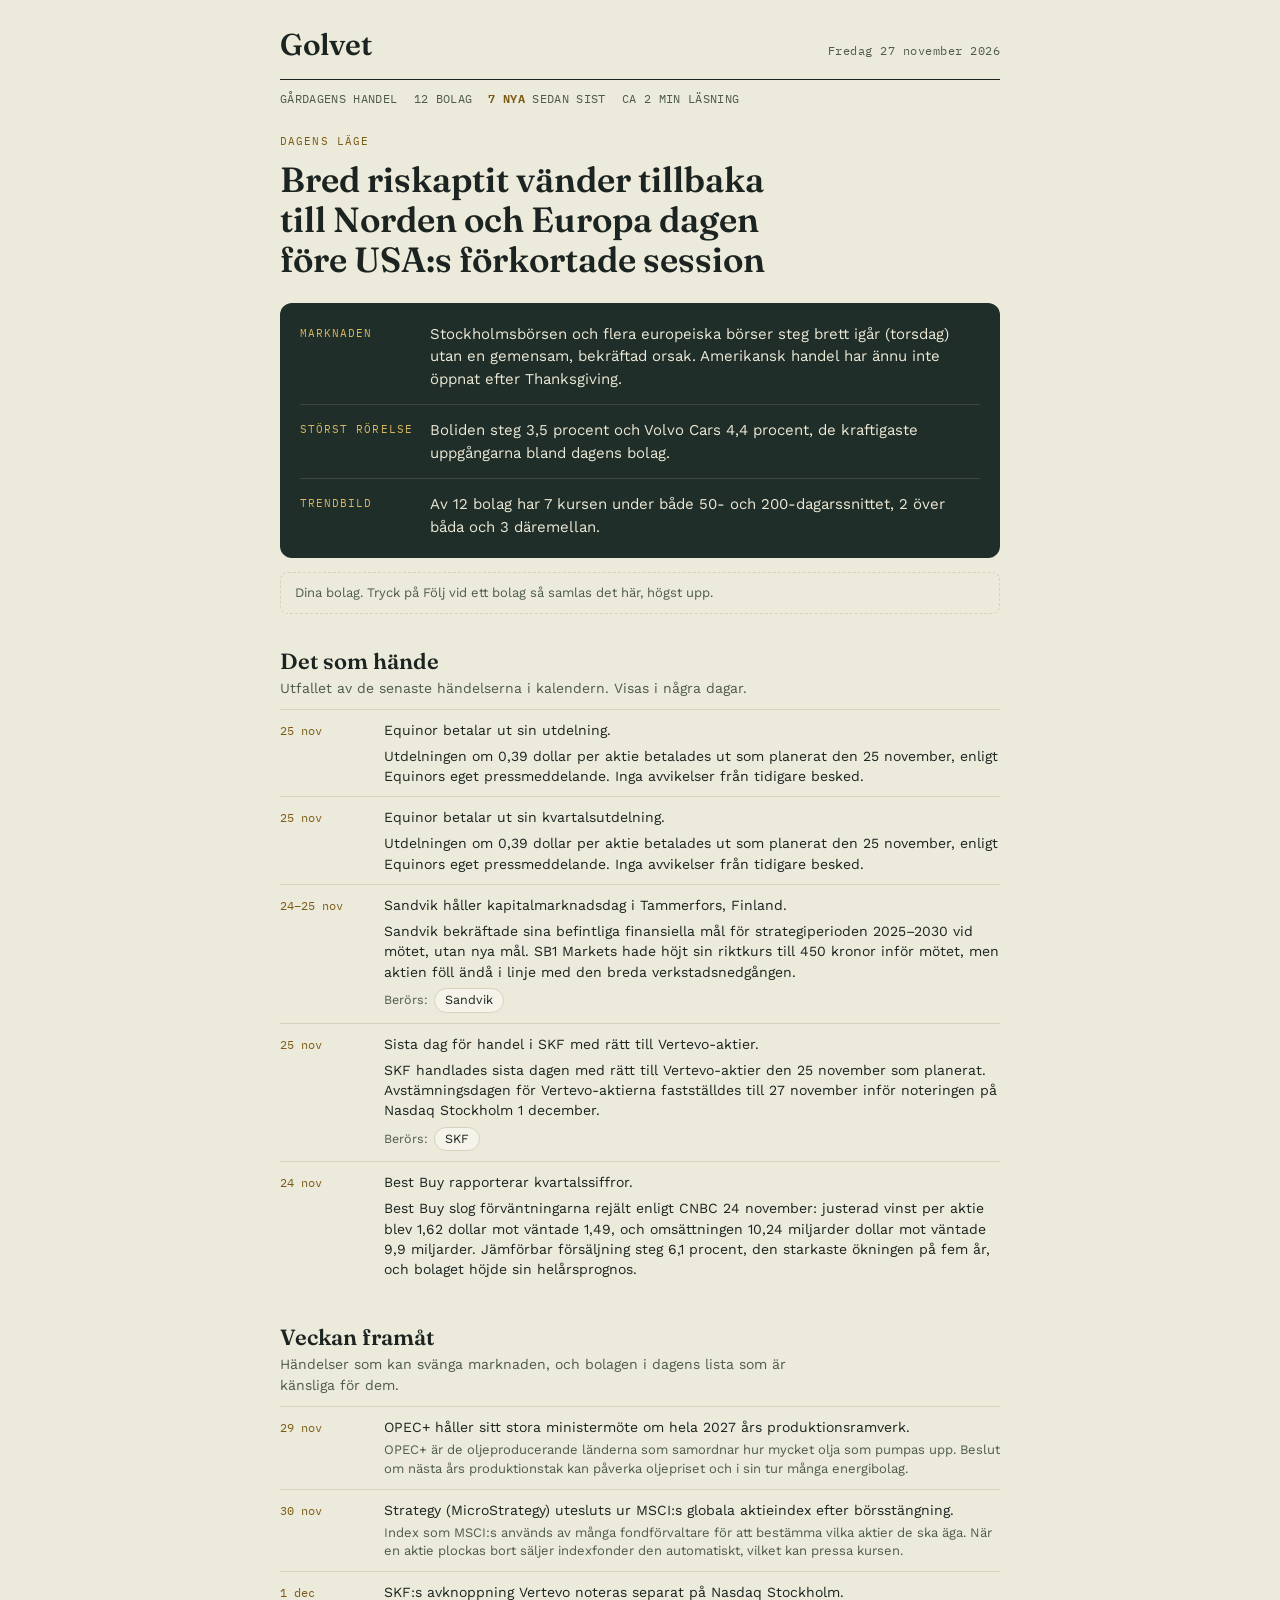
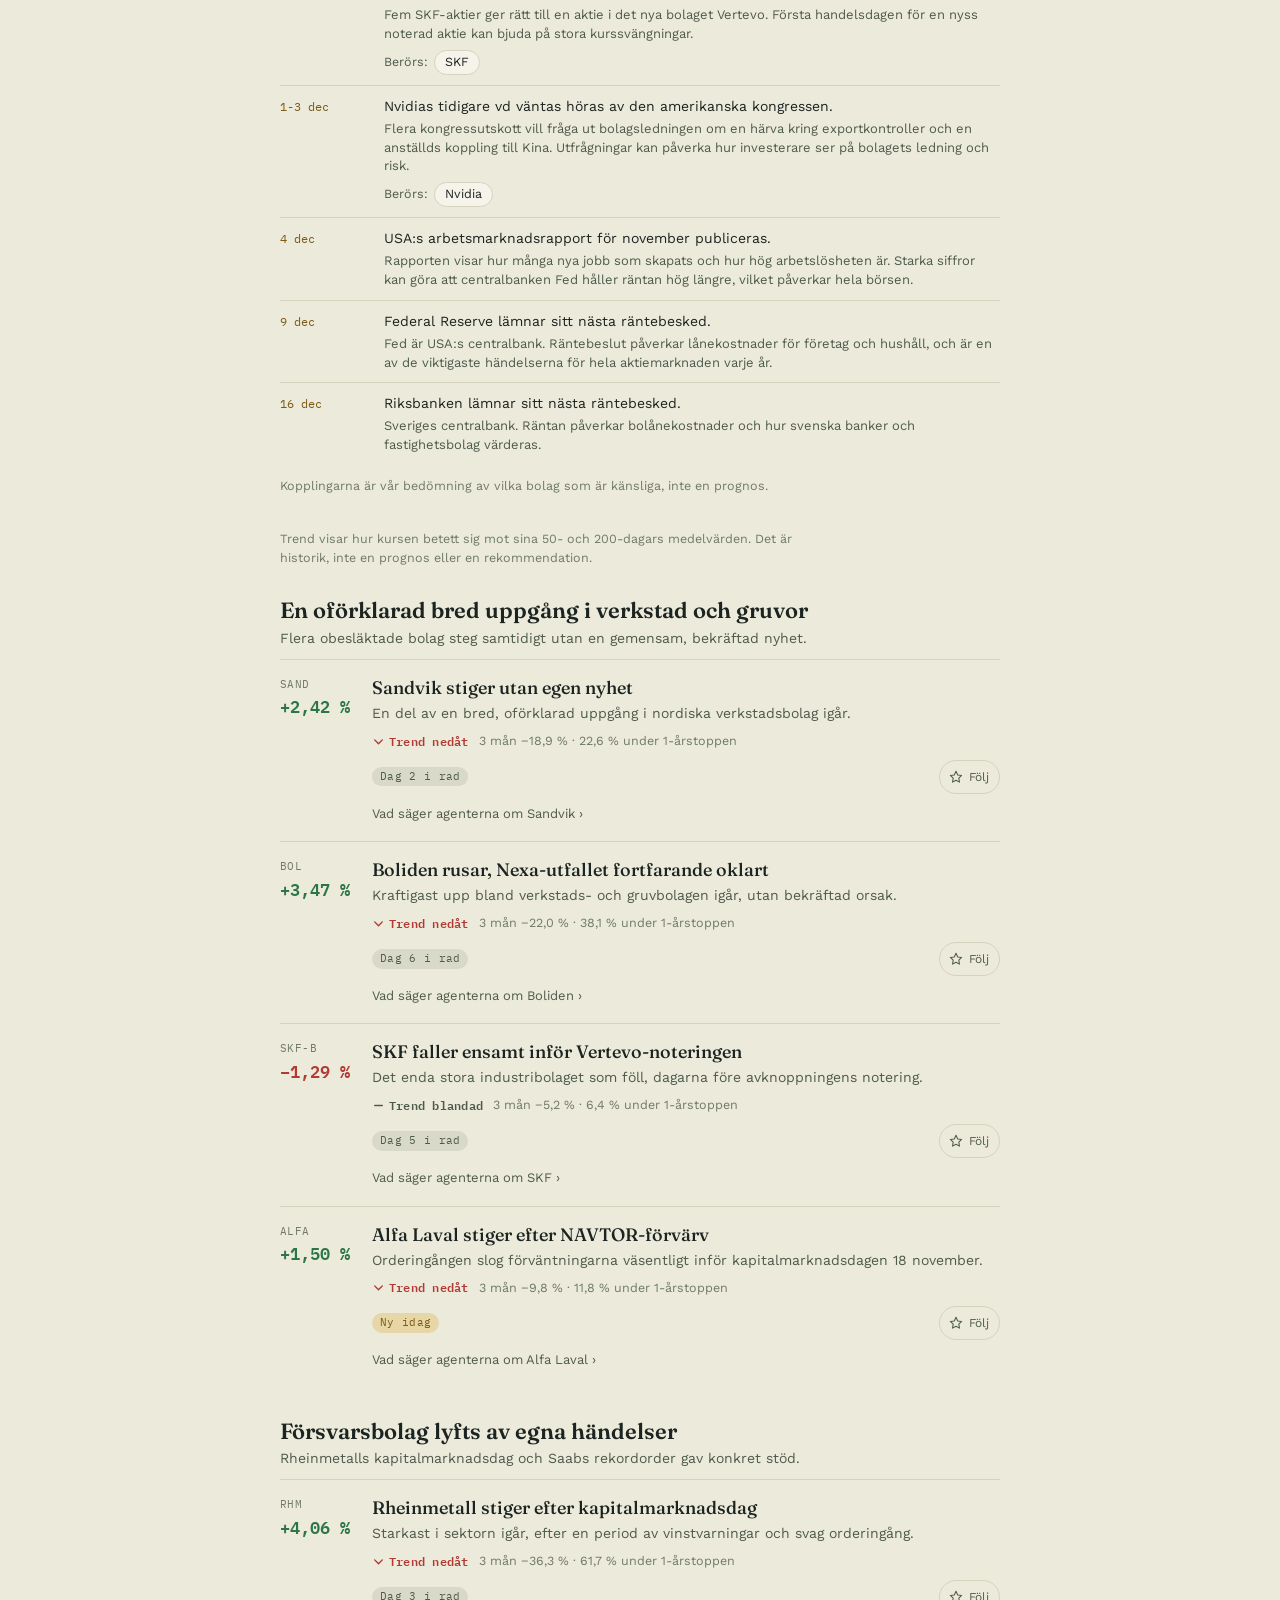
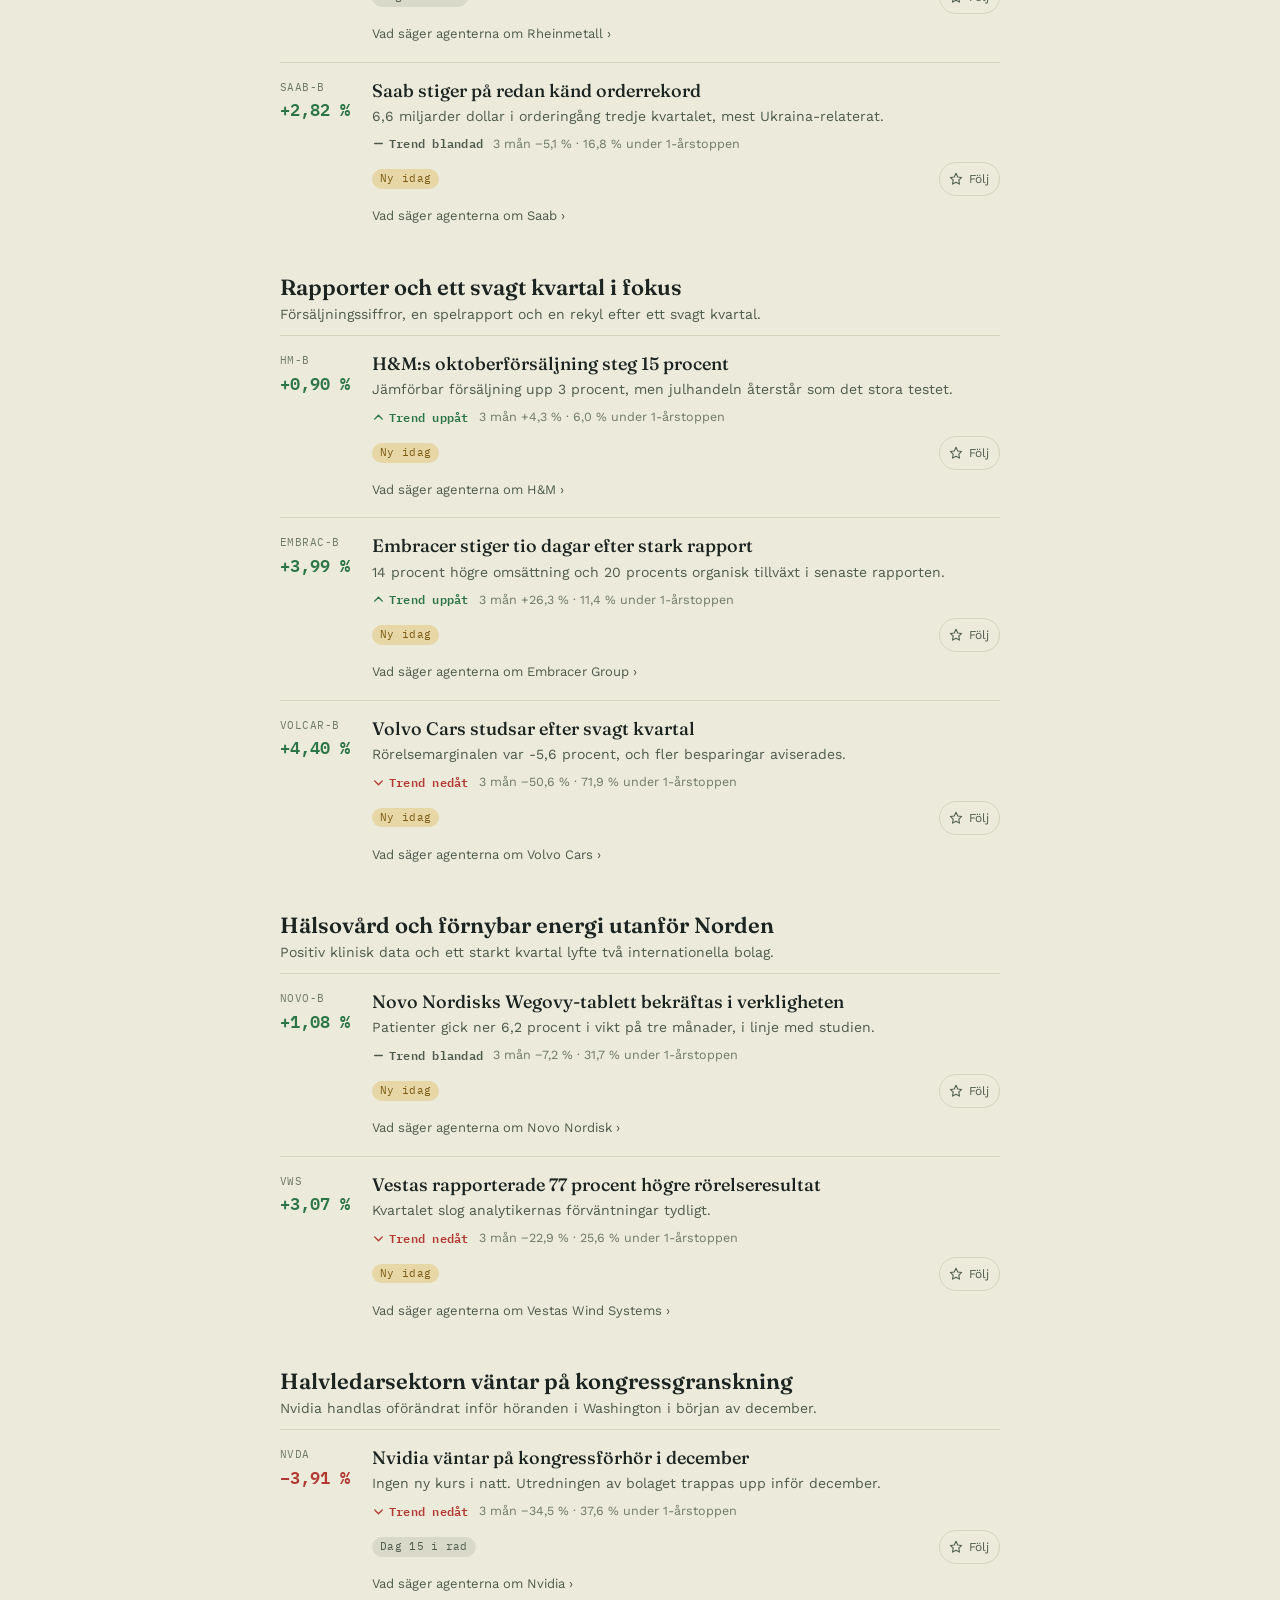
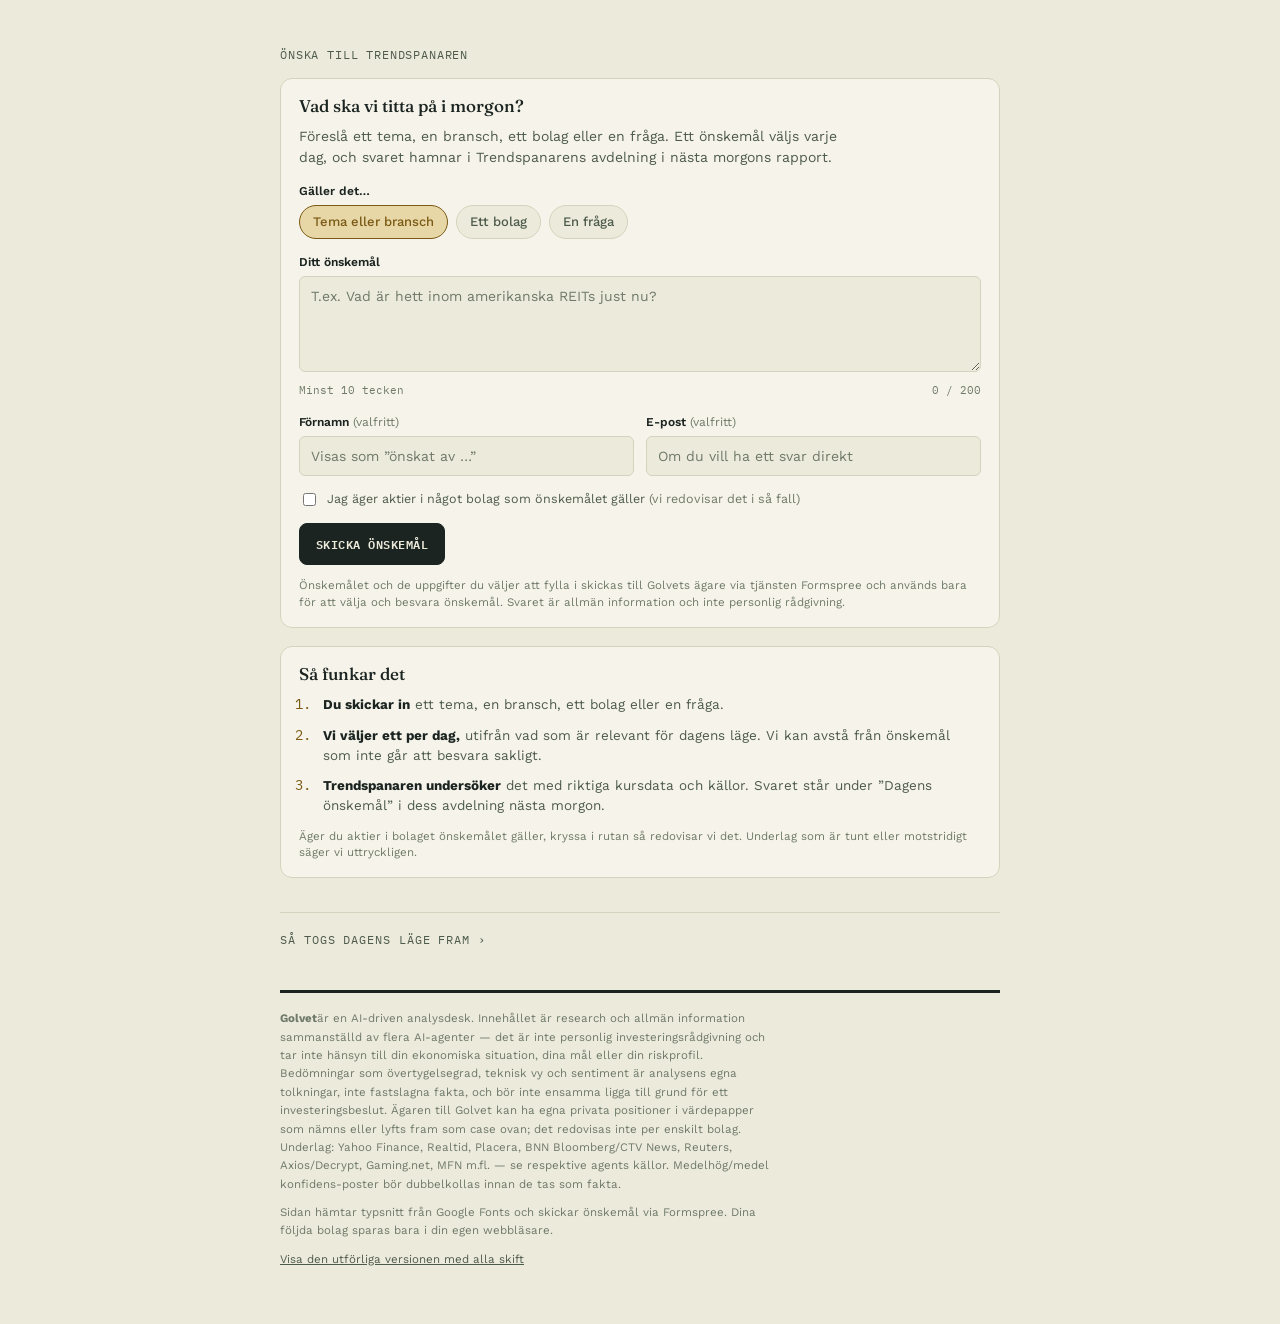
==== commit 22dca77b: "Golvet 2026-11-27" ====
--- a/index.html
+++ b/index.html
@@ -1,4 +1,4 @@
-<!doctype html><html lang="sv"><head><meta charset="utf-8"><meta name="viewport" content="width=device-width,initial-scale=1"><title>Golvet</title><meta name="description" content="Dagens läge på börsen: USA stänger för Thanksgiving medan Sandvik och tre uppköp styr Stockholmsbörsen"><link rel="canonical" href="https://golvet.gaidens.se/"><meta property="og:type" content="website"><meta property="og:site_name" content="Golvet"><meta property="og:title" content="Golvet"><meta property="og:description" content="Dagens läge på börsen: USA stänger för Thanksgiving medan Sandvik och tre uppköp styr Stockholmsbörsen"><meta property="og:url" content="https://golvet.gaidens.se/"><meta property="og:locale" content="sv_SE"><meta name="twitter:card" content="summary"><link rel="icon" href="data:image/svg+xml,%3Csvg xmlns='http://www.w3.org/2000/svg' viewBox='0 0 100 100'%3E%3Ctext y='.9em' font-size='90'%3E%F0%9F%93%88%3C/text%3E%3C/svg%3E"><link rel="preconnect" href="https://fonts.gstatic.com" crossorigin><link rel="stylesheet" href="https://fonts.googleapis.com/css2?family=Fraunces:opsz,wght@9..144,500;9..144,600&family=Work+Sans:wght@400;500;600&family=IBM+Plex+Mono:wght@400;500;600&display=swap"><style>
+<!doctype html><html lang="sv"><head><meta charset="utf-8"><meta name="viewport" content="width=device-width,initial-scale=1"><title>Golvet</title><meta name="description" content="Dagens läge på börsen: Bred riskaptit vänder tillbaka till Norden och Europa dagen före USA:s förkortade session"><link rel="canonical" href="https://golvet.gaidens.se/"><meta property="og:type" content="website"><meta property="og:site_name" content="Golvet"><meta property="og:title" content="Golvet"><meta property="og:description" content="Dagens läge på börsen: Bred riskaptit vänder tillbaka till Norden och Europa dagen före USA:s förkortade session"><meta property="og:url" content="https://golvet.gaidens.se/"><meta property="og:locale" content="sv_SE"><meta name="twitter:card" content="summary"><link rel="icon" href="data:image/svg+xml,%3Csvg xmlns='http://www.w3.org/2000/svg' viewBox='0 0 100 100'%3E%3Ctext y='.9em' font-size='90'%3E%F0%9F%93%88%3C/text%3E%3C/svg%3E"><link rel="preconnect" href="https://fonts.gstatic.com" crossorigin><link rel="stylesheet" href="https://fonts.googleapis.com/css2?family=Fraunces:opsz,wght@9..144,500;9..144,600&family=Work+Sans:wght@400;500;600&family=IBM+Plex+Mono:wght@400;500;600&display=swap"><style>
 :root{
   --paper:#ECEADB; --surface:#F6F4EA; --ink:#1B2420; --ink-soft:#4E5B4C; --ink-faint:#6F7A69; --line:#D5D3BD;
   --desk:#1F2E28; --desk-ink:#ECE8D6; --glance:#D9B65F;
@@ -205,14 +205,14 @@
 .wish{ margin-top:34px; }
 </style></head><body>
 <div class="page">
-<header><div class="mast"><span class="word">Golvet</span><span class="date">Torsdag 26 november 2026</span></div><div class="edition"><span>Gårdagens handel</span><span>13 bolag</span><span><b>3 nya</b> sedan sist</span><span>ca 2 min läsning</span></div></header>
-<section class="lead"><p class="eyebrow">Dagens läge</p><h1>USA stänger för Thanksgiving medan Sandvik och tre uppköp styr Stockholmsbörsen</h1></section>
-<div class="glance"><div class="g"><span class="gl">Marknaden</span><span class="gt">Amerikanska börser stängda för Thanksgiving. Stockholmsbörsen fortsatte ned i verkstad och gruvor, medan Best Buys rapportlyft och Sandviks kapitalmarknadsdag stod i fokus.</span></div><div class="g"><span class="gl">Störst rörelse</span><span class="gt">Nvidia föll 3,9 procent till 149,30 dollar – tredje nedgångsdagen i rad efter måndagens vd-rally.</span></div><div class="g"><span class="gl">Trendbild</span><span class="gt">Av 13 bolag har 8 kursen under både 50- och 200-dagarssnittet, 4 över båda och 1 däremellan.</span></div></div>
+<header><div class="mast"><span class="word">Golvet</span><span class="date">Fredag 27 november 2026</span></div><div class="edition"><span>Gårdagens handel</span><span>12 bolag</span><span><b>7 nya</b> sedan sist</span><span>ca 2 min läsning</span></div></header>
+<section class="lead"><p class="eyebrow">Dagens läge</p><h1>Bred riskaptit vänder tillbaka till Norden och Europa dagen före USA:s förkortade session</h1></section>
+<div class="glance"><div class="g"><span class="gl">Marknaden</span><span class="gt">Stockholmsbörsen och flera europeiska börser steg brett igår (torsdag) utan en gemensam, bekräftad orsak. Amerikansk handel har ännu inte öppnat efter Thanksgiving.</span></div><div class="g"><span class="gl">Störst rörelse</span><span class="gt">Boliden steg 3,5 procent och Volvo Cars 4,4 procent, de kraftigaste uppgångarna bland dagens bolag.</span></div><div class="g"><span class="gl">Trendbild</span><span class="gt">Av 12 bolag har 7 kursen under både 50- och 200-dagarssnittet, 2 över båda och 3 däremellan.</span></div></div>
 <div class="mine" id="mine"></div>
-<section class="week"><h2>Det som hände</h2><p class="gsum">Utfallet av de senaste händelserna i kalendern. Visas i några dagar.</p><ul class="cal"><li><span class="cd">25 nov</span><div><span>Equinor betalar ut sin utdelning.</span><p class="cx out">Utdelningen om 0,39 dollar per aktie betalades ut som planerat den 25 november, enligt Equinors eget pressmeddelande. Inga avvikelser från tidigare besked.</p><div class="berors"><span>Berörs:</span><a class="chip2" href="#c-EQNR">Equinor</a></div></div></li><li><span class="cd">25 nov</span><div><span>Equinor betalar ut sin kvartalsutdelning.</span><p class="cx out">Utdelningen om 0,39 dollar per aktie betalades ut som planerat den 25 november, enligt Equinors eget pressmeddelande. Inga avvikelser från tidigare besked.</p><div class="berors"><span>Berörs:</span><a class="chip2" href="#c-EQNR">Equinor</a></div></div></li><li><span class="cd">24–25 nov</span><div><span>Sandvik håller kapitalmarknadsdag i Tammerfors, Finland.</span><p class="cx out">Sandvik bekräftade sina befintliga finansiella mål för strategiperioden 2025–2030 vid mötet, utan nya mål. SB1 Markets hade höjt sin riktkurs till 450 kronor inför mötet, men aktien föll ändå i linje med den breda verkstadsnedgången.</p><div class="berors"><span>Berörs:</span><a class="chip2" href="#c-SAND">Sandvik</a></div></div></li><li><span class="cd">25 nov</span><div><span>Sista dag för handel i SKF med rätt till Vertevo-aktier.</span><p class="cx out">SKF handlades sista dagen med rätt till Vertevo-aktier den 25 november som planerat. Avstämningsdagen för Vertevo-aktierna fastställdes till 27 november inför noteringen på Nasdaq Stockholm 1 december.</p><div class="berors"><span>Berörs:</span><a class="chip2" href="#c-SKF-B">SKF</a></div></div></li><li><span class="cd">24 nov</span><div><span>Best Buy rapporterar kvartalssiffror.</span><p class="cx out">Best Buy slog förväntningarna rejält enligt CNBC 24 november: justerad vinst per aktie blev 1,62 dollar mot väntade 1,49, och omsättningen 10,24 miljarder dollar mot väntade 9,9 miljarder. Jämförbar försäljning steg 6,1 procent, den starkaste ökningen på fem år, och bolaget höjde sin helårsprognos.</p></div></li><li><span class="cd">23 nov</span><div><span>Bolidens extra bolagsstämma om Nexa Resources-förvärvet.</span><p class="cx out">Stämman godkände enligt PR Newswire och TipRanks (23/11) styrelsens bemyndigande att emittera cirka 21,4 miljoner nya aktier som vederlag till Votorantim, samt en styrelseplats för Votorantims kandidat. Affären kräver fortsatt regulatoriska godkännanden och väntas slutföras under första kvartalet 2027.</p><div class="berors"><span>Berörs:</span><a class="chip2" href="#c-BOL">Boliden</a></div></div></li></ul></section>
-<section class="week"><h2>Veckan framåt</h2><p class="gsum">Händelser som kan svänga marknaden, och bolagen i dagens lista som är känsliga för dem.</p><ul class="cal"><li><span class="cd">27 nov</span><div><span>Avstämningsdag för SKF Vertevo, och fredagens förkortade amerikanska handelssession efter Thanksgiving.</span><p class="cx">Avstämningsdagen avgör vilka aktieägare som får aktier i den nya börsnoterade delen Vertevo. Den förkortade amerikanska börsdagen blir det första tillfället att se om gårdagens säljtryck i tekniksektorn återkommer.</p><div class="berors"><span>Berörs:</span><a class="chip2" href="#c-SKF-B">SKF</a></div></div></li><li><span class="cd">29 nov</span><div><span>OPEC+ håller sitt ministermöte om 2027 års produktionskvoter.</span><p class="cx">OPEC+ är en grupp oljeproducerande länder som samordnar hur mycket olja som pumpas upp. Beslutet påverkar oljepriset och därmed lönsamheten för oljebolag som Equinor.</p><div class="berors"><span>Berörs:</span><a class="chip2" href="#c-EQNR">Equinor</a></div></div></li><li><span class="cd">30 nov</span><div><span>Strategy (MicroStrategy) utesluts ur MSCI:s globala index efter börsstängning.</span><p class="cx">När ett bolag plockas bort från ett stort index som MSCI tvingas fonder som följer indexet sälja aktien, vilket kan pressa kursen tillfälligt.</p><div class="berors"><span>Berörs:</span><a class="chip2" href="#c-MSTR">Strategy (MicroStrategy)</a></div></div></li><li><span class="cd">1 dec</span><div><span>SKF Vertevo noteras separat på Nasdaq Stockholm, och Marvell rapporterar tredje kvartalet.</span><p class="cx">Noteringen innebär att SKF:s fordonsverksamhet blir ett eget börsbolag. Marvells rapport är viktig eftersom bolaget nyligen aviserat ett stort, omtvistat förvärv.</p><div class="berors"><span>Berörs:</span><a class="chip2" href="#c-SKF-B">SKF</a><a class="chip2" href="#c-MRVL">Marvell Technology</a></div></div></li><li><span class="cd">7 dec</span><div><span>Acceptfristen för Telenor Sveriges bud på Bahnhof löper ut.</span><p class="cx">Aktieägarna i Bahnhof måste senast detta datum bestämma sig för om de vill sälja sina aktier till Telenor Sverige för det bud som lagts.</p><div class="berors"><span>Berörs:</span><a class="chip2" href="#c-BAHN-B">Bahnhof</a></div></div></li><li><span class="cd">8 dec</span><div><span>Acceptfristen för Vusions bud på Pricer inleds.</span><p class="cx">Det är startpunkten för när Pricers aktieägare formellt kan anmäla sig för att sälja sina aktier till det franska bolaget Vusion.</p><div class="berors"><span>Berörs:</span><a class="chip2" href="#c-PRIC-B">Pricer</a></div></div></li><li><span class="cd">9 dec</span><div><span>Fed har sitt nästa räntebesked.</span><p class="cx">Den amerikanska centralbankens räntebeslut påverkar lånekostnader och hur högt värderade tillväxtbolag som teknikaktier kan vara.</p><div class="berors"><span>Berörs:</span><a class="chip2" href="#c-NVDA">Nvidia</a><a class="chip2" href="#c-AMD">AMD</a><a class="chip2" href="#c-MRVL">Marvell Technology</a></div></div></li></ul><p class="legend">Kopplingarna är vår bedömning av vilka bolag som är känsliga, inte en prognos.</p></section>
+<section class="week"><h2>Det som hände</h2><p class="gsum">Utfallet av de senaste händelserna i kalendern. Visas i några dagar.</p><ul class="cal"><li><span class="cd">25 nov</span><div><span>Equinor betalar ut sin utdelning.</span><p class="cx out">Utdelningen om 0,39 dollar per aktie betalades ut som planerat den 25 november, enligt Equinors eget pressmeddelande. Inga avvikelser från tidigare besked.</p></div></li><li><span class="cd">25 nov</span><div><span>Equinor betalar ut sin kvartalsutdelning.</span><p class="cx out">Utdelningen om 0,39 dollar per aktie betalades ut som planerat den 25 november, enligt Equinors eget pressmeddelande. Inga avvikelser från tidigare besked.</p></div></li><li><span class="cd">24–25 nov</span><div><span>Sandvik håller kapitalmarknadsdag i Tammerfors, Finland.</span><p class="cx out">Sandvik bekräftade sina befintliga finansiella mål för strategiperioden 2025–2030 vid mötet, utan nya mål. SB1 Markets hade höjt sin riktkurs till 450 kronor inför mötet, men aktien föll ändå i linje med den breda verkstadsnedgången.</p><div class="berors"><span>Berörs:</span><a class="chip2" href="#c-SAND">Sandvik</a></div></div></li><li><span class="cd">25 nov</span><div><span>Sista dag för handel i SKF med rätt till Vertevo-aktier.</span><p class="cx out">SKF handlades sista dagen med rätt till Vertevo-aktier den 25 november som planerat. Avstämningsdagen för Vertevo-aktierna fastställdes till 27 november inför noteringen på Nasdaq Stockholm 1 december.</p><div class="berors"><span>Berörs:</span><a class="chip2" href="#c-SKF-B">SKF</a></div></div></li><li><span class="cd">24 nov</span><div><span>Best Buy rapporterar kvartalssiffror.</span><p class="cx out">Best Buy slog förväntningarna rejält enligt CNBC 24 november: justerad vinst per aktie blev 1,62 dollar mot väntade 1,49, och omsättningen 10,24 miljarder dollar mot väntade 9,9 miljarder. Jämförbar försäljning steg 6,1 procent, den starkaste ökningen på fem år, och bolaget höjde sin helårsprognos.</p></div></li></ul></section>
+<section class="week"><h2>Veckan framåt</h2><p class="gsum">Händelser som kan svänga marknaden, och bolagen i dagens lista som är känsliga för dem.</p><ul class="cal"><li><span class="cd">29 nov</span><div><span>OPEC+ håller sitt stora ministermöte om hela 2027 års produktionsramverk.</span><p class="cx">OPEC+ är de oljeproducerande länderna som samordnar hur mycket olja som pumpas upp. Beslut om nästa års produktionstak kan påverka oljepriset och i sin tur många energibolag.</p></div></li><li><span class="cd">30 nov</span><div><span>Strategy (MicroStrategy) utesluts ur MSCI:s globala aktieindex efter börsstängning.</span><p class="cx">Index som MSCI:s används av många fondförvaltare för att bestämma vilka aktier de ska äga. När en aktie plockas bort säljer indexfonder den automatiskt, vilket kan pressa kursen.</p></div></li><li><span class="cd">1 dec</span><div><span>SKF:s avknoppning Vertevo noteras separat på Nasdaq Stockholm.</span><p class="cx">Fem SKF-aktier ger rätt till en aktie i det nya bolaget Vertevo. Första handelsdagen för en nyss noterad aktie kan bjuda på stora kurssvängningar.</p><div class="berors"><span>Berörs:</span><a class="chip2" href="#c-SKF-B">SKF</a></div></div></li><li><span class="cd">1-3 dec</span><div><span>Nvidias tidigare vd väntas höras av den amerikanska kongressen.</span><p class="cx">Flera kongressutskott vill fråga ut bolagsledningen om en härva kring exportkontroller och en anställds koppling till Kina. Utfrågningar kan påverka hur investerare ser på bolagets ledning och risk.</p><div class="berors"><span>Berörs:</span><a class="chip2" href="#c-NVDA">Nvidia</a></div></div></li><li><span class="cd">4 dec</span><div><span>USA:s arbetsmarknadsrapport för november publiceras.</span><p class="cx">Rapporten visar hur många nya jobb som skapats och hur hög arbetslösheten är. Starka siffror kan göra att centralbanken Fed håller räntan hög längre, vilket påverkar hela börsen.</p></div></li><li><span class="cd">9 dec</span><div><span>Federal Reserve lämnar sitt nästa räntebesked.</span><p class="cx">Fed är USA:s centralbank. Räntebeslut påverkar lånekostnader för företag och hushåll, och är en av de viktigaste händelserna för hela aktiemarknaden varje år.</p></div></li><li><span class="cd">16 dec</span><div><span>Riksbanken lämnar sitt nästa räntebesked.</span><p class="cx">Sveriges centralbank. Räntan påverkar bolånekostnader och hur svenska banker och fastighetsbolag värderas.</p></div></li></ul><p class="legend">Kopplingarna är vår bedömning av vilka bolag som är känsliga, inte en prognos.</p></section>
 <p class="legend" style="margin-top:34px">Trend visar hur kursen betett sig mot sina 50- och 200-dagars medelvärden. Det är historik, inte en prognos eller en rekommendation.</p>
-<section class="group"><h2>Halvledarsektorns Thanksgiving-paus</h2><p class="gsum">Halvledaraktier fortsatte falla för tredje dagen i rad medan amerikanska börser höll stängt för Thanksgiving.</p><ul class="rows"><li class="row" id="c-NVDA" data-t="NVDA" data-mv="−3,91 %" data-co="Nvidia"><div class="num"><span class="tick">NVDA</span><span class="move down">−3,91 %</span></div><div class="body"><h3>Nvidia faller tredje dagen i rad efter vd-rallyt</h3><p class="why">Ingen ny nyhet – nedgången följer tisdagens breda halvledarras.</p><div class="trend"><span class="tl down"><svg viewBox="0 0 24 24" width="13" height="13" aria-hidden="true"><path d="M5 9l7 7 7-7"/></svg>Trend nedåt</span><span class="tm">3 mån −34,5 % · 37,6 % under 1-årstoppen</span></div><div class="tags"><span class="tag">Dag 14 i rad</span><button class="follow" type="button" aria-pressed="false" aria-label="Följ Nvidia"><svg viewBox="0 0 24 24" width="16" height="16" aria-hidden="true"><path d="M12 3.5l2.6 5.4 5.9.8-4.3 4.1 1 5.9L12 16.9l-5.2 2.8 1-5.9-4.3-4.1 5.9-.8z" stroke-width="1.6" stroke-linejoin="round"/></svg><span>Följ</span></button></div><details><summary>Vad säger agenterna om Nvidia</summary><div class="det"><div class="agents"><div class="ag"><span class="al">Bolag och analytiker</span><span class="at">Kursanalytikern noterar att Nvidia nu fallit tre dagar i rad och handlas under sina glidande medelvärden.</span></div><div class="ag"><span class="al">Sentiment</span><span class="at">Ett fortsatt stort blankarintresse och ett svagt investerarsentiment ger utrymme för kraftiga rörelser i båda riktningarna när handeln återupptas på fredag. —</span></div><div class="ag"><span class="al">Riskgranskare</span><span class="at"><b>Bull:</b> en redan etablerad vändning visar att ledarskapsosäkerheten kunde lösas snabbt. <b>Bear:</b> tre raka nedgångsdagar efter måndagens rally är ett tydligt tekniskt varningstecken.</span></div><div class="ag"><span class="al">Omvärld</span><span class="at">Den tidigare vd:ns interna utredning är inte avslutad, och en sluten kongressutfrågning väntas 1 december.</span></div></div><p><b>Så rörde sig aktien.</b> Nvidia föll ytterligare 3,91 procent till 149,30 dollar i onsdagens handel (dagsintervall 141,17–150,37 dollar, volym 359 527 027 aktier), den tredje nedgångsdagen i rad efter måndagens historiska vd-rally, medan amerikanska börser höll stängt för Thanksgiving på torsdagen.</p><p><b>Trend.</b> Pris 149,30, 50-dagars medelvärde 203,65, 200-dagars 202,87. Över båda räknas som uppåt, under båda som nedåt. Det beskriver hur kursen betett sig, inte en prognos.</p><p class="src">Påverkan: Blandad. Källa: Yahoo Finance (25/11), tidigare körningars research om SOX-raset och vd-utredningen, NYSE/Nasdaqs helgdagskalender (Thanksgiving 26/11).</p></div></details></div></li><li class="row" id="c-MRVL" data-t="MRVL" data-mv="−0,49 %" data-co="Marvell Technology"><div class="num"><span class="tick">MRVL</span><span class="move down">−0,49 %</span></div><div class="body"><h3>Marvell pausar efter Lumentum-affärens kursfall</h3><p class="why">Analytikerna är djupt oeniga om det 115 miljarder dollar stora förvärvet.</p><div class="trend"><span class="tl down"><svg viewBox="0 0 24 24" width="13" height="13" aria-hidden="true"><path d="M5 9l7 7 7-7"/></svg>Trend nedåt</span><span class="tm">3 mån −45,8 % · 58,6 % under 1-årstoppen</span></div><div class="tags"><span class="tag">Dag 15 i rad</span><button class="follow" type="button" aria-pressed="false" aria-label="Följ Marvell Technology"><svg viewBox="0 0 24 24" width="16" height="16" aria-hidden="true"><path d="M12 3.5l2.6 5.4 5.9.8-4.3 4.1 1 5.9L12 16.9l-5.2 2.8 1-5.9-4.3-4.1 5.9-.8z" stroke-width="1.6" stroke-linejoin="round"/></svg><span>Följ</span></button></div><details><summary>Vad säger agenterna om Marvell Technology</summary><div class="det"><div class="agents"><div class="ag"><span class="al">Bolag och analytiker</span><span class="at">Bolag &amp; Analytiker-desken noterar att Wedbush varnar för flera kvartals osäkerhet medan Bank of America upprepar en hög riktkurs.</span></div><div class="ag"><span class="al">Sentiment</span><span class="at">Djupt delat — Lumentum-affären polariserar analytikerkåren, och aktien beskrivs av en analytiker som i en flerkvartalslång väntan på regulatoriskt besked. —</span></div><div class="ag"><span class="al">Riskgranskare</span><span class="at"><b>Bull:</b> Bank of America upprepar en riktkurs på 400 dollar trots Lumentum-oron. <b>Bear:</b> Wedbush varnar för flera kvartals väntan och ifrågasätter om affären går igenom alls.</span></div><div class="ag"><span class="al">Omvärld</span><span class="at">Kinas regulatoriska godkännande lyfts fram som den största osäkerheten kring affären.</span></div></div><p><b>Så rörde sig aktien.</b> Marvell Technology föll marginellt, 0,49 procent till 130,93 dollar i onsdagens handel (dagsintervall 117,80–131,00 dollar, volym 28 416 262 aktier), medan analytikerkåren fortsätter dra åt olika håll om det 115 miljarder dollar stora, helaktiefinansierade förvärvet av Lumentum.</p><p><b>Trend.</b> Pris 130,93, 50-dagars medelvärde 215,01, 200-dagars 189,41. Över båda räknas som uppåt, under båda som nedåt. Det beskriver hur kursen betett sig, inte en prognos.</p><p class="src">Påverkan: Blandad. Källa: SEC-arkivet (Form 425, Lumentum-affären), Seeking Alpha/Light Reading/Webull (analytikerreaktioner, november), Marvells egen rapportkalender (1/12), Yahoo Finance (25/11).</p></div></details></div></li><li class="row" id="c-AMD" data-t="AMD" data-mv="−1,75 %" data-co="AMD"><div class="num"><span class="tick">AMD</span><span class="move down">−1,75 %</span></div><div class="body"><h3>AMD faller i halvledarsektorns tredje svaga dag</h3><p class="why">Nedgången är bred snarare än bolagsspecifik, i linje med sektorn.</p><div class="trend"><span class="tl down"><svg viewBox="0 0 24 24" width="13" height="13" aria-hidden="true"><path d="M5 9l7 7 7-7"/></svg>Trend nedåt</span><span class="tm">3 mån −14,8 % · 37,5 % under 1-årstoppen</span></div><div class="tags"><span class="tag">Dag 17 i rad</span><button class="follow" type="button" aria-pressed="false" aria-label="Följ AMD"><svg viewBox="0 0 24 24" width="16" height="16" aria-hidden="true"><path d="M12 3.5l2.6 5.4 5.9.8-4.3 4.1 1 5.9L12 16.9l-5.2 2.8 1-5.9-4.3-4.1 5.9-.8z" stroke-width="1.6" stroke-linejoin="round"/></svg><span>Följ</span></button></div><details><summary>Vad säger agenterna om AMD</summary><div class="det"><div class="agents"><div class="ag"><span class="al">Bolag och analytiker</span><span class="at">Teknisk analytiker noterar att AMD redan låg i en kortsiktig nedtrend innan sektorns rekyl.</span></div><div class="ag"><span class="al">Sentiment</span><span class="at">Inget nytt, specifikt sentimentunderlag hittades för just i dag. —</span></div><div class="ag"><span class="al">Riskgranskare</span><span class="at"><b>Bull:</b> nedgången saknar egen negativ nyhet och kan vända snabbt om sentimentet skiftar. <b>Bear:</b> aktien är redan i en etablerad nedtrend med ett hotande dödskors.</span></div><div class="ag"><span class="al">Omvärld</span><span class="at"><span class="qt">Inget känt i dagens underlag.</span></span></div></div><p><b>Så rörde sig aktien.</b> AMD föll 1,75 procent till 406,03 dollar i onsdagens handel (dagsintervall 370,40–407,77 dollar, volym 51 224 876 aktier), den tredje nedgångsdagen i rad efter måndagens sektorrally, i en vecka utan amerikansk handel på torsdagen.</p><p><b>Trend.</b> Pris 406,03, 50-dagars medelvärde 548,35, 200-dagars 432,96. Över båda räknas som uppåt, under båda som nedåt. Det beskriver hur kursen betett sig, inte en prognos.</p><p class="src">Påverkan: Negativ. Källa: Yahoo Finance (25/11), tidigare körningars tekniska research (november).</p></div></details></div></li></ul></section><section class="group"><h2>Krypto och rapportsäsongen</h2><p class="gsum">Strategy återhämtade sig inför en kommande indexuteslutning, medan Best Buy och Equinor levererade som väntat eller bättre.</p><ul class="rows"><li class="row" id="c-MSTR" data-t="MSTR" data-mv="+3,11 %" data-co="Strategy (MicroStrategy)"><div class="num"><span class="tick">MSTR</span><span class="move up">+3,11 %</span></div><div class="body"><h3>Strategy studsar inför MSCI-uteslutning 30 november</h3><p class="why">Aktien återhämtar sig dagar innan ett bekräftat, stort indexsäljtryck.</p><div class="trend"><span class="tl down"><svg viewBox="0 0 24 24" width="13" height="13" aria-hidden="true"><path d="M5 9l7 7 7-7"/></svg>Trend nedåt</span><span class="tm">3 mån −41,8 % · 59,2 % under 1-årstoppen</span></div><div class="tags"><span class="tag">Dag 4 i rad</span><button class="follow" type="button" aria-pressed="false" aria-label="Följ Strategy (MicroStrategy)"><svg viewBox="0 0 24 24" width="16" height="16" aria-hidden="true"><path d="M12 3.5l2.6 5.4 5.9.8-4.3 4.1 1 5.9L12 16.9l-5.2 2.8 1-5.9-4.3-4.1 5.9-.8z" stroke-width="1.6" stroke-linejoin="round"/></svg><span>Följ</span></button></div><details><summary>Vad säger agenterna om Strategy (MicroStrategy)</summary><div class="det"><div class="agents"><div class="ag"><span class="al">Bolag och analytiker</span><span class="at"><span class="qt">Ingen kommentar idag.</span></span></div><div class="ag"><span class="al">Sentiment</span><span class="at">Blandat — en kortsiktig uppgång inför en bekräftad, strukturell säljtrigger som fortfarande ligger några dagar bort. —</span></div><div class="ag"><span class="al">Riskgranskare</span><span class="at"><b>Bull:</b> gårdagens uppgång kan vara en tidig signal om att uteslutningen redan är inprisad. <b>Bear:</b> det uppskattade passiva säljtrycket ligger fortfarande framför aktien, inte bakom den.</span></div><div class="ag"><span class="al">Omvärld</span><span class="at">MSCI utesluter bolaget ur sina globala index efter börsstängning 30 november på grund av nya regler för icke-operativa bolag.</span></div></div><p><b>Så rörde sig aktien.</b> Strategy (MicroStrategy) steg 3,11 procent till 79,96 dollar i onsdagens handel (dagsintervall 70,37–81,02 dollar, volym 29 716 680 aktier), en delvis återhämtning bara dagar innan MSCI:s bekräftade uteslutning av aktien ur sina globala index efter börsstängning 30 november.</p><p><b>Trend.</b> Pris 79,96, 50-dagars medelvärde 135,89, 200-dagars 130,94. Över båda räknas som uppåt, under båda som nedåt. Det beskriver hur kursen betett sig, inte en prognos.</p><p class="src">Påverkan: Blandad. Källa: Cointelegraph/CoinMarketCap Academy (MSCI-beslutet, tidigare körning), Yahoo Finance (25/11).</p></div></details></div></li><li class="row" id="c-BBY" data-t="BBY" data-mv="+2,97 %" data-co="Best Buy"><div class="num"><span class="tick">BBY</span><span class="move up">+2,97 %</span></div><div class="body"><h3>Best Buy rusar efter stark kvartalsrapport</h3><p class="why">Vinst och omsättning slog förväntningarna, och helårsprognosen höjdes.</p><div class="trend"><span class="tl up"><svg viewBox="0 0 24 24" width="13" height="13" aria-hidden="true"><path d="M5 15l7-7 7 7"/></svg>Trend uppåt</span><span class="tm">3 mån +22,8 % · 3,5 % under 1-årstoppen</span></div><div class="tags"><span class="tag new">Ny idag</span><button class="follow" type="button" aria-pressed="false" aria-label="Följ Best Buy"><svg viewBox="0 0 24 24" width="16" height="16" aria-hidden="true"><path d="M12 3.5l2.6 5.4 5.9.8-4.3 4.1 1 5.9L12 16.9l-5.2 2.8 1-5.9-4.3-4.1 5.9-.8z" stroke-width="1.6" stroke-linejoin="round"/></svg><span>Följ</span></button></div><details><summary>Vad säger agenterna om Best Buy</summary><div class="det"><div class="agents"><div class="ag"><span class="al">Bolag och analytiker</span><span class="at">Bolag &amp; Analytiker-desken noterar att det var nya vd:n Jason Bonfigs första rapport, och att flera analytiker höjde sina riktkurser direkt.</span></div><div class="ag"><span class="al">Sentiment</span><span class="at">Positivt — flera analytiker höjde sina riktkurser direkt efter rapporten. —</span></div><div class="ag"><span class="al">Riskgranskare</span><span class="at"><b>Bull:</b> en rapport som slår på alla nyckeltal ger ett konkret, positivt kvitto på den nya vd:ns linje. <b>Bear:</b> julhandeln återstår som det riktiga testet av om styrkan håller.</span></div><div class="ag"><span class="al">Omvärld</span><span class="at"><span class="qt">Inget känt i dagens underlag.</span></span></div></div><p><b>Så rörde sig aktien.</b> Best Buy steg 2,97 procent till 102,58 dollar i onsdagens handel (dagsintervall 98,55–102,875 dollar, volym 3 079 824 aktier), dagen efter en kvartalsrapport som slog förväntningarna på samtliga nyckeltal.</p><p><b>Trend.</b> Pris 102,58, 50-dagars medelvärde 95,07, 200-dagars 78,27. Över båda räknas som uppåt, under båda som nedåt. Det beskriver hur kursen betett sig, inte en prognos.</p><p class="src">Påverkan: Positiv. Källa: CNBC (24–25/11), Investing.com/Benzinga (analytikerreaktioner), Best Buys egen rapport, Yahoo Finance (25/11).</p></div></details></div></li><li class="row" id="c-EQNR" data-t="EQNR" data-mv="−0,44 %" data-co="Equinor"><div class="num"><span class="tick">EQNR</span><span class="move down">−0,44 %</span></div><div class="body"><h3>Equinor betalar ut utdelning som planerat</h3><p class="why">Kvartalsutdelningen på 0,39 dollar kom utan överraskningar.</p><div class="trend"><span class="tl down"><svg viewBox="0 0 24 24" width="13" height="13" aria-hidden="true"><path d="M5 9l7 7 7-7"/></svg>Trend nedåt</span><span class="tm">3 mån −6,8 % · 20,7 % under 1-årstoppen</span></div><div class="tags"><span class="tag new">Ny idag</span><button class="follow" type="button" aria-pressed="false" aria-label="Följ Equinor"><svg viewBox="0 0 24 24" width="16" height="16" aria-hidden="true"><path d="M12 3.5l2.6 5.4 5.9.8-4.3 4.1 1 5.9L12 16.9l-5.2 2.8 1-5.9-4.3-4.1 5.9-.8z" stroke-width="1.6" stroke-linejoin="round"/></svg><span>Följ</span></button></div><details><summary>Vad säger agenterna om Equinor</summary><div class="det"><div class="agents"><div class="ag"><span class="al">Bolag och analytiker</span><span class="at"><span class="qt">Ingen kommentar idag.</span></span></div><div class="ag"><span class="al">Sentiment</span><span class="at">Neutralt till svagt positivt — utdelningen kom som utlovat, utan överraskningar. —</span></div><div class="ag"><span class="al">Riskgranskare</span><span class="at"><b>Bull:</b> en utdelning som betalas exakt som utlovat stärker förtroendet för bolagets kommunikation. <b>Bear:</b> oljepriset och OPEC+-mötet 29 november väger tyngre för aktien än utdelningen.</span></div><div class="ag"><span class="al">Omvärld</span><span class="at">OPEC+ håller sitt stora ministermöte om nästa års produktionskvoter redan 29 november.</span></div></div><p><b>Så rörde sig aktien.</b> Equinor föll marginellt, 0,44 procent till 38,71 dollar i onsdagens handel (dagsintervall 38,29–39,33 dollar, volym 7 030 621 aktier), samma dag som bolaget betalade ut sin tredje kvartalsutdelning på 0,39 dollar per aktie, i linje med tidigare besked.</p><p><b>Trend.</b> Pris 38,71, 50-dagars medelvärde 43,35, 200-dagars 38,96. Över båda räknas som uppåt, under båda som nedåt. Det beskriver hur kursen betett sig, inte en prognos.</p><p class="src">Påverkan: Positiv. Källa: Equinors egna pressmeddelanden om utdelningen (oktober/november), Yahoo Finance (25/11).</p></div></details></div></li></ul></section><section class="group"><h2>Nordisk industri och gruvor</h2><p class="gsum">Sandviks kapitalmarknadsdag och SKF:s Vertevo-avknoppning dominerade den nordiska verkstadsveckan, medan Boliden väntar på besked om sin Nexa-affär.</p><ul class="rows"><li class="row" id="c-SAND" data-t="SAND" data-mv="−1,39 %" data-co="Sandvik"><div class="num"><span class="tick">SAND</span><span class="move down">−1,39 %</span></div><div class="body"><h3>Sandvik bekräftar mål på kapitalmarknadsdagen</h3><p class="why">Inga nya, offensiva besked presenterades vid mötet i Tammerfors.</p><div class="trend"><span class="tl down"><svg viewBox="0 0 24 24" width="13" height="13" aria-hidden="true"><path d="M5 9l7 7 7-7"/></svg>Trend nedåt</span><span class="tm">3 mån −18,0 % · 21,5 % under 1-årstoppen</span></div><div class="tags"><span class="tag new">Ny idag</span><button class="follow" type="button" aria-pressed="false" aria-label="Följ Sandvik"><svg viewBox="0 0 24 24" width="16" height="16" aria-hidden="true"><path d="M12 3.5l2.6 5.4 5.9.8-4.3 4.1 1 5.9L12 16.9l-5.2 2.8 1-5.9-4.3-4.1 5.9-.8z" stroke-width="1.6" stroke-linejoin="round"/></svg><span>Följ</span></button></div><details><summary>Vad säger agenterna om Sandvik</summary><div class="det"><div class="agents"><div class="ag"><span class="al">Bolag och analytiker</span><span class="at">Bolag &amp; Analytiker-desken noterar att SB1 Markets höjde sin riktkurs till 450 kronor inför mötet.</span></div><div class="ag"><span class="al">Sentiment</span><span class="at">Nyktert — ett bekräftande av redan kända mål utan ny, offensiv signal gav ingen kurstrigger. —</span></div><div class="ag"><span class="al">Riskgranskare</span><span class="at"><b>Bull:</b> en höjd riktkurs och bekräftade mål inför kapitalmarknadsdagen är i grunden positivt. <b>Bear:</b> avsaknaden av nya, offensiva besked kan tolkas som en besvikelse efter mötet.</span></div><div class="ag"><span class="al">Omvärld</span><span class="at"><span class="qt">Inget känt i dagens underlag.</span></span></div></div><p><b>Så rörde sig aktien.</b> Sandvik föll 1,39 procent till 318,80 kronor i gårdagens handel (dagsintervall 318,30–326,70 kronor, volym 2 433 952 aktier), trots att bolagets kapitalmarknadsdag i Tammerfors 24–25 november bekräftade de befintliga finansiella målen för strategiperioden 2025–2030.</p><p><b>Trend.</b> Pris 323,30, 50-dagars medelvärde 359,97, 200-dagars 372,48. Över båda räknas som uppåt, under båda som nedåt. Det beskriver hur kursen betett sig, inte en prognos.</p><p class="src">Påverkan: Blandad. Källa: Sandviks egna pressmeddelanden om kapitalmarknadsdagen (september/november), Placera (SB1 Markets-research, 13/11), Yahoo Finance (25/11).</p></div></details></div></li><li class="row" id="c-SKF-B" data-t="SKF-B" data-mv="+1,35 %" data-co="SKF"><div class="num"><span class="tick">SKF-B</span><span class="move up">+1,35 %</span></div><div class="body"><h3>SKF går exklusive rätt till Vertevo-aktier</h3><p class="why">Avstämningsdag för avknoppningen är satt till 27 november.</p><div class="trend"><span class="tl mid"><svg viewBox="0 0 24 24" width="13" height="13" aria-hidden="true"><path d="M5 12h14"/></svg>Trend blandad</span><span class="tm">3 mån −5,9 % · 7,6 % under 1-årstoppen</span></div><div class="tags"><span class="tag">Dag 4 i rad</span><button class="follow" type="button" aria-pressed="false" aria-label="Följ SKF"><svg viewBox="0 0 24 24" width="16" height="16" aria-hidden="true"><path d="M12 3.5l2.6 5.4 5.9.8-4.3 4.1 1 5.9L12 16.9l-5.2 2.8 1-5.9-4.3-4.1 5.9-.8z" stroke-width="1.6" stroke-linejoin="round"/></svg><span>Följ</span></button></div><details><summary>Vad säger agenterna om SKF</summary><div class="det"><div class="agents"><div class="ag"><span class="al">Bolag och analytiker</span><span class="at">Kursanalytikern noterar att uppgången till stor del är en mekanisk rekyl efter värdeöverföringen till Vertevo.</span></div><div class="ag"><span class="al">Sentiment</span><span class="at">I grunden positivt inför noteringen, men dagens rörelse är mest mekanisk. —</span></div><div class="ag"><span class="al">Riskgranskare</span><span class="at"><b>Bull:</b> ett konkret, nära fastställt noteringsdatum (1 december) för Vertevo talar för bolaget. <b>Bear:</b> dagens uppgång är mest mekanisk och säger litet om det underliggande sentimentet.</span></div><div class="ag"><span class="al">Omvärld</span><span class="at">SKF Vertevo noteras separat på Nasdaq Stockholm 1 december.</span></div></div><p><b>Så rörde sig aktien.</b> SKF steg 1,35 procent till 263,40 kronor i gårdagens handel (dagsintervall 260,00–268,20 kronor, volym 1 709 342 aktier), dagen efter att aktien gått exklusive rätt till aktier i avknoppningen Vertevo, som nu fått fastställd avstämningsdag 27 november inför noteringen på Nasdaq Stockholm 1 december.</p><p><b>Trend.</b> Pris 259,90, 50-dagars medelvärde 272,28, 200-dagars 253,66. Över båda räknas som uppåt, under båda som nedåt. Det beskriver hur kursen betett sig, inte en prognos.</p><p class="src">Påverkan: Blandad. Källa: SKF:s egna pressmeddelanden om Vertevo-tidsplanen (september–november), Placera (Pareto-värdering, tidigare körning), Yahoo Finance (25/11).</p></div></details></div></li><li class="row" id="c-BOL" data-t="BOL" data-mv="−0,69 %" data-co="Boliden"><div class="num"><span class="tick">BOL</span><span class="move down">−0,69 %</span></div><div class="body"><h3>Boliden väntar på besked om Nexa-stämman</h3><p class="why">Utfallet av förra veckans extra stämma kunde inte bekräftas.</p><div class="trend"><span class="tl down"><svg viewBox="0 0 24 24" width="13" height="13" aria-hidden="true"><path d="M5 9l7 7 7-7"/></svg>Trend nedåt</span><span class="tm">3 mån −20,6 % · 37,7 % under 1-årstoppen</span></div><div class="tags"><span class="tag">Dag 5 i rad</span><button class="follow" type="button" aria-pressed="false" aria-label="Följ Boliden"><svg viewBox="0 0 24 24" width="16" height="16" aria-hidden="true"><path d="M12 3.5l2.6 5.4 5.9.8-4.3 4.1 1 5.9L12 16.9l-5.2 2.8 1-5.9-4.3-4.1 5.9-.8z" stroke-width="1.6" stroke-linejoin="round"/></svg><span>Följ</span></button></div><details><summary>Vad säger agenterna om Boliden</summary><div class="det"><div class="agents"><div class="ag"><span class="al">Bolag och analytiker</span><span class="at">Analytikerkåren är fortsatt delad om värdet i förvärvet av Nexa Resources.</span></div><div class="ag"><span class="al">Sentiment</span><span class="at">Splittrat — analytikerkåren är fortsatt oenig om affärens värde. —</span></div><div class="ag"><span class="al">Riskgranskare</span><span class="at"><b>Bull:</b> en stor strukturaffär med Nexa breddar bolaget på sikt. <b>Bear:</b> ett obekräftat stämmoutfall och en delad analytikerbild gör läget osäkert just nu.</span></div><div class="ag"><span class="al">Omvärld</span><span class="at">Affären väntas slutföras under första kvartalet 2027, efter fortsatta regulatoriska godkännanden.</span></div></div><p><b>Så rörde sig aktien.</b> Boliden föll 0,69 procent till 447,10 kronor i gårdagens handel (dagsintervall 442,90–458,00 kronor, volym 1 835 429 aktier), några dagar efter bolagets extra bolagsstämma om förvärvet av en kontrollerande andel i den brasilianska gruvkoncernen Nexa Resources.</p><p><b>Trend.</b> Pris 450,20, 50-dagars medelvärde 509,75, 200-dagars 541,74. Över båda räknas som uppåt, under båda som nedåt. Det beskriver hur kursen betett sig, inte en prognos.</p><p class="src">Påverkan: Blandad. Källa: Boliden/Inderes (affärsvillkor, tidigare körning), Yahoo Finance (25/11); utfallet av stämman 23/11 kunde inte verifieras mot en primärkälla i dagens sökningar.</p></div></details></div></li></ul></section><section class="group"><h2>Tre pågående uppköp i Norden</h2><p class="gsum">Pricer, Qliro och Bahnhof rör sig alla närmare sina respektive budnivåer i tre skilda uppköpsprocesser.</p><ul class="rows"><li class="row" id="c-PRIC-B" data-t="PRIC-B" data-mv="+1,06 %" data-co="Pricer"><div class="num"><span class="tick">PRIC-B</span><span class="move up">+1,06 %</span></div><div class="body"><h3>Pricer närmar sig Vusions uppköpsbud</h3><p class="why">Kursen stiger mot budnivån, men en storägare säger fortfarande nej.</p><div class="trend"><span class="tl up"><svg viewBox="0 0 24 24" width="13" height="13" aria-hidden="true"><path d="M5 15l7-7 7 7"/></svg>Trend uppåt</span><span class="tm">3 mån +33,3 % · 2,1 % under 1-årstoppen</span></div><div class="tags"><span class="tag">Dag 2 i rad</span><button class="follow" type="button" aria-pressed="false" aria-label="Följ Pricer"><svg viewBox="0 0 24 24" width="16" height="16" aria-hidden="true"><path d="M12 3.5l2.6 5.4 5.9.8-4.3 4.1 1 5.9L12 16.9l-5.2 2.8 1-5.9-4.3-4.1 5.9-.8z" stroke-width="1.6" stroke-linejoin="round"/></svg><span>Följ</span></button></div><details><summary>Vad säger agenterna om Pricer</summary><div class="det"><div class="agents"><div class="ag"><span class="al">Bolag och analytiker</span><span class="at"><span class="qt">Ingen kommentar idag.</span></span></div><div class="ag"><span class="al">Sentiment</span><span class="at">Gradvis mindre osäkert i takt med att kursen närmar sig budnivån, men Sundholms motstånd kvarstår olöst. —</span></div><div class="ag"><span class="al">Riskgranskare</span><span class="at"><b>Bull:</b> en stigande kurs mot budnivån talar för att marknaden tror på en affär. <b>Bear:</b> ett namngivet, betydande aktieägarmotstånd om priset gör utfallet fortsatt öppet.</span></div><div class="ag"><span class="al">Omvärld</span><span class="at">Acceptfristen för Vusions bud inleds 8 december.</span></div></div><p><b>Så rörde sig aktien.</b> Pricer steg 1,06 procent till 5,74 kronor i gårdagens handel (dagsintervall 5,68–5,79 kronor, volym 472 736 aktier), och närmar sig därmed det franska bolaget Vusions rekommenderade uppköpsbud på 6 kronor per aktie.</p><p><b>Trend.</b> Pris 5,68, 50-dagars medelvärde 4,34, 200-dagars 3,79. Över båda räknas som uppåt, under båda som nedåt. Det beskriver hur kursen betett sig, inte en prognos.</p><p class="src">Påverkan: Blandad. Källa: Placera (observationsstatus, 17/11; tidigare körningars research om budvillkoren), Yahoo Finance (25/11).</p></div></details></div></li><li class="row" id="c-QLIRO" data-t="QLIRO" data-mv="+0,43 %" data-co="Qliro"><div class="num"><span class="tick">QLIRO</span><span class="move up">+0,43 %</span></div><div class="body"><h3>Qliro handlas starkt mot Svea Banks budnivå</h3><p class="why">Budet är ovillkorat utan lägsta acceptnivå, vilket minskar osäkerheten.</p><div class="trend"><span class="tl up"><svg viewBox="0 0 24 24" width="13" height="13" aria-hidden="true"><path d="M5 15l7-7 7 7"/></svg>Trend uppåt</span><span class="tm">3 mån +31,4 % · 2,1 % under 1-årstoppen</span></div><div class="tags"><span class="tag">Dag 2 i rad</span><button class="follow" type="button" aria-pressed="false" aria-label="Följ Qliro"><svg viewBox="0 0 24 24" width="16" height="16" aria-hidden="true"><path d="M12 3.5l2.6 5.4 5.9.8-4.3 4.1 1 5.9L12 16.9l-5.2 2.8 1-5.9-4.3-4.1 5.9-.8z" stroke-width="1.6" stroke-linejoin="round"/></svg><span>Följ</span></button></div><details><summary>Vad säger agenterna om Qliro</summary><div class="det"><div class="agents"><div class="ag"><span class="al">Bolag och analytiker</span><span class="at"><span class="qt">Ingen kommentar idag.</span></span></div><div class="ag"><span class="al">Sentiment</span><span class="at">Positivt mottaget kursmässigt, men styrelseordförandens egen reservation om det långsiktiga värdet är värd att notera. —</span></div><div class="ag"><span class="al">Riskgranskare</span><span class="at"><b>Bull:</b> ett ovillkorat, regulatoriskt enkelt bud utan lägsta acceptnivå. <b>Bear:</b> styrelseordförandens egen reservation om det långsiktiga värdet väcker frågor.</span></div><div class="ag"><span class="al">Omvärld</span><span class="at">Erbjudandehandlingen väntas publiceras 18 december.</span></div></div><p><b>Så rörde sig aktien.</b> Qliro steg 0,43 procent till 23,10 kronor i gårdagens handel (dagsintervall 23,00–23,20 kronor, volym 31 511 aktier), tätt under Svea Banks budpliktsbud på 23,50 kronor per aktie.</p><p><b>Trend.</b> Pris 23,00, 50-dagars medelvärde 16,83, 200-dagars 18,17. Över båda räknas som uppåt, under båda som nedåt. Det beskriver hur kursen betett sig, inte en prognos.</p><p class="src">Påverkan: Positiv. Källa: Placera (budvillkor, 6–9/11; tidigare körning), Yahoo Finance (25/11).</p></div></details></div></li><li class="row" id="c-BAHN-B" data-t="BAHN-B" data-mv="−0,16 %" data-co="Bahnhof"><div class="num"><span class="tick">BAHN-B</span><span class="move down">−0,16 %</span></div><div class="body"><h3>Bahnhof ligger stilla nära Telenors budnivå</h3><p class="why">En enhällig kommittérekommendation möter kritik om låg premie.</p><div class="trend"><span class="tl up"><svg viewBox="0 0 24 24" width="13" height="13" aria-hidden="true"><path d="M5 15l7-7 7 7"/></svg>Trend uppåt</span><span class="tm">3 mån +4,4 % · 0,2 % under 1-årstoppen</span></div><div class="tags"><span class="tag">Dag 2 i rad</span><button class="follow" type="button" aria-pressed="false" aria-label="Följ Bahnhof"><svg viewBox="0 0 24 24" width="16" height="16" aria-hidden="true"><path d="M12 3.5l2.6 5.4 5.9.8-4.3 4.1 1 5.9L12 16.9l-5.2 2.8 1-5.9-4.3-4.1 5.9-.8z" stroke-width="1.6" stroke-linejoin="round"/></svg><span>Följ</span></button></div><details><summary>Vad säger agenterna om Bahnhof</summary><div class="det"><div class="agents"><div class="ag"><span class="al">Bolag och analytiker</span><span class="at"><span class="qt">Ingen kommentar idag.</span></span></div><div class="ag"><span class="al">Sentiment</span><span class="at">Övervägande positivt men med en kvardröjande pris-reservation. —</span></div><div class="ag"><span class="al">Riskgranskare</span><span class="at"><b>Bull:</b> en enhällig rekommendation från den oberoende kommittén stärker affären. <b>Bear:</b> en premie under det historiska snittet kan hålla kvar hopp om ett högre bud.</span></div><div class="ag"><span class="al">Omvärld</span><span class="at">Acceptperioden för Telenors bud löper till 7 december.</span></div></div><p><b>Så rörde sig aktien.</b> Bahnhof låg i princip oförändrat, -0,16 procent till 61,80 kronor i gårdagens handel (dagsintervall 61,80–61,90 kronor, volym 57 149 aktier), tätt under Telenor Sveriges budpliktsbud på 62 kronor per aktie.</p><p><b>Trend.</b> Pris 61,90, 50-dagars medelvärde 60,41, 200-dagars 56,19. Över båda räknas som uppåt, under båda som nedåt. Det beskriver hur kursen betett sig, inte en prognos.</p><p class="src">Påverkan: Blandad. Källa: Placera/EFN (budvillkor och kommitténs rekommendation, tidigare körning), Yahoo Finance (25/11).</p></div></details></div></li></ul></section><section class="group"><h2>Försvarssektorn i Europa</h2><p class="gsum">Rheinmetall försökte sig på en försiktig återhämtning efter november-vinstvarningen.</p><ul class="rows"><li class="row" id="c-RHM" data-t="RHM" data-mv="+0,18 %" data-co="Rheinmetall"><div class="num"><span class="tick">RHM</span><span class="move up">+0,18 %</span></div><div class="body"><h3>Rheinmetall försöker sig på en trög återhämtning</h3><p class="why">Aktien steg marginellt efter november-vinstvarningen.</p><div class="trend"><span class="tl down"><svg viewBox="0 0 24 24" width="13" height="13" aria-hidden="true"><path d="M5 9l7 7 7-7"/></svg>Trend nedåt</span><span class="tm">3 mån −37,4 % · 61,7 % under 1-årstoppen</span></div><div class="tags"><span class="tag">Dag 2 i rad</span><button class="follow" type="button" aria-pressed="false" aria-label="Följ Rheinmetall"><svg viewBox="0 0 24 24" width="16" height="16" aria-hidden="true"><path d="M12 3.5l2.6 5.4 5.9.8-4.3 4.1 1 5.9L12 16.9l-5.2 2.8 1-5.9-4.3-4.1 5.9-.8z" stroke-width="1.6" stroke-linejoin="round"/></svg><span>Följ</span></button></div><details><summary>Vad säger agenterna om Rheinmetall</summary><div class="det"><div class="agents"><div class="ag"><span class="al">Bolag och analytiker</span><span class="at"><span class="qt">Ingen kommentar idag.</span></span></div><div class="ag"><span class="al">Sentiment</span><span class="at">Övervägande negativt sedan vinstvarningen, men den stora orderstocken ger ett motargument på sikt. —</span></div><div class="ag"><span class="al">Riskgranskare</span><span class="at"><b>Bull:</b> en stor orderstock på 78 miljarder euro ger fundamentalt stöd på sikt. <b>Bear:</b> konkreta projektförseningar har redan tvingat fram en sänkt prognos en gång.</span></div><div class="ag"><span class="al">Omvärld</span><span class="at"><span class="qt">Inget känt i dagens underlag.</span></span></div></div><p><b>Så rörde sig aktien.</b> Rheinmetall steg marginellt, 0,18 procent till 735,80 euro i gårdagens handel (dagsintervall 731,20–752,80 euro, volym 183 348 aktier), i en fortsatt trög återhämtning efter november-vinstvarningen.</p><p><b>Trend.</b> Pris 734,50, 50-dagars medelvärde 934,93, 200-dagars 1 191,03. Över båda räknas som uppåt, under båda som nedåt. Det beskriver hur kursen betett sig, inte en prognos.</p><p class="src">Påverkan: Blandad. Källa: Rheinmetall/Berenberg-research (tidigare körning), Yahoo Finance (25/11).</p></div></details></div></li></ul></section>
+<section class="group"><h2>En oförklarad bred uppgång i verkstad och gruvor</h2><p class="gsum">Flera obesläktade bolag steg samtidigt utan en gemensam, bekräftad nyhet.</p><ul class="rows"><li class="row" id="c-SAND" data-t="SAND" data-mv="+2,42 %" data-co="Sandvik"><div class="num"><span class="tick">SAND</span><span class="move up">+2,42 %</span></div><div class="body"><h3>Sandvik stiger utan egen nyhet</h3><p class="why">En del av en bred, oförklarad uppgång i nordiska verkstadsbolag igår.</p><div class="trend"><span class="tl down"><svg viewBox="0 0 24 24" width="13" height="13" aria-hidden="true"><path d="M5 9l7 7 7-7"/></svg>Trend nedåt</span><span class="tm">3 mån −18,9 % · 22,6 % under 1-årstoppen</span></div><div class="tags"><span class="tag">Dag 2 i rad</span><button class="follow" type="button" aria-pressed="false" aria-label="Följ Sandvik"><svg viewBox="0 0 24 24" width="16" height="16" aria-hidden="true"><path d="M12 3.5l2.6 5.4 5.9.8-4.3 4.1 1 5.9L12 16.9l-5.2 2.8 1-5.9-4.3-4.1 5.9-.8z" stroke-width="1.6" stroke-linejoin="round"/></svg><span>Följ</span></button></div><details><summary>Vad säger agenterna om Sandvik</summary><div class="det"><div class="agents"><div class="ag"><span class="al">Bolag och analytiker</span><span class="at"><span class="qt">Ingen kommentar idag.</span></span></div><div class="ag"><span class="al">Sentiment</span><span class="at">Positivt kursmässigt, men utan en egen, bekräftad nyhet att förklara det med. —</span></div><div class="ag"><span class="al">Riskgranskare</span><span class="at"><b>Bull:</b> en bred, positiv marknadsrörelse utan egen negativ nyhet. <b>Bear:</b> uppgången saknar en egen bekräftad orsak, vilket gör den känslig för att vändas lika snabbt som den kom.</span></div><div class="ag"><span class="al">Omvärld</span><span class="at"><span class="qt">Inget känt i dagens underlag.</span></span></div></div><p><b>Så rörde sig aktien.</b> Sandvik steg 2,42 procent till 326,50 kronor i gårdagens handel (dagsintervall 325,50–330,10 kronor, volym 1 336 789 aktier), en del av en bred uppgång i nästan hela den nordiska verkstads- och gruvsektorn.</p><p><b>Trend.</b> Pris 318,80, 50-dagars medelvärde 358,84, 200-dagars 372,14. Över båda räknas som uppåt, under båda som nedåt. Det beskriver hur kursen betett sig, inte en prognos.</p><p class="src">Påverkan: Positiv. Källa: Yahoo Finance (26/11).</p></div></details></div></li><li class="row" id="c-BOL" data-t="BOL" data-mv="+3,47 %" data-co="Boliden"><div class="num"><span class="tick">BOL</span><span class="move up">+3,47 %</span></div><div class="body"><h3>Boliden rusar, Nexa-utfallet fortfarande oklart</h3><p class="why">Kraftigast upp bland verkstads- och gruvbolagen igår, utan bekräftad orsak.</p><div class="trend"><span class="tl down"><svg viewBox="0 0 24 24" width="13" height="13" aria-hidden="true"><path d="M5 9l7 7 7-7"/></svg>Trend nedåt</span><span class="tm">3 mån −22,0 % · 38,1 % under 1-årstoppen</span></div><div class="tags"><span class="tag">Dag 6 i rad</span><button class="follow" type="button" aria-pressed="false" aria-label="Följ Boliden"><svg viewBox="0 0 24 24" width="16" height="16" aria-hidden="true"><path d="M12 3.5l2.6 5.4 5.9.8-4.3 4.1 1 5.9L12 16.9l-5.2 2.8 1-5.9-4.3-4.1 5.9-.8z" stroke-width="1.6" stroke-linejoin="round"/></svg><span>Följ</span></button></div><details><summary>Vad säger agenterna om Boliden</summary><div class="det"><div class="agents"><div class="ag"><span class="al">Bolag och analytiker</span><span class="at"><span class="qt">Ingen kommentar idag.</span></span></div><div class="ag"><span class="al">Sentiment</span><span class="at">Splittrat — en stark kursuppgång möter ett fortsatt obekräftat stämmoutfall. —</span></div><div class="ag"><span class="al">Riskgranskare</span><span class="at"><b>Bull:</b> samma breda uppgång, och ett positivt Nexa-besked skulle kunna förstärka rörelsen. <b>Bear:</b> utfallet av förra veckans stämma om Nexa-affären är fortfarande inte bekräftat mot en primärkälla.</span></div><div class="ag"><span class="al">Omvärld</span><span class="at">Förvärvet av en kontrollerande andel i brasilianska Nexa Resources väntas slutföras första kvartalet 2027.</span></div></div><p><b>Så rörde sig aktien.</b> Boliden steg 3,47 procent till 462,60 kronor i gårdagens handel (dagsintervall 457,50–466,80 kronor, volym 1 158 098 aktier), den kraftigaste uppgången bland de större nordiska verkstads- och gruvbolagen, utan en bekräftad egen nyhet som förklarar hela rörelsen.</p><p><b>Trend.</b> Pris 447,10, 50-dagars medelvärde 508,24, 200-dagars 540,67. Över båda räknas som uppåt, under båda som nedåt. Det beskriver hur kursen betett sig, inte en prognos.</p><p class="src">Påverkan: Blandad. Källa: Yahoo Finance (26/11); utfallet av stämman 23/11 kunde inte verifieras mot en primärkälla.</p></div></details></div></li><li class="row" id="c-SKF-B" data-t="SKF-B" data-mv="−1,29 %" data-co="SKF"><div class="num"><span class="tick">SKF-B</span><span class="move down">−1,29 %</span></div><div class="body"><h3>SKF faller ensamt inför Vertevo-noteringen</h3><p class="why">Det enda stora industribolaget som föll, dagarna före avknoppningens notering.</p><div class="trend"><span class="tl mid"><svg viewBox="0 0 24 24" width="13" height="13" aria-hidden="true"><path d="M5 12h14"/></svg>Trend blandad</span><span class="tm">3 mån −5,2 % · 6,4 % under 1-årstoppen</span></div><div class="tags"><span class="tag">Dag 5 i rad</span><button class="follow" type="button" aria-pressed="false" aria-label="Följ SKF"><svg viewBox="0 0 24 24" width="16" height="16" aria-hidden="true"><path d="M12 3.5l2.6 5.4 5.9.8-4.3 4.1 1 5.9L12 16.9l-5.2 2.8 1-5.9-4.3-4.1 5.9-.8z" stroke-width="1.6" stroke-linejoin="round"/></svg><span>Följ</span></button></div><details><summary>Vad säger agenterna om SKF</summary><div class="det"><div class="agents"><div class="ag"><span class="al">Bolag och analytiker</span><span class="at"><span class="qt">Ingen kommentar idag.</span></span></div><div class="ag"><span class="al">Sentiment</span><span class="at">I grunden positivt inför noteringen, men gårdagens nedgång avviker från den annars breda sektoruppgången. —</span></div><div class="ag"><span class="al">Riskgranskare</span><span class="at"><b>Bull:</b> ett konkret, bekräftat noteringsdatum för Vertevo (1 december) ger klarhet. <b>Bear:</b> aktien var den enda stora förloraren i en annars stark sektordag.</span></div><div class="ag"><span class="al">Omvärld</span><span class="at">Fem SKF-aktier ger rätt till en aktie i det nya bolaget Vertevo, som noteras separat 1 december.</span></div></div><p><b>Så rörde sig aktien.</b> SKF föll 1,29 procent till 260,00 kronor i gårdagens handel (dagsintervall 254,90–263,30 kronor, volym 2 437 815 aktier), det enda större industribolaget som föll i en annars bred uppgångsdag, dagarna före avknoppningen Vertevos bekräftade notering på Nasdaq Stockholm 1 december.</p><p><b>Trend.</b> Pris 263,40, 50-dagars medelvärde 272,14, 200-dagars 253,70. Över båda räknas som uppåt, under båda som nedåt. Det beskriver hur kursen betett sig, inte en prognos.</p><p class="src">Påverkan: Blandad. Källa: Placera (Vertevo-tidsplan, september–november), Yahoo Finance (26/11).</p></div></details></div></li><li class="row" id="c-ALFA" data-t="ALFA" data-mv="+1,50 %" data-co="Alfa Laval"><div class="num"><span class="tick">ALFA</span><span class="move up">+1,50 %</span></div><div class="body"><h3>Alfa Laval stiger efter NAVTOR-förvärv</h3><p class="why">Orderingången slog förväntningarna väsentligt inför kapitalmarknadsdagen 18 november.</p><div class="trend"><span class="tl down"><svg viewBox="0 0 24 24" width="13" height="13" aria-hidden="true"><path d="M5 9l7 7 7-7"/></svg>Trend nedåt</span><span class="tm">3 mån −9,8 % · 11,8 % under 1-årstoppen</span></div><div class="tags"><span class="tag new">Ny idag</span><button class="follow" type="button" aria-pressed="false" aria-label="Följ Alfa Laval"><svg viewBox="0 0 24 24" width="16" height="16" aria-hidden="true"><path d="M12 3.5l2.6 5.4 5.9.8-4.3 4.1 1 5.9L12 16.9l-5.2 2.8 1-5.9-4.3-4.1 5.9-.8z" stroke-width="1.6" stroke-linejoin="round"/></svg><span>Följ</span></button></div><details><summary>Vad säger agenterna om Alfa Laval</summary><div class="det"><div class="agents"><div class="ag"><span class="al">Bolag och analytiker</span><span class="at"><span class="qt">Ingen kommentar idag.</span></span></div><div class="ag"><span class="al">Sentiment</span><span class="at">Positivt — orderingången slog förväntningarna väsentligt och förvärvet beskrivs som strategiskt viktigt. —</span></div><div class="ag"><span class="al">Riskgranskare</span><span class="at"><b>Bull:</b> NAVTOR-förvärvet och en kapitalmarknadsdag ger konkreta, egna skäl till uppgången. <b>Bear:</b> bolaget har själv sagt att affären är marginalneutral på kort sikt.</span></div><div class="ag"><span class="al">Omvärld</span><span class="at"><span class="qt">Inget känt i dagens underlag.</span></span></div></div><p><b>Så rörde sig aktien.</b> Alfa Laval steg 1,50 procent till 528,40 kronor i gårdagens handel (dagsintervall 525,20–532,60 kronor, volym 294 892 aktier), efter att bolaget 6 november meddelat att det förvärvar norska NAVTOR och höll kapitalmarknadsdag 18 november.</p><p><b>Trend.</b> Pris 520,60, 50-dagars medelvärde 552,50, 200-dagars 547,11. Över båda räknas som uppåt, under båda som nedåt. Det beskriver hur kursen betett sig, inte en prognos.</p><p class="src">Påverkan: Positiv. Källa: Alfa Laval (pressmeddelanden 3–6/11), Placera (orderingång, 27/10), Yahoo Finance (26/11).</p></div></details></div></li></ul></section><section class="group"><h2>Försvarsbolag lyfts av egna händelser</h2><p class="gsum">Rheinmetalls kapitalmarknadsdag och Saabs rekordorder gav konkret stöd.</p><ul class="rows"><li class="row" id="c-RHM" data-t="RHM" data-mv="+4,06 %" data-co="Rheinmetall"><div class="num"><span class="tick">RHM</span><span class="move up">+4,06 %</span></div><div class="body"><h3>Rheinmetall stiger efter kapitalmarknadsdag</h3><p class="why">Starkast i sektorn igår, efter en period av vinstvarningar och svag orderingång.</p><div class="trend"><span class="tl down"><svg viewBox="0 0 24 24" width="13" height="13" aria-hidden="true"><path d="M5 9l7 7 7-7"/></svg>Trend nedåt</span><span class="tm">3 mån −36,3 % · 61,7 % under 1-årstoppen</span></div><div class="tags"><span class="tag">Dag 3 i rad</span><button class="follow" type="button" aria-pressed="false" aria-label="Följ Rheinmetall"><svg viewBox="0 0 24 24" width="16" height="16" aria-hidden="true"><path d="M12 3.5l2.6 5.4 5.9.8-4.3 4.1 1 5.9L12 16.9l-5.2 2.8 1-5.9-4.3-4.1 5.9-.8z" stroke-width="1.6" stroke-linejoin="round"/></svg><span>Följ</span></button></div><details><summary>Vad säger agenterna om Rheinmetall</summary><div class="det"><div class="agents"><div class="ag"><span class="al">Bolag och analytiker</span><span class="at"><span class="qt">Ingen kommentar idag.</span></span></div><div class="ag"><span class="al">Sentiment</span><span class="at">Positiv respons på kapitalmarknadsdagen, men från en bas präglad av tidigare besvikelser. —</span></div><div class="ag"><span class="al">Riskgranskare</span><span class="at"><b>Bull:</b> en egen, konkret katalysator förklarar uppgången till skillnad från flera andra bolag. <b>Bear:</b> bolaget kommer från en period av vinstvarningar och svag orderingång, vilket gör en stark reaktion känslig för besvikelse.</span></div><div class="ag"><span class="al">Omvärld</span><span class="at"><span class="qt">Inget känt i dagens underlag.</span></span></div></div><p><b>Så rörde sig aktien.</b> Rheinmetall steg 4,06 procent till 765,70 euro i gårdagens handel (dagsintervall 756,30–775,40 euro, volym 205 956 aktier), i linje med bolagets kapitalmarknadsdag 26–27 november, efter en längre period av vinstvarningar och svag orderingång.</p><p><b>Trend.</b> Pris 735,80, 50-dagars medelvärde 929,39, 200-dagars 1 186,67. Över båda räknas som uppåt, under båda som nedåt. Det beskriver hur kursen betett sig, inte en prognos.</p><p class="src">Påverkan: Positiv. Källa: Reuters-baserad rapportering (Q3 2026), tidigare körningars research, Yahoo Finance (26/11).</p></div></details></div></li><li class="row" id="c-SAAB-B" data-t="SAAB-B" data-mv="+2,82 %" data-co="Saab"><div class="num"><span class="tick">SAAB-B</span><span class="move up">+2,82 %</span></div><div class="body"><h3>Saab stiger på redan känd orderrekord</h3><p class="why">6,6 miljarder dollar i orderingång tredje kvartalet, mest Ukraina-relaterat.</p><div class="trend"><span class="tl mid"><svg viewBox="0 0 24 24" width="13" height="13" aria-hidden="true"><path d="M5 12h14"/></svg>Trend blandad</span><span class="tm">3 mån −5,1 % · 16,8 % under 1-årstoppen</span></div><div class="tags"><span class="tag new">Ny idag</span><button class="follow" type="button" aria-pressed="false" aria-label="Följ Saab"><svg viewBox="0 0 24 24" width="16" height="16" aria-hidden="true"><path d="M12 3.5l2.6 5.4 5.9.8-4.3 4.1 1 5.9L12 16.9l-5.2 2.8 1-5.9-4.3-4.1 5.9-.8z" stroke-width="1.6" stroke-linejoin="round"/></svg><span>Följ</span></button></div><details><summary>Vad säger agenterna om Saab</summary><div class="det"><div class="agents"><div class="ag"><span class="al">Bolag och analytiker</span><span class="at"><span class="qt">Ingen kommentar idag.</span></span></div><div class="ag"><span class="al">Sentiment</span><span class="at">Positivt sedan rapporten i oktober, förstärkt av gårdagens breda uppgång i försvarssektorn. —</span></div><div class="ag"><span class="al">Riskgranskare</span><span class="at"><b>Bull:</b> en stor, bekräftad orderingång ger konkret stöd för intäkterna flera år framåt. <b>Bear:</b> ordern var känd sedan rapporten i oktober, så den kan inte ensam förklara gårdagens uppgång.</span></div><div class="ag"><span class="al">Omvärld</span><span class="at"><span class="qt">Inget känt i dagens underlag.</span></span></div></div><p><b>Så rörde sig aktien.</b> Saab steg 2,82 procent till 624,10 kronor i gårdagens handel (dagsintervall 615,00–629,10 kronor, volym 1 180 524 aktier), efter en rapport 23 oktober som visade en orderingång på omkring 6,6 miljarder dollar för tredje kvartalet.</p><p><b>Trend.</b> Pris 607,00, 50-dagars medelvärde 624,79, 200-dagars 600,83. Över båda räknas som uppåt, under båda som nedåt. Det beskriver hur kursen betett sig, inte en prognos.</p><p class="src">Påverkan: Positiv. Källa: Saabs kvartalsrapport (23/10), Yahoo Finance (26/11).</p></div></details></div></li></ul></section><section class="group"><h2>Rapporter och ett svagt kvartal i fokus</h2><p class="gsum">Försäljningssiffror, en spelrapport och en rekyl efter ett svagt kvartal.</p><ul class="rows"><li class="row" id="c-HM-B" data-t="HM-B" data-mv="+0,90 %" data-co="H&amp;M"><div class="num"><span class="tick">HM-B</span><span class="move up">+0,90 %</span></div><div class="body"><h3>H&amp;M:s oktoberförsäljning steg 15 procent</h3><p class="why">Jämförbar försäljning upp 3 procent, men julhandeln återstår som det stora testet.</p><div class="trend"><span class="tl up"><svg viewBox="0 0 24 24" width="13" height="13" aria-hidden="true"><path d="M5 15l7-7 7 7"/></svg>Trend uppåt</span><span class="tm">3 mån +4,3 % · 6,0 % under 1-årstoppen</span></div><div class="tags"><span class="tag new">Ny idag</span><button class="follow" type="button" aria-pressed="false" aria-label="Följ H&amp;M"><svg viewBox="0 0 24 24" width="16" height="16" aria-hidden="true"><path d="M12 3.5l2.6 5.4 5.9.8-4.3 4.1 1 5.9L12 16.9l-5.2 2.8 1-5.9-4.3-4.1 5.9-.8z" stroke-width="1.6" stroke-linejoin="round"/></svg><span>Följ</span></button></div><details><summary>Vad säger agenterna om H&amp;M</summary><div class="det"><div class="agents"><div class="ag"><span class="al">Bolag och analytiker</span><span class="at"><span class="qt">Ingen kommentar idag.</span></span></div><div class="ag"><span class="al">Sentiment</span><span class="at">Positivt mottaget, men en enskild månads siffror säger inte hur hela julhandeln går. —</span></div><div class="ag"><span class="al">Riskgranskare</span><span class="at"><b>Bull:</b> en konkret försäljningssiffra är ett tydligt, positivt kvitto. <b>Bear:</b> en enskild månads försäljning säger inte hur hela julhandeln går.</span></div><div class="ag"><span class="al">Omvärld</span><span class="at"><span class="qt">Inget känt i dagens underlag.</span></span></div></div><p><b>Så rörde sig aktien.</b> H&amp;M steg 0,90 procent till 184,15 kronor i gårdagens handel (dagsintervall 183,55–184,95 kronor, volym 1 240 977 aktier), sedan bolaget uppgav att oktoberförsäljningen ökat 15 procent och den jämförbara försäljningen 3 procent.</p><p><b>Trend.</b> Pris 182,50, 50-dagars medelvärde 171,42, 200-dagars 171,91. Över båda räknas som uppåt, under båda som nedåt. Det beskriver hur kursen betett sig, inte en prognos.</p><p class="src">Påverkan: Positiv. Källa: Realtid (oktoberförsäljning, 12/11), Yahoo Finance (26/11).</p></div></details></div></li><li class="row" id="c-EMBRAC-B" data-t="EMBRAC-B" data-mv="+3,99 %" data-co="Embracer Group"><div class="num"><span class="tick">EMBRAC-B</span><span class="move up">+3,99 %</span></div><div class="body"><h3>Embracer stiger tio dagar efter stark rapport</h3><p class="why">14 procent högre omsättning och 20 procents organisk tillväxt i senaste rapporten.</p><div class="trend"><span class="tl up"><svg viewBox="0 0 24 24" width="13" height="13" aria-hidden="true"><path d="M5 15l7-7 7 7"/></svg>Trend uppåt</span><span class="tm">3 mån +26,3 % · 11,4 % under 1-årstoppen</span></div><div class="tags"><span class="tag new">Ny idag</span><button class="follow" type="button" aria-pressed="false" aria-label="Följ Embracer Group"><svg viewBox="0 0 24 24" width="16" height="16" aria-hidden="true"><path d="M12 3.5l2.6 5.4 5.9.8-4.3 4.1 1 5.9L12 16.9l-5.2 2.8 1-5.9-4.3-4.1 5.9-.8z" stroke-width="1.6" stroke-linejoin="round"/></svg><span>Följ</span></button></div><details><summary>Vad säger agenterna om Embracer Group</summary><div class="det"><div class="agents"><div class="ag"><span class="al">Bolag och analytiker</span><span class="at"><span class="qt">Ingen kommentar idag.</span></span></div><div class="ag"><span class="al">Sentiment</span><span class="at">Positivt sedan rapporten, förstärkt av gårdagens breda sektoruppgång. —</span></div><div class="ag"><span class="al">Riskgranskare</span><span class="at"><b>Bull:</b> en rapport som slog förväntningarna med tydlig organisk tillväxt ger ett konkret, positivt kvitto. <b>Bear:</b> rapporten kom tio dagar innan gårdagens kursrörelse, vilket väcker frågan om vad som egentligen drev uppgången.</span></div><div class="ag"><span class="al">Omvärld</span><span class="at"><span class="qt">Inget känt i dagens underlag.</span></span></div></div><p><b>Så rörde sig aktien.</b> Embracer Group steg 3,99 procent till 96,36 kronor i gårdagens handel (dagsintervall 91,68–96,80 kronor, volym 468 860 aktier), tio dagar efter en rapport (11 november) som visade 14 procents högre nettoomsättning och 20 procents organisk tillväxt.</p><p><b>Trend.</b> Pris 92,66, 50-dagars medelvärde 91,28, 200-dagars 69,90. Över båda räknas som uppåt, under båda som nedåt. Det beskriver hur kursen betett sig, inte en prognos.</p><p class="src">Påverkan: Positiv. Källa: Gaming.net/Reuters (rapport, 11/11), Yahoo Finance (26/11).</p></div></details></div></li><li class="row" id="c-VOLCAR-B" data-t="VOLCAR-B" data-mv="+4,40 %" data-co="Volvo Cars"><div class="num"><span class="tick">VOLCAR-B</span><span class="move up">+4,40 %</span></div><div class="body"><h3>Volvo Cars studsar efter svagt kvartal</h3><p class="why">Rörelsemarginalen var -5,6 procent, och fler besparingar aviserades.</p><div class="trend"><span class="tl down"><svg viewBox="0 0 24 24" width="13" height="13" aria-hidden="true"><path d="M5 9l7 7 7-7"/></svg>Trend nedåt</span><span class="tm">3 mån −50,6 % · 71,9 % under 1-årstoppen</span></div><div class="tags"><span class="tag new">Ny idag</span><button class="follow" type="button" aria-pressed="false" aria-label="Följ Volvo Cars"><svg viewBox="0 0 24 24" width="16" height="16" aria-hidden="true"><path d="M12 3.5l2.6 5.4 5.9.8-4.3 4.1 1 5.9L12 16.9l-5.2 2.8 1-5.9-4.3-4.1 5.9-.8z" stroke-width="1.6" stroke-linejoin="round"/></svg><span>Följ</span></button></div><details><summary>Vad säger agenterna om Volvo Cars</summary><div class="det"><div class="agents"><div class="ag"><span class="al">Bolag och analytiker</span><span class="at"><span class="qt">Ingen kommentar idag.</span></span></div><div class="ag"><span class="al">Sentiment</span><span class="at">Blandat — en kraftig kursstuds möter ett fortsatt svagt underliggande rapportläge. —</span></div><div class="ag"><span class="al">Riskgranskare</span><span class="at"><b>Bull:</b> en kraftig studs efter höstens nedgång kan spegla att det värsta är inprisat. <b>Bear:</b> det underliggande kvartalet var svagt och bolaget genomför ytterligare kostnadsbesparingar.</span></div><div class="ag"><span class="al">Omvärld</span><span class="at"><span class="qt">Inget känt i dagens underlag.</span></span></div></div><p><b>Så rörde sig aktien.</b> Volvo Cars steg 4,40 procent till 10,285 kronor i gårdagens handel (dagsintervall 10,005–10,405 kronor, volym 5 519 218 aktier), en kraftig rekyl efter höstens nedgång och ett tredje kvartal med -5,6 procents rörelsemarginal.</p><p><b>Trend.</b> Pris 9,85, 50-dagars medelvärde 13,23, 200-dagars 19,29. Över båda räknas som uppåt, under båda som nedåt. Det beskriver hur kursen betett sig, inte en prognos.</p><p class="src">Påverkan: Blandad. Källa: Volvo Cars kvartalsrapport (23/10), MFN (försäljningsrapportering, 4/11), Yahoo Finance (26/11).</p></div></details></div></li></ul></section><section class="group"><h2>Hälsovård och förnybar energi utanför Norden</h2><p class="gsum">Positiv klinisk data och ett starkt kvartal lyfte två internationella bolag.</p><ul class="rows"><li class="row" id="c-NOVO-B" data-t="NOVO-B" data-mv="+1,08 %" data-co="Novo Nordisk"><div class="num"><span class="tick">NOVO-B</span><span class="move up">+1,08 %</span></div><div class="body"><h3>Novo Nordisks Wegovy-tablett bekräftas i verkligheten</h3><p class="why">Patienter gick ner 6,2 procent i vikt på tre månader, i linje med studien.</p><div class="trend"><span class="tl mid"><svg viewBox="0 0 24 24" width="13" height="13" aria-hidden="true"><path d="M5 12h14"/></svg>Trend blandad</span><span class="tm">3 mån −7,2 % · 31,7 % under 1-årstoppen</span></div><div class="tags"><span class="tag new">Ny idag</span><button class="follow" type="button" aria-pressed="false" aria-label="Följ Novo Nordisk"><svg viewBox="0 0 24 24" width="16" height="16" aria-hidden="true"><path d="M12 3.5l2.6 5.4 5.9.8-4.3 4.1 1 5.9L12 16.9l-5.2 2.8 1-5.9-4.3-4.1 5.9-.8z" stroke-width="1.6" stroke-linejoin="round"/></svg><span>Följ</span></button></div><details><summary>Vad säger agenterna om Novo Nordisk</summary><div class="det"><div class="agents"><div class="ag"><span class="al">Bolag och analytiker</span><span class="at"><span class="qt">Ingen kommentar idag.</span></span></div><div class="ag"><span class="al">Sentiment</span><span class="at">Positivt mottaget på kort sikt, men det långsiktiga racet mot Lilly tynger fortfarande sentimentet. —</span></div><div class="ag"><span class="al">Riskgranskare</span><span class="at"><b>Bull:</b> verklighetsdata som bekräftar den kliniska studiens resultat stärker trovärdigheten i tabletten. <b>Bear:</b> bolaget tappar fortfarande marknadsandelar till Eli Lilly, och aktien är ned mer än 70 procent från toppen.</span></div><div class="ag"><span class="al">Omvärld</span><span class="at">Orala fetmaläkemedel utgör nu omkring en tredjedel av amerikanska receptbeslut i kategorin.</span></div></div><p><b>Så rörde sig aktien.</b> Novo Nordisk steg 1,08 procent till 277,25 danska kronor i gårdagens handel (dagsintervall 274,05–279,70 danska kronor, volym 2 307 341 aktier), efter att verklighetsdata från 14–15 november visat att patienter på bolagets Wegovy-tablett gått ner omkring 6,2 procent i kroppsvikt på tre månader.</p><p><b>Trend.</b> Pris 274,30, 50-dagars medelvärde 263,15, 200-dagars 279,37. Över båda räknas som uppåt, under båda som nedåt. Det beskriver hur kursen betett sig, inte en prognos.</p><p class="src">Påverkan: Blandad. Källa: BNN Bloomberg/CTV News (verklighetsdata, 14–15/11), Yahoo Finance (26/11).</p></div></details></div></li><li class="row" id="c-VWS" data-t="VWS" data-mv="+3,07 %" data-co="Vestas Wind Systems"><div class="num"><span class="tick">VWS</span><span class="move up">+3,07 %</span></div><div class="body"><h3>Vestas rapporterade 77 procent högre rörelseresultat</h3><p class="why">Kvartalet slog analytikernas förväntningar tydligt.</p><div class="trend"><span class="tl down"><svg viewBox="0 0 24 24" width="13" height="13" aria-hidden="true"><path d="M5 9l7 7 7-7"/></svg>Trend nedåt</span><span class="tm">3 mån −22,9 % · 25,6 % under 1-årstoppen</span></div><div class="tags"><span class="tag new">Ny idag</span><button class="follow" type="button" aria-pressed="false" aria-label="Följ Vestas Wind Systems"><svg viewBox="0 0 24 24" width="16" height="16" aria-hidden="true"><path d="M12 3.5l2.6 5.4 5.9.8-4.3 4.1 1 5.9L12 16.9l-5.2 2.8 1-5.9-4.3-4.1 5.9-.8z" stroke-width="1.6" stroke-linejoin="round"/></svg><span>Följ</span></button></div><details><summary>Vad säger agenterna om Vestas Wind Systems</summary><div class="det"><div class="agents"><div class="ag"><span class="al">Bolag och analytiker</span><span class="at"><span class="qt">Ingen kommentar idag.</span></span></div><div class="ag"><span class="al">Sentiment</span><span class="at">Positivt mottaget efter ett kvartal som slog förväntningarna tydligt. —</span></div><div class="ag"><span class="al">Riskgranskare</span><span class="at"><b>Bull:</b> ett kvartal med kraftigt högre rörelseresultat ger en tydlig, positiv fundamental signal. <b>Bear:</b> sektorn är känslig för politiska beslut om subventioner och tillstånd, särskilt i USA.</span></div><div class="ag"><span class="al">Omvärld</span><span class="at"><span class="qt">Inget känt i dagens underlag.</span></span></div></div><p><b>Så rörde sig aktien.</b> Vestas steg 3,07 procent till 168,00 danska kronor i gårdagens handel (dagsintervall 165,85–168,40 danska kronor, volym 1 822 939 aktier), efter ett tredje kvartal där rörelseresultatet steg 77 procent till 416 miljoner euro, över analytikernas förväntningar.</p><p><b>Trend.</b> Pris 163,00, 50-dagars medelvärde 192,54, 200-dagars 185,00. Över båda räknas som uppåt, under båda som nedåt. Det beskriver hur kursen betett sig, inte en prognos.</p><p class="src">Påverkan: Positiv. Källa: Vestas kvartalsrapport (Q3 2026), branschrapportering (november), Yahoo Finance (26/11).</p></div></details></div></li></ul></section><section class="group"><h2>Halvledarsektorn väntar på kongressgranskning</h2><p class="gsum">Nvidia handlas oförändrat inför höranden i Washington i början av december.</p><ul class="rows"><li class="row" id="c-NVDA" data-t="NVDA" data-mv="−3,91 %" data-co="Nvidia"><div class="num"><span class="tick">NVDA</span><span class="move down">−3,91 %</span></div><div class="body"><h3>Nvidia väntar på kongressförhör i december</h3><p class="why">Ingen ny kurs i natt. Utredningen av bolaget trappas upp inför december.</p><div class="trend"><span class="tl down"><svg viewBox="0 0 24 24" width="13" height="13" aria-hidden="true"><path d="M5 9l7 7 7-7"/></svg>Trend nedåt</span><span class="tm">3 mån −34,5 % · 37,6 % under 1-årstoppen</span></div><div class="tags"><span class="tag">Dag 15 i rad</span><button class="follow" type="button" aria-pressed="false" aria-label="Följ Nvidia"><svg viewBox="0 0 24 24" width="16" height="16" aria-hidden="true"><path d="M12 3.5l2.6 5.4 5.9.8-4.3 4.1 1 5.9L12 16.9l-5.2 2.8 1-5.9-4.3-4.1 5.9-.8z" stroke-width="1.6" stroke-linejoin="round"/></svg><span>Följ</span></button></div><details><summary>Vad säger agenterna om Nvidia</summary><div class="det"><div class="agents"><div class="ag"><span class="al">Bolag och analytiker</span><span class="at"><span class="qt">Ingen kommentar idag.</span></span></div><div class="ag"><span class="al">Sentiment</span><span class="at">Osäkerheten inför decemberhöranden väger tyngre än enskilda kursrörelser just nu. —</span></div><div class="ag"><span class="al">Riskgranskare</span><span class="at"><b>Bull:</b> inga nya negativa bolagsspecifika nyheter utöver den redan kända utredningen. <b>Bear:</b> kongressgranskningen trappas upp med flera separata höranden i början av december, vilket förlänger osäkerheten.</span></div><div class="ag"><span class="al">Omvärld</span><span class="at">Tidigare vd:n och chefsjuristen väntas höras bakom stängda dörrar i representanthuset 1–2 december, och senaten har begärt en offentlig utfrågning 3 december.</span></div></div><p><b>Så rörde sig aktien.</b> Nvidia handlas fortfarande till onsdagens (25/11) stängningskurs, 149,30 dollar efter en nedgång på 3,91 procent (dagsintervall 141,17–150,37 dollar, volym 359 527 027 aktier), eftersom amerikanska börser ännu inte öppnat för fredagens förkortade session. Kongressgranskningen av bolaget trappas samtidigt upp inför december.</p><p><b>Trend.</b> Pris 149,30, 50-dagars medelvärde 203,65, 200-dagars 202,87. Över båda räknas som uppåt, under båda som nedåt. Det beskriver hur kursen betett sig, inte en prognos.</p><p class="src">Påverkan: Blandad. Källa: Axios/Decrypt/Inc. (kongressgranskningen, november), Yahoo Finance (25/11).</p></div></details></div></li></ul></section>
 
   <section class="wish" id="onska" aria-labelledby="wishTitle">
     <p class="section-label">Önska till Trendspanaren</p>
@@ -285,8 +285,8 @@
     </div>
   </section>
 
-<details class="back"><summary>Så togs dagens läge fram</summary><ul class="lens"><li><b>Geopolitik &amp; handel</b> EU antog 16 november sitt hittills största sanktionspaket mot rysk finansiell infrastruktur och informationsmanipulation, och ett nytt 22:a paket uppges vara nära. USA och Kina höll sitt första möte i ett nytt handelsråd, med tullvapenvilan förlängd in i januari 2027 enligt flera källor.</li><li><b>Makro &amp; räntor</b> Riksbanken höjde i början av november till 2,00 procent med nästa besked 16 december, medan amerikanska jobbsiffror är splittrade (låga nyansökningar men oväntat höga löpande ersättningar) och marknaden är kraftigt oenig om Feds decemberbesked.</li><li><b>Sektorrotation</b> BofA:s novemberenkät visar den snabbaste nedviktningen av teknikaktier sedan 2006 och en kraftig rotation mot hälsovård, banker och tillväxtmarknader — bara 3 procent av fondförvaltarna tror på recession.</li><li><b>Teknik &amp; innovation</b> Halvledarsektorns tredje svaga dag i rad lades på paus när amerikanska börser stängde för Thanksgiving; analytikerna är fortsatt djupt oeniga om Marvells stora Lumentum-affär.</li><li><b>Norden &amp; small-cap</b> Sandviks kapitalmarknadsdag i Tammerfors bekräftade befintliga mål, SKF:s Vertevo-avknoppning fick fastställd avstämningsdag 27 november, och de tre nordiska uppköpssituationerna (Pricer, Qliro, Bahnhof) rör sig vidare mot sina budnivåer.</li><li><b>Råvaror &amp; energi</b> Europeiska gaspriser ligger nära flerårshögsta inför vintern med historiskt låga lager, och OPEC+ håller sitt stora kvotmöte för 2027 redan 29 november.</li></ul><p class="gsum">Inget nytt idag: Reglering &amp; politik, Demografi &amp; struktur.</p></details>
-<footer><p><b>Golvet</b>är en AI-driven analysdesk. Innehållet är research och allmän information sammanställd av flera AI-agenter — det är inte personlig investeringsrådgivning och tar inte hänsyn till din ekonomiska situation, dina mål eller din riskprofil. Bedömningar som övertygelsegrad, teknisk vy och sentiment är analysens egna tolkningar, inte fastslagna fakta, och bör inte ensamma ligga till grund för ett investeringsbeslut. Ägaren till Golvet kan ha egna privata positioner i värdepapper som nämns eller lyfts fram som case ovan; det redovisas inte per enskilt bolag. Underlag: Yahoo Finance, Realtid, 24/7 Wall St, Placera/Finwire, securityworldmarket.com, Saxo/XTB, CryptoBriefing, techpowerup.com, stockanalysis.com m.fl. — se respektive agents källor. Medelhög/medel konfidens-poster bör dubbelkollas innan de tas som fakta.</p><p class="more">Sidan hämtar typsnitt från Google Fonts och skickar önskemål via Formspree. Dina följda bolag sparas bara i din egen webbläsare.</p><p class="more"><a href="/klassisk/">Visa den utförliga versionen med alla skift</a></p></footer>
+<details class="back"><summary>Så togs dagens läge fram</summary><ul class="lens"><li><b>Geopolitik &amp; handel</b> USA och Kina bekräftade 9 november att den ömsesidiga tullvapenvilan förlängs till 10 januari 2027, med Kina som fortsatt håller nere en tilläggstull på 24 procent mot en kvarvarande tull på 10 procent.</li><li><b>Makro &amp; räntor</b> Marknadens prissättningar för Feds räntebesked 9 december spretar kraftigt mellan källor (en prognosmarknad pekar mot en höjning, andra mot en sänkning), medan Riksbankens nästa besked kommer 16 december efter novemberhöjningen till 2,00 procent.</li><li><b>Sektorrotation</b> En bred, i stort sett samtidig uppgång i nordiska verkstads-, gruv-, försvars-, spel- och bilaktier igår — utan en gemensam, bekräftad utlösare — talar för en återvändande riskaptit snarare än enskilda bolagshändelser.</li><li><b>Teknik &amp; innovation</b> Kongressgranskningen av Nvidia trappas upp inför december: tidigare vd:n Jensen Huang och chefsjuristen Tim Teter väntas höras bakom stängda dörrar, och DOJ/handelsdepartementet bekräftade 16 november en gemensam straffrättslig utredning av det kinesiska bolaget Megaspeed.</li><li><b>Norden &amp; small-cap</b> SKF Vertevo har bekräftad notering på Nasdaq Stockholm 1 december, Alfa Laval meddelade ett förvärv av norska NAVTOR, och utfallet av Bolidens stämma om Nexa-affären är fortfarande inte bekräftat mot en primärkälla.</li><li><b>Råvaror &amp; energi</b> OPEC+ håller sitt stora ministermöte 29 november, där hela 2027 års produktionsramverk ska sättas enligt analytiker — inte bara nästa månads kvoter. Europeiska gaspriser ligger fortsatt nära flerårshögsta inför vintern.</li></ul><p class="gsum">Inget nytt idag: Reglering &amp; politik, Demografi &amp; struktur.</p></details>
+<footer><p><b>Golvet</b>är en AI-driven analysdesk. Innehållet är research och allmän information sammanställd av flera AI-agenter — det är inte personlig investeringsrådgivning och tar inte hänsyn till din ekonomiska situation, dina mål eller din riskprofil. Bedömningar som övertygelsegrad, teknisk vy och sentiment är analysens egna tolkningar, inte fastslagna fakta, och bör inte ensamma ligga till grund för ett investeringsbeslut. Ägaren till Golvet kan ha egna privata positioner i värdepapper som nämns eller lyfts fram som case ovan; det redovisas inte per enskilt bolag. Underlag: Yahoo Finance, Realtid, Placera, BNN Bloomberg/CTV News, Reuters, Axios/Decrypt, Gaming.net, MFN m.fl. — se respektive agents källor. Medelhög/medel konfidens-poster bör dubbelkollas innan de tas som fakta.</p><p class="more">Sidan hämtar typsnitt från Google Fonts och skickar önskemål via Formspree. Dina följda bolag sparas bara i din egen webbläsare.</p><p class="more"><a href="/klassisk/">Visa den utförliga versionen med alla skift</a></p></footer>
 </div>
 <script>
 (function(){
